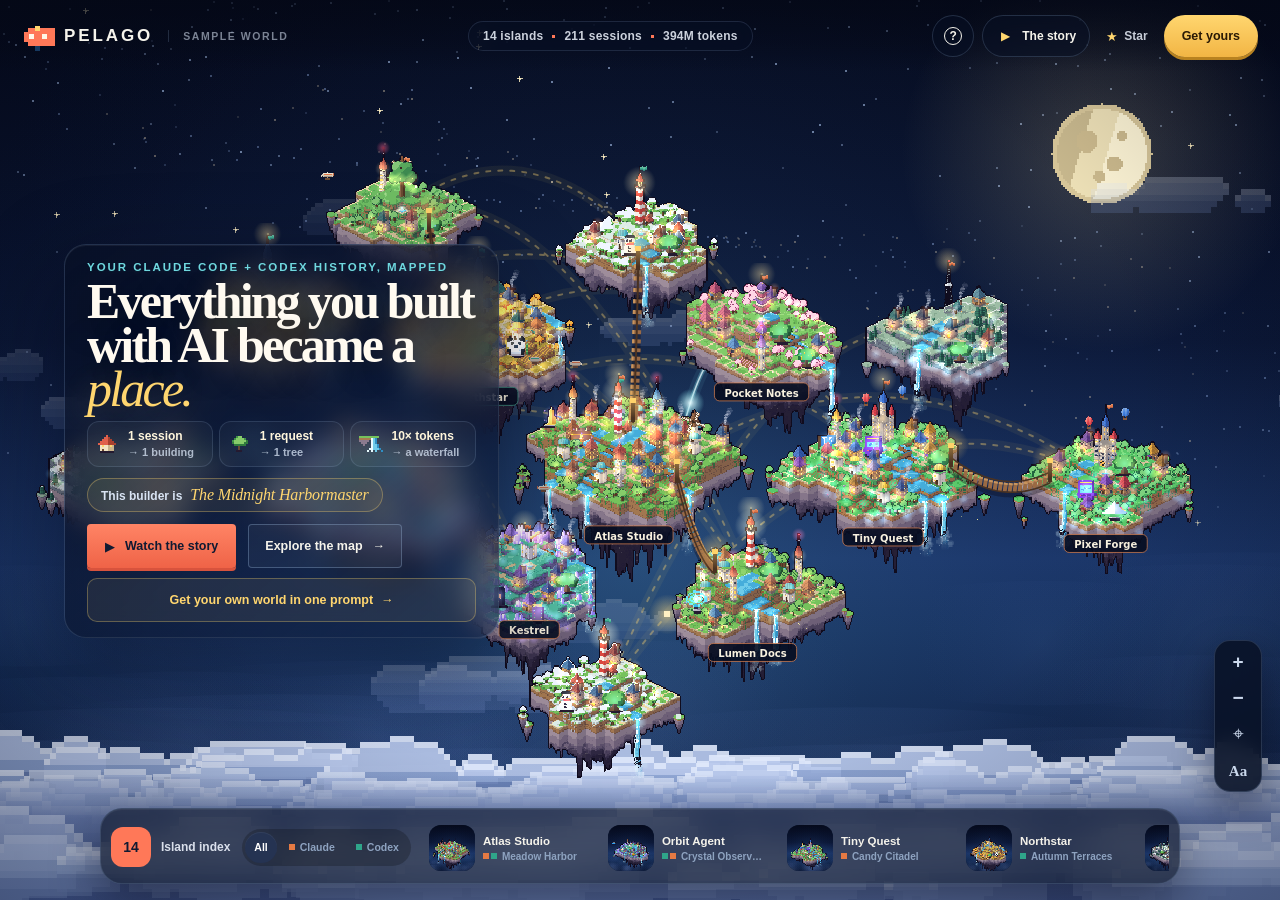
==== docs/index.html @ 81033b1c "Demo landing and the Get-yours loop The live demo now says in one glance what Pelago is and leads to" ====
<!doctype html>
<html lang="en">
<head>
  <meta charset="utf-8">
  <meta name="viewport" content="width=device-width,initial-scale=1,viewport-fit=cover">
  <meta name="theme-color" content="#081126">
  <meta name="description" content="A personal archipelago built from local Claude Code and Codex history.">
  <link rel="icon" href="data:image/svg+xml,%3Csvg xmlns='http://www.w3.org/2000/svg' viewBox='0 0 64 64' shape-rendering='crispEdges'%3E%3Crect width='64' height='64' rx='12' fill='%23143247'/%3E%3Cpath fill='%236EC9CE' d='M8 38h48v14H8z'/%3E%3Cpath fill='%23F3EAD5' d='M14 34h36v10H14zM20 28h24v8H20z'/%3E%3Cpath fill='%238FC979' d='M18 30h28v8H18zM24 24h16v8H24z'/%3E%3Cpath fill='%23F26C5B' d='M30 10h6v18h-6zM36 10h14v10H36z'/%3E%3Cpath fill='%23FFF4AD' d='M12 14h6v6h-6z'/%3E%3C/svg%3E">
  <meta property="og:title" content="Pelago: your AI coding history as a pixel-art world">
  <meta property="og:description" content="Every project becomes an island built from your Claude Code and Codex sessions, tokens and tools. Explore a sample world.">
  <meta property="og:image" content="https://mikebouskila.github.io/pelago/hero.jpg">
  <meta property="og:url" content="https://mikebouskila.github.io/pelago/">
  <meta name="twitter:card" content="summary_large_image">
  <title>Pelago · your AI coding history as a pixel-art world</title>
  <style>:root {
  --ink: #f5f3eb;
  --ink-2: #cbd8ec;
  --muted: #8ea3c0;
  --paper: #101a32;
  --paper-2: #162441;
  --line: rgba(151, 180, 224, .2);
  --coral: #ff7858;
  --coral-deep: #d8533d;
  --sea: #08142f;
  --sea-deep: #163960;
  --sun: #ffd66f;
  --claude: oklch(69% 0.15 46);
  --codex: oklch(65% 0.11 174);
  --focus: oklch(84% 0.16 91);
  --shadow: 0 24px 75px rgba(0, 3, 16, .52), inset 0 1px rgba(255,255,255,.045);
  color: var(--ink);
  background: var(--paper);
  font-family: Inter, ui-sans-serif, -apple-system, BlinkMacSystemFont, "Segoe UI", sans-serif;
  font-synthesis: none;
}

* { box-sizing: border-box; }
[hidden] { display: none !important; }
html, body { height: 100%; margin: 0; }
html { touch-action: manipulation; }
body { overflow: hidden; background: #050b1d; }
button, input { font: inherit; color: inherit; }
button { -webkit-tap-highlight-color: transparent; }
button:focus-visible, input:focus-visible, a:focus-visible { outline: 3px solid var(--focus); outline-offset: 3px; }
.skip-link { position: fixed; z-index: 100; left: 16px; top: -60px; padding: 10px 14px; border-radius: 4px; background: var(--ink); color: var(--paper); font-size: 13px; font-weight: 800; transition: top .18s cubic-bezier(.22,1,.36,1); }
.skip-link:focus { top: 12px; }

.app { height: 100%; display: grid; grid-template-rows: 66px 1fr; }
.masthead { position: relative; z-index: 20; display: grid; grid-template-columns: auto 1fr auto; align-items: center; gap: 18px; padding: 0 18px 0 24px; border-bottom: 1px solid var(--line); background: rgba(7,13,30,.94); box-shadow: 0 10px 40px rgba(0,0,0,.18); backdrop-filter: blur(18px); }
.brand { display: flex; align-items: center; gap: 10px; min-width: 0; white-space: nowrap; }
.brand-glyph { position: relative; display: block; width: 32px; height: 30px; flex: 0 0 auto; }
.brand-glyph::before { content: ""; position: absolute; left: 2px; top: 11px; width: 27px; height: 10px; background: var(--coral); box-shadow: 4px -4px 0 var(--coral), 4px 4px 0 var(--coral); }
.brand-glyph::after { content: ""; position: absolute; left: 7px; top: 13px; width: 5px; height: 5px; background: #fff8e8; box-shadow: 13px 0 0 #fff8e8; }
.brand-glyph i { position: absolute; z-index: 1; left: 13px; top: 5px; width: 5px; height: 5px; background: var(--sun); box-shadow: 0 20px 0 var(--sea-deep); }
.brand-word { font-size: 17px; font-weight: 950; letter-spacing: .17em; }
.brand-edition { margin-left: 5px; padding-left: 14px; border-left: 1px solid var(--line); color: var(--muted); font-size: 10.5px; font-weight: 850; letter-spacing: .15em; white-space: nowrap; }
.world-summary { display: flex; align-items: center; justify-content: center; gap: 9px; color: var(--ink-2); font-size: 12px; font-weight: 760; letter-spacing: .02em; white-space: nowrap; min-width: 0; overflow: hidden; }
.world-summary i { width: 3px; height: 3px; background: var(--coral); }
.mast-actions { display: flex; flex-wrap: nowrap; justify-content: flex-end; gap: 8px; }
.mast-actions button span { white-space: nowrap; }
.quiet-action, .share-action, .primary-action, .text-action, .sheet-share, .download-action { border: 0; cursor: pointer; transition: transform .16s cubic-bezier(.22,1,.36,1), background .16s, color .16s, box-shadow .16s; }
.quiet-action { min-height: 42px; padding: 0 13px; border: 1px solid var(--line); border-radius: 4px; background: transparent; display: inline-flex; align-items: center; gap: 8px; font-size: 12px; font-weight: 800; }
.quiet-action:hover { background: var(--paper-2); transform: translateY(-1px); }
.action-icon { display: grid; place-items: center; width: 18px; height: 18px; border: 1px solid currentColor; border-radius: 50%; font-size: 12px; }
.share-action { min-height: 42px; padding: 0 15px; border-radius: 4px; background: var(--coral); color: var(--paper); display: inline-flex; align-items: center; gap: 20px; font-size: 12px; font-weight: 900; box-shadow: 0 3px 0 var(--coral-deep); }
.share-action:hover, .primary-action:hover, .download-action:hover { transform: translateY(-1px); filter: saturate(1.06); box-shadow: 0 4px 0 var(--coral-deep); }

.atlas { position: relative; min-height: 0; overflow: hidden; isolation: isolate; background: #08142f; }
#worldCanvas { position: absolute; inset: 0; width: 100%; height: 100%; image-rendering: auto; cursor: grab; touch-action: none; }
#worldCanvas:active { cursor: grabbing; }
.ocean-vignette { position: absolute; inset: 0; pointer-events: none; background: radial-gradient(ellipse at 50% 45%, transparent 0 55%, rgba(1,4,16,.32) 100%); transition: background .4s; }
.welcome:not(.dismissed) ~ .ocean-vignette { background: radial-gradient(ellipse at 50% 45%, transparent 0 55%, rgba(1,4,16,.32) 100%), linear-gradient(90deg, rgba(1,4,16,.55), transparent 40%); }

.overline { margin: 0; color: var(--coral-deep); font-size: 11.5px; font-weight: 900; letter-spacing: .17em; text-transform: uppercase; }
.welcome { position: absolute; z-index: 4; left: clamp(30px, 5vw, 78px); top: 90px; bottom: 108px; width: min(440px, 34vw); height: fit-content; max-height: calc(100% - 198px); margin: auto 0; overflow: auto; transition: opacity .28s cubic-bezier(.22,1,.36,1), transform .28s cubic-bezier(.22,1,.36,1), visibility .28s; }
.welcome.dismissed { opacity: 0; visibility: hidden; transform: translateX(-22px); pointer-events: none; }
.welcome .overline { color: oklch(96% 0.035 184); text-shadow: 0 1px oklch(30% 0.06 210 / .25); }
.welcome h1 { margin: 13px 0 17px; max-width: 520px; color: var(--paper); font-family: Georgia, "Times New Roman", serif; font-size: clamp(40px, min(5.4vw, 8.6vh), 76px); font-weight: 700; line-height: .9; letter-spacing: -.055em; text-shadow: 0 4px 0 oklch(35% 0.06 208 / .16); }
.welcome h1 em { color: var(--sun); font-weight: 400; }
.welcome-actions { display: flex; align-items: center; gap: 18px; margin-top: 25px; }
.primary-action { min-height: 49px; padding: 0 18px; border-radius: 4px; background: var(--coral); color: var(--paper); display: inline-flex; align-items: center; gap: 22px; font-size: 12.5px; font-weight: 900; box-shadow: 0 3px 0 var(--coral-deep); }
.text-action { min-height: 44px; padding: 0; background: transparent; color: #dce8f6; font-size: 12.5px; font-weight: 820; text-decoration: underline; text-decoration-color: rgba(220,232,246,.38); text-decoration-thickness: 1px; text-underline-offset: 5px; }
.text-action:hover { color: var(--sun); text-decoration-color: currentColor; }
.privacy { display: flex; align-items: center; gap: 8px; margin: 19px 0 0; color: oklch(94% 0.025 180 / .75); font-size: 11.5px; font-weight: 760; }

.map-key { position: absolute; z-index: 9; top: 18px; left: 18px; width: min(620px, calc(100vw - 36px)); max-height: calc(100% - 150px); overflow: auto; padding: 24px; border: 1px solid oklch(92% 0.025 89 / .9); border-radius: 6px; background: var(--paper); box-shadow: var(--shadow); opacity: 0; visibility: hidden; transform: translateY(-10px); transition: .22s cubic-bezier(.22,1,.36,1); }
.map-key.open { opacity: 1; visibility: visible; transform: none; }
.map-key-head { display: flex; align-items: flex-start; justify-content: space-between; gap: 20px; }
.map-key h2, .island-sheet h2, .share-dialog h2 { margin: 5px 0 0; font-family: Georgia, "Times New Roman", serif; font-size: 27px; line-height: 1.05; letter-spacing: -.035em; }
.icon-button, .sheet-close { width: 38px; height: 38px; border: 1px solid var(--line); border-radius: 4px; background: transparent; display: grid; place-items: center; cursor: pointer; font-size: 22px; transition: background .15s; }
.icon-button:hover, .sheet-close:hover { background: var(--paper-2); }
.key-grid { display: grid; grid-template-columns: repeat(2, 1fr); gap: 0 22px; margin-top: 20px; border-block: 1px solid var(--line); }
.key-item { display: grid; grid-template-columns: 52px 1fr; gap: 12px; min-height: 96px; align-items: center; padding: 15px 0; }
.key-item:nth-child(-n+2) { border-bottom: 1px solid var(--line); }
.key-item strong { font-size: 12px; }
.key-item p { margin: 4px 0 0; color: var(--muted); font-size: 12px; line-height: 1.45; }
.key-visual { position: relative; width: 48px; height: 42px; display: block; background: oklch(77% 0.09 197); overflow: hidden; }
.key-visual.footprint::before { content: ""; position: absolute; left: 5px; right: 5px; top: 15px; height: 18px; background: oklch(90% 0.07 87); border-radius: 50%; }
.key-visual.footprint i { position: absolute; left: 12px; right: 12px; top: 12px; height: 16px; background: oklch(70% 0.13 137); border-radius: 50%; }
.key-visual.settlement::before { content: ""; position: absolute; left: 5px; right: 5px; bottom: 5px; height: 15px; background: oklch(70% 0.13 137); border-radius: 50%; }
.key-visual.settlement i { position: absolute; bottom: 17px; width: 13px; height: 14px; background: var(--paper); box-shadow: inset 0 4px var(--coral); }
.key-visual.settlement i:first-child { left: 9px; }.key-visual.settlement i:last-child { left: 27px; height: 20px; }
.key-visual.forest i { position: absolute; bottom: 8px; width: 5px; height: 9px; background: oklch(46% 0.08 76); }
.key-visual.forest i::before { content: ""; position: absolute; left: -5px; top: -10px; width: 15px; height: 12px; background: oklch(61% 0.14 141); }
.key-visual.forest i:nth-child(1) { left: 10px; }.key-visual.forest i:nth-child(2) { left: 24px; bottom: 5px; }.key-visual.forest i:nth-child(3) { left: 37px; }
.key-visual.beacon i { position: absolute; left: 22px; bottom: 7px; width: 6px; height: 24px; background: var(--paper); box-shadow: inset 0 5px var(--coral); }
.key-visual.beacon i::before { content: ""; position: absolute; left: -9px; top: -7px; width: 24px; height: 10px; background: var(--sun); opacity: .85; }
.category-key { display: flex; flex-wrap: wrap; gap: 7px; margin-top: 18px; }
.category-chip { display: inline-flex; align-items: center; gap: 6px; min-height: 28px; padding: 0 9px; border: 1px solid var(--line); border-radius: 3px; color: var(--ink-2); font-size: 11.5px; font-weight: 800; }
.category-chip i { width: 8px; height: 8px; background: var(--chip); box-shadow: 2px 2px 0 oklch(30% 0.04 220 / .12); }
.key-note { margin: 18px 0 0; padding-top: 14px; border-top: 1px solid var(--line); color: var(--muted); font-size: 11.5px; line-height: 1.5; }

.island-sheet { position: absolute; z-index: 8; top: 18px; right: 18px; bottom: 140px; width: 344px; overflow-x: hidden; overflow-y: auto; border: 1px solid oklch(92% 0.025 89 / .9); border-radius: 6px; background: var(--paper); box-shadow: var(--shadow); opacity: 0; visibility: hidden; transform: translateX(18px); transition: .22s cubic-bezier(.22,1,.36,1); }
.island-sheet.open { opacity: 1; visibility: visible; transform: none; }
.sheet-close { position: absolute; z-index: 2; top: 10px; right: 10px; background: oklch(98% 0.015 90 / .9); }
.sheet-preview { position: relative; height: 176px; background: var(--sea); overflow: hidden; }
.sheet-preview canvas { display: block; width: 100%; height: 100%; image-rendering: pixelated; }
.agent-stamp { position: absolute; left: 13px; top: 13px; min-height: 25px; padding: 0 8px; border-radius: 3px; background: var(--paper); display: inline-flex; align-items: center; gap: 6px; color: var(--ink); font-size: 10.5px; font-weight: 900; letter-spacing: .1em; text-transform: uppercase; }
.agent-stamp::before { content: ""; width: 7px; height: 7px; background: var(--agent-color); }
.sheet-content { padding: 20px; }
.island-sheet h2 { font-size: 28px; }
#selectedName { overflow-wrap: anywhere; }
.island-story { margin: 10px 0 0; color: var(--ink-2); font-size: 12.5px; line-height: 1.55; }
.island-facts { display: grid; grid-template-columns: repeat(3, 1fr); margin-top: 17px; padding: 13px 0; border-block: 1px solid var(--line); }
.fact { display: flex; flex-direction: column; align-items: flex-start; gap: 2px; }
.fact + .fact { padding-left: 12px; border-left: 1px solid var(--line); }
.fact strong { font-size: 16px; line-height: 1; }.fact small { color: var(--muted); font-size: 10px; font-weight: 850; letter-spacing: .08em; text-transform: uppercase; }
.why-title { display: flex; align-items: center; gap: 10px; margin: 17px 0 5px; color: var(--ink-2); font-size: 10.5px; font-weight: 900; letter-spacing: .1em; text-transform: uppercase; }
.why-title i { flex: 1; height: 1px; background: var(--line); }
.why-list { display: grid; }
.why-row { display: grid; grid-template-columns: 28px 1fr; gap: 9px; padding: 9px 0; border-bottom: 1px solid var(--line); }
.why-row:last-child { border: 0; }
.why-icon { width: 24px; height: 24px; display: grid; place-items: center; background: var(--paper-2); font-size: 12px; }
.why-row strong { display: block; font-size: 11.5px; }.why-row p { margin: 2px 0 0; color: var(--muted); font-size: 10.5px; line-height: 1.4; }
.sheet-share { width: 100%; min-height: 40px; margin-top: 13px; padding: 0 11px; border-radius: 4px; background: var(--ink); color: var(--paper); display: flex; align-items: center; justify-content: space-between; font-size: 11.5px; font-weight: 850; }
.sheet-share:hover { background: var(--coral-deep); }

.hover-label { position: absolute; z-index: 7; max-width: 300px; padding: 8px 10px; border-radius: 3px; background: var(--ink); color: var(--paper); pointer-events: none; opacity: 0; transform: translate(-50%, -100%) translateY(-12px); transition: opacity .1s; font-size: 11.5px; font-weight: 850; box-shadow: 0 7px 20px oklch(25% 0.05 220 / .22); }
.hover-label.visible { opacity: 1; }
.hover-label small { display: block; margin-top: 2px; color: oklch(86% 0.03 210); font-size: 10px; font-weight: 650; }
.map-controls { position: absolute; z-index: 6; right: 17px; bottom: 139px; display: grid; gap: 2px; padding: 4px; border: 1px solid oklch(92% 0.025 89 / .8); border-radius: 5px; background: var(--paper); box-shadow: 0 9px 28px oklch(25% 0.05 220 / .14); }
.map-controls button { width: 38px; height: 34px; border: 0; border-radius: 3px; background: transparent; cursor: pointer; font-size: 19px; font-weight: 800; }
.map-controls button:hover { background: var(--paper-2); }

.island-index { position: absolute; z-index: 6; left: 16px; right: 16px; bottom: 15px; height: 110px; display: grid; grid-template-columns: 180px auto 1fr; align-items: center; gap: 16px; padding: 11px 13px; border: 1px solid oklch(92% 0.025 89 / .86); border-radius: 6px; background: var(--paper); box-shadow: 0 16px 45px oklch(25% 0.05 220 / .2); }
.index-title { display: flex; align-items: center; gap: 10px; min-width: 0; }
.index-count { display: grid; place-items: center; width: 45px; height: 45px; flex: 0 0 auto; background: var(--coral); color: var(--paper); font-size: 14px; font-weight: 950; box-shadow: 3px 3px 0 var(--coral-deep); }
.index-title strong, .index-title small { display: block; }.index-title strong { font-size: 12.5px; }.index-title small { margin-top: 3px; color: var(--muted); font-size: 10px; letter-spacing: .05em; text-transform: uppercase; }
.agent-filters { display: flex; gap: 3px; padding: 3px; border-radius: 4px; background: var(--paper-2); }
.agent-filter { min-height: 31px; padding: 0 9px; border: 0; border-radius: 3px; background: transparent; display: inline-flex; align-items: center; gap: 5px; color: var(--muted); font-size: 10.5px; font-weight: 850; cursor: pointer; }
.agent-filter.active { background: var(--paper); color: var(--ink); box-shadow: 0 1px 5px oklch(25% 0.04 220 / .11); }
.agent-dot { width: 6px; height: 6px; background: var(--claude); }.agent-dot.codex { background: var(--codex); }
.index-track { min-width: 0; height: 82px; display: flex; gap: 7px; overflow-x: auto; padding: 2px 3px 7px; scrollbar-color: var(--line) transparent; scrollbar-width: thin; }
.island-card { min-width: 196px; max-width: 196px; height: 70px; padding: 7px; border: 1px solid transparent; border-radius: 4px; background: transparent; display: grid; grid-template-columns: 52px 1fr; gap: 8px; align-items: center; text-align: left; cursor: pointer; transition: .15s cubic-bezier(.22,1,.36,1); }
.island-card:hover { background: var(--paper-2); transform: translateY(-2px); }.island-card.selected { border-color: var(--coral); background: oklch(96% 0.035 52); }
.island-card[hidden] { display: none; }
.card-island { width: 56px; height: 54px; background: var(--sea); image-rendering: pixelated; }
.island-card strong { display: block; overflow: hidden; color: var(--ink); text-overflow: ellipsis; white-space: nowrap; font-size: 11.5px; }.island-card small { display: flex; align-items: center; gap: 5px; min-width: 0; margin-top: 4px; color: var(--muted); font-size: 10px; font-weight: 760; text-transform: capitalize; }
.island-card > span { min-width: 0; }
.island-card .meta-text { min-width: 0; overflow: hidden; text-overflow: ellipsis; white-space: nowrap; }
.crew-dots { display: inline-flex; flex: 0 0 auto; gap: 2px; }

.share-dialog { width: min(900px, calc(100vw - 28px)); max-height: calc(100vh - 28px); max-height: calc(100dvh - 28px); padding: 0; border: 1px solid var(--line); border-radius: 7px; background: var(--paper); color: var(--ink); box-shadow: 0 28px 90px oklch(20% 0.05 220 / .38); overflow: auto; }
.share-dialog::backdrop { background: oklch(20% 0.05 220 / .68); backdrop-filter: blur(5px); }
.share-dialog[open] { animation: dialog-in .2s cubic-bezier(.22,1,.36,1); }
@keyframes dialog-in { from { opacity: 0; transform: translateY(10px) scale(.985); } }
.dialog-head { display: flex; align-items: flex-start; justify-content: space-between; gap: 20px; padding: 22px 24px; border-bottom: 1px solid var(--line); }
.dialog-head h2 { font-size: 30px; }.dialog-head > div > p:last-child { margin: 6px 0 0; color: var(--muted); font-size: 12px; }
.export-layout { display: grid; grid-template-columns: 250px 1fr; min-height: 470px; }
.export-options { padding: 22px; border-right: 1px solid var(--line); }
.field-label { display: block; margin: 0 0 8px; color: var(--ink-2); font-size: 10.5px; font-weight: 900; letter-spacing: .1em; text-transform: uppercase; }
.format-list { display: grid; gap: 6px; margin-bottom: 21px; }
.format-option { min-height: 58px; padding: 8px 10px; border: 1px solid var(--line); border-radius: 4px; background: transparent; display: grid; grid-template-columns: 34px 1fr 16px; gap: 9px; align-items: center; text-align: left; cursor: pointer; }
.format-option:hover { background: var(--paper-2); }.format-option.active { border-color: var(--coral); background: oklch(97% 0.025 52); box-shadow: inset 0 0 0 1px var(--coral); }
.format-option > span:nth-child(2) strong, .format-option > span:nth-child(2) small { display: block; }.format-option strong { font-size: 11.5px; }.format-option small { margin-top: 2px; color: var(--muted); font-size: 10px; }.format-option i { display: none; color: var(--coral-deep); font-style: normal; }.format-option.active i { display: block; }
.ratio { display: block; border: 2px solid var(--ink-2); }.ratio-story { width: 16px; height: 27px; margin-left: 7px; }.ratio-social { width: 29px; height: 17px; }.ratio-github { width: 30px; height: 15px; }.ratio-square { width: 22px; height: 22px; margin-left: 4px; }
.export-options input[type="text"], .export-options input:not([type]) { width: 100%; min-height: 40px; margin: 0 0 14px; padding: 0 10px; border: 1px solid var(--line); border-radius: 4px; background: var(--paper); font-size: 12px; }
.check-row { display: flex; align-items: center; gap: 8px; min-height: 38px; margin-bottom: 15px; color: var(--ink-2); font-size: 11.5px; font-weight: 700; }
.check-row input { accent-color: var(--coral); }
.download-action { width: 100%; min-height: 43px; padding: 0 13px; border-radius: 4px; background: var(--coral); color: var(--paper); display: flex; align-items: center; justify-content: space-between; font-size: 11.5px; font-weight: 900; box-shadow: 0 3px 0 var(--coral-deep); }
.local-note { display: flex; justify-content: center; align-items: center; gap: 6px; margin: 13px 0 0; color: var(--muted); font-size: 10px; font-weight: 800; text-transform: uppercase; }.local-note i { width: 6px; height: 6px; background: oklch(65% 0.14 142); }
.export-stage { min-height: 470px; padding: 22px; display: grid; place-items: center; background: var(--paper-2); overflow: hidden; }
.export-stage canvas { max-width: 100%; max-height: 425px; image-rendering: auto; box-shadow: 0 16px 45px rgba(0,2,16,.48); }
.toast { position: fixed; z-index: 100; left: 50%; bottom: 22px; padding: 11px 15px; border-radius: 4px; background: var(--ink); color: var(--paper); opacity: 0; transform: translate(-50%, 14px); pointer-events: none; transition: .18s cubic-bezier(.22,1,.36,1); font-size: 12px; font-weight: 820; box-shadow: var(--shadow); }.toast.show { opacity: 1; transform: translate(-50%, 0); }

/* Night atlas — game-world art is the interface, chrome stays quiet and cinematic. */
.welcome { padding: 26px 28px 25px; border: 1px solid rgba(167,198,236,.18); border-radius: 14px; background: linear-gradient(135deg, rgba(8,17,39,.9), rgba(12,29,57,.68)); box-shadow: 0 28px 90px rgba(0,2,14,.4), inset 0 1px rgba(255,255,255,.06); backdrop-filter: blur(13px); }
.welcome h1 { color: #fffaf0; text-shadow: 0 8px 32px rgba(0,0,0,.38); }
.welcome h1 em { color: #ffd66f; text-shadow: 0 0 30px rgba(255,201,83,.2); }
.welcome .overline { color: #70d8df; }
.privacy { color: rgba(201,220,240,.68); }

.map-key, .island-sheet, .share-dialog, .island-index { border-color: rgba(151,180,224,.21); background: linear-gradient(145deg, rgba(14,25,48,.97), rgba(9,17,35,.97)); box-shadow: 0 28px 80px rgba(0,3,18,.55), inset 0 1px rgba(255,255,255,.05); backdrop-filter: blur(18px); }
.map-key { border-radius: 14px; }
.island-sheet { border-radius: 14px; }
.island-index { border-radius: 12px; }
.sheet-preview { background: radial-gradient(circle at 50% 40%, #19335d, #071127 72%); }
.sheet-close { background: rgba(7,14,31,.78); }
.icon-button, .sheet-close { border-color: var(--line); color: var(--ink-2); }
.key-visual { background: #142d55; border: 1px solid rgba(117,205,224,.16); }
.category-chip { background: rgba(255,255,255,.025); }
.agent-filter.active { background: #253352; color: #fff; box-shadow: inset 0 1px rgba(255,255,255,.06); }
.agent-filters { background: rgba(0,0,0,.18); }
.island-card:hover { background: rgba(108,154,210,.09); }
.island-card.selected { border-color: #ffd66f; background: rgba(255,214,111,.08); }
.card-island { border-radius: 7px; background: radial-gradient(circle, #1b3763, #08142d); }
.map-controls { border-color: var(--line); border-radius: 9px; background: rgba(9,18,38,.88); box-shadow: 0 16px 38px rgba(0,2,15,.4); backdrop-filter: blur(10px); }
.map-controls button { color: var(--ink-2); }
.map-controls button:hover { background: rgba(255,255,255,.07); }
.hover-label { background: rgba(7,13,29,.94); border: 1px solid rgba(151,180,224,.25); color: #fffaf0; }
.share-dialog::backdrop { background: rgba(1,4,14,.82); }
.export-stage { background: #091227; }
.format-option.active { border-color: #ffd66f; background: rgba(255,214,111,.07); box-shadow: inset 0 0 0 1px rgba(255,214,111,.45); }
.export-options input[type="text"], .export-options input:not([type]) { background: rgba(4,10,24,.55); color: #fff; }
.toast { background: #f7f2e7; color: #101a32; }
.primary-action, .share-action, .download-action { background: linear-gradient(180deg, #ff8465, #ef6347); }
.sheet-share { background: linear-gradient(180deg, #ff8465, #ef6347); color: #fffaf0; box-shadow: 0 3px 0 #bd4434; }
.sheet-share:hover { background: linear-gradient(180deg, #ff9277, #f06c52); }

@media (max-width: 980px) {
  .masthead { grid-template-columns: 1fr auto; }.world-summary { display: none; }
  .welcome { width: min(520px, calc(100vw - 64px)); }
  .island-index { grid-template-columns: 160px 1fr; }.agent-filters { display: none; }.index-track { grid-column: 2; grid-row: 1; }
  .island-sheet { bottom: 138px; }
}

@media (max-width: 680px) {
  .app { grid-template-rows: 58px 1fr; }.masthead { padding: 0 10px 0 13px; }.brand-word { font-size: 14px; }.brand-edition, .quiet-action span:last-child { display: none; }.quiet-action { width: 40px; padding: 0; justify-content: center; }.share-action { padding: 0 11px; }.share-action span:first-child { display: none; }
  .welcome { left: 14px; right: 14px; bottom: 112px; top: auto; width: auto; padding: 18px; border: 1px solid oklch(94% 0.03 180 / .42); border-radius: 6px; background: oklch(38% 0.07 208 / .77); transform: none; backdrop-filter: blur(5px); }.welcome.dismissed { transform: translateY(16px); }.welcome h1 { margin-top: 9px; font-size: clamp(42px, 13vw, 58px); }.welcome-actions { margin-top: 17px; }.text-action, .privacy { display: none; }
  .welcome:not(.dismissed) ~ .map-controls { display: none; }
  .island-index { left: 8px; right: 8px; bottom: 8px; height: 94px; grid-template-columns: 46px 1fr; gap: 8px; padding: 8px; }.index-title > span:last-child { display: none; }.index-count { width: 42px; height: 42px; }.index-track { height: 76px; }.island-card { min-width: 135px; max-width: 135px; height: 61px; grid-template-columns: 46px 1fr; }.card-island { width: 46px; height: 45px; }
  .map-controls { right: 9px; bottom: 111px; }.map-controls button { width: 36px; height: 34px; }
  .map-key { top: 8px; left: 8px; width: calc(100vw - 16px); max-height: calc(100% - 110px); padding: 18px; }.key-grid { grid-template-columns: 1fr; }.key-item { min-height: 78px; }.key-item:nth-child(-n+3) { border-bottom: 1px solid var(--line); }
  .island-sheet { top: auto; left: 8px; right: 8px; bottom: 108px; width: auto; max-height: min(67vh, 570px); transform: translateY(16px); }.island-sheet.open { transform: none; }.sheet-preview { height: 145px; }.sheet-content { padding: 17px; }
  .export-layout { grid-template-columns: 1fr; }.export-options { border-right: 0; border-bottom: 1px solid var(--line); }.format-list { grid-template-columns: repeat(3, 1fr); }.format-option { grid-template-columns: 1fr; place-items: center; text-align: center; padding: 7px; }.format-option .ratio, .format-option i { display: none; }.export-stage { min-height: 300px; }.export-stage canvas { max-height: 270px; }
}

@media (prefers-reduced-motion: reduce) {
  *, *::before, *::after { animation-duration: .01ms !important; transition-duration: .01ms !important; scroll-behavior: auto !important; }
}

/* ---------- Persona, ghost actions, share row ---------- */
.persona-chip { display: inline-flex; align-items: baseline; flex-wrap: wrap; gap: 8px; margin: 18px 0 0; padding: 9px 14px; border: 1px solid rgba(255,214,111,.32); border-radius: 999px; background: rgba(255,214,111,.07); color: #d9e4f4; font-size: 12px; font-weight: 700; }
.persona-chip strong { color: #ffd66f; font-family: Georgia, "Times New Roman", serif; font-size: 16px; font-style: italic; font-weight: 400; letter-spacing: -.01em; }
.ghost-action { min-height: 49px; padding: 0 16px; border: 1px solid rgba(167,198,236,.3); border-radius: 4px; background: rgba(255,255,255,.04); color: var(--ink); display: inline-flex; align-items: center; gap: 10px; font-size: 12.5px; font-weight: 900; cursor: pointer; transition: transform .16s cubic-bezier(.22,1,.36,1), background .16s; }
.ghost-action:hover { background: rgba(255,255,255,.09); transform: translateY(-1px); }
.welcome-actions { flex-wrap: wrap; gap: 12px 14px; }
.primary-action { gap: 10px; }
.action-icon.play { border: 0; font-size: 11.5px; color: var(--sun); }
.story-action { border-color: rgba(255,214,111,.36); }
.share-row { display: grid; grid-template-columns: repeat(3, 1fr); gap: 6px; margin-top: 8px; }
.share-mini { min-height: 38px; border: 1px solid var(--line); border-radius: 4px; background: rgba(255,255,255,.03); color: var(--ink); font-size: 11.5px; font-weight: 850; cursor: pointer; }
.share-mini:hover { background: rgba(255,255,255,.08); }

/* ---------- Story ---------- */
.story { position: fixed; inset: 0; z-index: 60; pointer-events: none; display: grid; place-items: center; background: radial-gradient(ellipse at 50% 38%, rgba(26,58,108,.75), rgba(3,7,20,.96) 70%); backdrop-filter: blur(10px); opacity: 0; transition: opacity .26s cubic-bezier(.22,1,.36,1); }
.story.open { opacity: 1; pointer-events: auto; }
.story-frame { position: relative; width: min(460px, 100vw, calc((100dvh - 32px) * .5625)); height: min(100dvh - 32px, 818px); border: 1px solid rgba(167,198,236,.18); border-radius: 22px; overflow: hidden; overflow: clip; background: radial-gradient(ellipse at 50% 30%, #18305f 0%, #0b1736 55%, #050b1d 100%); box-shadow: 0 40px 120px rgba(0,0,0,.6); }
.story-frame::before { content: ""; position: absolute; inset: 0; pointer-events: none; background-image: radial-gradient(1.2px 1.2px at 12% 18%, rgba(255,230,160,.7), transparent), radial-gradient(1px 1px at 72% 12%, rgba(190,220,255,.6), transparent), radial-gradient(1px 1px at 34% 64%, rgba(190,220,255,.45), transparent), radial-gradient(1.4px 1.4px at 86% 54%, rgba(255,230,160,.6), transparent), radial-gradient(1px 1px at 22% 88%, rgba(190,220,255,.5), transparent), radial-gradient(1px 1px at 62% 82%, rgba(190,220,255,.45), transparent); }
.story-progress { position: absolute; z-index: 3; top: 12px; left: 14px; right: 14px; display: flex; gap: 5px; }
.story-progress i { position: relative; flex: 1; height: 3px; border-radius: 3px; background: rgba(255,255,255,.22); overflow: hidden; }
.story-progress i::after { content: ""; position: absolute; inset: 0; transform-origin: left; transform: scaleX(0); background: #fff6dc; }
.story-progress i.done::after { transform: scaleX(1); }
.story-progress i.active::after { animation: story-fill var(--duration, 5.6s) linear forwards; }
.story.paused .story-progress i.active::after, .story.last .story-progress i.active::after { animation: none; transform: scaleX(1); }
@keyframes story-fill { to { transform: scaleX(1); } }
.story-top { position: absolute; z-index: 3; top: 24px; left: 14px; right: 10px; display: flex; align-items: center; gap: 6px; }
.story-brand { display: inline-flex; align-items: center; gap: 8px; color: #fff6dc; font-size: 12px; font-weight: 900; letter-spacing: .12em; }
.story-count { margin-left: auto; color: rgba(220,232,248,.6); font-size: 12.5px; font-weight: 800; font-variant-numeric: tabular-nums; }
.story-icon { width: 44px; height: 44px; border: 0; border-radius: 50%; background: transparent; color: #fff6dc; font-size: 15px; cursor: pointer; }
.story-icon:hover { background: rgba(255,255,255,.08); }
.story-stage { position: absolute; inset: 0; overflow: clip; display: grid; grid-template-columns: minmax(0, 1fr); grid-template-rows: minmax(0, 1fr); cursor: pointer; }
.story-nav { position: absolute; z-index: 2; top: 50%; width: 44px; height: 64px; margin-top: -32px; border: 0; background: transparent; color: rgba(255,246,220,.55); font-size: 34px; cursor: pointer; opacity: 0; transition: opacity .2s; }
.story-frame:hover .story-nav, .story-nav:focus-visible { opacity: 1; }
.story-nav.prev { left: 2px; } .story-nav.next { right: 2px; }
.slide { min-width: 0; min-height: 0; display: flex; flex-direction: column; justify-content: center; align-items: flex-start; padding: 84px 30px 40px; gap: 12px; animation: slide-in .5s cubic-bezier(.22,1,.36,1) both; }
@keyframes slide-in { from { opacity: 0; transform: translateY(18px) scale(.985); } to { opacity: 1; transform: none; } }
.story-over { margin: 0; color: #ff8a6b; font-size: 12.5px; font-weight: 900; letter-spacing: .16em; }
.story-mega { margin: 0; color: #fff6dc; font-family: Georgia, "Times New Roman", serif; font-size: clamp(70px, 22vw, 112px); font-weight: 700; line-height: .9; letter-spacing: -.05em; font-variant-numeric: tabular-nums; text-shadow: 0 0 60px rgba(255,214,111,.25); }
.story-title { margin: 0; color: #fff6dc; font-family: Georgia, "Times New Roman", serif; font-size: clamp(28px, 8vw, 38px); font-weight: 700; line-height: 1.02; letter-spacing: -.035em; overflow-wrap: anywhere; }
.story-copy { margin: 4px 0 0; max-width: 34ch; color: rgba(220,232,248,.82); font-size: 15px; font-weight: 600; line-height: 1.5; }
.story-island { width: calc(100% + 30px); margin: -16px -15px -8px; height: auto; filter: drop-shadow(0 20px 40px rgba(0,0,0,.45)); animation: float 6s ease-in-out infinite; }
@keyframes float { 50% { transform: translateY(-8px); } }
.story-persona { margin: 0; color: #fff6dc; font-family: Georgia, "Times New Roman", serif; font-size: clamp(38px, 11vw, 52px); font-weight: 700; line-height: .95; letter-spacing: -.045em; }
.story-persona em { display: block; color: #ffd66f; font-weight: 400; text-shadow: 0 0 40px rgba(255,201,83,.35); }
.slide-persona .story-island { animation: reveal 1.1s cubic-bezier(.22,1,.36,1) both, float 6s 1.1s ease-in-out infinite; }
@keyframes reveal { from { opacity: 0; transform: scale(.7) translateY(30px); filter: blur(8px); } }
.story-clock { width: 100%; max-width: 330px; align-self: center; margin: 4px 0 6px; overflow: visible; }
.clock-ring { fill: rgba(125,231,239,.05); stroke: rgba(167,198,236,.22); stroke-width: 1; }
.clock-bar { stroke: #7de7ef; stroke-width: 6; stroke-linecap: round; opacity: .7; animation: grow .7s var(--delay) cubic-bezier(.22,1,.36,1) both; transform-origin: center; }
.clock-bar.peak { stroke: #ffd66f; opacity: 1; filter: drop-shadow(0 0 6px rgba(255,214,111,.8)); }
@keyframes grow { from { opacity: 0; transform: scale(.6); } }
.clock-label { fill: rgba(220,232,248,.55); font-size: 11.5px; font-weight: 800; text-anchor: middle; }
.crew-bar { display: flex; width: 100%; height: 150px; gap: 6px; margin: 14px 0 6px; }
.crew { flex: 0 0 var(--share); min-width: 92px; display: flex; flex-direction: column; justify-content: flex-end; padding: 14px; border-radius: 10px; animation: grow .9s cubic-bezier(.22,1,.36,1) both; transform-origin: left; }
.crew strong { font-family: Georgia, serif; font-size: 34px; line-height: 1; color: #fff; }
.crew small { margin-top: 5px; color: rgba(255,255,255,.85); font-size: 12.5px; font-weight: 800; }
.crew.claude { background: linear-gradient(160deg, #e9905e, #b9573a); }
.crew.codex { background: linear-gradient(160deg, #4fb49c, #2c7a68); flex: 1 1 auto; }
.slide-share { align-items: center; padding: 74px 22px 22px; gap: 14px; }
.slide-share .story-over { align-self: flex-start; }
.story-card { flex: 1 1 0; min-height: 0; width: auto; height: auto; max-width: 100%; aspect-ratio: 1080 / 1920; align-self: center; border-radius: 12px; box-shadow: 0 24px 60px rgba(0,0,0,.5); animation: reveal .8s cubic-bezier(.22,1,.36,1) both; object-fit: contain; }
.story-actions { display: grid; grid-template-columns: 1fr 1fr 1fr; gap: 8px; width: 100%; }
.story-actions .primary-action { grid-column: 1 / -1; justify-content: center; min-height: 50px; font-size: 13px; }
.story-ghost { min-height: 44px; border: 1px solid rgba(167,198,236,.26); border-radius: 6px; background: rgba(255,255,255,.04); color: #fff6dc; font-size: 12.5px; font-weight: 850; cursor: pointer; }
.story-ghost:hover { background: rgba(255,255,255,.1); }
@media (max-width: 520px) {
  .story-frame { width: 100vw; height: 100dvh; border: 0; border-radius: 0; }
  .persona-chip strong { font-size: 14px; }
}
@media (prefers-reduced-motion: reduce) {
  .slide, .story-island, .clock-bar, .crew, .story-card { animation: none !important; }
}

/* ---------- Bridges ---------- */
.sheet-links { margin-top: 14px; }
.link-list { display: grid; gap: 6px; margin-top: 8px; }
.link-chip { display: grid; gap: 2px; min-height: 44px; padding: 8px 12px; border: 1px solid rgba(125,231,239,.25); border-radius: 6px; background: rgba(125,231,239,.06); color: var(--ink); text-align: left; cursor: pointer; }
.link-chip:hover { background: rgba(125,231,239,.12); border-color: rgba(125,231,239,.5); }
.link-chip strong { font-size: 12.5px; }
.link-chip small { color: var(--muted); font-size: 11px; font-weight: 650; }
.key-visual.bridge i { position: absolute; left: 8px; right: 8px; top: 50%; height: 4px; margin-top: -2px; background: repeating-linear-gradient(90deg, #c8955e 0 3px, #4a3222 3px 5px); border-radius: 2px; }

/* ---------- World-first chrome: the scene runs edge to edge, UI floats over the sky ---------- */
.app { display: block; position: relative; height: 100%; }
.atlas { position: absolute; inset: 0; background: #050a1c; }
.masthead {
  position: absolute; top: 0; left: 0; right: 0; height: 72px; padding: 0 22px;
  border: 0; box-shadow: none; backdrop-filter: none;
  background: linear-gradient(180deg, rgba(4,8,22,.78), rgba(4,8,22,.38) 60%, rgba(4,8,22,0));
}
.brand-edition { border-left-color: rgba(167,198,236,.18); color: rgba(220,232,248,.55); }
.world-summary { padding: 7px 14px; border: 1px solid rgba(167,198,236,.14); border-radius: 999px; background: rgba(8,16,38,.45); backdrop-filter: blur(10px); color: rgba(236,242,252,.86); }
.quiet-action { border-color: rgba(167,198,236,.18); border-radius: 999px; background: rgba(8,16,38,.45); backdrop-filter: blur(10px); }
.quiet-action:hover { background: rgba(30,48,90,.6); }
.share-action { border-radius: 999px; box-shadow: 0 6px 22px rgba(255,120,88,.35); }
.share-action:hover { box-shadow: 0 8px 28px rgba(255,120,88,.5); }

/* The island index becomes a floating dock. */
.island-index {
  left: 50%; right: auto; bottom: 16px; width: min(1080px, calc(100% - 140px)); height: 76px; transform: translateX(-50%);
  grid-template-columns: auto auto 1fr; gap: 12px; padding: 8px 10px;
  border: 1px solid rgba(167,198,236,.16); border-radius: 22px;
  background: rgba(8,15,34,.62); box-shadow: 0 18px 50px rgba(0,2,14,.45), inset 0 1px rgba(255,255,255,.05); backdrop-filter: blur(16px);
}
.index-title small { display: none; }
.index-title strong { font-size: 12px; color: rgba(236,242,252,.9); }
.index-count { width: 40px; height: 40px; border-radius: 12px; box-shadow: none; font-size: 14px; }
.agent-filters { border-radius: 999px; background: rgba(0,0,0,.22); }
.agent-filter { border-radius: 999px; }
.index-track { height: 60px; padding: 0; align-items: center; }
.island-card { min-width: 172px; max-width: 172px; height: 56px; padding: 5px 10px 5px 5px; border-radius: 16px; grid-template-columns: 46px 1fr; }
.island-card:hover { background: rgba(255,255,255,.06); }
.island-card.selected { border-color: rgba(255,214,111,.55); background: rgba(255,214,111,.08); }
.card-island { width: 46px; height: 46px; border-radius: 12px; }
.map-controls { right: 18px; bottom: 108px; border-radius: 16px; }
.map-controls button { border-radius: 10px; }

/* The island sheet floats like a lit window over the night. */
.island-sheet { top: 84px; right: 18px; bottom: 108px; width: 360px; border: 1px solid rgba(167,198,236,.16); border-radius: 22px; background: rgba(8,15,34,.78); backdrop-filter: blur(18px); box-shadow: 0 30px 80px rgba(0,2,14,.55); }
.sheet-preview { border-radius: 16px; overflow: hidden; margin: 10px 10px 0; }
.welcome { border-radius: 22px; background: linear-gradient(140deg, rgba(8,16,38,.82), rgba(12,26,58,.55)); border-color: rgba(167,198,236,.16); }

@media (max-width: 680px) {
  .masthead { height: 60px; padding: 0 12px; }
  .island-index { width: calc(100% - 16px); bottom: 8px; height: 70px; grid-template-columns: auto 1fr; }
  .agent-filters { display: none; }
  .map-controls { bottom: 92px; }
}

/* ---------- Field guide and relics ---------- */
.map-key.guide { top: 84px; left: 18px; bottom: 108px; width: min(560px, calc(100% - 36px)); max-height: none; display: flex; flex-direction: column; padding: 22px 22px 0; border: 1px solid rgba(167,198,236,.16); border-radius: 22px; background: rgba(8,15,34,.86); backdrop-filter: blur(18px); box-shadow: 0 30px 80px rgba(0,2,14,.55); overflow: hidden; }
.guide-tabs { display: flex; gap: 6px; margin: 16px 0 4px; padding: 4px; border-radius: 999px; background: rgba(0,0,0,.25); align-self: flex-start; }
.guide-tab { min-height: 38px; padding: 0 16px; border: 0; border-radius: 999px; background: transparent; color: var(--muted); font-size: 12.5px; font-weight: 850; cursor: pointer; }
.guide-tab.active { background: #253352; color: #fff; }
.guide-tab span { margin-left: 4px; color: #ffd36b; }
.guide-body { flex: 1; overflow-y: auto; padding: 8px 2px 24px; scrollbar-width: thin; }
.guide-section { margin-top: 18px; }
.guide-heading { margin: 0 0 8px; color: #ff8a6b; font-size: 11px; font-weight: 900; letter-spacing: .14em; text-transform: uppercase; }
.guide-row { display: grid; grid-template-columns: 52px 1fr; gap: 12px; align-items: center; padding: 8px 0; border-top: 1px solid rgba(167,198,236,.08); }
.guide-row strong { display: block; font-size: 13.5px; color: #fff6dc; }
.guide-row p, .guide-copy { margin: 3px 0 0; color: rgba(220,232,248,.75); font-size: 12.5px; line-height: 1.45; }
.guide-icon, .relic-frame { display: grid; place-items: center; width: 52px; height: 52px; border-radius: 12px; background: radial-gradient(circle at 50% 60%, #1b3763, #0a1530); }
.relic-icon { image-rendering: pixelated; max-width: 44px; max-height: 44px; }
.relic-summary { display: grid; gap: 4px; margin-top: 14px; padding: 14px 16px; border-radius: 14px; background: linear-gradient(120deg, rgba(255,211,107,.12), rgba(194,140,255,.08)); }
.relic-summary strong { font-family: Georgia, serif; font-size: 30px; color: #ffd36b; }
.relic-summary span { color: rgba(220,232,248,.8); font-size: 12.5px; line-height: 1.45; }
.relic-grid { display: grid; grid-template-columns: repeat(auto-fill, minmax(230px, 1fr)); gap: 8px; }
.relic-card { display: grid; grid-template-columns: 52px 1fr; gap: 10px; align-items: center; padding: 8px 10px 8px 8px; border: 1px solid rgba(167,198,236,.1); border-radius: 14px; background: rgba(255,255,255,.02); color: var(--ink); text-align: left; font: inherit; opacity: .62; }
.relic-card.earned { opacity: 1; border-color: color-mix(in srgb, var(--rarity) 45%, transparent); background: color-mix(in srgb, var(--rarity) 8%, transparent); cursor: pointer; }
.relic-card.earned:hover { background: color-mix(in srgb, var(--rarity) 15%, transparent); }
.relic-card.earned .relic-frame, .sheet-relic .relic-frame { box-shadow: 0 0 0 1px color-mix(in srgb, var(--rarity) 50%, transparent), 0 0 18px color-mix(in srgb, var(--rarity) 30%, transparent); }
.relic-card strong, .sheet-relic strong { display: block; font-size: 13px; color: #fff6dc; }
.relic-card p, .sheet-relic p { margin: 3px 0 0; color: rgba(220,232,248,.7); font-size: 11.5px; line-height: 1.35; }
.relic-rarity { color: var(--rarity); font-size: 10.5px; font-weight: 900; letter-spacing: .08em; text-transform: uppercase; }
.sheet-relics { margin-top: 14px; }
.sheet-relic-list { display: grid; gap: 6px; margin-top: 8px; }
.sheet-relic { display: grid; grid-template-columns: 52px 1fr; gap: 10px; align-items: center; padding: 6px; border-radius: 12px; background: color-mix(in srgb, var(--rarity) 7%, transparent); }
.story-relics { display: grid; grid-template-columns: repeat(4, 1fr); gap: 10px; width: 100%; margin: 10px 0; }
.story-relic { display: grid; place-items: center; aspect-ratio: 1; border-radius: 14px; background: radial-gradient(circle at 50% 60%, #1b3763, #0a1530); box-shadow: 0 0 0 1px color-mix(in srgb, var(--rarity) 55%, transparent), 0 0 22px color-mix(in srgb, var(--rarity) 35%, transparent); animation: reveal .6s both; }
.story-relic .relic-icon { max-width: 70%; max-height: 70%; }
@media (max-width: 680px) { .map-key.guide { top: 66px; left: 8px; right: 8px; bottom: 86px; width: auto; } }
@media (max-width: 680px) { .welcome:not(.dismissed) { max-height: calc(100% - 190px); overflow-y: auto; } }

/* ---------- Phones: the map stays visible, panels become bottom sheets ---------- */
@media (max-width: 680px) {
  .welcome { left: 10px; right: 10px; bottom: 92px; top: auto; width: auto; padding: 18px 18px 16px; transform: none; border-radius: 20px; }
  .welcome h1 { font-size: 36px; line-height: .95; margin: 8px 0 10px; }
  .welcome h1 br { display: none; }
  .welcome .privacy, .welcome .text-action { display: none; }
  .persona-chip { margin-top: 0; padding: 7px 12px; font-size: 11px; }
  .welcome-actions { margin-top: 14px; gap: 8px; }
  .welcome-actions .primary-action, .welcome-actions .ghost-action { flex: 1; justify-content: center; min-height: 46px; }
  .welcome:not(.dismissed) { max-height: none; overflow: visible; }

  .island-sheet { top: auto; left: 8px; right: 8px; bottom: 86px; width: auto; max-height: 52%; border-radius: 22px; transform: translateY(24px); }
  .island-sheet.open { transform: none; }
  .island-sheet .sheet-preview { display: none; }
  .island-sheet .sheet-close { top: 10px; right: 10px; }
  .island-sheet h2 { font-size: 24px; }

  .island-index { height: 66px; padding: 6px 8px; border-radius: 18px; }
  .index-title strong { display: none; }
  .index-count { width: 36px; height: 36px; font-size: 13px; }
  .island-card { min-width: 132px; max-width: 132px; height: 52px; grid-template-columns: 40px 1fr; gap: 7px; }
  .card-island { width: 40px; height: 40px; }
  .island-card small { display: none; }
  .island-card strong { font-size: 12px; white-space: normal; display: -webkit-box; -webkit-line-clamp: 2; -webkit-box-orient: vertical; }
  .map-controls { display: grid; padding: 3px; }.map-controls #zoomIn, .map-controls #zoomOut, .map-controls:not(.moved) #resetView { display: none; }.map-controls button { width: 44px; height: 44px; }
  .mast-actions { gap: 6px; }
}

/* ---------- Story v2: the world behind every slide ---------- */
.story-scene { position: absolute; inset: 0; width: 100%; height: 100%; image-rendering: auto; }
.story-shade { position: absolute; inset: 0; pointer-events: none; background: rgba(4,9,26,1); opacity: .3; }
.story-frame::after { content: ""; position: absolute; inset: 0; pointer-events: none; background: linear-gradient(180deg, rgba(4,9,26,.72) 0%, rgba(4,9,26,0) 16%, rgba(4,9,26,0) 44%, rgba(4,9,26,.82) 64%, rgba(4,9,26,.97) 100%); }
.story-frame::before { z-index: 1; }
.story-progress, .story-top { z-index: 4; }
.story-stage { z-index: 3; }
.story-nav { z-index: 4; }
.slide { justify-content: flex-end; padding: 84px 28px 36px; gap: 10px; text-shadow: 0 2px 18px rgba(0,0,0,.55); }
.slide > * { animation: rise .7s cubic-bezier(.22,1,.36,1) both; }
.slide > *:nth-child(2) { animation-delay: .08s; } .slide > *:nth-child(3) { animation-delay: .16s; } .slide > *:nth-child(4) { animation-delay: .24s; } .slide > *:nth-child(5) { animation-delay: .32s; }
@keyframes rise { from { opacity: 0; transform: translateY(22px); } }
.story-mega { font-size: clamp(76px, 24vw, 124px); background: linear-gradient(180deg, #fff6dc 30%, #ffd66f); -webkit-background-clip: text; background-clip: text; color: transparent; text-shadow: none; filter: drop-shadow(0 6px 30px rgba(255,200,100,.25)); }
.story-title { font-size: clamp(30px, 8.6vw, 40px); }
.story-over { font-size: 12px; }
.story-copy { font-size: 15.5px; color: rgba(232,240,252,.9); }
.slide-clock .story-clock { max-width: 290px; margin-bottom: 6px; }
.slide-persona .story-persona { font-size: clamp(42px, 12vw, 58px); }
.slide-persona .story-persona em { filter: drop-shadow(0 0 24px rgba(255,201,83,.45)); }
.slide-share { justify-content: center; }
.streak-grid { display: grid; grid-template-columns: repeat(var(--weeks), 1fr); grid-template-rows: repeat(7, 1fr); grid-auto-flow: column; gap: 3px; width: 100%; margin: 6px 0 4px; }
.streak-grid i { aspect-ratio: 1; border-radius: 3px; background: rgba(167,198,236,.1); animation: pop .5s var(--delay) both; }
.streak-grid i.on { background: color-mix(in srgb, #7de7ef calc(var(--level) * 100%), rgba(167,198,236,.12)); }
.streak-grid i.streak { background: color-mix(in srgb, #ffd66f calc(var(--level) * 100%), #a9822c); box-shadow: 0 0 10px rgba(255,214,111,.5); }
.streak-grid i.future { visibility: hidden; }
@keyframes pop { from { opacity: 0; transform: scale(.3); } }
@media (prefers-reduced-motion: reduce) { .slide > *, .streak-grid i { animation: none !important; } }
.crew-bar { gap: 6px; }
.crew.claude { flex: 1 1 auto; min-width: 0; }
.crew.codex { flex: 0 0 max(var(--share), 96px); min-width: 96px; }
.crew { overflow: hidden; }

/* ---------- Relic cards and popover ---------- */
.relic-how { margin-top: 4px !important; color: rgba(232,240,252,.85) !important; }
.relic-how b { color: #fff6dc; font-weight: 800; }
.relic-where { margin-top: 3px !important; color: color-mix(in srgb, var(--rarity) 70%, #ffffff) !important; font-weight: 700; }
.relic-card { opacity: .78; }
.relic-card:not(.earned) strong { color: rgba(220,232,248,.6); }
.story-note { margin: 0; color: rgba(220,232,248,.6); font-size: 12px; font-weight: 700; letter-spacing: .02em; }
.relic-pop { position: absolute; z-index: 12; width: 320px; padding: 18px; border: 1px solid color-mix(in srgb, var(--rarity) 55%, transparent); border-radius: 20px; background: rgba(8,15,34,.92); backdrop-filter: blur(16px); box-shadow: 0 24px 60px rgba(0,2,14,.6), 0 0 40px color-mix(in srgb, var(--rarity) 22%, transparent); animation: rise .25s cubic-bezier(.22,1,.36,1) both; }
.relic-pop.docked { left: 10px !important; right: 10px; bottom: 90px; top: auto !important; width: auto; }
.relic-pop-close { position: absolute; top: 10px; right: 10px; }
.relic-pop-head { display: flex; gap: 14px; align-items: center; padding-right: 30px; }
.relic-frame.big { width: 76px; height: 76px; border-radius: 16px; box-shadow: 0 0 0 1px color-mix(in srgb, var(--rarity) 55%, transparent), 0 0 24px color-mix(in srgb, var(--rarity) 35%, transparent); }
.relic-frame.big .relic-icon { max-width: 64px; max-height: 64px; }
.relic-pop h3 { margin: 2px 0 0; font-family: Georgia, serif; font-size: 22px; color: #fff6dc; }
.relic-pop .relic-rarity { margin: 0; }
.relic-pop-why { margin: 14px 0 10px; color: #fff6dc; font-size: 14px; line-height: 1.45; }
.relic-pop-meta { margin: 6px 0 0; color: rgba(220,232,248,.72); font-size: 12.5px; line-height: 1.4; }
.relic-pop-meta strong { display: block; margin-bottom: 2px; color: rgba(220,232,248,.5); font-size: 10.5px; font-weight: 900; letter-spacing: .1em; text-transform: uppercase; }

/* Video export */
.video-action { width: 100%; min-height: 41px; margin-top: 8px; padding: 0 13px; border: 1px solid rgba(255,132,101,.55); border-radius: 4px; background: rgba(255,132,101,.08); color: #ffd9cd; display: flex; align-items: center; justify-content: space-between; font-size: 11.5px; font-weight: 900; cursor: pointer; transition: background .16s, transform .16s; }
.video-action:hover { background: rgba(255,132,101,.16); transform: translateY(-1px); }
.video-action:disabled { cursor: progress; opacity: .8; transform: none; }
.video-action i { font-style: normal; font-size: 10px; }

/* Next relics: the locked ones you are closest to */
.next-relic-list { display: grid; gap: 8px; }
.next-relic { display: grid; grid-template-columns: 52px 1fr; gap: 12px; align-items: center; padding: 8px 10px 10px 8px; border: 1px dashed color-mix(in srgb, var(--rarity) 45%, transparent); border-radius: 12px; background: color-mix(in srgb, var(--rarity) 6%, transparent); }
.next-relic[role="button"] { cursor: pointer; }
.next-relic[role="button"]:hover { background: color-mix(in srgb, var(--rarity) 12%, transparent); }
.next-relic-head { display: flex; align-items: baseline; justify-content: space-between; gap: 8px; }
.next-relic strong { font-size: 13px; color: #fff6dc; }
.next-relic small { color: var(--rarity); font-size: 11px; font-weight: 900; }
.next-relic p { margin: 2px 0 7px; color: rgba(220,232,248,.72); font-size: 11.5px; line-height: 1.35; }
.next-relic-bar { display: block; height: 6px; border-radius: 99px; background: rgba(255,255,255,.08); overflow: hidden; position: relative; }
.next-relic-bar::after { content: ""; position: absolute; inset: 0 auto 0 0; width: var(--progress); border-radius: inherit; background: linear-gradient(90deg, color-mix(in srgb, var(--rarity) 60%, #fff0), var(--rarity)); box-shadow: 0 0 10px var(--rarity); }
.sheet-relics .next-relic { margin-top: 8px; }
.story-next { margin: 14px 0 0; padding: 9px 14px; border: 1px dashed rgba(255,214,111,.45); border-radius: 999px; color: #ffe7a8; font-size: 13px; font-weight: 700; display: inline-block; }

.next-relic .relic-frame canvas { filter: grayscale(.55) brightness(.9); opacity: .78; }

/* Welcome legend: three pixel chips say how history becomes a world */
.welcome h1 { font-size: clamp(34px, min(3.9vw, 6.6vh), 56px); line-height: .92; }
.welcome-legend { display: grid; grid-template-columns: repeat(3, minmax(0, 1fr)); gap: 6px; margin: 0; padding: 0; list-style: none; }
.welcome-legend li { display: flex; align-items: center; gap: 7px; min-width: 0; padding: 7px 8px 7px 7px; border: 1px solid rgba(167,198,236,.15); border-radius: 12px; background: rgba(255,255,255,.035); }
.legend-sprite { flex: 0 0 auto; display: grid; place-items: center; width: 26px; height: 22px; }
.legend-sprite .relic-icon { max-width: none; max-height: none; image-rendering: pixelated; }
.welcome-legend li > span:last-child { display: grid; min-width: 0; color: rgba(220,232,248,.74); font-size: 11px; font-weight: 700; line-height: 1.3; white-space: nowrap; }
.welcome-legend b { color: #fff6dc; font-size: 12px; font-weight: 850; }
@media (max-width: 680px) {
  .welcome .overline { font-size: 10px; letter-spacing: .1em; }
  .welcome h1 { font-size: 32px; }
  .welcome-actions .primary-action, .welcome-actions .ghost-action { flex: 1 1 auto; gap: 8px; padding: 0 12px; white-space: nowrap; }
  .welcome .persona-chip { margin-top: 9px; }
  .welcome-legend li { flex-direction: column; align-items: flex-start; gap: 4px; padding: 7px 8px; }
  .welcome-legend li > span:last-child { font-size: 10.5px; }
  .welcome-legend b { font-size: 11.5px; }
}

/* Live demo: one filled button in the header, and every road leads to one prompt */
.demo-cta { display: inline-flex; align-items: center; min-height: 42px; padding: 0 18px; border: 0; border-radius: 999px; background: linear-gradient(180deg, #ffd66f, #f2b544); color: #2a1a05; font-size: 12.5px; font-weight: 900; box-shadow: 0 3px 0 #b88220; white-space: nowrap; cursor: pointer; transition: transform .16s cubic-bezier(.22,1,.36,1); }
.demo-cta:hover { transform: translateY(-1px); }
.star-link { display: inline-flex; align-items: center; gap: 6px; min-height: 42px; padding: 0 8px; color: rgba(236,242,252,.84); font-size: 12px; font-weight: 800; text-decoration: none; white-space: nowrap; }
.star-link span:first-child { color: #ffd66f; font-size: 13px; }
.star-link:hover { color: #ffd66f; }
.quiet-action.icon-only { position: relative; width: 42px; padding: 0; justify-content: center; }
.quiet-action.icon-only > span:last-child { position: absolute; width: 1px; height: 1px; overflow: hidden; clip-path: inset(50%); white-space: nowrap; }
.get-action { display: flex; align-items: center; justify-content: center; gap: 8px; width: 100%; min-height: 44px; margin-top: 10px; padding: 0 14px; border: 1px solid rgba(255,214,111,.3); border-radius: 10px; background: rgba(255,214,111,.08); color: #ffd66f; font-size: 12.5px; font-weight: 850; cursor: pointer; transition: background .16s, transform .16s cubic-bezier(.22,1,.36,1); }
.get-action:hover { background: rgba(255,214,111,.15); transform: translateY(-1px); }
@media (max-width: 760px) { .demo-cta { min-height: 38px; padding: 0 14px; } .star-link { padding: 0 4px; } }
@media (max-width: 480px) { .star-link .star-text { display: none; } .star-link { min-width: 32px; justify-content: center; } .star-link span:first-child { font-size: 16px; } }
@media (max-width: 400px) { .masthead:has(.demo-cta) { gap: 10px; } .masthead:has(.demo-cta) .mast-actions { gap: 4px; } .masthead:has(.demo-cta) .quiet-action { width: 38px; } .demo-cta { padding: 0 12px; } }
@media (max-width: 350px) { .star-link { display: none; } }
@media (max-width: 400px) { .welcome-actions .primary-action, .welcome-actions .ghost-action { padding: 0 10px; font-size: 12px; } .welcome-actions .ghost-action span { display: none; } }

/* Get yours: a dialog on desktop, a bottom sheet on phones */
.get-dialog { width: min(560px, calc(100vw - 28px)); max-height: calc(100vh - 28px); max-height: calc(100dvh - 28px); padding: 0; border: 1px solid rgba(167,198,236,.2); border-radius: 22px; background: linear-gradient(145deg, #0e1930, #091123); color: var(--ink); box-shadow: 0 28px 90px rgba(0,3,18,.6); overflow: auto; overscroll-behavior: contain; }
.get-dialog::backdrop { background: rgba(1,4,14,.74); backdrop-filter: blur(4px); }
.get-dialog[open] { animation: dialog-in .2s cubic-bezier(.22,1,.36,1); }
.get-body { padding: 22px 24px 20px; }
.get-head { display: flex; align-items: flex-start; justify-content: space-between; gap: 16px; }
.get-head .overline { color: #70d8df; }
.get-head h2 { margin: 6px 0 0; color: #fffaf0; font-family: Georgia, "Times New Roman", serif; font-size: 30px; line-height: 1.05; letter-spacing: -.035em; }
.get-head .icon-button { flex: 0 0 auto; width: 44px; height: 44px; border-radius: 999px; }
.get-steps { display: grid; gap: 16px; margin: 20px 0 0; padding: 0; list-style: none; counter-reset: get; }
.get-steps > li { position: relative; display: grid; gap: 10px; min-width: 0; padding-left: 38px; counter-increment: get; }
.get-steps > li::before { content: counter(get); position: absolute; left: 0; top: -3px; display: grid; place-items: center; width: 26px; height: 26px; border-radius: 8px; background: rgba(255,214,111,.13); color: #ffd66f; font-size: 13px; font-weight: 900; }
.get-steps strong { color: #fff6dc; font-size: 14px; line-height: 1.4; }
.get-prompt { width: 100%; height: 196px; margin: 0; padding: 12px 14px; resize: none; border: 1px solid rgba(167,198,236,.22); border-radius: 12px; background: rgba(0,0,0,.3); color: #dfe9f7; font: 12px/1.55 ui-monospace, SFMono-Regular, Menlo, Consolas, monospace; }
.get-prompt:focus-visible { outline: 3px solid var(--focus); outline-offset: 2px; }
.get-buttons { display: flex; flex-wrap: wrap; gap: 8px; }
.get-buttons .primary-action { min-height: 46px; justify-content: center; }
.get-mini { display: inline-flex; align-items: center; justify-content: center; min-height: 46px; padding: 0 16px; border: 1px solid rgba(167,198,236,.3); border-radius: 4px; background: rgba(255,255,255,.04); color: #fff6dc; font-size: 12.5px; font-weight: 850; text-decoration: none; cursor: pointer; }
.get-mini:hover { background: rgba(255,255,255,.09); }
.get-terminal { margin-top: 18px; padding-top: 10px; border-top: 1px solid rgba(167,198,236,.12); }
.get-terminal summary { display: flex; align-items: center; gap: 8px; min-height: 40px; color: rgba(220,232,248,.8); font-size: 12.5px; font-weight: 800; cursor: pointer; list-style: none; }
.get-terminal summary::-webkit-details-marker { display: none; }
.get-terminal summary::before { content: "▸"; color: #ffd66f; }
.get-terminal[open] summary::before { content: "▾"; }
.get-terminal pre { margin: 4px 0 0; padding: 12px 14px; border-radius: 10px; background: rgba(0,0,0,.3); color: #dfe9f7; font: 12px/1.6 ui-monospace, SFMono-Regular, Menlo, Consolas, monospace; white-space: pre-wrap; overflow-wrap: anywhere; }
.get-dialog.sheet { width: 100%; max-width: 100%; margin: auto 0 0; max-height: 90vh; max-height: 90dvh; border-bottom: 0; border-radius: 22px 22px 0 0; }
.get-dialog.sheet[open] { animation: sheet-in .26s cubic-bezier(.22,1,.36,1); }
@keyframes sheet-in { from { opacity: 0; transform: translateY(48px); } }
.get-dialog.sheet .get-body { padding: 18px 18px calc(18px + env(safe-area-inset-bottom, 0px)); }
.get-dialog.sheet .get-head h2 { font-size: 25px; }
.get-dialog.sheet .get-steps { gap: 14px; margin-top: 16px; }
.get-dialog.sheet .get-steps > li { padding-left: 34px; }
.get-dialog.sheet .get-prompt { height: 132px; font-size: 11.5px; }
.get-dialog.sheet .get-buttons { display: grid; grid-template-columns: 1fr 1fr; }
.get-dialog.sheet .get-buttons > :only-child, .get-dialog.sheet .get-buttons .primary-action { grid-column: 1 / -1; }
@media (prefers-reduced-motion: reduce) { .get-dialog[open] { animation: none; } }

/* Story end in the sample: a small card, one question, the prompt */
.slide-share.demo .story-card { flex: 0 0 auto; height: 38vh; height: 38dvh; width: auto; }
.slide-share .end-title { margin: 2px 0 2px; font-size: clamp(24px, 6.8vw, 32px); line-height: 1.1; text-align: center; }
.story-actions.demo { grid-template-columns: 1fr 1fr; }

/* Team worlds: the crew slide, the builders on each island */
.team-list { display: grid; gap: 14px; width: 100%; margin: 18px 0 4px; }
.team-row { display: grid; grid-template-columns: 1fr; gap: 3px; }
.team-row strong { display: flex; align-items: center; gap: 8px; color: #fff6dc; font-family: Georgia, serif; font-size: 21px; font-weight: 700; }
.team-row strong::before { content: ""; width: 11px; height: 11px; border-radius: 50%; background: var(--builder, #ffd66f); box-shadow: 0 0 10px var(--builder, #ffd66f); }
.team-row em { color: var(--builder, #ffd66f); font-family: Georgia, serif; font-size: 14px; font-style: italic; }
.team-bar { display: block; height: 10px; margin-top: 3px; border-radius: 99px; background: rgba(255,255,255,.08); position: relative; overflow: hidden; }
.team-bar::after { content: ""; position: absolute; inset: 0 auto 0 0; width: var(--share); border-radius: inherit; background: var(--builder, #ffd66f); }
.team-row small { color: rgba(220,232,248,.72); font-size: 12px; font-weight: 700; }
.builder-list { display: grid; gap: 8px; margin-top: 8px; }
.builder-row { padding: 8px 10px 9px; border-radius: 12px; background: color-mix(in srgb, var(--builder) 8%, transparent); border: 1px solid color-mix(in srgb, var(--builder) 28%, transparent); }
.builder-head { display: flex; justify-content: space-between; align-items: baseline; }
.builder-head strong { display: flex; align-items: center; gap: 7px; color: #fff6dc; font-size: 13px; }
.builder-head strong::before { content: ""; width: 9px; height: 9px; border-radius: 50%; background: var(--builder); }
.builder-head small { color: var(--builder); font-size: 12px; font-weight: 900; }
.builder-bar { display: block; height: 6px; margin: 6px 0 5px; border-radius: 99px; background: rgba(255,255,255,.08); position: relative; overflow: hidden; }
.builder-bar::after { content: ""; position: absolute; inset: 0 auto 0 0; width: var(--share); border-radius: inherit; background: var(--builder); }
.builder-row p { margin: 0; color: rgba(220,232,248,.7); font-size: 11.5px; }
.builder-note { margin: 8px 0 4px; color: rgba(220,232,248,.6); font-size: 11px; line-height: 1.4; }
.sheet-builders:empty { display: none; }

/* Hide names: the map control and its pressed state */
.map-controls #toggleNames .names-icon { position: relative; font-family: Georgia, serif; font-size: 15px; font-weight: 700; }
.map-controls #toggleNames[aria-pressed="true"] { background: rgba(255,214,111,.16); color: #ffd66f; }
.map-controls #toggleNames[aria-pressed="true"] .names-icon::after { content: ""; position: absolute; left: -3px; right: -3px; top: 50%; height: 2px; background: currentColor; transform: rotate(-20deg); }

/* Polish: a masthead that never wraps, a welcome card that clears it, phones */
.sr-only { position: absolute; width: 1px; height: 1px; margin: -1px; padding: 0; overflow: hidden; clip: rect(0 0 0 0); clip-path: inset(50%); white-space: nowrap; border: 0; }
.world-summary { justify-self: center; max-width: 100%; }
.world-summary .dropped { display: none; }
@media (max-width: 1499px) { .world-summary .sum-since { display: none; } }
@media (min-width: 681px) and (max-width: 1180px) {
  .quiet-action { position: relative; width: 42px; padding: 0; justify-content: center; }
  .quiet-action > span:last-child { position: absolute; width: 1px; height: 1px; overflow: hidden; clip-path: inset(50%); white-space: nowrap; }
}
@media (min-width: 681px) and (max-height: 900px) {
  .welcome { padding: 16px 22px 15px; }
  .welcome h1 { margin: 7px 0 10px; line-height: .88; }
  .persona-chip { margin-top: 11px; padding: 7px 13px; }
  .welcome-actions { margin-top: 12px; gap: 4px 12px; }
  .welcome-actions .primary-action, .welcome-actions .ghost-action { min-height: 44px; }
  .welcome .text-action { min-height: 36px; }
  .privacy { margin-top: 8px; }
}
.toast { bottom: 108px; }
@media (max-width: 680px) {
  .welcome { height: auto; margin: 0; }
  .toast { bottom: calc(90px + env(safe-area-inset-bottom, 0px)); }
}
</style>
</head>
<body>
  <a class="skip-link" href="#atlas">Skip to the atlas</a>
  <div class="app">
    <header class="masthead">
      <div class="brand" aria-label="Pelago">
        <span class="brand-glyph" aria-hidden="true"><i></i></span>
        <span class="brand-word">PELAGO</span>
        <span class="brand-edition">PERSONAL ATLAS</span>
      </div>
      <div class="world-summary" id="worldSummary" aria-live="polite"></div>
      <nav class="mast-actions" aria-label="Atlas actions">
        <button class="quiet-action" id="guideButton" aria-label="Field guide" title="Field guide"><span class="action-icon" aria-hidden="true">?</span><span>Field guide</span></button>
        <button class="quiet-action story-action" data-play-story aria-label="Your story" title="Your story"><span class="action-icon play" aria-hidden="true">▶</span><span>Your story</span></button>
        <button class="share-action" id="shareButton"><span>Share atlas</span><span aria-hidden="true">↗</span></button>
      </nav>
    </header>

    <main class="atlas" id="atlas">
      <canvas id="worldCanvas" aria-label="Interactive pixel-art archipelago. Select an island from the island index for an accessible description."></canvas>
      <div class="ocean-vignette" aria-hidden="true"></div>

      <section class="welcome" id="welcome" aria-labelledby="welcomeTitle">
        <p class="overline">YOUR CLAUDE CODE + CODEX HISTORY, MAPPED</p>
        <h1 id="welcomeTitle">Everything you built with AI became a <em>place.</em></h1>
        <ul class="welcome-legend" aria-label="How your history becomes a world">
          <li><span class="legend-sprite" data-sprite="lg-cottage"></span><span><b>1 session</b> <span>→ 1 building</span></span></li>
          <li><span class="legend-sprite" data-sprite="lg-tree"></span><span><b>1 request</b> <span>→ 1 tree</span></span></li>
          <li><span class="legend-sprite" data-sprite="lg-falls"></span><span><b>10× tokens</b> <span>→ a waterfall</span></span></li>
        </ul>
        <p class="persona-chip" id="personaChip"><span>You are</span> <strong id="personaTitle"></strong></p>
        <div class="welcome-actions">
          <button class="primary-action" data-play-story><span aria-hidden="true">▶</span> Play your story</button>
          <button class="ghost-action" id="enterWorld">Explore the map <span aria-hidden="true">→</span></button>
          <button class="text-action" id="openGuide">How it works</button>
        </div>
        <p class="privacy"><span aria-hidden="true">▣</span> Private by design. No prompt or file content is stored.</p>
      </section>

      <section class="map-key guide" id="mapKey" aria-labelledby="mapKeyTitle">
        <div class="map-key-head">
          <div><p class="overline">FIELD GUIDE</p><h2 id="mapKeyTitle">Reading your archipelago</h2></div>
          <button class="icon-button" id="closeGuide" aria-label="Close field guide">×</button>
        </div>
        <div class="guide-tabs" role="tablist">
          <button class="guide-tab active" role="tab" aria-selected="true" data-guide="read">How to read</button>
          <button class="guide-tab" role="tab" aria-selected="false" data-guide="relics">Relics <span id="relicCount"></span></button>
        </div>
        <div class="guide-body" id="guideRead" role="tabpanel"></div>
        <div class="guide-body" id="guideRelics" role="tabpanel" hidden></div>
      </section>

      <aside class="island-sheet" id="islandSheet" aria-labelledby="selectedName">
        <button class="sheet-close" id="closeSheet" aria-label="Close island details">×</button>
        <div class="sheet-preview"><canvas id="detailCanvas"></canvas><span class="agent-stamp" id="selectedAgent"></span></div>
        <div class="sheet-content">
          <p class="overline" id="selectedType">PROJECT ISLAND</p>
          <h2 id="selectedName">Choose an island</h2>
          <p class="island-story" id="selectedStory"></p>
          <div class="island-facts" id="selectedFacts"></div>
          <div class="why-title"><span>Why it looks this way</span><i></i></div>
          <div class="why-list" id="whyList"></div>
          <div class="sheet-relics" id="sheetRelics"></div>
          <div class="sheet-links" id="sheetLinks"></div>
          <button class="sheet-share" id="shareSelected">Create a card from this view <span>↗</span></button>
        </div>
      </aside>

      <div class="hover-label" id="hoverLabel" role="tooltip"></div>
      <section class="relic-pop" id="relicPop" hidden role="dialog" aria-labelledby="relicPopName">
        <button class="icon-button relic-pop-close" id="relicPopClose" aria-label="Close relic">×</button>
        <div class="relic-pop-head"><span class="relic-frame big" id="relicPopIcon"></span><div><p class="relic-rarity" id="relicPopRarity"></p><h3 id="relicPopName"></h3></div></div>
        <p class="relic-pop-why" id="relicPopReason"></p>
        <p class="relic-pop-meta"><strong>How it is earned</strong><span id="relicPopHow"></span></p>
        <p class="relic-pop-meta" id="relicPopWhere"></p>
      </section>

      <div class="map-controls" aria-label="Map controls">
        <button id="zoomIn" aria-label="Zoom in">+</button>
        <button id="zoomOut" aria-label="Zoom out">−</button>
        <button id="resetView" aria-label="Reset map view"><span aria-hidden="true">⌖</span></button>
        <button id="toggleNames" aria-label="Hide project names" aria-pressed="false" title="Hide project names"><span class="names-icon" aria-hidden="true">Aa</span></button>
      </div>

      <section class="island-index" id="islandIndex" aria-labelledby="indexTitle">
        <div class="index-title">
          <span class="index-count" id="indexCount">00</span>
          <span><strong id="indexTitle">Island index</strong><small>Choose a place to explore</small></span>
        </div>
        <div class="agent-filters" role="group" aria-label="Filter islands by agent">
          <button class="agent-filter active" data-filter="all">All</button>
          <button class="agent-filter" data-filter="claude"><i class="agent-dot claude"></i>Claude</button>
          <button class="agent-filter" data-filter="codex"><i class="agent-dot codex"></i>Codex</button>
        </div>
        <div class="index-track" id="indexTrack" role="list"></div>
      </section>
    </main>
  </div>

  <dialog class="share-dialog" id="shareDialog">
    <div class="dialog-head">
      <div><p class="overline">EXPORT STUDIO</p><h2>Make your world travel.</h2><p>Rendered locally as a high-resolution PNG or an 8-second video.</p></div>
      <button class="icon-button" data-close-dialog aria-label="Close export studio">×</button>
    </div>
    <div class="export-layout">
      <div class="export-options">
        <p class="field-label">Format</p>
        <div class="format-list" role="group" aria-label="Export format">
          <button class="format-option active" data-format="story"><span class="ratio ratio-story"></span><span><strong>Story</strong><small>1080 × 1920</small></span><i>✓</i></button>
          <button class="format-option" data-format="square"><span class="ratio ratio-square"></span><span><strong>Square</strong><small>1080 × 1080</small></span><i>✓</i></button>
          <button class="format-option" data-format="social"><span class="ratio ratio-social"></span><span><strong>X / LinkedIn</strong><small>1600 × 900</small></span><i>✓</i></button>
          <button class="format-option" data-format="github"><span class="ratio ratio-github"></span><span><strong>GitHub</strong><small>1280 × 640</small></span><i>✓</i></button>
        </div>
        <label class="field-label" for="cardTitle">Card headline</label>
        <input id="cardTitle" maxlength="48" value="">
        <label class="check-row"><input type="checkbox" id="includeNames" checked><span>Show project names</span></label>
        <button class="download-action" id="downloadCard">Download PNG <span aria-hidden="true">↓</span></button>
        <button class="video-action" id="downloadVideo"><span>Download video</span> <i aria-hidden="true">▶</i></button>
        <div class="share-row">
          <button class="share-mini" id="copyCard">Copy image</button>
          <button class="share-mini" id="postCard">Post on X</button>
          <button class="share-mini" id="nativeShare">Share…</button>
        </div>
        <p class="local-note"><i></i>Nothing is uploaded</p>
      </div>
      <div class="export-stage"><canvas id="exportCanvas"></canvas></div>
    </div>
  </dialog>

  <section class="story" id="story" hidden role="dialog" aria-modal="true" aria-label="Your Pelago story">
    <div class="story-frame">
      <div class="story-progress" id="storyProgress" aria-hidden="true"></div>
      <div class="story-top">
        <span class="story-brand"><span class="brand-glyph" aria-hidden="true"><i></i></span>PELAGO</span>
        <span class="story-count" id="storyCount"></span>
        <button class="story-icon" id="storyPause" aria-label="Pause story">❚❚</button>
        <button class="story-icon" id="storyClose" aria-label="Close story">×</button>
      </div>
      <canvas class="story-scene" id="storyScene" aria-hidden="true"></canvas>
      <div class="story-shade" id="storyShade" aria-hidden="true"></div>
      <div class="story-stage" id="storyStage" aria-live="polite"></div>
      <button class="story-nav prev" id="storyPrev" aria-label="Previous">‹</button>
      <button class="story-nav next" id="storyNext" aria-label="Next">›</button>
    </div>
  </section>

  <div class="toast" id="toast" role="status" aria-live="polite"></div>
  <div class="sr-only" id="srAnnounce" aria-live="polite"></div>
  <script id="pelago-data" type="application/json">{"version":2,"demo":true,"generatedAt":"2026-10-16T13:02:34.689120+00:00","projects":[{"id":"557505a410df","name":"Atlas Studio","agent":"claude","category":"web","sessions":41,"messages":2860,"activity":9200,"firstActive":"2026-07-18T13:02:34.689120+00:00","lastActive":"2026-10-16T13:02:34.689120+00:00","seed":1433732516,"prompts":640,"tokens":{"input":20222222,"output":4550000,"cached":157227778,"total":182000000},"tools":{"build":1900,"shell":1300,"read":1100,"web":420,"crew":90},"models":["Opus","Sonnet"],"sessionSizes":[129,121,121,121,106,106,106,98,98,98,98,98,98,90,90,82,82,75,67,67,59,59,59,59,59,51,51,51,51,51,51,36,36,36,36,28,28,20,20,20,20],"tech":{"react":420,"typescript":380,"payments":40},"crews":{"claude":0.62,"codex":0.38}},{"id":"3bccedcda67f","name":"Orbit Agent","agent":"codex","category":"ai","sessions":29,"messages":1940,"activity":6100,"firstActive":"2026-07-01T13:02:34.689120+00:00","lastActive":"2026-10-14T13:02:34.689120+00:00","seed":1003285965,"prompts":410,"tokens":{"input":10666666,"output":2400000,"cached":82933334,"total":96000000},"tools":{"shell":1500,"build":700,"crew":300,"read":200},"models":["GPT"],"sessionSizes":[131,124,124,124,116,116,116,116,109,109,109,109,101,101,86,86,86,86,72,72,72,64,64,64,64,42,42,42,42],"tech":{"llm":300,"python":260,"docker":30},"crews":{"codex":0.7,"claude":0.3}},{"id":"abbcf342e8e4","name":"Tiny Quest","agent":"claude","category":"game","sessions":22,"messages":1210,"activity":4400,"firstActive":"2026-06-14T13:02:34.689120+00:00","lastActive":"2026-10-10T13:02:34.689120+00:00","seed":2881286978,"prompts":300,"tokens":{"input":4555555,"output":1025000,"cached":35419445,"total":41000000},"tools":{"build":900,"shell":500,"read":300,"web":120},"models":["Opus","Sonnet"],"sessionSizes":[108,108,102,102,95,95,89,89,83,77,71,71,65,59,59,53,40,34,34,28,22,16],"tech":{"gamedev":210,"typescript":50},"crews":{"claude":1.0}},{"id":"40c164122d6e","name":"Northstar","agent":"codex","category":"data","sessions":18,"messages":980,"activity":3500,"firstActive":"2026-05-28T13:02:34.689120+00:00","lastActive":"2026-10-05T13:02:34.689120+00:00","seed":1086415890,"prompts":220,"tokens":{"input":2555555,"output":575000,"cached":19869445,"total":23000000},"tools":{"shell":800,"read":400,"build":250},"models":["GPT"],"sessionSizes":[88,82,70,70,64,52,46,40,40,28,28,28,28,22,22,16,16,16],"tech":{"pandas":140,"python":110},"crews":{"codex":1.0}},{"id":"2371e70ee532","name":"Signal CLI","agent":"codex","category":"cli","sessions":14,"messages":620,"activity":2100,"firstActive":"2026-05-11T13:02:34.689120+00:00","lastActive":"2026-08-02T13:02:34.689120+00:00","seed":594667278,"prompts":150,"tokens":{"input":955555,"output":215000,"cached":7429445,"total":8600000},"tools":{"shell":600,"build":300,"read":120},"models":["GPT"],"sessionSizes":[87,82,82,82,72,72,57,52,47,47,28,28,18,13],"tech":{"rust":90},"crews":{"codex":1.0}},{"id":"eaaca8877a4d","name":"Pocket Notes","agent":"claude","category":"mobile","sessions":12,"messages":540,"activity":1800,"firstActive":"2026-04-24T13:02:34.689120+00:00","lastActive":"2026-09-27T13:02:34.689120+00:00","seed":3937183879,"prompts":120,"tokens":{"input":688888,"output":155000,"cached":5356112,"total":6200000},"tools":{"build":380,"shell":200,"web":60},"models":["Opus","Sonnet"],"sessionSizes":[63,53,53,48,38,33,33,28,23,18,18,13],"tech":{"swift":120},"crews":{"claude":1.0}},{"id":"f070e917e06b","name":"Paper Trail","agent":"codex","category":"web","sessions":8,"messages":300,"activity":900,"firstActive":"2026-04-07T13:02:34.689120+00:00","lastActive":"2026-06-08T13:02:34.689120+00:00","seed":4033931543,"prompts":70,"tokens":{"input":266666,"output":60000,"cached":2073334,"total":2400000},"tools":{"build":160,"shell":120,"read":40},"models":["GPT"],"sessionSizes":[57,44,40,32,27,19,19,15],"tech":{},"crews":{"codex":1.0}},{"id":"572ad3f88b9a","name":"Sunday Lab","agent":"claude","category":"other","sessions":5,"messages":140,"activity":420,"firstActive":"2026-03-21T13:02:34.689120+00:00","lastActive":"2026-09-20T13:02:34.689120+00:00","seed":1462424568,"prompts":30,"tokens":{"input":77777,"output":17500,"cached":604723,"total":700000},"tools":{"shell":50,"web":30,"crew":10},"models":["Opus","Sonnet"],"sessionSizes":[55,55,51,45,33],"tech":{},"crews":{"claude":1.0}},{"id":"1a80fe84b989","name":"Lumen Docs","agent":"claude","category":"web","sessions":16,"messages":820,"activity":2600,"firstActive":"2026-03-04T13:02:34.689120+00:00","lastActive":"2026-10-13T13:02:34.689120+00:00","seed":444661380,"prompts":170,"tokens":{"input":1377777,"output":310000,"cached":10712223,"total":12400000},"tools":{"build":500,"read":300,"web":90},"models":["Opus","Sonnet"],"sessionSizes":[100,100,100,100,95,89,72,60,55,38,38,32,26,21,21,15],"tech":{"react":140,"tailwind":120},"crews":{"claude":1.0}},{"id":"6a417919e78f","name":"Tidepool","agent":"codex","category":"data","sessions":11,"messages":560,"activity":1700,"firstActive":"2026-02-15T13:02:34.689120+00:00","lastActive":"2026-10-07T13:02:34.689120+00:00","seed":1782675737,"prompts":110,"tokens":{"input":566666,"output":127500,"cached":4405834,"total":5100000},"tools":{"shell":300,"read":140},"models":["GPT"],"sessionSizes":[94,83,83,66,66,60,49,37,32,26,20],"tech":{},"crews":{"codex":1.0}},{"id":"8e9d2c91ae80","name":"Kestrel","agent":"claude","category":"ai","sessions":13,"messages":700,"activity":2200,"firstActive":"2026-01-29T13:02:34.689120+00:00","lastActive":"2026-10-15T13:02:34.689120+00:00","seed":2392665233,"prompts":140,"tokens":{"input":1088888,"output":245000,"cached":8466112,"total":9800000},"tools":{"shell":400,"crew":60,"build":200},"models":["Opus","Sonnet"],"sessionSizes":[87,81,70,70,64,52,46,40,40,28,28,28,22],"tech":{"llm":160,"mcp":50},"crews":{"claude":1.0}},{"id":"8fdfbe8e6332","name":"Pixel Forge","agent":"claude","category":"game","sessions":9,"messages":430,"activity":1300,"firstActive":"2026-01-12T13:02:34.689120+00:00","lastActive":"2026-09-06T13:02:34.689120+00:00","seed":2413805198,"prompts":90,"tokens":{"input":433333,"output":97500,"cached":3369167,"total":3900000},"tools":{"build":260,"shell":120},"models":["Opus","Sonnet"],"sessionSizes":[88,88,83,67,56,51,35,30,19],"tech":{"gamedev":90,"threejs":40},"crews":{"claude":1.0}},{"id":"1552353e1b1a","name":"Harbor API","agent":"codex","category":"web","sessions":7,"messages":260,"activity":800,"firstActive":"2025-12-26T13:02:34.689120+00:00","lastActive":"2026-08-07T13:02:34.689120+00:00","seed":357709118,"prompts":55,"tokens":{"input":211111,"output":47500,"cached":1641389,"total":1900000},"tools":{"shell":160,"build":80},"models":["GPT"],"sessionSizes":[73,73,68,48,40,27,23],"tech":{},"crews":{"codex":1.0}},{"id":"4f26510a8774","name":"Night Owl","agent":"claude","category":"cli","sessions":6,"messages":190,"activity":560,"firstActive":"2025-12-09T13:02:34.689120+00:00","lastActive":"2026-10-14T13:02:34.689120+00:00","seed":1327911178,"prompts":40,"tokens":{"input":122222,"output":27500,"cached":950278,"total":1100000},"tools":{"shell":120,"build":40},"models":["Opus","Sonnet"],"sessionSizes":[44,37,27,16,13,9],"tech":{},"crews":{"claude":1.0}}],"links":[{"a":"557505a410df","b":"f070e917e06b","kind":"nest","word":""},{"a":"557505a410df","b":"eaaca8877a4d","kind":"name","word":"atlas"},{"a":"3bccedcda67f","b":"2371e70ee532","kind":"name","word":"orbit"},{"a":"40c164122d6e","b":"572ad3f88b9a","kind":"nest","word":""},{"a":"557505a410df","b":"1a80fe84b989","kind":"nest","word":""},{"a":"40c164122d6e","b":"6a417919e78f","kind":"name","word":"tide"},{"a":"abbcf342e8e4","b":"8fdfbe8e6332","kind":"nest","word":""}],"rhythm":{"hours":[26,17,9,4,1,0,1,2,5,9,12,11,8,10,13,15,14,12,13,18,24,31,38,34],"weekdays":[41,46,44,39,35,52,48],"activeDays":151,"longestStreak":27,"busiestDay":"2026-04-17","daily":{"2026-03-21":27,"2026-03-22":10,"2026-03-24":40,"2026-03-25":10,"2026-03-26":14,"2026-03-27":23,"2026-03-29":13,"2026-03-30":14,"2026-03-31":25,"2026-04-02":27,"2026-04-03":11,"2026-04-04":21,"2026-04-05":12,"2026-04-07":6,"2026-04-08":12,"2026-04-09":30,"2026-04-14":28,"2026-04-16":18,"2026-04-17":44,"2026-04-18":15,"2026-04-20":28,"2026-04-21":37,"2026-04-22":5,"2026-04-23":7,"2026-04-25":22,"2026-04-26":18,"2026-04-27":3,"2026-04-29":3,"2026-04-30":28,"2026-05-01":6,"2026-05-02":19,"2026-05-04":30,"2026-05-05":9,"2026-05-06":5,"2026-05-08":26,"2026-05-09":10,"2026-05-10":16,"2026-05-15":41,"2026-05-17":3,"2026-05-18":37,"2026-05-19":29,"2026-05-20":11,"2026-05-22":37,"2026-05-23":12,"2026-05-24":19,"2026-05-26":28,"2026-05-27":13,"2026-05-28":23,"2026-05-29":16,"2026-05-31":30,"2026-06-01":21,"2026-06-02":15,"2026-06-04":40,"2026-06-05":15,"2026-06-06":10,"2026-06-07":27,"2026-06-09":6,"2026-06-10":3,"2026-06-15":42,"2026-06-16":19,"2026-06-18":20,"2026-06-19":36,"2026-06-20":4,"2026-06-22":24,"2026-06-23":22,"2026-06-24":21,"2026-06-25":13,"2026-06-27":3,"2026-06-28":33,"2026-06-29":9,"2026-07-01":21,"2026-07-02":37,"2026-07-03":4,"2026-07-04":6,"2026-07-06":33,"2026-07-07":6,"2026-07-08":12,"2026-07-10":23,"2026-07-11":9,"2026-07-16":30,"2026-07-17":30,"2026-07-19":6,"2026-07-20":31,"2026-07-21":13,"2026-07-22":24,"2026-07-24":25,"2026-07-25":13,"2026-07-26":30,"2026-07-28":12,"2026-07-29":30,"2026-07-30":29,"2026-07-31":10,"2026-08-02":42,"2026-08-03":23,"2026-08-04":9,"2026-08-06":44,"2026-08-07":12,"2026-08-08":6,"2026-08-09":34,"2026-08-11":6,"2026-08-16":10,"2026-08-17":33,"2026-08-18":3,"2026-08-20":15,"2026-08-21":21,"2026-08-22":22,"2026-08-24":16,"2026-08-25":4,"2026-08-26":36,"2026-08-27":19,"2026-08-29":19,"2026-08-30":42,"2026-08-31":11,"2026-09-02":34,"2026-09-03":38,"2026-09-04":3,"2026-09-05":7,"2026-09-07":27,"2026-09-08":10,"2026-09-09":16,"2026-09-11":10,"2026-09-16":15,"2026-09-17":24,"2026-09-18":13,"2026-09-20":12,"2026-09-21":20,"2026-09-22":12,"2026-09-23":36,"2026-09-24":7,"2026-09-25":11,"2026-09-26":30,"2026-09-27":36,"2026-09-28":4,"2026-09-29":6,"2026-09-30":41,"2026-10-01":29,"2026-10-02":8,"2026-10-03":18,"2026-10-04":44,"2026-10-05":16,"2026-10-06":9,"2026-10-07":27,"2026-10-08":37,"2026-10-09":5,"2026-10-10":8,"2026-10-11":31,"2026-10-12":22,"2026-10-13":19,"2026-10-14":5,"2026-10-15":28,"2026-10-16":3},"firstDay":"2026-03-21","lastDay":"2026-10-16"},"sources":[{"agent":"claude","available":true,"files":4,"sessions":4},{"agent":"codex","available":true,"files":4,"sessions":4}],"persona":{"title":"The Midnight Harbormaster","realm":"harbor","line":"Your lamps stay lit long after the harbor sleeps.","realmLine":"You build places people arrive at: interfaces, apps, front doors.","peakHour":22},"archetypes":{"prefixes":["Midnight","Dawn","Weekend","Two-Tide","Unbroken","Hive","Wandering","Morning","Sunlit","Twilight","Steady"],"titles":["Harbormaster","Gardener","Wayfinder","Stargazer","Toolsmith","Archivist","Castle Builder","Cartographer"]}}</script>
  <script>/* ---------- Procedural islands: every island is built from its own work ---------- */
// Isometric pixel art, painted pixel by pixel into a buffer with one light source (upper left),
// warm highlights, cool shadows, dithered materials and a dark silhouette outline.
const TILE_W = 16, TILE_H = 8, LEVEL = 9;
const BAYER = [0, 8, 2, 10, 12, 4, 14, 6, 3, 11, 1, 9, 15, 7, 13, 5].map((value) => (value + .5) / 16);
const hexRgb = (hex) => { const value = parseInt(hex.slice(1), 16); return [(value >> 16) & 255, (value >> 8) & 255, value & 255]; };
const WARM = [255, 244, 214], COOL = [26, 20, 52], OUTLINE = [16, 12, 30];
function mixRgb(a, b, t) { return [a[0] + (b[0] - a[0]) * t, a[1] + (b[1] - a[1]) * t, a[2] + (b[2] - a[2]) * t]; }
function tone(color, amount) { return amount >= 0 ? mixRgb(color, WARM, amount) : mixRgb(color, COOL, -amount); }
const palette = (list) => list.map(hexRgb);

const ROCK = palette(['#a3929f', '#8a7a8e', '#71637c', '#5b4f69', '#473e57', '#352e45', '#272136']);
const BIOMES = {
  web: { name: 'Meadow harbor', grass: palette(['#5fae4e', '#76c25c', '#8fd46c']), dirt: palette(['#a87b51', '#8a6142']), sand: hexRgb('#ecd8a0'), roofs: palette(['#e0604c', '#d47a43', '#c24f45', '#3f86c4']), wall: hexRgb('#f2e4c4'), trees: 'oak', leaves: palette(['#2f7a3e', '#3f9447', '#5aae52', '#86cc6a']), flowers: palette(['#ffd36b', '#ff8fa3', '#ffffff', '#9fd0ff']), accent: hexRgb('#4fc4d6'), crystal: null },
  other: { name: 'Lighthouse meadow', grass: palette(['#5aa856', '#6fbd63', '#8bd27a']), dirt: palette(['#a5805a', '#876546']), sand: hexRgb('#e9d7a6'), roofs: palette(['#3a988b', '#e0784f', '#5684c6', '#c95c4c']), wall: hexRgb('#f0e5cd'), trees: 'oak', leaves: palette(['#2d6f45', '#3d8a50', '#57a75c', '#82c677']), flowers: palette(['#ffe27a', '#b9a3ff', '#ffffff', '#ff9a8a']), accent: hexRgb('#57c8c0'), crystal: null },
  ai: { name: 'Crystal observatory', grass: palette(['#3fa58f', '#52bba1', '#74d2b6']), dirt: palette(['#6f6aa0', '#565185']), sand: hexRgb('#cfe7dc'), roofs: palette(['#5654cc', '#7651c4', '#4468c4', '#8a5fd8']), wall: hexRgb('#e9e6f7'), trees: 'crystal', leaves: palette(['#6c5ad8', '#8f7cf0', '#b9a8ff', '#e6dcff']), flowers: palette(['#b48cff', '#7de7ef', '#ffffff', '#ff9ee8']), accent: hexRgb('#a586ff'), crystal: palette(['#7a5cf0', '#b08cff', '#efe4ff']) },
  cli: { name: 'Tundra workshops', grass: palette(['#86a890', '#9dbda5', '#bcd6c2']), dirt: palette(['#76808e', '#5b6472']), sand: hexRgb('#e0e8e5'), roofs: palette(['#2a8580', '#357894', '#4e5f74', '#b0533f']), wall: hexRgb('#e4eae7'), trees: 'pine', leaves: palette(['#1f4f44', '#2c6655', '#3d7f69', '#5c9c84']), flowers: palette(['#ffffff', '#cfe8ff', '#ffe08a', '#ffffff']), accent: hexRgb('#6fd0c3'), crystal: palette(['#4fb6d6', '#8fe2f2', '#e8fbff']) },
  data: { name: 'Autumn terraces', grass: palette(['#b39a3c', '#c9b04a', '#dcc560']), dirt: palette(['#9c6a43', '#7c5034']), sand: hexRgb('#efd9a0'), roofs: palette(['#4775ba', '#3a63a0', '#bf6337', '#2f8a7e']), wall: hexRgb('#f2e0bf'), trees: 'autumn', leaves: palette(['#a8441c', '#cf5f22', '#e88a2c', '#f6b94a']), flowers: palette(['#ff6b4a', '#ffd36b', '#ffffff', '#ffb46b']), accent: hexRgb('#f2c14e'), crystal: palette(['#e0a52a', '#ffd76a', '#fff4c4']) },
  mobile: { name: 'Blossom village', grass: palette(['#6cba57', '#82cc69', '#9fdf82']), dirt: palette(['#ac8061', '#8a634a']), sand: hexRgb('#f2deb0'), roofs: palette(['#ea6f8e', '#9466d2', '#e05a7f', '#4f8fd6']), wall: hexRgb('#fbeee6'), trees: 'blossom', leaves: palette(['#c9578a', '#e57fab', '#f6a9c8', '#ffd6e6']), flowers: palette(['#ffffff', '#ff8fb8', '#ffe27a', '#c9a8ff']), accent: hexRgb('#ff8fb8'), crystal: null },
  game: { name: 'Candy citadel', grass: palette(['#42b456', '#5bc96a', '#80dd80']), dirt: palette(['#b78150', '#93623c']), sand: hexRgb('#f3dda6'), roofs: palette(['#e03e48', '#3a74da', '#f0a92f', '#8f4fd0']), wall: hexRgb('#f5e8cf'), trees: 'oak', leaves: palette(['#237f43', '#30994f', '#4fb662', '#7ed37f']), flowers: palette(['#ff5d6c', '#5d9dff', '#ffd23a', '#ffffff']), accent: hexRgb('#ffd23a'), crystal: palette(['#ff5d8a', '#5dc6ff', '#ffe36b']) },
};
const BUILDING_FOR_TOOL = { build: 'workshop', shell: 'forge', read: 'library', web: 'tower', crew: 'windmill', other: 'house' };
const BUILDING_LABELS = {
  keep: 'Keep', workshop: 'Workshop', forge: 'Forge', library: 'Library', tower: 'Signal tower', windmill: 'Windmill', house: 'Cottage',
};
const islandCache = new Map();

function hash2(seed, x, y) {
  let value = (seed ^ Math.imul(x + 374761393, 668265263) ^ Math.imul(y + 1442695041, 2246822519)) >>> 0;
  value = Math.imul(value ^ (value >>> 15), 2246822519) >>> 0;
  value = Math.imul(value ^ (value >>> 13), 3266489917) >>> 0;
  return ((value ^ (value >>> 16)) >>> 0) / 4294967296;
}
function valueNoise(seed, x, y) {
  const x0 = Math.floor(x), y0 = Math.floor(y), fx = x - x0, fy = y - y0;
  const sx = fx * fx * (3 - 2 * fx), sy = fy * fy * (3 - 2 * fy);
  const a = hash2(seed, x0, y0), b = hash2(seed, x0 + 1, y0), c = hash2(seed, x0, y0 + 1), d = hash2(seed, x0 + 1, y0 + 1);
  return a + (b - a) * sx + (c - a) * sy + (a - b - c + d) * sx * sy;
}
function totalTokens(project) { return project.tokens?.total || 0; }
function workScale(project) {
  // Tokens are the island's mass. Older exports without tokens fall back to message volume.
  const tokens = totalTokens(project);
  return tokens > 0 ? Math.log10(tokens) : Math.log10(Math.max(10, (project.messages || 1) * 4000));
}
function gridSize(project) { return Math.round(clamp(6 + (workScale(project) - 4) * 2.7, 7, 26)); }
function waterfallCount(project) { return clamp(Math.floor(workScale(project)) - 5, 0, 4); }
function sessionSizesOf(project) {
  const sizes = project.sessionSizes?.length ? project.sessionSizes : Array.from({ length: Math.min(64, project.sessions || 1) }, (_, index) => Math.max(1, Math.round((project.messages || 10) / (project.sessions || 1) * (1.6 - index * .02))));
  return sizes.slice(0, 64);
}
function buildingPlan(project) {
  const sizes = sessionSizesOf(project);
  const perBuilding = Math.max(1, Math.ceil((project.sessions || sizes.length) / 48));
  const count = Math.max(1, Math.min(48, Math.ceil((project.sessions || sizes.length) / perBuilding)));
  const tools = project.tools || {};
  const total = Object.values(tools).reduce((sum, value) => sum + value, 0);
  const bag = [];
  if (total) {
    const quotas = Object.entries(tools).map(([group, value]) => ({ group, exact: value / total * (count - 1) }));
    quotas.forEach((quota) => { quota.whole = Math.floor(quota.exact); });
    let left = count - 1 - quotas.reduce((sum, quota) => sum + quota.whole, 0);
    [...quotas].sort((a, b) => (b.exact - b.whole) - (a.exact - a.whole)).forEach((quota) => { if (left > 0) { quota.whole += 1; left -= 1; } });
    quotas.forEach((quota) => { for (let index = 0; index < quota.whole; index += 1) bag.push(BUILDING_FOR_TOOL[quota.group] || 'house'); });
  }
  while (bag.length < count - 1) bag.push('house');
  const random = seeded(project.seed ^ 0x9e3779b9);
  for (let index = bag.length - 1; index > 0; index -= 1) { const swap = Math.floor(random() * (index + 1)); [bag[index], bag[swap]] = [bag[swap], bag[index]]; }
  const levels = Array.from({ length: count }, (_, index) => {
    const size = sizes[Math.min(sizes.length - 1, Math.floor(index * sizes.length / count))] || 1;
    return clamp(Math.round(Math.log10(size + 1) * 1.5), 1, 6);
  });
  return { count, perBuilding, types: ['keep', ...bag], levels };
}
function treePlan(project) {
  const prompts = project.prompts ?? Math.round((project.messages || 0) / 6);
  const perTree = Math.max(1, Math.ceil(prompts / 90));
  return { count: clamp(Math.ceil(prompts / perTree), 2, 90), perTree, prompts };
}
function islandRecipe(project) {
  const biome = BIOMES[project.category] || BIOMES.other;
  const buildings = buildingPlan(project);
  const trees = treePlan(project);
  const days = daysSince(project.lastActive), known = days !== null;
  return {
    biome, buildings, trees, days,
    grid: gridSize(project),
    waterfalls: waterfallCount(project),
    decor: clamp(Math.round((project.messages || 0) / 60), 4, 70),
    lanterns: clamp(Math.round(Math.log2(Math.max(1, (project.tokens?.output || project.messages * 120) / 4000))), 0, 24),
    lit: clamp(.3 + Math.log10(Math.max(1, project.tokens?.output || project.messages * 120)) / 9, .3, .95) * (!known ? .6 : days < 30 ? 1 : days < 120 ? .6 : .25),
    snow: known && days > 60,
    smoke: known && days < 14,
    beacon: known && days < 21,
  };
}

function createSurface(width, height) {
  const data = new Uint8ClampedArray(width * height * 4);
  // Depth of whatever last painted each pixel (painter order), so animations can hide behind it.
  const depth = new Uint16Array(width * height);
  const surface = { z: 0 };
  const put = (x, y, color, alpha = 1) => {
    x = Math.round(x); y = Math.round(y);
    if (x < 0 || y < 0 || x >= width || y >= height) return;
    const index = (y * width + x) * 4;
    if (alpha >= .6) depth[y * width + x] = surface.z;
    if (alpha >= 1) {
      data[index] = color[0]; data[index + 1] = color[1]; data[index + 2] = color[2]; data[index + 3] = 255;
      return;
    }
    const existing = data[index + 3] / 255;
    const out = alpha + existing * (1 - alpha);
    if (out <= 0) return;
    for (let channel = 0; channel < 3; channel += 1) data[index + channel] = (color[channel] * alpha + data[index + channel] * existing * (1 - alpha)) / out;
    data[index + 3] = out * 255;
  };
  const shadow = (x, y, strength) => {
    x = Math.round(x); y = Math.round(y);
    if (x < 0 || y < 0 || x >= width || y >= height) return;
    const index = (y * width + x) * 4;
    if (!data[index + 3]) return;
    for (let channel = 0; channel < 3; channel += 1) data[index + channel] += (COOL[channel] - data[index + channel]) * strength;
  };
  const alphaAt = (x, y) => (x < 0 || y < 0 || x >= width || y >= height ? 0 : data[(y * width + x) * 4 + 3]);
  return Object.assign(surface, { width, height, data, depth, put, shadow, alphaAt });
}

function renderIslandArt(project) {
  const recipe = islandRecipe(project);
  const { biome, grid: size } = recipe;
  const seed = project.seed >>> 0;
  const agentColor = hexRgb(project.agent === 'claude' ? '#e0784a' : '#3fae94');

  // 1. Shape: a lobed, noisy coastline and terraced hills, all seeded from the project.
  const lobes = 2 + Math.floor(hash2(seed, 7, 7) * 4);
  const twist = hash2(seed, 3, 9) * Math.PI * 2;
  const maxHeight = clamp(2 + Math.round(Math.log10((project.prompts || 10) + 1) * 1.3), 2, 6);
  const height = [], land = [];
  for (let i = 0; i < size; i += 1) {
    height.push([]); land.push([]);
    for (let j = 0; j < size; j += 1) {
      const dx = (i + .5) / size * 2 - 1, dy = (j + .5) / size * 2 - 1;
      const angle = Math.atan2(dy, dx);
      const radius = .8 + Math.sin(angle * lobes + twist) * .11 + (valueNoise(seed, i / 3.2, j / 3.2) - .5) * .32;
      const distance = Math.hypot(dx, dy) / radius;
      const hill = (1 - distance) * 1.25 + (valueNoise(seed + 11, i / 4.5, j / 4.5) - .5) * .7;
      land[i].push(distance < 1);
      height[i].push(distance < 1 ? clamp(1 + Math.floor(Math.max(0, hill) * maxHeight * .95), 1, maxHeight) : 0);
    }
  }
  const isLand = (i, j) => i >= 0 && j >= 0 && i < size && j < size && land[i][j];
  const levelAt = (i, j) => (isLand(i, j) ? height[i][j] : -99);
  const coastDistance = height.map((row, i) => row.map((_, j) => {
    let distance = 0;
    if (land[i][j]) while (distance < 9 && [[1, 0], [-1, 0], [0, 1], [0, -1]].every(([a, b]) => isLand(i + a * (distance + 1), j + b * (distance + 1)))) distance += 1;
    return distance;
  }));
  const undersideDepth = coastDistance.map((row, i) => row.map((distance, j) => Math.round((1.4 + Math.pow(distance, 1.18) * 1.55 + hash2(seed, i, j * 3) * 1.6) * LEVEL)));

  // 2. Rivers: tokens flow downhill and leave the island as waterfalls on the visible side.
  const water = height.map((row) => row.map(() => false));
  const falls = [];
  const peaks = [];
  for (let i = 0; i < size; i += 1) for (let j = 0; j < size; j += 1) if (land[i][j] && coastDistance[i][j] >= 2) peaks.push([i, j]);
  peaks.sort((a, b) => height[b[0]][b[1]] - height[a[0]][a[1]] || hash2(seed, a[0], a[1]) - hash2(seed, b[0], b[1]));
  for (let river = 0; river < recipe.waterfalls && peaks.length; river += 1) {
    let [i, j] = peaks[Math.floor(hash2(seed, river, 41) * Math.min(peaks.length, 6 + river * 4))];
    for (let step = 0; step < size * 2; step += 1) {
      water[i][j] = true;
      const front = [[1, 0], [0, 1]].filter(([a, b]) => !isLand(i + a, j + b));
      if (front.length) { falls.push({ i, j, side: front[0][0] ? 'right' : 'left' }); break; }
      const options = [[1, 0], [0, 1], [1, 0], [0, 1], [-1, 0], [0, -1]]
        .map(([a, b]) => [i + a, j + b])
        .filter(([a, b]) => isLand(a, b) && !water[a][b] && height[a][b] <= height[i][j]);
      if (!options.length) break;
      options.sort((a, b) => height[a[0]][a[1]] - height[b[0]][b[1]] || (b[0] + b[1]) - (a[0] + a[1]) || hash2(seed, a[0] * 31, a[1]) - .5);
      [i, j] = hash2(seed, i * 7 + step, j) < .78 ? options[0] : options[Math.min(1, options.length - 1)];
    }
  }

  // 3. Settlement: one building per session, the keep on central ground, streets to the nearest neighbour.
  const objects = height.map((row) => row.map(() => []));
  const free = [];
  for (let i = 0; i < size; i += 1) for (let j = 0; j < size; j += 1) if (land[i][j] && !water[i][j] && coastDistance[i][j] >= 1) free.push([i, j]);
  const centre = (size - 1) / 2;
  free.sort((a, b) => Math.hypot(a[0] - centre, a[1] - centre) - Math.hypot(b[0] - centre, b[1] - centre));
  const keepSpot = free[0] || [Math.floor(centre), Math.floor(centre)];
  const spread = free.slice(1).sort((a, b) => {
    const score = ([i, j]) => Math.hypot(i - centre, j - centre) / size * 1.4 + hash2(seed, i, j) * 1.6;
    return score(a) - score(b);
  });
  const taken = new Set();
  const placed = [];
  const key = (i, j) => `${i},${j}`;
  const blocked = (i, j) => [[0, 0], [1, 0], [-1, 0], [0, 1], [0, -1]].some(([a, b]) => taken.has(key(i + a, j + b)));
  recipe.buildings.types.forEach((type, index) => {
    const spot = index === 0 ? keepSpot : spread.find(([i, j]) => !blocked(i, j)) || spread.find(([i, j]) => !taken.has(key(i, j)));
    if (!spot || !isLand(spot[0], spot[1])) return;
    taken.add(key(spot[0], spot[1]));
    if (index === 0) [[1, 0], [-1, 0], [0, 1], [0, -1], [1, 1], [-1, -1], [1, -1], [-1, 1]].forEach(([a, b]) => taken.add(key(spot[0] + a, spot[1] + b)));
    objects[spot[0]][spot[1]].push({ kind: 'building', type, level: index === 0 ? Math.max(4, recipe.buildings.levels[0] + 1) : recipe.buildings.levels[index] || 1, index });
    placed.push(spot);
  });
  const street = height.map((row) => row.map(() => false));
  const bridge = height.map((row) => row.map(() => false));
  placed.slice(1).forEach(([i, j], index) => {
    let [x, y] = [i, j];
    const [tx, ty] = placed.slice(0, index + 1).reduce((best, spot) => (Math.hypot(spot[0] - i, spot[1] - j) < Math.hypot(best[0] - i, best[1] - j) ? spot : best), keepSpot);
    for (let step = 0; step < size * 2 && (x !== tx || y !== ty); step += 1) {
      const horizontal = x !== tx && (y === ty || hash2(seed, x + index, y) < .5);
      if (horizontal) x += Math.sign(tx - x); else y += Math.sign(ty - y);
      if (!isLand(x, y) || taken.has(key(x, y))) continue;
      if (water[x][y]) bridge[x][y] = true; else street[x][y] = true;
    }
  });
  // A town square with a fountain in front of the landmark.
  const plaza = height.map((row) => row.map(() => false));
  const [plazaI, plazaJ] = [keepSpot[0] + 1, keepSpot[1] + 1];
  if (isLand(plazaI, plazaJ) && !water[plazaI][plazaJ]) {
    plaza[plazaI][plazaJ] = true;
    objects[plazaI][plazaJ].push({ kind: 'fountain' });
  }
  const greenery = [];
  for (let i = 0; i < size; i += 1) for (let j = 0; j < size; j += 1) if (land[i][j] && !water[i][j] && !taken.has(key(i, j)) && !street[i][j] && !plaza[i][j]) greenery.push([i, j]);
  greenery.sort((a, b) => hash2(seed, a[0] * 13, a[1] * 7) - hash2(seed, b[0] * 13, b[1] * 7));
  // Farm fields on the outskirts of settled, earthly biomes.
  const field = height.map((row) => row.map(() => false));
  if (['web', 'other', 'data', 'mobile', 'game'].includes(project.category)) {
    const fields = clamp(Math.round((project.messages || 0) / 250), 0, 7);
    const outskirts = greenery.filter(([i, j]) => coastDistance[i][j] >= 1 && Math.hypot(i - keepSpot[0], j - keepSpot[1]) > size * .22)
      .sort((a, b) => Math.hypot(b[0] - keepSpot[0], b[1] - keepSpot[1]) - Math.hypot(a[0] - keepSpot[0], a[1] - keepSpot[1]));
    const seedField = outskirts[Math.floor(hash2(seed, 5, 5) * Math.min(outskirts.length, 6))];
    if (seedField) {
      outskirts.sort((a, b) => Math.hypot(a[0] - seedField[0], a[1] - seedField[1]) - Math.hypot(b[0] - seedField[0], b[1] - seedField[1]));
      outskirts.slice(0, fields).forEach(([i, j]) => { field[i][j] = true; });
    }
  }
  const open = greenery.filter(([i, j]) => !field[i][j]);
  const scatter = (count, make) => {
    for (let index = 0; index < count && open.length; index += 1) {
      const [i, j] = open[(index * 7 + make.salt) % open.length];
      objects[i][j].push(make(index));
    }
  };
  // Relics claim the most visible free ground: the front edge of the island, spread apart.
  const earned = typeof relicsOf === 'function' ? relicsOf(project) : [];
  const floating = earned.filter((entry) => entry.relic.sprite === 'whale');
  const grounded = earned.filter((entry) => entry.relic.sprite !== 'whale').slice(0, 4);
  const relicSpots = [];
  const frontier = open.filter(([i, j]) => coastDistance[i][j] >= 1 && !taken.has(key(i + 1, j)) && !taken.has(key(i, j + 1))).sort((a, b) => (b[0] + b[1]) - (a[0] + a[1]) + (hash2(seed, a[0], b[1]) - .5) * 4);
  grounded.forEach((entry) => {
    const spot = frontier.find(([i, j]) => relicSpots.every(([a, b]) => Math.hypot(a - i, b - j) >= 2.5));
    if (!spot) return;
    relicSpots.push(spot);
    objects[spot[0]][spot[1]].push({ kind: 'relic', sprite: entry.relic.sprite, rarity: entry.relic.rarity, id: entry.relic.id });
  });
  const relicKeys = new Set(relicSpots.map(([i, j]) => key(i, j)));
  for (let index = open.length - 1; index >= 0; index -= 1) if (relicKeys.has(key(open[index][0], open[index][1]))) open.splice(index, 1);

  // Trees grow in groves: most cluster around a few seeded centres, the rest are strays.
  const groveCount = clamp(Math.round(recipe.trees.count / 14), 1, 6);
  const groves = open.slice(0, groveCount).map(([ci, cj]) => open.filter(([i, j]) => Math.hypot(i - ci, j - cj) <= 2.6));
  for (let index = 0; index < recipe.trees.count && open.length; index += 1) {
    const grove = groves[index % groveCount];
    const pool = hash2(seed, index, 31) < .78 && grove?.length ? grove : open;
    const [i, j] = pool[Math.floor(hash2(seed, index, 33) * pool.length)];
    objects[i][j].push({ kind: 'tree', dx: Math.round((hash2(seed, index, 5) - .5) * 16), dy: Math.round((hash2(seed, index, 6) - .5) * 6), scale: hash2(seed, index, 8) });
  }
  const decorMaker = (index) => ({ kind: hash2(seed, index, 21) < .55 ? 'bush' : 'rock', dx: Math.round((hash2(seed, index, 22) - .5) * 16), dy: Math.round((hash2(seed, index, 23) - .5) * 6) });
  decorMaker.salt = 3;
  scatter(recipe.decor, decorMaker);
  const lanternMaker = (index) => ({ kind: 'lantern', dx: Math.round((hash2(seed, index, 15) - .5) * 10) });
  lanternMaker.salt = 5;
  scatter(recipe.lanterns, lanternMaker);
  for (let i = 0; i < size; i += 1) for (let j = 0; j < size; j += 1) objects[i][j].sort((a, b) => (a.dy || 0) - (b.dy || 0));

  // 4. Paint back to front into a pixel buffer.
  let peakLevel = 0; height.forEach((row) => row.forEach((value) => { peakLevel = Math.max(peakLevel, value); }));
  let deepest = 0; undersideDepth.forEach((row) => row.forEach((value) => { deepest = Math.max(deepest, value); }));
  const width = size * TILE_W * 2 + 120;
  const canvasHeight = size * TILE_H * 2 + (peakLevel + 1) * LEVEL + 170 + deepest + 140;
  const originX = width / 2, originY = (peakLevel + 1) * LEVEL + 170;
  const surface = createSurface(width, canvasHeight);
  const { put, shadow } = surface;
  const lights = [];
  const light = (x, y, color, radius, strength = .34) => lights.push({ x, y, color, radius, strength });
  const anims = [];
  const relicBoxes = [];
  const anim = (entry) => anims.push(entry);
  // In a team world, flags, airships and roofs wear the colours of the people who built the island.
  const builders = (project.builderPalette || []).filter(([, share]) => share > 0);
  const crewColors = builders.length
    ? builders.filter(([, share], index) => index === 0 || share >= .1).slice(0, 3).map(([color]) => hexRgb(color))
    : Object.entries(project.crews || { [project.agent]: 1 })
      .filter(([, share]) => share >= .15)
      .map(([agent]) => hexRgb(agent === 'claude' ? '#e0784a' : '#3fae94'));
  // Each building belongs to one builder, in proportion to their share of the work, spread evenly.
  const builderAt = (index) => {
    let pick = (index * .6180339887 + .31) % 1;
    for (const [color, share] of builders) { if (pick < share) return hexRgb(color); pick -= share; }
    return hexRgb(builders[builders.length - 1][0]);
  };
  const rect = (x, y, w, h, color, alpha = 1) => { for (let yy = 0; yy < h; yy += 1) for (let xx = 0; xx < w; xx += 1) put(x + xx, y + yy, color, alpha); };
  const dither = (x, y, t) => t > BAYER[((y & 3) << 2) | (x & 3)];
  const pickFrom = (list, value) => list[Math.min(list.length - 1, Math.floor(value * list.length))];
  const SAND_DARK = tone(biome.sand, -.18);
  const WATER = [hexRgb('#2f8fc4'), hexRgb('#45addb'), hexRgb('#6fcbea'), hexRgb('#c9f3ff')];

  function grassColor(gx, gy, lift) {
    const n = valueNoise(seed + 5, gx / 9, gy / 6) * .75 + hash2(seed, gx, gy) * .25 + lift;
    const shades = biome.grass;
    const position = clamp(n * (shades.length - 1), 0, shades.length - 1.001);
    const base = Math.floor(position);
    const color = dither(gx, gy, position - base) ? shades[base + 1] : shades[base];
    return recipe.snow && valueNoise(seed + 9, gx / 7, gy / 5) > .48 ? mixRgb(color, [238, 244, 255], .85) : color;
  }

  function column(i, j) {
    const level = height[i][j];
    const cx = originX + (i - j) * TILE_W, cy = originY + (i + j) * TILE_H;
    const top = cy - level * LEVEL;
    const coast = level === 1 && [[1, 0], [-1, 0], [0, 1], [0, -1]].some(([a, b]) => !isLand(i + a, j + b));
    const depth = undersideDepth[i][j];
    const lift = (level - 1) / Math.max(1, peakLevel) * .12;

    // Side faces: grass lip, earth, then strata of floating rock that taper into stalactites.
    for (let x = 0; x < TILE_W * 2; x += 1) {
      const left = x < TILE_W;
      const gx = cx - TILE_W + x;
      const edgeY = left ? top + TILE_H + Math.floor(x / 2) : top + TILE_H * 2 - 1 - Math.floor((x - TILE_W) / 2);
      const groundY = edgeY + level * LEVEL;
      const spike = Math.pow(valueNoise(seed + 3, gx / 4.2, 0), 3) * depth * .55 + hash2(seed, gx, 9) * 4;
      const bottomY = groundY + depth + spike;
      const faceShade = left ? -.04 : -.26;
      const lip = 2 + (hash2(seed, gx, j) > .55 ? 1 : 0) + (hash2(seed, gx, i) > .86 ? 3 : 0);
      for (let y = edgeY; y < bottomY; y += 1) {
        let color;
        if (water[i][j] && y < edgeY + 3) color = WATER[1];
        else if (y < edgeY + lip) color = coast ? SAND_DARK : grassColor(gx, y, -.25);
        else if (y < groundY) {
          const earth = biome.dirt[(hash2(seed, gx, y) > .82) ? 1 : 0];
          color = (y - edgeY) % LEVEL === LEVEL - 1 ? tone(earth, -.2) : earth;
        } else {
          const d = y - groundY;
          const wobble = valueNoise(seed + 13, gx / 7, 0) * 6;
          const band = Math.floor((d + wobble) / (LEVEL * 1.35));
          let rock = ROCK[clamp(band, 0, ROCK.length - 1)];
          if ((d + wobble) % (LEVEL * 1.35) < 1) rock = tone(rock, .18);
          if (hash2(seed, gx, y) > .92) rock = tone(rock, -.12);
          color = rock;
          if (bottomY - y < 3) color = tone(color, -.25);
        }
        put(gx, y, tone(color, faceShade));
      }
      // Hanging vines and roots from the grass lip.
      if (!water[i][j] && !coast && hash2(seed, gx, j * 7 + i) > (recipe.days !== null && recipe.days < 60 ? .8 : .93)) {
        const length = 4 + Math.floor(hash2(seed, gx, i * 5) * 16);
        for (let y = 0; y < length && edgeY + lip + y < bottomY; y += 1) {
          const leaf = biome.leaves[(y + gx) % 3 === 0 ? 2 : 1];
          put(gx, edgeY + lip + y, tone(recipe.snow ? [200, 210, 220] : leaf, faceShade - .1));
        }
      }
      // Glowing crystal seams in the rock.
      if (biome.crystal && hash2(seed, gx * 3, i + j * 31) > .985) {
        const y = groundY + 6 + hash2(seed, gx, i) * Math.max(4, depth * .6);
        for (let k = 0; k < 5; k += 1) put(gx, y - k, pickFrom(biome.crystal, k / 5));
        light(gx, y - 2, `rgb(${biome.crystal[1].join(',')})`, 8, .28);
      }
    }

    // Top face, shaded per pixel.
    const neighbours = { ul: levelAt(i - 1, j), ur: levelAt(i, j - 1), ll: levelAt(i, j + 1), lr: levelAt(i + 1, j) };
    const joins = (a, b) => isLand(a, b) && (street[a][b] || taken.has(key(a, b)) || plaza[a][b] || bridge[a][b]);
    const paths = street[i][j] ? { ip: joins(i + 1, j), im: joins(i - 1, j), jp: joins(i, j + 1), jm: joins(i, j - 1) } : null;
    for (let row = 0; row < TILE_H * 2; row += 1) {
      const half = row < TILE_H ? (row + 1) * 2 : (TILE_H * 2 - row) * 2;
      const gy = top + row;
      for (let x = -half; x < half; x += 1) {
        const gx = cx + x;
        const dx = (x + .5) / TILE_W, dy = (row + .5 - TILE_H) / TILE_H;
        const edge = 1 - (Math.abs(dx) + Math.abs(dy));
        const quadrant = dy < 0 ? (dx < 0 ? 'ul' : 'ur') : (dx < 0 ? 'll' : 'lr');
        const neighbour = neighbours[quadrant];
        let color;
        if (water[i][j]) {
          const ripple = valueNoise(seed + 17, gx / 7, gy / 3.5);
          color = dither(gx, gy, ripple) ? WATER[1] : WATER[2];
          if (ripple > .78 && ((gx + gy * 2) % 6 === 0)) color = WATER[3];
          const [ni, nj] = { ul: [i - 1, j], ur: [i, j - 1], ll: [i, j + 1], lr: [i + 1, j] }[quadrant];
          if (edge < .09 && isLand(ni, nj) && !water[ni][nj]) color = mixRgb(color, [235, 252, 255], .75);
          if (bridge[i][j] && Math.abs(dx - dy) < .42) {
            color = ((gx + gy * 2) % 5 === 0) ? hexRgb('#5c3f2c') : hexRgb('#9a6a44');
            if (Math.abs(dx - dy) > .36) color = hexRgb('#4a3222');
          }
        } else if (plaza[i][j]) {
          const ring = Math.floor(Math.hypot(dx * 1.6, dy * 2.4) * 4);
          color = ring % 2 ? hexRgb('#cdbb92') : hexRgb('#e3d4ad');
          if ((gx + gy) % 5 === 0) color = tone(color, -.12);
        } else if (field[i][j]) {
          const row = ((gx - gy * 2) % 6 + 6) % 6;
          const crop = project.category === 'data' ? [226, 182, 74] : project.category === 'mobile' ? [244, 168, 196] : biome.leaves[2];
          color = row < 3 ? (row === 0 ? tone(crop, .2) : crop) : hexRgb(row === 3 ? '#8a5e3c' : '#a5744c');
          if (recipe.snow) color = mixRgb(color, [240, 245, 255], .55);
        } else if (street[i][j]) {
          // Tile-local axes: u runs toward i+1, v toward j+1. The path is a band along whichever sides connect.
          const u = (dx + dy) / 2, v = (dy - dx) / 2;
          const wobble = (valueNoise(seed + 21, gx / 5, gy / 3) - .5) * .08;
          const width = .15 + wobble;
          const onPath = (Math.abs(u) < width && Math.abs(v) < width)
            || (Math.abs(v) < width && ((u > 0 && paths.ip) || (u < 0 && paths.im)))
            || (Math.abs(u) < width && ((v > 0 && paths.jp) || (v < 0 && paths.jm)));
          const nearPath = (Math.abs(u) < width + .07 && Math.abs(v) < width + .07)
            || (Math.abs(v) < width + .07 && ((u > 0 && paths.ip) || (u < 0 && paths.im)))
            || (Math.abs(u) < width + .07 && ((v > 0 && paths.jp) || (v < 0 && paths.jm)));
          if (onPath) {
            const pebble = hash2(seed, gx, gy);
            color = pebble > .86 ? hexRgb('#b9a77e') : pebble < .12 ? hexRgb('#e8dab4') : hexRgb('#d6c49a');
            if (recipe.snow && pebble > .4) color = mixRgb(color, [240, 245, 255], .7);
          } else {
            color = grassColor(gx, gy, lift);
            if (nearPath) color = tone(color, -.1);
          }
        } else if (coast && edge < .32) {
          color = dither(gx, gy, edge / .32) ? grassColor(gx, gy, lift) : biome.sand;
          if (hash2(seed, gx, gy) > .97) color = [255, 250, 236];
        } else {
          color = grassColor(gx, gy, lift);
          if (hash2(seed + 1, gx, gy) > .955) color = tone(color, -.16);
          else if (hash2(seed + 2, gx, gy) > .965) color = tone(color, .22);
        }
        // Rim light on edges that drop away, contact shadow under taller neighbours.
        if (edge < .08) {
          if ((quadrant === 'ul' || quadrant === 'ur') && neighbour < level) color = tone(color, .3);
          if ((quadrant === 'll' || quadrant === 'lr') && neighbour < level) color = tone(color, -.22);
        }
        if ((quadrant === 'ul' || quadrant === 'ur') && neighbour > level && edge < .3) color = tone(color, -(.3 - edge) * 1.3);
        put(gx, gy, color);
      }
    }
    if (!water[i][j] && !street[i][j] && !coast) {
      const flowers = Math.floor(hash2(seed, i, j + 99) * 4);
      for (let index = 0; index < flowers; index += 1) {
        const fx = cx - 7 + Math.floor(hash2(seed, i + index, j * 2) * 14), fy = top + 4 + Math.floor(hash2(seed, i * 2, j + index) * 8);
        const petal = recipe.snow ? [255, 255, 255] : pickFrom(biome.flowers, hash2(seed, i + index, j + 3));
        put(fx, fy, petal); put(fx, fy + 1, tone(biome.grass[0], -.2));
      }
    }
    return { cx, base: top + TILE_H };
  }

  // A wall box on an isometric footprint. Returns the y of the wall top at the box centre line.
  function walls(cx, baseY, half, wallHeight, material, options = {}) {
    const { windows = true, door = false, wall = biome.wall } = options;
    for (let x = -half; x < half; x += 1) {
      const left = x < 0;
      const bottomY = left ? baseY + Math.floor((x + half) / 2) : baseY + Math.floor(half / 2) - Math.floor(x / 2);
      const faceShade = left ? 0 : -.24;
      for (let y = bottomY - wallHeight; y < bottomY; y += 1) {
        const fromTop = y - (bottomY - wallHeight), fromBottom = bottomY - 1 - y;
        let color = wall;
        if (material === 'stone') {
          const course = Math.floor(fromBottom / 3);
          const joint = fromBottom % 3 === 2 || (x + half + (course % 2) * 2) % 5 === 0;
          color = joint ? tone(wall, -.22) : tone(wall, (hash2(seed, cx + x, course) - .5) * .14);
        } else if (material === 'wood') {
          color = fromBottom % 3 === 2 ? tone(wall, -.25) : tone(wall, (hash2(seed, cx + x, Math.floor(fromBottom / 3)) - .5) * .1);
        } else if (material === 'timber') {
          const beam = (x + half) % 7 === 0 || fromTop === 2 || (fromTop === Math.floor(wallHeight / 2) && wallHeight > 12);
          color = beam ? hexRgb('#5e4030') : tone(wall, (hash2(seed, cx + x, y) - .5) * .06);
        } else if (material === 'stripes') {
          color = Math.floor(fromBottom / 7) % 2 ? hexRgb('#d9483f') : hexRgb('#f6f0e6');
        } else if (material === 'glass') {
          color = (x + half) % 3 === 0 ? hexRgb('#3a2c2a') : fromTop < 2 ? [255, 246, 200] : [255, 214, 120];
        } else if (material === 'columns') {
          color = (x + half) % 4 === 1 ? tone(wall, .16) : (x + half) % 4 === 3 ? tone(wall, -.12) : wall;
        } else {
          color = tone(wall, (hash2(seed, cx + x, y) - .5) * .05);
        }
        if (fromBottom < 2) color = tone(hexRgb('#8a8079'), -.1);
        if (fromTop < 2) color = tone(color, -.35);
        if (x === -1) color = tone(color, .12);
        put(cx + x, y, tone(color, faceShade));
      }
      // Windows sit in pairs of pixel columns that follow the wall's slope.
      const slot = (x + half) % 6;
      if (windows && wallHeight >= 10 && (slot === 2 || slot === 3) && x !== -1 && x !== 0 && Math.abs(x) < half - 1) {
        for (let y = bottomY - wallHeight + 5; y < bottomY - 5; y += 8) {
          const lit = hash2(seed, cx + x - (slot === 3), y) < recipe.lit;
          put(cx + x, y - 1, tone(wall, -.4));
          for (let k = 0; k < 3; k += 1) put(cx + x, y + k, lit ? (k === 0 ? [255, 238, 176] : [255, 196, 92]) : (k === 0 ? [92, 112, 150] : [36, 46, 76]));
          put(cx + x, y + 3, tone(wall, .25));
          if (lit && slot === 2 && hash2(seed, x, y) < .35) light(cx + x, y + 1, '#ffc35a', 6, .24);
        }
      }
      if (door && left && x >= -Math.floor(half / 2) - 1 && x <= -Math.floor(half / 2) + 1) {
        for (let y = bottomY - 7; y < bottomY - 1; y += 1) put(cx + x, y, x === -Math.floor(half / 2) ? hexRgb('#4a3222') : hexRgb('#6e4a32'));
        put(cx + x, bottomY - 8, hexRgb('#3a281c'));
      }
    }
    return baseY - wallHeight;
  }

  function roof(cx, topY, half, kind, color = [150, 140, 135], options = {}) {
    const light1 = tone(color, .14), dark = tone(color, -.3);
    if (kind === 'cone') {
      const rise = half * 2.6;
      for (let x = -half - 1; x <= half; x += 1) {
        const t = Math.abs(x + .5) / (half + 1);
        const eave = (x < 0 ? topY + Math.floor((x + half) / 2) : topY + Math.floor(half / 2) - Math.floor(x / 2)) + 1;
        const tip = topY - Math.floor(half / 2) - Math.round(rise * (1 - t));
        for (let y = tip; y <= eave; y += 1) {
          let c = x < -half / 3 ? light1 : x < 1 ? color : dark;
          if ((eave - y) % 4 === 0) c = tone(c, -.12);
          if (y === eave) c = tone(c, -.3);
          put(cx + x, y, c);
        }
      }
      if (recipe.snow) for (let y = 0; y < 3; y += 1) put(cx - 1 + (y > 0), topY - Math.floor(half / 2) - Math.round(rise) + y + 1, [244, 248, 255]);
      return topY - Math.floor(half / 2) - Math.round(rise);
    }
    if (kind === 'dome') {
      const radius = half;
      const centreY = topY - Math.floor(half / 2) + 1;
      for (let x = -radius; x <= radius; x += 1) {
        const h = Math.round(Math.sqrt(Math.max(0, radius * radius - x * x)) * .95);
        for (let y = 0; y <= h; y += 1) {
          const nx = x / radius, ny = -y / radius;
          const lightness = -nx * .5 - ny * .45 + Math.sqrt(Math.max(0, 1 - nx * nx - ny * ny)) * .35 - .2;
          let c = tone(color, clamp(lightness, -.4, .4));
          if (x % 4 === 0) c = tone(c, -.15);
          put(cx + x, centreY - y, c);
        }
      }
      for (let y = 0; y < 4; y += 1) put(cx, centreY - radius - 1 - y, y === 3 ? [255, 236, 150] : [210, 170, 70]);
      put(cx - Math.round(radius * .45), centreY - Math.round(radius * .55), [255, 255, 255]);
      return centreY - radius - 5;
    }
    if (kind === 'crenel') {
      for (let row = 0; row < half; row += 1) {
        const w = row < half / 2 ? (row + 1) * 2 : (half - row) * 2;
        for (let x = -w; x < w; x += 1) put(cx + x, topY - Math.floor(half / 2) + row, tone(hexRgb('#9d9590'), -.05));
      }
      for (let x = -half; x < half; x += 1) {
        const left = x < 0;
        const edge = left ? topY + Math.floor((x + half) / 2) : topY + Math.floor(half / 2) - Math.floor(x / 2);
        if (Math.floor((x + half) / 3) % 2 === 0) for (let y = 1; y <= 3; y += 1) put(cx + x, edge - y, tone(hexRgb('#cfc6bc'), left ? 0 : -.24));
      }
      return topY - Math.floor(half / 2);
    }
    // Hipped roof with shingle rows, a lit ridge and a shadowed eave. Pagodas flare their corners.
    const rise = Math.round(half * (options.rise ?? .95));
    for (let x = -half - 1; x <= half; x += 1) {
      const t = Math.abs(x + .5) / (half + 1);
      const flare = options.flare ? Math.round(Math.pow(t, 4) * options.flare) : 0;
      const eave = (x < 0 ? topY + Math.floor((x + half) / 2) : topY + Math.floor(half / 2) - Math.floor(x / 2)) + 1 - flare;
      const ridge = topY - Math.floor(half / 2) + Math.floor(Math.abs(x + .5) / 2) - Math.round(rise * (1 - t));
      for (let y = ridge; y <= eave; y += 1) {
        let c = x < 0 ? light1 : dark;
        if ((eave - y) % 3 === 0) c = tone(c, -.14);
        if (y === ridge) c = tone(c, .28);
        if (y === eave) c = tone(c, -.3);
        if (recipe.snow && y - ridge < 2) c = [240, 246, 255];
        put(cx + x, y, c);
      }
    }
    if (options.chimney) {
      const chimneyX = cx + Math.round(half * .45);
      const chimneyTop = topY - Math.floor(half / 2) - rise + 2;
      for (let y = chimneyTop; y < chimneyTop + 7; y += 1) for (let x = 0; x < 3; x += 1) put(chimneyX + x, y, x === 2 ? hexRgb('#6a4a3e') : hexRgb('#8f5f4c'));
      for (let x = -1; x < 4; x += 1) put(chimneyX + x, chimneyTop, hexRgb('#4a3530'));
      if (recipe.smoke) smoke(chimneyX + 1, chimneyTop - 2, 4);
      return chimneyTop;
    }
    return topY - Math.floor(half / 2) - rise;
  }

  function smoke(x, y, puffs) {
    anim({ type: 'smoke', x, y, puffs, phase: hash2(seed, x, y) });
  }

  function groundShadow(cx, baseY, half, length) {
    for (let y = -Math.floor(half / 2); y <= Math.floor(half / 2) + 2; y += 1) {
      for (let x = -half; x <= half + length; x += 1) {
        if (Math.abs(x - length / 2) / (half + length / 2) + Math.abs(y) / (half / 2 + 2) < 1) shadow(cx + x + 2, baseY + y + 2, .28);
      }
    }
  }


  function flagPole(x, topY, length = 14) {
    for (let y = 0; y < length; y += 1) put(x, topY - y, hexRgb('#3a2c22'));
    put(x, topY - length, [230, 200, 120]);
    crewColors.forEach((color, index) => anim({ type: 'flag', x: x + 1, y: topY - length + 1 + index * 6, color, length: 10 - index * 2 }));
    if (recipe.beacon) { anim({ type: 'beacon', x, y: topY - length - 3 }); light(x, topY - length - 2, '#ffd36b', 22, .4); }
  }

  // The landmark holds the project's biggest session and shows what kind of place this is.
  function landmark(level, cx, baseY) {
    const kind = project.category;
    groundShadow(cx, baseY, 18, 12);
    if (kind === 'web') {
      const houseTop = walls(cx + 13, baseY + 3, 8, 12, 'timber', { door: true });
      roof(cx + 13, houseTop, 8, 'hip', biome.roofs[0], { chimney: true });
      const towerTop = walls(cx - 2, baseY, 7, 46 + level * 5, 'stripes', { windows: false });
      const gallery = walls(cx - 2, towerTop + 3, 9, 3, 'stone', { wall: hexRgb('#3a3640'), windows: false });
      const lantern = walls(cx - 2, gallery, 5, 9, 'glass', { windows: false });
      const tip = roof(cx - 2, lantern, 5, 'cone', hexRgb('#b8342e'));
      light(cx - 2, lantern + 4, '#ffe08a', 26, .5);
      anim({ type: 'beam', x: cx - 2, y: lantern + 5 });
      flagPole(cx - 2, tip - 1, 8);
    } else if (kind === 'ai') {
      const top = walls(cx, baseY, 14, 16 + level * 2, 'columns', { wall: hexRgb('#ece8f6'), door: true });
      const domeTop = roof(cx, top, 14, 'dome', biome.accent);
      for (let y = domeTop + 6; y < top - 2; y += 1) put(cx + 2, y, hexRgb('#241a3a'));
      for (let r = 0; r < 20; r += .5) for (let w = -2; w <= 2; w += 1) {
        put(cx + 2 + r * .82 + w * .4, top - 9 - r * .55 + w * .8, w < 0 ? hexRgb('#e8c26a') : w > 0 ? hexRgb('#8a6a2a') : hexRgb('#c9a24a'));
      }
      rect(cx + 18, top - 21, 4, 4, hexRgb('#3a2c22'));
      light(cx + 20, top - 19, '#b48cff', 16, .45);
      flagPole(cx - 8, domeTop + 6, 12);
    } else if (kind === 'cli') {
      const cabinTop = walls(cx + 12, baseY + 3, 8, 12, 'wood', { wall: hexRgb('#9fb0b8'), door: true });
      roof(cx + 12, cabinTop, 8, 'hip', biome.roofs[0], { chimney: true });
      const mastHeight = 62 + level * 5;
      for (let y = 0; y < mastHeight; y += 1) {
        const spread = Math.round(7 * (1 - y / mastHeight));
        put(cx - 4 - spread, baseY - y, hexRgb('#8a929e')); put(cx - 4 + spread, baseY - y, hexRgb('#5c6470'));
        if (y % 7 === 0) for (let x = -spread; x <= spread; x += 1) put(cx - 4 + x, baseY - y, hexRgb('#727a86'));
        if (y % 7 === 3) for (let x = -spread; x <= spread; x += 1) put(cx - 4 + x, baseY - y + Math.round(x * .6), hexRgb('#666e7a'));
      }
      for (let x = -6; x <= 6; x += 1) for (let y = 0; y < 6 - Math.abs(x) / 2; y += 1) put(cx - 4 + x, baseY - mastHeight * .55 - y, x < 0 ? [236, 240, 244] : [196, 204, 212]);
      flagPole(cx - 4, baseY - mastHeight, 4);
      rect(cx - 5, baseY - mastHeight - 7, 3, 2, [255, 77, 94]);
      anim({ type: 'beacon', x: cx - 4, y: baseY - mastHeight - 6, color: [255, 77, 94] });
    } else if (kind === 'data') {
      const annexTop = walls(cx + 12, baseY + 3, 9, 14, 'stone', { wall: hexRgb('#efe2c8'), door: true });
      roof(cx + 12, annexTop, 9, 'hip', biome.roofs[0]);
      const towerTop = walls(cx - 4, baseY, 8, 52 + level * 5, 'stone', { wall: hexRgb('#e8dcc4') });
      const faceY = towerTop + 9, faceX = cx - 8;
      for (let y = -5; y <= 5; y += 1) for (let x = -4; x <= 4; x += 1) if (x * x / 16 + y * y / 25 <= 1) put(faceX + x, faceY + y + Math.round(x / 2), x * x / 16 + y * y / 25 > .7 ? hexRgb('#8a6a2a') : [252, 244, 220]);
      for (let k = 0; k < 4; k += 1) { put(faceX, faceY - k, hexRgb('#2a1f1c')); put(faceX + k * .7, faceY + k * .2, hexRgb('#2a1f1c')); }
      light(faceX, faceY, '#fff1c4', 10, .3);
      const tip = roof(cx - 4, towerTop, 8, 'cone', biome.roofs[1]);
      flagPole(cx - 4, tip - 1, 10);
    } else if (kind === 'mobile') {
      let tierBase = baseY;
      for (let tier = 0; tier < 4; tier += 1) {
        const half = 13 - tier * 2;
        const top = walls(cx, tierBase, half, 10, 'plaster', { wall: hexRgb(tier % 2 ? '#fbe9e2' : '#f6d8d2'), windows: tier > 0 });
        roof(cx, top, half + 3, 'hip', biome.roofs[tier % 2], { rise: .45, flare: 5 });
        tierBase = top - Math.round((half + 3) * .45) + Math.floor(half / 2);
      }
      for (let y = 0; y < 12; y += 1) put(cx, tierBase - y, y % 3 ? [230, 190, 90] : [170, 130, 60]);
      flagPole(cx, tierBase - 12, 6);
    } else if (kind === 'game') {
      const backTop = walls(cx, baseY - 9, 6, 34 + level * 6, 'stone', { wall: hexRgb('#d8cfc4') });
      const backTip = roof(cx, backTop, 6, 'cone', biome.roofs[1]);
      flagPole(cx, backTip - 2, 14);
      const hallTop = walls(cx, baseY, 15, 20 + level * 4, 'stone', { wall: hexRgb('#e3dacd') });
      roof(cx, hallTop, 15, 'crenel');
      for (let x = -9; x <= -4; x += 1) {
        const bottom = baseY + Math.floor((x + 15) / 2);
        for (let y = bottom - (x === -9 || x === -4 ? 8 : 10); y < bottom; y += 1) put(cx + x, y, recipe.lit > .4 && (y - bottom) % 3 !== 0 ? [255, 190, 90] : hexRgb('#2a1f1c'));
      }
      [-14, 14].forEach((offset) => {
        const towerTop = walls(cx + offset, baseY + 4, 5, 30 + level * 5, 'stone', { wall: hexRgb('#ddd3c6') });
        roof(cx + offset, towerTop, 5, 'cone', biome.roofs[0]);
      });
      anim({ type: 'balloon', x: cx - 30, y: baseY - 70, color: hexRgb('#e8484f') });
      anim({ type: 'balloon', x: cx + 32, y: baseY - 86, color: hexRgb('#3f7fe0') });
    } else {
      // An ancient tree with lanterns: the heart of an uncategorised island.
      for (let y = 0; y < 26; y += 1) for (let x = -4; x <= 4; x += 1) {
        const w = 4 - Math.floor(y / 10);
        if (Math.abs(x) <= w) put(cx + x, baseY - y, x < -1 ? hexRgb('#8a6448') : x > 1 ? hexRgb('#4e3424') : hexRgb('#6b4a32'));
      }
      const blobs = [[0, -40, 16], [-14, -32, 11], [14, -33, 11], [-7, -50, 11], [8, -49, 10]];
      for (let dy = -64; dy <= -18; dy += 1) for (let dx = -28; dx <= 28; dx += 1) {
        let best = -1;
        blobs.forEach(([bx, by, r]) => { const d = Math.hypot(dx - bx, dy - by) / r; if (d <= 1) best = Math.max(best, 1 - d); });
        if (best < 0) continue;
        const side = -(dx + dy * 1.1 + 40) / 50;
        let c = side > .45 ? biome.leaves[3] : side > .1 ? biome.leaves[2] : side > -.3 ? biome.leaves[1] : biome.leaves[0];
        if (best < .08) c = tone(biome.leaves[0], -.3);
        if (hash2(seed, dx, dy) > .93) c = tone(c, .18);
        put(cx + dx, baseY + dy, c);
      }
      [[-12, -26], [10, -24], [-3, -30], [18, -30], [-20, -30]].forEach(([dx, dy]) => {
        put(cx + dx, baseY + dy - 2, hexRgb('#3a2c22'));
        rect(cx + dx - 1, baseY + dy, 3, 3, [255, 214, 110]);
        light(cx + dx, baseY + dy + 1, '#ffcf6a', 10, .4);
      });
      flagPole(cx + 2, baseY - 60, 6);
    }
  }

  function roofHue(index, salt) {
    if (builders.length) return tone(builderAt(index), (salt - 1) * .1);
    const base = biome.roofs[(index + salt) % biome.roofs.length];
    return tone(base, (hash2(seed, index, 40 + salt) - .5) * .26);
  }

  function building(object, cx, baseY, i, j) {
    const roofColor = tone(builders.length ? builderAt(object.index) : biome.roofs[object.index % biome.roofs.length], (hash2(seed, i * 3, j * 5) - .5) * .22);
    const level = object.level;
    if (object.type === 'keep') {
      landmark(level, cx, baseY);
    } else if (object.type === 'forge') {
      groundShadow(cx, baseY, 11, 8);
      const top = walls(cx, baseY, 11, 11 + level * 3, 'stone', { wall: hexRgb('#b5aba1'), door: false });
      roof(cx, top, 11, 'hip', tone(roofHue(object.index, 2), -.25));
      // Big chimney with embers and a furnace mouth.
      const chimneyTop = top - 9 - level;
      for (let y = chimneyTop; y < top + 2; y += 1) for (let x = 0; x < 5; x += 1) put(cx + 4 + x, y, x < 2 ? hexRgb('#7f716a') : hexRgb('#5c514c'));
      for (let x = -1; x < 6; x += 1) put(cx + 4 + x, chimneyTop, hexRgb('#3c3436'));
      put(cx + 6, chimneyTop + 1, [255, 150, 60]); light(cx + 6, chimneyTop, '#ff8a3a', 8, .35);
      for (let x = -7; x <= -3; x += 1) {
        const bottom = baseY + Math.floor((x + 11) / 2);
        for (let y = bottom - 6; y < bottom - 1; y += 1) put(cx + x, y, y > bottom - 4 ? [255, 140, 50] : [255, 196, 90]);
      }
      light(cx - 5, baseY - 2, '#ff7a2a', 14, .5);
      rect(cx - 13, baseY + 1, 3, 2, hexRgb('#3a3640'));
      if (recipe.smoke) smoke(cx + 6, chimneyTop - 3, 6);
    } else if (object.type === 'workshop') {
      groundShadow(cx, baseY, 11, 6);
      const top = walls(cx, baseY, 11, 10 + level * 3, 'wood', { wall: hexRgb('#c08f5e'), door: true });
      roof(cx, top, 11, 'hip', roofHue(object.index, 0));
      // Awning over the door, a stack of planks and a sawhorse.
      for (let x = -10; x <= -3; x += 1) {
        const ay = baseY + Math.floor((x + 11) / 2) - 10;
        put(cx + x, ay, (x & 1) ? [236, 226, 206] : roofHue(object.index, 1)); put(cx + x, ay + 1, tone(roofHue(object.index, 1), -.25));
      }
      for (let k = 0; k < 3; k += 1) { rect(cx + 12, baseY + 1 - k * 2, 7, 2, k % 2 ? hexRgb('#c8955e') : hexRgb('#a8743f')); put(cx + 12, baseY + 1 - k * 2, hexRgb('#e3b580')); }
      rect(cx - 17, baseY + 1, 5, 1, hexRgb('#8f5f34')); put(cx - 17, baseY + 2, hexRgb('#5e3f2a')); put(cx - 13, baseY + 2, hexRgb('#5e3f2a'));
    } else if (object.type === 'library') {
      groundShadow(cx, baseY, 10, 6);
      const top = walls(cx, baseY, 10, 12 + level * 3, 'columns', { wall: hexRgb('#efe9dd'), door: true });
      roof(cx, top, 10, 'dome', biome.accent);
    } else if (object.type === 'tower') {
      groundShadow(cx, baseY, 6, 12);
      const top = walls(cx, baseY, 6, 26 + level * 6, 'stone', { wall: hexRgb('#e8e2d8') });
      for (let x = -6; x < 6; x += 1) {
        const bottom = x < 0 ? top + Math.floor((x + 6) / 2) : top + 3 - Math.floor(x / 2);
        for (let y = bottom - 5; y < bottom - 1; y += 1) put(cx + x, y, (x + 6) % 3 === 0 ? hexRgb('#3a3a4a') : [255, 230, 150]);
      }
      light(cx, top - 3, '#ffe08a', 12, .4);
      const tip = roof(cx, top - 5, 6, 'cone', roofColor);
      for (let y = 0; y < 14; y += 1) put(cx, tip - y, hexRgb('#c8ccd8'));
      for (let x = -2; x <= 2; x += 1) put(cx + x, tip - 6, hexRgb('#9aa0b0'));
      rect(cx - 1, tip - 16, 3, 2, [255, 77, 94]);
      light(cx, tip - 15, '#ff4d5e', 10, .5);
    } else if (object.type === 'windmill') {
      groundShadow(cx, baseY, 8, 10);
      const top = walls(cx, baseY, 8, 22 + level * 4, 'plaster', { wall: hexRgb('#efe6d4'), door: true });
      const tip = roof(cx, top, 8, 'cone', hexRgb('#8a5a3c'));
      const hubX = cx - 2, hubY = top - 4;
      anim({ type: 'windmill', z: i + j + 1, x: hubX, y: hubY, phase: hash2(seed, i, j) * Math.PI, speed: .5 + hash2(seed, j, i) * .4 });
      rect(hubX - 1, hubY - 1, 3, 3, hexRgb('#3a2c22'));
      void tip;
    } else {
      groundShadow(cx, baseY, 10, 6);
      const material = hash2(seed, i, j) < .5 ? 'timber' : 'plaster';
      const top = walls(cx, baseY, 10, 12 + level * 3, material, { door: true });
      roof(cx, top, 10, 'hip', roofColor, { chimney: hash2(seed, j, i) < .6 });
    }
  }

  function tree(object, cx, baseY) {
    const x = cx + (object.dx || 0), y = baseY + (object.dy || 0);
    const big = object.scale;
    const leaves = biome.leaves;
    for (let dx = -4; dx <= 6; dx += 1) for (let dy = -1; dy <= 2; dy += 1) if (Math.abs(dx - 1) / 5.5 + Math.abs(dy) / 2.2 < 1) shadow(x + dx, y + dy, .25);
    if (biome.trees === 'pine') {
      const tiers = 3 + (big > .6 ? 1 : 0);
      for (let t = 0; t < 2; t += 1) put(x, y - t, hexRgb('#5a3f2c'));
      for (let tier = 0; tier < tiers; tier += 1) {
        const tierBottom = y - 2 - tier * 4;
        const halfWidth = 5 - tier;
        for (let row = 0; row < 6; row += 1) {
          const w = Math.round(halfWidth * (row + 1) / 6);
          for (let dx = -w; dx <= w; dx += 1) {
            let c = dx < 0 ? leaves[2] : dx === 0 ? leaves[1] : leaves[0];
            if (row === 5) c = tone(c, -.25);
            if (recipe.snow && row < 2) c = [240, 246, 255];
            put(x + dx, tierBottom - 5 + row, c);
          }
        }
      }
      return;
    }
    if (biome.trees === 'crystal') {
      const shards = [[0, 12 + Math.round(big * 6), 2], [-3, 7 + Math.round(big * 3), 1], [3, 8, 1]];
      shards.forEach(([offset, tall, w]) => {
        for (let k = 0; k < tall; k += 1) {
          const narrow = k > tall - 3 ? 0 : w;
          for (let dx = -narrow; dx <= narrow; dx += 1) put(x + offset + dx, y - k, dx < 0 ? leaves[3] : dx === 0 ? leaves[2] : leaves[1]);
        }
        put(x + offset, y - tall, [255, 255, 255]);
      });
      if (big > .5) light(x, y - 8, `rgb(${leaves[2].join(',')})`, 9, .22);
      return;
    }
    // Round canopy trees: oak, autumn, blossom.
    for (let t = 0; t < 5; t += 1) { put(x, y - t, hexRgb('#6b4a32')); put(x + 1, y - t, hexRgb('#4e3424')); }
    const radius = 4 + Math.round(big * 2);
    const blobs = [[0, -radius - 4, radius], [-3, -radius - 1, radius - 1], [3, -radius - 2, radius - 1]];
    for (let dy = -radius * 2 - 6; dy <= 0; dy += 1) for (let dx = -radius - 4; dx <= radius + 4; dx += 1) {
      let inside = false, best = 0;
      blobs.forEach(([bx, by, r]) => {
        const d = Math.hypot(dx - bx, dy - by) / r;
        if (d <= 1) { inside = true; best = Math.max(best, 1 - d); }
      });
      if (!inside) continue;
      const lightSide = -(dx + dy * 1.2) / (radius * 2) + .1;
      let c = lightSide > .55 ? leaves[3] : lightSide > .15 ? leaves[2] : lightSide > -.25 ? leaves[1] : leaves[0];
      if (best < .12) c = tone(leaves[0], -.25);
      if (hash2(seed, x + dx, y + dy) > .9) c = tone(c, .15);
      if (recipe.snow && dy < -radius * 1.4 && lightSide > 0) c = [240, 246, 255];
      put(x + dx, y + dy - 3, c);
    }
    if (biome.trees === 'blossom' || biome.trees === 'autumn') {
      for (let k = 0; k < 4; k += 1) put(x - 4 + Math.floor(hash2(seed, x, k) * 10), y + Math.floor(hash2(seed, k, y) * 3) - 1, leaves[2]);
    }
  }

  function drawRelic(name, x, y, rarity, scale = 3, id = null) {
    const sprite = RELIC_SPRITES[name];
    const w = sprite.rows[0].length * scale, h = sprite.rows.length * scale;
    const left = Math.round(x - w / 2), top = Math.round(y - h + scale);
    if (id) relicBoxes.push({ id, x: left, y: top, w, h });
    for (let dy = -2; dy <= 3; dy += 1) for (let dx = -w / 2 - 2; dx <= w / 2 + 2; dx += 1) if (Math.abs(dx) / (w / 2 + 2) + Math.abs(dy) / 3.5 < 1) shadow(x + dx + 2, y + dy, .3);
    paintSprite(name, (px, py, colour) => { for (let a = 0; a < scale; a += 1) for (let b = 0; b < scale; b += 1) put(left + px * scale + a, top + py * scale + b, colour); });
    light(x, y - h / 2, RARITY[rarity].color, 18, rarity === 'legendary' ? .5 : rarity === 'epic' ? .4 : .28);
    anim({ type: 'sparkle', x, y: y - h / 2, w, h, colour: hexRgb(RARITY[rarity].color), count: RARITY_ORDER[rarity] <= 1 ? 4 : 2 });
  }

  function decor(object, cx, baseY) {
    const x = cx + (object.dx || 0), y = baseY + (object.dy || 0);
    if (object.kind === 'relic') { drawRelic(object.sprite, x, y + 2, object.rarity, 3, object.id); return; }
    if (object.kind === 'fountain') {
      for (let dy = -3; dy <= 3; dy += 1) for (let dx = -8; dx <= 8; dx += 1) {
        const d = Math.abs(dx) / 8.5 + Math.abs(dy) / 3.6;
        if (d < 1) put(x + dx, y + dy, d > .72 ? (dy > 0 ? hexRgb('#8f8790') : hexRgb('#c9c1c8')) : d > .55 ? hexRgb('#45addb') : [111, 203, 234]);
      }
      for (let k = 0; k < 7; k += 1) { put(x, y - k, k < 4 ? hexRgb('#b7aeb6') : [190, 240, 255]); put(x - 1, y - k, k < 4 ? hexRgb('#d6cfd5') : [230, 250, 255]); }
      put(x - 2, y - 6, [200, 244, 255]); put(x + 1, y - 6, [200, 244, 255]); put(x - 3, y - 4, [170, 230, 250]); put(x + 2, y - 4, [170, 230, 250]);
      light(x, y - 3, '#7de7ef', 10, .3);
      return;
    }
    if (object.kind === 'rock') {
      for (let dx = -3; dx <= 3; dx += 1) for (let dy = -3; dy <= 0; dy += 1) {
        if (Math.abs(dx) / 3.5 + Math.abs(dy + 1) / 2.6 < 1) put(x + dx, y + dy, dx + dy < -1 ? hexRgb('#c9c1c8') : dx > 1 || dy === 0 ? hexRgb('#7d7480') : hexRgb('#a49ba6'));
      }
    } else if (object.kind === 'bush') {
      for (let dx = -3; dx <= 3; dx += 1) for (let dy = -4; dy <= 0; dy += 1) {
        if (Math.hypot(dx, (dy + 2) * 1.3) < 3.4) put(x + dx, y + dy, dx + dy < -2 ? biome.leaves[3] : dx + dy > 1 ? biome.leaves[0] : biome.leaves[1]);
      }
      if (biome.flowers && hash2(seed, x, y) > .5) put(x, y - 3, pickFrom(biome.flowers, hash2(seed, y, x)));
    } else if (object.kind === 'lantern') {
      for (let k = 0; k < 4; k += 1) put(x, y - k, hexRgb('#4a3a30'));
      rect(x - 1, y - 6, 3, 2, [255, 214, 110]);
      put(x, y - 7, hexRgb('#4a3a30'));
      light(x, y - 5, '#ffcf6a', 8, .32);
    }
  }

  for (let sum = 0; sum <= (size - 1) * 2; sum += 1) {
    for (let i = Math.max(0, sum - size + 1); i <= Math.min(size - 1, sum); i += 1) {
      const j = sum - i;
      if (!land[i][j]) continue;
      surface.z = sum + 1;
      const { cx, base } = column(i, j);
      objects[i][j].forEach((object) => {
        if (object.kind === 'building') building(object, cx, base, i, j);
        else if (object.kind === 'tree') tree(object, cx, base);
        else decor(object, cx, base);
      });
    }
  }

  surface.z = 4000;
  // 5. Waterfalls spill past the floating rock and dissolve into mist.
  falls.forEach(({ i, j, side }, index) => {
    const cx = originX + (i - j) * TILE_W + (side === 'right' ? TILE_W / 2 : -TILE_W / 2);
    const lipY = originY + (i + j) * TILE_H - height[i][j] * LEVEL + TILE_H * 2 - 2;
    const endY = lipY + height[i][j] * LEVEL + undersideDepth[i][j] + 40 + hash2(seed, index, 77) * 40;
    // A sheet of water: lit on the left, shaded on the right, with long vertical streaks that fray into spray.
    for (let y = lipY; y < endY; y += 1) {
      const fade = (y - lipY) / (endY - lipY);
      const spread = 3 + fade * 4.5;
      const sway = Math.sin(y / 11 + index) * fade * 1.5;
      for (let x = -Math.ceil(spread); x <= Math.ceil(spread); x += 1) {
        const across = (x - sway) / spread;
        if (Math.abs(across) > 1) continue;
        const streak = valueNoise(seed + index * 7, x * 1.9, y / 7);
        let c = across < -.35 ? WATER[3] : across < .2 ? WATER[2] : across < .7 ? WATER[1] : WATER[0];
        if (streak > .68) c = [244, 253, 255];
        else if (streak < .22) c = tone(c, -.12);
        const edge = Math.abs(across) > .8 ? .55 : 1;
        const alpha = (fade > .62 ? Math.max(0, (1 - fade) / .38) : 1) * edge * (fade > .62 && hash2(seed, x + y, index) > (1 - fade) * 1.6 ? .35 : 1);
        put(cx + x + sway, y, c, alpha);
      }
    }
    for (let x = -5; x <= 5; x += 1) { put(cx + x, lipY, [240, 253, 255]); put(cx + x, lipY + 1, [200, 242, 255]); }
    for (let puff = 0; puff < 16; puff += 1) {
      const radius = 2 + hash2(seed, puff, index) * 4;
      const px = cx + (hash2(seed, puff, 3) - .5) * 26, py = endY - 10 - hash2(seed, puff, 4) * 26;
      for (let dy = -radius; dy <= radius; dy += 1) for (let dx = -radius; dx <= radius; dx += 1) if (dx * dx + dy * dy <= radius * radius) put(px + dx, py + dy, [222, 246, 255], .12);
    }
    light(cx, lipY + 6, '#7de7ef', 14, .4);
    anim({ type: 'falls', x: cx, y0: lipY, y1: endY, phase: index * 1.7 });
  });

  // Airships circle islands where the agent sent out subagents; fireflies drift over recent ones.
  const centreX = originX, centreTop = originY + (size - 1) * TILE_H - peakLevel * LEVEL;
  const crewCalls = project.tools?.crew || 0;
  const ships = crewCalls ? clamp(Math.round(Math.log10(crewCalls + 1)), 1, 3) : 0;
  for (let ship = 0; ship < ships; ship += 1) {
    anim({ type: 'airship', x: centreX, y: centreTop - 40 - ship * 18, rx: size * TILE_W * (.75 + ship * .12), ry: size * TILE_H * .55, phase: hash2(seed, ship, 61) * Math.PI * 2, speed: .07 + ship * .02, color: crewColors[ship % crewColors.length] || hexRgb('#e0784a') });
  }
  if (recipe.days !== null && recipe.days < 30) anim({ type: 'fireflies', x: centreX, y: centreTop + size * TILE_H * .6, rx: size * TILE_W * .7, ry: size * TILE_H * .6, count: clamp(Math.round(size * 1.2), 6, 30) });

  function floatingRelics() { floating.forEach((entry) => {
    const wx = originX + landLeft - 46, wy = originY + size * TILE_H * .2;
    paintSprite('whale', (px, py, colour) => { for (let a = 0; a < 3; a += 1) for (let b = 0; b < 3; b += 1) put(wx + px * 3 + a, wy + py * 3 + b, colour); });
    relicBoxes.push({ id: entry.relic.id, x: wx, y: wy, w: 14 * 3, h: 9 * 3 });
    light(wx + 14, wy + 8, RARITY[entry.relic.rarity].color, 18, .3);
  }); }

  // Loose chunks of rock drift beside the island.
  const debris = clamp(2 + Math.round(workScale(project) - 5), 2, 6);
  let landLeft = 0, landRight = 0;
  for (let i = 0; i < size; i += 1) for (let j = 0; j < size; j += 1) if (land[i][j]) { landLeft = Math.min(landLeft, (i - j) * TILE_W); landRight = Math.max(landRight, (i - j) * TILE_W); }
  for (let chunk = 0; chunk < debris; chunk += 1) {
    const side = chunk % 2 ? 1 : -1;
    const half = 4 + Math.round(hash2(seed, chunk, 91) * 6);
    const cx = Math.round(originX + (side > 0 ? landRight : landLeft) + side * (8 + hash2(seed, chunk, 92) * 22));
    const top = Math.round(originY + size * TILE_H * (.75 + hash2(seed, chunk, 93) * .6) + 10);
    const depthPx = half * 2 + Math.round(hash2(seed, chunk, 94) * 10);
    for (let x = -half; x < half; x += 1) {
      const left = x < 0;
      const edge = left ? top + Math.floor((x + half) / 2) + Math.floor(half / 2) : top + half - 1 - Math.floor(x / 2);
      const taper = Math.round(depthPx * (1 - Math.abs(x + .5) / half) + 2);
      for (let y = edge; y < edge + taper; y += 1) {
        const rock = y - edge < 2 ? biome.grass[left ? 1 : 0] : y - edge < 4 ? biome.dirt[left ? 0 : 1] : ROCK[clamp(Math.floor((y - edge) / 5) + (left ? 0 : 1), 0, 5)];
        put(cx + x, y, rock);
      }
    }
    for (let row = 0; row < half; row += 1) {
      const w = row < half / 2 ? (row + 1) * 2 : (half - row) * 2;
      for (let x = -w; x < w; x += 1) put(cx + x, top + row, grassColor(cx + x, top + row, .05));
    }
    if (hash2(seed, chunk, 95) > .5) tree({ dx: 0, dy: 0, scale: .2 }, cx, top + Math.floor(half / 2));
  }
  floatingRelics();

  // 6. Outline the silhouette, crop, and build a soft half-resolution light layer.
  const { data } = surface;
  const opaque = new Uint8Array(width * canvasHeight);
  for (let index = 0; index < opaque.length; index += 1) opaque[index] = data[index * 4 + 3] > 200 ? 1 : 0;
  for (let y = 1; y < canvasHeight - 1; y += 1) for (let x = 1; x < width - 1; x += 1) {
    const index = y * width + x;
    if (opaque[index]) continue;
    if (opaque[index - 1] || opaque[index + 1] || opaque[index - width] || opaque[index + width]) put(x, y, OUTLINE, .92);
  }
  let minX = width, minY = canvasHeight, maxX = 0, maxY = 0;
  for (let y = 0; y < canvasHeight; y += 1) for (let x = 0; x < width; x += 1) {
    if (data[(y * width + x) * 4 + 3] > 8) { if (x < minX) minX = x; if (x > maxX) maxX = x; if (y < minY) minY = y; if (y > maxY) maxY = y; }
  }
  const pad = 20;
  minX = Math.max(0, minX - pad); minY = Math.max(0, minY - pad); maxX = Math.min(width - 1, maxX + pad); maxY = Math.min(canvasHeight - 1, maxY + pad);
  const full = document.createElement('canvas');
  full.width = width; full.height = canvasHeight;
  full.getContext('2d').putImageData(new ImageData(data, width, canvasHeight), 0, 0);
  const art = document.createElement('canvas');
  art.width = maxX - minX + 1; art.height = maxY - minY + 1;
  art.getContext('2d').drawImage(full, -minX, -minY);
  const depthMap = new Uint16Array(art.width * art.height);
  for (let y = 0; y < art.height; y += 1) depthMap.set(surface.depth.subarray((y + minY) * width + minX, (y + minY) * width + minX + art.width), y * art.width);
  const glow = document.createElement('canvas');
  glow.width = Math.ceil(art.width / 2); glow.height = Math.ceil(art.height / 2);
  const glowContext = glow.getContext('2d');
  lights.forEach(({ x, y, color, radius, strength }) => {
    const gx = (x - minX) / 2, gy = (y - minY) / 2, r = radius / 2 + 1;
    const gradient = glowContext.createRadialGradient(gx, gy, 0, gx, gy, r);
    gradient.addColorStop(0, hexAlpha(color, strength)); gradient.addColorStop(1, hexAlpha(color, 0));
    glowContext.fillStyle = gradient;
    glowContext.fillRect(gx - r, gy - r, r * 2, r * 2);
  });
  const centreY = originY + (size - 1) * TILE_H + TILE_H - minY;
  relicBoxes.forEach((box) => { box.x -= minX; box.y -= minY; });
  anims.forEach((entry) => { entry.x -= minX; if (entry.y !== undefined) entry.y -= minY; if (entry.y0 !== undefined) { entry.y0 -= minY; entry.y1 -= minY; } });
  const half = pixelDownsample(art);
  return { art, glow, anims, relicBoxes, depth: depthMap, mips: [art, half, pixelDownsample(half)], anchorX: originX - minX, anchorY: centreY, recipe, gridWidth: size * TILE_W * 2, falls: falls.length, buildings: placed.length };
}

// Halve a pixel-art canvas without inventing colours: each 2x2 block keeps its most common opaque
// colour (ties go to the darker one, so outlines survive). Soft effects such as mist are averaged.
function pixelDownsample(source) {
  const width = source.width, height = source.height;
  const input = source.getContext('2d').getImageData(0, 0, width, height).data;
  const outWidth = Math.ceil(width / 2), outHeight = Math.ceil(height / 2);
  const output = new ImageData(outWidth, outHeight);
  const out = output.data;
  const colours = [0, 0, 0, 0], counts = [0, 0, 0, 0], lumas = [0, 0, 0, 0];
  for (let y = 0; y < outHeight; y += 1) for (let x = 0; x < outWidth; x += 1) {
    let distinct = 0, opaque = 0, soft = 0, sr = 0, sg = 0, sb = 0, sa = 0;
    for (let dy = 0; dy < 2; dy += 1) for (let dx = 0; dx < 2; dx += 1) {
      const sx = x * 2 + dx, sy = y * 2 + dy;
      if (sx >= width || sy >= height) continue;
      const index = (sy * width + sx) * 4;
      const alpha = input[index + 3];
      if (alpha > 200) {
        opaque += 1;
        const packed = (input[index] << 16) | (input[index + 1] << 8) | input[index + 2];
        let slot = 0;
        while (slot < distinct && colours[slot] !== packed) slot += 1;
        if (slot === distinct) { colours[slot] = packed; counts[slot] = 0; lumas[slot] = input[index] * .3 + input[index + 1] * .59 + input[index + 2] * .11; distinct += 1; }
        counts[slot] += 1;
      } else if (alpha > 0) {
        soft += 1; sr += input[index] * alpha; sg += input[index + 1] * alpha; sb += input[index + 2] * alpha; sa += alpha;
      }
    }
    const target = (y * outWidth + x) * 4;
    if (opaque >= 2 || (opaque === 1 && soft === 0 && distinct && lumas[0] < 60)) {
      let best = 0;
      for (let slot = 1; slot < distinct; slot += 1) if (counts[slot] > counts[best] || (counts[slot] === counts[best] && lumas[slot] < lumas[best])) best = slot;
      out[target] = colours[best] >> 16; out[target + 1] = (colours[best] >> 8) & 255; out[target + 2] = colours[best] & 255; out[target + 3] = 255;
    } else if (soft) {
      out[target] = sr / sa; out[target + 1] = sg / sa; out[target + 2] = sb / sa; out[target + 3] = sa / 4;
    }
  }
  const canvas = document.createElement('canvas');
  canvas.width = outWidth; canvas.height = outHeight;
  canvas.getContext('2d').putImageData(output, 0, 0);
  return canvas;
}

// Draws the island art at `scale` canvas pixels per art pixel. It always starts from the mip level that
// needs enlarging (never shrinking) and enlarges it nearest-neighbour, so pixels stay hard-edged at any size.
function drawIslandArtCrisp(context, art, left, top, scale, options = {}) {
  const level = scale >= 1 ? 0 : scale >= .5 ? 1 : 2;
  const haze = options.haze || 0;
  const mips = haze ? hazedMips(art, haze) : art.mips;
  const source = mips[level];
  const step = scale * (1 << level);
  const x = Math.round(left), y = Math.round(top);
  context.imageSmoothingEnabled = step < .98;
  context.imageSmoothingQuality = 'high';
  context.drawImage(source, x, y, Math.round(source.width * step), Math.round(source.height * step));
  if (options.glow !== false) {
    context.globalCompositeOperation = 'lighter';
    context.globalAlpha = 1 - haze * 1.4;
    context.imageSmoothingEnabled = true;
    if (context.globalAlpha > 0) context.drawImage(art.glow, x, y, art.art.width * scale, art.art.height * scale);
    context.globalAlpha = 1;
    context.globalCompositeOperation = 'source-over';
  }
  return { x, y };
}

// Distant islands sink into the night air: their colours drift toward the sky and lose contrast.
const HAZE_COLOUR = [44, 72, 122];
function hazedMips(art, haze) {
  art.hazed = art.hazed || new Map();
  const key = haze.toFixed(2);
  if (!art.hazed.has(key)) {
    art.hazed.set(key, art.mips.map((mip) => {
      const canvas = document.createElement('canvas');
      canvas.width = mip.width; canvas.height = mip.height;
      const context = canvas.getContext('2d');
      context.drawImage(mip, 0, 0);
      const image = context.getImageData(0, 0, mip.width, mip.height);
      const data = image.data;
      for (let index = 0; index < data.length; index += 4) {
        if (!data[index + 3]) continue;
        for (let channel = 0; channel < 3; channel += 1) data[index + channel] += (HAZE_COLOUR[channel] - data[index + channel]) * haze;
      }
      context.putImageData(image, 0, 0);
      return canvas;
    }));
  }
  return art.hazed.get(key);
}

// Living details drawn on top of the static art every frame: water, smoke, sails, flags, ships.
function drawIslandAnimations(context, art, left, top, px, time = 0, seedValue = 1) {
  const t = time / 1000;
  const cell = (x, y, w, h, color, alpha = 1) => {
    context.globalAlpha = alpha;
    context.fillStyle = Array.isArray(color) ? `rgb(${color[0] | 0},${color[1] | 0},${color[2] | 0})` : color;
    const x0 = Math.round(left + Math.round(x) * px), y0 = Math.round(top + Math.round(y) * px);
    context.fillRect(x0, y0, Math.max(1, Math.round(Math.max(1, w) * px)), Math.max(1, Math.round(Math.max(1, h) * px)));
  };
  art.anims.forEach((entry) => {
    if (entry.type === 'falls') {
      // Bright streaks sliding down the sheet.
      for (let lane = -2; lane <= 2; lane += 1) {
        for (let y = entry.y0 + 3; y < entry.y1 - 8; y += 1) {
          const fade = (y - entry.y0) / (entry.y1 - entry.y0);
          const run = ((y - t * 46 - lane * 17 + entry.phase * 30) % 34 + 34) % 34;
          if (run < 6) cell(entry.x + lane * 1.6 * (1 + fade), y, 1, 1, [248, 254, 255], (.7 - run * .1) * (1 - fade));
        }
      }
      for (let k = 0; k < 4; k += 1) {
        const angle = t * 1.8 + k * 1.6 + entry.phase;
        cell(entry.x + Math.cos(angle) * 9, entry.y1 - 12 + Math.sin(angle * 1.3) * 5, 2, 2, [222, 246, 255], .35);
      }
    } else if (entry.type === 'sparkle') {
      for (let k = 0; k < entry.count; k += 1) {
        const phase = (t * .7 + k / entry.count + (entry.x % 7) / 7) % 1;
        const sx = entry.x + Math.sin(k * 2.4 + entry.x) * entry.w * .55, sy = entry.y - phase * entry.h * .9 + entry.h * .3;
        const a = Math.sin(phase * Math.PI);
        cell(sx, sy, 1, 1, [255, 255, 255], a);
        cell(sx - 1, sy, 1, 1, entry.colour, a * .6); cell(sx + 1, sy, 1, 1, entry.colour, a * .6);
        cell(sx, sy - 1, 1, 1, entry.colour, a * .6); cell(sx, sy + 1, 1, 1, entry.colour, a * .6);
      }
    } else if (entry.type === 'smoke') {
      for (let puff = 0; puff < entry.puffs; puff += 1) {
        const life = ((t * .35 + entry.phase + puff / entry.puffs) % 1);
        const radius = 1.4 + life * 4;
        const x = entry.x + Math.sin(life * 5 + entry.phase * 6) * 2.5 + life * 5, y = entry.y - life * 26;
        for (let dy = -radius; dy <= radius; dy += 1) {
          const w = Math.sqrt(Math.max(0, radius * radius - dy * dy));
          cell(x - w, y + dy, w * 2, 1, dy < 0 ? [236, 240, 250] : [178, 186, 210], (.55 - life * .5));
        }
      }
    } else if (entry.type === 'windmill') {
      const angle0 = entry.phase + t * entry.speed * Math.PI;
      const hidden = (x, y) => {
        const ax = Math.round(x), ay = Math.round(y);
        if (ax < 0 || ay < 0 || ax >= art.art.width || ay >= art.art.height) return false;
        return art.depth[ay * art.art.width + ax] > entry.z;
      };
      for (let blade = 0; blade < 4; blade += 1) {
        const angle = angle0 + blade * Math.PI / 2;
        const along = [Math.cos(angle), Math.sin(angle) * .8], across = [-Math.sin(angle), Math.cos(angle) * .8];
        for (let r = 1; r < 22; r += 1) {
          const x = entry.x + along[0] * r, y = entry.y + along[1] * r;
          if (!hidden(x, y)) cell(x, y, 1, 1, '#5e3f2a');
        }
        for (let r = 6; r < 22; r += 1) for (let w = 1; w < 6; w += 1) {
          const lattice = r % 4 === 0 || w === 5;
          const x = entry.x + along[0] * r + across[0] * w, y = entry.y + along[1] * r + across[1] * w;
          if (!hidden(x, y)) cell(x, y, 1, 1, lattice ? '#7a5a44' : blade % 2 ? '#ece4d4' : '#faf5e8');
        }
      }
      cell(entry.x - 1, entry.y - 1, 3, 3, '#3a2c22');
    } else if (entry.type === 'flag') {
      for (let x = 0; x < entry.length; x += 1) {
        const wave = Math.round(Math.sin(x * .7 - t * 5 + entry.x) * 1.2 * (x / entry.length + .3));
        for (let y = 0; y < 5; y += 1) cell(entry.x + x, entry.y + y + wave, 1, 1, tone(entry.color, y < 2 ? .2 : y > 3 ? -.25 : 0));
      }
    } else if (entry.type === 'beacon') {
      const pulse = .55 + Math.sin(t * 3 + entry.x) * .35;
      cell(entry.x - 1, entry.y - 1, 3, 3, entry.color || [255, 236, 160], pulse);
    } else if (entry.type === 'beam') {
      const angle = t * 1.2;
      const reach = 70;
      const dx = Math.cos(angle), dy = Math.sin(angle) * .45;
      if (dx !== 0) {
        context.globalAlpha = .16 + Math.abs(Math.cos(angle)) * .14;
        const gradient = context.createLinearGradient(left + entry.x * px, top + entry.y * px, left + (entry.x + dx * reach) * px, top + (entry.y + dy * reach) * px);
        gradient.addColorStop(0, 'rgba(255,240,180,.9)'); gradient.addColorStop(1, 'rgba(255,240,180,0)');
        context.fillStyle = gradient;
        context.beginPath();
        context.moveTo(left + entry.x * px, top + entry.y * px);
        context.lineTo(left + (entry.x + dx * reach - dy * 10) * px, top + (entry.y + dy * reach + dx * 6) * px);
        context.lineTo(left + (entry.x + dx * reach + dy * 10) * px, top + (entry.y + dy * reach - dx * 6) * px);
        context.closePath();
        context.fill();
      }
    } else if (entry.type === 'balloon') {
      const y = entry.y + Math.sin(t * .9 + entry.x) * 4;
      for (let dy = -7; dy <= 7; dy += 1) {
        const w = Math.round(Math.sqrt(Math.max(0, 49 - dy * dy)) * .8);
        for (let dx = -w; dx <= w; dx += 1) cell(entry.x + dx, y + dy, 1, 1, tone(entry.color, (Math.floor((dx + 8) / 3) % 2 ? .25 : 0) - (dx + dy) / 30));
      }
      cell(entry.x - 3, y + 8, 1, 3, '#5e3f2a'); cell(entry.x + 3, y + 8, 1, 3, '#5e3f2a');
      cell(entry.x - 3, y + 11, 7, 3, '#8a5a3c');
    } else if (entry.type === 'airship') {
      const angle = entry.phase + t * entry.speed * Math.PI * 2;
      const x = entry.x + Math.cos(angle) * entry.rx, y = entry.y + Math.sin(angle) * entry.ry;
      const facing = Math.sin(angle) > 0 ? -1 : 1;
      const behind = Math.sin(angle) < 0;
      const shade = behind ? -.2 : 0;
      for (let dy = -4; dy <= 4; dy += 1) {
        const w = Math.round(Math.sqrt(Math.max(0, 16 - dy * dy)) * 2.4);
        for (let dx = -w; dx <= w; dx += 1) cell(x + dx, y + dy, 1, 1, tone(dy < -1 ? [236, 228, 210] : dy > 2 ? [170, 150, 130] : [214, 202, 182], shade));
      }
      for (let dx = -6; dx <= 6; dx += 1) cell(x + dx, y - 1, 1, 1, tone(entry.color, shade));
      cell(x - 4, y + 5, 8, 3, tone([110, 76, 52], shade));
      cell(x + facing * 11, y - 2 + (Math.floor(t * 12) % 2) * 2, 1, 3, '#d9d1c4');
      cell(x - facing * 10, y - 3, 2, 6, tone(entry.color, shade - .1));
    } else if (entry.type === 'fireflies') {
      for (let k = 0; k < entry.count; k += 1) {
        const a = hash2(seedValue, k, 1) * Math.PI * 2 + t * (.2 + hash2(seedValue, k, 2) * .3);
        const r = hash2(seedValue, k, 3);
        const x = entry.x + Math.cos(a) * entry.rx * r, y = entry.y + Math.sin(a * 1.3) * entry.ry * r - 6;
        const blink = Math.sin(t * 2.5 + k) * .5 + .5;
        if (blink > .3) cell(x, y, 1, 1, [255, 246, 160], blink);
      }
    }
  });
  context.globalAlpha = 1;
}

function islandArt(project) {
  if (!islandCache.has(project.id)) islandCache.set(project.id, renderIslandArt(project));
  return islandCache.get(project.id);
}
function shadeColor(hex, amount) {
  const value = parseInt(hex.slice(1), 16);
  const channel = (shift) => clamp(Math.round(((value >> shift) & 255) * (1 + amount)), 0, 255);
  return `rgb(${channel(16)},${channel(8)},${channel(0)})`;
}
function hexAlpha(color, alpha) {
  if (color.startsWith('rgb')) return color.replace('rgb(', 'rgba(').replace(')', `,${alpha})`);
  const value = parseInt(color.slice(1), 16);
  return `rgba(${(value >> 16) & 255},${(value >> 8) & 255},${value & 255},${alpha})`;
}

/* ---------- Relics: unique items earned by what you built ---------- */
// Every relic is a hand-drawn pixel sprite. Rows are read top to bottom; '.' is transparent and every
// other character is looked up in the sprite's palette. The bottom row touches the ground.
const RELIC_STONE = { k: '#241a30', s: '#b8b0b8', S: '#857b8d', l: '#e2dce2' };
const RARITY = {
  common: { label: 'Common', color: '#9fc1dd' },
  rare: { label: 'Rare', color: '#5fb4ff' },
  epic: { label: 'Epic', color: '#c28cff' },
  legendary: { label: 'Legendary', color: '#ffd36b' },
};

const RELIC_SPRITES = {
  orrery: { palette: { ...RELIC_STONE, b: '#61dafb', B: '#2a9bc0', w: '#ffffff', c: '#bff3ff' }, rows: [
    '.....bbbb.....',
    '...bb....bb...',
    '..b..bccb..b..',
    '.b..b.cc.b..b.',
    '.b.b.cwwc.b.b.',
    '.b..b.cc.b..b.',
    '..b..bccb..b..',
    '...bb....bb...',
    '.....bBBb.....',
    '......kk......',
    '.....lssS.....',
    '....lssssS....',
    '...kkkkkkkk...',
  ] },
  kite: { palette: { ...RELIC_STONE, t: '#38bdf8', T: '#bae6fd', d: '#0284c7', r: '#f472b6', R: '#fb7185', w: '#5e3f2a' }, rows: [
    '.......t......',
    '......tTt.....',
    '.....tTTdt....',
    '....tTTTddt...',
    '.....tTddt....',
    '......tdt.....',
    '.......t......',
    '.......wr.....',
    '......w.R.....',
    '......w..r....',
    '.....w...R....',
    '.....w........',
    '....lsS.......',
    '...kkkkk......',
  ] },
  serpent: { palette: { ...RELIC_STONE, b: '#3b77c4', B: '#24508c', y: '#ffd343', Y: '#d9a514', e: '#ffffff' }, rows: [
    '.....bbb......',
    '....bebbb.....',
    '....bbbbyY....',
    '.....bB..y....',
    '......bb......',
    '....yyybB.....',
    '...yY...yy....',
    '...bbbbbbbB...',
    '....yyyyyY....',
    '...lsssssssS..',
    '...lsssssssS..',
    '..kkkkkkkkkkk.',
  ] },
  anvil: { palette: { ...RELIC_STONE, o: '#b7410e', O: '#e0793a', h: '#7a2a08', f: '#ffb35a' }, rows: [
    '..............',
    '...f..f.......',
    '.OOOOOOOOOo...',
    'OOOOOOOOOOooo.',
    '.ooooooooooo..',
    '....hooh......',
    '....hooh......',
    '...ooooooo....',
    '..oooooooooh..',
    '..kkkkkkkkkk..',
  ] },
  pennant: { palette: { ...RELIC_STONE, p: '#5e3f2a', b: '#3178c6', B: '#1f5a9e', w: '#ffffff' }, rows: [
    '..g...........',
    '..pbbbbbbbbb..',
    '..pbwwwbwwbB..',
    '..pbbwbbwbbB..',
    '..pbbwbbbwbB..',
    '..pbbwbwwbB...',
    '..pbbbbbbB....',
    '..p...........',
    '..p...........',
    '..p...........',
    '.lsS..........',
    'kkkkk.........',
  ] },
  whale: { palette: { b: '#2496ed', B: '#1474b8', w: '#ffffff', e: '#0b2540', c: '#c8955e', C: '#8a5e36', r: '#e8484f', k: '#0b2540' }, rows: [
    '....cC.rC.....',
    '...cCCcrrC....',
    '..bbbbbbbbbb..',
    '.bbbbbbbbbbbb.',
    'bbebbbbbbbbbbb',
    'bbbbbbbbbbbbbB',
    '.wwwwwwwwwbbB.',
    '..wwwwwwwww.bB',
    '...........B..',
  ] },
  elephant: { palette: { ...RELIC_STONE, e: '#336791', E: '#24496a', w: '#ffffff', i: '#dfe8f2' }, rows: [
    '...eeeeee.....',
    '..eeeeeeeee...',
    '.eeEeeewe.ee..',
    '.eeEeeeeee.e..',
    '..eeeeeeeeie..',
    '..eeeeeeeee.e.',
    '..ee.ee.ee..e.',
    '..EE.EE.EE....',
    '.lssssssssS...',
    'kkkkkkkkkkkk..',
  ] },
  panda: { palette: { ...RELIC_STONE, w: '#ffffff', W: '#d8dce4', b: '#1c1c24', g: '#7ccf6a', G: '#3e8f4a' }, rows: [
    '..b......b....',
    '.bbb....bbb...',
    '.bwwwwwwwwb...',
    '.wwbbwwbbww...',
    '.wwbwwwwbww.g.',
    '.wwwwbbwwwW.G.',
    '..wwwwwwwW..g.',
    '.bbwwwwwwbb.G.',
    '.bbwwwwwwbb.g.',
    '..bWWWWWWb..G.',
    '.lssssssssS...',
    'kkkkkkkkkkkk..',
  ] },
  prism: { palette: { ...RELIC_STONE, w: '#ffffff', c: '#cfe7ff', C: '#8fb8e8', r: '#ff5d6c', o: '#ffa34a', y: '#ffe36b', g: '#5bd37a', b: '#5d9dff', v: '#a77bff' }, rows: [
    '......w.......',
    '.....wcC......',
    '....wccCC.....',
    '...wcccCCCr...',
    '..wccccCCCCo..',
    '.wcccccCCCCCy.',
    'wwwwwwwCCCCCCg',
    '.............b',
    '.............v',
    '....lsssS.....',
    '...kkkkkkk....',
  ] },
  appletree: { palette: { k: '#241a30', t: '#6b4a32', T: '#4e3424', l: '#2f8f4a', L: '#5bbf5f', d: '#1f6a38', g: '#ffd343', G: '#e0a514' }, rows: [
    '....lLLLl.....',
    '..lLLLLLLLl...',
    '.lLLgLLLLLLl..',
    '.lLLGLLLgLLd..',
    'lLLLLLLLLGLdd.',
    '.dLgLLLLLLdd..',
    '.ddGLLLLLdd...',
    '...ddtTdd.....',
    '.....tT.......',
    '.....tT.......',
    '....ttTT......',
    '...kkkkkk.....',
  ] },
  masks: { palette: { ...RELIC_STONE, w: '#fff6dc', W: '#d9c79a', r: '#e8484f', R: '#a8282f', e: '#241a30' }, rows: [
    '.wwwww........',
    'wwwwwwW.......',
    'weweweW.rrrrr.',
    'wwwwwwWrrrrrrR',
    'wweeewWrerrerR',
    '.wwwwWrrrrrrrR',
    '..wwW.rreeerR.',
    '.......rrrrR..',
    '....lssssS....',
    '...kkkkkkkk...',
  ] },
  chest: { palette: { k: '#241a30', w: '#8a5a32', W: '#5e3a1e', g: '#ffd343', G: '#c48d1a', y: '#fff3a8' }, rows: [
    '...y.....y....',
    '..wwwwwwwwww..',
    '.wwwwwwwwwwwW.',
    '.gGGGGgGGGGgG.',
    '.wwwwwgwwwwwW.',
    '.wwwwgyGwwwwW.',
    '.wwwwwGwwwwwW.',
    '.gGGGGGGGGGgG.',
    '.wwwwwwwwwwwW.',
    '.kkkkkkkkkkkk.',
  ] },
  brazier: { palette: { ...RELIC_STONE, r: '#ff5a1f', o: '#ff9a3a', y: '#ffe36b', w: '#fff8d8', m: '#5c514c', M: '#3c3436' }, rows: [
    '.....y........',
    '....yoy...y...',
    '...yorroy.o...',
    '..yorwwrooo...',
    '..orwwwwro....',
    '.mmmmmmmmmmM..',
    '..mmmmmmmmM...',
    '....mMmM......',
    '....mMmM......',
    '...lsssssS....',
    '..kkkkkkkkk...',
  ] },
  monolith: { palette: { k: '#120d1c', m: '#2a2140', M: '#1a1430', l: '#3c3060', c: '#ffb38a', C: '#ff7a3d', w: '#ffffff' }, rows: [
    '....lmmM......',
    '...lmmmmM.....',
    '...lmmmmM.....',
    '...lmcmmM.....',
    '...lmwCmM.....',
    '...lmcCmM.....',
    '...lmmcmM.....',
    '...lmmmmM.....',
    '...lmcmmM.....',
    '...lmmmmM.....',
    '..lmmmmmmM....',
    '.kkkkkkkkkk...',
  ] },
  plug: { palette: { ...RELIC_STONE, p: '#6b5b8a', P: '#463a5e', y: '#ffe36b', g: '#5bd37a', c: '#7de7ef', r: '#ff6b6b' }, rows: [
    '....yy.yy.....',
    '....yy.yy.....',
    '...ppppppP....',
    '...pcpppgP....',
    '...ppppppP....',
    '...prpppcP....',
    '...ppppppP....',
    '...pgpppyP....',
    '...ppppppP....',
    '..lsssssssS...',
    '.kkkkkkkkkkk..',
  ] },
  branchtree: { palette: { k: '#241a30', t: '#c9d2dc', T: '#8a96a6', n: '#f05133', N: '#ffb08a', g: '#5bd37a' }, rows: [
    '.n.....g......',
    '.t....tT..N...',
    '.tT..tT..tT...',
    '..tTtT..tT....',
    '...tTtTtT..n..',
    '....tTT...tT..',
    '....tTtTtTT...',
    '....tTT.......',
    '....tTT.......',
    '...ttTTT......',
    '..kkkkkkk.....',
  ] },
  arcade: { palette: { k: '#241a30', a: '#7b3fd8', A: '#4e2596', s: '#5dd0ff', S: '#2a7fc0', y: '#ffd343', r: '#ff5d6c', w: '#ffffff' }, rows: [
    '..aaaaaaaaA...',
    '..ayyyyyyyA...',
    '..aaaaaaaaA...',
    '..asssssssA...',
    '..assSwsSsA...',
    '..asSsssssA...',
    '..asssssssA...',
    '.aaaaaaaaaaA..',
    '.aarAAyAAaaA..',
    '..aaaaaaaaA...',
    '..aaaaaaaaA...',
    '..kkkkkkkkk...',
  ] },
  crown: { palette: { ...RELIC_STONE, g: '#ffd343', G: '#c48d1a', y: '#fff3a8', r: '#ff4d6d', b: '#5d9dff', e: '#5bd37a' }, rows: [
    '.y....y....y..',
    '.g....g....g..',
    '.gG..gGG..gG..',
    '.gGg.gGGg.gG..',
    '.gGgggGGgggG..',
    '.gyrggebggyG..',
    '.gGGGGGGGGGG..',
    '..lsssssssS...',
    '..lsssssssS...',
    '.lsssssssssS..',
    'kkkkkkkkkkkkk.',
  ] },
  obelisk: { palette: { ...RELIC_STONE, g: '#ffd343', G: '#c48d1a', y: '#fff3a8' }, rows: [
    '.....y........',
    '....ygG.......',
    '....ygG.......',
    '....ygG.......',
    '....ygG.......',
    '...yggGG......',
    '...yggGG......',
    '...yggGG......',
    '...yggGG......',
    '..yggggGG.....',
    '.lsssssssS....',
    'kkkkkkkkkkk...',
  ] },
  bell: { palette: { k: '#241a30', w: '#6b4a32', W: '#4e3424', g: '#e8b84a', G: '#a8781e', y: '#fff1b0' }, rows: [
    '.wwwwwwwwwwW..',
    '.w....g....W..',
    '.w...ggG...W..',
    '.w..yggGG..W..',
    '.w..yggGG..W..',
    '.w.yggggGG.W..',
    '.w.GGGGGGG.W..',
    '.w....G....W..',
    '.w.........W..',
    'kkk.......kkk.',
  ] },
  hourglass: { palette: { k: '#241a30', w: '#8a5a32', W: '#5e3a1e', g: '#d8f2ff', s: '#f2c14e', S: '#c48d1a' }, rows: [
    '.wwwwwwwwwW...',
    '..gggggggg....',
    '..gssssssg....',
    '...gssssg.....',
    '....gSSg......',
    '.....gg.......',
    '....g.sg......',
    '...g..s.g.....',
    '..g..sss.g....',
    '..gsssssSg....',
    '.wwwwwwwwwW...',
    '.kkkkkkkkkk...',
  ] },
  scrolls: { palette: { k: '#241a30', p: '#f2e2b8', P: '#c9b17a', r: '#c24f45', w: '#8a5a32' }, rows: [
    '...pppppP.....',
    '..prpppppP....',
    '...pppppP.....',
    '.pppppppP.....',
    'prppppppppP...',
    '.pppppppP.....',
    '...pppppppP...',
    '..prppppppppP.',
    '...pppppppP...',
    '.wwwwwwwwwwww.',
    '.kkkkkkkkkkkk.',
  ] },
  arch: { palette: { ...RELIC_STONE, o: '#e0784a', O: '#a8522e', t: '#3fae94', T: '#2a7a66' }, rows: [
    '..oO.....tT...',
    '..oo.....tt...',
    '..ss.....ss...',
    '.lsssssssssS..',
    '.lsS.....lsS..',
    '.lsS.....lsS..',
    '.lsS.....lsS..',
    '.lsS.....lsS..',
    '.lsS.....lsS..',
    'kkkk.....kkkk.',
  ] },
  hive: { palette: { k: '#241a30', y: '#f2c14e', Y: '#c48d1a', d: '#8a5a1e', w: '#6b4a32', b: '#1c1c24', B: '#ffe36b' }, rows: [
    '.......Bb.....',
    '....yyyy...Bb.',
    '...yYYYYy.....',
    '..yyyyyyyy....',
    '..YYYYYYYY....',
    '.yyyyyyyyyy...',
    '.YYYYdYYYYY...',
    '..yyydyyyy....',
    '...YYYYYY.....',
    '.....ww.......',
    '....kkkk......',
  ] },
  dish: { palette: { ...RELIC_STONE, w: '#eef2f8', W: '#b8c2d2', r: '#ff4d5e', m: '#6a7486' }, rows: [
    '........r.....',
    '..wwwww.m.....',
    '.wWWWWWwm.....',
    'wWWWWWWWw.....',
    'wWWWWWWWWw....',
    '.wWWWWWWWWw...',
    '..wwwWWWWw....',
    '.....wwww.....',
    '......mm......',
    '.....lssS.....',
    '...kkkkkkk....',
  ] },
  hammer: { palette: { ...RELIC_STONE, m: '#c9d2dc', M: '#8a96a6', w: '#8a5a32', W: '#5e3a1e', g: '#ffd343' }, rows: [
    '..mmmmmmmM....',
    '..mmmmmmmM....',
    '..MMMMMMMM....',
    '.....wW.......',
    '.....wW.......',
    '.....wW.......',
    '.....wW.......',
    '....gwWg......',
    '...lssssS.....',
    '..lssssssS....',
    '.kkkkkkkkkk...',
  ] },
  rod: { palette: { ...RELIC_STONE, m: '#c9d2dc', M: '#6a7486', y: '#fff36b', Y: '#ffd343', w: '#ffffff' }, rows: [
    '......y.......',
    '.....yY.......',
    '....yw........',
    '.....Yy.......',
    '......m.......',
    '......mM......',
    '......mM......',
    '......mM......',
    '.....mmMM.....',
    '......mM......',
    '.....lssS.....',
    '...kkkkkkk....',
  ] },
  oak: { palette: { k: '#241a30', t: '#7a5236', T: '#4e3424', l: '#3f9447', L: '#6cc05c', d: '#2a6a36', D: '#1d4c28', g: '#a8e07a' }, rows: [
    '....lLLLLl....',
    '..lLgLLLLLLl..',
    '.lLLLLLLgLLLd.',
    'lLLLLLLLLLLLdd',
    'lLgLLLLLLLLddD',
    '.dLLLLLLLLLdD.',
    '.ddLLLLLLdddD.',
    '..ddddtTdddD..',
    '......tT......',
    '.....ttTT.....',
    '....tttTTT....',
    '..kkkkkkkkkk..',
  ] },
  seedling: { palette: { k: '#241a30', g: '#7ee08a', G: '#3fae5a', y: '#fff6a8', d: '#7a5236' }, rows: [
    '......y.......',
    '....g.y.g.....',
    '...gGg.gGg....',
    '....gGgGg.....',
    '......G.......',
    '......G.......',
    '....ddddd.....',
    '...kkkkkkk....',
  ] },
  snowman: { palette: { k: '#241a30', w: '#f4f8ff', W: '#c8d4e8', o: '#ff8a3a', h: '#2a2a36', r: '#e8484f' }, rows: [
    '....hhhh......',
    '...hhhhhh.....',
    '....wwwW......',
    '...wkwkwW.....',
    '...wwwooW.....',
    '....rrrr......',
    '...wwwwwW.....',
    '..wwwkwwwW....',
    '..wwwwwwwW....',
    '.wwwwkwwwwW...',
    '.wwwwwwwwwW...',
    '..kkkkkkkk....',
  ] },
  compass: { palette: { ...RELIC_STONE, g: '#ffd343', G: '#c48d1a', r: '#e8484f', w: '#ffffff' }, rows: [
    '......r.......',
    '.....rrG......',
    '..lsssrssS....',
    '.lsssgwgssS...',
    '.lsGGgwgGGsS..',
    '.lsssgggssS...',
    '..lssGGsssS...',
    '...lssGsS.....',
    '....kkkkk.....',
  ] },
};

// The catalogue. `test` returns a short reason when a project has earned the relic; `progress` returns
// [have, need, unit] for relics that are earned by reaching a number.
const TECH_RELICS = [
  ['react', 'orrery', 'Atom Orrery', 'rare', 'React components'],
  ['tailwind', 'kite', 'Tailwind Kite', 'common', 'Tailwind styling'],
  ['typescript', 'pennant', 'Blue Pennant', 'common', 'TypeScript'],
  ['python', 'serpent', 'Serpent Idol', 'common', 'Python'],
  ['rust', 'anvil', 'Rusted Anvil', 'rare', 'Rust'],
  ['docker', 'whale', 'Cargo Whale', 'rare', 'Docker containers'],
  ['postgres', 'elephant', 'Elephant Statue', 'common', 'SQL databases'],
  ['pandas', 'panda', 'Panda Shrine', 'rare', 'pandas, NumPy or Jupyter'],
  ['threejs', 'prism', 'Light Prism', 'epic', '3D, WebGL or shaders'],
  ['swift', 'appletree', 'Golden Apple Tree', 'rare', 'Swift and Xcode'],
  ['playwright', 'masks', 'Theatre Masks', 'rare', 'browser automation'],
  ['payments', 'chest', 'Treasure Chest', 'epic', 'payments'],
  ['backend', 'brazier', 'Ember Brazier', 'common', 'Supabase or Firebase'],
  ['llm', 'monolith', 'Spark Monolith', 'rare', 'LLM APIs'],
  ['mcp', 'plug', 'Switchboard Totem', 'epic', 'MCP servers'],
  ['git', 'branchtree', 'Branching Tree', 'common', 'git and pull requests'],
  ['gamedev', 'arcade', 'Arcade Cabinet', 'epic', 'a game engine'],
];
const RELICS = [
  ...TECH_RELICS.map(([tech, sprite, name, rarity, what]) => ({
    id: `tech-${tech}`, sprite, name, rarity, group: 'Craft',
    hint: `Build with ${what}.`,
    test: (project) => {
      const count = (project.tech || {})[tech] || 0;
      const sample = project.techSample ?? project.messages ?? 0;
      if (count < Math.max(6, sample * .004)) return null;
      const share = sample ? count / sample : 0;
      return `Built with ${what}: it came up in ${share >= .01 ? `${Math.round(share * 100)}%` : 'about 1 in ' + Math.round(1 / Math.max(share, 1e-6))} of messages.`;
    },
  })),
  { id: 'titan', sprite: 'crown', name: "Titan's Crown", rarity: 'legendary', group: 'Scale', hint: 'Pour a billion tokens into one project.',
    progress: (p) => [totalTokens(p), 1e9, 'tokens'],
    test: (p) => (totalTokens(p) >= 1e9 ? `${compact(totalTokens(p))} tokens flowed through this island.` : null) },
  { id: 'obelisk', sprite: 'obelisk', name: 'Golden Obelisk', rarity: 'epic', group: 'Scale', hint: 'Reach 100 million tokens in one project.',
    progress: (p) => [totalTokens(p), 1e8, 'tokens'],
    test: (p) => (totalTokens(p) >= 1e8 && totalTokens(p) < 1e9 ? `${compact(totalTokens(p))} tokens flowed through this island.` : null) },
  { id: 'bell', sprite: 'bell', name: 'Great Bell', rarity: 'rare', group: 'Scale', hint: 'Return to one project for 100 sessions.',
    progress: (p) => [p.sessions || 0, 100, 'sessions'],
    test: (p) => (p.sessions >= 100 ? `${compact(p.sessions)} sessions rang it.` : null) },
  { id: 'hourglass', sprite: 'hourglass', name: 'Marathon Hourglass', rarity: 'epic', group: 'Scale', hint: 'Hold a single session of 1,000+ messages.',
    progress: (p) => [(p.sessionSizes || [])[0] || 0, 1000, 'messages in one session'],
    test: (p) => ((p.sessionSizes || [])[0] >= 1000 ? `Its longest session ran ${compact(p.sessionSizes[0])} messages.` : null) },
  { id: 'scrolls', sprite: 'scrolls', name: 'Scroll Archive', rarity: 'rare', group: 'Scale', hint: 'Type 500 requests into one project.',
    progress: (p) => [p.prompts || 0, 500, 'requests'],
    test: (p) => ((p.prompts || 0) >= 500 ? `${compact(p.prompts)} requests are kept here.` : null) },
  { id: 'hive', sprite: 'hive', name: 'Beehive', rarity: 'rare', group: 'Tools', hint: 'Send subagents out 100 times.',
    progress: (p) => [(p.tools || {}).crew || 0, 100, 'subagent calls'],
    test: (p) => ((p.tools || {}).crew >= 100 ? `${compact(p.tools.crew)} subagent and team calls.` : null) },
  { id: 'rod', sprite: 'rod', name: 'Lightning Rod', rarity: 'epic', group: 'Tools', hint: 'Run 2,000 shell commands in one project.',
    progress: (p) => [(p.tools || {}).shell || 0, 2000, 'shell commands'],
    test: (p) => ((p.tools || {}).shell >= 2000 ? `${compact(p.tools.shell)} shell commands struck here.` : null) },
  { id: 'hammer', sprite: 'hammer', name: "Master's Hammer", rarity: 'epic', group: 'Tools', hint: 'Make 1,000 file edits in one project.',
    progress: (p) => [(p.tools || {}).build || 0, 1000, 'edits'],
    test: (p) => ((p.tools || {}).build >= 1000 ? `${compact(p.tools.build)} edits forged here.` : null) },
  { id: 'dish', sprite: 'dish', name: 'Star Dish', rarity: 'rare', group: 'Tools', hint: 'Browse or search the web 200 times.',
    progress: (p) => [(p.tools || {}).web || 0, 200, 'web trips'],
    test: (p) => ((p.tools || {}).web >= 200 ? `${compact(p.tools.web)} trips to the web.` : null) },
  { id: 'compass', sprite: 'compass', name: 'Compass Rose', rarity: 'rare', group: 'Tools', hint: 'Use every kind of tool: shell, edits, reading, web and subagents.',
    progress: (p) => [['shell', 'build', 'read', 'web', 'crew'].filter((group) => (p.tools || {})[group] > 0).length, 5, 'kinds of tools'],
    test: (p) => (['shell', 'build', 'read', 'web', 'crew'].every((group) => (p.tools || {})[group] > 0) ? 'Every kind of tool was used here.' : null) },
  { id: 'arch', sprite: 'arch', name: 'Twin Arch', rarity: 'rare', group: 'Crew', hint: 'Build one project with both Claude Code and Codex.',
    test: (p) => (Object.values(p.crews || {}).filter((share) => share >= .15).length >= 2 ? 'Both crews built this island together.' : null) },
  { id: 'oak', sprite: 'oak', name: 'Ancient Oak', rarity: 'rare', group: 'Time', hint: 'Keep a project alive for 60 days.',
    progress: (p) => [activeSpan(p), 60, 'days'],
    test: (p) => (activeSpan(p) >= 60 ? `It has grown for ${activeSpan(p)} days.` : null) },
  { id: 'seedling', sprite: 'seedling', name: 'Seedling of Light', rarity: 'common', group: 'Time', hint: 'Start something new this week.',
    test: (p) => (daysSince(p.firstActive) !== null && daysSince(p.firstActive) <= 7 ? 'Founded in the last seven days.' : null) },
  { id: 'snowman', sprite: 'snowman', name: 'Sleeping Snowman', rarity: 'common', group: 'Time', hint: 'Let a project rest for two months.',
    test: (p) => (daysSince(p.lastActive) !== null && daysSince(p.lastActive) > 60 ? `Resting for ${Math.round(daysSince(p.lastActive) / 30)} months.` : null) },
];
const RARITY_ORDER = { legendary: 0, epic: 1, rare: 2, common: 3 };

const relicCache = new Map();
function relicsOf(project) {
  if (!relicCache.has(project.id)) {
    relicCache.set(project.id, RELICS
      .map((relic) => ({ relic, reason: relic.test(project) }))
      .filter((entry) => entry.reason)
      .sort((a, b) => RARITY_ORDER[a.relic.rarity] - RARITY_ORDER[b.relic.rarity]));
  }
  return relicCache.get(project.id);
}

function paintSprite(name, plot) {
  const sprite = RELIC_SPRITES[name];
  if (!sprite) return { width: 0, height: 0 };
  const colours = {};
  Object.entries(sprite.palette).forEach(([key, hex]) => { colours[key] = hexRgb(hex); });
  const height = sprite.rows.length;
  sprite.rows.forEach((row, y) => [...row].forEach((char, x) => { if (char !== '.' && colours[char]) plot(x, y, colours[char]); }));
  return { width: sprite.rows[0].length, height };
}

// A crisp icon canvas for the interface.
function relicIcon(name, scale = 4, locked = false) {
  const sprite = RELIC_SPRITES[name];
  const canvas = document.createElement('canvas');
  canvas.width = Math.max(...sprite.rows.map((row) => row.length)) * scale; canvas.height = sprite.rows.length * scale;
  const context = canvas.getContext('2d');
  paintSprite(name, (x, y, colour) => {
    context.fillStyle = locked ? '#2a3550' : `rgb(${colour[0]},${colour[1]},${colour[2]})`;
    context.fillRect(x * scale, y * scale, scale, scale);
  });
  canvas.className = 'relic-icon';
  canvas.setAttribute('aria-hidden', 'true');
  return canvas;
}

// Small legend icons for the field guide, in the same style as the islands.
const GRASS = { g: '#76c25c', G: '#4f9a46', d: '#a87b51', D: '#7c5638', k: '#241a30' };
Object.assign(RELIC_SPRITES, {
  'lg-land': { palette: { ...GRASS, r: '#8a7a8e', R: '#5b4f69' }, rows: [
    '....gggg....', '..gggggggg..', 'gggggggggggg', 'GGddddddddGG', '.Dddddddddd.', '..RrrrrrrR..', '...RrrrrR...', '....RrrR....', '.....RR.....',
  ] },
  'lg-falls': { palette: { ...GRASS, w: '#e8fbff', b: '#6fcbea', B: '#2f8fc4', r: '#8a7a8e' }, rows: [
    'gggggggggg..', 'ddddddwbB...', 'rrrrr.wbB...', '.rrr..wbB...', '..r...wbbB..', '......wbbB..', '.....wwbbbB.', '....w.w.b..B',
  ] },
  'lg-cottage': { palette: { k: '#241a30', r: '#e0604c', R: '#a8402f', w: '#f2e4c4', W: '#c9b48c', y: '#ffd56a', d: '#6e4a32' }, rows: [
    '.....r......', '....rrR.....', '...rrrRR....', '..rrrrRRR...', '.rrrrrRRRR..', '..wywwWyW...', '..wwwwWWW...', '..wdwwWWW...', '..kkkkkkk...',
  ] },
  'lg-forge': { palette: { k: '#241a30', r: '#4a4458', R: '#2e2a38', w: '#b5aba1', W: '#857b72', o: '#ff8a3a', s: '#c8cfe0', c: '#5c514c' }, rows: [
    '........s...', '.......ss...', '.......cc...', '....r..cc...', '...rrRRcc...', '..rrrRRRR...', '..wwwWWWW...', '..oowWWWW...', '..kkkkkkk...',
  ] },
  'lg-workshop': { palette: { k: '#241a30', r: '#7a4f34', R: '#5a3a26', w: '#c08f5e', W: '#8f6440', p: '#e3b580' }, rows: [
    '.....r......', '....rrR.....', '...rrrRR....', '..rrrrRRR...', '..wwwwWWW...', '..wwwwWWWpp.', '..wkwwWWWpp.', '..kkkkkkkkk.',
  ] },
  'lg-library': { palette: { k: '#241a30', c: '#4fc4d6', C: '#2a8a9c', w: '#efe9dd', W: '#c9c0b0', g: '#d2a246' }, rows: [
    '.....g......', '....ccC.....', '...cccCC....', '..ccccCCC...', '..wwwWWWW...', '..wWwWwWW...', '..wWwWwWW...', '..kkkkkkk...',
  ] },
  'lg-tower': { palette: { k: '#241a30', r: '#ff4d5e', m: '#c8ccd8', c: '#3f86c4', C: '#2a5a8a', w: '#e8e2d8', W: '#bdb4a6', y: '#ffe08a' }, rows: [
    '....r.....', '....m.....', '....m.....', '...cCC....', '..ccCCC...', '..wyyWW...', '..wwwWW...', '..wywWW...', '..wwwWW...', '..kkkkk...',
  ] },
  'lg-windmill': { palette: { k: '#241a30', s: '#faf5e8', S: '#7a5a44', r: '#8a5a3c', w: '#efe6d4', W: '#c9bda6' }, rows: [
    's.....s...', '.s...s....', '..sSs.....', '...S......', '..sSs.....', '.s.rr.s...', 's.wwWW..s.', '..wwWW....', '..wkWW....', '..kkkk....',
  ] },
  'lg-tree': { palette: { k: '#241a30', l: '#3f9447', L: '#86cc6a', d: '#2f7a3e', t: '#6b4a32' }, rows: [
    '...lLL....', '..lLLLLl..', '.lLLLLLLd.', '.dLLLLLdd.', '..dddddd..', '....t.....', '....t.....', '...kkk....',
  ] },
  'lg-field': { palette: { y: '#e2b64a', Y: '#f6d77a', d: '#8a5e3c', D: '#a5744c', k: '#241a30' }, rows: [
    '....yY......', '..yYddyY....', 'yYddDDddyY..', 'ddDDyYDDddyY', '.DDyYddyYDD.', '...ddDDdd...', '.....dd.....',
  ] },
  'lg-beacon': { palette: { k: '#241a30', y: '#fff4b5', Y: '#ffd36b', p: '#3a2c22', f: '#e0784a' }, rows: [
    '..YyY.....', '.YyyyY....', '..YyY.....', '...pfff...', '...pff....', '...p......', '...p......', '..kkk.....',
  ] },
  'lg-snow': { palette: { k: '#241a30', w: '#f4f8ff', W: '#c8d4e8', r: '#e0604c', R: '#a8402f', d: '#d2c4a2' }, rows: [
    '.....w......', '....wwW.....', '...wwwWW....', '..wwrrRWW...', '.wwrrrRRWW..', '..ddddddd...', '..ddkdddd...', '..kkkkkkk...',
  ] },
  'lg-airship': { palette: { w: '#ecdfc6', W: '#c8b496', f: '#e0784a', b: '#6e4c34', k: '#241a30' }, rows: [
    '...wwwwww...', '.wwwwwwwwWW.', 'wfffffffffWW', '.wWWWWWWWWW.', '...WWWWWW...', '....bbbb....',
  ] },
  'lg-rope': { palette: { k: '#241a30', p: '#4a3222', w: '#9a6a44', W: '#c8955e', y: '#ffd56a' }, rows: [
    'y..........y', 'p..........p', 'pp........pp', 'pWw......wWp', 'p.WwW..WwW.p', 'p...WwWw...p', 'k..........k',
  ] },
  'lg-light': { palette: { c: '#7de7ef', w: '#e8fbff', v: '#b48cff' }, rows: [
    '....cwwc....', '..cw....wc..', '.c........c.', 'c..........c', 'v..........v', 'v..........v',
  ] },
  'lg-route': { palette: { y: '#ffd66f', w: '#fff1c4' }, rows: [
    'yy..yy..yy..', '..........ww', '..........ww',
  ] },
});

const DATA = JSON.parse(document.getElementById('pelago-data').textContent);
const PROJECTS = Array.isArray(DATA.projects) ? DATA.projects : [];
// A world is a snapshot: recency is measured from when it was generated, so a shared page never ages.
const NOW = Date.parse(DATA.generatedAt) || Date.now();
const $ = (selector) => document.querySelector(selector);
const $$ = (selector) => [...document.querySelectorAll(selector)];

const COLORS = {
  sea: '#08142f', deepSea: '#102b52', foam: '#5dcbd1', ink: '#101a33', muted: '#8fa6c4',
  paper: '#fffaf0', sand: '#f2dfae', wetSand: '#d3ba7d', grass: '#7fbd67', grassDark: '#4e8d4b',
  cliff: '#ba9363', cliffDark: '#8c684b', coral: '#eb6f5c', coralDark: '#bd4b42', sun: '#ffe68c',
  claude: '#dc8150', codex: '#45a38d', roof: '#cf5c4c', wood: '#755642', window: '#7cd0d1',
};


const CATEGORIES = {
  web: { label: 'Meadow harbor', color: '#e86f59', story: 'A connected harbor built for people to arrive, explore, and move through.' },
  ai: { label: 'Crystal observatory', color: '#8b78b9', story: 'A signal island where observatories search the horizon and beacons stay awake.' },
  data: { label: 'Autumn terraces', color: '#d39a45', story: 'A measured landscape of terraces, archives, and carefully ordered fields.' },
  cli: { label: 'Tundra workshops', color: '#4e8295', story: 'A practical outpost of workshops, radio masts, and tools close at hand.' },
  mobile: { label: 'Blossom village', color: '#e47779', story: 'A compact vertical village designed to carry a lot in a small footprint.' },
  game: { label: 'Candy citadel', color: '#a76972', story: 'A playful stronghold with banners, towers, and a few secrets off the path.' },
  other: { label: 'Lighthouse meadow', color: '#6c9a76', story: 'A characterful settlement that grew its own language as the work took shape.' },
};

const state = {
  scale: 1, panX: 0, panY: 0, dragging: false, moved: false, pointerX: 0, pointerY: 0,
  startX: 0, startY: 0, filter: 'all', selected: null, hovered: null, format: 'story',
  exportSelected: null, showNames: true, entered: false, items: [], viewWidth: 0, viewHeight: 0,
  hideNames: false,
};
// Hide names: for screenshots and screen shares, no project name appears anywhere on the page or on
// cards. Where words are needed, an island is called by its kind ("Meadow harbor") instead.
try { state.hideNames = localStorage.getItem('pelago-hide-names') === '1'; } catch { /* storage blocked */ }
state.showNames = !state.hideNames;
function nameOf(project) {
  return project && !state.hideNames ? project.name : '';
}
function kindOf(project) { return (CATEGORIES[project?.category] || CATEGORIES.other).label; }
// What to call an island in a sentence: its name, or its kind when names are hidden.
function calledOf(project) { return nameOf(project) || `a ${kindOf(project).toLowerCase()}`; }

const world = $('#worldCanvas');
const worldContext = world.getContext('2d');

const REPO_URL = 'github.com/Mikebouskila/pelago';
const PERSONA = DATA.persona || { title: 'The Steady Harbormaster', realm: 'harbor', line: 'You keep returning, and the islands keep growing.', realmLine: '' };
const TEAM = DATA.team?.members?.length ? DATA.team : null;
// Each builder gets a colour; roofs, flags and airships on the islands they built wear it.
const TEAM_COLORS = ['#ff7a59', '#45b4ff', '#ffd23f', '#b07bff', '#3fd08a', '#ff8fd0', '#5ee0e0', '#ff9f43'];
if (TEAM) {
  TEAM.members.forEach((member, index) => { member.color = TEAM_COLORS[index % TEAM_COLORS.length]; });
  PROJECTS.forEach((project) => {
    if (project.builders) project.builderPalette = Object.entries(project.builders).map(([name, share]) => [builderColor(name), share]);
  });
}
function builderColor(name) { return TEAM?.members.find((member) => member.name === name)?.color || '#9fb3c8'; }
function leadBuilder(project) { return Object.keys(project.builders || {})[0] || null; }
function isShared(project) { return Object.values(project.builders || {}).filter((share) => share >= .15).length > 1; }
const RHYTHM = DATA.rhythm || { hours: Array(24).fill(0), weekdays: Array(7).fill(0), activeDays: 0, longestStreak: 0 };
const TOTAL_SESSIONS = PROJECTS.reduce((sum, project) => sum + project.sessions, 0);
const TOTAL_TOKENS = PROJECTS.reduce((sum, project) => sum + (project.tokens?.total || 0), 0);
const TOTAL_PROMPTS = PROJECTS.reduce((sum, project) => sum + (project.prompts || 0), 0);
function sinceLabel() {
  return RHYTHM.firstDay ? new Date(`${RHYTHM.firstDay}T12:00:00`).toLocaleDateString('en-US', { month: 'short', day: 'numeric', year: 'numeric' }) : null;
}
function tokenComparison(tokens) {
  if (tokens >= 3e9) return `about ${(tokens / 6e9).toFixed(tokens >= 6e10 ? 0 : 1)}× the whole of English Wikipedia`;
  if (tokens >= 2e6) return `about ${Math.round(tokens / 780000).toLocaleString('en-US')} copies of War and Peace`;
  return `about ${Math.max(1, Math.round(tokens / 120000))} novels' worth of text`;
}
const SERIF = 'Georgia, "Times New Roman", serif';
const SANS = 'Inter, ui-sans-serif, -apple-system, BlinkMacSystemFont, "Segoe UI", sans-serif';
const CARD_ISLANDS = 7;
const FORMATS = { story: [1080, 1920], square: [1080, 1080], social: [1600, 900], github: [1280, 640] };

function hourLabel(hour) {
  if (hour === null || hour === undefined) return '—';
  const suffix = hour < 12 ? 'AM' : 'PM';
  return `${hour % 12 || 12} ${suffix}`;
}
function peakHour() {
  const hours = RHYTHM.hours || [];
  return hours.some(Boolean) ? hours.indexOf(Math.max(...hours)) : null;
}
function nightShare() {
  const hours = RHYTHM.hours || [];
  const total = hours.reduce((sum, value) => sum + value, 0);
  return total ? Math.round([22, 23, 0, 1, 2, 3, 4].reduce((sum, hour) => sum + hours[hour], 0) / total * 100) : 0;
}
function agentShares() {
  const total = PROJECTS.reduce((sum, project) => sum + project.activity, 0) || 1;
  const claude = PROJECTS.reduce((sum, project) => sum + project.activity * (crewsOf(project).claude || 0), 0);
  return { claude: Math.round(claude / total * 100), codex: 100 - Math.round(claude / total * 100) };
}
function personaParts(title = PERSONA.title) {
  const words = title.split(' ');
  return { lead: words.slice(0, -1).join(' ') || title, accent: words.length > 1 ? words[words.length - 1] : '' };
}
function wrapLines(context, text, maxWidth) {
  const lines = [];
  let line = '';
  text.split(/\s+/).forEach((word) => {
    const next = line ? `${line} ${word}` : word;
    if (context.measureText(next).width > maxWidth && line) { lines.push(line); line = word; } else line = next;
  });
  if (line) lines.push(line);
  return lines;
}

function drawBrandMark(context, x, y, unit) {
  rect(context, x, y + 4 * unit, 7 * unit, 4 * unit, COLORS.coral);
  rect(context, x + unit, y + 2 * unit, 7 * unit, 6 * unit, COLORS.coral);
  rect(context, x + 2 * unit, y + 4 * unit, 1.5 * unit, 1.5 * unit, COLORS.paper);
  rect(context, x + 5.5 * unit, y + 4 * unit, 1.5 * unit, 1.5 * unit, COLORS.paper);
  context.fillStyle = COLORS.paper; context.textAlign = 'left'; context.textBaseline = 'alphabetic';
  context.font = `900 ${6.4 * unit}px ${SANS}`;
  context.fillText('PELAGO', x + 12 * unit, y + 8.4 * unit);
}

function drawRhythmBars(context, x, y, width, height, color = COLORS.sun) {
  const hours = RHYTHM.hours || [];
  const max = Math.max(1, ...hours);
  const gap = width / 24;
  const peak = peakHour();
  hours.forEach((value, hour) => {
    const barHeight = Math.max(height * .06, value / max * height);
    context.globalAlpha = hour === peak ? 1 : .34 + value / max * .4;
    rect(context, x + hour * gap + gap * .16, y + height - barHeight, gap * .68, barHeight, hour === peak ? color : '#7de7ef');
  });
  context.globalAlpha = 1;
}

function drawStat(context, x, y, value, label, scale, align = 'left') {
  context.textAlign = align;
  context.fillStyle = COLORS.paper; context.font = `700 ${58 * scale}px ${SERIF}`;
  context.fillText(value, x, y);
  context.fillStyle = '#8fb3c9'; context.font = `800 ${15 * scale}px ${SANS}`;
  if ('letterSpacing' in context) context.letterSpacing = `${2 * scale}px`;
  context.fillText(label.toUpperCase(), x, y + 32 * scale);
  if ('letterSpacing' in context) context.letterSpacing = '0px';
}

function islandLine(project) {
  const recipe = islandRecipe(project);
  return `${plural(recipe.buildings.count, 'building')}, ${plural(recipe.trees.count, 'tree')} and ${plural(recipe.waterfalls, 'waterfall')}, all built from ${compact(project.sessions)} sessions${totalTokens(project) ? ` and ${compact(totalTokens(project))} tokens` : ''}.`;
}

function cardCopy(selected) {
  if (selected) {
    return {
      overline: TEAM ? 'AN ISLAND WE BUILT WITH AI' : 'AN ISLAND I BUILT WITH AI',
      title: nameOf(selected) || kindOf(selected),
      line: islandLine(selected),
      stats: [[compact(selected.sessions), 'sessions'], [compact(selected.prompts ?? selected.messages), selected.prompts !== undefined ? 'requests' : 'messages'], totalTokens(selected) ? [compact(totalTokens(selected)), 'tokens'] : [`${activeSpan(selected)}d`, 'lifespan']],
    };
  }
  const custom = ($('#cardTitle')?.value || '').trim();
  return {
    overline: TEAM ? 'OUR AI CODING ARCHETYPE' : 'MY AI CODING ARCHETYPE',
    title: custom || PERSONA.title,
    line: PERSONA.line,
    stats: [
      [String(PROJECTS.length), PROJECTS.length === 1 ? 'island' : 'islands'],
      [compact(TOTAL_SESSIONS), 'sessions'],
      TOTAL_TOKENS ? [compact(TOTAL_TOKENS), 'tokens'] : [String(RHYTHM.longestStreak || RHYTHM.activeDays || 1), RHYTHM.longestStreak ? 'day streak' : 'days'],
    ],
  };
}

function drawTitle(context, title, x, y, maxWidth, size, align = 'left') {
  context.textAlign = align;
  context.font = `700 ${size}px ${SERIF}`;
  const { lead, accent } = personaParts(title);
  const isPersona = title === PERSONA.title && accent;
  const lines = isPersona ? [...wrapLines(context, lead, maxWidth), accent] : wrapLines(context, title, maxWidth);
  const shown = lines.slice(0, 3);
  shown.forEach((line, index) => {
    const last = isPersona && index === shown.length - 1;
    context.font = `${last ? 'italic 400' : '700'} ${size}px ${SERIF}`;
    context.fillStyle = last ? COLORS.sun : COLORS.paper;
    context.fillText(line, x, y + index * size * .98, maxWidth);
  });
  return y + (shown.length - 1) * size * .98;
}

function renderCard(canvas, format = state.format, selected = state.exportSelected, showNames = state.showNames, options = {}) {
  // The card is the same night scene as the desktop map: the whole archipelago fills the frame and the
  // words sit on dark scrims at the top and bottom. A video records the 'scene' layer every frame and
  // lays one 'overlay' render of the words on top.
  const [width, height] = FORMATS[format] || FORMATS.story;
  const layer = options.layer || 'all';
  if (canvas.width !== width || canvas.height !== height) { canvas.width = width; canvas.height = height; }
  const context = canvas.getContext('2d');
  context.clearRect(0, 0, width, height);
  const tall = height / width > 1.4;
  const square = !tall && height / width > .9;
  const wide = !tall && !square;
  const scale = tall || square ? width / 1080 : height / 900;
  const pad = (wide ? 60 : 68) * scale;
  const copy = cardCopy(selected);
  const year = new Date(NOW).getFullYear();
  const time = options.time ?? 2400;
  const zoom = options.zoom || 1;

  // 1. The archipelago: the capital as the hero, the next biggest islands packed tight around it.
  const ranked = [...PROJECTS].sort((a, b) => b.activity - a.activity);
  const shown = selected ? [selected] : ranked;
  const hero = selected || ranked[0];
  const factors = new Map(shown.map((project, index) => [project.id, project === hero ? (selected ? 1 : 1.6) : index < 6 ? 1.05 : .92]));
  const bleed = selected ? 0 : width * (tall ? .3 : square ? .16 : .1);
  const box = tall ? { left: -bleed, right: -bleed, top: height * .2, bottom: height * .25 }
    : square ? { left: -bleed, right: -bleed, top: height * .31, bottom: height * .26 }
      : { left: width * .4, right: -bleed, top: -height * .04, bottom: 20 * scale };
  const items = makeLayout(width, height, shown, { ...box, hang: selected ? .8 : .32, maxSize: 4000, factors });
  const flat = { transform: { x: 0, y: 0, scale: 1 }, detail: true, selected: false, hovered: false };
  const pixel = items[0]?.px || 1;
  const heroItem = items.find((item) => item.project.id === hero.id);
  if (layer !== 'overlay') {
  context.save();
  if (zoom !== 1) {
    const centreX = heroItem ? heroItem.x : width / 2, centreY = heroItem ? heroItem.y : height / 2;
    context.translate(centreX, centreY); context.scale(zoom, zoom); context.translate(-centreX, -centreY);
  }
  drawOcean(context, width, height, selected ? selected.seed : 73, time);
  drawCloudSea(context, width, height, time);
  if (heroItem) {
    // A warm halo behind the capital gives the card a centre.
    const radius = heroItem.size * 2.4;
    const halo = context.createRadialGradient(heroItem.x, heroItem.y - heroItem.size * .3, 0, heroItem.x, heroItem.y - heroItem.size * .3, radius);
    halo.addColorStop(0, 'rgba(255,214,111,.28)'); halo.addColorStop(.45, 'rgba(125,190,240,.1)'); halo.addColorStop(1, 'rgba(125,190,240,0)');
    context.fillStyle = halo; context.fillRect(heroItem.x - radius, heroItem.y - radius * 1.2, radius * 2, radius * 2.2);
  }
  if (!selected) drawConnections(context, items, flat.transform, time, pixel, 'route');
  [...items].sort((a, b) => a.y - b.y).forEach((item) => drawIsland(context, item, { ...flat, label: false, time }));
  if (!selected) drawConnections(context, items, flat.transform, time, pixel, 'bridges');
  drawCloudSea(context, width, height, time, true);
  if (showNames && !selected) {
    // Label the biggest islands whose name fits fully inside the card.
    const labelScale = (item) => scale * (item === heroItem ? 1.35 : 1) * (tall ? 2.6 : wide ? 1.6 : 2.1);
    const fits = (item) => {
      const size = clamp(item.size * .085, 10 * labelScale(item), 15 * labelScale(item));
      context.font = `800 ${size}px ui-sans-serif, system-ui`;
      const half = (context.measureText(nameOf(item.project)).width + size * 2) / 2;
      return item.x - half > 12 * scale && item.x + half < width - 12 * scale;
    };
    items.filter((item) => item === heroItem || fits(item)).sort((a, b) => b.project.activity - a.project.activity).slice(0, tall ? 5 : 4)
      .forEach((item) => drawIslandLabel(context, item, { ...flat, labelScale: labelScale(item) }));
  }
  const hidden = PROJECTS.length - shown.length;
  if (hidden > 0 && !selected && !wide) {
    const bottom = Math.max(...items.map((item) => item.y + item.size * .9));
    context.textAlign = 'center'; context.fillStyle = 'rgba(220,232,248,.75)'; context.font = `800 ${(tall ? 20 : 15) * scale}px ${SANS}`;
    if ('letterSpacing' in context) context.letterSpacing = `${2 * scale}px`;
    const centreX = wide ? (box.left + width - box.right) / 2 : width / 2;
    context.fillText(`+ ${hidden} MORE ISLANDS`, centreX, Math.min(bottom + 26 * scale, height - (tall ? 410 : wide ? 70 : 250) * scale));
    if ('letterSpacing' in context) context.letterSpacing = '0px';
  }
  context.restore();
  }
  if (layer === 'scene') return canvas;

  // 2. Scrims so the words always read.
  const scrim = (y0, y1, from, to) => {
    const gradient = context.createLinearGradient(0, y0, 0, y1);
    gradient.addColorStop(0, from); gradient.addColorStop(1, to);
    context.fillStyle = gradient; context.fillRect(0, Math.min(y0, y1), width, Math.abs(y1 - y0));
  };
  if (wide) {
    const side = context.createLinearGradient(0, 0, width * .5, 0);
    side.addColorStop(0, 'rgba(4,9,26,.92)'); side.addColorStop(.62, 'rgba(4,9,26,.7)'); side.addColorStop(1, 'rgba(4,9,26,0)');
    context.fillStyle = side; context.fillRect(0, 0, width * .5, height);
  } else {
    scrim(0, height * (tall ? .27 : .34), 'rgba(4,9,26,.96)', 'rgba(4,9,26,0)');
    scrim(height, height * (tall ? .7 : .66), 'rgba(4,9,26,.96)', 'rgba(4,9,26,0)');
  }

  // 3. Header: brand, overline, title, line.
  drawBrandMark(context, pad, pad - 10 * scale, 4.4 * scale);
  context.textAlign = 'right'; context.fillStyle = '#9fbad4'; context.font = `800 ${15 * scale}px ${SANS}`;
  if (!wide) context.fillText(`${TEAM ? "OUR" : "MY"} PELAGO · ${year}`, width - pad, pad + 26 * scale);
  const textWidth = wide ? width * .36 - pad : width - pad * 2;
  const top = wide ? height * .2 : pad + 92 * scale;
  context.textAlign = 'left'; context.fillStyle = COLORS.coral; context.font = `900 ${(wide ? 16 : 19) * scale}px ${SANS}`;
  context.fillText(copy.overline, pad, top);
  const titleSize = (tall ? 92 : square ? 66 : 62) * scale;
  const end = drawTitle(context, copy.title, pad, top + titleSize * 1.04, textWidth, titleSize);
  context.fillStyle = '#d2e1f0'; context.font = `600 ${(tall ? 28 : 22) * scale}px ${SANS}`;
  const lines = wrapLines(context, copy.line, textWidth).slice(0, 2);
  lines.forEach((line, index) => context.fillText(line, pad, end + (tall ? 58 : 44) * scale + index * (tall ? 38 : 30) * scale));
  if (TEAM && !selected) {
    // The crew, each in their colour.
    let chipX = pad;
    const chipY = end + (tall ? 58 : 44) * scale + lines.length * (tall ? 38 : 30) * scale + (tall ? 8 : 4) * scale;
    const dot = (tall ? 9 : 7) * scale;
    context.font = `800 ${(tall ? 24 : 18) * scale}px ${SANS}`;
    TEAM.members.slice(0, 6).forEach((member) => {
      const nameWidth = context.measureText(member.name).width;
      if (chipX + dot * 2.6 + nameWidth > pad + textWidth) return;
      context.fillStyle = member.color;
      context.beginPath(); context.arc(chipX + dot, chipY - dot * .7, dot, 0, Math.PI * 2); context.fill();
      context.fillStyle = '#fff6dc'; context.fillText(member.name, chipX + dot * 2.6, chipY);
      chipX += dot * 2.6 + nameWidth + dot * 2.8;
    });
  }

  // 4. Footer: a glass panel of stat tiles, the rarest relic, rhythm and the call to action.
  const relicsFound = earnedRelics();
  const rarest = RELICS.filter((relic) => relicsFound.has(relic.id)).sort((a, b) => RARITY_ORDER[a.rarity] - RARITY_ORDER[b.rarity])[0];
  const stats = selected ? copy.stats : [...copy.stats, [`${relicsFound.size}/${RELICS.length}`, 'relics']];
  const glass = (x, y, w, h, radius) => {
    context.save();
    context.beginPath(); context.roundRect(x, y, w, h, radius);
    context.fillStyle = 'rgba(8,15,34,.72)'; context.fill();
    context.strokeStyle = 'rgba(167,198,236,.22)'; context.lineWidth = 1.5 * scale; context.stroke();
    context.restore();
  };
  const tiles = (x, y, w, h, columns) => {
    const gap = 12 * scale;
    const rows = Math.ceil(stats.length / columns);
    const tw = (w - gap * (columns - 1)) / columns, th = (h - gap * (rows - 1)) / rows;
    stats.forEach(([value, label], index) => {
      const tx = x + (index % columns) * (tw + gap), ty = y + Math.floor(index / columns) * (th + gap);
      glass(tx, ty, tw, th, 18 * scale);
      const size = Math.min(th * .44, tw * .3);
      context.textAlign = 'left'; context.fillStyle = index === 3 ? '#ffd36b' : COLORS.paper; context.font = `700 ${size}px ${SERIF}`;
      context.fillText(value, tx + 18 * scale, ty + th * .56);
      context.fillStyle = '#9fbad4'; context.font = `900 ${Math.max(11 * scale, size * .26)}px ${SANS}`;
      if ('letterSpacing' in context) context.letterSpacing = `${2 * scale}px`;
      context.fillText(label.toUpperCase(), tx + 18 * scale, ty + th * .82);
      if ('letterSpacing' in context) context.letterSpacing = '0px';
    });
  };
  const badge = (x, y, h) => {
    if (!rarest || selected) return 0;
    const iconSize = h - 12 * scale;
    context.font = `800 ${(tall ? 20 : 15) * scale}px ${SANS}`;
    const text = `Rarest relic · ${rarest.name}`;
    const w = iconSize + context.measureText(text).width + 44 * scale;
    context.save();
    context.beginPath(); context.roundRect(x, y, w, h, 999);
    context.fillStyle = 'rgba(8,15,34,.8)'; context.fill();
    context.strokeStyle = RARITY[rarest.rarity].color; context.lineWidth = 2 * scale; context.stroke();
    context.restore();
    const sprite = RELIC_SPRITES[rarest.sprite];
    const cell = Math.floor(iconSize / Math.max(sprite.rows.length, sprite.rows[0].length));
    paintSprite(rarest.sprite, (px, py, colour) => { context.fillStyle = `rgb(${colour.join(',')})`; context.fillRect(x + 12 * scale + px * cell, y + 6 * scale + py * cell, cell, cell); });
    context.textAlign = 'left'; context.fillStyle = '#fff6dc';
    context.fillText(text, x + iconSize + 26 * scale, y + h * .64);
    return w;
  };
  const footerY = height - (tall ? 64 : 40) * scale;
  if (wide) {
    const panelY = height * .5, panelW = width * .36 - pad, panelH = height * .3;
    tiles(pad, panelY, panelW, panelH, 2);
    badge(pad, panelY + panelH + 18 * scale, 48 * scale);
  } else {
    const panelH = (tall ? 150 : 104) * scale;
    const panelY = height - (tall ? 380 : 238) * scale;
    tiles(pad, panelY, width - pad * 2, panelH, 4);
    if (tall && !selected) {
      badge(pad, panelY - 82 * scale, 62 * scale);
      drawRhythmBars(context, pad, height - 196 * scale, width - pad * 2, 44 * scale);
      context.textAlign = 'left'; context.fillStyle = '#9fbad4'; context.font = `800 ${15 * scale}px ${SANS}`;
      context.fillText(`BUSIEST HOUR · ${hourLabel(peakHour())}${RHYTHM.longestStreak ? `   ·   ${RHYTHM.longestStreak}-DAY STREAK` : ''}`, pad, height - 124 * scale);
    } else if (!selected) {
      badge(width - pad - 0, -1000, 0);
    }
  }
  context.font = `800 ${(tall ? 22 : 16) * scale}px ${SANS}`;
  const cta = `Map yours  →  ${REPO_URL}`;
  const ctaWidth = context.measureText(cta).width + 40 * scale;
  context.fillStyle = 'rgba(255,120,88,.9)';
  context.beginPath(); context.roundRect(pad, footerY - (tall ? 36 : 27) * scale, ctaWidth, (tall ? 52 : 38) * scale, 999); context.fill();
  context.fillStyle = '#fff'; context.textAlign = 'left'; context.fillText(cta, pad + 20 * scale, footerY - 2 * scale);
  if (!wide) {
    context.textAlign = 'right'; context.fillStyle = '#9fbad4'; context.font = `700 ${(tall ? 19 : 14) * scale}px ${SANS}`;
    context.fillText('made locally · nothing uploaded', width - pad, footerY - 2 * scale);
  }
  return canvas;
}

function shareText(selected = state.exportSelected) {
  if (selected) return `${nameOf(selected) || 'This island'} is one of ${PROJECTS.length} islands I built with AI. Map your own Claude Code + Codex history 🏝️ ${REPO_URL}`;
  if (TEAM) return `We're ${PERSONA.title} 🏝️ ${TEAM.members.length} builders, ${PROJECTS.length} islands and ${compact(TOTAL_SESSIONS)} sessions built with Claude Code + Codex. Map yours: https://${REPO_URL} #pelago`;
  return `I'm ${PERSONA.title} 🏝️ ${PROJECTS.length} islands and ${compact(TOTAL_SESSIONS)} sessions built with Claude Code + Codex. Map yours: https://${REPO_URL} #pelago`;
}
function cardBlob() {
  return new Promise((resolve) => renderCard(document.createElement('canvas')).toBlob(resolve, 'image/png'));
}
function cardFileName() {
  return `pelago-${state.exportSelected ? (nameOf(state.exportSelected) || 'island').toLowerCase().replace(/[^a-z0-9]+/g, '-') : 'world'}-${state.format}.png`;
}
async function downloadCard() {
  const blob = await cardBlob();
  const anchor = document.createElement('a');
  anchor.download = cardFileName();
  anchor.href = URL.createObjectURL(blob);
  anchor.click();
  setTimeout(() => URL.revokeObjectURL(anchor.href), 4000);
  toast('Your world is ready to travel ✦');
}
async function copyCard() {
  try {
    const blob = await cardBlob();
    await navigator.clipboard.write([new ClipboardItem({ 'image/png': blob })]);
    toast('Card copied. Paste it anywhere ✦');
  } catch {
    toast('Copy is blocked here. Use Download instead.');
  }
}
async function nativeShare() {
  const blob = await cardBlob();
  const file = new File([blob], cardFileName(), { type: 'image/png' });
  if (navigator.canShare?.({ files: [file] })) {
    try { await navigator.share({ files: [file], text: shareText() }); } catch { /* user closed the sheet */ }
  } else {
    await downloadCard();
  }
}
const VIDEO_SECONDS = 8;
function videoType() {
  // MP4 posts everywhere; browsers that can only record WebM still get a working file.
  const types = ['video/mp4;codecs=avc1.640033', 'video/mp4;codecs=avc1', 'video/mp4', 'video/webm;codecs=vp9', 'video/webm'];
  return window.MediaRecorder ? types.find((type) => MediaRecorder.isTypeSupported(type)) : null;
}
async function downloadVideo() {
  const button = $('#downloadVideo');
  const type = videoType();
  const frame = document.createElement('canvas');
  if (!type || !frame.captureStream) { toast('Video needs a recent Chrome, Edge or Safari.'); return; }
  if (button.disabled) return;
  button.disabled = true;
  const label = button.querySelector('span');
  const format = state.format, selected = state.exportSelected, names = state.showNames;
  const overlay = renderCard(document.createElement('canvas'), format, selected, names, { layer: 'overlay' });
  const scene = document.createElement('canvas');
  frame.width = overlay.width; frame.height = overlay.height;
  const context = frame.getContext('2d');
  const paint = (elapsed) => {
    const progress = elapsed / (VIDEO_SECONDS * 1000);
    // A slow push in towards the capital while the world keeps moving.
    renderCard(scene, format, selected, names, { layer: 'scene', time: 2400 + elapsed, zoom: 1 + .1 * (1 - Math.cos(Math.min(1, progress) * Math.PI)) / 2 });
    context.drawImage(scene, 0, 0);
    context.drawImage(overlay, 0, 0);
  };
  paint(0);
  const recorder = new MediaRecorder(frame.captureStream(30), { mimeType: type, videoBitsPerSecond: 12_000_000 });
  const chunks = [];
  recorder.ondataavailable = (event) => { if (event.data.size) chunks.push(event.data); };
  const done = new Promise((resolve) => { recorder.onstop = resolve; });
  recorder.start();
  const start = performance.now();
  // Paced by timers rather than animation frames, which some embedded browsers throttle.
  await new Promise((resolve) => {
    const step = () => {
      const elapsed = performance.now() - start;
      paint(elapsed);
      label.textContent = `Recording… ${Math.max(1, Math.ceil(VIDEO_SECONDS - elapsed / 1000))}s`;
      if (elapsed < VIDEO_SECONDS * 1000) setTimeout(step, 1000 / 30); else resolve();
    };
    step();
  });
  recorder.stop();
  await done;
  const blob = new Blob(chunks, { type: type.split(';')[0] });
  const anchor = document.createElement('a');
  anchor.download = cardFileName().replace(/\.png$/, type.includes('mp4') ? '.mp4' : '.webm');
  anchor.href = URL.createObjectURL(blob);
  anchor.click();
  setTimeout(() => URL.revokeObjectURL(anchor.href), 4000);
  label.textContent = 'Download video';
  button.disabled = false;
  toast('Your world, in motion ✦');
}
function postToX() {
  window.open(`https://x.com/intent/post?text=${encodeURIComponent(shareText())}`, '_blank', 'noopener');
}


function seeded(seed) {
  let value = seed >>> 0;
  return () => ((value = (Math.imul(1664525, value) + 1013904223) >>> 0) / 4294967296);
}

function clamp(value, min, max) { return Math.max(min, Math.min(max, value)); }
function compact(value) {
  const units = [[1e9, 'B'], [1e6, 'M'], [1e3, 'k']];
  const [size, suffix] = units.find(([limit]) => value >= limit) || [1, ''];
  if (!suffix) return String(Math.round(value));
  const scaled = value / size;
  return `${scaled >= 10 ? Math.round(scaled) : scaled.toFixed(1).replace(/\.0$/, '')}${suffix}`;
}
function escapeHtml(text) { return String(text).replace(/[&<>"']/g, (char) => `&#${char.charCodeAt(0)};`); }
function plural(value, word) { return `${value} ${word}${value === 1 ? '' : 's'}`; }
function daysSince(value) {
  const time = value ? Date.parse(value) : NaN;
  return Number.isNaN(time) ? null : Math.max(0, Math.floor((NOW - time) / 86400000));
}
function crewsOf(project) { return project.crews || { [project.agent || 'claude']: 1 }; }
function hasCrew(project, agent) { return (crewsOf(project)[agent] || 0) > 0; }
function crewLabel(project) {
  return Object.entries(crewsOf(project)).filter(([, share]) => share >= .1).map(([agent]) => (agent === 'claude' ? 'Claude Code' : 'Codex')).join(' + ');
}
function activeSpan(project) {
  const first = Date.parse(project.firstActive || project.lastActive || ''), last = Date.parse(project.lastActive || '');
  if (Number.isNaN(first) || Number.isNaN(last)) return 1;
  return Math.max(1, Math.round((last - first) / 86400000));
}
function recencyText(project) {
  const days = daysSince(project.lastActive);
  if (days === null) return 'Date unknown';
  if (days === 0) return 'Active today';
  if (days === 1) return 'Active yesterday';
  if (days < 30) return `Active ${days} days ago`;
  if (days < 365) return `Resting for ${Math.round(days / 30)} months`;
  return `Resting for ${Math.round(days / 365)} years`;
}
function rank(project, key) {
  const values = PROJECTS.map((item) => item[key] || 0).sort((a, b) => a - b);
  const index = values.indexOf(project[key] || 0);
  return values.length < 2 ? 1 : index / (values.length - 1);
}
function activityBand(project) {
  const score = rank(project, 'activity');
  return score > .72 ? 'expansive' : score > .38 ? 'established' : 'intimate';
}
function settlementBand(project) {
  const score = rank(project, 'sessions');
  return score > .72 ? 'a bustling settlement' : score > .38 ? 'a growing village' : 'a small outpost';
}

function rect(context, x, y, width, height, color) {
  context.fillStyle = color;
  context.fillRect(Math.round(x), Math.round(y), Math.max(1, Math.round(width)), Math.max(1, Math.round(height)));
}
function poly(context, points, color) {
  context.fillStyle = color;
  context.beginPath();
  context.moveTo(Math.round(points[0][0]), Math.round(points[0][1]));
  points.slice(1).forEach(([x, y]) => context.lineTo(Math.round(x), Math.round(y)));
  context.closePath();
  context.fill();
}
function ellipse(context, x, y, radiusX, radiusY, color) {
  context.fillStyle = color;
  context.beginPath();
  context.ellipse(Math.round(x), Math.round(y), Math.round(radiusX), Math.round(radiusY), 0, 0, Math.PI * 2);
  context.fill();
}

const cloudSprites = new Map();
function cloudSprite(variant, unit) {
  const key = `${variant}|${unit}`;
  if (cloudSprites.has(key)) return cloudSprites.get(key);
  const random = seeded(9000 + variant);
  const cells = 26 + Math.floor(random() * 18);
  const rows = 9 + Math.floor(random() * 4);
  const puffCount = 4 + Math.floor(random() * 3);
  const puffs = Array.from({ length: puffCount }, (_, index) => ({
    x: cells * (.16 + index / puffCount * .68) + (random() - .5) * 3,
    y: rows * (.55 + (random() - .5) * .25),
    r: rows * (.28 + random() * .24) * (index === 1 || index === 2 ? 1.25 : 1),
  }));
  const canvas = document.createElement('canvas');
  canvas.width = cells * unit; canvas.height = rows * unit;
  const context = canvas.getContext('2d');
  for (let gy = 0; gy < rows; gy += 1) for (let gx = 0; gx < cells; gx += 1) {
    const inside = puffs.some((puff) => Math.hypot(gx + .5 - puff.x, (gy + .5 - puff.y) * 1.35) < puff.r) && gy < rows - 1;
    if (!inside) continue;
    const above = puffs.some((puff) => Math.hypot(gx + .5 - puff.x, (gy - .5 - puff.y) * 1.35) < puff.r);
    context.fillStyle = !above ? '#dfe8fb' : gy > rows * .62 ? '#6f86ba' : gy > rows * .45 ? '#93a9d6' : '#b9c9ec';
    context.fillRect(gx * unit, gy * unit, unit, unit);
  }
  cloudSprites.set(key, canvas);
  return canvas;
}

// A sea of cloud tops along the bottom of the scene. The back band sits behind the islands; a thin,
// faster front band passes in front of their undersides for depth.
function drawCloudSea(context, width, height, time, front = false) {
  const unit = Math.max(2, Math.round(Math.min(width, height) / 300));
  const random = seeded(front ? 707 : 505);
  const base = height * (front ? .97 : .86);
  const count = Math.ceil(width / (unit * 30)) + 3;
  context.save();
  context.globalAlpha = front ? .55 : .9;
  for (let row = 0; row < (front ? 1 : 3); row += 1) {
    const speed = (front ? .02 : .006 + row * .004) * unit;
    for (let index = 0; index < count; index += 1) {
      const sprite = cloudSprite((index + row * 3) % 6, unit * (front ? 3 : 2 + (row > 1)));
      const span = width + sprite.width * 2;
      const x = ((index / count) * span + random() * sprite.width * .4 + time * speed) % span - sprite.width;
      const y = base + row * unit * 9 - sprite.height * .55 + (random() - .5) * unit * 6;
      context.drawImage(sprite, Math.round(x), Math.round(y));
    }
    context.globalAlpha *= .85;
  }
  if (!front) {
    const fill = context.createLinearGradient(0, base, 0, height);
    fill.addColorStop(0, 'rgba(111,134,186,0)'); fill.addColorStop(.35, 'rgba(98,120,176,.85)'); fill.addColorStop(1, 'rgba(70,92,150,1)');
    context.globalAlpha = 1;
    context.fillStyle = fill;
    context.fillRect(0, base, width, height - base);
  }
  context.restore();
}

function drawOcean(context, width, height, seed = 41, time = performance.now()) {
  // Night sky: deep zenith, a luminous band at the horizon, stars, a pixel moon and a sea of cloud below.
  const random = seeded(seed);
  const horizon = height * .62;
  const sky = context.createLinearGradient(0, 0, 0, height);
  sky.addColorStop(0, '#050a1c');
  sky.addColorStop(.38, '#0b1736');
  sky.addColorStop(.62, '#1a3466');
  sky.addColorStop(.7, '#16305c');
  sky.addColorStop(1, '#0a1530');
  context.fillStyle = sky;
  context.fillRect(0, 0, width, height);

  const glow = context.createRadialGradient(width * .5, horizon, 0, width * .5, horizon, Math.max(width, height) * .6);
  glow.addColorStop(0, 'rgba(90,170,200,.22)');
  glow.addColorStop(.5, 'rgba(60,110,180,.08)');
  glow.addColorStop(1, 'rgba(20,40,90,0)');
  context.fillStyle = glow;
  context.fillRect(0, 0, width, height);

  const unit = Math.max(1, Math.round(Math.min(width, height) / 420));
  const stars = Math.floor(width * horizon / (5200 / unit));
  for (let index = 0; index < stars; index += 1) {
    const x = Math.floor(random() * width), y = Math.floor(Math.pow(random(), 1.6) * horizon * .95);
    const bright = random() > .92;
    context.globalAlpha = (bright ? .9 : .25 + random() * .4) * (1 - y / horizon * .6);
    context.fillStyle = bright ? '#fff1c4' : '#b9d4ff';
    context.fillRect(x, y, unit, unit);
    if (bright && unit > 1) { context.fillRect(x - unit, y, unit * 3, Math.max(1, unit / 2)); context.fillRect(x, y - unit, Math.max(1, unit / 2), unit * 3); }
  }
  context.globalAlpha = 1;

  // A faint band of the Milky Way.
  if (width > 480) {
    const band = seeded(seed + 3);
    for (let index = 0; index < stars * .9; index += 1) {
      const t = band();
      const x = t * width, y = height * (.05 + t * .38) + (band() - .5) * height * .12 * (1 + Math.sin(t * 9));
      context.globalAlpha = .12 + band() * .25;
      context.fillStyle = band() > .7 ? '#ffe9c4' : '#a9c8ff';
      context.fillRect(Math.round(x), Math.round(y), unit, unit);
    }
    context.globalAlpha = 1;
  }

  if (width > 480) {
    // A pixel moon with craters and a halo.
    const portrait = height > width;
    const radius = Math.round(Math.min(width, height) * (portrait ? .045 : .055) / unit) * unit;
    const mx = Math.round(width * (portrait ? .8 : .86)), my = Math.round(height * (portrait ? .1 : .17));
    const halo = context.createRadialGradient(mx, my, radius * .8, mx, my, radius * 4);
    halo.addColorStop(0, 'rgba(255,236,180,.16)'); halo.addColorStop(1, 'rgba(255,236,180,0)');
    context.fillStyle = halo;
    context.fillRect(mx - radius * 4, my - radius * 4, radius * 8, radius * 8);
    const cells = Math.round(radius / unit);
    for (let gy = -cells; gy <= cells; gy += 1) for (let gx = -cells; gx <= cells; gx += 1) {
      const d = Math.hypot(gx, gy) / cells;
      if (d > 1) continue;
      const lit = (gx + gy * .3) / cells;
      let colour = lit < -.45 ? '#c9b98e' : lit < .1 ? '#efe2b8' : '#fff6d6';
      if (d > .9) colour = '#d8c79a';
      const crater = [[-.3, -.25, .22], [.25, .2, .16], [-.05, .45, .12], [.4, -.35, .1]].some(([cx, cy, r]) => Math.hypot(gx / cells - cx, gy / cells - cy) < r);
      if (crater) colour = '#cdbb8e';
      context.fillStyle = colour;
      context.fillRect(mx + gx * unit, my + gy * unit, unit, unit);
    }
  }

  // Pixel clouds drifting slowly across the night, nearer ones faster and brighter.
  if (width > 480) {
    const drift = seeded(seed + 11);
    for (let index = 0; index < 9; index += 1) {
      const depth = drift();
      const cloudUnit = unit * (depth > .6 ? 3 : 2);
      const sprite = cloudSprite(index % 6, cloudUnit);
      const speed = (.004 + depth * .01) * unit;
      const span = width + sprite.width * 2;
      const x = ((drift() * span + time * speed) % span) - sprite.width;
      const y = height * (.12 + drift() * .62);
      context.globalAlpha = .1 + depth * .2;
      context.drawImage(sprite, Math.round(x), Math.round(y));
    }
    context.globalAlpha = 1;
    // Now and then a shooting star.
    const cycle = 7000, phase = (time % cycle) / cycle;
    if (phase < .12) {
      const run = seeded(Math.floor(time / cycle) + seed);
      const startX = width * (.2 + run() * .6), startY = height * (.05 + run() * .2);
      const progress = phase / .12;
      for (let tail = 0; tail < 14; tail += 1) {
        const k = progress - tail * .012;
        if (k < 0) continue;
        context.globalAlpha = (1 - tail / 14) * (1 - progress * .6);
        context.fillStyle = tail < 2 ? '#fff6dc' : '#bcd6ff';
        context.fillRect(Math.round(startX + k * width * .18), Math.round(startY + k * height * .09), unit * (tail < 2 ? 2 : 1), unit);
      }
      context.globalAlpha = 1;
    }
  }

  // Low mist banks along the horizon and the cloud sea beneath.
  const unitWidth = Math.max(width, height);
  for (let layer = 0; layer < 3; layer += 1) {
    for (let index = 0; index < 6 + layer * 3; index += 1) {
      const cx = random() * width * 1.2 - width * .1;
      const cy = horizon + height * (.05 + layer * .12 + random() * .06);
      const radius = unitWidth * (.07 + random() * .08) * (1 + layer * .25);
      const cloud = context.createRadialGradient(cx, cy, 0, cx, cy, radius);
      cloud.addColorStop(0, `rgba(${layer === 2 ? '120,150,210' : '96,128,196'},${.08 + layer * .03})`);
      cloud.addColorStop(1, 'rgba(60,90,160,0)');
      context.fillStyle = cloud;
      context.beginPath();
      context.ellipse(cx, cy, radius * 2, radius * .5, 0, 0, Math.PI * 2);
      context.fill();
    }
  }
}

const ART_UNIT = 420;

function islandMetrics(project) {
  const art = islandArt(project);
  const half = art.art.width * .44;
  return {
    art, half,
    unit: half / ART_UNIT,
    left: art.anchorX / ART_UNIT, right: (art.art.width - art.anchorX) / ART_UNIT,
    up: art.anchorY / ART_UNIT, down: (art.art.height - art.anchorY) / ART_UNIT,
  };
}

function drawIsland(context, item, options = {}) {
  const { project, x, y, size } = item;
  const { art, half } = islandMetrics(project);
  const px = item.px ?? size / half;
  const transform = options.transform || { x: state.panX, y: state.panY, scale: state.scale };
  const selected = options.selected ?? state.selected === project.id;
  const hovered = options.hovered ?? state.hovered === project.id;
  context.save();
  context.translate(transform.x, transform.y);
  context.scale(transform.scale, transform.scale);
  if (selected || hovered) {
    const halo = context.createRadialGradient(x, y - size * .2, size * .2, x, y - size * .2, size * 1.5);
    halo.addColorStop(0, selected ? 'rgba(255,211,106,.22)' : 'rgba(170,220,255,.12)');
    halo.addColorStop(1, 'rgba(255,211,106,0)');
    context.fillStyle = halo;
    context.fillRect(x - size * 1.6, y - size * 1.8, size * 3.2, size * 3.2);
  }
  // Art and animation are painted in raw canvas pixels so every art pixel lands on the pixel grid.
  const scale = px * transform.scale;
  const screenLeft = transform.x + (x - art.anchorX * px) * transform.scale;
  const screenTop = transform.y + (y - art.anchorY * px) * transform.scale;
  context.save();
  context.setTransform(1, 0, 0, 1, 0, 0);
  const origin = drawIslandArtCrisp(context, art, screenLeft, screenTop, scale, { ...options, haze: options.haze ?? item.haze ?? 0 });
  if (options.animate !== false) drawIslandAnimations(context, art, origin.x, origin.y, scale, options.time ?? performance.now(), project.seed);
  context.restore();
  if (selected || hovered) {
    context.strokeStyle = selected ? '#ffe293' : 'rgba(221,242,255,.8)';
    context.lineWidth = (selected ? 2.4 : 1.5) / transform.scale;
    context.setLineDash(selected ? [7, 7] : [3, 6]);
    context.beginPath();
    context.ellipse(x, y - size * .02, size * 1.12, size * .62, 0, 0, Math.PI * 2);
    context.stroke();
    context.setLineDash([]);
  }
  context.restore();
}

function drawIslandFit(context, project, x, y, width, height, options = {}) {
  // Draws one island scaled to fit a box, centred, pixel-crisp.
  const { art } = islandMetrics(project);
  const visible = art.anchorY + (art.art.height - art.anchorY) * (options.crop ?? 1);
  const px = Math.min(width / art.art.width, height / visible);
  const left = x + (width - art.art.width * px) / 2, top = y + (height - visible * px) / 2;
  context.save();
  const origin = drawIslandArtCrisp(context, art, left, top, px, options);
  if (options.animate !== false) drawIslandAnimations(context, art, origin.x, origin.y, px, options.time ?? performance.now(), project.seed);
  context.restore();
}

function drawIslandLabel(context, item, options = {}) {
  const { project, x, y, size } = item;
  if (!nameOf(project)) return;
  const transform = options.transform || { x: state.panX, y: state.panY, scale: state.scale };
  const diameter = size * 2.42;
  context.save();
  context.translate(transform.x, transform.y);
  context.scale(transform.scale, transform.scale);
  const labelScale = (options.labelScale || 1) / transform.scale;
  const fontSize = clamp(size * .085, 10 * labelScale, 15 * labelScale);
  context.textAlign = 'center';
  context.font = `800 ${fontSize}px ui-sans-serif, system-ui`;
  // Long names are cut with an ellipsis; the full name stays in the hover label and the sheet.
  let text = nameOf(project);
  const room = Math.max(size * 2.2, 120 * labelScale) - fontSize * 2;
  if (context.measureText(text).width > room) {
    let low = 0, high = text.length;
    while (low < high) { const mid = (low + high + 1) >> 1; if (context.measureText(`${text.slice(0, mid).trimEnd()}…`).width <= room) low = mid; else high = mid - 1; }
    text = `${text.slice(0, low).trimEnd()}…`;
  }
  const width = Math.min(Math.max(diameter * .9, 120 * labelScale), context.measureText(text).width + fontSize * 2);
  // Keep the pill inside the canvas while any of its island is on screen.
  const margin = 8 * (options.labelScale || 1) / transform.scale;
  const left = -transform.x / transform.scale, top = -transform.y / transform.scale;
  const right = left + context.canvas.width / transform.scale, bottom = top + context.canvas.height / transform.scale;
  const onScreen = x + size >= left && x - size <= right && y + size >= top && y - size <= bottom;
  const fit = (value, low, high) => (onScreen && low <= high ? clamp(value, low, high) : value);
  const pillHeight = fontSize * 1.8;
  const cx = fit(x, left + margin + width / 2, right - margin - width / 2);
  const labelY = fit(y + size * .62, top + margin + fontSize * 1.1, bottom - margin - pillHeight + fontSize * 1.1);
  context.fillStyle = 'rgba(7,14,34,.9)';
  context.beginPath();
  context.roundRect(cx - width / 2, labelY - fontSize * 1.1, width, pillHeight, fontSize * .5);
  context.fill();
  context.strokeStyle = project.builderPalette ? hexAlpha(project.builderPalette[0][0], .8) : project.agent === 'claude' ? 'rgba(220,129,80,.72)' : 'rgba(69,163,141,.72)';
  context.lineWidth = 1;
  context.stroke();
  if (project.builderPalette) {
    // Who built it: one coloured segment per builder, sized by their share.
    const stripWidth = width - fontSize * 1.4, stripHeight = Math.max(2, fontSize * .2);
    let stripLeft = cx - stripWidth / 2;
    const stripTop = labelY + fontSize * .48;
    project.builderPalette.forEach(([color, share]) => {
      context.fillStyle = color; context.fillRect(stripLeft, stripTop, stripWidth * share, stripHeight); stripLeft += stripWidth * share;
    });
  }
  context.fillStyle = '#f8f1df';
  context.fillText(text, cx, labelY + fontSize * .28, width - fontSize);
  context.restore();
}

const LINKS = (Array.isArray(DATA.links) ? DATA.links : []).filter((link) => link.a !== link.b);
function linksOf(project) {
  return LINKS.filter((link) => link.a === project.id || link.b === project.id)
    .map((link) => ({ ...link, other: PROJECTS.find((candidate) => candidate.id === (link.a === project.id ? link.b : link.a)) }))
    .filter((link) => link.other);
}

function teamAnchor(project, placed, aspect) {
  // Team worlds: shared islands gather at the heart, each builder's own islands in their own direction.
  if (!TEAM || isShared(project) || !leadBuilder(project)) return null;
  const lead = leadBuilder(project);
  const home = placed.filter((item) => !isShared(item.project) && leadBuilder(item.project) === lead).sort((a, b) => b.project.activity - a.project.activity)[0];
  if (home) return home;
  const index = Math.max(0, TEAM.members.findIndex((member) => member.name === lead));
  const angle = index / TEAM.members.length * Math.PI * 2 - Math.PI / 2;
  const reach = (placed[0]?.unit || .4) * 2.4;
  return { x: Math.cos(angle) * reach, y: Math.sin(angle) * reach * aspect };
}
function packIslands(projects, aspect, factors = null) {
  // Deterministic golden-spiral packing. The biggest island sits at the heart; an island with a bridge
  // to one already placed searches outward from that neighbour, so related worlds end up side by side.
  // Collisions are checked against a uniform spatial hash: a cell is as wide as the largest possible clearance,
  // so only the 3×3 cells around a candidate can hold an island it would overlap. Same test, same spiral order.
  const ordered = [...projects].sort((a, b) => (b.activity || 0) - (a.activity || 0));
  const sized = ordered.map((project) => {
    const factor = factors?.get(project.id) ?? 1;
    const base = islandMetrics(project);
    return { project, factor, metrics: { ...base, unit: base.unit * factor, left: base.left * factor, right: base.right * factor, up: base.up * factor, down: base.down * factor } };
  });
  const largest = Math.max(1e-6, ...sized.map((entry) => entry.metrics.unit));
  const cellX = 2.24 * largest, cellY = 2.24 * largest * .66;
  const cells = new Map();
  const cellKey = (i, j) => i * 1048576 + j;
  const placed = [];
  sized.forEach(({ project, factor, metrics }, index) => {
    const unit = metrics.unit;
    const twist = seeded(project.seed)() * Math.PI * 2;
    const relatives = linksOf(project).map((link) => placed.find((item) => item.project.id === link.other.id)).filter(Boolean);
    const anchor = relatives.sort((a, b) => b.project.activity - a.project.activity)[0] || teamAnchor(project, placed, aspect) || { x: 0, y: 0 };
    let spot = { x: anchor.x, y: anchor.y };
    const free = (x, y) => {
      const ci = Math.floor(x / cellX), cj = Math.floor(y / cellY);
      for (let i = ci - 1; i <= ci + 1; i += 1) {
        for (let j = cj - 1; j <= cj + 1; j += 1) {
          const bucket = cells.get(cellKey(i, j));
          if (bucket && !bucket.every((other) => Math.hypot((x - other.x) / (unit + other.unit), (y - other.y) / ((unit + other.unit) * .66)) >= 1.12)) return false;
        }
      }
      return true;
    };
    if (index) {
      // The golden spiral keeps widening until it finds open water; it never falls back onto the anchor.
      let found = false;
      for (let step = 1; step < 4e6 && !found; step += 1) {
        const angle = step * 2.39996 + twist;
        const radius = .05 * Math.sqrt(step);
        const x = anchor.x + Math.cos(angle) * radius, y = anchor.y + Math.sin(angle) * radius * aspect;
        if (free(x, y)) { spot = { x, y }; found = true; }
      }
      if (!found) spot = { x: Math.max(...placed.map((other) => other.x + other.unit)) + unit * 2.3, y: anchor.y };
    }
    const item = { project, unit, metrics, factor, ...spot };
    placed.push(item);
    const key = cellKey(Math.floor(item.x / cellX), Math.floor(item.y / cellY));
    if (!cells.has(key)) cells.set(key, []);
    cells.get(key).push(item);
  });
  return placed;
}

function makeLayout(width, height, projects = PROJECTS, options = {}) {
  const box = {
    left: options.left ?? 24, right: options.right ?? 24,
    top: options.top ?? 30, bottom: options.bottom ?? 128,
  };
  const availableWidth = Math.max(120, width - box.left - box.right);
  const availableHeight = Math.max(120, height - box.top - box.bottom);
  const aspect = clamp(availableHeight / availableWidth, .45, 2);
  const key = `${projects.map((project) => project.id).join()}|${aspect.toFixed(2)}|${options.depth ? 1 : 0}|${options.factors ? [...options.factors.values()].join() : ''}`;
  let factors = options.factors || null, hazes = null, tierOf = null;
  if (options.depth) {
    factors = new Map(); hazes = new Map(); tierOf = new Map();
    sceneTiers(projects).forEach((tier, index) => tier.forEach((project) => {
      factors.set(project.id, [1, .84, .7][index]); hazes.set(project.id, [0, .1, .22][index]); tierOf.set(project.id, index);
    }));
  }
  const placed = layoutCache.get(key) || packIslands(projects, aspect, factors);
  layoutCache.set(key, placed);
  // Bounds come from each island's real artwork; hanging rock and waterfalls may trail off a little.
  const minX = Math.min(...placed.map((item) => item.x - item.metrics.left));
  const maxX = Math.max(...placed.map((item) => item.x + item.metrics.right));
  const minY = Math.min(...placed.map((item) => item.y - item.metrics.up));
  const maxY = Math.max(...placed.map((item) => item.y + item.metrics.down * (options.hang ?? .72)));
  let fit = Math.min(availableWidth / (maxX - minX), availableHeight / (maxY - minY), (options.maxSize ?? 190) * 1.1);
  if (options.crisp) fit = crispNear(fit / ART_UNIT, options.crispLow ?? .55, 1.02) * ART_UNIT;
  const offsetX = box.left + (availableWidth - (maxX - minX) * fit) / 2;
  const offsetY = box.top + (availableHeight - (maxY - minY) * fit) / 2;
  return placed.map((item) => ({
    project: item.project,
    x: offsetX + (item.x - minX) * fit,
    y: offsetY + (item.y - minY) * fit,
    size: item.unit * fit,
    px: fit / ART_UNIT * (item.factor || 1),
    haze: hazes?.get(item.project.id) || 0,
    tier: tierOf?.get(item.project.id) ?? 0,
  }));
}
const layoutCache = new Map();

// Pixel-perfect zoom levels: canvas pixels per art pixel that land exactly on the pixel grid.
const CRISP_STEPS = [.25, .5, 1, 1.5, 2, 2.5, 3, 4, 5, 6, 8];
function crispNear(value, low = .72, high = 1.12) {
  let best = null;
  CRISP_STEPS.forEach((step) => { if (step >= value * low && step <= value * high) best = step; });
  return best ?? value;
}
function nearestCrisp(value) {
  return CRISP_STEPS.reduce((best, step) => (Math.abs(Math.log(step / value)) < Math.abs(Math.log(best / value)) ? step : best));
}
function basePx() { return worldLayout()[0]?.px || 1; }
function zoomTo(scale, point = { x: world.width / 2, y: world.height / 2 }, animated = true) {
  const next = clamp(scale, .45, 12);
  const panX = point.x - (point.x - state.panX) * next / state.scale;
  const panY = point.y - (point.y - state.panY) * next / state.scale;
  if (animated) animateView(panX, panY, next); else { viewAnimation += 1; state.panX = panX; state.panY = panY; state.scale = next; requestDraw(); }
}
// Pointer moves and wheel ticks ask for a frame; at most one redraw happens per display frame.
let drawQueued = 0;
function requestDraw() { if (!drawQueued) drawQueued = requestAnimationFrame(() => { drawQueued = 0; drawWorld(); }); }
// Backing-store density: phones get up to 3x so the pixel art stays crisp, larger screens stay at 2x.
function worldRatio() { return Math.min(innerWidth <= 680 ? 3 : 2, window.devicePixelRatio || 1); }
function zoomStep(direction) { zoomTo(state.scale * (direction > 0 ? 1.4 : 1 / 1.4)); }

function resizeWorld() {
  const previousWidth = state.viewWidth;
  const bounds = world.getBoundingClientRect();
  const ratio = worldRatio();
  world.width = Math.max(1, Math.floor(bounds.width * ratio));
  world.height = Math.max(1, Math.floor(bounds.height * ratio));
  if (previousWidth && Math.abs(previousWidth - world.width) > 20) {
    state.panX = 0; state.panY = 0; state.scale = 1;
  }
  state.viewWidth = world.width;
  state.viewHeight = world.height;
  drawWorld();
}

let SCENE_MODE = 'packed';
function visibleProjects() {
  if (state.filter.startsWith('builder:')) return PROJECTS.filter((project) => (project.builders || {})[state.filter.slice(8)] > 0);
  return PROJECTS.filter((project) => state.filter === 'all' || hasCrew(project, state.filter));
}

// The map is laid out from the islands currently shown, so filtering by agent re-forms a tight archipelago.
function worldLayout() {
  const ratio = worldRatio();
  const projects = visibleProjects();
  if (world.height > world.width) {
    // Phones: lay the archipelago out as a panorama wider than the screen and start on the capital.
    const wide = Math.round(world.height * (projects.length > 8 ? 1.05 : .8));
    const items = makeLayout(wide, world.height, projects, { top: 80 * ratio, bottom: 110 * ratio, left: 12 * ratio, right: 12 * ratio, maxSize: 4000, hang: .42 });
    const capital = [...items].sort((a, b) => b.project.activity - a.project.activity)[0];
    const offset = capital ? capital.x - world.width / 2 : (wide - world.width) / 2;
    return items.map((item) => ({ ...item, x: item.x - offset }));
  }
  return makeLayout(world.width, world.height, projects, { top: 78 * ratio, bottom: 104 * ratio, left: 24 * ratio, right: 74 * ratio, maxSize: 4000, hang: .42 });
}


// Bridges between related islands and the golden route of when each one was founded.
function islandScreen(item, transform) {
  return { x: transform.x + item.x * transform.scale, y: transform.y + (item.y - item.size * .1) * transform.scale, r: item.size * transform.scale };
}
function curvePoints(a, b, sag, steps) {
  const points = [];
  for (let k = 0; k <= steps; k += 1) {
    const t = k / steps;
    points.push({ x: a.x + (b.x - a.x) * t, y: a.y + (b.y - a.y) * t + sag * 4 * t * (1 - t), t });
  }
  return points;
}
function drawConnections(context, items, transform, time, pixel, layer = 'all') {
  const byId = new Map(items.map((item) => [item.project.id, item]));
  const unit = Math.max(2, Math.round(pixel * 3));
  const block = (x, y, w, h, color, alpha = 1) => { context.globalAlpha = alpha; context.fillStyle = color; context.fillRect(Math.round(x), Math.round(y), w, h); };

  // The route: islands in the order you founded them.
  const route = [...items].sort((a, b) => (Date.parse(a.project.firstActive || '') || 0) - (Date.parse(b.project.firstActive || '') || 0)).map((item) => islandScreen(item, transform));
  if (route.length > 1 && layer !== 'bridges') {
    const samples = [];
    route.slice(1).forEach((point, index) => {
      const from = route[index];
      const lift = -Math.min(160 * unit, Math.hypot(point.x - from.x, point.y - from.y) * .22);
      curvePoints(from, point, lift, 24).forEach((sample, k) => { if (k || !index) samples.push(sample); });
    });
    context.save();
    context.lineCap = 'round';
    const trace = () => { context.beginPath(); samples.forEach((sample, index) => (index ? context.lineTo(sample.x, sample.y) : context.moveTo(sample.x, sample.y))); };
    trace(); context.strokeStyle = 'rgba(255,214,111,.06)'; context.lineWidth = unit * 5; context.stroke();
    trace(); context.strokeStyle = 'rgba(255,214,111,.38)'; context.lineWidth = unit; context.setLineDash([unit * 2, unit * 4]); context.lineDashOffset = -time * .02 * unit; context.stroke();
    context.restore();
    const lengths = [0];
    for (let k = 1; k < samples.length; k += 1) lengths.push(lengths[k - 1] + Math.hypot(samples[k].x - samples[k - 1].x, samples[k].y - samples[k - 1].y));
    const total = lengths[lengths.length - 1] || 1;
    const distance = (time * .05 * unit) % total;
    let at = lengths.findIndex((length) => length >= distance);
    if (at < 1) at = 1;
    const head = samples[at];
    const glow = context.createRadialGradient(head.x, head.y, 0, head.x, head.y, 10 * unit);
    glow.addColorStop(0, 'rgba(255,220,130,.55)'); glow.addColorStop(1, 'rgba(255,220,130,0)');
    context.globalAlpha = 1; context.fillStyle = glow;
    context.fillRect(head.x - 10 * unit, head.y - 10 * unit, 20 * unit, 20 * unit);
    block(head.x - unit * 1.5, head.y - unit * 1.5, unit * 3, unit * 3, '#fff1c4');
  }

  // Bridges: wooden rope bridges for nested projects, lantern-lit sky paths for shared names.
  LINKS.forEach((link) => {
    // Sky paths for shared names fly behind the islands; rope bridges rest on top of them.
    const wanted = link.kind === 'nest' ? 'bridges' : 'route';
    if (layer !== 'all' && layer !== wanted) return;
    const first = byId.get(link.a), second = byId.get(link.b);
    if (!first || !second) return;
    if (link.kind === 'nest' && first.tier !== undefined && first.tier !== second.tier) return;
    const a = islandScreen(first, transform), b = islandScreen(second, transform);
    const distance = Math.hypot(b.x - a.x, b.y - a.y);
    const dx = (b.x - a.x) / distance, dy = (b.y - a.y) / distance;
    const start = { x: a.x + dx * a.r * .62, y: a.y + dy * a.r * .3 };
    const end = { x: b.x - dx * b.r * .62, y: b.y - dy * b.r * .3 };
    const span = Math.hypot(end.x - start.x, end.y - start.y);
    if (span < 8 * unit) return;
    // Ropes only hang between near neighbours; far relatives are already grouped by the layout.
    if (link.kind === 'nest' && span > (a.r + b.r) * 1.1) return;
    const stroke = (points, width, color, offsetY = 0) => {
      context.beginPath();
      points.forEach((point, index) => (index ? context.lineTo(point.x, point.y + offsetY) : context.moveTo(point.x, point.y + offsetY)));
      context.lineWidth = width; context.strokeStyle = color; context.stroke();
    };
    context.save();
    context.lineCap = 'round'; context.lineJoin = 'round';
    if (link.kind === 'nest') {
      // A rope bridge: two sagging ropes, a plank deck and lantern posts at both ends.
      const points = curvePoints(start, end, span * .16, 40);
      stroke(points, unit * 4, 'rgba(10,8,20,.35)', unit * 3);
      const angle = Math.atan2(end.y - start.y, end.x - start.x);
      const plankEvery = Math.max(2, Math.round(40 / (span / (unit * 3))));
      points.forEach((point, index) => {
        if (index % plankEvery) return;
        context.save();
        context.translate(point.x, point.y);
        context.rotate(angle);
        context.fillStyle = '#9a6a44'; context.fillRect(-unit, -unit * 2.2, unit * 2, unit * 4.4);
        context.fillStyle = '#c8955e'; context.fillRect(-unit, -unit * 2.2, unit * 2, unit);
        context.restore();
      });
      stroke(points, unit * .8, '#4a3222', -unit * 3);
      stroke(points, unit * .8, '#4a3222', unit * 2.4);
      [start, end].forEach((post) => {
        context.fillStyle = '#4a3222'; context.fillRect(Math.round(post.x - unit), Math.round(post.y - unit * 8), unit * 2, unit * 10);
        context.fillStyle = '#ffd56a'; context.fillRect(Math.round(post.x - unit * 1.5), Math.round(post.y - unit * 10), unit * 3, unit * 2.5);
        const glow = context.createRadialGradient(post.x, post.y - unit * 9, 0, post.x, post.y - unit * 9, unit * 9);
        glow.addColorStop(0, 'rgba(255,207,106,.45)'); glow.addColorStop(1, 'rgba(255,207,106,0)');
        context.fillStyle = glow; context.fillRect(post.x - unit * 9, post.y - unit * 18, unit * 18, unit * 18);
      });
    } else {
      // A light bridge: an arc of starlight between islands that share a name.
      const points = curvePoints(start, end, -span * .22, 48);
      stroke(points, unit * 6, 'rgba(125,231,239,.08)');
      stroke(points, unit * 2.2, 'rgba(125,231,239,.28)');
      stroke(points, unit * .8, 'rgba(232,251,255,.75)');
      const travel = ((time * .00035) % 1 + 1) % 1;
      const spark = points[Math.floor(travel * (points.length - 1))];
      const glow = context.createRadialGradient(spark.x, spark.y, 0, spark.x, spark.y, unit * 7);
      glow.addColorStop(0, 'rgba(232,251,255,.9)'); glow.addColorStop(1, 'rgba(125,231,239,0)');
      context.fillStyle = glow; context.fillRect(spark.x - unit * 7, spark.y - unit * 7, unit * 14, unit * 14);
      [start, end].forEach((post) => {
        context.fillStyle = '#b48cff'; context.fillRect(Math.round(post.x - unit), Math.round(post.y - unit * 6), unit * 2, unit * 6);
        context.fillStyle = '#efe4ff'; context.fillRect(Math.round(post.x - unit * .5), Math.round(post.y - unit * 7), unit, unit * 2);
      });
    }
    context.restore();
  });
  context.globalAlpha = 1;
}


// ---------- Scene composition: a diorama with depth ----------
// Recent work stands in the foreground, older work recedes into the night air. The capital takes the
// front and centre; bigger islands sit near the middle of their row and related islands sit side by side.
const TIERS = [
  { scale: 1, haze: 0, band: .74 },
  { scale: .66, haze: .24, band: .46 },
  { scale: .44, haze: .46, band: .24 },
];
function sceneTiers(projects) {
  const n = projects.length;
  const tiers = [[], [], []];
  const byRecency = [...projects].sort((a, b) => (Date.parse(b.lastActive || '') || 0) - (Date.parse(a.lastActive || '') || 0));
  const near = n <= 3 ? n : Math.ceil(n * (n > 12 ? .3 : .42));
  const mid = n <= 3 ? 0 : Math.ceil((n - near) * .5);
  byRecency.forEach((project, index) => tiers[index < near ? 0 : index < near + mid ? 1 : 2].push(project));
  const capital = [...projects].sort((a, b) => b.activity - a.activity)[0];
  const home = tiers.findIndex((tier) => tier.includes(capital));
  if (home > 0 && tiers[0].length) {
    const swap = [...tiers[0]].sort((a, b) => a.activity - b.activity)[0];
    tiers[0] = tiers[0].map((project) => (project === swap ? capital : project));
    tiers[home] = tiers[home].map((project) => (project === capital ? swap : project));
  }
  return tiers;
}
function centreOut(list) {
  // Families first (each island followed by the relatives in the same tier), then spread from the middle.
  const sorted = [...list].sort((a, b) => b.activity - a.activity);
  const sequence = [];
  const used = new Set();
  sorted.forEach((project) => {
    const queue = [project];
    while (queue.length) {
      const next = queue.shift();
      if (used.has(next.id)) continue;
      used.add(next.id);
      sequence.push(next);
      linksOf(next).map((link) => link.other).filter((other) => list.includes(other) && !used.has(other.id)).forEach((other) => queue.push(other));
    }
  });
  const row = [];
  sequence.forEach((project, index) => (index % 2 ? row.unshift(project) : row.push(project)));
  return row;
}
function composeAt(projects, tiers, box, scale) {
  const items = [];
  const width = box.right - box.left, height = box.bottom - box.top;
  tiers.forEach((tierProjects, tierIndex) => {
    if (!tierProjects.length) return;
    const tier = TIERS[tierIndex];
    const px = scale * tier.scale;
    const span = (project) => islandArt(project).art.width * px * (.68 + seeded(project.seed ^ 77)() * .22);
    const ordered = centreOut(tierProjects);
    const total = ordered.reduce((sum, project) => sum + span(project), 0);
    const perRowMax = height > width * 1.1 ? [3, 3, 4][tierIndex] : [8, 6, 6][tierIndex];
    const wanted = Math.max(1, Math.ceil(ordered.length / perRowMax));
    void total;
    const perRow = Math.ceil(ordered.length / wanted);
    const rows = Math.ceil(ordered.length / perRow);
    for (let row = 0; row < rows; row += 1) {
      const members = centreOut(ordered.slice(row * perRow, (row + 1) * perRow));
      if (!members.length) continue;
      const rowWidth = members.reduce((sum, project) => sum + span(project), 0);
      // Each row spans the frame: its islands are spread evenly, and second rows sit half a step over.
      const step = width / members.length;
      const shift = rows > 1 ? (row % 2 ? .25 : -.25) * step : 0;
      void rowWidth;
      const rowLift = (rows - 1 - row) * height * .11 * tier.scale;
      members.forEach((project, slot) => {
        const art = islandArt(project);
        const random = seeded(project.seed ^ 0x2545f491);
        const w = span(project);
        const x = box.left + step * (slot + .5) + shift + (random() - .5) * step * .18;
        // Rows bow toward the viewer in the middle and drift back at the edges; each island floats at its own height.
        const across = (x - (box.left + width / 2)) / (width / 2);
        const bow = (1 - across * across) * height * .06 * tier.scale;
        const altitude = (random() - .5) * art.art.height * px * .22;
        const y = box.top + height * tier.band - rowLift + bow + altitude;
        items.push({ project, x, y, px, size: art.art.width * .44 * px, tier: tierIndex, haze: tier.haze });
        void w;
      });
    }
  });
  return items;
}
function sceneBounds(items, hang) {
  let left = Infinity, right = -Infinity, top = Infinity, bottom = -Infinity;
  items.forEach((item) => {
    const art = islandArt(item.project);
    left = Math.min(left, item.x - art.anchorX * item.px);
    right = Math.max(right, item.x + (art.art.width - art.anchorX) * item.px);
    top = Math.min(top, item.y - art.anchorY * item.px);
    bottom = Math.max(bottom, item.y + (art.art.height - art.anchorY) * item.px * hang);
  });
  return { left, right, top, bottom };
}
const sceneCache = new Map();
function composeScene(width, height, projects, box = {}, options = {}) {
  const frame = { left: box.left ?? 0, right: width - (box.right ?? 0), top: box.top ?? 0, bottom: height - (box.bottom ?? 0) };
  const key = `${width}x${height}|${JSON.stringify(frame)}|${projects.map((project) => project.id).join()}|${options.hang ?? .4}`;
  if (sceneCache.has(key)) return sceneCache.get(key).map((item) => ({ ...item }));
  const tiers = sceneTiers(projects);
  const hang = options.hang ?? .4;
  let low = .02, high = 6, best = composeAt(projects, tiers, frame, low);
  for (let step = 0; step < 22; step += 1) {
    const mid = (low + high) / 2;
    const items = composeAt(projects, tiers, frame, mid);
    const bounds = sceneBounds(items, hang);
    const fits = bounds.left >= frame.left - 1 && bounds.right <= frame.right + 1 && bounds.top >= frame.top - 1 && bounds.bottom <= frame.bottom + 1;
    if (fits) { low = mid; best = items; } else high = mid;
  }
  // Centre the finished scene vertically within the frame.
  const bounds = sceneBounds(best, hang);
  const shift = (frame.top + frame.bottom) / 2 - (bounds.top + bounds.bottom) / 2;
  best.forEach((item) => { item.y += shift; });
  best.sort((a, b) => b.tier - a.tier || a.y - b.y);
  sceneCache.set(key, best);
  return best.map((item) => ({ ...item }));
}

// Cloud banks drifting between the depth layers.
function drawCloudBank(context, y, width, seed, alpha, transform, thickness) {
  const random = seeded(seed);
  for (let index = 0; index < 9; index += 1) {
    const cx = transform.x + (random() * 1.3 - .15) * width * transform.scale;
    const cy = transform.y + (y + (random() - .5) * thickness * .5) * transform.scale;
    const radius = (thickness * (.7 + random() * .8)) * transform.scale;
    const cloud = context.createRadialGradient(cx, cy, 0, cx, cy, radius);
    cloud.addColorStop(0, `rgba(118,150,210,${alpha})`);
    cloud.addColorStop(.6, `rgba(84,116,180,${alpha * .45})`);
    cloud.addColorStop(1, 'rgba(60,90,160,0)');
    context.fillStyle = cloud;
    context.beginPath();
    context.ellipse(cx, cy, radius * 2.6, radius * .55, 0, 0, Math.PI * 2);
    context.fill();
  }
}

function drawWorld() {
  drawOcean(worldContext, world.width, world.height);
  drawCloudSea(worldContext, world.width, world.height, performance.now());
  const ratio = worldRatio();
  state.items = worldLayout();
  // Phones show the reset button only once the map has been moved or zoomed.
  const moved = Math.abs(state.panX) > 1 || Math.abs(state.panY) > 1 || Math.abs(state.scale - 1) > .01;
  if (moved !== state.viewMoved) { state.viewMoved = moved; $('.map-controls').classList.toggle('moved', moved); }
  const view = { x: state.panX, y: state.panY, scale: state.scale };
  const now = performance.now();
  const capital = [...PROJECTS].sort((a, b) => b.activity - a.activity)[0];
  const topNamed = new Set([...PROJECTS].sort((a, b) => b.activity - a.activity).slice(0, 10).map((project) => project.id));
  if (SCENE_MODE === 'diorama') {
    // Far to near, with cloud banks between the layers so each one floats in its own air.
    [2, 1, 0].forEach((tier) => {
      const layer = state.items.filter((item) => item.tier === tier);
      if (!layer.length) return;
      const depth = layer.reduce((sum, item) => sum + item.y, 0) / layer.length;
      const thickness = layer[0].size * 1.1;
      layer.forEach((item) => drawIsland(worldContext, item, { label: false, haze: item.haze, time: now }));
      drawCloudBank(worldContext, depth + thickness * 1.25, world.width, 31 + tier * 7, tier === 0 ? .1 : .16, view, thickness);
    });
  } else {
    if (SCENE_MODE === 'packed' && world.width > world.height) drawConnections(worldContext, state.items, view, now, (state.items[0]?.px || .5) * state.scale, 'route');
    [...state.items].sort((a, b) => a.y - b.y).forEach((item) => drawIsland(worldContext, item, { label: false, haze: item.haze, time: now }));
  }
  drawCloudSea(worldContext, world.width, world.height, now, true);
  drawConnections(worldContext, state.items, view, now, (state.items[0]?.px || .5) * state.scale, 'bridges');
  state.items.forEach((item) => {
    const phone = world.height > world.width;
    const show = SCENE_MODE !== 'diorama' ? ((phone ? topNamed.has(item.project.id) && [...topNamed].indexOf(item.project.id) < 6 : topNamed.has(item.project.id)) || item.size * state.scale > (phone ? 220 : 140) * ratio) || state.hovered === item.project.id || state.selected === item.project.id
      : item.tier === 0 || (item.tier === 1 && world.width > world.height) || item.project === capital || state.hovered === item.project.id || state.selected === item.project.id;
    if (show) drawIslandLabel(worldContext, item, { labelScale: ratio * (item.tier === 0 ? 1 : .85) * (world.height > world.width ? 1.25 : 1) });
  });
}

function worldPoint(event) {
  const bounds = world.getBoundingClientRect();
  return { x: (event.clientX - bounds.left) * world.width / bounds.width, y: (event.clientY - bounds.top) * world.height / bounds.height };
}
function hitIsland(point) {
  const x = (point.x - state.panX) / state.scale;
  const y = (point.y - state.panY) / state.scale;
  return [...state.items].reverse().find((item) => {
    const dx = (x - item.x) / (item.size * 1.05);
    const dy = (y - item.y + item.size * .15) / (item.size * .8);
    return dx * dx + dy * dy < 1;
  });
}

// A relic standing on an island, under the pointer. Boxes are in art pixels; islands are tested front to back.
function hitRelic(point) {
  const x = (point.x - state.panX) / state.scale;
  const y = (point.y - state.panY) / state.scale;
  const ordered = [...state.items].sort((a, b) => b.y - a.y);
  for (const item of ordered) {
    const art = islandArt(item.project);
    const px = item.px ?? item.size / islandMetrics(item.project).half;
    const ax = (x - item.x) / px + art.anchorX, ay = (y - item.y) / px + art.anchorY;
    const pad = 4;
    const box = (art.relicBoxes || []).find((candidate) => ax >= candidate.x - pad && ax <= candidate.x + candidate.w + pad && ay >= candidate.y - pad && ay <= candidate.y + candidate.h + pad);
    if (box) {
      const entry = relicsOf(item.project).find((candidate) => candidate.relic.id === box.id);
      if (entry) return { item, ...entry };
    }
  }
  return null;
}

function showRelicCard(hit, clientX, clientY) {
  const card = $('#relicPop');
  const { relic, reason, item } = hit;
  card.style.setProperty('--rarity', RARITY[relic.rarity].color);
  const icon = $('#relicPopIcon'); icon.innerHTML = ''; icon.append(relicIcon(relic.sprite, 5));
  $('#relicPopName').textContent = relic.name;
  $('#relicPopRarity').textContent = `${RARITY[relic.rarity].label} · ${relic.group}`;
  $('#relicPopReason').textContent = reason;
  $('#relicPopHow').textContent = relic.hint;
  const owners = earnedRelics().get(relic.id) || [];
  $('#relicPopWhere').textContent = owners.length > 1 ? `On ${calledOf(item.project)} and ${plural(owners.length - 1, 'other island')}.` : `Only on ${calledOf(item.project)}.`;
  card.hidden = false;
  const bounds = $('#atlas').getBoundingClientRect();
  if (innerWidth <= 680) { card.style.left = ''; card.style.top = ''; card.classList.add('docked'); return; }
  card.classList.remove('docked');
  const width = card.offsetWidth, height = card.offsetHeight;
  card.style.left = `${clamp(clientX - bounds.left + 16, 12, bounds.width - width - 12)}px`;
  card.style.top = `${clamp(clientY - bounds.top - height / 2, 80, bounds.height - height - 110)}px`;
}
function hideRelicCard() { $('#relicPop').hidden = true; }

let viewAnimation = 0;
function animateView(targetX, targetY, targetScale) {
  const token = viewAnimation += 1;
  const start = { x: state.panX, y: state.panY, scale: state.scale };
  const startTime = performance.now();
  const reduced = matchMedia('(prefers-reduced-motion: reduce)').matches;
  const duration = reduced ? 1 : 420;
  function frame(now) {
    if (token !== viewAnimation) return;
    const progress = clamp((now - startTime) / duration, 0, 1);
    const eased = 1 - Math.pow(1 - progress, 4);
    state.panX = start.x + (targetX - start.x) * eased;
    state.panY = start.y + (targetY - start.y) * eased;
    state.scale = start.scale + (targetScale - start.scale) * eased;
    drawWorld();
    if (progress < 1) requestAnimationFrame(frame);
  }
  requestAnimationFrame(frame);
}

function resetView() { state.selected = null; state.hovered = null; animateView(0, 0, 1); $('#islandSheet').classList.remove('open'); updateCardSelection(); }
function enterWorld() { state.entered = true; $('#welcome').classList.add('dismissed'); }


// ---------- Field guide ----------
const GUIDE = [
  ['Land and water', [
    ['lg-land', 'Tokens become land', 'Every 10× more tokens makes the island bigger. Hills rise with the number of requests.'],
    ['lg-falls', 'Waterfalls', 'One more waterfall for each order of magnitude past a million tokens, up to four.'],
  ]],
  ['The settlement', [
    ['lg-cottage', 'A building for every session', 'Longer sessions build taller. Past 48 buildings, each one stands for several sessions.'],
    ['lg-forge', 'Forge', 'Shell commands. Chimneys smoke while the project is active.'],
    ['lg-workshop', 'Workshop', 'File edits and writes, with planks stacked outside.'],
    ['lg-library', 'Library', 'Reading and searching code.'],
    ['lg-tower', 'Signal tower', 'Browsing and searching the web.'],
    ['lg-windmill', 'Windmill', 'Subagents and teams. The sails turn.'],
  ]],
  ['Nature', [
    ['lg-tree', 'Trees', 'Grown from the requests you typed, clustered into groves.'],
    ['lg-field', 'Fields', 'Message volume ploughs fields on the outskirts.'],
  ]],
  ['Time and life', [
    ['lg-beacon', 'Beacon and fireflies', 'Lit when you worked here in the last three weeks.'],
    ['lg-snow', 'Snow', 'Falls on islands that rested for two months. The windows go dark.'],
    ['lg-airship', 'Airships', 'Circle islands where your agent delegated to subagents.'],
  ]],
  ['Between islands', [
    ['lg-rope', 'Rope bridge', 'One project lives inside the other’s folder.'],
    ['lg-light', 'Light bridge', 'Two projects share a distinctive name.'],
    ['lg-route', 'Golden route', 'Threads the islands in the order you founded them.'],
  ]],
];

function earnedRelics() {
  const found = new Map();
  PROJECTS.forEach((project) => relicsOf(project).forEach(({ relic }) => {
    if (!found.has(relic.id)) found.set(relic.id, []);
    found.get(relic.id).push(project);
  }));
  return found;
}

// The locked relics you are closest to, each on the island nearest to earning it.
function nextRelics(limit = 3, only = null) {
  const found = earnedRelics();
  const pool = only ? [only] : PROJECTS;
  const owned = only ? new Set(relicsOf(only).map(({ relic }) => relic.id)) : new Set(found.keys());
  return RELICS.filter((relic) => relic.progress && !owned.has(relic.id)).map((relic) => {
    let best = null;
    pool.forEach((project) => {
      const [have, need, unit] = relic.progress(project);
      const ratio = have / need;
      if (ratio > 0 && ratio < 1 && (!best || ratio > best.ratio)) best = { relic, project, have, need, unit, ratio };
    });
    return best;
  }).filter(Boolean).sort((a, b) => b.ratio - a.ratio).slice(0, limit);
}
function progressText({ have, need, unit, project }, withIsland = true) {
  return `${compact(have)} of ${compact(need)} ${unit}${withIsland ? ` on ${calledOf(project)}` : ''}`;
}
function nextRelicRow(next, withIsland = true) {
  const row = element('div', 'next-relic');
  row.style.setProperty('--rarity', RARITY[next.relic.rarity].color);
  row.style.setProperty('--progress', `${Math.max(3, Math.round(next.ratio * 100))}%`);
  const icon = element('span', 'relic-frame'); icon.append(relicIcon(next.relic.sprite, 2));
  const text = element('div', '');
  const head = element('div', 'next-relic-head');
  head.append(element('strong', '', next.relic.name), element('small', 'relic-rarity', `${Math.floor(next.ratio * 100)}%`));
  text.append(head, element('p', '', progressText(next, withIsland)), element('span', 'next-relic-bar'));
  row.append(icon, text);
  if (withIsland) { row.tabIndex = 0; row.setAttribute('role', 'button'); row.addEventListener('click', () => focusProject(next.project)); }
  return row;
}

function buildGuide() {
  const read = $('#guideRead');
  read.innerHTML = '';
  if (TEAM) {
    const section = element('section', 'guide-section');
    section.append(element('h3', 'guide-heading', 'Your crew'));
    section.append(element('p', 'guide-copy', 'Every builder has a colour. Roofs, flags and airships wear the colour of whoever built them, and the strip under each name shows how the work was split. Islands you share sit at the heart of the map; everyone\'s own islands gather on their side of it.'));
    const chips = element('div', 'category-key');
    TEAM.members.forEach((member) => {
      const chip = element('span', 'category-chip'); chip.style.setProperty('--chip', member.color);
      chip.append(element('i', ''), document.createTextNode(`${member.name} · ${member.title.replace(/^The /, '')}`)); chips.append(chip);
    });
    section.append(chips);
    read.append(section);
  }
  GUIDE.forEach(([title, rows]) => {
    const section = element('section', 'guide-section');
    section.append(element('h3', 'guide-heading', title));
    rows.forEach(([sprite, name, copy]) => {
      const row = element('div', 'guide-row');
      const icon = element('span', 'guide-icon'); icon.append(relicIcon(sprite, 4));
      const text = element('div', ''); text.append(element('strong', '', name), element('p', '', copy));
      row.append(icon, text); section.append(row);
    });
    read.append(section);
  });
  const landmarks = element('section', 'guide-section');
  landmarks.append(element('h3', 'guide-heading', 'Landmarks and biomes'));
  landmarks.append(element('p', 'guide-copy', 'The kind of project sets the biome and the landmark at its heart: a lighthouse for web, an observatory for AI, a clock tower for data, a radio mast for CLIs, a pagoda for mobile, a castle with balloons for games, and an ancient lantern tree for everything else. The flags show which agents built it.'));
  const chips = element('div', 'category-key');
  Object.entries(CATEGORIES).forEach(([key, value]) => {
    if (!PROJECTS.some((project) => project.category === key)) return;
    const chip = element('span', 'category-chip'); chip.style.setProperty('--chip', value.color);
    chip.append(element('i', ''), document.createTextNode(value.label)); chips.append(chip);
  });
  landmarks.append(chips);
  read.append(landmarks);
  read.append(element('p', 'key-note', `Everything here is counted from the transcripts Claude Code and Codex keep on this computer${sinceLabel() ? `, which go back to ${sinceLabel()}` : ''}. Sessions on other machines, or ones the tools have already cleaned up, are not included.`));
  read.append(element('p', 'key-note', 'Small does not mean worse. Pelago maps the shape of your attention, never the quality of your work.'));

  const found = earnedRelics();
  $('#relicCount').textContent = `${found.size}/${RELICS.length}`;
  const relics = $('#guideRelics');
  relics.innerHTML = '';
  const intro = element('div', 'relic-summary');
  const big = element('strong', '', `${found.size} of ${RELICS.length}`);
  intro.append(big, element('span', '', 'relics found. Each one is earned by what you built, how big it grew, or the tools you used. Find them standing on your islands and click one to see why it is there.'));
  relics.append(intro);
  const upcoming = nextRelics(3);
  if (upcoming.length) {
    const section = element('section', 'guide-section');
    section.append(element('h3', 'guide-heading', 'Closest to unlocking'));
    const list = element('div', 'next-relic-list');
    upcoming.forEach((next) => list.append(nextRelicRow(next)));
    section.append(list);
    relics.append(section);
  }
  ['Craft', 'Scale', 'Tools', 'Crew', 'Time'].forEach((group) => {
    const section = element('section', 'guide-section');
    section.append(element('h3', 'guide-heading', group));
    const grid = element('div', 'relic-grid');
    RELICS.filter((relic) => relic.group === group)
      .sort((a, b) => Number(found.has(b.id)) - Number(found.has(a.id)) || RARITY_ORDER[a.rarity] - RARITY_ORDER[b.rarity])
      .forEach((relic) => {
        const owners = found.get(relic.id);
        const card = element(owners ? 'button' : 'div', `relic-card${owners ? ' earned' : ''}`);
        card.style.setProperty('--rarity', RARITY[relic.rarity].color);
        const icon = element('span', 'relic-frame'); icon.append(relicIcon(relic.sprite, 3, !owners));
        const text = element('div', '');
        text.append(element('strong', '', owners ? relic.name : 'Locked relic'), element('small', 'relic-rarity', RARITY[relic.rarity].label));
        const how = element('p', 'relic-how'); how.append(element('b', '', 'Earned by: '), document.createTextNode(relic.hint.replace(/\.$/, '')));
        text.append(how);
        if (owners) text.append(element('p', 'relic-where', state.hideNames ? `Found on ${plural(owners.length, 'island')}` : `Found on ${owners.slice(0, 2).map((project) => nameOf(project)).join(', ')}${owners.length > 2 ? ` and ${owners.length - 2} more` : ''}`));
        card.append(icon, text);
        if (owners) card.addEventListener('click', () => focusProject(owners[0]));
        grid.append(card);
      });
    section.append(grid);
    relics.append(section);
  });
}
function selectGuideTab(name) {
  $$('.guide-tab').forEach((tab) => { const on = tab.dataset.guide === name; tab.classList.toggle('active', on); tab.setAttribute('aria-selected', String(on)); });
  $('#guideRead').hidden = name !== 'read';
  $('#guideRelics').hidden = name !== 'relics';
}
$$('.guide-tab').forEach((tab) => tab.addEventListener('click', () => selectGuideTab(tab.dataset.guide)));

function fillSheetBuilders(project) {
  const box = $('#sheetBuilders');
  if (!box) return;
  box.innerHTML = '';
  if (!project.builders) return;
  const names = Object.keys(project.builders);
  const title = element('div', 'why-title');
  title.append(element('span', '', names.length > 1 ? `Built together · ${names.length} builders` : `Built by ${names[0]}`), element('i', ''));
  const list = element('div', 'builder-list');
  Object.entries(project.builders).forEach(([name, share]) => {
    const work = (project.work || {})[name] || {};
    const row = element('div', 'builder-row');
    row.style.setProperty('--builder', builderColor(name));
    row.style.setProperty('--share', `${Math.max(3, Math.round(share * 100))}%`);
    const head = element('div', 'builder-head');
    head.append(element('strong', '', name), element('small', '', `${Math.round(share * 100)}%`));
    const detail = [work.sessions && plural(work.sessions, 'session'), work.prompts && `${compact(work.prompts)} requests`, work.tokens && `${compact(work.tokens)} tokens`].filter(Boolean).join(' · ');
    row.append(head, element('span', 'builder-bar'), element('p', '', detail));
    list.append(row);
  });
  box.append(title, list);
  if (names.length > 1) box.append(element('p', 'builder-note', 'Each roof wears the colour of whoever built it, in proportion to their share of the work.'));
}
function fillSheetRelics(project) {
  const box = $('#sheetRelics');
  box.innerHTML = '';
  const earned = relicsOf(project);
  if (earned.length) {
    const title = element('div', 'why-title');
    title.append(element('span', '', `Relics found here · ${earned.length}`), element('i', ''));
    const list = element('div', 'sheet-relic-list');
    earned.forEach(({ relic, reason }) => {
      const row = element('div', 'sheet-relic');
      row.style.setProperty('--rarity', RARITY[relic.rarity].color);
      const icon = element('span', 'relic-frame'); icon.append(relicIcon(relic.sprite, 2));
      const text = element('div', '');
      text.append(element('strong', '', relic.name), element('small', 'relic-rarity', RARITY[relic.rarity].label), element('p', '', reason));
      row.append(icon, text); list.append(row);
    });
    box.append(title, list);
  }
  const next = nextRelics(1, project)[0];
  if (next) {
    const title = element('div', 'why-title');
    title.append(element('span', '', 'Next relic here'), element('i', ''));
    box.append(title, nextRelicRow(next, false));
  }
}

function showGuide(tab = 'read') {
  enterWorld();
  selectGuideTab(typeof tab === 'string' ? tab : 'read');
  $('#mapKey').classList.add('open');
  $('#islandSheet').classList.remove('open');
}
function hideGuide() { $('#mapKey').classList.remove('open'); }

function focusProject(project, openSheet = true) {
  enterWorld();
  hideGuide();
  state.selected = project.id;
  state.hovered = null;
  const item = worldLayout().find((candidate) => candidate.project.id === project.id);
  if (item) {
    const wanted = clamp(Math.min(world.width * .5 / (item.size * 2.2), world.height * .62 / (item.size * 1.9)), 1.25, 8);
    const zoom = wanted;
    const sheetOffset = openSheet && innerWidth > 680 ? -world.width * .14 : 0;
    const phone = innerWidth <= 680;
    animateView(world.width * .5 - item.x * zoom + sheetOffset, world.height * (phone && openSheet ? .26 : .44) - item.y * zoom, zoom);
  }
  fillSheet(project);
  if (openSheet) $('#islandSheet').classList.add('open');
  updateCardSelection();
  announce(`${nameOf(project) || kindOf(project)} selected. ${recencyText(project)}, ${plural(project.sessions, 'session')}.`);
}
function announce(text) {
  const node = $('#srAnnounce');
  node.textContent = '';
  setTimeout(() => { node.textContent = text; }, 60);
}
function closeSheet() { $('#islandSheet').classList.remove('open'); state.selected = null; updateCardSelection(); drawWorld(); }

function fillSheet(project) {
  const category = CATEGORIES[project.category] || CATEGORIES.other;
  $('#selectedAgent').textContent = crewLabel(project);
  $('#selectedAgent').style.setProperty('--agent-color', project.agent === 'claude' ? COLORS.claude : COLORS.codex);
  $('#selectedType').textContent = `${category.label} · ${recencyText(project)}`;
  $('#selectedName').textContent = nameOf(project) || kindOf(project);
  $('#selectedStory').textContent = `${category.story} This ${activityBand(project)} island holds ${settlementBand(project)} shaped across ${plural(project.sessions, 'session')}.`;
  $('#selectedFacts').innerHTML = '';
  const tokens = totalTokens(project);
  [[compact(project.sessions), 'sessions'], [compact(project.prompts ?? project.messages), project.prompts !== undefined ? 'requests' : 'messages'], [tokens ? compact(tokens) : `${activeSpan(project)}d`, tokens ? 'tokens' : 'lifespan']].forEach(([value, label]) => {
    const element = document.createElement('div');
    element.className = 'fact';
    element.innerHTML = `<strong>${value}</strong><small>${label}</small>`;
    $('#selectedFacts').appendChild(element);
  });
  const recipe = islandRecipe(project);
  const mix = {};
  recipe.buildings.types.slice(1).forEach((type) => { mix[type] = (mix[type] || 0) + 1; });
  const mixText = Object.entries(mix).sort((a, b) => b[1] - a[1]).map(([type, count]) => `${count} ${count === 1 ? BUILDING_LABELS[type].toLowerCase() : BUILDING_LABELS[type].toLowerCase().replace(/y$/, "ie") + "s"}`).join(' · ') || 'A single keep';
  const per = recipe.buildings.perBuilding;
  const rows = [
    ['⌂', plural(recipe.buildings.count, 'building'), per > 1 ? `Each building stands for ${per} of ${compact(project.sessions)} sessions. Taller means longer sessions. The keep holds your biggest one.` : `One per session. Taller means a longer session. The keep is your biggest one.`],
    ['⚒', mixText, 'Built from the tools your agent used: forges for shell commands, workshops for edits, libraries for reading, signal towers for the web, windmills for subagents.'],
    ['♣', plural(recipe.trees.count, 'tree'), `Grown from ${compact(recipe.trees.prompts)} requests you typed${recipe.trees.perTree > 1 ? `, one tree for every ${recipe.trees.perTree}` : ''}.`],
    ['≈', recipe.waterfalls ? plural(recipe.waterfalls, 'waterfall') : 'No waterfall yet', tokens ? `${compact(tokens)} tokens flowed through here. The island's size and its waterfalls grow with every 10× more tokens.` : 'Island size follows how much work happened here.'],
    ['✦', recencyText(project), recipe.beacon ? 'The keep\'s beacon is lit and the forges are smoking because you worked here recently.' : recipe.snow ? 'Snow has settled and most windows went dark while this island rested.' : 'The lights are dimming slowly until you return.'],
  ];
  $('#whyList').innerHTML = '';
  rows.forEach(([icon, title, copy]) => {
    const row = document.createElement('div');
    row.className = 'why-row';
    const iconNode = document.createElement('span'); iconNode.className = 'why-icon'; iconNode.textContent = icon;
    const copyNode = document.createElement('div');
    const strong = document.createElement('strong'); strong.textContent = title;
    const paragraph = document.createElement('p'); paragraph.textContent = copy;
    copyNode.append(strong, paragraph); row.append(iconNode, copyNode); $('#whyList').appendChild(row);
  });
  fillSheetBuilders(project);
  fillSheetRelics(project);
  const links = linksOf(project);
  const linkBox = $('#sheetLinks');
  linkBox.innerHTML = '';
  if (links.length) {
    const title = document.createElement('div'); title.className = 'why-title';
    const label = document.createElement('span'); label.textContent = 'Bridges to'; title.append(label, document.createElement('i'));
    const list = document.createElement('div'); list.className = 'link-list';
    links.forEach((link) => {
      const button = document.createElement('button'); button.className = 'link-chip';
      const name = document.createElement('strong'); name.textContent = nameOf(link.other) || kindOf(link.other);
      const why = document.createElement('small'); why.textContent = link.kind === 'nest' ? 'lives inside the same folder tree' : state.hideNames ? "shares a word in its name" : `shares “${link.word}”`;
      button.append(name, why);
      button.addEventListener('click', () => focusProject(link.other));
      list.appendChild(button);
    });
    linkBox.append(title, list);
  }
  drawDetail(project);
}
function drawDetail(project) {
  // Drawn at the preview's real device size so every art pixel stays square; skipped while the preview is hidden.
  const canvas = $('#detailCanvas'), box = canvas.getBoundingClientRect();
  if (!project || !box.width || !box.height) return;
  const ratio = Math.min(3, window.devicePixelRatio || 1);
  canvas.width = Math.round(box.width * ratio); canvas.height = Math.round(box.height * ratio);
  const width = canvas.width, height = canvas.height;
  const context = canvas.getContext('2d');
  drawOcean(context, width, height, project.seed);
  drawIslandFit(context, project, width * .047, height * .036, width * .906, height * .964, { crop: .5 });
}

function updateCardSelection() {
  $$('.island-card').forEach((card) => card.classList.toggle('selected', card.dataset.project === state.selected));
}

function renderThumbnail(canvas, project) {
  // A square backing store at the thumbnail's device size: one canvas pixel per screen pixel.
  const css = canvas.getBoundingClientRect().width;
  if (!css) return;
  const size = Math.round(css * Math.min(3, window.devicePixelRatio || 1));
  if (canvas.width === size && canvas.height === size) return;
  canvas.width = size; canvas.height = size;
  const context = canvas.getContext('2d');
  drawOcean(context, size, size, project.seed);
  drawIslandFit(context, project, size * .05, size * .05, size * .9, size * .93, { crop: .45, glow: false, animate: false });
}
function refreshThumbnails() {
  $$('.island-card:not([hidden])').forEach((card) => renderThumbnail(card.querySelector('canvas'), PROJECTS.find((project) => project.id === card.dataset.project)));
}

function updateSummary() {
  const shown = visibleProjects();
  // With one builder picked, count only their own work on the islands they touched.
  const builder = state.filter.startsWith('builder:') ? state.filter.slice(8) : null;
  const sessions = shown.reduce((sum, project) => sum + (builder ? project.work?.[builder]?.sessions || 0 : project.sessions), 0);
  const tokens = shown.reduce((sum, project) => sum + (builder ? project.work?.[builder]?.tokens || 0 : totalTokens(project)), 0);
  const who = state.filter === 'all' ? '' : `<span>${state.filter.startsWith('builder:') ? escapeHtml(state.filter.slice(8)) : state.filter === 'claude' ? 'Claude Code' : 'Codex'}</span><i></i>`;
  const crew = TEAM ? `<span class="sum-builders">${plural(TEAM.members.length, 'builder')}</span><i class="sum-builders"></i>` : '';
  $('#worldSummary').innerHTML = `${crew}${who}<span>${plural(shown.length, 'island')}</span><i class="sum-sessions"></i><span class="sum-sessions">${compact(sessions)} sessions</span><i></i><span>${compact(tokens)} tokens</span>${sinceLabel() ? `<i class="sum-since"></i><span class="sum-since">since ${sinceLabel()}</span>` : ''}`;
  fitSummary();
}
function fitSummary() {
  // The masthead never wraps: when the summary runs out of room it drops its least useful parts first.
  const summary = $('#worldSummary');
  summary.querySelectorAll('.dropped').forEach((node) => node.classList.remove('dropped'));
  for (const part of ['sum-since', 'sum-builders', 'sum-sessions']) {
    if (summary.scrollWidth <= summary.clientWidth) break;
    summary.querySelectorAll(`.${part}`).forEach((node) => node.classList.add('dropped'));
  }
}

// The one prompt; it must stay identical to the "Just me" block in the README (a test checks).
const GET_PROMPT = String.raw`Build my Pelago world from my local AI coding history.
Clone https://github.com/Mikebouskila/pelago
to ~/.claude/skills/pelago (Codex: ~/.codex/skills/pelago;
if it exists, git pull) and run:
python3 <that folder>/scripts/pelago.py \
  --output ./pelago-world.html --open
It only reads ~/.claude/projects and ~/.codex/sessions.
Then tell me my archetype and to press "Play your story".
Don't quote my prompts.`;
const DEMO_URL = 'https://mikebouskila.github.io/pelago/';
const DEMO_SHARE = 'Pelago turns your Claude Code + Codex history into a living pixel-art world. Fly over a sample:';
const ARCHETYPE_COUNT = (DATA.archetypes?.prefixes?.length || 11) * (DATA.archetypes?.titles?.length || 8);
function setText(selector, text) { const node = $(selector); if (node) node.textContent = text; }
function markDemo() {
  // The sample world doubles as the public live demo: say so, and lead to one prompt. It never offers to post someone else's card.
  document.title = 'Pelago · your AI coding history as a pixel-art world';
  setText('.brand-edition', 'SAMPLE WORLD');
  setText('#personaChip span', 'This builder is');
  const play = $('.welcome .primary-action');
  if (play) play.innerHTML = '<span aria-hidden="true">▶</span> Watch the story';
  const watch = $('.mast-actions [data-play-story]');
  if (watch) { watch.setAttribute('aria-label', 'Watch the story'); watch.title = 'Watch the story'; watch.lastElementChild.textContent = 'The story'; }
  $('#guideButton')?.classList.add('icon-only');
  ['#shareButton', '#shareSelected', '#openGuide', '#welcome .privacy'].forEach((selector) => { const node = $(selector); if (node) node.hidden = true; });
  const get = element('button', 'get-action');
  get.innerHTML = 'Get your own world in one prompt <span aria-hidden="true">→</span>';
  get.addEventListener('click', () => openGetYours('welcome'));
  $('.welcome-actions')?.after(get);
  const star = element('a', 'star-link');
  star.href = `https://${REPO_URL}`; star.target = '_blank'; star.rel = 'noopener'; star.setAttribute('aria-label', 'Star Pelago on GitHub');
  star.innerHTML = '<span aria-hidden="true">★</span><span class="star-text">Star</span>';
  const cta = element('button', 'demo-cta', 'Get yours');
  cta.addEventListener('click', () => openGetYours('header'));
  $('.mast-actions')?.append(star, cta);
  buildGetYours();
}
function buildGetYours() {
  const dialog = element('dialog', 'get-dialog'); dialog.id = 'getYours'; dialog.setAttribute('aria-labelledby', 'getYoursTitle');
  dialog.innerHTML = `<div class="get-body">
    <div class="get-head"><div><p class="overline">GET YOURS</p><h2 id="getYoursTitle">Your world, in about a minute.</h2></div><button class="icon-button" data-close-get aria-label="Close">×</button></div>
    <ol class="get-steps">
      <li><strong id="getStepOne">Copy this prompt</strong><textarea class="get-prompt" id="getPrompt" readonly spellcheck="false" aria-labelledby="getStepOne"></textarea>
        <div class="get-buttons"><button class="primary-action" id="getShare">Send to my computer</button><a class="get-mini" id="getEmail">Email it to me</a><button class="primary-action" id="getCopy">Copy prompt</button></div></li>
      <li><strong>Paste it into a new Claude Code or Codex session</strong></li>
      <li><strong>Your world opens in your browser. Nothing leaves your machine.</strong></li>
    </ol>
    <details class="get-terminal"><summary>No agent? Two lines in a terminal</summary><pre><code>git clone https://github.com/Mikebouskila/pelago &amp;&amp;
python3 pelago/scripts/pelago.py --open</code></pre></details>
  </div>`;
  document.body.append(dialog);
  $('#getPrompt').value = GET_PROMPT;
  $('#getEmail').href = `mailto:?subject=${encodeURIComponent('My Pelago prompt')}&body=${encodeURIComponent(`Paste this into Claude Code or Codex on your computer:\n\n${GET_PROMPT}\n\nSample world: ${DEMO_URL}`)}`;
  $('#getCopy').addEventListener('click', copyPrompt);
  $('#getShare').addEventListener('click', async () => {
    try { await navigator.share({ title: 'Pelago', text: GET_PROMPT, url: DEMO_URL }); } catch (error) { if (error?.name !== 'AbortError') copyPrompt(); }
  });
  dialog.querySelector('[data-close-get]').addEventListener('click', () => dialog.close());
  // A click that lands on the dialog itself is a click on the backdrop.
  dialog.addEventListener('click', (event) => { if (event.target === dialog) dialog.close(); });
}
function openGetYours(source = 'header') {
  const dialog = $('#getYours');
  if (!dialog) return;
  if (!$('#story').hidden) closeStory();
  // Phones get a bottom sheet that sends the prompt to the computer where the agent lives.
  const phone = coarsePointer.matches || innerWidth <= 680;
  dialog.classList.toggle('sheet', phone); dialog.dataset.source = source;
  $('#getStepOne').textContent = phone ? 'Send it to your computer' : 'Copy this prompt';
  $('#getShare').hidden = !phone || !navigator.share;
  $('#getEmail').hidden = !phone;
  $('#getCopy').className = phone ? 'get-mini' : 'primary-action';
  if (!dialog.open) dialog.showModal();
  $('#getPrompt').scrollTop = 0;
  ($('#getShare').hidden ? $('#getCopy') : $('#getShare')).focus();
}
async function copyPrompt() {
  let copied = false;
  try { await navigator.clipboard.writeText(GET_PROMPT); copied = true; } catch { /* blocked: fall back to a selection */ }
  const area = $('#getPrompt');
  if (!copied && area) { area.focus(); area.select(); area.setSelectionRange(0, area.value.length); try { copied = document.execCommand('copy'); } catch { copied = false; } }
  toast(copied ? 'Copied. Paste it into Claude Code or Codex.' : 'Select the prompt and copy it.');
  const button = $('#getCopy');
  if (copied && button) { button.textContent = 'Copied ✓'; clearTimeout(button.reset); button.reset = setTimeout(() => { button.textContent = 'Copy prompt'; }, 2200); }
}
async function shareDemo() {
  if (navigator.share) {
    try { await navigator.share({ title: 'Pelago', text: DEMO_SHARE, url: DEMO_URL }); return; } catch (error) { if (error?.name === 'AbortError') return; }
  }
  window.open(`https://x.com/intent/post?text=${encodeURIComponent(`${DEMO_SHARE} ${DEMO_URL}`)}`, '_blank', 'noopener');
}
function markTeam() {
  // A team world: several people's exports merged, shared islands built together.
  document.title = `${TEAM.name} · Pelago`;
  setText('.brand-edition', DATA.demo ? 'SAMPLE TEAM' : 'TEAM ATLAS');
  setText('#welcome .overline', `${TEAM.name.toUpperCase()} · ${plural(TEAM.members.length, 'BUILDER')}`);
  const title = $('#welcomeTitle');
  if (title) title.innerHTML = 'Everything we built with AI became a <em>place.</em>';
  setText('#personaChip span', 'Together you are');
  const play = $('.welcome .primary-action');
  if (play) play.innerHTML = `<span aria-hidden="true">▶</span> ${DATA.demo ? 'Watch' : 'Play'} the team story`;
  const builders = element('div', 'sheet-builders'); builders.id = 'sheetBuilders';
  $('#selectedFacts')?.after(builders);
  const filters = $('.agent-filters');
  if (!filters) return;
  filters.innerHTML = '';
  filters.setAttribute('aria-label', 'Filter islands by builder');
  const all = element('button', 'agent-filter active', 'All'); all.dataset.filter = 'all'; filters.append(all);
  TEAM.members.forEach((member) => {
    const button = element('button', 'agent-filter'); button.dataset.filter = `builder:${member.name}`;
    const dot = element('i', 'agent-dot'); dot.style.background = member.color;
    button.append(dot, document.createTextNode(member.name)); filters.append(button);
  });
}
// The card's second line: its kind, or its crew when names are hidden (the first line already shows the kind).
function islandMeta(project) { return state.hideNames ? crewLabel(project) : kindOf(project); }
function buildInterface() {
  $('#personaTitle').textContent = PERSONA.title;
  document.title = `${PERSONA.title} · My Pelago`;
  if (DATA.demo) markDemo();
  if (TEAM) markTeam();
  $$('.legend-sprite').forEach((node) => { if (!node.firstChild) node.append(relicIcon(node.dataset.sprite, 2)); });
  const sessions = PROJECTS.reduce((sum, project) => sum + project.sessions, 0);
  updateSummary();
  $('#indexCount').textContent = String(PROJECTS.length).padStart(2, '0');
  buildGuide();
  const track = $('#indexTrack');
  PROJECTS.forEach((project) => {
    const button = document.createElement('button');
    button.className = 'island-card'; button.dataset.project = project.id; button.dataset.agents = Object.keys(crewsOf(project)).join(' ');
    const canvas = document.createElement('canvas'); canvas.className = 'card-island'; canvas.setAttribute('aria-hidden', 'true');
    const copy = document.createElement('span');
    const name = document.createElement('strong'); name.className = 'island-name'; name.textContent = nameOf(project) || kindOf(project);
    const meta = document.createElement('small'); meta.className = 'island-meta';
    const crew = element('span', 'crew-dots'); crew.setAttribute('role', 'img'); crew.setAttribute('aria-label', crewLabel(project)); crew.title = crewLabel(project);
    Object.entries(crewsOf(project)).filter(([, share]) => share >= .1).forEach(([agent]) => crew.append(element('i', `agent-dot ${agent === 'claude' ? 'claude' : 'codex'}`)));
    meta.append(crew, element('span', 'meta-text', islandMeta(project)));
    copy.append(name, meta); button.append(canvas, copy); button.addEventListener('click', () => focusProject(project));
    track.appendChild(button); renderThumbnail(canvas, project);
  });
}

// Pointers: one finger or the mouse pans, two fingers pinch-zoom around their midpoint, a tap opens what it lands on.
// On touch a single tap waits a moment so a double tap can zoom instead.
const pointers = new Map();
const coarsePointer = matchMedia('(pointer: coarse)');
const gesture = { pinch: null, multi: false, double: false, lastTap: null, tapTimer: 0 };
function startPinch() {
  const [a, b] = [...pointers.values()];
  gesture.pinch = { distance: Math.max(1, Math.hypot(b.x - a.x, b.y - a.y)), x: (a.x + b.x) / 2, y: (a.y + b.y) / 2, scale: state.scale, panX: state.panX, panY: state.panY };
}
function movePinch() {
  const [a, b] = [...pointers.values()], start = gesture.pinch;
  const scale = clamp(start.scale * Math.hypot(b.x - a.x, b.y - a.y) / start.distance, .45, 12);
  state.panX = (a.x + b.x) / 2 - (start.x - start.panX) * scale / start.scale;
  state.panY = (a.y + b.y) / 2 - (start.y - start.panY) * scale / start.scale;
  state.scale = scale;
}
function tapAt(point, clientX, clientY) {
  const relicHit = hitRelic(point);
  if (relicHit) { showRelicCard(relicHit, clientX, clientY); return; }
  hideRelicCard();
  const found = hitIsland(point); if (found) focusProject(found.project);
}
world.addEventListener('pointerdown', (event) => {
  if (event.pointerType === 'mouse' && event.button !== 0) return;
  const point = worldPoint(event);
  pointers.set(event.pointerId, point);
  try { world.setPointerCapture(event.pointerId); } catch { /* the pointer is already gone */ }
  viewAnimation += 1; world.style.cursor = '';
  if (pointers.size === 1) {
    state.dragging = true; state.moved = false; gesture.multi = false;
    state.startX = state.pointerX = point.x; state.startY = state.pointerY = point.y;
    const last = gesture.lastTap;
    gesture.double = Boolean(last && event.timeStamp - last.time < 300 && Math.hypot(event.clientX - last.x, event.clientY - last.y) < 24);
    if (gesture.double) clearTimeout(gesture.tapTimer);
    return;
  }
  // A second finger turns the drag into a pinch; a pinch never counts as a tap.
  state.moved = true; gesture.multi = true; gesture.double = false; clearTimeout(gesture.tapTimer);
  $('#hoverLabel').classList.remove('visible');
  startPinch();
});
world.addEventListener('pointermove', (event) => {
  const point = worldPoint(event);
  if (pointers.has(event.pointerId)) {
    pointers.set(event.pointerId, point);
    if (pointers.size > 1) { movePinch(); requestDraw(); return; }
    if (Math.abs(point.x - state.startX) + Math.abs(point.y - state.startY) > (event.pointerType === 'mouse' ? 5 : 10 * worldRatio())) state.moved = true;
    state.panX += point.x - state.pointerX; state.panY += point.y - state.pointerY; state.pointerX = point.x; state.pointerY = point.y;
    requestDraw(); return;
  }
  if (event.pointerType === 'touch') return;
  const relicHit = hitRelic(point);
  const label = $('#hoverLabel');
  const bounds = world.getBoundingClientRect();
  if (relicHit) {
    world.style.cursor = 'pointer';
    label.innerHTML = '';
    const small = document.createElement('small'); small.textContent = `${RARITY[relicHit.relic.rarity].label} relic · click to see why`;
    label.append(document.createTextNode(relicHit.relic.name), small); label.classList.add('visible');
    label.style.left = `${event.clientX - bounds.left}px`; label.style.top = `${event.clientY - bounds.top}px`;
    return;
  }
  const found = hitIsland(point);
  world.style.cursor = found ? 'pointer' : '';
  const next = found?.project.id || null;
  if (next !== state.hovered) { state.hovered = next; requestDraw(); }
  if (found) {
    label.innerHTML = '';
    const title = document.createTextNode(nameOf(found.project) || kindOf(found.project));
    const recipe = islandRecipe(found.project);
    const small = document.createElement('small'); small.textContent = `${plural(recipe.buildings.count, 'building')} · ${plural(recipe.trees.count, 'tree')} · ${plural(recipe.waterfalls, 'waterfall')} — ${recencyText(found.project)}`;
    label.append(title, small); label.classList.add('visible');
    label.style.left = `${event.clientX - bounds.left}px`; label.style.top = `${event.clientY - bounds.top}px`;
  } else label.classList.remove('visible');
});
world.addEventListener('pointerleave', () => { if (!state.dragging) { state.hovered = null; $('#hoverLabel').classList.remove('visible'); requestDraw(); } });
function endPointer(event) {
  if (!pointers.has(event.pointerId)) return;
  const point = worldPoint(event);
  pointers.delete(event.pointerId);
  if (pointers.size > 1) { startPinch(); return; }
  if (pointers.size === 1) { const [rest] = pointers.values(); state.pointerX = rest.x; state.pointerY = rest.y; return; }
  state.dragging = false;
  const double = gesture.double;
  gesture.double = false;
  // A cancelled pointer (the browser took the gesture) only ends the drag.
  if (event.type === 'pointercancel' || state.moved || gesture.multi) return;
  if (!(event.pointerType === 'touch' || coarsePointer.matches)) { tapAt(point, event.clientX, event.clientY); return; }
  if (double) {
    gesture.lastTap = null;
    if (state.scale >= 11.99) animateView(0, 0, 1); else zoomTo(state.scale * 2, point);
    return;
  }
  const { clientX, clientY } = event;
  gesture.lastTap = { time: event.timeStamp, x: clientX, y: clientY };
  clearTimeout(gesture.tapTimer);
  gesture.tapTimer = setTimeout(() => tapAt(point, clientX, clientY), 220);
}
world.addEventListener('pointerup', endPointer);
world.addEventListener('pointercancel', endPointer);
world.addEventListener('wheel', (event) => {
  event.preventDefault();
  const point = worldPoint(event);
  zoomTo(state.scale * Math.exp(-event.deltaY * .0016), point, false);
}, { passive: false });

function openShare(selected = null) {
  state.exportSelected = selected;
  $('#cardTitle').value = selected ? nameOf(selected) || kindOf(selected) : PERSONA.title;
  renderExport(); $('#shareDialog').showModal();
}
function renderExport() { renderCard($('#exportCanvas')); }

function toast(message) { const node = $('#toast'); const host = $('#getYours')?.open ? $('#getYours') : document.body; if (node.parentNode !== host) host.append(node); node.textContent = message; node.classList.add('show'); clearTimeout(node.timeout); node.timeout = setTimeout(() => node.classList.remove('show'), 2300); }

$('#enterWorld').addEventListener('click', enterWorld);
$('#openGuide').addEventListener('click', showGuide);
$('#guideButton').addEventListener('click', showGuide);
$('#closeGuide').addEventListener('click', hideGuide);
$('#closeSheet').addEventListener('click', closeSheet);
$('#zoomIn').addEventListener('click', () => zoomStep(1));
$('#zoomOut').addEventListener('click', () => zoomStep(-1));
$('#resetView').addEventListener('click', resetView);
function setHideNames(hide) {
  state.hideNames = hide;
  state.showNames = !hide;
  try { localStorage.setItem('pelago-hide-names', hide ? '1' : '0'); } catch { /* storage blocked */ }
  const button = $('#toggleNames');
  button.setAttribute('aria-pressed', String(hide));
  button.setAttribute('aria-label', hide ? 'Show project names' : 'Hide project names');
  button.title = hide ? 'Show project names' : 'Hide project names';
  $('#includeNames').checked = !hide;
  $$('.island-card').forEach((card) => { const project = PROJECTS.find((item) => item.id === card.dataset.project); card.querySelector('.island-name').textContent = nameOf(project) || kindOf(project); card.querySelector('.meta-text').textContent = islandMeta(project); });
  const open = PROJECTS.find((project) => project.id === state.selected);
  if (open) fillSheet(open);
  buildGuide();
  hideRelicCard();
  drawWorld();
  toast(hide ? 'Project names hidden everywhere.' : 'Project names are back.');
}
$('#toggleNames').addEventListener('click', () => setHideNames(!state.hideNames));
if (state.hideNames) {
  $('#toggleNames').setAttribute('aria-pressed', 'true');
  $('#toggleNames').setAttribute('aria-label', 'Show project names');
  $('#toggleNames').title = 'Show project names';
  $('#includeNames').checked = false;
}
$('#shareButton').addEventListener('click', () => openShare());
if (!navigator.canShare) $('#nativeShare').hidden = true;
$('#shareSelected').addEventListener('click', () => openShare(PROJECTS.find((project) => project.id === state.selected) || null));
$('.agent-filters').addEventListener('click', (event) => {
  const button = event.target.closest('.agent-filter');
  if (!button) return;
  $$('.agent-filter').forEach((item) => item.classList.remove('active')); button.classList.add('active'); state.filter = button.dataset.filter;
  const shown = new Set(visibleProjects().map((project) => project.id));
  $$('.island-card').forEach((card) => { card.hidden = !shown.has(card.dataset.project); });
  refreshThumbnails();
  $('#indexCount').textContent = String(visibleProjects().length).padStart(2, '0');
  updateSummary();
  hideRelicCard();
  // Re-form the archipelago around what is shown, then ease back to the full view.
  state.selected = null; state.hovered = null; $('#islandSheet').classList.remove('open'); updateCardSelection();
  state.panX = 0; state.panY = 0; state.scale = 1;
  drawWorld();
});
$$('.format-option').forEach((button) => button.addEventListener('click', () => {
  $$('.format-option').forEach((item) => item.classList.remove('active')); button.classList.add('active'); state.format = button.dataset.format; renderExport();
}));
$('[data-close-dialog]').addEventListener('click', () => $('#shareDialog').close());
$('#relicPopClose').addEventListener('click', hideRelicCard);
// Escape closes the topmost layer only: a relic card, then the island sheet, then the field guide. The story and the export dialog handle their own.
document.addEventListener('keydown', (event) => {
  if (event.key !== 'Escape' || !$('#story').hidden || $('#shareDialog').open || $('#getYours')?.open) return;
  if (!$('#relicPop').hidden) hideRelicCard();
  else if ($('#islandSheet').classList.contains('open')) closeSheet();
  else if ($('#mapKey').classList.contains('open')) hideGuide();
});
$('#cardTitle').addEventListener('input', renderExport);
$('#includeNames').addEventListener('change', (event) => { state.showNames = event.target.checked; renderExport(); });
$('#downloadCard').addEventListener('click', downloadCard);
$('#downloadVideo').addEventListener('click', downloadVideo);
$('#copyCard').addEventListener('click', copyCard);
$('#postCard').addEventListener('click', postToX);
$('#nativeShare').addEventListener('click', nativeShare);
window.addEventListener('resize', () => { resizeWorld(); fitSummary(); refreshThumbnails(); drawDetail(PROJECTS.find((project) => project.id === state.selected)); if (!$('#story').hidden) { sizeStoryScene(); const build = story.slides[story.index]; if (build?.camera) setStoryCamera(build.camera); } });

/* ---------- Story: a Wrapped-style recap that ends on the share card ---------- */
const STORY_SECONDS = 5.6;
const story = { index: 0, timer: null, started: 0, paused: false, slides: [] };

function capital() { return [...PROJECTS].sort((a, b) => b.activity - a.activity)[0]; }
function capitalShare() {
  // Activity first; worlds without it fall back to sessions, then to an even split.
  for (const key of ['activity', 'sessions']) {
    const total = PROJECTS.reduce((sum, project) => sum + (project[key] || 0), 0);
    if (total > 0) return Math.max(1, Math.round((capital()?.[key] || 0) / total * 100));
  }
  return Math.round(100 / Math.max(1, PROJECTS.length));
}
function element(tag, className, text) {
  const node = document.createElement(tag);
  if (className) node.className = className;
  if (text !== undefined) node.textContent = text;
  return node;
}
function clockSvg() {
  const hours = RHYTHM.hours || [];
  const max = Math.max(1, ...hours);
  const peak = peakHour();
  const ns = 'http://www.w3.org/2000/svg';
  const svg = document.createElementNS(ns, 'svg');
  svg.setAttribute('viewBox', '-120 -120 240 240');
  svg.setAttribute('class', 'story-clock');
  svg.setAttribute('role', 'img');
  svg.setAttribute('aria-label', `Activity by hour of day. Busiest hour: ${hourLabel(peak)}.`);
  const ring = document.createElementNS(ns, 'circle');
  ring.setAttribute('r', '46'); ring.setAttribute('class', 'clock-ring');
  svg.appendChild(ring);
  hours.forEach((value, hour) => {
    const angle = (hour / 24) * Math.PI * 2 - Math.PI / 2;
    const length = 8 + (value / max) * 58;
    const bar = document.createElementNS(ns, 'line');
    bar.setAttribute('x1', String(Math.cos(angle) * 52)); bar.setAttribute('y1', String(Math.sin(angle) * 52));
    bar.setAttribute('x2', String(Math.cos(angle) * (52 + length))); bar.setAttribute('y2', String(Math.sin(angle) * (52 + length)));
    bar.setAttribute('class', hour === peak ? 'clock-bar peak' : 'clock-bar');
    bar.style.setProperty('--delay', `${hour * 28}ms`);
    svg.appendChild(bar);
  });
  [['12a', 0], ['6a', 6], ['12p', 12], ['6p', 18]].forEach(([text, hour]) => {
    const angle = (hour / 24) * Math.PI * 2 - Math.PI / 2;
    const label = document.createElementNS(ns, 'text');
    label.setAttribute('x', String(Math.cos(angle) * 32)); label.setAttribute('y', String(Math.sin(angle) * 32 + 4));
    label.setAttribute('class', 'clock-label'); label.textContent = text;
    svg.appendChild(label);
  });
  return svg;
}
function countUp(node, target, format = (value) => value.toLocaleString('en-US')) {
  node.textContent = format(target);
  if (matchMedia('(prefers-reduced-motion: reduce)').matches) { node.textContent = format(target); return; }
  const start = performance.now();
  const step = (now) => {
    const progress = clamp((now - start) / 1300, 0, 1);
    node.textContent = format(Math.round(target * (1 - Math.pow(1 - progress, 3))));
    if (progress < 1 && node.isConnected) requestAnimationFrame(step);
  };
  requestAnimationFrame(step);
}

function buildSlides() {
  const top = capital();
  const at = (camera, build) => Object.assign(build, { camera });
  const shares = agentShares();
  const days = RHYTHM.activeDays || 0;
  const slides = [];

  slides.push(at({ mode: 'wide', zoom: 1.08, shade: .2 }, () => {
    const slide = element('div', 'slide slide-intro');
    slide.append(element('p', 'story-over', TEAM ? `${TEAM.name.toUpperCase()}'S AI CODING HISTORY` : DATA.demo ? "A SAMPLE BUILDER'S AI CODING HISTORY" : 'YOUR AI CODING HISTORY'));
    const big = element('p', 'story-mega'); slide.append(big); countUp(big, TOTAL_SESSIONS);
    slide.append(element('h2', 'story-title', DATA.demo && !TEAM ? 'sessions with their agents.' : 'sessions with your agents.'));
    slide.append(element('p', 'story-copy', days ? `Across ${plural(days, 'day')} at sea${sinceLabel() ? ` since ${sinceLabel()}` : ''}, they quietly raised ${plural(PROJECTS.length, 'island')}.` : `Together they raised ${plural(PROJECTS.length, 'island')}.`));
    return slide;
  }));

  if (TEAM) slides.push(at({ mode: 'wide', zoom: 1.02, shade: .55 }, () => {
    const slide = element('div', 'slide slide-team');
    slide.append(element('p', 'story-over', 'THE CREW'));
    const shared = PROJECTS.filter((project) => Object.keys(project.builders || {}).length > 1).length;
    slide.append(element('h2', 'story-title', `${TEAM.members.length} builders. ${shared ? `${plural(shared, 'island')} built together.` : 'One archipelago.'}`));
    const most = Math.max(1, ...TEAM.members.map((member) => member.activity));
    const list = element('div', 'team-list');
    TEAM.members.slice(0, 8).forEach((member) => {
      const row = element('div', 'team-row');
      row.style.setProperty('--share', `${Math.max(4, Math.round(member.activity / most * 100))}%`);
      row.style.setProperty('--builder', member.color);
      const name = element('strong', '', member.name);
      row.append(name, element('em', '', member.title || ''), element('span', 'team-bar'),
        element('small', '', `${plural(member.islands, 'island')}${member.shared ? `, ${member.shared} shared` : ''} · ${compact(member.sessions)} sessions${member.tokens ? ` · ${compact(member.tokens)} tokens` : ''}`));
      list.append(row);
    });
    slide.append(list);
    return slide;
  }));

  if (top) slides.push(at({ mode: 'island', project: top, shade: .15 }, () => {
    const slide = element('div', 'slide slide-capital');
    slide.append(element('p', 'story-over', 'YOUR CAPITAL'));
    slide.append(element('h2', 'story-title', nameOf(top) || kindOf(top)));
    slide.append(element('p', 'story-copy', `${capitalShare()}% of everything you built lives here: ${islandLine(top).charAt(0).toLowerCase()}${islandLine(top).slice(1)}`));
    return slide;
  }));

  if (TOTAL_TOKENS) slides.push(at({ mode: 'island', project: [...PROJECTS].sort((a, b) => totalTokens(b) - totalTokens(a))[0], low: true, shade: .25 }, () => {
    const slide = element('div', 'slide slide-tokens');
    slide.append(element('p', 'story-over', 'WHAT FLOWED THROUGH'));
    const big = element('p', 'story-mega'); big.textContent = compact(TOTAL_TOKENS); slide.append(big);
    slide.append(element('h2', 'story-title', 'tokens.'));
    if (sinceLabel()) slide.append(element('p', 'story-note', `Counted from the transcripts on this computer since ${sinceLabel()}.`));
    const cached = PROJECTS.reduce((sum, project) => sum + (project.tokens?.cached || 0), 0);
    const fresh = TOTAL_TOKENS - cached;
    slide.append(element('p', 'story-copy', `That's ${tokenComparison(TOTAL_TOKENS)}. ${cached > TOTAL_TOKENS * .5 ? `${Math.round(cached / TOTAL_TOKENS * 100)}% were your agents re-reading context they already had; ${compact(fresh)} were brand new.` : ''}`));
    if (TOTAL_PROMPTS) slide.append(element('p', 'story-copy', `You typed ${TOTAL_PROMPTS.toLocaleString('en-US')} requests. Each one planted part of a forest.`));
    return slide;
  }));

  if ((RHYTHM.hours || []).some(Boolean)) slides.push(at({ mode: 'wide', zoom: .92, shade: .62 }, () => {
    const slide = element('div', 'slide slide-clock');
    slide.append(element('p', 'story-over', 'WHEN YOUR LAMPS ARE LIT'));
    slide.append(clockSvg());
    const night = nightShare();
    slide.append(element('h2', 'story-title', `Busiest at ${hourLabel(peakHour())}.`));
    const peak = peakHour();
    const copy = night >= 25 ? `${night}% of your building happened after 10 PM. The harbor never really sleeps.`
      : peak >= 18 || peak < 5 ? 'Evenings are when your islands rise. The lamps come on, and so do you.'
        : peak < 10 ? 'You raise the sails early, while the water is still.'
          : 'You build in daylight and let the islands rest at night.';
    slide.append(element('p', 'story-copy', copy));
    return slide;
  }));

  if (RHYTHM.longestStreak) slides.push(at({ mode: 'wide', zoom: 1.25, shade: .55 }, () => {
    const slide = element('div', 'slide slide-streak');
    slide.append(element('p', 'story-over', 'LONGEST VOYAGE'));
    const big = element('p', 'story-mega'); slide.append(big); countUp(big, RHYTHM.longestStreak);
    slide.append(element('h2', 'story-title', 'days in a row.'));
    const busy = RHYTHM.busiestDay ? new Date(`${RHYTHM.busiestDay}T12:00:00`).toLocaleDateString('en-US', { month: 'long', day: 'numeric' }) : null;
    const calendar = streakCalendar();
    if (calendar) slide.append(calendar);
    slide.append(element('p', 'story-copy', `${plural(RHYTHM.activeDays || 0, 'day')} at sea in all.${busy ? ` Your biggest was ${busy}.` : ''}`));
    return slide;
  }));

  if (PROJECTS.some((project) => hasCrew(project, 'codex')) && PROJECTS.some((project) => hasCrew(project, 'claude'))) slides.push(at({ mode: 'wide', zoom: 1, shade: .5 }, () => {
    const slide = element('div', 'slide slide-crew');
    slide.append(element('p', 'story-over', 'YOUR CREW'));
    slide.append(element('h2', 'story-title', 'Two agents. One archipelago.'));
    const bar = element('div', 'crew-bar');
    const claude = element('span', 'crew claude'); claude.style.setProperty('--share', `${shares.claude}%`);
    claude.append(element('strong', '', `${shares.claude}%`), element('small', '', 'Claude Code'));
    const codex = element('span', 'crew codex'); codex.style.setProperty('--share', `${shares.codex}%`);
    codex.append(element('strong', '', `${shares.codex}%`), element('small', '', 'Codex'));
    bar.append(claude, codex); slide.append(bar);
    slide.append(element('p', 'story-copy', 'Coral flags fly over Claude Code islands, sea-green over Codex.'));
    return slide;
  }));

  const relicsFound = earnedRelics();
  if (relicsFound.size) slides.push(at({ mode: 'island', project: relicsFound.get(RELICS.filter((relic) => relicsFound.has(relic.id)).sort((a, b) => RARITY_ORDER[a.rarity] - RARITY_ORDER[b.rarity])[0].id)[0], shade: .55 }, () => {
    const slide = element('div', 'slide slide-relics');
    slide.append(element('p', 'story-over', 'RELICS FOUND'));
    const big = element('p', 'story-mega'); big.textContent = `${relicsFound.size}`; slide.append(big);
    slide.append(element('h2', 'story-title', `of ${RELICS.length} relics.`));
    const grid = element('div', 'story-relics');
    RELICS.filter((relic) => relicsFound.has(relic.id)).sort((a, b) => RARITY_ORDER[a.rarity] - RARITY_ORDER[b.rarity]).slice(0, 8).forEach((relic) => {
      const tile = element('span', 'story-relic'); tile.style.setProperty('--rarity', RARITY[relic.rarity].color);
      tile.append(relicIcon(relic.sprite, 4)); tile.title = relic.name; grid.append(tile);
    });
    slide.append(grid);
    const rarest = RELICS.filter((relic) => relicsFound.has(relic.id)).sort((a, b) => RARITY_ORDER[a.rarity] - RARITY_ORDER[b.rarity])[0];
    slide.append(element('p', 'story-copy', `Rarest: ${rarest.name}, ${rarest.rarity === 'epic' ? 'an' : 'a'} ${RARITY[rarest.rarity].label.toLowerCase()} relic on ${calledOf(relicsFound.get(rarest.id)[0])}.`));
    const next = nextRelics(1)[0];
    if (next) slide.append(element('p', 'story-next', `Next up: ${next.relic.name}, ${progressText(next)}.`));
    return slide;
  }));

  slides.push(at({ mode: 'wide', zoom: .95, shade: .25, reveal: true }, () => {
    const slide = element('div', 'slide slide-persona');
    slide.append(element('p', 'story-over', TEAM ? 'TOGETHER, YOU ARE' : DATA.demo ? 'THIS BUILDER IS' : 'WHICH MAKES YOU'));
    const title = element('h2', 'story-persona');
    const { lead, accent } = personaParts();
    title.append(document.createTextNode(`${lead} `));
    if (accent) title.append(element('em', '', accent));
    slide.append(title);
    slide.append(element('p', 'story-copy', `${PERSONA.line} ${PERSONA.realmLine || ''}`.trim()));
    return slide;
  }));

  slides.push(at({ mode: 'wide', zoom: .9, shade: .85 }, () => {
    const slide = element('div', `slide slide-share${DATA.demo ? ' demo' : ''}`);
    slide.append(element('p', 'story-over', DATA.demo ? 'YOUR TURN' : 'YOUR CARD IS READY'));
    const preview = element('canvas', 'story-card');
    state.format = 'story'; state.exportSelected = null;
    renderCard(preview, 'story', null, state.showNames);
    preview.setAttribute('role', 'img'); preview.setAttribute('aria-label', `${DATA.demo ? 'Sample card' : 'Share card'}: ${PERSONA.title}`);
    slide.append(preview);
    if (DATA.demo) slide.append(element('h2', 'story-title end-title', `That was a sample. Which of ${ARCHETYPE_COUNT} builders are you?`));
    storyEndActions(slide);
    return slide;
  }));
  return slides;
}
// The last slide's buttons. A real world shares its card; the sample leads to the prompt and never posts someone else's card.
function storyEndActions(slide) {
  const actions = element('div', `story-actions${DATA.demo ? ' demo' : ''}`);
  const add = (className, label, run) => {
    const button = element('button', className, label);
    button.addEventListener('click', (event) => { event.stopPropagation(); run(); });
    actions.append(button);
  };
  const explore = () => { closeStory(); enterWorld(); };
  if (DATA.demo) {
    add('primary-action', 'Get yours in one prompt', () => openGetYours('story'));
    add('story-ghost', 'Share this demo', shareDemo);
    add('story-ghost', 'Explore the map', explore);
  } else {
    add('primary-action', 'Share my card', nativeShare);
    add('story-ghost', 'Post on X', postToX);
    add('story-ghost', 'More formats', () => { closeStory(); openShare(); });
    add('story-ghost', 'Explore the map', explore);
  }
  slide.append(actions);
  return actions;
}


// ---------- Story scene: the world behind every slide, with a camera that travels between them ----------
const storyScene = { camera: null, target: null, shade: 0, targetShade: 0, frame: 0, items: null, size: '' };
function storyLayout(width, height) {
  const key = `${width}x${height}`;
  if (storyScene.size !== key) {
    storyScene.items = makeLayout(width, height, PROJECTS, { top: height * .1, bottom: height * .44, left: width * .03, right: width * .03, maxSize: 4000, hang: .4 });
    storyScene.size = key;
  }
  return storyScene.items;
}
function storyCameraFor(spec, width, height) {
  const items = storyLayout(width, height);
  if (spec.mode === 'island' && spec.project) {
    const item = items.find((candidate) => candidate.project.id === spec.project.id);
    if (item) {
      const scale = clamp(width * .82 / (item.size * 2.5), 1, 9);
      return { x: width / 2 - item.x * scale, y: height * (spec.low ? .4 : .34) - item.y * scale, scale };
    }
  }
  const zoom = spec.zoom || 1;
  return { x: width / 2 * (1 - zoom), y: height * .3 * (1 - zoom), scale: zoom };
}
function setStoryCamera(spec) {
  const canvas = $('#storyScene');
  const width = canvas.width, height = canvas.height;
  if (!width) return;
  storyScene.target = storyCameraFor(spec, width, height);
  storyScene.targetShade = spec.shade ?? .3;
  storyScene.focus = spec.mode === 'island' ? spec.project?.id : null;
  const still = matchMedia('(prefers-reduced-motion: reduce)').matches;
  if (!storyScene.camera || still) storyScene.camera = { ...storyScene.target };
  if (still) storyScene.shade = storyScene.targetShade;
  if (spec.reveal && !matchMedia('(prefers-reduced-motion: reduce)').matches) {
    // The archetype reveal starts deep in the capital and pulls back over the whole archipelago.
    const capitalItem = storyLayout(width, height).find((item) => item.project.id === capital()?.id);
    if (capitalItem) storyScene.camera = { x: width / 2 - capitalItem.x * 4, y: height * .34 - capitalItem.y * 4, scale: 4 };
  }
}
function sizeStoryScene() {
  const canvas = $('#storyScene');
  const bounds = canvas.getBoundingClientRect();
  const ratio = Math.min(2, window.devicePixelRatio || 1);
  const width = Math.max(1, Math.round(bounds.width * ratio)), height = Math.max(1, Math.round(bounds.height * ratio));
  if (canvas.width !== width || canvas.height !== height) { canvas.width = width; canvas.height = height; storyScene.camera = null; }
}
function drawStoryScene(now) {
  const canvas = $('#storyScene');
  const context = canvas.getContext('2d');
  const width = canvas.width, height = canvas.height;
  if (!storyScene.target) return;
  const camera = storyScene.camera;
  const ease = .055;
  camera.x += (storyScene.target.x - camera.x) * ease;
  camera.y += (storyScene.target.y - camera.y) * ease;
  camera.scale += (storyScene.target.scale - camera.scale) * ease;
  storyScene.shade += (storyScene.targetShade - storyScene.shade) * .08;
  // A slow drift keeps the shot alive while text is on screen.
  const drift = { x: camera.x + Math.sin(now / 4200) * width * .012, y: camera.y + Math.cos(now / 5100) * height * .008, scale: camera.scale };
  drawOcean(context, width, height, 73, now);
  drawCloudSea(context, width, height, now);
  const items = storyLayout(width, height);
  const pixel = (items[0]?.px || 1) * drift.scale;
  drawConnections(context, items, drift, now, pixel, 'route');
  [...items].sort((a, b) => a.y - b.y).forEach((item) => drawIsland(context, item, { transform: drift, label: false, selected: false, hovered: false, time: now }));
  drawConnections(context, items, drift, now, pixel, 'bridges');
  drawCloudSea(context, width, height, now, true);
  const focus = items.find((item) => item.project.id === storyScene.focus);
  if (focus && storyScene.shade < .4) drawIslandLabel(context, focus, { transform: drift, labelScale: Math.min(2, window.devicePixelRatio || 1) * 1.2 });
  $('#storyShade').style.opacity = storyScene.shade.toFixed(3);
}
function storyLoop(now) {
  if ($('#story').hidden) return;
  requestAnimationFrame(storyLoop);
  if (document.hidden || now - storyScene.frame < 33) return;
  storyScene.frame = now;
  drawStoryScene(now);
}

function streakCalendar() {
  const daily = RHYTHM.daily || {};
  const dates = Object.keys(daily).sort();
  if (!dates.length) return null;
  const end = new Date(`${dates[dates.length - 1]}T12:00:00`);
  const weeks = 17;
  const start = new Date(end);
  start.setDate(end.getDate() - end.getDay() - (weeks - 1) * 7);
  // The longest run of consecutive active days, found from the same daily counts.
  let best = [0, -1], run = 0, runStart = 0;
  const all = [];
  for (let day = new Date(`${dates[0]}T12:00:00`); day <= end; day.setDate(day.getDate() + 1)) all.push(day.toISOString().slice(0, 10));
  all.forEach((iso, index) => {
    if (daily[iso]) { if (!run) runStart = index; run += 1; if (run > best[1] - best[0] + 1) best = [runStart, index]; } else run = 0;
  });
  const streakDays = new Set(all.slice(best[0], best[1] + 1));
  const max = Math.max(...Object.values(daily));
  const grid = element('div', 'streak-grid');
  grid.style.setProperty('--weeks', weeks);
  for (let week = 0; week < weeks; week += 1) {
    for (let weekday = 0; weekday < 7; weekday += 1) {
      const day = new Date(start); day.setDate(start.getDate() + week * 7 + weekday);
      const iso = day.toISOString().slice(0, 10);
      const count = daily[iso] || 0;
      const cell = element('i', count ? `on${streakDays.has(iso) ? ' streak' : ''}` : '');
      if (day > end) cell.className = 'future';
      cell.style.setProperty('--level', count ? (.25 + .75 * Math.log1p(count) / Math.log1p(max)).toFixed(2) : 0);
      cell.style.setProperty('--delay', `${(week * 7 + weekday) * 6}ms`);
      cell.title = count ? `${day.toLocaleDateString('en-US', { month: 'short', day: 'numeric' })}: ${count} messages` : '';
      grid.append(cell);
    }
  }
  return grid;
}

function renderStorySlide() {
  const stage = $('#storyStage');
  stage.innerHTML = '';
  const build = story.slides[story.index];
  const slide = build();
  stage.appendChild(slide);
  if (build.camera) setStoryCamera(build.camera);
  $$('#storyProgress i').forEach((bar, index) => {
    bar.classList.toggle('done', index < story.index);
    bar.classList.toggle('active', index === story.index);
    bar.style.setProperty('--duration', `${STORY_SECONDS}s`);
  });
  $('#storyCount').textContent = `${story.index + 1} / ${story.slides.length}`;
  $('#story').classList.toggle('last', story.index === story.slides.length - 1);
  scheduleStory();
}
function scheduleStory() {
  clearTimeout(story.timer);
  const last = story.index === story.slides.length - 1;
  if (last || story.paused || matchMedia('(prefers-reduced-motion: reduce)').matches) return;
  story.timer = setTimeout(() => stepStory(1), STORY_SECONDS * 1000);
}
function stepStory(direction) {
  const next = story.index + direction;
  if (next < 0 || next >= story.slides.length) return;
  story.index = next;
  renderStorySlide();
}
function openStory() {
  story.slides = buildSlides();
  story.index = 0;
  story.paused = false;
  const progress = $('#storyProgress');
  progress.innerHTML = '';
  story.slides.forEach(() => progress.appendChild(document.createElement('i')));
  $('#story').hidden = false;
  requestAnimationFrame(() => $('#story').classList.add('open'));
  sizeStoryScene();
  storyScene.camera = null;
  renderStorySlide();
  requestAnimationFrame(storyLoop);
  $('#storyClose').focus();
}
function closeStory() {
  clearTimeout(story.timer);
  $('#story').classList.remove('open', 'paused');
  setTimeout(() => { $('#story').hidden = true; $('#storyStage').innerHTML = ''; }, 260);
}
function toggleStoryPause(force) {
  story.paused = force ?? !story.paused;
  $('#story').classList.toggle('paused', story.paused);
  $('#storyPause').setAttribute('aria-label', story.paused ? 'Resume story' : 'Pause story');
  $('#storyPause').textContent = story.paused ? '▶' : '❚❚';
  scheduleStory();
}

$('#storyStage').addEventListener('click', (event) => {
  if (event.target.closest('button')) return;
  const bounds = $('#storyStage').getBoundingClientRect();
  stepStory(event.clientX - bounds.left < bounds.width * .3 ? -1 : 1);
});
$('#storyPrev').addEventListener('click', () => stepStory(-1));
$('#storyNext').addEventListener('click', () => stepStory(1));
$('#storyClose').addEventListener('click', closeStory);
$('#storyPause').addEventListener('click', () => toggleStoryPause());
document.addEventListener('keydown', (event) => {
  if ($('#story').hidden) return;
  if (event.key === 'Escape') closeStory();
  else if (event.key === 'ArrowRight') stepStory(1);
  else if (event.key === 'ArrowLeft') stepStory(-1);
  else if (event.key === ' ' && !event.target.closest('button')) { event.preventDefault(); toggleStoryPause(); }
});
$$('[data-play-story]').forEach((button) => button.addEventListener('click', openStory));

buildInterface();
resizeWorld();

// Keep the world alive: water falls, smoke drifts, sails turn. Paused when hidden or when motion is reduced.
const reducedMotion = matchMedia('(prefers-reduced-motion: reduce)');
let lastFrame = 0;
function animateWorld(now) {
  requestAnimationFrame(animateWorld);
  if (document.hidden || reducedMotion.matches || now - lastFrame < 40) return;
  lastFrame = now;
  if (!$('#story').hidden) { $$('.story-island').forEach((canvas) => canvas.redraw?.()); return; }
  if ($('#shareDialog').open) return;
  drawWorld();
}
requestAnimationFrame(animateWorld);
</script>
</body>
</html>
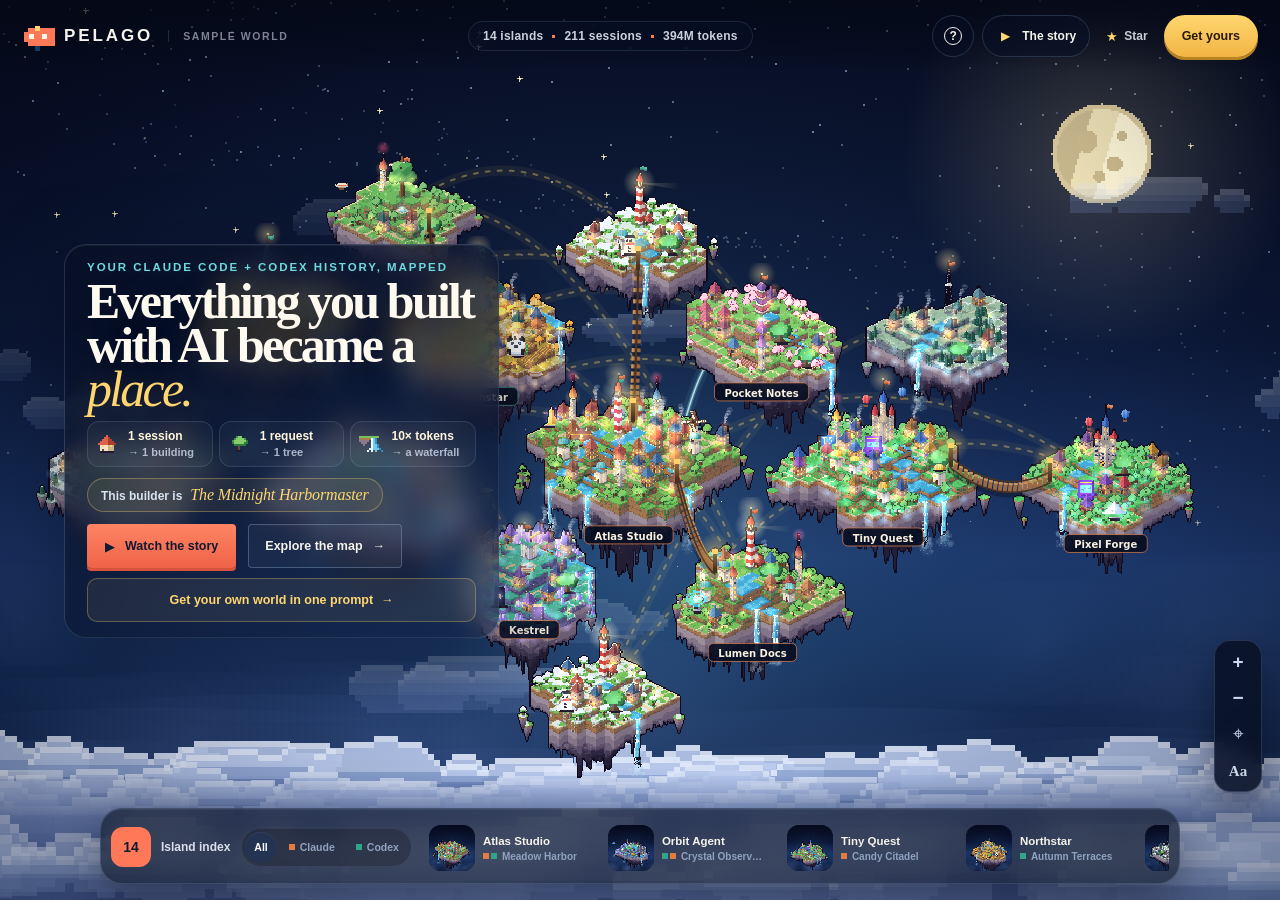
==== commit 1ed7adba: "Archetype keepers, reasons, slot-machine reveal and accent cards - Eight hand-made 16x20 pixel keepe" ====
--- a/docs/index.html
+++ b/docs/index.html
@@ -628,6 +628,35 @@
   .welcome { height: auto; margin: 0; }
   .toast { bottom: calc(90px + env(safe-area-inset-bottom, 0px)); }
 }
+
+/* ---------- Archetype reveal and keepers ---------- */
+.slide-persona { --accent: #ffd66f; }
+.slide-persona > .keeper-portrait { animation: none; image-rendering: pixelated; margin-bottom: 2px; filter: drop-shadow(0 6px 22px color-mix(in srgb, var(--accent) 40%, transparent)); }
+.story-persona.reels { position: relative; align-self: stretch; line-height: 1.08; }
+.reel-line { display: block; white-space: nowrap; }
+.reel { display: inline-block; height: 1.08em; overflow: hidden; vertical-align: top; text-shadow: none; }
+.story-persona em.reel { display: block; text-shadow: none; }
+.reel-line { filter: drop-shadow(0 2px 10px rgba(0,0,0,.55)); }
+.reel-strip { display: flex; flex-direction: column; transition: transform 1.3s cubic-bezier(.12,.62,.22,1); }
+.reel-word { display: block; height: 1.08em; line-height: 1.08; white-space: nowrap; }
+.reel.locked { animation: reel-flash .7s steps(5, end); }
+@keyframes reel-flash { 0% { color: #fffbea; filter: drop-shadow(0 0 2px #fff) drop-shadow(0 0 14px #ffd66f) drop-shadow(0 0 30px rgba(255,190,80,.8)); } }
+.reel-spark { position: absolute; width: 4px; height: 4px; background: #fff8d6; box-shadow: 4px 0 #ffd66f, -4px 0 #ffd66f, 0 4px #ffd66f, 0 -4px #ffd66f; pointer-events: none; transform: scale(0); animation: reel-spark .7s steps(1, end) both; }
+@keyframes reel-spark { 0% { transform: scale(1); } 30% { transform: scale(2); } 65% { transform: scale(1); } 100% { transform: scale(0); } }
+.clue-chips { display: grid; gap: 6px; width: 100%; margin-top: 4px; }
+.clue-chip { display: flex; align-items: baseline; gap: 9px; margin: 0; padding: 8px 12px; border: 2px solid var(--accent); background: rgba(5,11,28,.8); color: rgba(232,240,252,.94); font-size: 13.5px; font-weight: 700; line-height: 1.35; text-shadow: none; visibility: hidden;
+  clip-path: polygon(0 4px, 4px 4px, 4px 0, calc(100% - 4px) 0, calc(100% - 4px) 4px, 100% 4px, 100% calc(100% - 4px), calc(100% - 4px) calc(100% - 4px), calc(100% - 4px) 100%, 4px 100%, 4px calc(100% - 4px), 0 calc(100% - 4px)); }
+.clue-chip strong { flex: none; color: var(--accent); font-size: 10.5px; font-weight: 900; letter-spacing: .12em; text-transform: uppercase; }
+.clue-chips.shown .clue-chip { visibility: visible; animation: chip-in .3s steps(3, end) both; }
+.clue-chips.shown .clue-chip:nth-child(2) { animation-delay: .25s; }
+@keyframes chip-in { from { visibility: hidden; transform: translateX(-12px); } 1% { visibility: visible; } }
+@media (prefers-reduced-motion: reduce) { .clue-chips .clue-chip, .reel.locked, .reel-spark { animation: none !important; } .reel-spark { display: none; } }
+.keeper-row { display: grid; grid-template-columns: repeat(4, minmax(0, 1fr)); gap: 6px; margin-top: 10px; }
+.keeper-tile { display: grid; justify-items: center; align-content: start; gap: 6px; margin: 0; padding: 10px 4px 8px; border: 1px solid rgba(167,198,236,.1); border-radius: 12px; background: radial-gradient(circle at 50% 55%, #1b3763, #0a1530); }
+.keeper-tile.mine { border-color: var(--accent); box-shadow: inset 0 0 0 1px var(--accent); }
+.keeper-tile .relic-icon { max-width: none; max-height: none; }
+.keeper-tile figcaption { color: rgba(220,232,248,.82); font-size: 11px; font-weight: 800; line-height: 1.2; text-align: center; }
+.keeper-tile.mine figcaption { color: var(--accent); }
 </style>
 </head>
 <body>
@@ -777,7 +806,7 @@
 
   <div class="toast" id="toast" role="status" aria-live="polite"></div>
   <div class="sr-only" id="srAnnounce" aria-live="polite"></div>
-  <script id="pelago-data" type="application/json">{"version":2,"demo":true,"generatedAt":"2026-10-16T13:02:34.689120+00:00","projects":[{"id":"557505a410df","name":"Atlas Studio","agent":"claude","category":"web","sessions":41,"messages":2860,"activity":9200,"firstActive":"2026-07-18T13:02:34.689120+00:00","lastActive":"2026-10-16T13:02:34.689120+00:00","seed":1433732516,"prompts":640,"tokens":{"input":20222222,"output":4550000,"cached":157227778,"total":182000000},"tools":{"build":1900,"shell":1300,"read":1100,"web":420,"crew":90},"models":["Opus","Sonnet"],"sessionSizes":[129,121,121,121,106,106,106,98,98,98,98,98,98,90,90,82,82,75,67,67,59,59,59,59,59,51,51,51,51,51,51,36,36,36,36,28,28,20,20,20,20],"tech":{"react":420,"typescript":380,"payments":40},"crews":{"claude":0.62,"codex":0.38}},{"id":"3bccedcda67f","name":"Orbit Agent","agent":"codex","category":"ai","sessions":29,"messages":1940,"activity":6100,"firstActive":"2026-07-01T13:02:34.689120+00:00","lastActive":"2026-10-14T13:02:34.689120+00:00","seed":1003285965,"prompts":410,"tokens":{"input":10666666,"output":2400000,"cached":82933334,"total":96000000},"tools":{"shell":1500,"build":700,"crew":300,"read":200},"models":["GPT"],"sessionSizes":[131,124,124,124,116,116,116,116,109,109,109,109,101,101,86,86,86,86,72,72,72,64,64,64,64,42,42,42,42],"tech":{"llm":300,"python":260,"docker":30},"crews":{"codex":0.7,"claude":0.3}},{"id":"abbcf342e8e4","name":"Tiny Quest","agent":"claude","category":"game","sessions":22,"messages":1210,"activity":4400,"firstActive":"2026-06-14T13:02:34.689120+00:00","lastActive":"2026-10-10T13:02:34.689120+00:00","seed":2881286978,"prompts":300,"tokens":{"input":4555555,"output":1025000,"cached":35419445,"total":41000000},"tools":{"build":900,"shell":500,"read":300,"web":120},"models":["Opus","Sonnet"],"sessionSizes":[108,108,102,102,95,95,89,89,83,77,71,71,65,59,59,53,40,34,34,28,22,16],"tech":{"gamedev":210,"typescript":50},"crews":{"claude":1.0}},{"id":"40c164122d6e","name":"Northstar","agent":"codex","category":"data","sessions":18,"messages":980,"activity":3500,"firstActive":"2026-05-28T13:02:34.689120+00:00","lastActive":"2026-10-05T13:02:34.689120+00:00","seed":1086415890,"prompts":220,"tokens":{"input":2555555,"output":575000,"cached":19869445,"total":23000000},"tools":{"shell":800,"read":400,"build":250},"models":["GPT"],"sessionSizes":[88,82,70,70,64,52,46,40,40,28,28,28,28,22,22,16,16,16],"tech":{"pandas":140,"python":110},"crews":{"codex":1.0}},{"id":"2371e70ee532","name":"Signal CLI","agent":"codex","category":"cli","sessions":14,"messages":620,"activity":2100,"firstActive":"2026-05-11T13:02:34.689120+00:00","lastActive":"2026-08-02T13:02:34.689120+00:00","seed":594667278,"prompts":150,"tokens":{"input":955555,"output":215000,"cached":7429445,"total":8600000},"tools":{"shell":600,"build":300,"read":120},"models":["GPT"],"sessionSizes":[87,82,82,82,72,72,57,52,47,47,28,28,18,13],"tech":{"rust":90},"crews":{"codex":1.0}},{"id":"eaaca8877a4d","name":"Pocket Notes","agent":"claude","category":"mobile","sessions":12,"messages":540,"activity":1800,"firstActive":"2026-04-24T13:02:34.689120+00:00","lastActive":"2026-09-27T13:02:34.689120+00:00","seed":3937183879,"prompts":120,"tokens":{"input":688888,"output":155000,"cached":5356112,"total":6200000},"tools":{"build":380,"shell":200,"web":60},"models":["Opus","Sonnet"],"sessionSizes":[63,53,53,48,38,33,33,28,23,18,18,13],"tech":{"swift":120},"crews":{"claude":1.0}},{"id":"f070e917e06b","name":"Paper Trail","agent":"codex","category":"web","sessions":8,"messages":300,"activity":900,"firstActive":"2026-04-07T13:02:34.689120+00:00","lastActive":"2026-06-08T13:02:34.689120+00:00","seed":4033931543,"prompts":70,"tokens":{"input":266666,"output":60000,"cached":2073334,"total":2400000},"tools":{"build":160,"shell":120,"read":40},"models":["GPT"],"sessionSizes":[57,44,40,32,27,19,19,15],"tech":{},"crews":{"codex":1.0}},{"id":"572ad3f88b9a","name":"Sunday Lab","agent":"claude","category":"other","sessions":5,"messages":140,"activity":420,"firstActive":"2026-03-21T13:02:34.689120+00:00","lastActive":"2026-09-20T13:02:34.689120+00:00","seed":1462424568,"prompts":30,"tokens":{"input":77777,"output":17500,"cached":604723,"total":700000},"tools":{"shell":50,"web":30,"crew":10},"models":["Opus","Sonnet"],"sessionSizes":[55,55,51,45,33],"tech":{},"crews":{"claude":1.0}},{"id":"1a80fe84b989","name":"Lumen Docs","agent":"claude","category":"web","sessions":16,"messages":820,"activity":2600,"firstActive":"2026-03-04T13:02:34.689120+00:00","lastActive":"2026-10-13T13:02:34.689120+00:00","seed":444661380,"prompts":170,"tokens":{"input":1377777,"output":310000,"cached":10712223,"total":12400000},"tools":{"build":500,"read":300,"web":90},"models":["Opus","Sonnet"],"sessionSizes":[100,100,100,100,95,89,72,60,55,38,38,32,26,21,21,15],"tech":{"react":140,"tailwind":120},"crews":{"claude":1.0}},{"id":"6a417919e78f","name":"Tidepool","agent":"codex","category":"data","sessions":11,"messages":560,"activity":1700,"firstActive":"2026-02-15T13:02:34.689120+00:00","lastActive":"2026-10-07T13:02:34.689120+00:00","seed":1782675737,"prompts":110,"tokens":{"input":566666,"output":127500,"cached":4405834,"total":5100000},"tools":{"shell":300,"read":140},"models":["GPT"],"sessionSizes":[94,83,83,66,66,60,49,37,32,26,20],"tech":{},"crews":{"codex":1.0}},{"id":"8e9d2c91ae80","name":"Kestrel","agent":"claude","category":"ai","sessions":13,"messages":700,"activity":2200,"firstActive":"2026-01-29T13:02:34.689120+00:00","lastActive":"2026-10-15T13:02:34.689120+00:00","seed":2392665233,"prompts":140,"tokens":{"input":1088888,"output":245000,"cached":8466112,"total":9800000},"tools":{"shell":400,"crew":60,"build":200},"models":["Opus","Sonnet"],"sessionSizes":[87,81,70,70,64,52,46,40,40,28,28,28,22],"tech":{"llm":160,"mcp":50},"crews":{"claude":1.0}},{"id":"8fdfbe8e6332","name":"Pixel Forge","agent":"claude","category":"game","sessions":9,"messages":430,"activity":1300,"firstActive":"2026-01-12T13:02:34.689120+00:00","lastActive":"2026-09-06T13:02:34.689120+00:00","seed":2413805198,"prompts":90,"tokens":{"input":433333,"output":97500,"cached":3369167,"total":3900000},"tools":{"build":260,"shell":120},"models":["Opus","Sonnet"],"sessionSizes":[88,88,83,67,56,51,35,30,19],"tech":{"gamedev":90,"threejs":40},"crews":{"claude":1.0}},{"id":"1552353e1b1a","name":"Harbor API","agent":"codex","category":"web","sessions":7,"messages":260,"activity":800,"firstActive":"2025-12-26T13:02:34.689120+00:00","lastActive":"2026-08-07T13:02:34.689120+00:00","seed":357709118,"prompts":55,"tokens":{"input":211111,"output":47500,"cached":1641389,"total":1900000},"tools":{"shell":160,"build":80},"models":["GPT"],"sessionSizes":[73,73,68,48,40,27,23],"tech":{},"crews":{"codex":1.0}},{"id":"4f26510a8774","name":"Night Owl","agent":"claude","category":"cli","sessions":6,"messages":190,"activity":560,"firstActive":"2025-12-09T13:02:34.689120+00:00","lastActive":"2026-10-14T13:02:34.689120+00:00","seed":1327911178,"prompts":40,"tokens":{"input":122222,"output":27500,"cached":950278,"total":1100000},"tools":{"shell":120,"build":40},"models":["Opus","Sonnet"],"sessionSizes":[44,37,27,16,13,9],"tech":{},"crews":{"claude":1.0}}],"links":[{"a":"557505a410df","b":"f070e917e06b","kind":"nest","word":""},{"a":"557505a410df","b":"eaaca8877a4d","kind":"name","word":"atlas"},{"a":"3bccedcda67f","b":"2371e70ee532","kind":"name","word":"orbit"},{"a":"40c164122d6e","b":"572ad3f88b9a","kind":"nest","word":""},{"a":"557505a410df","b":"1a80fe84b989","kind":"nest","word":""},{"a":"40c164122d6e","b":"6a417919e78f","kind":"name","word":"tide"},{"a":"abbcf342e8e4","b":"8fdfbe8e6332","kind":"nest","word":""}],"rhythm":{"hours":[26,17,9,4,1,0,1,2,5,9,12,11,8,10,13,15,14,12,13,18,24,31,38,34],"weekdays":[41,46,44,39,35,52,48],"activeDays":151,"longestStreak":27,"busiestDay":"2026-04-17","daily":{"2026-03-21":27,"2026-03-22":10,"2026-03-24":40,"2026-03-25":10,"2026-03-26":14,"2026-03-27":23,"2026-03-29":13,"2026-03-30":14,"2026-03-31":25,"2026-04-02":27,"2026-04-03":11,"2026-04-04":21,"2026-04-05":12,"2026-04-07":6,"2026-04-08":12,"2026-04-09":30,"2026-04-14":28,"2026-04-16":18,"2026-04-17":44,"2026-04-18":15,"2026-04-20":28,"2026-04-21":37,"2026-04-22":5,"2026-04-23":7,"2026-04-25":22,"2026-04-26":18,"2026-04-27":3,"2026-04-29":3,"2026-04-30":28,"2026-05-01":6,"2026-05-02":19,"2026-05-04":30,"2026-05-05":9,"2026-05-06":5,"2026-05-08":26,"2026-05-09":10,"2026-05-10":16,"2026-05-15":41,"2026-05-17":3,"2026-05-18":37,"2026-05-19":29,"2026-05-20":11,"2026-05-22":37,"2026-05-23":12,"2026-05-24":19,"2026-05-26":28,"2026-05-27":13,"2026-05-28":23,"2026-05-29":16,"2026-05-31":30,"2026-06-01":21,"2026-06-02":15,"2026-06-04":40,"2026-06-05":15,"2026-06-06":10,"2026-06-07":27,"2026-06-09":6,"2026-06-10":3,"2026-06-15":42,"2026-06-16":19,"2026-06-18":20,"2026-06-19":36,"2026-06-20":4,"2026-06-22":24,"2026-06-23":22,"2026-06-24":21,"2026-06-25":13,"2026-06-27":3,"2026-06-28":33,"2026-06-29":9,"2026-07-01":21,"2026-07-02":37,"2026-07-03":4,"2026-07-04":6,"2026-07-06":33,"2026-07-07":6,"2026-07-08":12,"2026-07-10":23,"2026-07-11":9,"2026-07-16":30,"2026-07-17":30,"2026-07-19":6,"2026-07-20":31,"2026-07-21":13,"2026-07-22":24,"2026-07-24":25,"2026-07-25":13,"2026-07-26":30,"2026-07-28":12,"2026-07-29":30,"2026-07-30":29,"2026-07-31":10,"2026-08-02":42,"2026-08-03":23,"2026-08-04":9,"2026-08-06":44,"2026-08-07":12,"2026-08-08":6,"2026-08-09":34,"2026-08-11":6,"2026-08-16":10,"2026-08-17":33,"2026-08-18":3,"2026-08-20":15,"2026-08-21":21,"2026-08-22":22,"2026-08-24":16,"2026-08-25":4,"2026-08-26":36,"2026-08-27":19,"2026-08-29":19,"2026-08-30":42,"2026-08-31":11,"2026-09-02":34,"2026-09-03":38,"2026-09-04":3,"2026-09-05":7,"2026-09-07":27,"2026-09-08":10,"2026-09-09":16,"2026-09-11":10,"2026-09-16":15,"2026-09-17":24,"2026-09-18":13,"2026-09-20":12,"2026-09-21":20,"2026-09-22":12,"2026-09-23":36,"2026-09-24":7,"2026-09-25":11,"2026-09-26":30,"2026-09-27":36,"2026-09-28":4,"2026-09-29":6,"2026-09-30":41,"2026-10-01":29,"2026-10-02":8,"2026-10-03":18,"2026-10-04":44,"2026-10-05":16,"2026-10-06":9,"2026-10-07":27,"2026-10-08":37,"2026-10-09":5,"2026-10-10":8,"2026-10-11":31,"2026-10-12":22,"2026-10-13":19,"2026-10-14":5,"2026-10-15":28,"2026-10-16":3},"firstDay":"2026-03-21","lastDay":"2026-10-16"},"sources":[{"agent":"claude","available":true,"files":4,"sessions":4},{"agent":"codex","available":true,"files":4,"sessions":4}],"persona":{"title":"The Midnight Harbormaster","realm":"harbor","line":"Your lamps stay lit long after the harbor sleeps.","realmLine":"You build places people arrive at: interfaces, apps, front doors.","peakHour":22},"archetypes":{"prefixes":["Midnight","Dawn","Weekend","Two-Tide","Unbroken","Hive","Wandering","Morning","Sunlit","Twilight","Steady"],"titles":["Harbormaster","Gardener","Wayfinder","Stargazer","Toolsmith","Archivist","Castle Builder","Cartographer"]}}</script>
+  <script id="pelago-data" type="application/json">{"version":2,"demo":true,"generatedAt":"2026-10-16T13:37:43.832932+00:00","projects":[{"id":"557505a410df","name":"Atlas Studio","agent":"claude","category":"web","sessions":41,"messages":2860,"activity":9200,"firstActive":"2026-07-18T13:37:43.832932+00:00","lastActive":"2026-10-16T13:37:43.832932+00:00","seed":1433732516,"prompts":640,"tokens":{"input":20222222,"output":4550000,"cached":157227778,"total":182000000},"tools":{"build":1900,"shell":1300,"read":1100,"web":420,"crew":90},"models":["Opus","Sonnet"],"sessionSizes":[129,121,121,121,106,106,106,98,98,98,98,98,98,90,90,82,82,75,67,67,59,59,59,59,59,51,51,51,51,51,51,36,36,36,36,28,28,20,20,20,20],"tech":{"react":420,"typescript":380,"payments":40},"crews":{"claude":0.62,"codex":0.38}},{"id":"3bccedcda67f","name":"Orbit Agent","agent":"codex","category":"ai","sessions":29,"messages":1940,"activity":6100,"firstActive":"2026-07-01T13:37:43.832932+00:00","lastActive":"2026-10-14T13:37:43.832932+00:00","seed":1003285965,"prompts":410,"tokens":{"input":10666666,"output":2400000,"cached":82933334,"total":96000000},"tools":{"shell":1500,"build":700,"crew":300,"read":200},"models":["GPT"],"sessionSizes":[131,124,124,124,116,116,116,116,109,109,109,109,101,101,86,86,86,86,72,72,72,64,64,64,64,42,42,42,42],"tech":{"llm":300,"python":260,"docker":30},"crews":{"codex":0.7,"claude":0.3}},{"id":"abbcf342e8e4","name":"Tiny Quest","agent":"claude","category":"game","sessions":22,"messages":1210,"activity":4400,"firstActive":"2026-06-14T13:37:43.832932+00:00","lastActive":"2026-10-10T13:37:43.832932+00:00","seed":2881286978,"prompts":300,"tokens":{"input":4555555,"output":1025000,"cached":35419445,"total":41000000},"tools":{"build":900,"shell":500,"read":300,"web":120},"models":["Opus","Sonnet"],"sessionSizes":[108,108,102,102,95,95,89,89,83,77,71,71,65,59,59,53,40,34,34,28,22,16],"tech":{"gamedev":210,"typescript":50},"crews":{"claude":1.0}},{"id":"40c164122d6e","name":"Northstar","agent":"codex","category":"data","sessions":18,"messages":980,"activity":3500,"firstActive":"2026-05-28T13:37:43.832932+00:00","lastActive":"2026-10-05T13:37:43.832932+00:00","seed":1086415890,"prompts":220,"tokens":{"input":2555555,"output":575000,"cached":19869445,"total":23000000},"tools":{"shell":800,"read":400,"build":250},"models":["GPT"],"sessionSizes":[88,82,70,70,64,52,46,40,40,28,28,28,28,22,22,16,16,16],"tech":{"pandas":140,"python":110},"crews":{"codex":1.0}},{"id":"2371e70ee532","name":"Signal CLI","agent":"codex","category":"cli","sessions":14,"messages":620,"activity":2100,"firstActive":"2026-05-11T13:37:43.832932+00:00","lastActive":"2026-08-02T13:37:43.832932+00:00","seed":594667278,"prompts":150,"tokens":{"input":955555,"output":215000,"cached":7429445,"total":8600000},"tools":{"shell":600,"build":300,"read":120},"models":["GPT"],"sessionSizes":[87,82,82,82,72,72,57,52,47,47,28,28,18,13],"tech":{"rust":90},"crews":{"codex":1.0}},{"id":"eaaca8877a4d","name":"Pocket Notes","agent":"claude","category":"mobile","sessions":12,"messages":540,"activity":1800,"firstActive":"2026-04-24T13:37:43.832932+00:00","lastActive":"2026-09-27T13:37:43.832932+00:00","seed":3937183879,"prompts":120,"tokens":{"input":688888,"output":155000,"cached":5356112,"total":6200000},"tools":{"build":380,"shell":200,"web":60},"models":["Opus","Sonnet"],"sessionSizes":[63,53,53,48,38,33,33,28,23,18,18,13],"tech":{"swift":120},"crews":{"claude":1.0}},{"id":"f070e917e06b","name":"Paper Trail","agent":"codex","category":"web","sessions":8,"messages":300,"activity":900,"firstActive":"2026-04-07T13:37:43.832932+00:00","lastActive":"2026-06-08T13:37:43.832932+00:00","seed":4033931543,"prompts":70,"tokens":{"input":266666,"output":60000,"cached":2073334,"total":2400000},"tools":{"build":160,"shell":120,"read":40},"models":["GPT"],"sessionSizes":[57,44,40,32,27,19,19,15],"tech":{},"crews":{"codex":1.0}},{"id":"572ad3f88b9a","name":"Sunday Lab","agent":"claude","category":"other","sessions":5,"messages":140,"activity":420,"firstActive":"2026-03-21T13:37:43.832932+00:00","lastActive":"2026-09-20T13:37:43.832932+00:00","seed":1462424568,"prompts":30,"tokens":{"input":77777,"output":17500,"cached":604723,"total":700000},"tools":{"shell":50,"web":30,"crew":10},"models":["Opus","Sonnet"],"sessionSizes":[55,55,51,45,33],"tech":{},"crews":{"claude":1.0}},{"id":"1a80fe84b989","name":"Lumen Docs","agent":"claude","category":"web","sessions":16,"messages":820,"activity":2600,"firstActive":"2026-03-04T13:37:43.832932+00:00","lastActive":"2026-10-13T13:37:43.832932+00:00","seed":444661380,"prompts":170,"tokens":{"input":1377777,"output":310000,"cached":10712223,"total":12400000},"tools":{"build":500,"read":300,"web":90},"models":["Opus","Sonnet"],"sessionSizes":[100,100,100,100,95,89,72,60,55,38,38,32,26,21,21,15],"tech":{"react":140,"tailwind":120},"crews":{"claude":1.0}},{"id":"6a417919e78f","name":"Tidepool","agent":"codex","category":"data","sessions":11,"messages":560,"activity":1700,"firstActive":"2026-02-15T13:37:43.832932+00:00","lastActive":"2026-10-07T13:37:43.832932+00:00","seed":1782675737,"prompts":110,"tokens":{"input":566666,"output":127500,"cached":4405834,"total":5100000},"tools":{"shell":300,"read":140},"models":["GPT"],"sessionSizes":[94,83,83,66,66,60,49,37,32,26,20],"tech":{},"crews":{"codex":1.0}},{"id":"8e9d2c91ae80","name":"Kestrel","agent":"claude","category":"ai","sessions":13,"messages":700,"activity":2200,"firstActive":"2026-01-29T13:37:43.832932+00:00","lastActive":"2026-10-15T13:37:43.832932+00:00","seed":2392665233,"prompts":140,"tokens":{"input":1088888,"output":245000,"cached":8466112,"total":9800000},"tools":{"shell":400,"crew":60,"build":200},"models":["Opus","Sonnet"],"sessionSizes":[87,81,70,70,64,52,46,40,40,28,28,28,22],"tech":{"llm":160,"mcp":50},"crews":{"claude":1.0}},{"id":"8fdfbe8e6332","name":"Pixel Forge","agent":"claude","category":"game","sessions":9,"messages":430,"activity":1300,"firstActive":"2026-01-12T13:37:43.832932+00:00","lastActive":"2026-09-06T13:37:43.832932+00:00","seed":2413805198,"prompts":90,"tokens":{"input":433333,"output":97500,"cached":3369167,"total":3900000},"tools":{"build":260,"shell":120},"models":["Opus","Sonnet"],"sessionSizes":[88,88,83,67,56,51,35,30,19],"tech":{"gamedev":90,"threejs":40},"crews":{"claude":1.0}},{"id":"1552353e1b1a","name":"Harbor API","agent":"codex","category":"web","sessions":7,"messages":260,"activity":800,"firstActive":"2025-12-26T13:37:43.832932+00:00","lastActive":"2026-08-07T13:37:43.832932+00:00","seed":357709118,"prompts":55,"tokens":{"input":211111,"output":47500,"cached":1641389,"total":1900000},"tools":{"shell":160,"build":80},"models":["GPT"],"sessionSizes":[73,73,68,48,40,27,23],"tech":{},"crews":{"codex":1.0}},{"id":"4f26510a8774","name":"Night Owl","agent":"claude","category":"cli","sessions":6,"messages":190,"activity":560,"firstActive":"2025-12-09T13:37:43.832932+00:00","lastActive":"2026-10-14T13:37:43.832932+00:00","seed":1327911178,"prompts":40,"tokens":{"input":122222,"output":27500,"cached":950278,"total":1100000},"tools":{"shell":120,"build":40},"models":["Opus","Sonnet"],"sessionSizes":[44,37,27,16,13,9],"tech":{},"crews":{"claude":1.0}}],"links":[{"a":"557505a410df","b":"f070e917e06b","kind":"nest","word":""},{"a":"557505a410df","b":"eaaca8877a4d","kind":"name","word":"atlas"},{"a":"3bccedcda67f","b":"2371e70ee532","kind":"name","word":"orbit"},{"a":"40c164122d6e","b":"572ad3f88b9a","kind":"nest","word":""},{"a":"557505a410df","b":"1a80fe84b989","kind":"nest","word":""},{"a":"40c164122d6e","b":"6a417919e78f","kind":"name","word":"tide"},{"a":"abbcf342e8e4","b":"8fdfbe8e6332","kind":"nest","word":""}],"rhythm":{"hours":[26,17,9,4,1,0,1,2,5,9,12,11,8,10,13,15,14,12,13,18,24,31,38,34],"weekdays":[41,46,44,39,35,52,48],"activeDays":151,"longestStreak":27,"busiestDay":"2026-04-17","daily":{"2026-03-21":27,"2026-03-22":10,"2026-03-24":40,"2026-03-25":10,"2026-03-26":14,"2026-03-27":23,"2026-03-29":13,"2026-03-30":14,"2026-03-31":25,"2026-04-02":27,"2026-04-03":11,"2026-04-04":21,"2026-04-05":12,"2026-04-07":6,"2026-04-08":12,"2026-04-09":30,"2026-04-14":28,"2026-04-16":18,"2026-04-17":44,"2026-04-18":15,"2026-04-20":28,"2026-04-21":37,"2026-04-22":5,"2026-04-23":7,"2026-04-25":22,"2026-04-26":18,"2026-04-27":3,"2026-04-29":3,"2026-04-30":28,"2026-05-01":6,"2026-05-02":19,"2026-05-04":30,"2026-05-05":9,"2026-05-06":5,"2026-05-08":26,"2026-05-09":10,"2026-05-10":16,"2026-05-15":41,"2026-05-17":3,"2026-05-18":37,"2026-05-19":29,"2026-05-20":11,"2026-05-22":37,"2026-05-23":12,"2026-05-24":19,"2026-05-26":28,"2026-05-27":13,"2026-05-28":23,"2026-05-29":16,"2026-05-31":30,"2026-06-01":21,"2026-06-02":15,"2026-06-04":40,"2026-06-05":15,"2026-06-06":10,"2026-06-07":27,"2026-06-09":6,"2026-06-10":3,"2026-06-15":42,"2026-06-16":19,"2026-06-18":20,"2026-06-19":36,"2026-06-20":4,"2026-06-22":24,"2026-06-23":22,"2026-06-24":21,"2026-06-25":13,"2026-06-27":3,"2026-06-28":33,"2026-06-29":9,"2026-07-01":21,"2026-07-02":37,"2026-07-03":4,"2026-07-04":6,"2026-07-06":33,"2026-07-07":6,"2026-07-08":12,"2026-07-10":23,"2026-07-11":9,"2026-07-16":30,"2026-07-17":30,"2026-07-19":6,"2026-07-20":31,"2026-07-21":13,"2026-07-22":24,"2026-07-24":25,"2026-07-25":13,"2026-07-26":30,"2026-07-28":12,"2026-07-29":30,"2026-07-30":29,"2026-07-31":10,"2026-08-02":42,"2026-08-03":23,"2026-08-04":9,"2026-08-06":44,"2026-08-07":12,"2026-08-08":6,"2026-08-09":34,"2026-08-11":6,"2026-08-16":10,"2026-08-17":33,"2026-08-18":3,"2026-08-20":15,"2026-08-21":21,"2026-08-22":22,"2026-08-24":16,"2026-08-25":4,"2026-08-26":36,"2026-08-27":19,"2026-08-29":19,"2026-08-30":42,"2026-08-31":11,"2026-09-02":34,"2026-09-03":38,"2026-09-04":3,"2026-09-05":7,"2026-09-07":27,"2026-09-08":10,"2026-09-09":16,"2026-09-11":10,"2026-09-16":15,"2026-09-17":24,"2026-09-18":13,"2026-09-20":12,"2026-09-21":20,"2026-09-22":12,"2026-09-23":36,"2026-09-24":7,"2026-09-25":11,"2026-09-26":30,"2026-09-27":36,"2026-09-28":4,"2026-09-29":6,"2026-09-30":41,"2026-10-01":29,"2026-10-02":8,"2026-10-03":18,"2026-10-04":44,"2026-10-05":16,"2026-10-06":9,"2026-10-07":27,"2026-10-08":37,"2026-10-09":5,"2026-10-10":8,"2026-10-11":31,"2026-10-12":22,"2026-10-13":19,"2026-10-14":5,"2026-10-15":28,"2026-10-16":3},"firstDay":"2026-03-21","lastDay":"2026-10-16"},"sources":[{"agent":"claude","available":true,"files":4,"sessions":4},{"agent":"codex","available":true,"files":4,"sessions":4}],"persona":{"title":"The Midnight Harbormaster","realm":"harbor","line":"Your lamps stay lit long after the harbor sleeps.","realmLine":"You build places people arrive at: interfaces, apps, front doors.","peakHour":22,"clues":[{"label":"Midnight","why":"39% of your building happened after 10 PM"},{"label":"Harbormaster","why":"36% of your work was web"}]},"archetypes":{"prefixes":["Midnight","Dawn","Weekend","Two-Tide","Unbroken","Hive","Wandering","Morning","Sunlit","Twilight","Steady"],"titles":["Harbormaster","Gardener","Wayfinder","Stargazer","Toolsmith","Archivist","Castle Builder","Cartographer"]}}</script>
   <script>/* ---------- Procedural islands: every island is built from its own work ---------- */
 // Isometric pixel art, painted pixel by pixel into a buffer with one light source (upper left),
 // warm highlights, cool shadows, dithered materials and a dark silhouette outline.
@@ -2585,6 +2614,194 @@
   ] },
 });
 
+/* ---------- Keepers: a pixel character for every archetype title ---------- */
+// Same format as the relics. Each keeper carries its title and the accent colour its cards wear.
+const KEEPER_SKIN = { k: '#241a30', s: '#f6cfa6', S: '#d9a07c', r: '#f08f8f' };
+const KEEPERS = {
+  harbor: { title: 'Harbormaster', accent: '#ff8a6b', palette: { ...KEEPER_SKIN, N: '#3a5ba8', n: '#253d78', B: '#18264e', y: '#ffd36b', w: '#f6f1e6', W: '#c9c6d6', m: '#6b5440', L: '#ffe9a0', o: '#ff9a3a', d: '#3a2a24' }, rows: [
+    '....kkkkkk......',
+    '...kNNNNNNk.....',
+    '...kNNyyNNk.....',
+    '..kBBBBBBBBk....',
+    '..kssssssssk....',
+    '..kssksskssk....',
+    '..ksrwwwwrsk....',
+    '..kwwwwwwwwk....',
+    '...kwWwwWwk.....',
+    '..kNNkwwkNNk.kk.',
+    '.kNNNNkkNNNNkssk',
+    '.kNnNNyNNNNNNssk',
+    '.kNnNNNNNNNkkmkk',
+    '.ksnNNyNNNkmLLLm',
+    '..knNNNNNNkLLoLk',
+    '..knNNyNNNkLooLk',
+    '..knNNNNNNkmLLmk',
+    '...kNNkkNNkkmmk.',
+    '...kddk.kddk....',
+    '..kkkkk.kkkkk...',
+  ] },
+  garden: { title: 'Gardener', accent: '#ff8fc8', palette: { ...KEEPER_SKIN, h: '#efcf72', H: '#b9923e', p: '#ff8fb8', P: '#e0507a', c: '#fff1d6', g: '#5aa65e', G: '#357544', t: '#7cc4d4', T: '#3f8aa0', b: '#bff1ff', d: '#6e4a32' }, rows: [
+    '.....kkkkk......',
+    '....khhhhhkpk...',
+    '...khhhhhhpPpk..',
+    '.kkHHHHHHHHkpkk.',
+    'khhhhhhhhhhhhhhk',
+    '.kkssssssssskk..',
+    '..kssksskssk....',
+    '..ksrssssrsk....',
+    '...kSssssSk.....',
+    '..kcgkcckgck....',
+    '.kccggggggcck...',
+    '.kcGggPpggGcsk..',
+    '.ksGggggggGk.k..',
+    '..kGggggggGkkkkT',
+    '..kGggggggGkk.kt',
+    '..kGggggggkktttt',
+    '...kggggggkktTtk',
+    '...kddkkddkkTTTk',
+    '...kddk.kddkkkk.',
+    '..kkkkk.kkkkk...',
+  ] },
+  wilds: { title: 'Wayfinder', accent: '#8ee07a', palette: { ...KEEPER_SKIN, f: '#4f9a6a', F: '#2f6a48', t: '#b98552', T: '#7a5230', y: '#ffd36b', Y: '#c9962a', c: '#fff6dc', d: '#5a3e2a' }, rows: [
+    '..y.............',
+    '.yty....kk......',
+    '..t....kffk.....',
+    '..t...kffffk....',
+    '..t..kffffffk...',
+    '..t.kffffffffk..',
+    '..tkfkssssssfk..',
+    '..tkfssksskssk..',
+    '..tkfsrssssrfk..',
+    '..tkffkSssSkfk..',
+    '.kskffffffffffk.',
+    '.kssfFffffffFfk.',
+    '..tkFfffffffYYk.',
+    '..tkFffffffYcyY.',
+    '..tkFfffffffYYk.',
+    '..tkFFffffffFFk.',
+    '..t.kFFFFFFFFk..',
+    '..t..kddkkddk...',
+    '..t..kddk.kddk..',
+    '.kTk.kkkk.kkkk..',
+  ] },
+  observatory: { title: 'Stargazer', accent: '#b98cff', palette: { ...KEEPER_SKIN, v: '#7b5cc8', V: '#4f3592', y: '#ffe68c', b: '#e0b25a', B: '#9a6a2a', c: '#9fe6ff', d: '#2e2140' }, rows: [
+    '......k.......y.',
+    '.....kvk.....yyy',
+    '.....kvyk.....y.',
+    '....kvvvk.......',
+    '...kvvyvvk......',
+    '..kvvvvvvvk.....',
+    '.kVVVVVVVVVk....',
+    '..kssssssssk..kc',
+    '..kssksskssk.kbc',
+    '..ksrssssrskkbBk',
+    '...kSssssSkkbBk.',
+    '..kvvkvvkkbBk...',
+    '.kvvvvyvsbBk....',
+    '.ksvvvvvvkk.....',
+    '..kvvvvvvvVk....',
+    '..kvVvvvyvVk....',
+    '..kvVvvvvvVk....',
+    '..kVVVVVVVVk....',
+    '...kddkkddk.....',
+    '..kkkkk.kkkkk...',
+  ] },
+  forge: { title: 'Toolsmith', accent: '#ffb347', palette: { ...KEEPER_SKIN, d: '#3a2a24', h: '#3a3448', a: '#8a5a3a', A: '#5e3a24', c: '#d8dce4', C: '#a8adbc', m: '#c3cad6', M: '#7a8494', t: '#b98552', o: '#ffb35a', O: '#ff7a3a', x: '#4a4458', X: '#2e2a38', R: '#e0604c' }, rows: [
+    '..........kkkk..',
+    '....kkkkk.kmmMk.',
+    '...kRRRRRkkmmMk.',
+    '..kRRRRRRRkkttk.',
+    '..kssssssskkttk.',
+    '..kssksskssktk..',
+    '..ksrssssrstk...',
+    '...kSssssSktk...',
+    '..kcckcckcsk.o..',
+    '.kccaaaaaaccc..O',
+    '.kccaaaaaacck.o.',
+    '.ksaaaAaaaak..O.',
+    '..kaaaaaaaak....',
+    '..kaAaaaaAak....',
+    '..kaaaaaaaakkkkk',
+    '..kAaaaaaaAkmmmm',
+    '...kccckcckkxxXk',
+    '...kddkkddk.kxk.',
+    '...kddk.kddkxxXk',
+    '..kkkkk.kkkkkkkk',
+  ] },
+  archive: { title: 'Archivist', accent: '#5ccfe6', palette: { ...KEEPER_SKIN, h: '#7a4a32', c: '#3fb0c4', C: '#23788c', g: '#b8862e', R: '#e0604c', b: '#5d9dff', y: '#ffd36b', G: '#5bd37a', w: '#efe9dd', W: '#c9c0b0', d: '#2e2a38' }, rows: [
+    '.....kkkk.......',
+    '....khhhhk......',
+    '...kkhhhhkk.....',
+    '..khhhhhhhhk....',
+    '..khsssssshk....',
+    '..kssgssgssk....',
+    '..ksgkggkgsk....',
+    '..ksrgssgrsk....',
+    '...kSssssSk.....',
+    '..kcckcckcck....',
+    '.kcckRRRRRRk....',
+    '.kcckbbbbbbk....',
+    '.kcsskyyyyyyk...',
+    '.kccsskGGGGGk...',
+    '..kcckwwwwwwk...',
+    '..kcCkWwWwWk....',
+    '..kCCCCCCCk.....',
+    '...kddkkddk.....',
+    '...kddk.kddk....',
+    '..kkkkk.kkkkk...',
+  ] },
+  citadel: { title: 'Castle Builder', accent: '#ffd84d', palette: { ...KEEPER_SKIN, y: '#ffd36b', Y: '#d9a514', j: '#ff5d6c', R: '#c43a4a', Q: '#8a2434', P: '#ff8fd0', p: '#c85aa0', t: '#b98552', w: '#f2e4c4', d: '#3a2a24', h: '#8a5a3a' }, rows: [
+    '.kPPPPk.........',
+    '.kPPPPPk........',
+    '.kPpPPPPk.......',
+    '.kPPPPk.k.k.k...',
+    '.kt.kk.kykykyk..',
+    '.kt...kyyjyyyk..',
+    '.kt...kYYYYYYk..',
+    '.kt...khhhhhhk..',
+    '.kt...kssssssk..',
+    '.kt...kskssksk..',
+    '.kt...krssssrk..',
+    '.kt....kSssSk...',
+    '.kssRRRRwwRRRk..',
+    '.kt.kQRRwywRRRk.',
+    '.kt.kQRRwwwRRRk.',
+    '.kt.kQRRwywRRRRk',
+    '.kt.kQRRwwwRRRRk',
+    '.kt.kQRRRRRRRRRk',
+    '.kt...kddkkddk..',
+    '.kk..kkkk..kkkk.',
+  ] },
+  atlas: { title: 'Cartographer', accent: '#7fa8ff', palette: { ...KEEPER_SKIN, h: '#7a5236', H: '#523422', f: '#e0604c', c: '#5c8fd6', C: '#3a64a8', w: '#f2dfae', W: '#d3ba7d', R: '#e0604c', b: '#7cc8e8', g: '#7fbd67', d: '#3a2a24' }, rows: [
+    '.........f......',
+    '....kkkkkff.....',
+    '...khhhhhhfk....',
+    '..khhhhhhhhk....',
+    '.kHHHHHHHHHHk...',
+    '..kssssssssk....',
+    '..kssksskssk....',
+    '..ksrssssrsk....',
+    '...kSssssSk.....',
+    '..kcckcckcck....',
+    '.kkkkkkkkkkkkkk.',
+    'kswwbbwwwgggwwsk',
+    'kwwbbwRwwggwwwwk',
+    'kwwbwwwRwwwgwwwk',
+    'kwbbwwwwRwwRwwwk',
+    'kWwwwgwwwRRwRwWk',
+    '.kkkkkkkkkkkkkk.',
+    '...kCCkkCCk.....',
+    '...kddk.kddk....',
+    '..kkkkk.kkkkk...',
+  ] },
+};
+Object.entries(KEEPERS).forEach(([realm, keeper]) => { RELIC_SPRITES[`keeper-${realm}`] = keeper; });
+const CATEGORY_REALM = { web: 'harbor', mobile: 'garden', other: 'wilds', ai: 'observatory', cli: 'forge', data: 'archive', game: 'citadel' };
+function keeperFor(realm) {
+  const key = KEEPERS[realm] ? realm : 'harbor';
+  return { realm: key, sprite: `keeper-${key}`, title: KEEPERS[key].title, accent: KEEPERS[key].accent };
+}
+
 const DATA = JSON.parse(document.getElementById('pelago-data').textContent);
 const PROJECTS = Array.isArray(DATA.projects) ? DATA.projects : [];
 // A world is a snapshot: recency is measured from when it was generated, so a shared page never ages.
@@ -2728,6 +2945,65 @@
   if ('letterSpacing' in context) context.letterSpacing = '0px';
 }
 
+// A 5×7 bitmap font for the big numbers on cards, drawn in whole pixels so it stays crisp in a feed.
+const PIXEL_FONT = {
+  0: ['.###.', '#...#', '#...#', '#...#', '#...#', '#...#', '.###.'],
+  1: ['..#..', '.##..', '..#..', '..#..', '..#..', '..#..', '.###.'],
+  2: ['.###.', '#...#', '....#', '...#.', '..#..', '.#...', '#####'],
+  3: ['####.', '....#', '....#', '.###.', '....#', '....#', '####.'],
+  4: ['...#.', '..##.', '.#.#.', '#..#.', '#####', '...#.', '...#.'],
+  5: ['#####', '#....', '####.', '....#', '....#', '#...#', '.###.'],
+  6: ['..##.', '.#...', '#....', '####.', '#...#', '#...#', '.###.'],
+  7: ['#####', '....#', '...#.', '..#..', '.#...', '.#...', '.#...'],
+  8: ['.###.', '#...#', '#...#', '.###.', '#...#', '#...#', '.###.'],
+  9: ['.###.', '#...#', '#...#', '.####', '....#', '...#.', '.##..'],
+  K: ['#...#', '#..#.', '#.#..', '##...', '#.#..', '#..#.', '#...#'],
+  M: ['#...#', '##.##', '#.#.#', '#.#.#', '#...#', '#...#', '#...#'],
+  B: ['####.', '#...#', '#...#', '####.', '#...#', '#...#', '####.'],
+  d: ['....#', '....#', '.####', '#...#', '#...#', '#...#', '.####'],
+  '/': ['....#', '...#.', '...#.', '..#..', '.#...', '.#...', '#....'],
+  '.': ['..', '..', '..', '..', '..', '##', '##'],
+  '%': ['##..#', '##.#.', '...#.', '..#..', '.#...', '.#.##', '#..##'],
+  '+': ['.....', '..#..', '..#..', '#####', '..#..', '..#..', '.....'],
+  ' ': ['..', '..', '..', '..', '..', '..', '..'],
+};
+PIXEL_FONT.k = PIXEL_FONT.K;
+const pixelable = (text) => [...String(text)].every((char) => PIXEL_FONT[char]);
+function pixelTextWidth(text, cell) { return [...String(text)].reduce((sum, char) => sum + (PIXEL_FONT[char][0].length + 1) * cell, -cell); }
+// y is the baseline: the bottom row of every glyph sits just above it.
+function drawPixelText(context, text, x, y, cell, color) {
+  let cursor = Math.round(x);
+  const top = Math.round(y) - 7 * cell;
+  context.fillStyle = color;
+  [...String(text)].forEach((char) => {
+    const glyph = PIXEL_FONT[char];
+    glyph.forEach((row, gy) => [...row].forEach((on, gx) => { if (on === '#') context.fillRect(cursor + gx * cell, top + gy * cell, cell, cell); }));
+    cursor += (glyph[0].length + 1) * cell;
+  });
+}
+// A keeper drawn in whole pixels, its feet on (x, bottom).
+function drawKeeper(context, realm, x, bottom, cell) {
+  const sprite = RELIC_SPRITES[keeperFor(realm).sprite];
+  const top = Math.round(bottom) - sprite.rows.length * cell;
+  context.fillStyle = 'rgba(2,6,18,.45)';
+  context.fillRect(Math.round(x) + 2 * cell, Math.round(bottom) - cell, 12 * cell, cell * 2);
+  paintSprite(keeperFor(realm).sprite, (px, py, colour) => { context.fillStyle = `rgb(${colour.join(',')})`; context.fillRect(Math.round(x) + px * cell, top + py * cell, cell, cell); });
+}
+// A frame with stepped corners, in the realm's accent, so cards from different builders look different in a feed.
+function drawPixelFrame(context, width, height, color, scale) {
+  const cell = Math.max(2, Math.round(4 * scale)), inset = Math.round(16 * scale);
+  const draw = (offset, fill) => {
+    const x0 = inset + offset, y0 = inset + offset, x1 = width - inset + offset, y1 = height - inset + offset;
+    context.fillStyle = fill;
+    context.fillRect(x0 + 2 * cell, y0, x1 - x0 - 4 * cell, cell); context.fillRect(x0 + 2 * cell, y1 - cell, x1 - x0 - 4 * cell, cell);
+    context.fillRect(x0, y0 + 2 * cell, cell, y1 - y0 - 4 * cell); context.fillRect(x1 - cell, y0 + 2 * cell, cell, y1 - y0 - 4 * cell);
+    [[x0 + cell, y0 + cell], [x1 - 2 * cell, y0 + cell], [x0 + cell, y1 - 2 * cell], [x1 - 2 * cell, y1 - 2 * cell]].forEach(([x, y]) => context.fillRect(x, y, cell, cell));
+    [[x0 + 3 * cell, y0 + 3 * cell], [x1 - 4 * cell, y0 + 3 * cell], [x0 + 3 * cell, y1 - 4 * cell], [x1 - 4 * cell, y1 - 4 * cell]].forEach(([x, y]) => context.fillRect(x, y, cell, cell));
+  };
+  draw(cell, 'rgba(2,6,18,.55)');
+  draw(0, color);
+}
+
 function islandLine(project) {
   const recipe = islandRecipe(project);
   return `${plural(recipe.buildings.count, 'building')}, ${plural(recipe.trees.count, 'tree')} and ${plural(recipe.waterfalls, 'waterfall')}, all built from ${compact(project.sessions)} sessions${totalTokens(project) ? ` and ${compact(totalTokens(project))} tokens` : ''}.`;
@@ -2736,7 +3012,8 @@
 function cardCopy(selected) {
   if (selected) {
     return {
-      overline: TEAM ? 'AN ISLAND WE BUILT WITH AI' : 'AN ISLAND I BUILT WITH AI',
+      overline: DATA.demo ? 'A SAMPLE ISLAND' : TEAM ? 'AN ISLAND WE BUILT WITH AI' : 'AN ISLAND I BUILT WITH AI',
+      accent: keeperFor(CATEGORY_REALM[selected.category] || 'wilds').accent,
       title: nameOf(selected) || kindOf(selected),
       line: islandLine(selected),
       stats: [[compact(selected.sessions), 'sessions'], [compact(selected.prompts ?? selected.messages), selected.prompts !== undefined ? 'requests' : 'messages'], totalTokens(selected) ? [compact(totalTokens(selected)), 'tokens'] : [`${activeSpan(selected)}d`, 'lifespan']],
@@ -2744,7 +3021,8 @@
   }
   const custom = ($('#cardTitle')?.value || '').trim();
   return {
-    overline: TEAM ? 'OUR AI CODING ARCHETYPE' : 'MY AI CODING ARCHETYPE',
+    overline: DATA.demo ? (TEAM ? 'SAMPLE TEAM ARCHETYPE' : 'SAMPLE ARCHETYPE') : TEAM ? 'OUR AI CODING ARCHETYPE' : 'MY AI CODING ARCHETYPE',
+    accent: keeperFor(PERSONA.realm).accent,
     title: custom || PERSONA.title,
     line: PERSONA.line,
     stats: [
@@ -2757,9 +3035,11 @@
 
 function drawTitle(context, title, x, y, maxWidth, size, align = 'left') {
   context.textAlign = align;
-  context.font = `700 ${size}px ${SERIF}`;
   const { lead, accent } = personaParts(title);
   const isPersona = title === PERSONA.title && accent;
+  const full = size;
+  context.font = `700 ${size}px ${SERIF}`;
+  while (isPersona && size > full * .8 && wrapLines(context, lead, maxWidth).length > 1) { size *= .95; context.font = `700 ${size}px ${SERIF}`; }
   const lines = isPersona ? [...wrapLines(context, lead, maxWidth), accent] : wrapLines(context, title, maxWidth);
   const shown = lines.slice(0, 3);
   shown.forEach((line, index) => {
@@ -2809,7 +3089,8 @@
     const centreX = heroItem ? heroItem.x : width / 2, centreY = heroItem ? heroItem.y : height / 2;
     context.translate(centreX, centreY); context.scale(zoom, zoom); context.translate(-centreX, -centreY);
   }
-  drawOcean(context, width, height, selected ? selected.seed : 73, time);
+  // A persona card's keeper stands where the moon would, so the moon rises higher and further left.
+  drawOcean(context, width, height, selected ? selected.seed : 73, time, selected || wide ? null : tall ? [.6, .062] : [.6, .08]);
   drawCloudSea(context, width, height, time);
   if (heroItem) {
     // A warm halo behind the capital gives the card a centre.
@@ -2868,10 +3149,20 @@
   if (!wide) context.fillText(`${TEAM ? "OUR" : "MY"} PELAGO · ${year}`, width - pad, pad + 26 * scale);
   const textWidth = wide ? width * .36 - pad : width - pad * 2;
   const top = wide ? height * .2 : pad + 92 * scale;
-  context.textAlign = 'left'; context.fillStyle = COLORS.coral; context.font = `900 ${(wide ? 16 : 19) * scale}px ${SANS}`;
+  drawPixelFrame(context, width, height, copy.accent, scale);
+  context.textAlign = 'left'; context.fillStyle = copy.accent; context.font = `900 ${(wide ? 16 : 19) * scale}px ${SANS}`;
   context.fillText(copy.overline, pad, top);
   const titleSize = (tall ? 92 : square ? 66 : 62) * scale;
-  const end = drawTitle(context, copy.title, pad, top + titleSize * 1.04, textWidth, titleSize);
+  // The keeper stands at the end of the title, in whole pixels.
+  const cell = selected ? 0 : Math.max(3, Math.round((tall ? 8 : square ? 6 : 7) * scale));
+  if (cell) {
+    const keeperX = pad + textWidth - 16 * cell, keeperBottom = top + titleSize * 2.1;
+    const halo = context.createRadialGradient(keeperX + 8 * cell, keeperBottom - 10 * cell, 0, keeperX + 8 * cell, keeperBottom - 10 * cell, 16 * cell);
+    halo.addColorStop(0, `${copy.accent}38`); halo.addColorStop(1, `${copy.accent}00`);
+    context.fillStyle = halo; context.fillRect(keeperX - 8 * cell, keeperBottom - 26 * cell, 32 * cell, 32 * cell);
+    drawKeeper(context, PERSONA.realm, keeperX, keeperBottom, cell);
+  }
+  const end = drawTitle(context, copy.title, pad, top + titleSize * 1.04, textWidth - (cell ? 16 * cell + 20 * scale : 0), titleSize);
   context.fillStyle = '#d2e1f0'; context.font = `600 ${(tall ? 28 : 22) * scale}px ${SANS}`;
   const lines = wrapLines(context, copy.line, textWidth).slice(0, 2);
   lines.forEach((line, index) => context.fillText(line, pad, end + (tall ? 58 : 44) * scale + index * (tall ? 38 : 30) * scale));
@@ -2910,8 +3201,16 @@
       const tx = x + (index % columns) * (tw + gap), ty = y + Math.floor(index / columns) * (th + gap);
       glass(tx, ty, tw, th, 18 * scale);
       const size = Math.min(th * .44, tw * .3);
-      context.textAlign = 'left'; context.fillStyle = index === 3 ? '#ffd36b' : COLORS.paper; context.font = `700 ${size}px ${SERIF}`;
-      context.fillText(value, tx + 18 * scale, ty + th * .56);
+      context.textAlign = 'left';
+      if (pixelable(value)) {
+        let unit = Math.max(2, Math.floor(size / 7));
+        while (unit > 2 && pixelTextWidth(value, unit) > tw - 36 * scale) unit -= 1;
+        drawPixelText(context, value, tx + 18 * scale + unit, ty + th * .56 + unit, unit, 'rgba(2,6,18,.6)');
+        drawPixelText(context, value, tx + 18 * scale, ty + th * .56, unit, index === 3 ? '#ffd36b' : COLORS.paper);
+      } else {
+        context.fillStyle = index === 3 ? '#ffd36b' : COLORS.paper; context.font = `700 ${size}px ${SERIF}`;
+        context.fillText(value, tx + 18 * scale, ty + th * .56);
+      }
       context.fillStyle = '#9fbad4'; context.font = `900 ${Math.max(11 * scale, size * .26)}px ${SANS}`;
       if ('letterSpacing' in context) context.letterSpacing = `${2 * scale}px`;
       context.fillText(label.toUpperCase(), tx + 18 * scale, ty + th * .82);
@@ -2927,7 +3226,7 @@
     context.save();
     context.beginPath(); context.roundRect(x, y, w, h, 999);
     context.fillStyle = 'rgba(8,15,34,.8)'; context.fill();
-    context.strokeStyle = RARITY[rarest.rarity].color; context.lineWidth = 2 * scale; context.stroke();
+    context.strokeStyle = copy.accent; context.lineWidth = 3 * scale; context.stroke();
     context.restore();
     const sprite = RELIC_SPRITES[rarest.sprite];
     const cell = Math.floor(iconSize / Math.max(sprite.rows.length, sprite.rows[0].length));
@@ -3193,7 +3492,7 @@
   context.restore();
 }
 
-function drawOcean(context, width, height, seed = 41, time = performance.now()) {
+function drawOcean(context, width, height, seed = 41, time = performance.now(), moonAt = null) {
   // Night sky: deep zenith, a luminous band at the horizon, stars, a pixel moon and a sea of cloud below.
   const random = seeded(seed);
   const horizon = height * .62;
@@ -3242,7 +3541,7 @@
     // A pixel moon with craters and a halo.
     const portrait = height > width;
     const radius = Math.round(Math.min(width, height) * (portrait ? .045 : .055) / unit) * unit;
-    const mx = Math.round(width * (portrait ? .8 : .86)), my = Math.round(height * (portrait ? .1 : .17));
+    const [mx, my] = (moonAt || [portrait ? .8 : .86, portrait ? .1 : .17]).map((share, index) => Math.round(share * (index ? height : width)));
     const halo = context.createRadialGradient(mx, my, radius * .8, mx, my, radius * 4);
     halo.addColorStop(0, 'rgba(255,236,180,.16)'); halo.addColorStop(1, 'rgba(255,236,180,0)');
     context.fillStyle = halo;
@@ -4058,6 +4357,19 @@
     });
     read.append(section);
   });
+  const keepers = element('section', 'guide-section');
+  keepers.append(element('h3', 'guide-heading', 'Archetypes'));
+  const combos = (DATA.archetypes?.prefixes?.length || 11) * (DATA.archetypes?.titles?.length || 8);
+  keepers.append(element('p', 'guide-copy', `Every title has a keeper. The title comes from the realm you build in most, its first word from how you build: ${combos} in all. ${TEAM ? 'Together you are' : DATA.demo ? 'This sample builder is' : 'You are'} ${PERSONA.title}.`));
+  const keeperRow = element('div', 'keeper-row');
+  Object.entries(KEEPERS).forEach(([realm, keeper]) => {
+    const tile = element('figure', `keeper-tile${realm === PERSONA.realm ? ' mine' : ''}`);
+    tile.style.setProperty('--accent', keeper.accent);
+    tile.append(relicIcon(keeperFor(realm).sprite, 3), element('figcaption', '', keeper.title.replace(/(master|grapher)$/, '\u00AD$1')));
+    keeperRow.append(tile);
+  });
+  keepers.append(keeperRow);
+  read.append(keepers);
   const landmarks = element('section', 'guide-section');
   landmarks.append(element('h3', 'guide-heading', 'Landmarks and biomes'));
   landmarks.append(element('p', 'guide-copy', 'The kind of project sets the biome and the landmark at its heart: a lighthouse for web, an observatory for AI, a clock tower for data, a radio mast for CLIs, a pagoda for mobile, a castle with balloons for games, and an ancient lantern tree for everything else. The flags show which agents built it.'));
@@ -4820,17 +5132,7 @@
     return slide;
   }));
 
-  slides.push(at({ mode: 'wide', zoom: .95, shade: .25, reveal: true }, () => {
-    const slide = element('div', 'slide slide-persona');
-    slide.append(element('p', 'story-over', TEAM ? 'TOGETHER, YOU ARE' : DATA.demo ? 'THIS BUILDER IS' : 'WHICH MAKES YOU'));
-    const title = element('h2', 'story-persona');
-    const { lead, accent } = personaParts();
-    title.append(document.createTextNode(`${lead} `));
-    if (accent) title.append(element('em', '', accent));
-    slide.append(title);
-    slide.append(element('p', 'story-copy', `${PERSONA.line} ${PERSONA.realmLine || ''}`.trim()));
-    return slide;
-  }));
+  slides.push(Object.assign(at({ mode: 'wide', zoom: .95, shade: .25, reveal: true }, personaSlide), { seconds: 8.5 }));
 
   slides.push(at({ mode: 'wide', zoom: .9, shade: .85 }, () => {
     const slide = element('div', `slide slide-share${DATA.demo ? ' demo' : ''}`);
@@ -4846,6 +5148,102 @@
   }));
   return slides;
 }
+// The archetype reveal: two reels spin through every first word and title and lock on yours, then your keeper
+// dithers in and the two numbers that decided it appear.
+function keeperPortrait(realm, size) {
+  const sprite = RELIC_SPRITES[keeperFor(realm).sprite];
+  // Whole device pixels per sprite pixel, whatever the screen's density.
+  const ratio = window.devicePixelRatio || 1, cell = Math.max(1, Math.round(size * ratio));
+  const canvas = element('canvas', 'keeper-portrait');
+  canvas.width = 16 * cell; canvas.height = sprite.rows.length * cell;
+  canvas.style.width = `${16 * cell / ratio}px`; canvas.style.height = `${sprite.rows.length * cell / ratio}px`;
+  canvas.setAttribute('aria-hidden', 'true');
+  const pixels = [];
+  paintSprite(keeperFor(realm).sprite, (x, y, colour) => pixels.push([x, y, `rgb(${colour.join(',')})`]));
+  // Ordered dither: each step lights the pixels whose Bayer threshold it has passed, so it arrives in whole pixels.
+  canvas.reveal = (step = 16) => {
+    const context = canvas.getContext('2d');
+    pixels.forEach(([x, y, colour]) => { if (BAYER[((y & 3) << 2) | (x & 3)] < step / 16) { context.fillStyle = colour; context.fillRect(x * cell, y * cell, cell, cell); } });
+  };
+  return canvas;
+}
+function storyReel(words, final, tag) {
+  const reel = element(tag, 'reel');
+  reel.setAttribute('aria-hidden', 'true');
+  const strip = element('span', 'reel-strip');
+  const pool = words.filter((word) => word !== final);
+  const spins = [];
+  for (let index = 0; pool.length && index < 14; index += 1) {
+    const options = pool.filter((word) => word !== spins[spins.length - 1]);
+    spins.push(options[Math.floor(Math.random() * options.length)]);
+  }
+  [...spins, final].forEach((word) => strip.append(element('span', 'reel-word', word)));
+  reel.append(strip);
+  reel.steps = spins.length;
+  return reel;
+}
+function personaSlide() {
+  const slide = element('div', 'slide slide-persona');
+  const still = matchMedia('(prefers-reduced-motion: reduce)').matches;
+  const keeper = keeperFor(PERSONA.realm);
+  slide.style.setProperty('--accent', keeper.accent);
+  const portrait = keeperPortrait(PERSONA.realm, window.innerWidth < 380 ? 5 : 6);
+  slide.append(portrait);
+  slide.append(element('p', 'story-over', TEAM ? 'TOGETHER, YOU ARE' : DATA.demo ? 'THIS BUILDER IS' : 'WHICH MAKES YOU'));
+  const title = element('h2', 'story-persona');
+  const [first, second] = PERSONA.clues || [];
+  const spinning = first && second && PERSONA.title === `The ${first.label} ${second.label}`;
+  const reels = [];
+  if (spinning) {
+    title.classList.add('reels');
+    title.append(element('span', 'sr-only', PERSONA.title));
+    const line = element('span', 'reel-line'); line.setAttribute('aria-hidden', 'true');
+    reels.push(storyReel(still ? [] : DATA.archetypes?.prefixes || [], first.label, 'span'), storyReel(still ? [] : DATA.archetypes?.titles || [], second.label, 'em'));
+    line.append(document.createTextNode('The '), reels[0]);
+    title.append(line, reels[1]);
+  } else {
+    const { lead, accent } = personaParts();
+    title.append(document.createTextNode(`${lead} `));
+    if (accent) title.append(element('em', '', accent));
+  }
+  slide.append(title);
+  slide.append(element('p', 'story-copy', `${PERSONA.line} ${PERSONA.realmLine || ''}`.trim()));
+  const chips = element('div', 'clue-chips');
+  (PERSONA.clues || []).forEach((clue) => {
+    const chip = element('p', 'clue-chip');
+    chip.append(element('strong', '', clue.label), document.createTextNode(clue.why));
+    chips.append(chip);
+  });
+  slide.append(chips);
+  // Long words shrink the title rather than spill past the frame.
+  requestAnimationFrame(() => {
+    const widest = Math.max(0, ...[...title.querySelectorAll('.reel-line, em.reel')].map((child) => child.scrollWidth));
+    if (spinning && widest > title.clientWidth) title.style.fontSize = `${parseFloat(getComputedStyle(title).fontSize) * title.clientWidth / widest * .98}px`;
+  });
+  if (still) { portrait.reveal(); chips.classList.add('shown'); return slide; }
+  const later = (ms, run) => setTimeout(() => { if (slide.isConnected) run(); }, ms);
+  const lock = (reel) => {
+    reel.classList.add('locked');
+    for (let index = 0; index < 5; index += 1) {
+      const spark = element('i', 'reel-spark');
+      spark.style.left = `${reel.offsetLeft + Math.random() * reel.offsetWidth * .9}px`;
+      spark.style.top = `${reel.offsetTop + (index % 2 ? -6 : reel.offsetHeight - 2) + Math.random() * 10 - 5}px`;
+      spark.style.animationDelay = `${index * 60}ms`;
+      title.append(spark);
+    }
+    navigator.vibrate?.(15);
+  };
+  requestAnimationFrame(() => requestAnimationFrame(() => reels.forEach((reel, index) => {
+    const strip = reel.firstChild;
+    strip.style.transitionDuration = `${index ? 2.1 : 1.3}s`;
+    strip.style.transform = `translateY(${-reel.steps * 1.08}em)`;
+  })));
+  reels.forEach((reel, index) => later(index ? 2100 : 1300, () => lock(reel)));
+  for (let step = 1; step <= 16; step += 1) later(2250 + step * 40, () => portrait.reveal(step));
+  later(2950, () => chips.classList.add('shown'));
+  return slide;
+}
+
 // The last slide's buttons. A real world shares its card; the sample leads to the prompt and never posts someone else's card.
 function storyEndActions(slide) {
   const actions = element('div', `story-actions${DATA.demo ? ' demo' : ''}`);
@@ -4993,7 +5391,7 @@
   $$('#storyProgress i').forEach((bar, index) => {
     bar.classList.toggle('done', index < story.index);
     bar.classList.toggle('active', index === story.index);
-    bar.style.setProperty('--duration', `${STORY_SECONDS}s`);
+    bar.style.setProperty('--duration', `${index === story.index && build.seconds || STORY_SECONDS}s`);
   });
   $('#storyCount').textContent = `${story.index + 1} / ${story.slides.length}`;
   $('#story').classList.toggle('last', story.index === story.slides.length - 1);
@@ -5003,7 +5401,7 @@
   clearTimeout(story.timer);
   const last = story.index === story.slides.length - 1;
   if (last || story.paused || matchMedia('(prefers-reduced-motion: reduce)').matches) return;
-  story.timer = setTimeout(() => stepStory(1), STORY_SECONDS * 1000);
+  story.timer = setTimeout(() => stepStory(1), (story.slides[story.index].seconds || STORY_SECONDS) * 1000);
 }
 function stepStory(direction) {
   const next = story.index + direction;
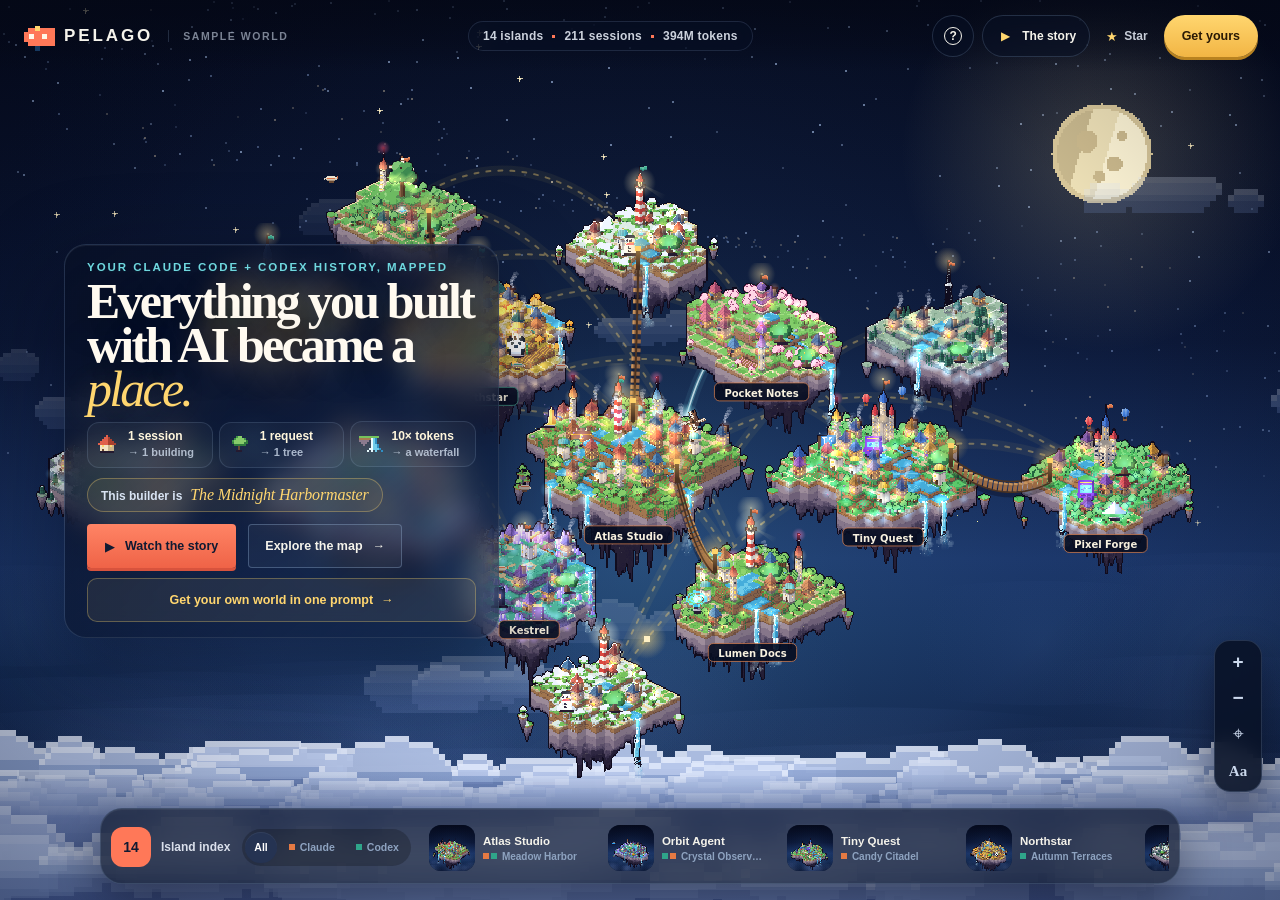
==== commit 0bc1890c: "Share loop: posts carry the picture, a 12-second rise reel, moment cards - Post buttons for X, Linke" ====
--- a/docs/index.html
+++ b/docs/index.html
@@ -232,7 +232,6 @@
   .map-controls { right: 9px; bottom: 111px; }.map-controls button { width: 36px; height: 34px; }
   .map-key { top: 8px; left: 8px; width: calc(100vw - 16px); max-height: calc(100% - 110px); padding: 18px; }.key-grid { grid-template-columns: 1fr; }.key-item { min-height: 78px; }.key-item:nth-child(-n+3) { border-bottom: 1px solid var(--line); }
   .island-sheet { top: auto; left: 8px; right: 8px; bottom: 108px; width: auto; max-height: min(67vh, 570px); transform: translateY(16px); }.island-sheet.open { transform: none; }.sheet-preview { height: 145px; }.sheet-content { padding: 17px; }
-  .export-layout { grid-template-columns: 1fr; }.export-options { border-right: 0; border-bottom: 1px solid var(--line); }.format-list { grid-template-columns: repeat(3, 1fr); }.format-option { grid-template-columns: 1fr; place-items: center; text-align: center; padding: 7px; }.format-option .ratio, .format-option i { display: none; }.export-stage { min-height: 300px; }.export-stage canvas { max-height: 270px; }
 }
 
 @media (prefers-reduced-motion: reduce) {
@@ -248,7 +247,7 @@
 .primary-action { gap: 10px; }
 .action-icon.play { border: 0; font-size: 11.5px; color: var(--sun); }
 .story-action { border-color: rgba(255,214,111,.36); }
-.share-row { display: grid; grid-template-columns: repeat(3, 1fr); gap: 6px; margin-top: 8px; }
+.share-row { display: flex; gap: 6px; margin-top: 6px; }.share-row .share-mini { flex: 1 1 0; }
 .share-mini { min-height: 38px; border: 1px solid var(--line); border-radius: 4px; background: rgba(255,255,255,.03); color: var(--ink); font-size: 11.5px; font-weight: 850; cursor: pointer; }
 .share-mini:hover { background: rgba(255,255,255,.08); }
 
@@ -657,6 +656,46 @@
 .keeper-tile .relic-icon { max-width: none; max-height: none; }
 .keeper-tile figcaption { color: rgba(220,232,248,.82); font-size: 11px; font-weight: 800; line-height: 1.2; text-align: center; }
 .keeper-tile.mine figcaption { color: var(--accent); }
+
+/* ---------- Share studio: post buttons, the tip, moments, and the phone layout ---------- */
+.format-option { min-height: 50px; }
+.edit-toggle { display: none; }
+.post-label { margin: 16px 0 8px; }
+.post-row { display: grid; grid-template-columns: 1fr 1fr; gap: 6px; }
+.share-tip { margin: 10px 0 0; color: var(--muted); font-size: 11px; font-weight: 700; line-height: 1.4; }
+.share-bar { display: none; }
+.share-pill { display: inline-flex; align-items: center; gap: 7px; min-height: 40px; margin-top: 4px; padding: 0 16px; border: 1px solid rgba(255,214,111,.5); border-radius: 999px; background: rgba(255,214,111,.1); color: #ffe7a8; font-size: 13px; font-weight: 850; text-shadow: none; cursor: pointer; transition: background .16s, transform .16s cubic-bezier(.22,1,.36,1); }
+.share-pill:hover { background: rgba(255,214,111,.2); transform: translateY(-1px); }
+.slide-persona .share-pill:not(.shown) { visibility: hidden; }
+.relic-share { display: flex; align-items: center; justify-content: center; gap: 8px; width: 100%; min-height: 42px; margin-top: 14px; border: 1px solid color-mix(in srgb, var(--rarity) 55%, transparent); border-radius: 12px; background: color-mix(in srgb, var(--rarity) 12%, transparent); color: #fff6dc; font-size: 12.5px; font-weight: 850; cursor: pointer; }
+.relic-share:hover { background: color-mix(in srgb, var(--rarity) 22%, transparent); }
+@media (max-width: 680px) {
+  /* The preview comes first and large, formats are a strip of chips, editing folds away, and the two actions stay in reach. */
+  .share-dialog { width: 100%; max-width: 100%; height: 100dvh; max-height: 100dvh; margin: 0; border: 0; border-radius: 0; overscroll-behavior: contain; }
+  .share-dialog .dialog-head { align-items: center; padding: 10px 10px 10px 16px; }
+  .share-dialog .dialog-head h2 { font-size: 21px; }
+  .share-dialog .dialog-head .overline, .share-dialog .dialog-head > div > p:last-child { display: none; }
+  .export-layout { display: flex; flex-direction: column; min-height: 0; }
+  .export-stage { order: -1; min-height: 0; padding: 14px 16px 4px; background: transparent; }
+  .export-stage canvas { max-height: max(240px, calc(100dvh - 330px)); }
+  .export-options { padding: 10px 16px 18px; border: 0; }
+  .export-options > .field-label:first-child { display: none; }
+  .format-list { display: flex; gap: 6px; margin: 0 -16px 10px; padding: 2px 16px; overflow-x: auto; scrollbar-width: none; }
+  .format-list::-webkit-scrollbar { display: none; }
+  .format-option { flex: 0 0 auto; display: inline-flex; min-height: 40px; padding: 0 15px; border-radius: 999px; white-space: nowrap; }
+  .format-option > span:nth-child(2) small, .format-option .ratio, .format-option i, .format-option.active i { display: none; }
+  .edit-toggle { display: flex; align-items: center; justify-content: space-between; width: 100%; min-height: 44px; margin-bottom: 10px; padding: 0 14px; border: 1px solid var(--line); border-radius: 4px; background: rgba(255,255,255,.03); color: var(--ink-2); font-size: 12.5px; font-weight: 850; cursor: pointer; }
+  .edit-toggle i { font-style: normal; transition: transform .16s; }
+  .edit-toggle[aria-expanded="true"] i { transform: rotate(180deg); }
+  .card-edit:not(.open) { display: none; }
+  #cardTitle { font-size: 16px; }
+  .export-options > [data-video] { display: none; }
+  .share-bar { position: sticky; bottom: 0; z-index: 2; display: grid; gap: 8px; padding: 10px 16px calc(10px + env(safe-area-inset-bottom, 0px)); border-top: 1px solid var(--line); background: rgba(9,17,35,.96); backdrop-filter: blur(12px); }
+  .share-bar .download-action { min-height: 48px; justify-content: center; gap: 10px; font-size: 13px; }
+  .share-bar .video-action { min-height: 42px; margin: 0; justify-content: center; gap: 10px; }
+  .share-dialog .toast { bottom: calc(126px + env(safe-area-inset-bottom, 0px)); }
+}
+.toast { width: max-content; max-width: calc(100vw - 32px); }
 </style>
 </head>
 <body>
@@ -733,6 +772,7 @@
         <p class="relic-pop-why" id="relicPopReason"></p>
         <p class="relic-pop-meta"><strong>How it is earned</strong><span id="relicPopHow"></span></p>
         <p class="relic-pop-meta" id="relicPopWhere"></p>
+        <button class="relic-share" id="relicPopShare">Share this relic <span aria-hidden="true">↗</span></button>
       </section>
 
       <div class="map-controls" aria-label="Map controls">
@@ -757,9 +797,9 @@
     </main>
   </div>
 
-  <dialog class="share-dialog" id="shareDialog">
+  <dialog class="share-dialog" id="shareDialog" aria-labelledby="shareTitle">
     <div class="dialog-head">
-      <div><p class="overline">EXPORT STUDIO</p><h2>Make your world travel.</h2><p>Rendered locally as a high-resolution PNG or an 8-second video.</p></div>
+      <div><p class="overline">EXPORT STUDIO</p><h2 id="shareTitle">Make your world travel.</h2><p>Rendered locally as a high-resolution PNG or a 12-second video.</p></div>
       <button class="icon-button" data-close-dialog aria-label="Close export studio">×</button>
     </div>
     <div class="export-layout">
@@ -771,19 +811,33 @@
           <button class="format-option" data-format="social"><span class="ratio ratio-social"></span><span><strong>X / LinkedIn</strong><small>1600 × 900</small></span><i>✓</i></button>
           <button class="format-option" data-format="github"><span class="ratio ratio-github"></span><span><strong>GitHub</strong><small>1280 × 640</small></span><i>✓</i></button>
         </div>
-        <label class="field-label" for="cardTitle">Card headline</label>
-        <input id="cardTitle" maxlength="48" value="">
-        <label class="check-row"><input type="checkbox" id="includeNames" checked><span>Show project names</span></label>
+        <button class="edit-toggle" id="editToggle" aria-expanded="false" aria-controls="cardEdit"><span>Edit headline and names</span><i aria-hidden="true">▾</i></button>
+        <div class="card-edit" id="cardEdit">
+          <div id="headlineField"><label class="field-label" for="cardTitle">Card headline</label>
+          <input id="cardTitle" maxlength="48" value=""></div>
+          <label class="check-row"><input type="checkbox" id="includeNames" checked><span>Show project names</span></label>
+        </div>
         <button class="download-action" id="downloadCard">Download PNG <span aria-hidden="true">↓</span></button>
-        <button class="video-action" id="downloadVideo"><span>Download video</span> <i aria-hidden="true">▶</i></button>
+        <button class="video-action" id="downloadVideo" data-video><span>Download video</span> <i aria-hidden="true">▶</i></button>
+        <p class="field-label post-label" id="postLabel">Post it</p>
+        <div class="post-row" role="group" aria-labelledby="postLabel">
+          <button class="share-mini" data-post="x" aria-label="Copy the image and post on X">X</button>
+          <button class="share-mini" data-post="linkedin" aria-label="Copy the image and post on LinkedIn">LinkedIn</button>
+          <button class="share-mini" data-post="bluesky" aria-label="Copy the image and post on Bluesky">Bluesky</button>
+          <button class="share-mini" data-post="threads" aria-label="Copy the image and post on Threads">Threads</button>
+        </div>
         <div class="share-row">
           <button class="share-mini" id="copyCard">Copy image</button>
-          <button class="share-mini" id="postCard">Post on X</button>
           <button class="share-mini" id="nativeShare">Share…</button>
         </div>
+        <p class="share-tip">Tip: post the image and put the link in the first comment.</p>
         <p class="local-note"><i></i>Nothing is uploaded</p>
       </div>
       <div class="export-stage"><canvas id="exportCanvas"></canvas></div>
+      <div class="share-bar">
+        <button class="download-action" id="shareImage">Share image <span aria-hidden="true">↗</span></button>
+        <button class="video-action" data-video><span>Download video</span> <i aria-hidden="true">▶</i></button>
+      </div>
     </div>
   </dialog>
 
@@ -806,7 +860,7 @@
 
   <div class="toast" id="toast" role="status" aria-live="polite"></div>
   <div class="sr-only" id="srAnnounce" aria-live="polite"></div>
-  <script id="pelago-data" type="application/json">{"version":2,"demo":true,"generatedAt":"2026-10-16T13:37:43.832932+00:00","projects":[{"id":"557505a410df","name":"Atlas Studio","agent":"claude","category":"web","sessions":41,"messages":2860,"activity":9200,"firstActive":"2026-07-18T13:37:43.832932+00:00","lastActive":"2026-10-16T13:37:43.832932+00:00","seed":1433732516,"prompts":640,"tokens":{"input":20222222,"output":4550000,"cached":157227778,"total":182000000},"tools":{"build":1900,"shell":1300,"read":1100,"web":420,"crew":90},"models":["Opus","Sonnet"],"sessionSizes":[129,121,121,121,106,106,106,98,98,98,98,98,98,90,90,82,82,75,67,67,59,59,59,59,59,51,51,51,51,51,51,36,36,36,36,28,28,20,20,20,20],"tech":{"react":420,"typescript":380,"payments":40},"crews":{"claude":0.62,"codex":0.38}},{"id":"3bccedcda67f","name":"Orbit Agent","agent":"codex","category":"ai","sessions":29,"messages":1940,"activity":6100,"firstActive":"2026-07-01T13:37:43.832932+00:00","lastActive":"2026-10-14T13:37:43.832932+00:00","seed":1003285965,"prompts":410,"tokens":{"input":10666666,"output":2400000,"cached":82933334,"total":96000000},"tools":{"shell":1500,"build":700,"crew":300,"read":200},"models":["GPT"],"sessionSizes":[131,124,124,124,116,116,116,116,109,109,109,109,101,101,86,86,86,86,72,72,72,64,64,64,64,42,42,42,42],"tech":{"llm":300,"python":260,"docker":30},"crews":{"codex":0.7,"claude":0.3}},{"id":"abbcf342e8e4","name":"Tiny Quest","agent":"claude","category":"game","sessions":22,"messages":1210,"activity":4400,"firstActive":"2026-06-14T13:37:43.832932+00:00","lastActive":"2026-10-10T13:37:43.832932+00:00","seed":2881286978,"prompts":300,"tokens":{"input":4555555,"output":1025000,"cached":35419445,"total":41000000},"tools":{"build":900,"shell":500,"read":300,"web":120},"models":["Opus","Sonnet"],"sessionSizes":[108,108,102,102,95,95,89,89,83,77,71,71,65,59,59,53,40,34,34,28,22,16],"tech":{"gamedev":210,"typescript":50},"crews":{"claude":1.0}},{"id":"40c164122d6e","name":"Northstar","agent":"codex","category":"data","sessions":18,"messages":980,"activity":3500,"firstActive":"2026-05-28T13:37:43.832932+00:00","lastActive":"2026-10-05T13:37:43.832932+00:00","seed":1086415890,"prompts":220,"tokens":{"input":2555555,"output":575000,"cached":19869445,"total":23000000},"tools":{"shell":800,"read":400,"build":250},"models":["GPT"],"sessionSizes":[88,82,70,70,64,52,46,40,40,28,28,28,28,22,22,16,16,16],"tech":{"pandas":140,"python":110},"crews":{"codex":1.0}},{"id":"2371e70ee532","name":"Signal CLI","agent":"codex","category":"cli","sessions":14,"messages":620,"activity":2100,"firstActive":"2026-05-11T13:37:43.832932+00:00","lastActive":"2026-08-02T13:37:43.832932+00:00","seed":594667278,"prompts":150,"tokens":{"input":955555,"output":215000,"cached":7429445,"total":8600000},"tools":{"shell":600,"build":300,"read":120},"models":["GPT"],"sessionSizes":[87,82,82,82,72,72,57,52,47,47,28,28,18,13],"tech":{"rust":90},"crews":{"codex":1.0}},{"id":"eaaca8877a4d","name":"Pocket Notes","agent":"claude","category":"mobile","sessions":12,"messages":540,"activity":1800,"firstActive":"2026-04-24T13:37:43.832932+00:00","lastActive":"2026-09-27T13:37:43.832932+00:00","seed":3937183879,"prompts":120,"tokens":{"input":688888,"output":155000,"cached":5356112,"total":6200000},"tools":{"build":380,"shell":200,"web":60},"models":["Opus","Sonnet"],"sessionSizes":[63,53,53,48,38,33,33,28,23,18,18,13],"tech":{"swift":120},"crews":{"claude":1.0}},{"id":"f070e917e06b","name":"Paper Trail","agent":"codex","category":"web","sessions":8,"messages":300,"activity":900,"firstActive":"2026-04-07T13:37:43.832932+00:00","lastActive":"2026-06-08T13:37:43.832932+00:00","seed":4033931543,"prompts":70,"tokens":{"input":266666,"output":60000,"cached":2073334,"total":2400000},"tools":{"build":160,"shell":120,"read":40},"models":["GPT"],"sessionSizes":[57,44,40,32,27,19,19,15],"tech":{},"crews":{"codex":1.0}},{"id":"572ad3f88b9a","name":"Sunday Lab","agent":"claude","category":"other","sessions":5,"messages":140,"activity":420,"firstActive":"2026-03-21T13:37:43.832932+00:00","lastActive":"2026-09-20T13:37:43.832932+00:00","seed":1462424568,"prompts":30,"tokens":{"input":77777,"output":17500,"cached":604723,"total":700000},"tools":{"shell":50,"web":30,"crew":10},"models":["Opus","Sonnet"],"sessionSizes":[55,55,51,45,33],"tech":{},"crews":{"claude":1.0}},{"id":"1a80fe84b989","name":"Lumen Docs","agent":"claude","category":"web","sessions":16,"messages":820,"activity":2600,"firstActive":"2026-03-04T13:37:43.832932+00:00","lastActive":"2026-10-13T13:37:43.832932+00:00","seed":444661380,"prompts":170,"tokens":{"input":1377777,"output":310000,"cached":10712223,"total":12400000},"tools":{"build":500,"read":300,"web":90},"models":["Opus","Sonnet"],"sessionSizes":[100,100,100,100,95,89,72,60,55,38,38,32,26,21,21,15],"tech":{"react":140,"tailwind":120},"crews":{"claude":1.0}},{"id":"6a417919e78f","name":"Tidepool","agent":"codex","category":"data","sessions":11,"messages":560,"activity":1700,"firstActive":"2026-02-15T13:37:43.832932+00:00","lastActive":"2026-10-07T13:37:43.832932+00:00","seed":1782675737,"prompts":110,"tokens":{"input":566666,"output":127500,"cached":4405834,"total":5100000},"tools":{"shell":300,"read":140},"models":["GPT"],"sessionSizes":[94,83,83,66,66,60,49,37,32,26,20],"tech":{},"crews":{"codex":1.0}},{"id":"8e9d2c91ae80","name":"Kestrel","agent":"claude","category":"ai","sessions":13,"messages":700,"activity":2200,"firstActive":"2026-01-29T13:37:43.832932+00:00","lastActive":"2026-10-15T13:37:43.832932+00:00","seed":2392665233,"prompts":140,"tokens":{"input":1088888,"output":245000,"cached":8466112,"total":9800000},"tools":{"shell":400,"crew":60,"build":200},"models":["Opus","Sonnet"],"sessionSizes":[87,81,70,70,64,52,46,40,40,28,28,28,22],"tech":{"llm":160,"mcp":50},"crews":{"claude":1.0}},{"id":"8fdfbe8e6332","name":"Pixel Forge","agent":"claude","category":"game","sessions":9,"messages":430,"activity":1300,"firstActive":"2026-01-12T13:37:43.832932+00:00","lastActive":"2026-09-06T13:37:43.832932+00:00","seed":2413805198,"prompts":90,"tokens":{"input":433333,"output":97500,"cached":3369167,"total":3900000},"tools":{"build":260,"shell":120},"models":["Opus","Sonnet"],"sessionSizes":[88,88,83,67,56,51,35,30,19],"tech":{"gamedev":90,"threejs":40},"crews":{"claude":1.0}},{"id":"1552353e1b1a","name":"Harbor API","agent":"codex","category":"web","sessions":7,"messages":260,"activity":800,"firstActive":"2025-12-26T13:37:43.832932+00:00","lastActive":"2026-08-07T13:37:43.832932+00:00","seed":357709118,"prompts":55,"tokens":{"input":211111,"output":47500,"cached":1641389,"total":1900000},"tools":{"shell":160,"build":80},"models":["GPT"],"sessionSizes":[73,73,68,48,40,27,23],"tech":{},"crews":{"codex":1.0}},{"id":"4f26510a8774","name":"Night Owl","agent":"claude","category":"cli","sessions":6,"messages":190,"activity":560,"firstActive":"2025-12-09T13:37:43.832932+00:00","lastActive":"2026-10-14T13:37:43.832932+00:00","seed":1327911178,"prompts":40,"tokens":{"input":122222,"output":27500,"cached":950278,"total":1100000},"tools":{"shell":120,"build":40},"models":["Opus","Sonnet"],"sessionSizes":[44,37,27,16,13,9],"tech":{},"crews":{"claude":1.0}}],"links":[{"a":"557505a410df","b":"f070e917e06b","kind":"nest","word":""},{"a":"557505a410df","b":"eaaca8877a4d","kind":"name","word":"atlas"},{"a":"3bccedcda67f","b":"2371e70ee532","kind":"name","word":"orbit"},{"a":"40c164122d6e","b":"572ad3f88b9a","kind":"nest","word":""},{"a":"557505a410df","b":"1a80fe84b989","kind":"nest","word":""},{"a":"40c164122d6e","b":"6a417919e78f","kind":"name","word":"tide"},{"a":"abbcf342e8e4","b":"8fdfbe8e6332","kind":"nest","word":""}],"rhythm":{"hours":[26,17,9,4,1,0,1,2,5,9,12,11,8,10,13,15,14,12,13,18,24,31,38,34],"weekdays":[41,46,44,39,35,52,48],"activeDays":151,"longestStreak":27,"busiestDay":"2026-04-17","daily":{"2026-03-21":27,"2026-03-22":10,"2026-03-24":40,"2026-03-25":10,"2026-03-26":14,"2026-03-27":23,"2026-03-29":13,"2026-03-30":14,"2026-03-31":25,"2026-04-02":27,"2026-04-03":11,"2026-04-04":21,"2026-04-05":12,"2026-04-07":6,"2026-04-08":12,"2026-04-09":30,"2026-04-14":28,"2026-04-16":18,"2026-04-17":44,"2026-04-18":15,"2026-04-20":28,"2026-04-21":37,"2026-04-22":5,"2026-04-23":7,"2026-04-25":22,"2026-04-26":18,"2026-04-27":3,"2026-04-29":3,"2026-04-30":28,"2026-05-01":6,"2026-05-02":19,"2026-05-04":30,"2026-05-05":9,"2026-05-06":5,"2026-05-08":26,"2026-05-09":10,"2026-05-10":16,"2026-05-15":41,"2026-05-17":3,"2026-05-18":37,"2026-05-19":29,"2026-05-20":11,"2026-05-22":37,"2026-05-23":12,"2026-05-24":19,"2026-05-26":28,"2026-05-27":13,"2026-05-28":23,"2026-05-29":16,"2026-05-31":30,"2026-06-01":21,"2026-06-02":15,"2026-06-04":40,"2026-06-05":15,"2026-06-06":10,"2026-06-07":27,"2026-06-09":6,"2026-06-10":3,"2026-06-15":42,"2026-06-16":19,"2026-06-18":20,"2026-06-19":36,"2026-06-20":4,"2026-06-22":24,"2026-06-23":22,"2026-06-24":21,"2026-06-25":13,"2026-06-27":3,"2026-06-28":33,"2026-06-29":9,"2026-07-01":21,"2026-07-02":37,"2026-07-03":4,"2026-07-04":6,"2026-07-06":33,"2026-07-07":6,"2026-07-08":12,"2026-07-10":23,"2026-07-11":9,"2026-07-16":30,"2026-07-17":30,"2026-07-19":6,"2026-07-20":31,"2026-07-21":13,"2026-07-22":24,"2026-07-24":25,"2026-07-25":13,"2026-07-26":30,"2026-07-28":12,"2026-07-29":30,"2026-07-30":29,"2026-07-31":10,"2026-08-02":42,"2026-08-03":23,"2026-08-04":9,"2026-08-06":44,"2026-08-07":12,"2026-08-08":6,"2026-08-09":34,"2026-08-11":6,"2026-08-16":10,"2026-08-17":33,"2026-08-18":3,"2026-08-20":15,"2026-08-21":21,"2026-08-22":22,"2026-08-24":16,"2026-08-25":4,"2026-08-26":36,"2026-08-27":19,"2026-08-29":19,"2026-08-30":42,"2026-08-31":11,"2026-09-02":34,"2026-09-03":38,"2026-09-04":3,"2026-09-05":7,"2026-09-07":27,"2026-09-08":10,"2026-09-09":16,"2026-09-11":10,"2026-09-16":15,"2026-09-17":24,"2026-09-18":13,"2026-09-20":12,"2026-09-21":20,"2026-09-22":12,"2026-09-23":36,"2026-09-24":7,"2026-09-25":11,"2026-09-26":30,"2026-09-27":36,"2026-09-28":4,"2026-09-29":6,"2026-09-30":41,"2026-10-01":29,"2026-10-02":8,"2026-10-03":18,"2026-10-04":44,"2026-10-05":16,"2026-10-06":9,"2026-10-07":27,"2026-10-08":37,"2026-10-09":5,"2026-10-10":8,"2026-10-11":31,"2026-10-12":22,"2026-10-13":19,"2026-10-14":5,"2026-10-15":28,"2026-10-16":3},"firstDay":"2026-03-21","lastDay":"2026-10-16"},"sources":[{"agent":"claude","available":true,"files":4,"sessions":4},{"agent":"codex","available":true,"files":4,"sessions":4}],"persona":{"title":"The Midnight Harbormaster","realm":"harbor","line":"Your lamps stay lit long after the harbor sleeps.","realmLine":"You build places people arrive at: interfaces, apps, front doors.","peakHour":22,"clues":[{"label":"Midnight","why":"39% of your building happened after 10 PM"},{"label":"Harbormaster","why":"36% of your work was web"}]},"archetypes":{"prefixes":["Midnight","Dawn","Weekend","Two-Tide","Unbroken","Hive","Wandering","Morning","Sunlit","Twilight","Steady"],"titles":["Harbormaster","Gardener","Wayfinder","Stargazer","Toolsmith","Archivist","Castle Builder","Cartographer"]}}</script>
+  <script id="pelago-data" type="application/json">{"version":2,"demo":true,"generatedAt":"2026-10-16T14:32:19.271997+00:00","projects":[{"id":"557505a410df","name":"Atlas Studio","agent":"claude","category":"web","sessions":41,"messages":2860,"activity":9200,"firstActive":"2026-07-18T14:32:19.271997+00:00","lastActive":"2026-10-16T14:32:19.271997+00:00","seed":1433732516,"prompts":640,"tokens":{"input":20222222,"output":4550000,"cached":157227778,"total":182000000},"tools":{"build":1900,"shell":1300,"read":1100,"web":420,"crew":90},"models":["Opus","Sonnet"],"sessionSizes":[129,121,121,121,106,106,106,98,98,98,98,98,98,90,90,82,82,75,67,67,59,59,59,59,59,51,51,51,51,51,51,36,36,36,36,28,28,20,20,20,20],"tech":{"react":420,"typescript":380,"payments":40},"crews":{"claude":0.62,"codex":0.38}},{"id":"3bccedcda67f","name":"Orbit Agent","agent":"codex","category":"ai","sessions":29,"messages":1940,"activity":6100,"firstActive":"2026-07-01T14:32:19.271997+00:00","lastActive":"2026-10-14T14:32:19.271997+00:00","seed":1003285965,"prompts":410,"tokens":{"input":10666666,"output":2400000,"cached":82933334,"total":96000000},"tools":{"shell":1500,"build":700,"crew":300,"read":200},"models":["GPT"],"sessionSizes":[131,124,124,124,116,116,116,116,109,109,109,109,101,101,86,86,86,86,72,72,72,64,64,64,64,42,42,42,42],"tech":{"llm":300,"python":260,"docker":30},"crews":{"codex":0.7,"claude":0.3}},{"id":"abbcf342e8e4","name":"Tiny Quest","agent":"claude","category":"game","sessions":22,"messages":1210,"activity":4400,"firstActive":"2026-06-14T14:32:19.271997+00:00","lastActive":"2026-10-10T14:32:19.271997+00:00","seed":2881286978,"prompts":300,"tokens":{"input":4555555,"output":1025000,"cached":35419445,"total":41000000},"tools":{"build":900,"shell":500,"read":300,"web":120},"models":["Opus","Sonnet"],"sessionSizes":[108,108,102,102,95,95,89,89,83,77,71,71,65,59,59,53,40,34,34,28,22,16],"tech":{"gamedev":210,"typescript":50},"crews":{"claude":1.0}},{"id":"40c164122d6e","name":"Northstar","agent":"codex","category":"data","sessions":18,"messages":980,"activity":3500,"firstActive":"2026-05-28T14:32:19.271997+00:00","lastActive":"2026-10-05T14:32:19.271997+00:00","seed":1086415890,"prompts":220,"tokens":{"input":2555555,"output":575000,"cached":19869445,"total":23000000},"tools":{"shell":800,"read":400,"build":250},"models":["GPT"],"sessionSizes":[88,82,70,70,64,52,46,40,40,28,28,28,28,22,22,16,16,16],"tech":{"pandas":140,"python":110},"crews":{"codex":1.0}},{"id":"2371e70ee532","name":"Signal CLI","agent":"codex","category":"cli","sessions":14,"messages":620,"activity":2100,"firstActive":"2026-05-11T14:32:19.271997+00:00","lastActive":"2026-08-02T14:32:19.271997+00:00","seed":594667278,"prompts":150,"tokens":{"input":955555,"output":215000,"cached":7429445,"total":8600000},"tools":{"shell":600,"build":300,"read":120},"models":["GPT"],"sessionSizes":[87,82,82,82,72,72,57,52,47,47,28,28,18,13],"tech":{"rust":90},"crews":{"codex":1.0}},{"id":"eaaca8877a4d","name":"Pocket Notes","agent":"claude","category":"mobile","sessions":12,"messages":540,"activity":1800,"firstActive":"2026-04-24T14:32:19.271997+00:00","lastActive":"2026-09-27T14:32:19.271997+00:00","seed":3937183879,"prompts":120,"tokens":{"input":688888,"output":155000,"cached":5356112,"total":6200000},"tools":{"build":380,"shell":200,"web":60},"models":["Opus","Sonnet"],"sessionSizes":[63,53,53,48,38,33,33,28,23,18,18,13],"tech":{"swift":120},"crews":{"claude":1.0}},{"id":"f070e917e06b","name":"Paper Trail","agent":"codex","category":"web","sessions":8,"messages":300,"activity":900,"firstActive":"2026-04-07T14:32:19.271997+00:00","lastActive":"2026-06-08T14:32:19.271997+00:00","seed":4033931543,"prompts":70,"tokens":{"input":266666,"output":60000,"cached":2073334,"total":2400000},"tools":{"build":160,"shell":120,"read":40},"models":["GPT"],"sessionSizes":[57,44,40,32,27,19,19,15],"tech":{},"crews":{"codex":1.0}},{"id":"572ad3f88b9a","name":"Sunday Lab","agent":"claude","category":"other","sessions":5,"messages":140,"activity":420,"firstActive":"2026-03-21T14:32:19.271997+00:00","lastActive":"2026-09-20T14:32:19.271997+00:00","seed":1462424568,"prompts":30,"tokens":{"input":77777,"output":17500,"cached":604723,"total":700000},"tools":{"shell":50,"web":30,"crew":10},"models":["Opus","Sonnet"],"sessionSizes":[55,55,51,45,33],"tech":{},"crews":{"claude":1.0}},{"id":"1a80fe84b989","name":"Lumen Docs","agent":"claude","category":"web","sessions":16,"messages":820,"activity":2600,"firstActive":"2026-03-04T14:32:19.271997+00:00","lastActive":"2026-10-13T14:32:19.271997+00:00","seed":444661380,"prompts":170,"tokens":{"input":1377777,"output":310000,"cached":10712223,"total":12400000},"tools":{"build":500,"read":300,"web":90},"models":["Opus","Sonnet"],"sessionSizes":[100,100,100,100,95,89,72,60,55,38,38,32,26,21,21,15],"tech":{"react":140,"tailwind":120},"crews":{"claude":1.0}},{"id":"6a417919e78f","name":"Tidepool","agent":"codex","category":"data","sessions":11,"messages":560,"activity":1700,"firstActive":"2026-02-15T14:32:19.271997+00:00","lastActive":"2026-10-07T14:32:19.271997+00:00","seed":1782675737,"prompts":110,"tokens":{"input":566666,"output":127500,"cached":4405834,"total":5100000},"tools":{"shell":300,"read":140},"models":["GPT"],"sessionSizes":[94,83,83,66,66,60,49,37,32,26,20],"tech":{},"crews":{"codex":1.0}},{"id":"8e9d2c91ae80","name":"Kestrel","agent":"claude","category":"ai","sessions":13,"messages":700,"activity":2200,"firstActive":"2026-01-29T14:32:19.271997+00:00","lastActive":"2026-10-15T14:32:19.271997+00:00","seed":2392665233,"prompts":140,"tokens":{"input":1088888,"output":245000,"cached":8466112,"total":9800000},"tools":{"shell":400,"crew":60,"build":200},"models":["Opus","Sonnet"],"sessionSizes":[87,81,70,70,64,52,46,40,40,28,28,28,22],"tech":{"llm":160,"mcp":50},"crews":{"claude":1.0}},{"id":"8fdfbe8e6332","name":"Pixel Forge","agent":"claude","category":"game","sessions":9,"messages":430,"activity":1300,"firstActive":"2026-01-12T14:32:19.271997+00:00","lastActive":"2026-09-06T14:32:19.271997+00:00","seed":2413805198,"prompts":90,"tokens":{"input":433333,"output":97500,"cached":3369167,"total":3900000},"tools":{"build":260,"shell":120},"models":["Opus","Sonnet"],"sessionSizes":[88,88,83,67,56,51,35,30,19],"tech":{"gamedev":90,"threejs":40},"crews":{"claude":1.0}},{"id":"1552353e1b1a","name":"Harbor API","agent":"codex","category":"web","sessions":7,"messages":260,"activity":800,"firstActive":"2025-12-26T14:32:19.271997+00:00","lastActive":"2026-08-07T14:32:19.271997+00:00","seed":357709118,"prompts":55,"tokens":{"input":211111,"output":47500,"cached":1641389,"total":1900000},"tools":{"shell":160,"build":80},"models":["GPT"],"sessionSizes":[73,73,68,48,40,27,23],"tech":{},"crews":{"codex":1.0}},{"id":"4f26510a8774","name":"Night Owl","agent":"claude","category":"cli","sessions":6,"messages":190,"activity":560,"firstActive":"2025-12-09T14:32:19.271997+00:00","lastActive":"2026-10-14T14:32:19.271997+00:00","seed":1327911178,"prompts":40,"tokens":{"input":122222,"output":27500,"cached":950278,"total":1100000},"tools":{"shell":120,"build":40},"models":["Opus","Sonnet"],"sessionSizes":[44,37,27,16,13,9],"tech":{},"crews":{"claude":1.0}}],"links":[{"a":"557505a410df","b":"f070e917e06b","kind":"nest","word":""},{"a":"557505a410df","b":"eaaca8877a4d","kind":"name","word":"atlas"},{"a":"3bccedcda67f","b":"2371e70ee532","kind":"name","word":"orbit"},{"a":"40c164122d6e","b":"572ad3f88b9a","kind":"nest","word":""},{"a":"557505a410df","b":"1a80fe84b989","kind":"nest","word":""},{"a":"40c164122d6e","b":"6a417919e78f","kind":"name","word":"tide"},{"a":"abbcf342e8e4","b":"8fdfbe8e6332","kind":"nest","word":""}],"rhythm":{"hours":[26,17,9,4,1,0,1,2,5,9,12,11,8,10,13,15,14,12,13,18,24,31,38,34],"weekdays":[41,46,44,39,35,52,48],"activeDays":151,"longestStreak":27,"busiestDay":"2026-04-17","daily":{"2026-03-21":27,"2026-03-22":10,"2026-03-24":40,"2026-03-25":10,"2026-03-26":14,"2026-03-27":23,"2026-03-29":13,"2026-03-30":14,"2026-03-31":25,"2026-04-02":27,"2026-04-03":11,"2026-04-04":21,"2026-04-05":12,"2026-04-07":6,"2026-04-08":12,"2026-04-09":30,"2026-04-14":28,"2026-04-16":18,"2026-04-17":44,"2026-04-18":15,"2026-04-20":28,"2026-04-21":37,"2026-04-22":5,"2026-04-23":7,"2026-04-25":22,"2026-04-26":18,"2026-04-27":3,"2026-04-29":3,"2026-04-30":28,"2026-05-01":6,"2026-05-02":19,"2026-05-04":30,"2026-05-05":9,"2026-05-06":5,"2026-05-08":26,"2026-05-09":10,"2026-05-10":16,"2026-05-15":41,"2026-05-17":3,"2026-05-18":37,"2026-05-19":29,"2026-05-20":11,"2026-05-22":37,"2026-05-23":12,"2026-05-24":19,"2026-05-26":28,"2026-05-27":13,"2026-05-28":23,"2026-05-29":16,"2026-05-31":30,"2026-06-01":21,"2026-06-02":15,"2026-06-04":40,"2026-06-05":15,"2026-06-06":10,"2026-06-07":27,"2026-06-09":6,"2026-06-10":3,"2026-06-15":42,"2026-06-16":19,"2026-06-18":20,"2026-06-19":36,"2026-06-20":4,"2026-06-22":24,"2026-06-23":22,"2026-06-24":21,"2026-06-25":13,"2026-06-27":3,"2026-06-28":33,"2026-06-29":9,"2026-07-01":21,"2026-07-02":37,"2026-07-03":4,"2026-07-04":6,"2026-07-06":33,"2026-07-07":6,"2026-07-08":12,"2026-07-10":23,"2026-07-11":9,"2026-07-16":30,"2026-07-17":30,"2026-07-19":6,"2026-07-20":31,"2026-07-21":13,"2026-07-22":24,"2026-07-24":25,"2026-07-25":13,"2026-07-26":30,"2026-07-28":12,"2026-07-29":30,"2026-07-30":29,"2026-07-31":10,"2026-08-02":42,"2026-08-03":23,"2026-08-04":9,"2026-08-06":44,"2026-08-07":12,"2026-08-08":6,"2026-08-09":34,"2026-08-11":6,"2026-08-16":10,"2026-08-17":33,"2026-08-18":3,"2026-08-20":15,"2026-08-21":21,"2026-08-22":22,"2026-08-24":16,"2026-08-25":4,"2026-08-26":36,"2026-08-27":19,"2026-08-29":19,"2026-08-30":42,"2026-08-31":11,"2026-09-02":34,"2026-09-03":38,"2026-09-04":3,"2026-09-05":7,"2026-09-07":27,"2026-09-08":10,"2026-09-09":16,"2026-09-11":10,"2026-09-16":15,"2026-09-17":24,"2026-09-18":13,"2026-09-20":12,"2026-09-21":20,"2026-09-22":12,"2026-09-23":36,"2026-09-24":7,"2026-09-25":11,"2026-09-26":30,"2026-09-27":36,"2026-09-28":4,"2026-09-29":6,"2026-09-30":41,"2026-10-01":29,"2026-10-02":8,"2026-10-03":18,"2026-10-04":44,"2026-10-05":16,"2026-10-06":9,"2026-10-07":27,"2026-10-08":37,"2026-10-09":5,"2026-10-10":8,"2026-10-11":31,"2026-10-12":22,"2026-10-13":19,"2026-10-14":5,"2026-10-15":28,"2026-10-16":3},"firstDay":"2026-03-21","lastDay":"2026-10-16"},"sources":[{"agent":"claude","available":true,"files":4,"sessions":4},{"agent":"codex","available":true,"files":4,"sessions":4}],"persona":{"title":"The Midnight Harbormaster","realm":"harbor","line":"Your lamps stay lit long after the harbor sleeps.","realmLine":"You build places people arrive at: interfaces, apps, front doors.","peakHour":22,"clues":[{"label":"Midnight","why":"39% of your building happened after 10 PM"},{"label":"Harbormaster","why":"36% of your work was web"}]},"archetypes":{"prefixes":["Midnight","Dawn","Weekend","Two-Tide","Unbroken","Hive","Wandering","Morning","Sunlit","Twilight","Steady"],"titles":["Harbormaster","Gardener","Wayfinder","Stargazer","Toolsmith","Archivist","Castle Builder","Cartographer"]}}</script>
   <script>/* ---------- Procedural islands: every island is built from its own work ---------- */
 // Isometric pixel art, painted pixel by pixel into a buffer with one light source (upper left),
 // warm highlights, cool shadows, dithered materials and a dark silhouette outline.
@@ -2831,7 +2885,7 @@
   scale: 1, panX: 0, panY: 0, dragging: false, moved: false, pointerX: 0, pointerY: 0,
   startX: 0, startY: 0, filter: 'all', selected: null, hovered: null, format: 'story',
   exportSelected: null, showNames: true, entered: false, items: [], viewWidth: 0, viewHeight: 0,
-  hideNames: false,
+  hideNames: false, moment: null,
 };
 // Hide names: for screenshots and screen shares, no project name appears anywhere on the page or on
 // cards. Where words are needed, an island is called by its kind ("Meadow harbor") instead.
@@ -2897,6 +2951,13 @@
   const claude = PROJECTS.reduce((sum, project) => sum + project.activity * (crewsOf(project).claude || 0), 0);
   return { claude: Math.round(claude / total * 100), codex: 100 - Math.round(claude / total * 100) };
 }
+// The agents a post names, in the words people search for: each one that did at least a tenth of the work.
+function agentPhrase() {
+  const { claude, codex } = agentShares();
+  return claude >= 10 && codex >= 10 ? 'Claude Code + Codex' : claude >= codex ? 'Claude Code' : 'Codex';
+}
+// A name a share may carry: none when the page hides names or the card's "Show project names" is off.
+function sharedName(project) { return state.showNames ? nameOf(project) : ''; }
 function personaParts(title = PERSONA.title) {
   const words = title.split(' ');
   return { lead: words.slice(0, -1).join(' ') || title, accent: words.length > 1 ? words[words.length - 1] : '' };
@@ -3009,12 +3070,12 @@
   return `${plural(recipe.buildings.count, 'building')}, ${plural(recipe.trees.count, 'tree')} and ${plural(recipe.waterfalls, 'waterfall')}, all built from ${compact(project.sessions)} sessions${totalTokens(project) ? ` and ${compact(totalTokens(project))} tokens` : ''}.`;
 }
 
-function cardCopy(selected) {
+function cardCopy(selected, showNames = state.showNames) {
   if (selected) {
     return {
       overline: DATA.demo ? 'A SAMPLE ISLAND' : TEAM ? 'AN ISLAND WE BUILT WITH AI' : 'AN ISLAND I BUILT WITH AI',
       accent: keeperFor(CATEGORY_REALM[selected.category] || 'wilds').accent,
-      title: nameOf(selected) || kindOf(selected),
+      title: (showNames ? nameOf(selected) : '') || kindOf(selected),
       line: islandLine(selected),
       stats: [[compact(selected.sessions), 'sessions'], [compact(selected.prompts ?? selected.messages), selected.prompts !== undefined ? 'requests' : 'messages'], totalTokens(selected) ? [compact(totalTokens(selected)), 'tokens'] : [`${activeSpan(selected)}d`, 'lifespan']],
     };
@@ -3033,7 +3094,7 @@
   };
 }
 
-function drawTitle(context, title, x, y, maxWidth, size, align = 'left') {
+function drawTitle(context, title, x, y, maxWidth, size, align = 'left', draw = true) {
   context.textAlign = align;
   const { lead, accent } = personaParts(title);
   const isPersona = title === PERSONA.title && accent;
@@ -3042,7 +3103,7 @@
   while (isPersona && size > full * .8 && wrapLines(context, lead, maxWidth).length > 1) { size *= .95; context.font = `700 ${size}px ${SERIF}`; }
   const lines = isPersona ? [...wrapLines(context, lead, maxWidth), accent] : wrapLines(context, title, maxWidth);
   const shown = lines.slice(0, 3);
-  shown.forEach((line, index) => {
+  if (draw) shown.forEach((line, index) => {
     const last = isPersona && index === shown.length - 1;
     context.font = `${last ? 'italic 400' : '700'} ${size}px ${SERIF}`;
     context.fillStyle = last ? COLORS.sun : COLORS.paper;
@@ -3051,26 +3112,14 @@
   return y + (shown.length - 1) * size * .98;
 }
 
-function renderCard(canvas, format = state.format, selected = state.exportSelected, showNames = state.showNames, options = {}) {
-  // The card is the same night scene as the desktop map: the whole archipelago fills the frame and the
-  // words sit on dark scrims at the top and bottom. A video records the 'scene' layer every frame and
-  // lays one 'overlay' render of the words on top.
+// The card's layout: the capital as the hero, the next biggest islands packed tight around it. The still card,
+// the rise reel and the moment cards all stand on it.
+function cardScene(format, selected = null) {
   const [width, height] = FORMATS[format] || FORMATS.story;
-  const layer = options.layer || 'all';
-  if (canvas.width !== width || canvas.height !== height) { canvas.width = width; canvas.height = height; }
-  const context = canvas.getContext('2d');
-  context.clearRect(0, 0, width, height);
   const tall = height / width > 1.4;
   const square = !tall && height / width > .9;
   const wide = !tall && !square;
   const scale = tall || square ? width / 1080 : height / 900;
-  const pad = (wide ? 60 : 68) * scale;
-  const copy = cardCopy(selected);
-  const year = new Date(NOW).getFullYear();
-  const time = options.time ?? 2400;
-  const zoom = options.zoom || 1;
-
-  // 1. The archipelago: the capital as the hero, the next biggest islands packed tight around it.
   const ranked = [...PROJECTS].sort((a, b) => b.activity - a.activity);
   const shown = selected ? [selected] : ranked;
   const hero = selected || ranked[0];
@@ -3080,29 +3129,38 @@
     : square ? { left: -bleed, right: -bleed, top: height * .31, bottom: height * .26 }
       : { left: width * .4, right: -bleed, top: -height * .04, bottom: 20 * scale };
   const items = makeLayout(width, height, shown, { ...box, hang: selected ? .8 : .32, maxSize: 4000, factors });
-  const flat = { transform: { x: 0, y: 0, scale: 1 }, detail: true, selected: false, hovered: false };
-  const pixel = items[0]?.px || 1;
-  const heroItem = items.find((item) => item.project.id === hero.id);
-  if (layer !== 'overlay') {
-  context.save();
-  if (zoom !== 1) {
-    const centreX = heroItem ? heroItem.x : width / 2, centreY = heroItem ? heroItem.y : height / 2;
-    context.translate(centreX, centreY); context.scale(zoom, zoom); context.translate(-centreX, -centreY);
-  }
+  return { width, height, tall, square, wide, scale, selected, items, heroItem: items.find((item) => item.project.id === hero?.id) };
+}
+
+// The night scene behind a card. In the reel `rise` is the time in seconds: islands still to come stay under the
+// cloud sea, rising ones climb through a puff of cloud, and the route and bridges only reach islands that are up.
+function drawCardScene(context, scene, { time = 2400, camera = null, rise = null, showNames = false } = {}) {
+  const { width, height, tall, wide, scale, selected, items, heroItem } = scene;
+  const view = camera || { x: 0, y: 0, scale: 1 };
+  const flat = { transform: view, detail: true, selected: false, hovered: false, label: false, time };
+  const pixel = (items[0]?.px || 1) * view.scale;
+  const up = rise === null ? null : (item) => riseAt(item, rise);
   // A persona card's keeper stands where the moon would, so the moon rises higher and further left.
   drawOcean(context, width, height, selected ? selected.seed : 73, time, selected || wide ? null : tall ? [.6, .062] : [.6, .08]);
   drawCloudSea(context, width, height, time);
   if (heroItem) {
     // A warm halo behind the capital gives the card a centre.
-    const radius = heroItem.size * 2.4;
-    const halo = context.createRadialGradient(heroItem.x, heroItem.y - heroItem.size * .3, 0, heroItem.x, heroItem.y - heroItem.size * .3, radius);
+    const radius = heroItem.size * 2.4 * view.scale;
+    const x = view.x + heroItem.x * view.scale, y = view.y + (heroItem.y - heroItem.size * .3) * view.scale;
+    const halo = context.createRadialGradient(x, y, 0, x, y, radius);
     halo.addColorStop(0, 'rgba(255,214,111,.28)'); halo.addColorStop(.45, 'rgba(125,190,240,.1)'); halo.addColorStop(1, 'rgba(125,190,240,0)');
-    context.fillStyle = halo; context.fillRect(heroItem.x - radius, heroItem.y - radius * 1.2, radius * 2, radius * 2.2);
-  }
-  if (!selected) drawConnections(context, items, flat.transform, time, pixel, 'route');
-  [...items].sort((a, b) => a.y - b.y).forEach((item) => drawIsland(context, item, { ...flat, label: false, time }));
-  if (!selected) drawConnections(context, items, flat.transform, time, pixel, 'bridges');
+    context.fillStyle = halo; context.fillRect(x - radius, view.y + heroItem.y * view.scale - radius * 1.2, radius * 2, radius * 2.2);
+  }
+  if (!selected) drawConnections(context, items, view, time, pixel, 'route', up);
+  const rising = [];
+  [...items].sort((a, b) => a.y - b.y).forEach((item) => {
+    const shown = up ? up(item) : 1;
+    if (shown >= 1) drawIsland(context, item, flat);
+    else if (shown > 0) { drawRisingIsland(context, item, flat, shown); rising.push([item, shown]); }
+  });
+  if (!selected) drawConnections(context, items, view, time, pixel, 'bridges', up);
   drawCloudSea(context, width, height, time, true);
+  rising.forEach(([item, shown]) => drawPuff(context, view.x + item.x * view.scale, view.y + (item.y + item.size * .28) * view.scale, item.size * .8 * view.scale, shown, Math.max(4, Math.round(7 * scale)), item.project.seed));
   if (showNames && !selected) {
     // Label the biggest islands whose name fits fully inside the card.
     const labelScale = (item) => scale * (item === heroItem ? 1.35 : 1) * (tall ? 2.6 : wide ? 1.6 : 2.1);
@@ -3112,21 +3170,126 @@
       const half = (context.measureText(nameOf(item.project)).width + size * 2) / 2;
       return item.x - half > 12 * scale && item.x + half < width - 12 * scale;
     };
-    items.filter((item) => item === heroItem || fits(item)).sort((a, b) => b.project.activity - a.project.activity).slice(0, tall ? 5 : 4)
+    items.filter((item) => (item === heroItem || fits(item)) && (!up || up(item) >= 1)).sort((a, b) => b.project.activity - a.project.activity).slice(0, tall ? 5 : 4)
       .forEach((item) => drawIslandLabel(context, item, { ...flat, labelScale: labelScale(item) }));
   }
-  const hidden = PROJECTS.length - shown.length;
-  if (hidden > 0 && !selected && !wide) {
-    const bottom = Math.max(...items.map((item) => item.y + item.size * .9));
-    context.textAlign = 'center'; context.fillStyle = 'rgba(220,232,248,.75)'; context.font = `800 ${(tall ? 20 : 15) * scale}px ${SANS}`;
-    if ('letterSpacing' in context) context.letterSpacing = `${2 * scale}px`;
-    const centreX = wide ? (box.left + width - box.right) / 2 : width / 2;
-    context.fillText(`+ ${hidden} MORE ISLANDS`, centreX, Math.min(bottom + 26 * scale, height - (tall ? 410 : wide ? 70 : 250) * scale));
-    if ('letterSpacing' in context) context.letterSpacing = '0px';
-  }
-  context.restore();
-  }
-  if (layer === 'scene') return canvas;
+}
+
+// The order the islands were founded in. The golden route follows it and the rise reel raises them in it; the
+// capital (or a card's only island) is up from the first frame, so it takes no turn.
+function foundingOrder(items) {
+  const order = [...items].sort((a, b) => (Date.parse(a.project.firstActive || '') || 0) - (Date.parse(b.project.firstActive || '') || 0));
+  const first = items.length > 1 ? capital()?.id : items[0]?.project.id;
+  const founders = order.length - (order.some((item) => item.project.id === first) ? 1 : 0);
+  let turn = 0;
+  order.forEach((item) => { item.founding = item.project.id === first ? -1 : turn++; item.founders = founders; });
+  return order;
+}
+// How far an island has risen t seconds into the reel: 0 under the cloud sea, 1 in its place. The turns are spread
+// over the first 7.5 seconds; an island foundingOrder() has not numbered is simply there.
+const RISE = { from: .3, to: 7.5, each: 1.2 };
+function riseAt(item, t) {
+  if (!(item.founding >= 0)) return 1;
+  const begin = RISE.from + (item.founders > 1 ? item.founding / (item.founders - 1) : 0) * (RISE.to - RISE.each - RISE.from);
+  return clamp((t - begin) / RISE.each, 0, 1);
+}
+// A 4×4 Bayer screen: at `level` (0 to 16) the cells whose threshold is under level/16 are solid.
+const ditherTiles = new Map();
+function ditherTile(level, cell) {
+  const key = `${level}|${cell}`;
+  if (!ditherTiles.has(key)) {
+    const tile = document.createElement('canvas');
+    tile.width = tile.height = 4 * cell;
+    const context = tile.getContext('2d');
+    context.fillStyle = '#000';
+    for (let y = 0; y < 4; y += 1) for (let x = 0; x < 4; x += 1) if (BAYER[(y << 2) | x] < level / 16) context.fillRect(x * cell, y * cell, cell, cell);
+    ditherTiles.set(key, tile);
+  }
+  return ditherTiles.get(key);
+}
+// An island coming up through the cloud sea: it climbs in whole art pixels and dithers in through a Bayer screen
+// laid on its own art grid, so it arrives as hard pixels and is never half transparent.
+const riseCanvas = document.createElement('canvas');
+function drawRisingIsland(context, item, options, progress) {
+  const view = options.transform;
+  const risen = { ...item, y: item.y + Math.round(Math.pow(1 - progress, 3) * item.size * 1.1 / item.px) * item.px };
+  const { art } = islandMetrics(item.project);
+  const step = item.px * view.scale, margin = Math.ceil(24 * step);
+  const left = Math.round(view.x + (risen.x - art.anchorX * item.px) * view.scale) - margin;
+  const top = Math.round(view.y + (risen.y - art.anchorY * item.px) * view.scale) - margin;
+  const width = Math.ceil(art.art.width * step) + margin * 2, height = Math.ceil(art.art.height * step) + margin * 2;
+  if (riseCanvas.width < width || riseCanvas.height < height) { riseCanvas.width = Math.max(riseCanvas.width, width); riseCanvas.height = Math.max(riseCanvas.height, height); }
+  const scratch = riseCanvas.getContext('2d');
+  scratch.clearRect(0, 0, width, height);
+  drawIsland(scratch, risen, { ...options, transform: { x: view.x - left, y: view.y - top, scale: view.scale } });
+  const pattern = scratch.createPattern(ditherTile(Math.min(16, Math.floor(progress / .6 * 17)), Math.max(3, Math.round(step * 3))), 'repeat');
+  pattern.setTransform(new DOMMatrix([1, 0, 0, 1, margin, margin]));
+  scratch.globalCompositeOperation = 'destination-in';
+  scratch.fillStyle = pattern; scratch.fillRect(0, 0, width, height);
+  scratch.globalCompositeOperation = 'source-over';
+  context.drawImage(riseCanvas, 0, 0, width, height, left, top, width, height);
+}
+// The puff of cloud an island breaks through: hard pixel lobes that swell, then wear away in Bayer order.
+function drawPuff(context, x, y, radius, progress, cell, seed) {
+  const random = seeded(seed ^ 0x5f3759df);
+  const lobes = Array.from({ length: 5 }, (_, index) => ({ x: (index - 2) * .38 + (random() - .5) * .12, y: -(index % 2) * .1 - (index === 2) * .16, r: .3 + random() * .12 + (index === 2 ? .16 : index % 2 ? .08 : 0) }));
+  const swell = .5 + .5 * Math.min(1, progress / .3), wear = clamp((progress - .25) / .75, 0, 1);
+  // Round lobes on a flat underside, like the cloud sea's own sprites.
+  const inside = (u, v) => v < .2 && lobes.some((lobe) => Math.hypot(u - lobe.x, (v - lobe.y) * 1.25) < lobe.r * swell);
+  const reach = Math.ceil(radius * 1.3 / cell), rows = Math.ceil(radius * .75 / cell);
+  const ox = Math.round(x), oy = Math.round(y), step = cell / radius;
+  for (let gy = -rows; gy <= rows; gy += 1) for (let gx = -reach; gx <= reach; gx += 1) {
+    const u = gx * step, v = gy * step;
+    if (BAYER[((gy & 3) << 2) | (gx & 3)] < wear || !inside(u, v)) continue;
+    context.fillStyle = !inside(u, v - step) ? '#dfe8fb' : !inside(u, v + step) ? '#6f86ba' : v > .02 ? '#93a9d6' : '#b9c9ec';
+    context.fillRect(ox + gx * cell, oy + gy * cell, cell, cell);
+  }
+}
+
+// The beats of the rise reel, in seconds.
+const REEL = { seconds: 12, rise: 7.5, pull: 10, title: 7.7, keeper: 8.05, line: 8.45, badge: 9, cta: 10 };
+// A slam: nothing before `from`, then a scale that drops hard from 1 + lift (2.4 by default) to 1.
+function slam(t, from, length = .28, lift = 1.4) {
+  return t < from ? 0 : 1 + Math.pow(1 - Math.min(1, (t - from) / length), 3) * lift;
+}
+const CTA_TEXT = `Map yours  →  ${REPO_URL}`;
+// The call to action: a coral pill whose words sit on `baseline`. Returns its width; with `draw` off it only measures.
+function drawCta(context, x, baseline, scale, big, draw = true) {
+  context.font = `800 ${(big ? 22 : 16) * scale}px ${SANS}`;
+  const width = context.measureText(CTA_TEXT).width + 40 * scale;
+  if (!draw) return width;
+  context.fillStyle = 'rgba(255,120,88,.9)';
+  context.beginPath(); context.roundRect(x, baseline - (big ? 36 : 27) * scale, width, (big ? 52 : 38) * scale, 999); context.fill();
+  context.fillStyle = '#fff'; context.textAlign = 'left'; context.fillText(CTA_TEXT, x + 20 * scale, baseline - 2 * scale);
+  return width;
+}
+
+function renderCard(canvas, format = state.format, selected = state.exportSelected, showNames = state.showNames, options = {}) {
+  // The card is the same night scene as the desktop map: the whole archipelago fills the frame and the words sit on
+  // dark scrims at the top and bottom. The rise reel passes its time as `reel`: then every word arrives on its beat
+  // and the counters show `stats`.
+  const scene = options.scene || cardScene(format, selected);
+  const { width, height, tall, square, wide, scale } = scene;
+  if (canvas.width !== width || canvas.height !== height) { canvas.width = width; canvas.height = height; }
+  const context = canvas.getContext('2d');
+  context.clearRect(0, 0, width, height);
+  const pad = (wide ? 60 : 68) * scale;
+  const copy = cardCopy(selected, showNames);
+  const year = new Date(NOW).getFullYear();
+  const beat = options.reel ?? null;
+  const arrive = (from, lift) => (beat === null ? 1 : slam(beat, from, undefined, lift));
+  const after = (from) => beat === null || beat >= from;
+  // Draws at `size` around (x, y), and nothing while the size is 0.
+  const sized = (size, x, y, draw) => {
+    if (!size) return;
+    context.save();
+    if (size !== 1) { context.translate(x, y); context.scale(size, size); context.translate(-x, -y); }
+    draw();
+    context.restore();
+  };
+
+  // 1. The archipelago.
+  drawCardScene(context, scene, { time: options.time ?? 2400, camera: options.camera, rise: beat, showNames });
 
   // 2. Scrims so the words always read.
   const scrim = (y0, y1, from, to) => {
@@ -3150,23 +3313,30 @@
   const textWidth = wide ? width * .36 - pad : width - pad * 2;
   const top = wide ? height * .2 : pad + 92 * scale;
   drawPixelFrame(context, width, height, copy.accent, scale);
-  context.textAlign = 'left'; context.fillStyle = copy.accent; context.font = `900 ${(wide ? 16 : 19) * scale}px ${SANS}`;
-  context.fillText(copy.overline, pad, top);
+  const titleIn = arrive(REEL.title);
+  if (titleIn === 1) {
+    context.textAlign = 'left'; context.fillStyle = copy.accent; context.font = `900 ${(wide ? 16 : 19) * scale}px ${SANS}`;
+    context.fillText(copy.overline, pad, top);
+  }
   const titleSize = (tall ? 92 : square ? 66 : 62) * scale;
   // The keeper stands at the end of the title, in whole pixels.
   const cell = selected ? 0 : Math.max(3, Math.round((tall ? 8 : square ? 6 : 7) * scale));
-  if (cell) {
+  const keeperIn = arrive(REEL.keeper);
+  if (cell && keeperIn) {
     const keeperX = pad + textWidth - 16 * cell, keeperBottom = top + titleSize * 2.1;
     const halo = context.createRadialGradient(keeperX + 8 * cell, keeperBottom - 10 * cell, 0, keeperX + 8 * cell, keeperBottom - 10 * cell, 16 * cell);
     halo.addColorStop(0, `${copy.accent}38`); halo.addColorStop(1, `${copy.accent}00`);
     context.fillStyle = halo; context.fillRect(keeperX - 8 * cell, keeperBottom - 26 * cell, 32 * cell, 32 * cell);
-    drawKeeper(context, PERSONA.realm, keeperX, keeperBottom, cell);
-  }
-  const end = drawTitle(context, copy.title, pad, top + titleSize * 1.04, textWidth - (cell ? 16 * cell + 20 * scale : 0), titleSize);
-  context.fillStyle = '#d2e1f0'; context.font = `600 ${(tall ? 28 : 22) * scale}px ${SANS}`;
+    const size = Math.round(cell * keeperIn);
+    drawKeeper(context, PERSONA.realm, keeperX + 8 * (cell - size), keeperBottom, size);
+  }
+  const titleWidth = textWidth - (cell ? 16 * cell + 20 * scale : 0);
+  const end = drawTitle(context, copy.title, pad, top + titleSize * 1.04, titleWidth, titleSize, 'left', false);
+  sized(titleIn, pad + titleWidth / 2, (top + titleSize * .6 + end) / 2, () => drawTitle(context, copy.title, pad, top + titleSize * 1.04, titleWidth, titleSize));
+  context.textAlign = 'left'; context.fillStyle = '#d2e1f0'; context.font = `600 ${(tall ? 28 : 22) * scale}px ${SANS}`;
   const lines = wrapLines(context, copy.line, textWidth).slice(0, 2);
-  lines.forEach((line, index) => context.fillText(line, pad, end + (tall ? 58 : 44) * scale + index * (tall ? 38 : 30) * scale));
-  if (TEAM && !selected) {
+  if (after(REEL.line)) lines.forEach((line, index) => context.fillText(line, pad, end + (tall ? 58 : 44) * scale + index * (tall ? 38 : 30) * scale));
+  if (TEAM && !selected && after(REEL.line)) {
     // The crew, each in their colour.
     let chipX = pad;
     const chipY = end + (tall ? 58 : 44) * scale + lines.length * (tall ? 38 : 30) * scale + (tall ? 8 : 4) * scale;
@@ -3185,7 +3355,7 @@
   // 4. Footer: a glass panel of stat tiles, the rarest relic, rhythm and the call to action.
   const relicsFound = earnedRelics();
   const rarest = RELICS.filter((relic) => relicsFound.has(relic.id)).sort((a, b) => RARITY_ORDER[a.rarity] - RARITY_ORDER[b.rarity])[0];
-  const stats = selected ? copy.stats : [...copy.stats, [`${relicsFound.size}/${RELICS.length}`, 'relics']];
+  const stats = options.stats || (selected ? copy.stats : [...copy.stats, [`${relicsFound.size}/${RELICS.length}`, 'relics']]);
   const glass = (x, y, w, h, radius) => {
     context.save();
     context.beginPath(); context.roundRect(x, y, w, h, radius);
@@ -3218,7 +3388,7 @@
     });
   };
   const badge = (x, y, h) => {
-    if (!rarest || selected) return 0;
+    if (!rarest || selected || !after(REEL.badge)) return 0;
     const iconSize = h - 12 * scale;
     context.font = `800 ${(tall ? 20 : 15) * scale}px ${SANS}`;
     const text = `Rarest relic · ${rarest.name}`;
@@ -3249,87 +3419,290 @@
       drawRhythmBars(context, pad, height - 196 * scale, width - pad * 2, 44 * scale);
       context.textAlign = 'left'; context.fillStyle = '#9fbad4'; context.font = `800 ${15 * scale}px ${SANS}`;
       context.fillText(`BUSIEST HOUR · ${hourLabel(peakHour())}${RHYTHM.longestStreak ? `   ·   ${RHYTHM.longestStreak}-DAY STREAK` : ''}`, pad, height - 124 * scale);
-    } else if (!selected) {
-      badge(width - pad - 0, -1000, 0);
     }
   }
-  context.font = `800 ${(tall ? 22 : 16) * scale}px ${SANS}`;
-  const cta = `Map yours  →  ${REPO_URL}`;
-  const ctaWidth = context.measureText(cta).width + 40 * scale;
-  context.fillStyle = 'rgba(255,120,88,.9)';
-  context.beginPath(); context.roundRect(pad, footerY - (tall ? 36 : 27) * scale, ctaWidth, (tall ? 52 : 38) * scale, 999); context.fill();
-  context.fillStyle = '#fff'; context.textAlign = 'left'; context.fillText(cta, pad + 20 * scale, footerY - 2 * scale);
-  if (!wide) {
+  // The call to action lands softer than the title and grows from its left end, so it never spills past the frame.
+  const ctaIn = arrive(REEL.cta, .35);
+  sized(ctaIn, pad, footerY - 10 * scale, () => drawCta(context, pad, footerY, scale, tall));
+  if (!wide && ctaIn === 1) {
     context.textAlign = 'right'; context.fillStyle = '#9fbad4'; context.font = `700 ${(tall ? 19 : 14) * scale}px ${SANS}`;
     context.fillText('made locally · nothing uploaded', width - pad, footerY - 2 * scale);
   }
   return canvas;
 }
 
-function shareText(selected = state.exportSelected) {
-  if (selected) return `${nameOf(selected) || 'This island'} is one of ${PROJECTS.length} islands I built with AI. Map your own Claude Code + Codex history 🏝️ ${REPO_URL}`;
-  if (TEAM) return `We're ${PERSONA.title} 🏝️ ${TEAM.members.length} builders, ${PROJECTS.length} islands and ${compact(TOTAL_SESSIONS)} sessions built with Claude Code + Codex. Map yours: https://${REPO_URL} #pelago`;
-  return `I'm ${PERSONA.title} 🏝️ ${PROJECTS.length} islands and ${compact(TOTAL_SESSIONS)} sessions built with Claude Code + Codex. Map yours: https://${REPO_URL} #pelago`;
+// The rise reel: 12 seconds, a pure function of t. The capital is there from the first frame; the other islands rise
+// from the cloud sea in the order you founded them while the golden route draws and the counters tick (0-7.5 s); the
+// camera pulls back as the archetype and its keeper slam in (7.5-10 s); then it holds on the brand and the call to action.
+function renderReelFrame(canvas, t, format = state.format, selected = state.exportSelected, showNames = state.showNames) {
+  const scene = cardScene(format, selected);
+  foundingOrder(scene.items);
+  const smooth = (k) => k * k * (3 - 2 * k);
+  const zoom = t < REEL.rise ? 1.2 - .06 * smooth(t / REEL.rise) : 1 + .14 * (1 - smooth(clamp((t - REEL.rise) / (REEL.pull - REEL.rise), 0, 1)));
+  const focus = scene.heroItem || { x: scene.width / 2, y: scene.height / 2 };
+  // The title lands with a short shake.
+  const landed = t - REEL.title - .28;
+  const shake = landed > 0 && landed < .24 ? Math.round(Math.sin(landed * 70) * (1 - landed / .24) * 8 * scene.scale) : 0;
+  const camera = { x: Math.round(focus.x * (1 - zoom)) + shake, y: Math.round(focus.y * (1 - zoom)), scale: zoom };
+  return renderCard(canvas, format, selected, showNames, { scene, time: 2400 + t * 1000, camera, reel: t, stats: selected ? null : reelStats(scene, t) });
+}
+// The reel's counters: what has risen so far.
+function reelStats(scene, t) {
+  let islands = 0, sessions = 0, tokens = 0;
+  const relics = new Set();
+  scene.items.forEach((item) => {
+    const up = riseAt(item, t);
+    if (up <= 0) return;
+    const grown = 1 - Math.pow(1 - up, 3);
+    islands += 1; sessions += item.project.sessions * grown; tokens += totalTokens(item.project) * grown;
+    if (up >= 1) relicsOf(item.project).forEach(({ relic }) => relics.add(relic.id));
+  });
+  return [[String(islands), islands === 1 ? 'island' : 'islands'], [compact(Math.round(sessions)), 'sessions'],
+    TOTAL_TOKENS ? [compact(Math.round(tokens)), 'tokens'] : cardCopy(null).stats[2], [`${relics.size}/${RELICS.length}`, 'relics']];
+}
+
+// Moment cards: one thing worth posting, big, over the world dimmed behind it. Each kind says what it shows; lines
+// are [style, text] with the style one of label, body or note.
+const MOMENTS = {
+  tokens: () => ({
+    accent: '#ffd36b', overline: 'WHAT FLOWED THROUGH', number: compact(TOTAL_TOKENS), title: 'tokens.', italic: true,
+    lines: [['body', `That's ${tokenComparison(TOTAL_TOKENS)}.`],
+      ['note', [TOTAL_PROMPTS && `${compact(TOTAL_PROMPTS)} requests`, `${compact(TOTAL_SESSIONS)} sessions`, plural(PROJECTS.length, 'island')].filter(Boolean).join(' · ')],
+      ['note', `Built with ${agentPhrase()}.`]],
+  }),
+  relic: ({ relic, project }) => {
+    const owners = earnedRelics().get(relic.id) || [project];
+    // The reason, less any "Built with …:" that repeats the hint.
+    const reason = relicsOf(project).find((entry) => entry.relic.id === relic.id)?.reason.replace(/^[^:]+: (.)/, (_, first) => first.toUpperCase());
+    return {
+      accent: RARITY[relic.rarity].color, overline: `${RARITY[relic.rarity].label.toUpperCase()} RELIC · ${relic.group.toUpperCase()}`, sprite: relic.sprite, title: relic.name,
+      lines: [['label', 'EARNED BY'], ['body', relic.hint], reason && ['note', reason],
+        ['note', `Found on ${sharedName(project) || `a ${kindOf(project).toLowerCase()}`}${owners.length > 1 ? ` and ${plural(owners.length - 1, 'other island')}` : ''}.`]].filter(Boolean),
+    };
+  },
+  archetype: () => ({
+    accent: keeperFor(PERSONA.realm).accent, sprite: keeperFor(PERSONA.realm).sprite, title: PERSONA.title,
+    overline: DATA.demo ? 'SAMPLE ARCHETYPE' : TEAM ? 'OUR AI CODING ARCHETYPE' : 'MY AI CODING ARCHETYPE',
+    lines: [['body', PERSONA.line]], clues: (PERSONA.clues || []).map((clue) => [clue.label, clue.why.replace(/\byour\b/g, TEAM ? 'our' : 'my')]),
+  }),
+};
+// A box with stepped corners: a `cell`-wide border in `stroke` around a `fill`.
+function drawPixelBox(context, x, y, w, h, cell, stroke, fill) {
+  [x, y, w, h] = [x, y, w, h].map(Math.round);
+  context.fillStyle = stroke;
+  context.fillRect(x + cell, y, w - 2 * cell, h); context.fillRect(x, y + cell, w, h - 2 * cell);
+  context.fillStyle = fill; context.fillRect(x + cell, y + cell, w - 2 * cell, h - 2 * cell);
+}
+// The moment's picture, as big as its box allows in whole pixels: a pixel number, a relic or a keeper.
+function drawMomentVisual(context, spec, box, scale) {
+  const cx = box.x + box.w / 2, cy = box.y + box.h / 2;
+  const reach = Math.min(box.w, box.h) * .75;
+  const glow = context.createRadialGradient(cx, cy, 0, cx, cy, reach);
+  glow.addColorStop(0, hexAlpha(spec.accent, .28)); glow.addColorStop(1, hexAlpha(spec.accent, 0));
+  context.fillStyle = glow; context.fillRect(cx - reach, cy - reach, reach * 2, reach * 2);
+  if (spec.number) {
+    const cell = Math.max(2, Math.floor(Math.min(box.w * .86 / pixelTextWidth(spec.number, 1), box.h / 7, 34 * scale)));
+    const x = Math.round(cx - pixelTextWidth(spec.number, cell) / 2), y = Math.round(cy + 3.5 * cell), drop = Math.max(2, Math.round(cell / 4));
+    drawPixelText(context, spec.number, x + drop, y + drop, cell, 'rgba(2,6,18,.75)');
+    drawPixelText(context, spec.number, x, y, cell, spec.accent);
+    return;
+  }
+  const sprite = RELIC_SPRITES[spec.sprite];
+  const columns = Math.max(...sprite.rows.map((row) => row.length)), rows = sprite.rows.length;
+  const cell = Math.max(2, Math.floor(Math.min(box.w / columns, box.h / rows, 34 * scale)));
+  const left = Math.round(cx - columns * cell / 2), top = Math.round(cy - rows * cell / 2);
+  paintSprite(spec.sprite, (px, py, colour) => { context.fillStyle = `rgb(${colour.join(',')})`; context.fillRect(left + px * cell, top + py * cell, cell, cell); });
+  // A few pixel glints around it.
+  const glint = Math.max(2, Math.round(cell / 3));
+  [[-.66, -.34], [.62, -.46], [.7, .2], [-.6, .3]].forEach(([dx, dy], index) => {
+    const x = Math.round(cx + dx * columns * cell), y = Math.round(cy + dy * rows * cell);
+    context.fillStyle = index % 2 ? '#fff6dc' : spec.accent;
+    context.fillRect(x - glint, y, glint * 3, glint); context.fillRect(x, y - glint, glint, glint * 3);
+  });
+}
+// On a story the brand and the call to action keep out of the top and bottom bands the apps cover.
+function renderMomentCard(canvas, kind, format = state.format, moment = state.moment) {
+  const scene = cardScene(format, null);
+  const { width, height, tall, square, wide, scale } = scene;
+  if (canvas.width !== width || canvas.height !== height) { canvas.width = width; canvas.height = height; }
+  const context = canvas.getContext('2d');
+  const spec = (MOMENTS[kind] || MOMENTS.archetype)(moment || { kind });
+  drawCardScene(context, scene);
+  context.fillStyle = 'rgba(4,9,26,.72)'; context.fillRect(0, 0, width, height);
+  const pad = (wide ? 64 : 72) * scale;
+  const safeTop = tall ? 250 * scale : pad, safeBottom = tall ? 270 * scale : pad;
+  drawPixelFrame(context, width, height, spec.accent, scale);
+  drawBrandMark(context, pad, safeTop - 8 * scale, 4.4 * scale);
+  if (!wide) {
+    context.textAlign = 'right'; context.fillStyle = '#9fbad4'; context.font = `800 ${15 * scale}px ${SANS}`;
+    context.fillText(`${TEAM ? 'OUR' : 'MY'} PELAGO · ${new Date(NOW).getFullYear()}`, width - pad, safeTop + 26 * scale);
+  }
+  // Stacked and centred on tall and square cards; words left and picture right on wide ones.
+  const visual = wide ? { x: width * .56, y: height * .14, w: width * .44 - pad, h: height * .64 }
+    : tall ? { x: pad, y: safeTop + 170 * scale, w: width - pad * 2, h: 580 * scale }
+      : { x: pad, y: safeTop + 90 * scale, w: width - pad * 2, h: 320 * scale };
+  drawMomentVisual(context, spec, visual, scale);
+  const center = !wide, x = center ? width / 2 : pad, column = center ? width - pad * 2 : width * .52 - pad;
+  const align = center ? 'center' : 'left';
+  // Sizes for tall, square and wide cards.
+  const pick = (tallSize, squareSize, wideSize) => (tall ? tallSize : wide ? wideSize : squareSize) * scale;
+  let y = wide ? height * .29 : visual.y + visual.h + pick(96, 60, 0);
+  const say = (text, font, color, spacing = 0) => {
+    context.textAlign = align; context.font = font; context.fillStyle = color;
+    if ('letterSpacing' in context) context.letterSpacing = `${spacing * scale}px`;
+    context.fillText(text, x, y, column);
+    if ('letterSpacing' in context) context.letterSpacing = '0px';
+  };
+  say(spec.overline, `900 ${pick(22, 17, 20)}px ${SANS}`, spec.accent, 3);
+  const size = pick(96, 62, 84);
+  y += size * 1.08;
+  if (spec.title === PERSONA.title) y = drawTitle(context, spec.title, x, y, column, size, align);
+  else {
+    context.font = `${spec.italic ? 'italic 400' : '700'} ${size}px ${SERIF}`;
+    wrapLines(context, spec.title, column).slice(0, 2).forEach((line, index) => { if (index) y += size * .98; say(line, context.font, spec.italic ? spec.accent : COLORS.paper); });
+  }
+  y += pick(22, 12, 16);
+  const styles = {
+    label: [`900 ${pick(18, 13, 16)}px ${SANS}`, spec.accent, 2, pick(40, 28, 36)],
+    body: [`600 ${pick(30, 21, 28)}px ${SANS}`, '#e6eef8', 0, pick(42, 29, 38)],
+    note: [`700 ${pick(23, 16, 21)}px ${SANS}`, '#9fbad4', 0, pick(36, 25, 31)],
+  };
+  spec.lines.forEach(([style, text]) => {
+    const [font, color, spacing, lead] = styles[style];
+    context.font = font;
+    wrapLines(context, text, column).slice(0, 2).forEach((line) => { y += lead; say(line, font, color, spacing); });
+  });
+  // The clues that decided an archetype, as stepped chips in its accent.
+  (spec.clues || []).forEach(([label, why]) => {
+    y += pick(22, 12, 16);
+    const labelFont = `900 ${pick(17, 12, 15)}px ${SANS}`, whyFont = `700 ${pick(23, 16, 20)}px ${SANS}`;
+    const h = pick(56, 38, 50), inset = 18 * scale, gap = 14 * scale;
+    context.font = labelFont; const labelWidth = context.measureText(label.toUpperCase()).width;
+    context.font = whyFont; const w = Math.min(column, labelWidth + gap + context.measureText(why).width + inset * 2);
+    const left = center ? x - w / 2 : x;
+    drawPixelBox(context, left, y, w, h, Math.max(2, Math.round(3 * scale)), spec.accent, 'rgba(5,11,28,.88)');
+    context.textAlign = 'left';
+    context.font = labelFont; context.fillStyle = spec.accent; context.fillText(label.toUpperCase(), left + inset, y + h * .6);
+    context.font = whyFont; context.fillStyle = '#e8f0fc'; context.fillText(why, left + inset + labelWidth + gap, y + h * .63, w - inset * 2 - labelWidth - gap);
+    y += h;
+  });
+  const ctaWidth = drawCta(context, 0, 0, scale, tall, false);
+  drawCta(context, center ? (width - ctaWidth) / 2 : pad, height - safeBottom, scale, tall);
+  return canvas;
+}
+
+function shareText(selected = state.exportSelected, moment = state.moment) {
+  const agents = agentPhrase(), we = Boolean(TEAM);
+  const tail = ` Map yours: ${DEMO_URL}${agents.includes('Claude') ? ' #ClaudeCode' : ''}`;
+  if (moment?.kind === 'tokens') return `${compact(TOTAL_TOKENS)} tokens through ${agents} became ${plural(PROJECTS.length, 'island')} in ${we ? 'our' : 'my'} pixel-art world.${tail}`;
+  if (moment?.kind === 'relic') {
+    const rarity = RARITY[moment.relic.rarity].label.toLowerCase(), where = sharedName(moment.project);
+    return `${we ? 'We' : 'I'} found the ${moment.relic.name}, ${/^[aeiou]/.test(rarity) ? 'an' : 'a'} ${rarity} relic${where ? ` on ${where}` : ''}, in ${we ? 'our' : 'my'} ${agents} world.${tail}`;
+  }
+  if (selected) return `${sharedName(selected) || `This ${kindOf(selected).toLowerCase()}`} is ${PROJECTS.length > 1 ? `one of the ${plural(PROJECTS.length, 'island')}` : 'the island'} ${we ? 'we' : 'I'} built with ${agents}.${tail}`;
+  return `${we ? "We're" : "I'm"} ${PERSONA.title}: ${TEAM ? `${plural(TEAM.members.length, 'builder')}, ` : ''}${plural(PROJECTS.length, 'island')} and ${compact(TOTAL_SESSIONS)} sessions built with ${agents}.${tail}`;
+}
+function renderShareCard(canvas) { return state.moment ? renderMomentCard(canvas, state.moment.kind, state.format, state.moment) : renderCard(canvas); }
+// The finished PNG for the card as it looks now. Posting and sharing must start inside the click, so the PNG is made
+// 250 ms after the preview settles and kept until the format, headline, names, island, moment or sky change.
+const cardCache = { key: '', promise: null, blob: null, timer: 0 };
+function cardKey() {
+  const moment = state.moment && [state.moment.kind, state.moment.relic?.id ?? null, state.moment.project?.id ?? null];
+  // `sky` arrives with painted skies; until then every card is night.
+  return JSON.stringify([state.format, ($('#cardTitle').value || '').trim(), state.showNames && !state.hideNames, state.exportSelected?.id ?? null, moment, typeof sky === 'object' && sky ? sky.name : 'night']);
 }
 function cardBlob() {
-  return new Promise((resolve) => renderCard(document.createElement('canvas')).toBlob(resolve, 'image/png'));
-}
+  const key = cardKey();
+  if (cardCache.key !== key || !cardCache.promise) {
+    // The open studio's preview already shows this card; anywhere else it is drawn fresh.
+    const canvas = $('#shareDialog').open ? $('#exportCanvas') : renderShareCard(document.createElement('canvas'));
+    cardCache.key = key; cardCache.blob = null;
+    cardCache.promise = new Promise((resolve) => canvas.toBlob(resolve, 'image/png')).then((blob) => { if (cardCache.key === key) cardCache.blob = blob; return blob; });
+  }
+  return cardCache.promise;
+}
+function readyBlob() { return cardCache.key === cardKey() ? cardCache.blob : null; }
+function primeCardBlob() { clearTimeout(cardCache.timer); cardCache.timer = setTimeout(cardBlob, 250); }
 function cardFileName() {
-  return `pelago-${state.exportSelected ? (nameOf(state.exportSelected) || 'island').toLowerCase().replace(/[^a-z0-9]+/g, '-') : 'world'}-${state.format}.png`;
-}
-async function downloadCard() {
-  const blob = await cardBlob();
+  const slug = (text) => text.toLowerCase().replace(/[^a-z0-9]+/g, '-').replace(/^-+|-+$/g, '');
+  const moment = state.moment;
+  const subject = moment ? [moment.kind, moment.relic?.id].filter(Boolean).join('-') : state.exportSelected ? slug(sharedName(state.exportSelected)) || 'island' : 'world';
+  return `pelago-${subject}-${state.format}.png`;
+}
+function saveBlob(blob, name) {
   const anchor = document.createElement('a');
-  anchor.download = cardFileName();
+  anchor.download = name;
   anchor.href = URL.createObjectURL(blob);
   anchor.click();
   setTimeout(() => URL.revokeObjectURL(anchor.href), 4000);
+}
+async function downloadCard() {
+  const name = cardFileName();
+  saveBlob(readyBlob() || await cardBlob(), name);
   toast('Your world is ready to travel ✦');
 }
+// Starts the clipboard write inside the click, where Safari allows it: the item is built at once around the PNG or a
+// promise of it. Resolves true once the image is on the clipboard.
+function copyImage() {
+  try {
+    return navigator.clipboard.write([new ClipboardItem({ 'image/png': readyBlob() || cardBlob() })]).then(() => true, () => false);
+  } catch {
+    return Promise.resolve(false);
+  }
+}
 async function copyCard() {
+  toast(await copyImage() ? 'Card copied. Paste it anywhere ✦' : 'Copy is blocked here. Use Download instead.');
+}
+async function nativeShare() {
+  const name = cardFileName();
+  const blob = readyBlob() || await cardBlob();
+  const file = new File([blob], name, { type: 'image/png' });
+  if (!navigator.canShare?.({ files: [file] })) { saveBlob(blob, name); toast('Your world is ready to travel ✦'); return; }
   try {
-    const blob = await cardBlob();
-    await navigator.clipboard.write([new ClipboardItem({ 'image/png': blob })]);
-    toast('Card copied. Paste it anywhere ✦');
-  } catch {
-    toast('Copy is blocked here. Use Download instead.');
-  }
-}
-async function nativeShare() {
-  const blob = await cardBlob();
-  const file = new File([blob], cardFileName(), { type: 'image/png' });
-  if (navigator.canShare?.({ files: [file] })) {
-    try { await navigator.share({ files: [file], text: shareText() }); } catch { /* user closed the sheet */ }
-  } else {
-    await downloadCard();
-  }
-}
-const VIDEO_SECONDS = 8;
+    await navigator.share({ files: [file], text: shareText() });
+  } catch (error) {
+    if (error?.name === 'AbortError') return;
+    saveBlob(blob, name);
+    toast('Sharing is blocked here, so the image was downloaded.');
+  }
+}
+const POST_TO = {
+  x: 'https://x.com/intent/post?text=',
+  linkedin: 'https://www.linkedin.com/feed/?shareActive=true&text=',
+  bluesky: 'https://bsky.app/intent/compose?text=',
+  threads: 'https://www.threads.net/intent/post?text=',
+};
+// A post button puts the image on the clipboard and opens the platform's composer with the words, so the post is one
+// paste away. Where the clipboard cannot take an image the PNG is downloaded first, and the toast says so.
+function postTo(platform) {
+  const url = `${POST_TO[platform]}${encodeURIComponent(shareText())}`, name = cardFileName(), blob = readyBlob();
+  const canCopy = Boolean(window.ClipboardItem && navigator.clipboard?.write);
+  if (!canCopy && blob) saveBlob(blob, name);
+  const copied = canCopy ? copyImage() : Promise.resolve(false);
+  window.open(url, '_blank', 'noopener');
+  copied.then(async (ok) => {
+    if (ok) { toast('Image copied — paste it into your post'); return; }
+    if (canCopy || !blob) saveBlob(blob || await cardBlob(), name);
+    toast('The image could not be copied here, so it was downloaded — attach it to your post');
+  });
+}
+const VIDEO_SECONDS = REEL.seconds;
 function videoType() {
   // MP4 posts everywhere; browsers that can only record WebM still get a working file.
   const types = ['video/mp4;codecs=avc1.640033', 'video/mp4;codecs=avc1', 'video/mp4', 'video/webm;codecs=vp9', 'video/webm'];
   return window.MediaRecorder ? types.find((type) => MediaRecorder.isTypeSupported(type)) : null;
 }
 async function downloadVideo() {
-  const button = $('#downloadVideo');
+  const buttons = $$('[data-video]');
   const type = videoType();
   const frame = document.createElement('canvas');
   if (!type || !frame.captureStream) { toast('Video needs a recent Chrome, Edge or Safari.'); return; }
-  if (button.disabled) return;
-  button.disabled = true;
-  const label = button.querySelector('span');
+  if (buttons.some((button) => button.disabled)) return;
+  buttons.forEach((button) => { button.disabled = true; });
+  const label = (text) => buttons.forEach((button) => { button.querySelector('span').textContent = text; });
   const format = state.format, selected = state.exportSelected, names = state.showNames;
-  const overlay = renderCard(document.createElement('canvas'), format, selected, names, { layer: 'overlay' });
-  const scene = document.createElement('canvas');
-  frame.width = overlay.width; frame.height = overlay.height;
-  const context = frame.getContext('2d');
-  const paint = (elapsed) => {
-    const progress = elapsed / (VIDEO_SECONDS * 1000);
-    // A slow push in towards the capital while the world keeps moving.
-    renderCard(scene, format, selected, names, { layer: 'scene', time: 2400 + elapsed, zoom: 1 + .1 * (1 - Math.cos(Math.min(1, progress) * Math.PI)) / 2 });
-    context.drawImage(scene, 0, 0);
-    context.drawImage(overlay, 0, 0);
-  };
+  const name = cardFileName().replace(/\.png$/, type.includes('mp4') ? '.mp4' : '.webm');
+  const paint = (elapsed) => renderReelFrame(frame, Math.min(VIDEO_SECONDS, elapsed / 1000), format, selected, names);
   paint(0);
   const recorder = new MediaRecorder(frame.captureStream(30), { mimeType: type, videoBitsPerSecond: 12_000_000 });
   const chunks = [];
@@ -3337,30 +3710,23 @@
   const done = new Promise((resolve) => { recorder.onstop = resolve; });
   recorder.start();
   const start = performance.now();
-  // Paced by timers rather than animation frames, which some embedded browsers throttle.
+  // Paced by timers rather than animation frames, which some embedded browsers throttle. Each frame is drawn for
+  // the time on the clock, so a slow frame never stretches the reel.
   await new Promise((resolve) => {
     const step = () => {
       const elapsed = performance.now() - start;
       paint(elapsed);
-      label.textContent = `Recording… ${Math.max(1, Math.ceil(VIDEO_SECONDS - elapsed / 1000))}s`;
+      label(`Recording… ${Math.max(1, Math.ceil(VIDEO_SECONDS - elapsed / 1000))}s`);
       if (elapsed < VIDEO_SECONDS * 1000) setTimeout(step, 1000 / 30); else resolve();
     };
     step();
   });
   recorder.stop();
   await done;
-  const blob = new Blob(chunks, { type: type.split(';')[0] });
-  const anchor = document.createElement('a');
-  anchor.download = cardFileName().replace(/\.png$/, type.includes('mp4') ? '.mp4' : '.webm');
-  anchor.href = URL.createObjectURL(blob);
-  anchor.click();
-  setTimeout(() => URL.revokeObjectURL(anchor.href), 4000);
-  label.textContent = 'Download video';
-  button.disabled = false;
+  saveBlob(new Blob(chunks, { type: type.split(';')[0] }), name);
+  label('Download video');
+  buttons.forEach((button) => { button.disabled = false; });
   toast('Your world, in motion ✦');
-}
-function postToX() {
-  window.open(`https://x.com/intent/post?text=${encodeURIComponent(shareText())}`, '_blank', 'noopener');
 }
 
 
@@ -3905,20 +4271,27 @@
   }
   return points;
 }
-function drawConnections(context, items, transform, time, pixel, layer = 'all') {
+// `shownAt(item)`, when given, is how far each island has risen (the rise reel): the route then reaches each island
+// as it rises and stops there, and bridges wait until both ends are up.
+function drawConnections(context, items, transform, time, pixel, layer = 'all', shownAt = null) {
   const byId = new Map(items.map((item) => [item.project.id, item]));
   const unit = Math.max(2, Math.round(pixel * 3));
   const block = (x, y, w, h, color, alpha = 1) => { context.globalAlpha = alpha; context.fillStyle = color; context.fillRect(Math.round(x), Math.round(y), w, h); };
 
   // The route: islands in the order you founded them.
-  const route = [...items].sort((a, b) => (Date.parse(a.project.firstActive || '') || 0) - (Date.parse(b.project.firstActive || '') || 0)).map((item) => islandScreen(item, transform));
-  if (route.length > 1 && layer !== 'bridges') {
-    const samples = [];
-    route.slice(1).forEach((point, index) => {
-      const from = route[index];
-      const lift = -Math.min(160 * unit, Math.hypot(point.x - from.x, point.y - from.y) * .22);
-      curvePoints(from, point, lift, 24).forEach((sample, k) => { if (k || !index) samples.push(sample); });
-    });
+  const route = foundingOrder(items).map((item) => ({ ...islandScreen(item, transform), shown: shownAt ? shownAt(item) : 1, first: item.founding < 0 }));
+  const samples = [];
+  let open = layer !== 'bridges';
+  route.slice(1).forEach((point, index) => {
+    if (!open) return;
+    const from = route[index];
+    const lift = -Math.min(160 * unit, Math.hypot(point.x - from.x, point.y - from.y) * .22);
+    // The line into the capital, which is up from the start, draws as the island before it rises.
+    const reach = Math.round((point.first ? from.shown : point.shown) * 24);
+    curvePoints(from, point, lift, 24).forEach((sample, k) => { if ((k || !index) && k <= reach) samples.push(sample); });
+    if (reach < 24) open = false;
+  });
+  if (samples.length > 1) {
     context.save();
     context.lineCap = 'round';
     const trace = () => { context.beginPath(); samples.forEach((sample, index) => (index ? context.lineTo(sample.x, sample.y) : context.moveTo(sample.x, sample.y))); };
@@ -3931,7 +4304,8 @@
     const distance = (time * .05 * unit) % total;
     let at = lengths.findIndex((length) => length >= distance);
     if (at < 1) at = 1;
-    const head = samples[at];
+    // While the route is still being drawn its spark rides the tip.
+    const head = open ? samples[at] : samples[samples.length - 1];
     const glow = context.createRadialGradient(head.x, head.y, 0, head.x, head.y, 10 * unit);
     glow.addColorStop(0, 'rgba(255,220,130,.55)'); glow.addColorStop(1, 'rgba(255,220,130,0)');
     context.globalAlpha = 1; context.fillStyle = glow;
@@ -3945,7 +4319,7 @@
     const wanted = link.kind === 'nest' ? 'bridges' : 'route';
     if (layer !== 'all' && layer !== wanted) return;
     const first = byId.get(link.a), second = byId.get(link.b);
-    if (!first || !second) return;
+    if (!first || !second || (shownAt && (shownAt(first) < 1 || shownAt(second) < 1))) return;
     if (link.kind === 'nest' && first.tier !== undefined && first.tier !== second.tier) return;
     const a = islandScreen(first, transform), b = islandScreen(second, transform);
     const distance = Math.hypot(b.x - a.x, b.y - a.y);
@@ -4226,6 +4600,7 @@
   $('#relicPopHow').textContent = relic.hint;
   const owners = earnedRelics().get(relic.id) || [];
   $('#relicPopWhere').textContent = owners.length > 1 ? `On ${calledOf(item.project)} and ${plural(owners.length - 1, 'other island')}.` : `Only on ${calledOf(item.project)}.`;
+  card.hit = hit;
   card.hidden = false;
   const bounds = $('#atlas').getBoundingClientRect();
   if (innerWidth <= 680) { card.style.left = ''; card.style.top = ''; card.classList.add('docked'); return; }
@@ -4648,7 +5023,7 @@
   const watch = $('.mast-actions [data-play-story]');
   if (watch) { watch.setAttribute('aria-label', 'Watch the story'); watch.title = 'Watch the story'; watch.lastElementChild.textContent = 'The story'; }
   $('#guideButton')?.classList.add('icon-only');
-  ['#shareButton', '#shareSelected', '#openGuide', '#welcome .privacy'].forEach((selector) => { const node = $(selector); if (node) node.hidden = true; });
+  ['#shareButton', '#shareSelected', '#relicPopShare', '#openGuide', '#welcome .privacy'].forEach((selector) => { const node = $(selector); if (node) node.hidden = true; });
   const get = element('button', 'get-action');
   get.innerHTML = 'Get your own world in one prompt <span aria-hidden="true">→</span>';
   get.addEventListener('click', () => openGetYours('welcome'));
@@ -4872,14 +5247,28 @@
   zoomTo(state.scale * Math.exp(-event.deltaY * .0016), point, false);
 }, { passive: false });
 
-function openShare(selected = null) {
-  state.exportSelected = selected;
-  $('#cardTitle').value = selected ? nameOf(selected) || kindOf(selected) : PERSONA.title;
-  renderExport(); $('#shareDialog').showModal();
-}
-function renderExport() { renderCard($('#exportCanvas')); }
-
-function toast(message) { const node = $('#toast'); const host = $('#getYours')?.open ? $('#getYours') : document.body; if (node.parentNode !== host) host.append(node); node.textContent = message; node.classList.add('show'); clearTimeout(node.timeout); node.timeout = setTimeout(() => node.classList.remove('show'), 2300); }
+// The export studio, for the whole world, one island, or a moment ({ kind: 'tokens' | 'relic' | 'archetype', ... }).
+function openShare(selected = null, moment = null) {
+  state.exportSelected = selected; state.moment = moment;
+  $('#cardTitle').value = selected ? sharedName(selected) || kindOf(selected) : PERSONA.title;
+  // A moment card has no headline to edit and no reel; names stay off while the page hides them.
+  $('#headlineField').hidden = Boolean(moment);
+  $('#editToggle span').textContent = moment ? 'Project names' : 'Edit headline and names';
+  $$('[data-video]').forEach((button) => { button.hidden = Boolean(moment); });
+  $('#includeNames').disabled = state.hideNames;
+  $$('.format-option').forEach((item) => item.classList.toggle('active', item.dataset.format === state.format));
+  toggleCardEdit(false);
+  renderExport();
+  if (!$('#shareDialog').open) $('#shareDialog').showModal();
+}
+function renderExport() { renderShareCard($('#exportCanvas')); primeCardBlob(); }
+// Phones fold the headline and names away under one button; wider screens always show them.
+function toggleCardEdit(open = !$('#cardEdit').classList.contains('open')) {
+  $('#cardEdit').classList.toggle('open', open);
+  $('#editToggle').setAttribute('aria-expanded', String(open));
+}
+
+function toast(message) { const node = $('#toast'); const host = $('#getYours')?.open ? $('#getYours') : $('#shareDialog').open ? $('#shareDialog') : document.body; if (node.parentNode !== host) host.append(node); node.textContent = message; node.classList.add('show'); clearTimeout(node.timeout); node.timeout = setTimeout(() => node.classList.remove('show'), 2300); }
 
 $('#enterWorld').addEventListener('click', enterWorld);
 $('#openGuide').addEventListener('click', showGuide);
@@ -4946,10 +5335,17 @@
 $('#cardTitle').addEventListener('input', renderExport);
 $('#includeNames').addEventListener('change', (event) => { state.showNames = event.target.checked; renderExport(); });
 $('#downloadCard').addEventListener('click', downloadCard);
-$('#downloadVideo').addEventListener('click', downloadVideo);
+$$('[data-video]').forEach((button) => button.addEventListener('click', downloadVideo));
 $('#copyCard').addEventListener('click', copyCard);
-$('#postCard').addEventListener('click', postToX);
+$$('[data-post]').forEach((button) => button.addEventListener('click', () => postTo(button.dataset.post)));
 $('#nativeShare').addEventListener('click', nativeShare);
+$('#shareImage').addEventListener('click', nativeShare);
+$('#editToggle').addEventListener('click', () => toggleCardEdit());
+$('#relicPopShare').addEventListener('click', () => {
+  const { relic, item } = $('#relicPop').hit;
+  hideRelicCard();
+  openShare(null, { kind: 'relic', relic, project: item.project });
+});
 window.addEventListener('resize', () => { resizeWorld(); fitSummary(); refreshThumbnails(); drawDetail(PROJECTS.find((project) => project.id === state.selected)); if (!$('#story').hidden) { sizeStoryScene(); const build = story.slides[story.index]; if (build?.camera) setStoryCamera(build.camera); } });
 
 /* ---------- Story: a Wrapped-style recap that ends on the share card ---------- */
@@ -5015,6 +5411,16 @@
   requestAnimationFrame(step);
 }
 
+// A "Share this" pill on a story slide: it pauses the story and opens the studio on that moment. Never in the sample.
+function sharePill(slide, moment) {
+  if (DATA.demo) return null;
+  const pill = element('button', 'share-pill');
+  pill.innerHTML = 'Share this <span aria-hidden="true">↗</span>';
+  pill.addEventListener('click', (event) => { event.stopPropagation(); toggleStoryPause(true); openShare(null, moment); });
+  slide.append(pill);
+  return pill;
+}
+
 function buildSlides() {
   const top = capital();
   const at = (camera, build) => Object.assign(build, { camera });
@@ -5069,6 +5475,7 @@
     const fresh = TOTAL_TOKENS - cached;
     slide.append(element('p', 'story-copy', `That's ${tokenComparison(TOTAL_TOKENS)}. ${cached > TOTAL_TOKENS * .5 ? `${Math.round(cached / TOTAL_TOKENS * 100)}% were your agents re-reading context they already had; ${compact(fresh)} were brand new.` : ''}`));
     if (TOTAL_PROMPTS) slide.append(element('p', 'story-copy', `You typed ${TOTAL_PROMPTS.toLocaleString('en-US')} requests. Each one planted part of a forest.`));
+    sharePill(slide, { kind: 'tokens' });
     return slide;
   }));
 
@@ -5129,6 +5536,7 @@
     slide.append(element('p', 'story-copy', `Rarest: ${rarest.name}, ${rarest.rarity === 'epic' ? 'an' : 'a'} ${RARITY[rarest.rarity].label.toLowerCase()} relic on ${calledOf(relicsFound.get(rarest.id)[0])}.`));
     const next = nextRelics(1)[0];
     if (next) slide.append(element('p', 'story-next', `Next up: ${next.relic.name}, ${progressText(next)}.`));
+    sharePill(slide, { kind: 'relic', relic: rarest, project: relicsFound.get(rarest.id)[0] });
     return slide;
   }));
 
@@ -5138,8 +5546,10 @@
     const slide = element('div', `slide slide-share${DATA.demo ? ' demo' : ''}`);
     slide.append(element('p', 'story-over', DATA.demo ? 'YOUR TURN' : 'YOUR CARD IS READY'));
     const preview = element('canvas', 'story-card');
-    state.format = 'story'; state.exportSelected = null;
+    // The headline goes back to the archetype: an island's name left in it from an earlier card must not end the story.
+    state.format = 'story'; state.exportSelected = null; state.moment = null; $('#cardTitle').value = PERSONA.title;
     renderCard(preview, 'story', null, state.showNames);
+    primeCardBlob();
     preview.setAttribute('role', 'img'); preview.setAttribute('aria-label', `${DATA.demo ? 'Sample card' : 'Share card'}: ${PERSONA.title}`);
     slide.append(preview);
     if (DATA.demo) slide.append(element('h2', 'story-title end-title', `That was a sample. Which of ${ARCHETYPE_COUNT} builders are you?`));
@@ -5215,12 +5625,13 @@
     chips.append(chip);
   });
   slide.append(chips);
+  const pill = sharePill(slide, { kind: 'archetype' });
   // Long words shrink the title rather than spill past the frame.
   requestAnimationFrame(() => {
     const widest = Math.max(0, ...[...title.querySelectorAll('.reel-line, em.reel')].map((child) => child.scrollWidth));
     if (spinning && widest > title.clientWidth) title.style.fontSize = `${parseFloat(getComputedStyle(title).fontSize) * title.clientWidth / widest * .98}px`;
   });
-  if (still) { portrait.reveal(); chips.classList.add('shown'); return slide; }
+  if (still) { portrait.reveal(); chips.classList.add('shown'); pill?.classList.add('shown'); return slide; }
   const later = (ms, run) => setTimeout(() => { if (slide.isConnected) run(); }, ms);
   const lock = (reel) => {
     reel.classList.add('locked');
@@ -5240,7 +5651,7 @@
   })));
   reels.forEach((reel, index) => later(index ? 2100 : 1300, () => lock(reel)));
   for (let step = 1; step <= 16; step += 1) later(2250 + step * 40, () => portrait.reveal(step));
-  later(2950, () => chips.classList.add('shown'));
+  later(2950, () => { chips.classList.add('shown'); pill?.classList.add('shown'); });
   return slide;
 }
 
@@ -5259,7 +5670,7 @@
     add('story-ghost', 'Explore the map', explore);
   } else {
     add('primary-action', 'Share my card', nativeShare);
-    add('story-ghost', 'Post on X', postToX);
+    add('story-ghost', 'Post on X', () => postTo('x'));
     add('story-ghost', 'More formats', () => { closeStory(); openShare(); });
     add('story-ghost', 'Explore the map', explore);
   }
@@ -5447,7 +5858,7 @@
 $('#storyClose').addEventListener('click', closeStory);
 $('#storyPause').addEventListener('click', () => toggleStoryPause());
 document.addEventListener('keydown', (event) => {
-  if ($('#story').hidden) return;
+  if ($('#story').hidden || $('#shareDialog').open) return;
   if (event.key === 'Escape') closeStory();
   else if (event.key === 'ArrowRight') stepStory(1);
   else if (event.key === 'ArrowLeft') stepStory(-1);
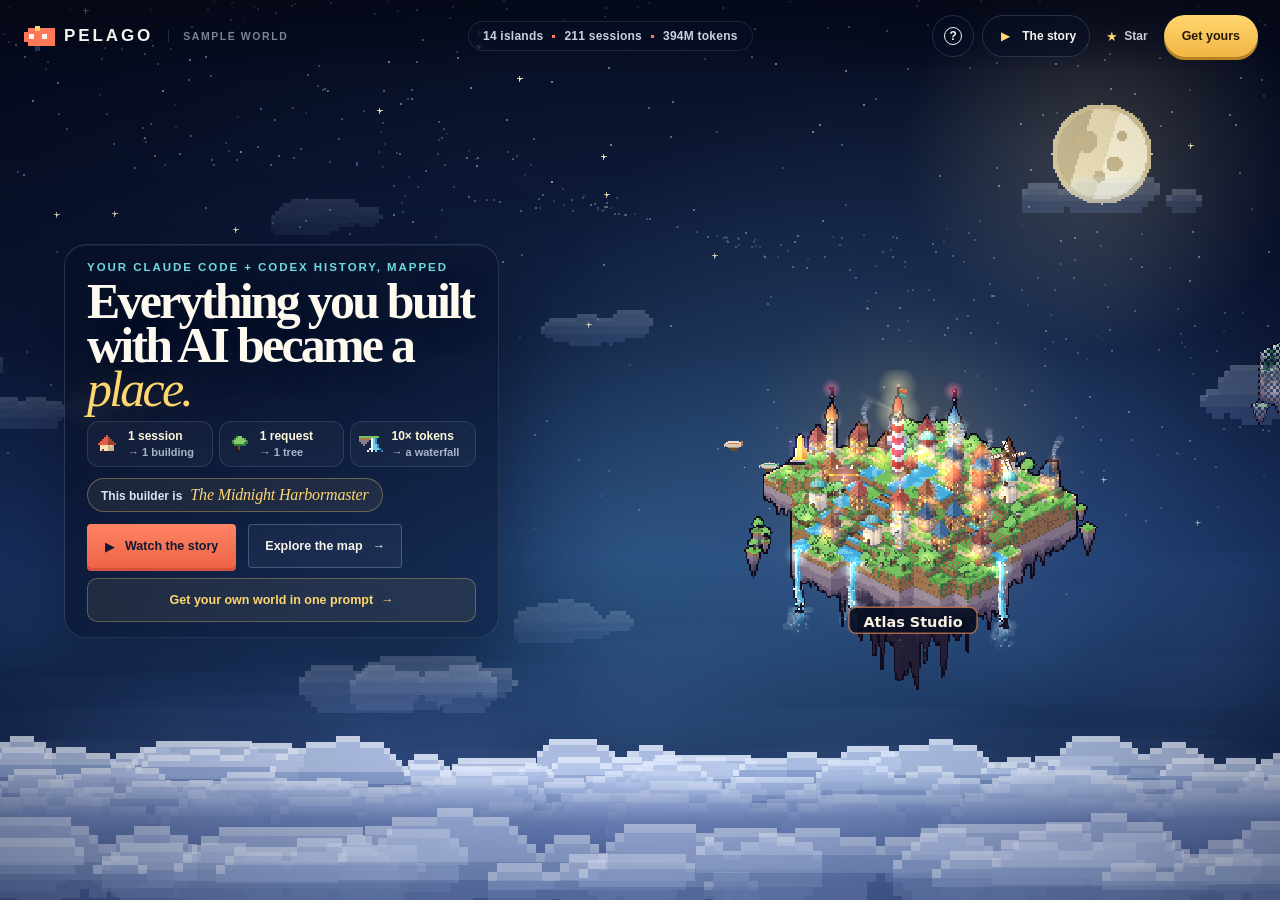
==== commit 1ab82e3c: "First frame: instant paint, islands rise, hero composition, a calmer map - The sky, cloud sea and we" ====
--- a/docs/index.html
+++ b/docs/index.html
@@ -69,7 +69,6 @@
 #worldCanvas { position: absolute; inset: 0; width: 100%; height: 100%; image-rendering: auto; cursor: grab; touch-action: none; }
 #worldCanvas:active { cursor: grabbing; }
 .ocean-vignette { position: absolute; inset: 0; pointer-events: none; background: radial-gradient(ellipse at 50% 45%, transparent 0 55%, rgba(1,4,16,.32) 100%); transition: background .4s; }
-.welcome:not(.dismissed) ~ .ocean-vignette { background: radial-gradient(ellipse at 50% 45%, transparent 0 55%, rgba(1,4,16,.32) 100%), linear-gradient(90deg, rgba(1,4,16,.55), transparent 40%); }
 
 .overline { margin: 0; color: var(--coral-deep); font-size: 11.5px; font-weight: 900; letter-spacing: .17em; text-transform: uppercase; }
 .welcome { position: absolute; z-index: 4; left: clamp(30px, 5vw, 78px); top: 90px; bottom: 108px; width: min(440px, 34vw); height: fit-content; max-height: calc(100% - 198px); margin: auto 0; overflow: auto; transition: opacity .28s cubic-bezier(.22,1,.36,1), transform .28s cubic-bezier(.22,1,.36,1), visibility .28s; }
@@ -354,6 +353,12 @@
 .card-island { width: 46px; height: 46px; border-radius: 12px; }
 .map-controls { right: 18px; bottom: 108px; border-radius: 16px; }
 .map-controls button { border-radius: 10px; }
+/* Desktop, while the welcome card shows: the dock and the map controls slide away and leave the islands the sky. */
+.island-index, .map-controls { transition: transform .5s cubic-bezier(.22,1,.36,1), opacity .35s, visibility .5s; }
+@media (min-width: 981px) {
+  .welcome:not(.dismissed) ~ .island-index { transform: translate(-50%, calc(100% + 40px)); opacity: 0; visibility: hidden; }
+  .welcome:not(.dismissed) ~ .map-controls { transform: translateX(calc(100% + 40px)); opacity: 0; visibility: hidden; }
+}
 
 /* The island sheet floats like a lit window over the night. */
 .island-sheet { top: 84px; right: 18px; bottom: 108px; width: 360px; border: 1px solid rgba(167,198,236,.16); border-radius: 22px; background: rgba(8,15,34,.78); backdrop-filter: blur(18px); box-shadow: 0 30px 80px rgba(0,2,14,.55); }
@@ -860,7 +865,7 @@
 
   <div class="toast" id="toast" role="status" aria-live="polite"></div>
   <div class="sr-only" id="srAnnounce" aria-live="polite"></div>
-  <script id="pelago-data" type="application/json">{"version":2,"demo":true,"generatedAt":"2026-10-16T14:32:19.271997+00:00","projects":[{"id":"557505a410df","name":"Atlas Studio","agent":"claude","category":"web","sessions":41,"messages":2860,"activity":9200,"firstActive":"2026-07-18T14:32:19.271997+00:00","lastActive":"2026-10-16T14:32:19.271997+00:00","seed":1433732516,"prompts":640,"tokens":{"input":20222222,"output":4550000,"cached":157227778,"total":182000000},"tools":{"build":1900,"shell":1300,"read":1100,"web":420,"crew":90},"models":["Opus","Sonnet"],"sessionSizes":[129,121,121,121,106,106,106,98,98,98,98,98,98,90,90,82,82,75,67,67,59,59,59,59,59,51,51,51,51,51,51,36,36,36,36,28,28,20,20,20,20],"tech":{"react":420,"typescript":380,"payments":40},"crews":{"claude":0.62,"codex":0.38}},{"id":"3bccedcda67f","name":"Orbit Agent","agent":"codex","category":"ai","sessions":29,"messages":1940,"activity":6100,"firstActive":"2026-07-01T14:32:19.271997+00:00","lastActive":"2026-10-14T14:32:19.271997+00:00","seed":1003285965,"prompts":410,"tokens":{"input":10666666,"output":2400000,"cached":82933334,"total":96000000},"tools":{"shell":1500,"build":700,"crew":300,"read":200},"models":["GPT"],"sessionSizes":[131,124,124,124,116,116,116,116,109,109,109,109,101,101,86,86,86,86,72,72,72,64,64,64,64,42,42,42,42],"tech":{"llm":300,"python":260,"docker":30},"crews":{"codex":0.7,"claude":0.3}},{"id":"abbcf342e8e4","name":"Tiny Quest","agent":"claude","category":"game","sessions":22,"messages":1210,"activity":4400,"firstActive":"2026-06-14T14:32:19.271997+00:00","lastActive":"2026-10-10T14:32:19.271997+00:00","seed":2881286978,"prompts":300,"tokens":{"input":4555555,"output":1025000,"cached":35419445,"total":41000000},"tools":{"build":900,"shell":500,"read":300,"web":120},"models":["Opus","Sonnet"],"sessionSizes":[108,108,102,102,95,95,89,89,83,77,71,71,65,59,59,53,40,34,34,28,22,16],"tech":{"gamedev":210,"typescript":50},"crews":{"claude":1.0}},{"id":"40c164122d6e","name":"Northstar","agent":"codex","category":"data","sessions":18,"messages":980,"activity":3500,"firstActive":"2026-05-28T14:32:19.271997+00:00","lastActive":"2026-10-05T14:32:19.271997+00:00","seed":1086415890,"prompts":220,"tokens":{"input":2555555,"output":575000,"cached":19869445,"total":23000000},"tools":{"shell":800,"read":400,"build":250},"models":["GPT"],"sessionSizes":[88,82,70,70,64,52,46,40,40,28,28,28,28,22,22,16,16,16],"tech":{"pandas":140,"python":110},"crews":{"codex":1.0}},{"id":"2371e70ee532","name":"Signal CLI","agent":"codex","category":"cli","sessions":14,"messages":620,"activity":2100,"firstActive":"2026-05-11T14:32:19.271997+00:00","lastActive":"2026-08-02T14:32:19.271997+00:00","seed":594667278,"prompts":150,"tokens":{"input":955555,"output":215000,"cached":7429445,"total":8600000},"tools":{"shell":600,"build":300,"read":120},"models":["GPT"],"sessionSizes":[87,82,82,82,72,72,57,52,47,47,28,28,18,13],"tech":{"rust":90},"crews":{"codex":1.0}},{"id":"eaaca8877a4d","name":"Pocket Notes","agent":"claude","category":"mobile","sessions":12,"messages":540,"activity":1800,"firstActive":"2026-04-24T14:32:19.271997+00:00","lastActive":"2026-09-27T14:32:19.271997+00:00","seed":3937183879,"prompts":120,"tokens":{"input":688888,"output":155000,"cached":5356112,"total":6200000},"tools":{"build":380,"shell":200,"web":60},"models":["Opus","Sonnet"],"sessionSizes":[63,53,53,48,38,33,33,28,23,18,18,13],"tech":{"swift":120},"crews":{"claude":1.0}},{"id":"f070e917e06b","name":"Paper Trail","agent":"codex","category":"web","sessions":8,"messages":300,"activity":900,"firstActive":"2026-04-07T14:32:19.271997+00:00","lastActive":"2026-06-08T14:32:19.271997+00:00","seed":4033931543,"prompts":70,"tokens":{"input":266666,"output":60000,"cached":2073334,"total":2400000},"tools":{"build":160,"shell":120,"read":40},"models":["GPT"],"sessionSizes":[57,44,40,32,27,19,19,15],"tech":{},"crews":{"codex":1.0}},{"id":"572ad3f88b9a","name":"Sunday Lab","agent":"claude","category":"other","sessions":5,"messages":140,"activity":420,"firstActive":"2026-03-21T14:32:19.271997+00:00","lastActive":"2026-09-20T14:32:19.271997+00:00","seed":1462424568,"prompts":30,"tokens":{"input":77777,"output":17500,"cached":604723,"total":700000},"tools":{"shell":50,"web":30,"crew":10},"models":["Opus","Sonnet"],"sessionSizes":[55,55,51,45,33],"tech":{},"crews":{"claude":1.0}},{"id":"1a80fe84b989","name":"Lumen Docs","agent":"claude","category":"web","sessions":16,"messages":820,"activity":2600,"firstActive":"2026-03-04T14:32:19.271997+00:00","lastActive":"2026-10-13T14:32:19.271997+00:00","seed":444661380,"prompts":170,"tokens":{"input":1377777,"output":310000,"cached":10712223,"total":12400000},"tools":{"build":500,"read":300,"web":90},"models":["Opus","Sonnet"],"sessionSizes":[100,100,100,100,95,89,72,60,55,38,38,32,26,21,21,15],"tech":{"react":140,"tailwind":120},"crews":{"claude":1.0}},{"id":"6a417919e78f","name":"Tidepool","agent":"codex","category":"data","sessions":11,"messages":560,"activity":1700,"firstActive":"2026-02-15T14:32:19.271997+00:00","lastActive":"2026-10-07T14:32:19.271997+00:00","seed":1782675737,"prompts":110,"tokens":{"input":566666,"output":127500,"cached":4405834,"total":5100000},"tools":{"shell":300,"read":140},"models":["GPT"],"sessionSizes":[94,83,83,66,66,60,49,37,32,26,20],"tech":{},"crews":{"codex":1.0}},{"id":"8e9d2c91ae80","name":"Kestrel","agent":"claude","category":"ai","sessions":13,"messages":700,"activity":2200,"firstActive":"2026-01-29T14:32:19.271997+00:00","lastActive":"2026-10-15T14:32:19.271997+00:00","seed":2392665233,"prompts":140,"tokens":{"input":1088888,"output":245000,"cached":8466112,"total":9800000},"tools":{"shell":400,"crew":60,"build":200},"models":["Opus","Sonnet"],"sessionSizes":[87,81,70,70,64,52,46,40,40,28,28,28,22],"tech":{"llm":160,"mcp":50},"crews":{"claude":1.0}},{"id":"8fdfbe8e6332","name":"Pixel Forge","agent":"claude","category":"game","sessions":9,"messages":430,"activity":1300,"firstActive":"2026-01-12T14:32:19.271997+00:00","lastActive":"2026-09-06T14:32:19.271997+00:00","seed":2413805198,"prompts":90,"tokens":{"input":433333,"output":97500,"cached":3369167,"total":3900000},"tools":{"build":260,"shell":120},"models":["Opus","Sonnet"],"sessionSizes":[88,88,83,67,56,51,35,30,19],"tech":{"gamedev":90,"threejs":40},"crews":{"claude":1.0}},{"id":"1552353e1b1a","name":"Harbor API","agent":"codex","category":"web","sessions":7,"messages":260,"activity":800,"firstActive":"2025-12-26T14:32:19.271997+00:00","lastActive":"2026-08-07T14:32:19.271997+00:00","seed":357709118,"prompts":55,"tokens":{"input":211111,"output":47500,"cached":1641389,"total":1900000},"tools":{"shell":160,"build":80},"models":["GPT"],"sessionSizes":[73,73,68,48,40,27,23],"tech":{},"crews":{"codex":1.0}},{"id":"4f26510a8774","name":"Night Owl","agent":"claude","category":"cli","sessions":6,"messages":190,"activity":560,"firstActive":"2025-12-09T14:32:19.271997+00:00","lastActive":"2026-10-14T14:32:19.271997+00:00","seed":1327911178,"prompts":40,"tokens":{"input":122222,"output":27500,"cached":950278,"total":1100000},"tools":{"shell":120,"build":40},"models":["Opus","Sonnet"],"sessionSizes":[44,37,27,16,13,9],"tech":{},"crews":{"claude":1.0}}],"links":[{"a":"557505a410df","b":"f070e917e06b","kind":"nest","word":""},{"a":"557505a410df","b":"eaaca8877a4d","kind":"name","word":"atlas"},{"a":"3bccedcda67f","b":"2371e70ee532","kind":"name","word":"orbit"},{"a":"40c164122d6e","b":"572ad3f88b9a","kind":"nest","word":""},{"a":"557505a410df","b":"1a80fe84b989","kind":"nest","word":""},{"a":"40c164122d6e","b":"6a417919e78f","kind":"name","word":"tide"},{"a":"abbcf342e8e4","b":"8fdfbe8e6332","kind":"nest","word":""}],"rhythm":{"hours":[26,17,9,4,1,0,1,2,5,9,12,11,8,10,13,15,14,12,13,18,24,31,38,34],"weekdays":[41,46,44,39,35,52,48],"activeDays":151,"longestStreak":27,"busiestDay":"2026-04-17","daily":{"2026-03-21":27,"2026-03-22":10,"2026-03-24":40,"2026-03-25":10,"2026-03-26":14,"2026-03-27":23,"2026-03-29":13,"2026-03-30":14,"2026-03-31":25,"2026-04-02":27,"2026-04-03":11,"2026-04-04":21,"2026-04-05":12,"2026-04-07":6,"2026-04-08":12,"2026-04-09":30,"2026-04-14":28,"2026-04-16":18,"2026-04-17":44,"2026-04-18":15,"2026-04-20":28,"2026-04-21":37,"2026-04-22":5,"2026-04-23":7,"2026-04-25":22,"2026-04-26":18,"2026-04-27":3,"2026-04-29":3,"2026-04-30":28,"2026-05-01":6,"2026-05-02":19,"2026-05-04":30,"2026-05-05":9,"2026-05-06":5,"2026-05-08":26,"2026-05-09":10,"2026-05-10":16,"2026-05-15":41,"2026-05-17":3,"2026-05-18":37,"2026-05-19":29,"2026-05-20":11,"2026-05-22":37,"2026-05-23":12,"2026-05-24":19,"2026-05-26":28,"2026-05-27":13,"2026-05-28":23,"2026-05-29":16,"2026-05-31":30,"2026-06-01":21,"2026-06-02":15,"2026-06-04":40,"2026-06-05":15,"2026-06-06":10,"2026-06-07":27,"2026-06-09":6,"2026-06-10":3,"2026-06-15":42,"2026-06-16":19,"2026-06-18":20,"2026-06-19":36,"2026-06-20":4,"2026-06-22":24,"2026-06-23":22,"2026-06-24":21,"2026-06-25":13,"2026-06-27":3,"2026-06-28":33,"2026-06-29":9,"2026-07-01":21,"2026-07-02":37,"2026-07-03":4,"2026-07-04":6,"2026-07-06":33,"2026-07-07":6,"2026-07-08":12,"2026-07-10":23,"2026-07-11":9,"2026-07-16":30,"2026-07-17":30,"2026-07-19":6,"2026-07-20":31,"2026-07-21":13,"2026-07-22":24,"2026-07-24":25,"2026-07-25":13,"2026-07-26":30,"2026-07-28":12,"2026-07-29":30,"2026-07-30":29,"2026-07-31":10,"2026-08-02":42,"2026-08-03":23,"2026-08-04":9,"2026-08-06":44,"2026-08-07":12,"2026-08-08":6,"2026-08-09":34,"2026-08-11":6,"2026-08-16":10,"2026-08-17":33,"2026-08-18":3,"2026-08-20":15,"2026-08-21":21,"2026-08-22":22,"2026-08-24":16,"2026-08-25":4,"2026-08-26":36,"2026-08-27":19,"2026-08-29":19,"2026-08-30":42,"2026-08-31":11,"2026-09-02":34,"2026-09-03":38,"2026-09-04":3,"2026-09-05":7,"2026-09-07":27,"2026-09-08":10,"2026-09-09":16,"2026-09-11":10,"2026-09-16":15,"2026-09-17":24,"2026-09-18":13,"2026-09-20":12,"2026-09-21":20,"2026-09-22":12,"2026-09-23":36,"2026-09-24":7,"2026-09-25":11,"2026-09-26":30,"2026-09-27":36,"2026-09-28":4,"2026-09-29":6,"2026-09-30":41,"2026-10-01":29,"2026-10-02":8,"2026-10-03":18,"2026-10-04":44,"2026-10-05":16,"2026-10-06":9,"2026-10-07":27,"2026-10-08":37,"2026-10-09":5,"2026-10-10":8,"2026-10-11":31,"2026-10-12":22,"2026-10-13":19,"2026-10-14":5,"2026-10-15":28,"2026-10-16":3},"firstDay":"2026-03-21","lastDay":"2026-10-16"},"sources":[{"agent":"claude","available":true,"files":4,"sessions":4},{"agent":"codex","available":true,"files":4,"sessions":4}],"persona":{"title":"The Midnight Harbormaster","realm":"harbor","line":"Your lamps stay lit long after the harbor sleeps.","realmLine":"You build places people arrive at: interfaces, apps, front doors.","peakHour":22,"clues":[{"label":"Midnight","why":"39% of your building happened after 10 PM"},{"label":"Harbormaster","why":"36% of your work was web"}]},"archetypes":{"prefixes":["Midnight","Dawn","Weekend","Two-Tide","Unbroken","Hive","Wandering","Morning","Sunlit","Twilight","Steady"],"titles":["Harbormaster","Gardener","Wayfinder","Stargazer","Toolsmith","Archivist","Castle Builder","Cartographer"]}}</script>
+  <script id="pelago-data" type="application/json">{"version":2,"demo":true,"generatedAt":"2026-10-16T15:30:01.240417+00:00","projects":[{"id":"557505a410df","name":"Atlas Studio","agent":"claude","category":"web","sessions":41,"messages":2860,"activity":9200,"firstActive":"2026-07-18T15:30:01.240417+00:00","lastActive":"2026-10-16T15:30:01.240417+00:00","seed":1433732516,"prompts":640,"tokens":{"input":20222222,"output":4550000,"cached":157227778,"total":182000000},"tools":{"build":1900,"shell":1300,"read":1100,"web":420,"crew":90},"models":["Opus","Sonnet"],"sessionSizes":[129,121,121,121,106,106,106,98,98,98,98,98,98,90,90,82,82,75,67,67,59,59,59,59,59,51,51,51,51,51,51,36,36,36,36,28,28,20,20,20,20],"tech":{"react":420,"typescript":380,"payments":40},"crews":{"claude":0.62,"codex":0.38}},{"id":"3bccedcda67f","name":"Orbit Agent","agent":"codex","category":"ai","sessions":29,"messages":1940,"activity":6100,"firstActive":"2026-07-01T15:30:01.240417+00:00","lastActive":"2026-10-14T15:30:01.240417+00:00","seed":1003285965,"prompts":410,"tokens":{"input":10666666,"output":2400000,"cached":82933334,"total":96000000},"tools":{"shell":1500,"build":700,"crew":300,"read":200},"models":["GPT"],"sessionSizes":[131,124,124,124,116,116,116,116,109,109,109,109,101,101,86,86,86,86,72,72,72,64,64,64,64,42,42,42,42],"tech":{"llm":300,"python":260,"docker":30},"crews":{"codex":0.7,"claude":0.3}},{"id":"abbcf342e8e4","name":"Tiny Quest","agent":"claude","category":"game","sessions":22,"messages":1210,"activity":4400,"firstActive":"2026-06-14T15:30:01.240417+00:00","lastActive":"2026-10-10T15:30:01.240417+00:00","seed":2881286978,"prompts":300,"tokens":{"input":4555555,"output":1025000,"cached":35419445,"total":41000000},"tools":{"build":900,"shell":500,"read":300,"web":120},"models":["Opus","Sonnet"],"sessionSizes":[108,108,102,102,95,95,89,89,83,77,71,71,65,59,59,53,40,34,34,28,22,16],"tech":{"gamedev":210,"typescript":50},"crews":{"claude":1.0}},{"id":"40c164122d6e","name":"Northstar","agent":"codex","category":"data","sessions":18,"messages":980,"activity":3500,"firstActive":"2026-05-28T15:30:01.240417+00:00","lastActive":"2026-10-05T15:30:01.240417+00:00","seed":1086415890,"prompts":220,"tokens":{"input":2555555,"output":575000,"cached":19869445,"total":23000000},"tools":{"shell":800,"read":400,"build":250},"models":["GPT"],"sessionSizes":[88,82,70,70,64,52,46,40,40,28,28,28,28,22,22,16,16,16],"tech":{"pandas":140,"python":110},"crews":{"codex":1.0}},{"id":"2371e70ee532","name":"Signal CLI","agent":"codex","category":"cli","sessions":14,"messages":620,"activity":2100,"firstActive":"2026-05-11T15:30:01.240417+00:00","lastActive":"2026-08-02T15:30:01.240417+00:00","seed":594667278,"prompts":150,"tokens":{"input":955555,"output":215000,"cached":7429445,"total":8600000},"tools":{"shell":600,"build":300,"read":120},"models":["GPT"],"sessionSizes":[87,82,82,82,72,72,57,52,47,47,28,28,18,13],"tech":{"rust":90},"crews":{"codex":1.0}},{"id":"eaaca8877a4d","name":"Pocket Notes","agent":"claude","category":"mobile","sessions":12,"messages":540,"activity":1800,"firstActive":"2026-04-24T15:30:01.240417+00:00","lastActive":"2026-09-27T15:30:01.240417+00:00","seed":3937183879,"prompts":120,"tokens":{"input":688888,"output":155000,"cached":5356112,"total":6200000},"tools":{"build":380,"shell":200,"web":60},"models":["Opus","Sonnet"],"sessionSizes":[63,53,53,48,38,33,33,28,23,18,18,13],"tech":{"swift":120},"crews":{"claude":1.0}},{"id":"f070e917e06b","name":"Paper Trail","agent":"codex","category":"web","sessions":8,"messages":300,"activity":900,"firstActive":"2026-04-07T15:30:01.240417+00:00","lastActive":"2026-06-08T15:30:01.240417+00:00","seed":4033931543,"prompts":70,"tokens":{"input":266666,"output":60000,"cached":2073334,"total":2400000},"tools":{"build":160,"shell":120,"read":40},"models":["GPT"],"sessionSizes":[57,44,40,32,27,19,19,15],"tech":{},"crews":{"codex":1.0}},{"id":"572ad3f88b9a","name":"Sunday Lab","agent":"claude","category":"other","sessions":5,"messages":140,"activity":420,"firstActive":"2026-03-21T15:30:01.240417+00:00","lastActive":"2026-09-20T15:30:01.240417+00:00","seed":1462424568,"prompts":30,"tokens":{"input":77777,"output":17500,"cached":604723,"total":700000},"tools":{"shell":50,"web":30,"crew":10},"models":["Opus","Sonnet"],"sessionSizes":[55,55,51,45,33],"tech":{},"crews":{"claude":1.0}},{"id":"1a80fe84b989","name":"Lumen Docs","agent":"claude","category":"web","sessions":16,"messages":820,"activity":2600,"firstActive":"2026-03-04T15:30:01.240417+00:00","lastActive":"2026-10-13T15:30:01.240417+00:00","seed":444661380,"prompts":170,"tokens":{"input":1377777,"output":310000,"cached":10712223,"total":12400000},"tools":{"build":500,"read":300,"web":90},"models":["Opus","Sonnet"],"sessionSizes":[100,100,100,100,95,89,72,60,55,38,38,32,26,21,21,15],"tech":{"react":140,"tailwind":120},"crews":{"claude":1.0}},{"id":"6a417919e78f","name":"Tidepool","agent":"codex","category":"data","sessions":11,"messages":560,"activity":1700,"firstActive":"2026-02-15T15:30:01.240417+00:00","lastActive":"2026-10-07T15:30:01.240417+00:00","seed":1782675737,"prompts":110,"tokens":{"input":566666,"output":127500,"cached":4405834,"total":5100000},"tools":{"shell":300,"read":140},"models":["GPT"],"sessionSizes":[94,83,83,66,66,60,49,37,32,26,20],"tech":{},"crews":{"codex":1.0}},{"id":"8e9d2c91ae80","name":"Kestrel","agent":"claude","category":"ai","sessions":13,"messages":700,"activity":2200,"firstActive":"2026-01-29T15:30:01.240417+00:00","lastActive":"2026-10-15T15:30:01.240417+00:00","seed":2392665233,"prompts":140,"tokens":{"input":1088888,"output":245000,"cached":8466112,"total":9800000},"tools":{"shell":400,"crew":60,"build":200},"models":["Opus","Sonnet"],"sessionSizes":[87,81,70,70,64,52,46,40,40,28,28,28,22],"tech":{"llm":160,"mcp":50},"crews":{"claude":1.0}},{"id":"8fdfbe8e6332","name":"Pixel Forge","agent":"claude","category":"game","sessions":9,"messages":430,"activity":1300,"firstActive":"2026-01-12T15:30:01.240417+00:00","lastActive":"2026-09-06T15:30:01.240417+00:00","seed":2413805198,"prompts":90,"tokens":{"input":433333,"output":97500,"cached":3369167,"total":3900000},"tools":{"build":260,"shell":120},"models":["Opus","Sonnet"],"sessionSizes":[88,88,83,67,56,51,35,30,19],"tech":{"gamedev":90,"threejs":40},"crews":{"claude":1.0}},{"id":"1552353e1b1a","name":"Harbor API","agent":"codex","category":"web","sessions":7,"messages":260,"activity":800,"firstActive":"2025-12-26T15:30:01.240417+00:00","lastActive":"2026-08-07T15:30:01.240417+00:00","seed":357709118,"prompts":55,"tokens":{"input":211111,"output":47500,"cached":1641389,"total":1900000},"tools":{"shell":160,"build":80},"models":["GPT"],"sessionSizes":[73,73,68,48,40,27,23],"tech":{},"crews":{"codex":1.0}},{"id":"4f26510a8774","name":"Night Owl","agent":"claude","category":"cli","sessions":6,"messages":190,"activity":560,"firstActive":"2025-12-09T15:30:01.240417+00:00","lastActive":"2026-10-14T15:30:01.240417+00:00","seed":1327911178,"prompts":40,"tokens":{"input":122222,"output":27500,"cached":950278,"total":1100000},"tools":{"shell":120,"build":40},"models":["Opus","Sonnet"],"sessionSizes":[44,37,27,16,13,9],"tech":{},"crews":{"claude":1.0}}],"links":[{"a":"557505a410df","b":"f070e917e06b","kind":"nest","word":""},{"a":"557505a410df","b":"eaaca8877a4d","kind":"name","word":"atlas"},{"a":"3bccedcda67f","b":"2371e70ee532","kind":"name","word":"orbit"},{"a":"40c164122d6e","b":"572ad3f88b9a","kind":"nest","word":""},{"a":"557505a410df","b":"1a80fe84b989","kind":"nest","word":""},{"a":"40c164122d6e","b":"6a417919e78f","kind":"name","word":"tide"},{"a":"abbcf342e8e4","b":"8fdfbe8e6332","kind":"nest","word":""}],"rhythm":{"hours":[26,17,9,4,1,0,1,2,5,9,12,11,8,10,13,15,14,12,13,18,24,31,38,34],"weekdays":[41,46,44,39,35,52,48],"activeDays":151,"longestStreak":27,"busiestDay":"2026-04-17","daily":{"2026-03-21":27,"2026-03-22":10,"2026-03-24":40,"2026-03-25":10,"2026-03-26":14,"2026-03-27":23,"2026-03-29":13,"2026-03-30":14,"2026-03-31":25,"2026-04-02":27,"2026-04-03":11,"2026-04-04":21,"2026-04-05":12,"2026-04-07":6,"2026-04-08":12,"2026-04-09":30,"2026-04-14":28,"2026-04-16":18,"2026-04-17":44,"2026-04-18":15,"2026-04-20":28,"2026-04-21":37,"2026-04-22":5,"2026-04-23":7,"2026-04-25":22,"2026-04-26":18,"2026-04-27":3,"2026-04-29":3,"2026-04-30":28,"2026-05-01":6,"2026-05-02":19,"2026-05-04":30,"2026-05-05":9,"2026-05-06":5,"2026-05-08":26,"2026-05-09":10,"2026-05-10":16,"2026-05-15":41,"2026-05-17":3,"2026-05-18":37,"2026-05-19":29,"2026-05-20":11,"2026-05-22":37,"2026-05-23":12,"2026-05-24":19,"2026-05-26":28,"2026-05-27":13,"2026-05-28":23,"2026-05-29":16,"2026-05-31":30,"2026-06-01":21,"2026-06-02":15,"2026-06-04":40,"2026-06-05":15,"2026-06-06":10,"2026-06-07":27,"2026-06-09":6,"2026-06-10":3,"2026-06-15":42,"2026-06-16":19,"2026-06-18":20,"2026-06-19":36,"2026-06-20":4,"2026-06-22":24,"2026-06-23":22,"2026-06-24":21,"2026-06-25":13,"2026-06-27":3,"2026-06-28":33,"2026-06-29":9,"2026-07-01":21,"2026-07-02":37,"2026-07-03":4,"2026-07-04":6,"2026-07-06":33,"2026-07-07":6,"2026-07-08":12,"2026-07-10":23,"2026-07-11":9,"2026-07-16":30,"2026-07-17":30,"2026-07-19":6,"2026-07-20":31,"2026-07-21":13,"2026-07-22":24,"2026-07-24":25,"2026-07-25":13,"2026-07-26":30,"2026-07-28":12,"2026-07-29":30,"2026-07-30":29,"2026-07-31":10,"2026-08-02":42,"2026-08-03":23,"2026-08-04":9,"2026-08-06":44,"2026-08-07":12,"2026-08-08":6,"2026-08-09":34,"2026-08-11":6,"2026-08-16":10,"2026-08-17":33,"2026-08-18":3,"2026-08-20":15,"2026-08-21":21,"2026-08-22":22,"2026-08-24":16,"2026-08-25":4,"2026-08-26":36,"2026-08-27":19,"2026-08-29":19,"2026-08-30":42,"2026-08-31":11,"2026-09-02":34,"2026-09-03":38,"2026-09-04":3,"2026-09-05":7,"2026-09-07":27,"2026-09-08":10,"2026-09-09":16,"2026-09-11":10,"2026-09-16":15,"2026-09-17":24,"2026-09-18":13,"2026-09-20":12,"2026-09-21":20,"2026-09-22":12,"2026-09-23":36,"2026-09-24":7,"2026-09-25":11,"2026-09-26":30,"2026-09-27":36,"2026-09-28":4,"2026-09-29":6,"2026-09-30":41,"2026-10-01":29,"2026-10-02":8,"2026-10-03":18,"2026-10-04":44,"2026-10-05":16,"2026-10-06":9,"2026-10-07":27,"2026-10-08":37,"2026-10-09":5,"2026-10-10":8,"2026-10-11":31,"2026-10-12":22,"2026-10-13":19,"2026-10-14":5,"2026-10-15":28,"2026-10-16":3},"firstDay":"2026-03-21","lastDay":"2026-10-16"},"sources":[{"agent":"claude","available":true,"files":4,"sessions":4},{"agent":"codex","available":true,"files":4,"sessions":4}],"persona":{"title":"The Midnight Harbormaster","realm":"harbor","line":"Your lamps stay lit long after the harbor sleeps.","realmLine":"You build places people arrive at: interfaces, apps, front doors.","peakHour":22,"clues":[{"label":"Midnight","why":"39% of your building happened after 10 PM"},{"label":"Harbormaster","why":"36% of your work was web"}]},"archetypes":{"prefixes":["Midnight","Dawn","Weekend","Two-Tide","Unbroken","Hive","Wandering","Morning","Sunlit","Twilight","Steady"],"titles":["Harbormaster","Gardener","Wayfinder","Stargazer","Toolsmith","Archivist","Castle Builder","Cartographer"]}}</script>
   <script>/* ---------- Procedural islands: every island is built from its own work ---------- */
 // Isometric pixel art, painted pixel by pixel into a buffer with one light source (upper left),
 // warm highlights, cool shadows, dithered materials and a dark silhouette outline.
@@ -1855,7 +1860,7 @@
   relicBoxes.forEach((box) => { box.x -= minX; box.y -= minY; });
   anims.forEach((entry) => { entry.x -= minX; if (entry.y !== undefined) entry.y -= minY; if (entry.y0 !== undefined) { entry.y0 -= minY; entry.y1 -= minY; } });
   const half = pixelDownsample(art);
-  return { art, glow, anims, relicBoxes, depth: depthMap, mips: [art, half, pixelDownsample(half)], anchorX: originX - minX, anchorY: centreY, recipe, gridWidth: size * TILE_W * 2, falls: falls.length, buildings: placed.length };
+  return { art, glow, anims, relicBoxes, depth: depthMap, mips: [art, half, pixelDownsample(half)], anchorX: originX - minX, anchorY: centreY, recipe, gridWidth: size * TILE_W * 2, falls: falls.length, buildings: placed.length, heights: height };
 }
 
 // Halve a pixel-art canvas without inventing colours: each 2x2 block keeps its most common opaque
@@ -2885,7 +2890,7 @@
   scale: 1, panX: 0, panY: 0, dragging: false, moved: false, pointerX: 0, pointerY: 0,
   startX: 0, startY: 0, filter: 'all', selected: null, hovered: null, format: 'story',
   exportSelected: null, showNames: true, entered: false, items: [], viewWidth: 0, viewHeight: 0,
-  hideNames: false, moment: null,
+  hideNames: false, moment: null, ready: false, hero: false, heroEdge: 0,
 };
 // Hide names: for screenshots and screen shares, no project name appears anywhere on the page or on
 // cards. Where words are needed, an island is called by its kind ("Meadow harbor") instead.
@@ -3133,7 +3138,8 @@
 }
 
 // The night scene behind a card. In the reel `rise` is the time in seconds: islands still to come stay under the
-// cloud sea, rising ones climb through a puff of cloud, and the route and bridges only reach islands that are up.
+// cloud sea, rising ones climb through a puff of cloud, and the golden route (only the reel draws it) and the
+// bridges only reach islands that are up.
 function drawCardScene(context, scene, { time = 2400, camera = null, rise = null, showNames = false } = {}) {
   const { width, height, tall, wide, scale, selected, items, heroItem } = scene;
   const view = camera || { x: 0, y: 0, scale: 1 };
@@ -3143,22 +3149,14 @@
   // A persona card's keeper stands where the moon would, so the moon rises higher and further left.
   drawOcean(context, width, height, selected ? selected.seed : 73, time, selected || wide ? null : tall ? [.6, .062] : [.6, .08]);
   drawCloudSea(context, width, height, time);
-  if (heroItem) {
-    // A warm halo behind the capital gives the card a centre.
-    const radius = heroItem.size * 2.4 * view.scale;
-    const x = view.x + heroItem.x * view.scale, y = view.y + (heroItem.y - heroItem.size * .3) * view.scale;
-    const halo = context.createRadialGradient(x, y, 0, x, y, radius);
-    halo.addColorStop(0, 'rgba(255,214,111,.28)'); halo.addColorStop(.45, 'rgba(125,190,240,.1)'); halo.addColorStop(1, 'rgba(125,190,240,0)');
-    context.fillStyle = halo; context.fillRect(x - radius, view.y + heroItem.y * view.scale - radius * 1.2, radius * 2, radius * 2.2);
-  }
-  if (!selected) drawConnections(context, items, view, time, pixel, 'route', up);
+  if (heroItem) drawCapitalHalo(context, heroItem, view);
+  if (!selected && up) drawRoute(context, items, view, time, pixel, up);
   const rising = [];
-  [...items].sort((a, b) => a.y - b.y).forEach((item) => {
+  paintIslands(context, items, view, time, pixel, (item) => {
     const shown = up ? up(item) : 1;
     if (shown >= 1) drawIsland(context, item, flat);
     else if (shown > 0) { drawRisingIsland(context, item, flat, shown); rising.push([item, shown]); }
-  });
-  if (!selected) drawConnections(context, items, view, time, pixel, 'bridges', up);
+  }, up);
   drawCloudSea(context, width, height, time, true);
   rising.forEach(([item, shown]) => drawPuff(context, view.x + item.x * view.scale, view.y + (item.y + item.size * .28) * view.scale, item.size * .8 * view.scale, shown, Math.max(4, Math.round(7 * scale)), item.project.seed));
   if (showNames && !selected) {
@@ -3858,76 +3856,80 @@
   context.restore();
 }
 
-function drawOcean(context, width, height, seed = 41, time = performance.now(), moonAt = null) {
+function drawOcean(context, width, height, seed = 41, time = performance.now(), moonAt = null, part = 'all') {
   // Night sky: deep zenith, a luminous band at the horizon, stars, a pixel moon and a sea of cloud below.
+  // The map keeps the still layers in a cache (`part` 'still') and draws only the moving ones each frame ('moving').
   const random = seeded(seed);
   const horizon = height * .62;
-  const sky = context.createLinearGradient(0, 0, 0, height);
-  sky.addColorStop(0, '#050a1c');
-  sky.addColorStop(.38, '#0b1736');
-  sky.addColorStop(.62, '#1a3466');
-  sky.addColorStop(.7, '#16305c');
-  sky.addColorStop(1, '#0a1530');
-  context.fillStyle = sky;
-  context.fillRect(0, 0, width, height);
-
-  const glow = context.createRadialGradient(width * .5, horizon, 0, width * .5, horizon, Math.max(width, height) * .6);
-  glow.addColorStop(0, 'rgba(90,170,200,.22)');
-  glow.addColorStop(.5, 'rgba(60,110,180,.08)');
-  glow.addColorStop(1, 'rgba(20,40,90,0)');
-  context.fillStyle = glow;
-  context.fillRect(0, 0, width, height);
-
+  const still = part !== 'moving', moving = part !== 'still';
   const unit = Math.max(1, Math.round(Math.min(width, height) / 420));
-  const stars = Math.floor(width * horizon / (5200 / unit));
-  for (let index = 0; index < stars; index += 1) {
-    const x = Math.floor(random() * width), y = Math.floor(Math.pow(random(), 1.6) * horizon * .95);
-    const bright = random() > .92;
-    context.globalAlpha = (bright ? .9 : .25 + random() * .4) * (1 - y / horizon * .6);
-    context.fillStyle = bright ? '#fff1c4' : '#b9d4ff';
-    context.fillRect(x, y, unit, unit);
-    if (bright && unit > 1) { context.fillRect(x - unit, y, unit * 3, Math.max(1, unit / 2)); context.fillRect(x, y - unit, Math.max(1, unit / 2), unit * 3); }
-  }
-  context.globalAlpha = 1;
-
-  // A faint band of the Milky Way.
-  if (width > 480) {
-    const band = seeded(seed + 3);
-    for (let index = 0; index < stars * .9; index += 1) {
-      const t = band();
-      const x = t * width, y = height * (.05 + t * .38) + (band() - .5) * height * .12 * (1 + Math.sin(t * 9));
-      context.globalAlpha = .12 + band() * .25;
-      context.fillStyle = band() > .7 ? '#ffe9c4' : '#a9c8ff';
-      context.fillRect(Math.round(x), Math.round(y), unit, unit);
+  if (still) {
+    const sky = context.createLinearGradient(0, 0, 0, height);
+    sky.addColorStop(0, '#050a1c');
+    sky.addColorStop(.38, '#0b1736');
+    sky.addColorStop(.62, '#1a3466');
+    sky.addColorStop(.7, '#16305c');
+    sky.addColorStop(1, '#0a1530');
+    context.fillStyle = sky;
+    context.fillRect(0, 0, width, height);
+
+    const glow = context.createRadialGradient(width * .5, horizon, 0, width * .5, horizon, Math.max(width, height) * .6);
+    glow.addColorStop(0, 'rgba(90,170,200,.22)');
+    glow.addColorStop(.5, 'rgba(60,110,180,.08)');
+    glow.addColorStop(1, 'rgba(20,40,90,0)');
+    context.fillStyle = glow;
+    context.fillRect(0, 0, width, height);
+
+    const stars = Math.floor(width * horizon / (5200 / unit));
+    for (let index = 0; index < stars; index += 1) {
+      const x = Math.floor(random() * width), y = Math.floor(Math.pow(random(), 1.6) * horizon * .95);
+      const bright = random() > .92;
+      context.globalAlpha = (bright ? .9 : .25 + random() * .4) * (1 - y / horizon * .6);
+      context.fillStyle = bright ? '#fff1c4' : '#b9d4ff';
+      context.fillRect(x, y, unit, unit);
+      if (bright && unit > 1) { context.fillRect(x - unit, y, unit * 3, Math.max(1, unit / 2)); context.fillRect(x, y - unit, Math.max(1, unit / 2), unit * 3); }
     }
     context.globalAlpha = 1;
-  }
-
-  if (width > 480) {
-    // A pixel moon with craters and a halo.
-    const portrait = height > width;
-    const radius = Math.round(Math.min(width, height) * (portrait ? .045 : .055) / unit) * unit;
-    const [mx, my] = (moonAt || [portrait ? .8 : .86, portrait ? .1 : .17]).map((share, index) => Math.round(share * (index ? height : width)));
-    const halo = context.createRadialGradient(mx, my, radius * .8, mx, my, radius * 4);
-    halo.addColorStop(0, 'rgba(255,236,180,.16)'); halo.addColorStop(1, 'rgba(255,236,180,0)');
-    context.fillStyle = halo;
-    context.fillRect(mx - radius * 4, my - radius * 4, radius * 8, radius * 8);
-    const cells = Math.round(radius / unit);
-    for (let gy = -cells; gy <= cells; gy += 1) for (let gx = -cells; gx <= cells; gx += 1) {
-      const d = Math.hypot(gx, gy) / cells;
-      if (d > 1) continue;
-      const lit = (gx + gy * .3) / cells;
-      let colour = lit < -.45 ? '#c9b98e' : lit < .1 ? '#efe2b8' : '#fff6d6';
-      if (d > .9) colour = '#d8c79a';
-      const crater = [[-.3, -.25, .22], [.25, .2, .16], [-.05, .45, .12], [.4, -.35, .1]].some(([cx, cy, r]) => Math.hypot(gx / cells - cx, gy / cells - cy) < r);
-      if (crater) colour = '#cdbb8e';
-      context.fillStyle = colour;
-      context.fillRect(mx + gx * unit, my + gy * unit, unit, unit);
+
+    // A faint band of the Milky Way.
+    if (width > 480) {
+      const band = seeded(seed + 3);
+      for (let index = 0; index < stars * .9; index += 1) {
+        const t = band();
+        const x = t * width, y = height * (.05 + t * .38) + (band() - .5) * height * .12 * (1 + Math.sin(t * 9));
+        context.globalAlpha = .12 + band() * .25;
+        context.fillStyle = band() > .7 ? '#ffe9c4' : '#a9c8ff';
+        context.fillRect(Math.round(x), Math.round(y), unit, unit);
+      }
+      context.globalAlpha = 1;
     }
+
+    if (width > 480) {
+      // A pixel moon with craters and a halo.
+      const portrait = height > width;
+      const radius = Math.round(Math.min(width, height) * (portrait ? .045 : .055) / unit) * unit;
+      const [mx, my] = (moonAt || [portrait ? .8 : .86, portrait ? .1 : .17]).map((share, index) => Math.round(share * (index ? height : width)));
+      const halo = context.createRadialGradient(mx, my, radius * .8, mx, my, radius * 4);
+      halo.addColorStop(0, 'rgba(255,236,180,.16)'); halo.addColorStop(1, 'rgba(255,236,180,0)');
+      context.fillStyle = halo;
+      context.fillRect(mx - radius * 4, my - radius * 4, radius * 8, radius * 8);
+      const cells = Math.round(radius / unit);
+      for (let gy = -cells; gy <= cells; gy += 1) for (let gx = -cells; gx <= cells; gx += 1) {
+        const d = Math.hypot(gx, gy) / cells;
+        if (d > 1) continue;
+        const lit = (gx + gy * .3) / cells;
+        let colour = lit < -.45 ? '#c9b98e' : lit < .1 ? '#efe2b8' : '#fff6d6';
+        if (d > .9) colour = '#d8c79a';
+        const crater = [[-.3, -.25, .22], [.25, .2, .16], [-.05, .45, .12], [.4, -.35, .1]].some(([cx, cy, r]) => Math.hypot(gx / cells - cx, gy / cells - cy) < r);
+        if (crater) colour = '#cdbb8e';
+        context.fillStyle = colour;
+        context.fillRect(mx + gx * unit, my + gy * unit, unit, unit);
+      }
+    }
   }
 
   // Pixel clouds drifting slowly across the night, nearer ones faster and brighter.
-  if (width > 480) {
+  if (moving && width > 480) {
     const drift = seeded(seed + 11);
     for (let index = 0; index < 9; index += 1) {
       const depth = drift();
@@ -3958,6 +3960,7 @@
     }
   }
 
+  if (!still) return;
   // Low mist banks along the horizon and the cloud sea beneath.
   const unitWidth = Math.max(width, height);
   for (let layer = 0; layer < 3; layer += 1) {
@@ -3976,6 +3979,22 @@
   }
 }
 
+// The live sky of the map and the story: its still layers are painted once per size and kept, so a frame only
+// blits them and draws the drifting clouds and the shooting star.
+const skyCache = new Map();
+function drawSky(context, width, height, seed, time) {
+  const key = `${seed}|${width}x${height}`;
+  if (!skyCache.has(key)) {
+    const still = document.createElement('canvas');
+    still.width = width; still.height = height;
+    drawOcean(still.getContext('2d'), width, height, seed, 0, null, 'still');
+    skyCache.set(key, still);
+    if (skyCache.size > 2) skyCache.delete(skyCache.keys().next().value);
+  }
+  context.drawImage(skyCache.get(key), 0, 0);
+  drawOcean(context, width, height, seed, time, null, 'moving');
+}
+
 const ART_UNIT = 420;
 
 function islandMetrics(project) {
@@ -3999,7 +4018,8 @@
   context.save();
   context.translate(transform.x, transform.y);
   context.scale(transform.scale, transform.scale);
-  if (selected || hovered) {
+  // The capital already stands in its warm halo (`halo: false`); a second glow is never stacked on it.
+  if ((selected || hovered) && options.halo !== false) {
     const halo = context.createRadialGradient(x, y - size * .2, size * .2, x, y - size * .2, size * 1.5);
     halo.addColorStop(0, selected ? 'rgba(255,211,106,.22)' : 'rgba(170,220,255,.12)');
     halo.addColorStop(1, 'rgba(255,211,106,0)');
@@ -4012,7 +4032,7 @@
   const screenTop = transform.y + (y - art.anchorY * px) * transform.scale;
   context.save();
   context.setTransform(1, 0, 0, 1, 0, 0);
-  const origin = drawIslandArtCrisp(context, art, screenLeft, screenTop, scale, { ...options, haze: options.haze ?? item.haze ?? 0 });
+  const origin = drawIslandArtCrisp(context, art, screenLeft, screenTop, scale, options);
   if (options.animate !== false) drawIslandAnimations(context, art, origin.x, origin.y, scale, options.time ?? performance.now(), project.seed);
   context.restore();
   if (selected || hovered) {
@@ -4168,15 +4188,8 @@
   const availableWidth = Math.max(120, width - box.left - box.right);
   const availableHeight = Math.max(120, height - box.top - box.bottom);
   const aspect = clamp(availableHeight / availableWidth, .45, 2);
-  const key = `${projects.map((project) => project.id).join()}|${aspect.toFixed(2)}|${options.depth ? 1 : 0}|${options.factors ? [...options.factors.values()].join() : ''}`;
-  let factors = options.factors || null, hazes = null, tierOf = null;
-  if (options.depth) {
-    factors = new Map(); hazes = new Map(); tierOf = new Map();
-    sceneTiers(projects).forEach((tier, index) => tier.forEach((project) => {
-      factors.set(project.id, [1, .84, .7][index]); hazes.set(project.id, [0, .1, .22][index]); tierOf.set(project.id, index);
-    }));
-  }
-  const placed = layoutCache.get(key) || packIslands(projects, aspect, factors);
+  const key = `${projects.map((project) => project.id).join()}|${aspect.toFixed(2)}|${options.factors ? [...options.factors.values()].join() : ''}`;
+  const placed = layoutCache.get(key) || packIslands(projects, aspect, options.factors || null);
   layoutCache.set(key, placed);
   // Bounds come from each island's real artwork; hanging rock and waterfalls may trail off a little.
   const minX = Math.min(...placed.map((item) => item.x - item.metrics.left));
@@ -4193,8 +4206,6 @@
     y: offsetY + (item.y - minY) * fit,
     size: item.unit * fit,
     px: fit / ART_UNIT * (item.factor || 1),
-    haze: hazes?.get(item.project.id) || 0,
-    tier: tierOf?.get(item.project.id) ?? 0,
   }));
 }
 const layoutCache = new Map();
@@ -4229,15 +4240,46 @@
   const ratio = worldRatio();
   world.width = Math.max(1, Math.floor(bounds.width * ratio));
   world.height = Math.max(1, Math.floor(bounds.height * ratio));
-  if (previousWidth && Math.abs(previousWidth - world.width) > 20) {
-    state.panX = 0; state.panY = 0; state.scale = 1;
-  }
   state.viewWidth = world.width;
   state.viewHeight = world.height;
+  // The hero frame is measured again at every size; leaving it, or a real change of width, shows the whole map.
+  if (state.ready && heroWanted()) showHero();
+  else if (state.hero || (previousWidth && Math.abs(previousWidth - world.width) > 20)) { viewAnimation += 1; state.hero = false; state.panX = 0; state.panY = 0; state.scale = 1; }
   drawWorld();
 }
 
-let SCENE_MODE = 'packed';
+// Desktop, before Explore: the capital and about six of the next islands by activity (the six of the next seven that
+// sit closest to it) fill the sky beside the welcome card, big enough to read; the rest bleeds off the edges. When six
+// would leave them small (under 1.3x the whole map) the farthest drop out, down to the capital and three.
+// Phones keep their panorama.
+function heroWanted() { return !state.entered && innerWidth > 980 && world.width > world.height && PROJECTS.length > 1; }
+function heroView() {
+  const ratio = worldRatio(), atlas = world.getBoundingClientRect(), card = $('#welcome').getBoundingClientRect();
+  const box = { left: (card.right - atlas.left + 28) * ratio, right: world.width - 20 * ratio, top: 84 * ratio, bottom: world.height - 28 * ratio };
+  const [first, ...rest] = worldLayout().sort((a, b) => b.project.activity - a.project.activity);
+  if (!first || box.right - box.left < 200 * ratio) return { x: 0, y: 0, scale: 1, edge: -Infinity };
+  const away = (item) => Math.hypot(item.x - first.x, item.y - first.y);
+  const near = rest.slice(0, 7).sort((a, b) => away(a) - away(b));
+  const frame = (hero) => {
+    let left = Infinity, right = -Infinity, top = Infinity, bottom = -Infinity;
+    hero.forEach((item) => {
+      const art = islandArt(item.project);
+      left = Math.min(left, item.x - art.anchorX * item.px); right = Math.max(right, item.x + (art.art.width - art.anchorX) * item.px);
+      top = Math.min(top, item.y - art.anchorY * item.px); bottom = Math.max(bottom, item.y + (art.art.height - art.anchorY) * item.px * .42);
+    });
+    const scale = clamp(Math.min((box.right - box.left) / (right - left), (box.bottom - box.top) / (bottom - top)), 1, 4);
+    return { x: (box.left + box.right) / 2 - (left + right) / 2 * scale, y: (box.top + box.bottom) / 2 - (top + bottom) / 2 * scale, scale, edge: box.left - 28 * ratio };
+  };
+  let view = frame([first, ...near.slice(0, 6)]);
+  for (let count = Math.min(6, near.length) - 1; view.scale < 1.3 && count >= 3; count -= 1) view = frame([first, ...near.slice(0, count)]);
+  return view;
+}
+function showHero() {
+  const view = heroView();
+  viewAnimation += 1; state.hero = true; state.heroEdge = view.edge;
+  state.panX = view.x; state.panY = view.y; state.scale = view.scale;
+}
+
 function visibleProjects() {
   if (state.filter.startsWith('builder:')) return PROJECTS.filter((project) => (project.builders || {})[state.filter.slice(8)] > 0);
   return PROJECTS.filter((project) => state.filter === 'all' || hasCrew(project, state.filter));
@@ -4271,27 +4313,33 @@
   }
   return points;
 }
-// `shownAt(item)`, when given, is how far each island has risen (the rise reel): the route then reaches each island
-// as it rises and stops there, and bridges wait until both ends are up.
-function drawConnections(context, items, transform, time, pixel, layer = 'all', shownAt = null) {
-  const byId = new Map(items.map((item) => [item.project.id, item]));
+// The golden route: the islands in the order they were founded, drawn whole only by the intro, the story and the rise
+// reel. `shownAt(item)`, when given, is how far each island has risen: the route then reaches each island as it rises
+// and stops there. With `focus` (a project id) only the legs into and out of that island are drawn, as on the map,
+// from coast to coast so the islands never hide them.
+function drawRoute(context, items, transform, time, pixel, shownAt = null, focus = null) {
   const unit = Math.max(2, Math.round(pixel * 3));
-  const block = (x, y, w, h, color, alpha = 1) => { context.globalAlpha = alpha; context.fillStyle = color; context.fillRect(Math.round(x), Math.round(y), w, h); };
-
-  // The route: islands in the order you founded them.
-  const route = foundingOrder(items).map((item) => ({ ...islandScreen(item, transform), shown: shownAt ? shownAt(item) : 1, first: item.founding < 0 }));
-  const samples = [];
-  let open = layer !== 'bridges';
-  route.slice(1).forEach((point, index) => {
-    if (!open) return;
-    const from = route[index];
+  const route = foundingOrder(items).map((item) => ({ ...islandScreen(item, transform), item, shown: shownAt ? shownAt(item) : 1, first: item.founding < 0 }));
+  const paths = [[]];
+  let open = true;
+  route.slice(1).forEach((to, index) => {
+    let from = route[index], point = to;
+    if (!open || (focus && from.item.project.id !== focus && to.item.project.id !== focus)) return;
+    if (focus) {
+      const dx = to.item.x - from.item.x, dy = to.item.y - from.item.y, length = Math.hypot(dx, dy) || 1;
+      const screen = (spot) => ({ x: transform.x + spot.x * transform.scale, y: transform.y + spot.y * transform.scale });
+      from = { ...from, ...screen(coastPoint(from.item, dx / length, dy / length)) };
+      point = { ...to, ...screen(coastPoint(to.item, -dx / length, -dy / length)) };
+      if (paths[paths.length - 1].length) paths.push([]);
+    }
+    const samples = paths[paths.length - 1];
     const lift = -Math.min(160 * unit, Math.hypot(point.x - from.x, point.y - from.y) * .22);
     // The line into the capital, which is up from the start, draws as the island before it rises.
     const reach = Math.round((point.first ? from.shown : point.shown) * 24);
-    curvePoints(from, point, lift, 24).forEach((sample, k) => { if ((k || !index) && k <= reach) samples.push(sample); });
+    curvePoints(from, point, lift, 24).forEach((sample, k) => { if ((k || !samples.length) && k <= reach) samples.push(sample); });
     if (reach < 24) open = false;
   });
-  if (samples.length > 1) {
+  paths.filter((samples) => samples.length > 1).forEach((samples) => {
     context.save();
     context.lineCap = 'round';
     const trace = () => { context.beginPath(); samples.forEach((sample, index) => (index ? context.lineTo(sample.x, sample.y) : context.moveTo(sample.x, sample.y))); };
@@ -4310,249 +4358,150 @@
     glow.addColorStop(0, 'rgba(255,220,130,.55)'); glow.addColorStop(1, 'rgba(255,220,130,0)');
     context.globalAlpha = 1; context.fillStyle = glow;
     context.fillRect(head.x - 10 * unit, head.y - 10 * unit, 20 * unit, 20 * unit);
-    block(head.x - unit * 1.5, head.y - unit * 1.5, unit * 3, unit * 3, '#fff1c4');
-  }
-
-  // Bridges: wooden rope bridges for nested projects, lantern-lit sky paths for shared names.
+    context.fillStyle = '#fff1c4'; context.fillRect(Math.round(head.x - unit * 1.5), Math.round(head.y - unit * 1.5), unit * 3, unit * 3);
+  });
+}
+// Where an island's coast meets the line from its centre along (dx, dy), in world units: the last land tile on that
+// line, on top of its grass.
+function coastPoint(item, dx, dy) {
+  const art = islandArt(item.project), size = art.recipe.grid;
+  let coast = { x: item.x, y: item.y };
+  for (let r = 0; r <= size * TILE_W; r += 2) {
+    const u = dx * r, v = dy * r;
+    const level = art.heights[Math.floor((u / TILE_W + v / TILE_H + size) / 2)]?.[Math.floor((v / TILE_H + size - u / TILE_W) / 2)];
+    if (level) coast = { x: item.x + u * item.px, y: item.y + (v - level * LEVEL) * item.px };
+  }
+  return coast;
+}
+// A bridge landing on the two coasts that face each other: a wooden rope bridge for nested projects, a lantern-lit
+// sky path for shared names.
+function drawBridge(context, link, first, second, transform, time, unit) {
+  const dx = second.x - first.x, dy = second.y - first.y, length = Math.hypot(dx, dy) || 1;
+  const screen = (point) => ({ x: transform.x + point.x * transform.scale, y: transform.y + point.y * transform.scale });
+  const start = screen(coastPoint(first, dx / length, dy / length)), end = screen(coastPoint(second, -dx / length, -dy / length));
+  const span = Math.hypot(end.x - start.x, end.y - start.y);
+  // Coasts that touch or overlap need no bridge; ropes only hang between near neighbours.
+  if (span < 8 * unit || (end.x - start.x) * dx + (end.y - start.y) * dy <= 0) return;
+  if (link.kind === 'nest' && span > (first.size + second.size) * transform.scale * .9) return;
+  const stroke = (points, width, color, offsetY = 0) => {
+    context.beginPath();
+    points.forEach((point, index) => (index ? context.lineTo(point.x, point.y + offsetY) : context.moveTo(point.x, point.y + offsetY)));
+    context.lineWidth = width; context.strokeStyle = color; context.stroke();
+  };
+  context.save();
+  context.lineCap = 'round'; context.lineJoin = 'round';
+  if (link.kind === 'nest') {
+    // A rope bridge: two sagging ropes, a plank deck and lantern posts at both ends.
+    const points = curvePoints(start, end, span * .16, 40);
+    stroke(points, unit * 4, 'rgba(10,8,20,.35)', unit * 3);
+    const angle = Math.atan2(end.y - start.y, end.x - start.x);
+    const plankEvery = Math.max(2, Math.round(40 / (span / (unit * 3))));
+    points.forEach((point, index) => {
+      if (index % plankEvery) return;
+      context.save();
+      context.translate(point.x, point.y);
+      context.rotate(angle);
+      context.fillStyle = '#9a6a44'; context.fillRect(-unit, -unit * 2.2, unit * 2, unit * 4.4);
+      context.fillStyle = '#c8955e'; context.fillRect(-unit, -unit * 2.2, unit * 2, unit);
+      context.restore();
+    });
+    stroke(points, unit * .8, '#4a3222', -unit * 3);
+    stroke(points, unit * .8, '#4a3222', unit * 2.4);
+    [start, end].forEach((post) => {
+      context.fillStyle = '#4a3222'; context.fillRect(Math.round(post.x - unit), Math.round(post.y - unit * 8), unit * 2, unit * 10);
+      context.fillStyle = '#ffd56a'; context.fillRect(Math.round(post.x - unit * 1.5), Math.round(post.y - unit * 10), unit * 3, unit * 2.5);
+      const glow = context.createRadialGradient(post.x, post.y - unit * 9, 0, post.x, post.y - unit * 9, unit * 9);
+      glow.addColorStop(0, 'rgba(255,207,106,.45)'); glow.addColorStop(1, 'rgba(255,207,106,0)');
+      context.fillStyle = glow; context.fillRect(post.x - unit * 9, post.y - unit * 18, unit * 18, unit * 18);
+    });
+  } else {
+    // A light bridge: an arc of starlight between islands that share a name.
+    const points = curvePoints(start, end, -span * .22, 48);
+    stroke(points, unit * 6, 'rgba(125,231,239,.08)');
+    stroke(points, unit * 2.2, 'rgba(125,231,239,.28)');
+    stroke(points, unit * .8, 'rgba(232,251,255,.75)');
+    const travel = ((time * .00035) % 1 + 1) % 1;
+    const spark = points[Math.floor(travel * (points.length - 1))];
+    const glow = context.createRadialGradient(spark.x, spark.y, 0, spark.x, spark.y, unit * 7);
+    glow.addColorStop(0, 'rgba(232,251,255,.9)'); glow.addColorStop(1, 'rgba(125,231,239,0)');
+    context.fillStyle = glow; context.fillRect(spark.x - unit * 7, spark.y - unit * 7, unit * 14, unit * 14);
+    [start, end].forEach((post) => {
+      context.fillStyle = '#b48cff'; context.fillRect(Math.round(post.x - unit), Math.round(post.y - unit * 6), unit * 2, unit * 6);
+      context.fillStyle = '#efe4ff'; context.fillRect(Math.round(post.x - unit * .5), Math.round(post.y - unit * 7), unit, unit * 2);
+    });
+  }
+  context.restore();
+}
+// Islands back to front, `paint(item)` drawing each one. A bridge is painted just before the nearer of its two islands,
+// so that island stands in front of its far end and no bridge ever crosses a town. Bridges wait until both ends are up.
+function paintIslands(context, items, transform, time, pixel, paint, shownAt = null) {
+  const byId = new Map(items.map((item) => [item.project.id, item]));
+  const before = new Map();
   LINKS.forEach((link) => {
-    // Sky paths for shared names fly behind the islands; rope bridges rest on top of them.
-    const wanted = link.kind === 'nest' ? 'bridges' : 'route';
-    if (layer !== 'all' && layer !== wanted) return;
     const first = byId.get(link.a), second = byId.get(link.b);
-    if (!first || !second || (shownAt && (shownAt(first) < 1 || shownAt(second) < 1))) return;
-    if (link.kind === 'nest' && first.tier !== undefined && first.tier !== second.tier) return;
-    const a = islandScreen(first, transform), b = islandScreen(second, transform);
-    const distance = Math.hypot(b.x - a.x, b.y - a.y);
-    const dx = (b.x - a.x) / distance, dy = (b.y - a.y) / distance;
-    const start = { x: a.x + dx * a.r * .62, y: a.y + dy * a.r * .3 };
-    const end = { x: b.x - dx * b.r * .62, y: b.y - dy * b.r * .3 };
-    const span = Math.hypot(end.x - start.x, end.y - start.y);
-    if (span < 8 * unit) return;
-    // Ropes only hang between near neighbours; far relatives are already grouped by the layout.
-    if (link.kind === 'nest' && span > (a.r + b.r) * 1.1) return;
-    const stroke = (points, width, color, offsetY = 0) => {
-      context.beginPath();
-      points.forEach((point, index) => (index ? context.lineTo(point.x, point.y + offsetY) : context.moveTo(point.x, point.y + offsetY)));
-      context.lineWidth = width; context.strokeStyle = color; context.stroke();
-    };
-    context.save();
-    context.lineCap = 'round'; context.lineJoin = 'round';
-    if (link.kind === 'nest') {
-      // A rope bridge: two sagging ropes, a plank deck and lantern posts at both ends.
-      const points = curvePoints(start, end, span * .16, 40);
-      stroke(points, unit * 4, 'rgba(10,8,20,.35)', unit * 3);
-      const angle = Math.atan2(end.y - start.y, end.x - start.x);
-      const plankEvery = Math.max(2, Math.round(40 / (span / (unit * 3))));
-      points.forEach((point, index) => {
-        if (index % plankEvery) return;
-        context.save();
-        context.translate(point.x, point.y);
-        context.rotate(angle);
-        context.fillStyle = '#9a6a44'; context.fillRect(-unit, -unit * 2.2, unit * 2, unit * 4.4);
-        context.fillStyle = '#c8955e'; context.fillRect(-unit, -unit * 2.2, unit * 2, unit);
-        context.restore();
-      });
-      stroke(points, unit * .8, '#4a3222', -unit * 3);
-      stroke(points, unit * .8, '#4a3222', unit * 2.4);
-      [start, end].forEach((post) => {
-        context.fillStyle = '#4a3222'; context.fillRect(Math.round(post.x - unit), Math.round(post.y - unit * 8), unit * 2, unit * 10);
-        context.fillStyle = '#ffd56a'; context.fillRect(Math.round(post.x - unit * 1.5), Math.round(post.y - unit * 10), unit * 3, unit * 2.5);
-        const glow = context.createRadialGradient(post.x, post.y - unit * 9, 0, post.x, post.y - unit * 9, unit * 9);
-        glow.addColorStop(0, 'rgba(255,207,106,.45)'); glow.addColorStop(1, 'rgba(255,207,106,0)');
-        context.fillStyle = glow; context.fillRect(post.x - unit * 9, post.y - unit * 18, unit * 18, unit * 18);
-      });
-    } else {
-      // A light bridge: an arc of starlight between islands that share a name.
-      const points = curvePoints(start, end, -span * .22, 48);
-      stroke(points, unit * 6, 'rgba(125,231,239,.08)');
-      stroke(points, unit * 2.2, 'rgba(125,231,239,.28)');
-      stroke(points, unit * .8, 'rgba(232,251,255,.75)');
-      const travel = ((time * .00035) % 1 + 1) % 1;
-      const spark = points[Math.floor(travel * (points.length - 1))];
-      const glow = context.createRadialGradient(spark.x, spark.y, 0, spark.x, spark.y, unit * 7);
-      glow.addColorStop(0, 'rgba(232,251,255,.9)'); glow.addColorStop(1, 'rgba(125,231,239,0)');
-      context.fillStyle = glow; context.fillRect(spark.x - unit * 7, spark.y - unit * 7, unit * 14, unit * 14);
-      [start, end].forEach((post) => {
-        context.fillStyle = '#b48cff'; context.fillRect(Math.round(post.x - unit), Math.round(post.y - unit * 6), unit * 2, unit * 6);
-        context.fillStyle = '#efe4ff'; context.fillRect(Math.round(post.x - unit * .5), Math.round(post.y - unit * 7), unit, unit * 2);
-      });
-    }
-    context.restore();
+    if (!first || !second) return;
+    const near = first.y > second.y ? first : second;
+    before.set(near, [...(before.get(near) || []), [link, first, second]]);
   });
-  context.globalAlpha = 1;
-}
-
-
-// ---------- Scene composition: a diorama with depth ----------
-// Recent work stands in the foreground, older work recedes into the night air. The capital takes the
-// front and centre; bigger islands sit near the middle of their row and related islands sit side by side.
-const TIERS = [
-  { scale: 1, haze: 0, band: .74 },
-  { scale: .66, haze: .24, band: .46 },
-  { scale: .44, haze: .46, band: .24 },
-];
-function sceneTiers(projects) {
-  const n = projects.length;
-  const tiers = [[], [], []];
-  const byRecency = [...projects].sort((a, b) => (Date.parse(b.lastActive || '') || 0) - (Date.parse(a.lastActive || '') || 0));
-  const near = n <= 3 ? n : Math.ceil(n * (n > 12 ? .3 : .42));
-  const mid = n <= 3 ? 0 : Math.ceil((n - near) * .5);
-  byRecency.forEach((project, index) => tiers[index < near ? 0 : index < near + mid ? 1 : 2].push(project));
-  const capital = [...projects].sort((a, b) => b.activity - a.activity)[0];
-  const home = tiers.findIndex((tier) => tier.includes(capital));
-  if (home > 0 && tiers[0].length) {
-    const swap = [...tiers[0]].sort((a, b) => a.activity - b.activity)[0];
-    tiers[0] = tiers[0].map((project) => (project === swap ? capital : project));
-    tiers[home] = tiers[home].map((project) => (project === capital ? swap : project));
-  }
-  return tiers;
-}
-function centreOut(list) {
-  // Families first (each island followed by the relatives in the same tier), then spread from the middle.
-  const sorted = [...list].sort((a, b) => b.activity - a.activity);
-  const sequence = [];
-  const used = new Set();
-  sorted.forEach((project) => {
-    const queue = [project];
-    while (queue.length) {
-      const next = queue.shift();
-      if (used.has(next.id)) continue;
-      used.add(next.id);
-      sequence.push(next);
-      linksOf(next).map((link) => link.other).filter((other) => list.includes(other) && !used.has(other.id)).forEach((other) => queue.push(other));
-    }
+  const unit = Math.max(2, Math.round(pixel * 3));
+  [...items].sort((a, b) => a.y - b.y).forEach((item) => {
+    (before.get(item) || []).forEach(([link, first, second]) => { if (!shownAt || (shownAt(first) >= 1 && shownAt(second) >= 1)) drawBridge(context, link, first, second, transform, time, unit); });
+    paint(item);
   });
-  const row = [];
-  sequence.forEach((project, index) => (index % 2 ? row.unshift(project) : row.push(project)));
-  return row;
-}
-function composeAt(projects, tiers, box, scale) {
-  const items = [];
-  const width = box.right - box.left, height = box.bottom - box.top;
-  tiers.forEach((tierProjects, tierIndex) => {
-    if (!tierProjects.length) return;
-    const tier = TIERS[tierIndex];
-    const px = scale * tier.scale;
-    const span = (project) => islandArt(project).art.width * px * (.68 + seeded(project.seed ^ 77)() * .22);
-    const ordered = centreOut(tierProjects);
-    const total = ordered.reduce((sum, project) => sum + span(project), 0);
-    const perRowMax = height > width * 1.1 ? [3, 3, 4][tierIndex] : [8, 6, 6][tierIndex];
-    const wanted = Math.max(1, Math.ceil(ordered.length / perRowMax));
-    void total;
-    const perRow = Math.ceil(ordered.length / wanted);
-    const rows = Math.ceil(ordered.length / perRow);
-    for (let row = 0; row < rows; row += 1) {
-      const members = centreOut(ordered.slice(row * perRow, (row + 1) * perRow));
-      if (!members.length) continue;
-      const rowWidth = members.reduce((sum, project) => sum + span(project), 0);
-      // Each row spans the frame: its islands are spread evenly, and second rows sit half a step over.
-      const step = width / members.length;
-      const shift = rows > 1 ? (row % 2 ? .25 : -.25) * step : 0;
-      void rowWidth;
-      const rowLift = (rows - 1 - row) * height * .11 * tier.scale;
-      members.forEach((project, slot) => {
-        const art = islandArt(project);
-        const random = seeded(project.seed ^ 0x2545f491);
-        const w = span(project);
-        const x = box.left + step * (slot + .5) + shift + (random() - .5) * step * .18;
-        // Rows bow toward the viewer in the middle and drift back at the edges; each island floats at its own height.
-        const across = (x - (box.left + width / 2)) / (width / 2);
-        const bow = (1 - across * across) * height * .06 * tier.scale;
-        const altitude = (random() - .5) * art.art.height * px * .22;
-        const y = box.top + height * tier.band - rowLift + bow + altitude;
-        items.push({ project, x, y, px, size: art.art.width * .44 * px, tier: tierIndex, haze: tier.haze });
-        void w;
-      });
-    }
-  });
-  return items;
-}
-function sceneBounds(items, hang) {
-  let left = Infinity, right = -Infinity, top = Infinity, bottom = -Infinity;
-  items.forEach((item) => {
-    const art = islandArt(item.project);
-    left = Math.min(left, item.x - art.anchorX * item.px);
-    right = Math.max(right, item.x + (art.art.width - art.anchorX) * item.px);
-    top = Math.min(top, item.y - art.anchorY * item.px);
-    bottom = Math.max(bottom, item.y + (art.art.height - art.anchorY) * item.px * hang);
-  });
-  return { left, right, top, bottom };
-}
-const sceneCache = new Map();
-function composeScene(width, height, projects, box = {}, options = {}) {
-  const frame = { left: box.left ?? 0, right: width - (box.right ?? 0), top: box.top ?? 0, bottom: height - (box.bottom ?? 0) };
-  const key = `${width}x${height}|${JSON.stringify(frame)}|${projects.map((project) => project.id).join()}|${options.hang ?? .4}`;
-  if (sceneCache.has(key)) return sceneCache.get(key).map((item) => ({ ...item }));
-  const tiers = sceneTiers(projects);
-  const hang = options.hang ?? .4;
-  let low = .02, high = 6, best = composeAt(projects, tiers, frame, low);
-  for (let step = 0; step < 22; step += 1) {
-    const mid = (low + high) / 2;
-    const items = composeAt(projects, tiers, frame, mid);
-    const bounds = sceneBounds(items, hang);
-    const fits = bounds.left >= frame.left - 1 && bounds.right <= frame.right + 1 && bounds.top >= frame.top - 1 && bounds.bottom <= frame.bottom + 1;
-    if (fits) { low = mid; best = items; } else high = mid;
-  }
-  // Centre the finished scene vertically within the frame.
-  const bounds = sceneBounds(best, hang);
-  const shift = (frame.top + frame.bottom) / 2 - (bounds.top + bounds.bottom) / 2;
-  best.forEach((item) => { item.y += shift; });
-  best.sort((a, b) => b.tier - a.tier || a.y - b.y);
-  sceneCache.set(key, best);
-  return best.map((item) => ({ ...item }));
-}
-
-// Cloud banks drifting between the depth layers.
-function drawCloudBank(context, y, width, seed, alpha, transform, thickness) {
-  const random = seeded(seed);
-  for (let index = 0; index < 9; index += 1) {
-    const cx = transform.x + (random() * 1.3 - .15) * width * transform.scale;
-    const cy = transform.y + (y + (random() - .5) * thickness * .5) * transform.scale;
-    const radius = (thickness * (.7 + random() * .8)) * transform.scale;
-    const cloud = context.createRadialGradient(cx, cy, 0, cx, cy, radius);
-    cloud.addColorStop(0, `rgba(118,150,210,${alpha})`);
-    cloud.addColorStop(.6, `rgba(84,116,180,${alpha * .45})`);
-    cloud.addColorStop(1, 'rgba(60,90,160,0)');
-    context.fillStyle = cloud;
-    context.beginPath();
-    context.ellipse(cx, cy, radius * 2.6, radius * .55, 0, 0, Math.PI * 2);
-    context.fill();
-  }
+}
+// The one warm halo behind the capital: the centre of the map and of every card.
+function drawCapitalHalo(context, item, view) {
+  const radius = item.size * 2.4 * view.scale;
+  const x = view.x + item.x * view.scale, y = view.y + (item.y - item.size * .3) * view.scale;
+  const halo = context.createRadialGradient(x, y, 0, x, y, radius);
+  halo.addColorStop(0, 'rgba(255,214,111,.28)'); halo.addColorStop(.45, 'rgba(125,190,240,.1)'); halo.addColorStop(1, 'rgba(125,190,240,0)');
+  context.fillStyle = halo; context.fillRect(x - radius, view.y + item.y * view.scale - radius * 1.2, radius * 2, radius * 2.2);
 }
 
 function drawWorld() {
-  drawOcean(worldContext, world.width, world.height);
-  drawCloudSea(worldContext, world.width, world.height, performance.now());
+  const now = performance.now();
+  drawSky(worldContext, world.width, world.height, 41, now);
+  drawCloudSea(worldContext, world.width, world.height, now);
+  // Until every island's art is ready the sky and the cloud sea stand alone, and the welcome card reads over them.
+  if (!state.ready) return;
   const ratio = worldRatio();
   state.items = worldLayout();
   // Phones show the reset button only once the map has been moved or zoomed.
   const moved = Math.abs(state.panX) > 1 || Math.abs(state.panY) > 1 || Math.abs(state.scale - 1) > .01;
   if (moved !== state.viewMoved) { state.viewMoved = moved; $('.map-controls').classList.toggle('moved', moved); }
   const view = { x: state.panX, y: state.panY, scale: state.scale };
-  const now = performance.now();
-  const capital = [...PROJECTS].sort((a, b) => b.activity - a.activity)[0];
+  const phone = world.height > world.width;
+  const pixel = (state.items[0]?.px || .5) * state.scale;
   const topNamed = new Set([...PROJECTS].sort((a, b) => b.activity - a.activity).slice(0, 10).map((project) => project.id));
-  if (SCENE_MODE === 'diorama') {
-    // Far to near, with cloud banks between the layers so each one floats in its own air.
-    [2, 1, 0].forEach((tier) => {
-      const layer = state.items.filter((item) => item.tier === tier);
-      if (!layer.length) return;
-      const depth = layer.reduce((sum, item) => sum + item.y, 0) / layer.length;
-      const thickness = layer[0].size * 1.1;
-      layer.forEach((item) => drawIsland(worldContext, item, { label: false, haze: item.haze, time: now }));
-      drawCloudBank(worldContext, depth + thickness * 1.25, world.width, 31 + tier * 7, tier === 0 ? .1 : .16, view, thickness);
-    });
-  } else {
-    if (SCENE_MODE === 'packed' && world.width > world.height) drawConnections(worldContext, state.items, view, now, (state.items[0]?.px || .5) * state.scale, 'route');
-    [...state.items].sort((a, b) => a.y - b.y).forEach((item) => drawIsland(worldContext, item, { label: false, haze: item.haze, time: now }));
-  }
+  const capitalItem = [...state.items].sort((a, b) => b.project.activity - a.project.activity)[0];
+  // The intro raises the islands through the cloud sea in the order they were founded, along the whole golden route.
+  // Afterwards the map keeps the route quiet: only the legs into and out of the island under the pointer or in the sheet.
+  const rise = introRise(now);
+  const up = rise === null ? null : (item) => riseAt(item, rise);
+  if (up) foundingOrder(state.items);
+  if (capitalItem) drawCapitalHalo(worldContext, capitalItem, view);
+  const focus = state.hovered || state.selected;
+  if (up || focus) drawRoute(worldContext, state.items, view, now, pixel, up, up ? null : focus);
+  // Islands whose art misses the screen by more than 64 px are not drawn at all.
+  const margin = 64 * ratio, rising = [];
+  paintIslands(worldContext, state.items, view, now, pixel, (item) => {
+    const art = islandArt(item.project), step = item.px * view.scale;
+    const left = view.x + (item.x - art.anchorX * item.px) * view.scale, top = view.y + (item.y - art.anchorY * item.px) * view.scale;
+    if (left > world.width + margin || top > world.height + margin || left + art.art.width * step < -margin || top + art.art.height * step < -margin) return;
+    const shown = up ? up(item) : 1, options = { label: false, time: now, halo: item !== capitalItem };
+    if (shown >= 1) drawIsland(worldContext, item, options);
+    else if (shown > 0) { drawRisingIsland(worldContext, item, { ...options, transform: view }, shown); rising.push([item, shown]); }
+  }, up);
   drawCloudSea(worldContext, world.width, world.height, now, true);
-  drawConnections(worldContext, state.items, view, now, (state.items[0]?.px || .5) * state.scale, 'bridges');
+  const cell = Math.max(3, Math.round(Math.min(world.width, world.height) / 150));
+  rising.forEach(([item, shown]) => drawPuff(worldContext, view.x + item.x * view.scale, view.y + (item.y + item.size * .28) * view.scale, item.size * .8 * view.scale, shown, cell, item.project.seed));
   state.items.forEach((item) => {
-    const phone = world.height > world.width;
-    const show = SCENE_MODE !== 'diorama' ? ((phone ? topNamed.has(item.project.id) && [...topNamed].indexOf(item.project.id) < 6 : topNamed.has(item.project.id)) || item.size * state.scale > (phone ? 220 : 140) * ratio) || state.hovered === item.project.id || state.selected === item.project.id
-      : item.tier === 0 || (item.tier === 1 && world.width > world.height) || item.project === capital || state.hovered === item.project.id || state.selected === item.project.id;
-    if (show) drawIslandLabel(worldContext, item, { labelScale: ratio * (item.tier === 0 ? 1 : .85) * (world.height > world.width ? 1.25 : 1) });
+    if (up && up(item) < 1) return;
+    // The hero frame names only the islands whose label would sit in the open sky, not behind the card or on an edge.
+    const labelX = view.x + item.x * view.scale, labelY = view.y + (item.y + item.size * .62) * view.scale;
+    if (state.hero && (labelX - 60 * ratio < state.heroEdge || labelX > world.width - 40 * ratio || labelY > world.height - 20 * ratio)) return;
+    const show = (phone ? topNamed.has(item.project.id) && [...topNamed].indexOf(item.project.id) < 6 : topNamed.has(item.project.id)) || item.size * state.scale > (phone ? 220 : 140) * ratio || state.hovered === item.project.id || state.selected === item.project.id;
+    if (show) drawIslandLabel(worldContext, item, { labelScale: ratio * (phone ? 1.25 : 1) });
   });
 }
 
@@ -4612,19 +4561,20 @@
 function hideRelicCard() { $('#relicPop').hidden = true; }
 
 let viewAnimation = 0;
-function animateView(targetX, targetY, targetScale) {
+// Glides the camera to a view. Short moves settle fast; longer ones (`duration` in ms) ease in and out.
+function animateView(targetX, targetY, targetScale, { duration = 420 } = {}) {
   const token = viewAnimation += 1;
   const start = { x: state.panX, y: state.panY, scale: state.scale };
   const startTime = performance.now();
-  const reduced = matchMedia('(prefers-reduced-motion: reduce)').matches;
-  const duration = reduced ? 1 : 420;
+  const length = matchMedia('(prefers-reduced-motion: reduce)').matches ? 1 : duration;
   function frame(now) {
     if (token !== viewAnimation) return;
-    const progress = clamp((now - startTime) / duration, 0, 1);
-    const eased = 1 - Math.pow(1 - progress, 4);
+    const progress = clamp((now - startTime) / length, 0, 1);
+    const eased = duration > 420 ? (progress < .5 ? 4 * progress ** 3 : 1 - Math.pow(2 - 2 * progress, 3) / 2) : 1 - Math.pow(1 - progress, 4);
     state.panX = start.x + (targetX - start.x) * eased;
     state.panY = start.y + (targetY - start.y) * eased;
     state.scale = start.scale + (targetScale - start.scale) * eased;
+    ambient.last = now;
     drawWorld();
     if (progress < 1) requestAnimationFrame(frame);
   }
@@ -4632,7 +4582,12 @@
 }
 
 function resetView() { state.selected = null; state.hovered = null; animateView(0, 0, 1); $('#islandSheet').classList.remove('open'); updateCardSelection(); }
-function enterWorld() { state.entered = true; $('#welcome').classList.add('dismissed'); }
+// Explore leaves the hero frame and pulls the camera back over the whole archipelago.
+function enterWorld() {
+  if (!state.entered && state.hero) animateView(0, 0, 1, { duration: 700 });
+  state.entered = true; state.hero = false;
+  $('#welcome').classList.add('dismissed');
+}
 
 
 // ---------- Field guide ----------
@@ -4661,7 +4616,7 @@
   ['Between islands', [
     ['lg-rope', 'Rope bridge', 'One project lives inside the other’s folder.'],
     ['lg-light', 'Light bridge', 'Two projects share a distinctive name.'],
-    ['lg-route', 'Golden route', 'Threads the islands in the order you founded them.'],
+    ['lg-route', 'Golden route', 'Threads the islands in the order you founded them. Point at or open an island to see the legs before and after it.'],
   ]],
 ];
 
@@ -4966,7 +4921,7 @@
 function renderThumbnail(canvas, project) {
   // A square backing store at the thumbnail's device size: one canvas pixel per screen pixel.
   const css = canvas.getBoundingClientRect().width;
-  if (!css) return;
+  if (!css || !islandCache.has(project.id)) return;
   const size = Math.round(css * Math.min(3, window.devicePixelRatio || 1));
   if (canvas.width === size && canvas.height === size) return;
   canvas.width = size; canvas.height = size;
@@ -5737,13 +5692,12 @@
   storyScene.shade += (storyScene.targetShade - storyScene.shade) * .08;
   // A slow drift keeps the shot alive while text is on screen.
   const drift = { x: camera.x + Math.sin(now / 4200) * width * .012, y: camera.y + Math.cos(now / 5100) * height * .008, scale: camera.scale };
-  drawOcean(context, width, height, 73, now);
+  drawSky(context, width, height, 73, now);
   drawCloudSea(context, width, height, now);
   const items = storyLayout(width, height);
   const pixel = (items[0]?.px || 1) * drift.scale;
-  drawConnections(context, items, drift, now, pixel, 'route');
-  [...items].sort((a, b) => a.y - b.y).forEach((item) => drawIsland(context, item, { transform: drift, label: false, selected: false, hovered: false, time: now }));
-  drawConnections(context, items, drift, now, pixel, 'bridges');
+  drawRoute(context, items, drift, now, pixel);
+  paintIslands(context, items, drift, now, pixel, (item) => drawIsland(context, item, { transform: drift, label: false, selected: false, hovered: false, time: now }));
   drawCloudSea(context, width, height, now, true);
   const focus = items.find((item) => item.project.id === storyScene.focus);
   if (focus && storyScene.shade < .4) drawIslandLabel(context, focus, { transform: drift, labelScale: Math.min(2, window.devicePixelRatio || 1) * 1.2 });
@@ -5866,21 +5820,75 @@
 });
 $$('[data-play-story]').forEach((button) => button.addEventListener('click', openStory));
 
-buildInterface();
-resizeWorld();
-
-// Keep the world alive: water falls, smoke drifts, sails turn. Paused when hidden or when motion is reduced.
+// Keep the world alive: water falls, smoke drifts, sails turn, at about 25 fps. After 30 s without input it slows to
+// about 8 fps, and after 2 minutes it rests until a pointer, a key or the tab coming back wakes it. Paused when hidden
+// or when motion is reduced.
 const reducedMotion = matchMedia('(prefers-reduced-motion: reduce)');
-let lastFrame = 0;
+const ambient = { frame: 0, last: 0, input: performance.now() };
 function animateWorld(now) {
-  requestAnimationFrame(animateWorld);
-  if (document.hidden || reducedMotion.matches || now - lastFrame < 40) return;
-  lastFrame = now;
+  const idle = performance.now() - ambient.input;
+  if (idle > 120000 && !intro.running) { ambient.frame = 0; return; }
+  ambient.frame = requestAnimationFrame(animateWorld);
+  if (intro.running && !document.hidden) { if (!intro.start) intro.start = now; ambient.last = now; drawWorld(); return; }
+  if (!state.ready || document.hidden || reducedMotion.matches || now - ambient.last < (idle > 30000 ? 125 : 40)) return;
+  ambient.last = now;
   if (!$('#story').hidden) { $$('.story-island').forEach((canvas) => canvas.redraw?.()); return; }
   if ($('#shareDialog').open) return;
   drawWorld();
 }
-requestAnimationFrame(animateWorld);
+function wakeWorld() { ambient.input = performance.now(); if (!ambient.frame) ambient.frame = requestAnimationFrame(animateWorld); }
+['pointerdown', 'pointermove', 'wheel', 'keydown'].forEach((type) => window.addEventListener(type, wakeWorld, { capture: true, passive: true }));
+document.addEventListener('visibilitychange', () => { if (!document.hidden) wakeWorld(); });
+
+// A first visit opens on the islands rising from the cloud sea in the order they were founded, about 2.2 s, once per
+// viewer. Any pointer, wheel or key jumps to the end; reduced motion and a story opened from a link skip it.
+const INTRO_SECONDS = 2.2;
+const intro = { running: false, start: 0 };
+function startIntro() {
+  if (reducedMotion.matches || /^#story/.test(location.hash) || !$('#story').hidden || PROJECTS.length < 2) return;
+  try { if (localStorage.getItem('pelago-intro-seen') === '1') return; localStorage.setItem('pelago-intro-seen', '1'); } catch { /* storage blocked: play it */ }
+  intro.running = true; intro.start = 0; ambient.input = performance.now();
+  ['pointerdown', 'wheel', 'keydown'].forEach((type) => window.addEventListener(type, endIntro, { capture: true, passive: true }));
+}
+function endIntro() {
+  if (!intro.running) return;
+  intro.running = false;
+  ['pointerdown', 'wheel', 'keydown'].forEach((type) => window.removeEventListener(type, endIntro, { capture: true }));
+  requestDraw();
+}
+// The intro's clock in rise-reel seconds, or null once it is over. It starts on the first frame shown.
+function introRise(now) {
+  if (!intro.running) return null;
+  const seconds = intro.start ? (now - intro.start) / 1000 : 0;
+  if (seconds >= INTRO_SECONDS) { endIntro(); return null; }
+  return seconds / INTRO_SECONDS * RISE.to;
+}
+
+// The first frame is the sky, the cloud sea and the welcome card. The island art is then made one island per task,
+// the capital first, each dock card filled as its island is ready; the islands appear (and rise) once all are made.
+function raiseIslands() {
+  const queue = [...PROJECTS].sort((a, b) => b.activity - a.activity);
+  const step = () => {
+    const project = queue.shift();
+    if (project) {
+      islandArt(project);
+      const card = $$('.island-card').find((node) => node.dataset.project === project.id);
+      if (card) renderThumbnail(card.querySelector('canvas'), project);
+      setTimeout(step, 0);
+      return;
+    }
+    state.ready = true;
+    if (heroWanted()) showHero();
+    startIntro();
+    drawWorld();
+  };
+  if (document.hidden) setTimeout(step, 0); else requestAnimationFrame(() => setTimeout(step, 0));
+}
+
+buildInterface();
+resizeWorld();
+raiseIslands();
+ambient.frame = requestAnimationFrame(animateWorld);
 </script>
 </body>
 </html>
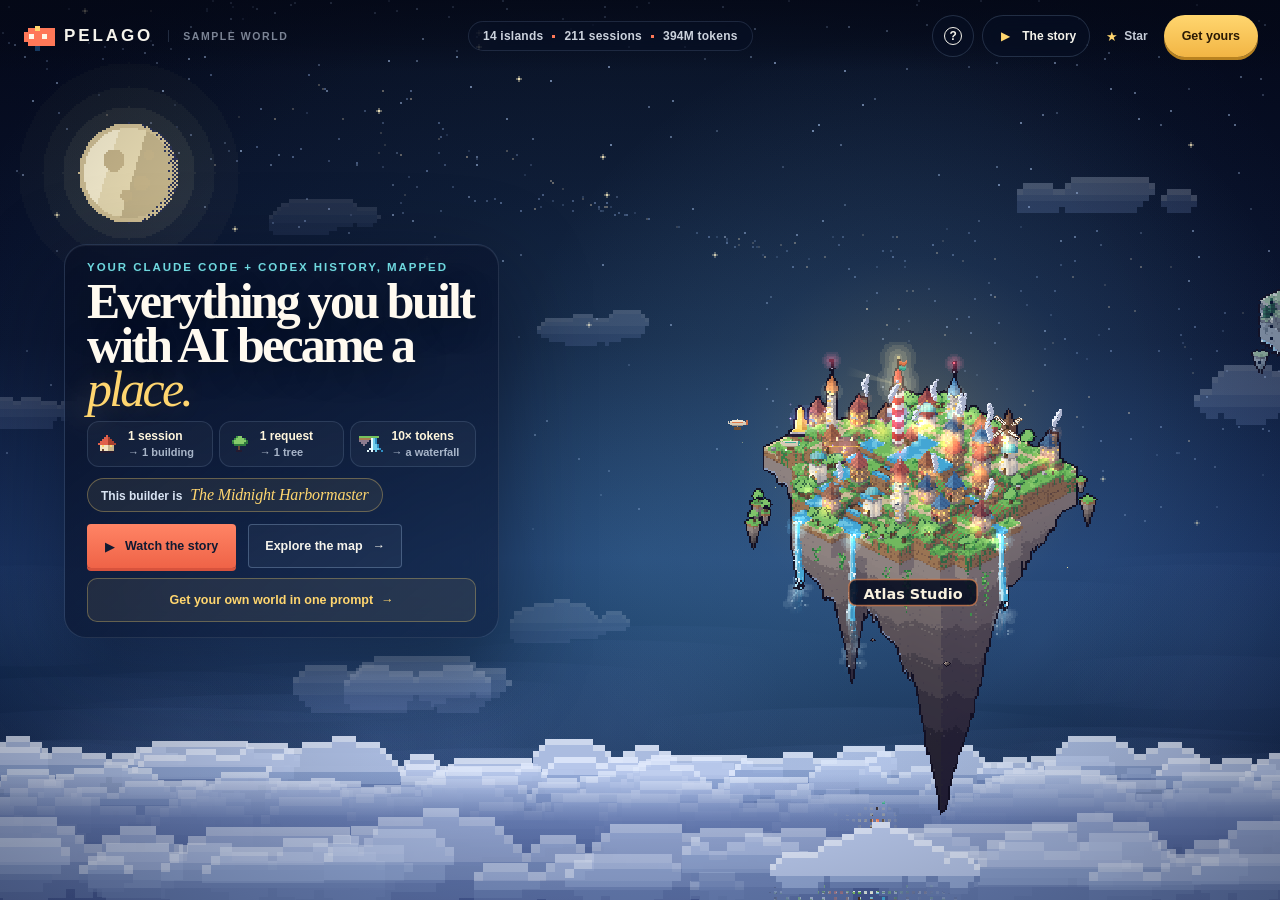
==== commit 5ae7de26: "Integration QA: lighter far-off islands, honest moon row, fresh demos and media - Far out (an art pi" ====
--- a/docs/index.html
+++ b/docs/index.html
@@ -6,11 +6,20 @@
   <meta name="theme-color" content="#081126">
   <meta name="description" content="A personal archipelago built from local Claude Code and Codex history.">
   <link rel="icon" href="data:image/svg+xml,%3Csvg xmlns='http://www.w3.org/2000/svg' viewBox='0 0 64 64' shape-rendering='crispEdges'%3E%3Crect width='64' height='64' rx='12' fill='%23143247'/%3E%3Cpath fill='%236EC9CE' d='M8 38h48v14H8z'/%3E%3Cpath fill='%23F3EAD5' d='M14 34h36v10H14zM20 28h24v8H20z'/%3E%3Cpath fill='%238FC979' d='M18 30h28v8H18zM24 24h16v8H24z'/%3E%3Cpath fill='%23F26C5B' d='M30 10h6v18h-6zM36 10h14v10H36z'/%3E%3Cpath fill='%23FFF4AD' d='M12 14h6v6h-6z'/%3E%3C/svg%3E">
+  <meta property="og:site_name" content="Pelago">
+  <meta property="og:type" content="website">
   <meta property="og:title" content="Pelago: your AI coding history as a pixel-art world">
   <meta property="og:description" content="Every project becomes an island built from your Claude Code and Codex sessions, tokens and tools. Explore a sample world.">
-  <meta property="og:image" content="https://mikebouskila.github.io/pelago/hero.jpg">
   <meta property="og:url" content="https://mikebouskila.github.io/pelago/">
+  <meta property="og:image" content="https://mikebouskila.github.io/pelago/og.jpg">
+  <meta property="og:image:width" content="1200">
+  <meta property="og:image:height" content="630">
+  <meta property="og:image:alt" content="Pelago: your Claude Code + Codex history as a pixel-art world of floating islands under a night sky">
   <meta name="twitter:card" content="summary_large_image">
+  <meta name="twitter:title" content="Pelago: your AI coding history as a pixel-art world">
+  <meta name="twitter:description" content="Every project becomes an island built from your Claude Code and Codex sessions, tokens and tools. Explore a sample world.">
+  <meta name="twitter:image" content="https://mikebouskila.github.io/pelago/og.jpg">
+  <meta name="twitter:image:alt" content="Pelago: your Claude Code + Codex history as a pixel-art world of floating islands under a night sky">
   <title>Pelago · your AI coding history as a pixel-art world</title>
   <style>:root {
   --ink: #f5f3eb;
@@ -465,6 +474,17 @@
 .crew.claude { flex: 1 1 auto; min-width: 0; }
 .crew.codex { flex: 0 0 max(var(--share), 96px); min-width: 96px; }
 .crew { overflow: hidden; }
+/* Receipts: big pixel numbers on a torn-off till slip */
+.receipt-list { display: grid; width: 100%; border-block: 2px dashed rgba(255,246,220,.28); }
+.receipt-row { display: grid; justify-items: start; gap: 5px; padding: 9px 0 8px; animation: rise .7s var(--delay, .1s) cubic-bezier(.22,1,.36,1) both; }
+.receipt-row + .receipt-row { border-top: 1px dotted rgba(255,246,220,.24); }
+.pixel-number { display: block; max-width: 100%; image-rendering: pixelated; filter: drop-shadow(0 0 18px rgba(255,200,100,.22)); }
+.receipt-line { margin: 0; color: rgba(232,240,252,.92); font-size: 14.5px; font-weight: 650; line-height: 1.35; }
+.slide-receipts .story-note { margin-top: 2px; }
+@media (prefers-reduced-motion: reduce) { .receipt-row { animation: none !important; } }
+.key-tip { color: var(--ink-2); }
+.key-tip strong { color: #ffd66f; }
+.key-tip code { padding: 1px 5px; border-radius: 4px; background: rgba(255,255,255,.08); color: #fff6dc; font: 700 11px ui-monospace, SFMono-Regular, Menlo, monospace; white-space: nowrap; }
 
 /* ---------- Relic cards and popover ---------- */
 .relic-how { margin-top: 4px !important; color: rgba(232,240,252,.85) !important; }
@@ -865,7 +885,7 @@
 
   <div class="toast" id="toast" role="status" aria-live="polite"></div>
   <div class="sr-only" id="srAnnounce" aria-live="polite"></div>
-  <script id="pelago-data" type="application/json">{"version":2,"demo":true,"generatedAt":"2026-10-16T15:30:01.240417+00:00","projects":[{"id":"557505a410df","name":"Atlas Studio","agent":"claude","category":"web","sessions":41,"messages":2860,"activity":9200,"firstActive":"2026-07-18T15:30:01.240417+00:00","lastActive":"2026-10-16T15:30:01.240417+00:00","seed":1433732516,"prompts":640,"tokens":{"input":20222222,"output":4550000,"cached":157227778,"total":182000000},"tools":{"build":1900,"shell":1300,"read":1100,"web":420,"crew":90},"models":["Opus","Sonnet"],"sessionSizes":[129,121,121,121,106,106,106,98,98,98,98,98,98,90,90,82,82,75,67,67,59,59,59,59,59,51,51,51,51,51,51,36,36,36,36,28,28,20,20,20,20],"tech":{"react":420,"typescript":380,"payments":40},"crews":{"claude":0.62,"codex":0.38}},{"id":"3bccedcda67f","name":"Orbit Agent","agent":"codex","category":"ai","sessions":29,"messages":1940,"activity":6100,"firstActive":"2026-07-01T15:30:01.240417+00:00","lastActive":"2026-10-14T15:30:01.240417+00:00","seed":1003285965,"prompts":410,"tokens":{"input":10666666,"output":2400000,"cached":82933334,"total":96000000},"tools":{"shell":1500,"build":700,"crew":300,"read":200},"models":["GPT"],"sessionSizes":[131,124,124,124,116,116,116,116,109,109,109,109,101,101,86,86,86,86,72,72,72,64,64,64,64,42,42,42,42],"tech":{"llm":300,"python":260,"docker":30},"crews":{"codex":0.7,"claude":0.3}},{"id":"abbcf342e8e4","name":"Tiny Quest","agent":"claude","category":"game","sessions":22,"messages":1210,"activity":4400,"firstActive":"2026-06-14T15:30:01.240417+00:00","lastActive":"2026-10-10T15:30:01.240417+00:00","seed":2881286978,"prompts":300,"tokens":{"input":4555555,"output":1025000,"cached":35419445,"total":41000000},"tools":{"build":900,"shell":500,"read":300,"web":120},"models":["Opus","Sonnet"],"sessionSizes":[108,108,102,102,95,95,89,89,83,77,71,71,65,59,59,53,40,34,34,28,22,16],"tech":{"gamedev":210,"typescript":50},"crews":{"claude":1.0}},{"id":"40c164122d6e","name":"Northstar","agent":"codex","category":"data","sessions":18,"messages":980,"activity":3500,"firstActive":"2026-05-28T15:30:01.240417+00:00","lastActive":"2026-10-05T15:30:01.240417+00:00","seed":1086415890,"prompts":220,"tokens":{"input":2555555,"output":575000,"cached":19869445,"total":23000000},"tools":{"shell":800,"read":400,"build":250},"models":["GPT"],"sessionSizes":[88,82,70,70,64,52,46,40,40,28,28,28,28,22,22,16,16,16],"tech":{"pandas":140,"python":110},"crews":{"codex":1.0}},{"id":"2371e70ee532","name":"Signal CLI","agent":"codex","category":"cli","sessions":14,"messages":620,"activity":2100,"firstActive":"2026-05-11T15:30:01.240417+00:00","lastActive":"2026-08-02T15:30:01.240417+00:00","seed":594667278,"prompts":150,"tokens":{"input":955555,"output":215000,"cached":7429445,"total":8600000},"tools":{"shell":600,"build":300,"read":120},"models":["GPT"],"sessionSizes":[87,82,82,82,72,72,57,52,47,47,28,28,18,13],"tech":{"rust":90},"crews":{"codex":1.0}},{"id":"eaaca8877a4d","name":"Pocket Notes","agent":"claude","category":"mobile","sessions":12,"messages":540,"activity":1800,"firstActive":"2026-04-24T15:30:01.240417+00:00","lastActive":"2026-09-27T15:30:01.240417+00:00","seed":3937183879,"prompts":120,"tokens":{"input":688888,"output":155000,"cached":5356112,"total":6200000},"tools":{"build":380,"shell":200,"web":60},"models":["Opus","Sonnet"],"sessionSizes":[63,53,53,48,38,33,33,28,23,18,18,13],"tech":{"swift":120},"crews":{"claude":1.0}},{"id":"f070e917e06b","name":"Paper Trail","agent":"codex","category":"web","sessions":8,"messages":300,"activity":900,"firstActive":"2026-04-07T15:30:01.240417+00:00","lastActive":"2026-06-08T15:30:01.240417+00:00","seed":4033931543,"prompts":70,"tokens":{"input":266666,"output":60000,"cached":2073334,"total":2400000},"tools":{"build":160,"shell":120,"read":40},"models":["GPT"],"sessionSizes":[57,44,40,32,27,19,19,15],"tech":{},"crews":{"codex":1.0}},{"id":"572ad3f88b9a","name":"Sunday Lab","agent":"claude","category":"other","sessions":5,"messages":140,"activity":420,"firstActive":"2026-03-21T15:30:01.240417+00:00","lastActive":"2026-09-20T15:30:01.240417+00:00","seed":1462424568,"prompts":30,"tokens":{"input":77777,"output":17500,"cached":604723,"total":700000},"tools":{"shell":50,"web":30,"crew":10},"models":["Opus","Sonnet"],"sessionSizes":[55,55,51,45,33],"tech":{},"crews":{"claude":1.0}},{"id":"1a80fe84b989","name":"Lumen Docs","agent":"claude","category":"web","sessions":16,"messages":820,"activity":2600,"firstActive":"2026-03-04T15:30:01.240417+00:00","lastActive":"2026-10-13T15:30:01.240417+00:00","seed":444661380,"prompts":170,"tokens":{"input":1377777,"output":310000,"cached":10712223,"total":12400000},"tools":{"build":500,"read":300,"web":90},"models":["Opus","Sonnet"],"sessionSizes":[100,100,100,100,95,89,72,60,55,38,38,32,26,21,21,15],"tech":{"react":140,"tailwind":120},"crews":{"claude":1.0}},{"id":"6a417919e78f","name":"Tidepool","agent":"codex","category":"data","sessions":11,"messages":560,"activity":1700,"firstActive":"2026-02-15T15:30:01.240417+00:00","lastActive":"2026-10-07T15:30:01.240417+00:00","seed":1782675737,"prompts":110,"tokens":{"input":566666,"output":127500,"cached":4405834,"total":5100000},"tools":{"shell":300,"read":140},"models":["GPT"],"sessionSizes":[94,83,83,66,66,60,49,37,32,26,20],"tech":{},"crews":{"codex":1.0}},{"id":"8e9d2c91ae80","name":"Kestrel","agent":"claude","category":"ai","sessions":13,"messages":700,"activity":2200,"firstActive":"2026-01-29T15:30:01.240417+00:00","lastActive":"2026-10-15T15:30:01.240417+00:00","seed":2392665233,"prompts":140,"tokens":{"input":1088888,"output":245000,"cached":8466112,"total":9800000},"tools":{"shell":400,"crew":60,"build":200},"models":["Opus","Sonnet"],"sessionSizes":[87,81,70,70,64,52,46,40,40,28,28,28,22],"tech":{"llm":160,"mcp":50},"crews":{"claude":1.0}},{"id":"8fdfbe8e6332","name":"Pixel Forge","agent":"claude","category":"game","sessions":9,"messages":430,"activity":1300,"firstActive":"2026-01-12T15:30:01.240417+00:00","lastActive":"2026-09-06T15:30:01.240417+00:00","seed":2413805198,"prompts":90,"tokens":{"input":433333,"output":97500,"cached":3369167,"total":3900000},"tools":{"build":260,"shell":120},"models":["Opus","Sonnet"],"sessionSizes":[88,88,83,67,56,51,35,30,19],"tech":{"gamedev":90,"threejs":40},"crews":{"claude":1.0}},{"id":"1552353e1b1a","name":"Harbor API","agent":"codex","category":"web","sessions":7,"messages":260,"activity":800,"firstActive":"2025-12-26T15:30:01.240417+00:00","lastActive":"2026-08-07T15:30:01.240417+00:00","seed":357709118,"prompts":55,"tokens":{"input":211111,"output":47500,"cached":1641389,"total":1900000},"tools":{"shell":160,"build":80},"models":["GPT"],"sessionSizes":[73,73,68,48,40,27,23],"tech":{},"crews":{"codex":1.0}},{"id":"4f26510a8774","name":"Night Owl","agent":"claude","category":"cli","sessions":6,"messages":190,"activity":560,"firstActive":"2025-12-09T15:30:01.240417+00:00","lastActive":"2026-10-14T15:30:01.240417+00:00","seed":1327911178,"prompts":40,"tokens":{"input":122222,"output":27500,"cached":950278,"total":1100000},"tools":{"shell":120,"build":40},"models":["Opus","Sonnet"],"sessionSizes":[44,37,27,16,13,9],"tech":{},"crews":{"claude":1.0}}],"links":[{"a":"557505a410df","b":"f070e917e06b","kind":"nest","word":""},{"a":"557505a410df","b":"eaaca8877a4d","kind":"name","word":"atlas"},{"a":"3bccedcda67f","b":"2371e70ee532","kind":"name","word":"orbit"},{"a":"40c164122d6e","b":"572ad3f88b9a","kind":"nest","word":""},{"a":"557505a410df","b":"1a80fe84b989","kind":"nest","word":""},{"a":"40c164122d6e","b":"6a417919e78f","kind":"name","word":"tide"},{"a":"abbcf342e8e4","b":"8fdfbe8e6332","kind":"nest","word":""}],"rhythm":{"hours":[26,17,9,4,1,0,1,2,5,9,12,11,8,10,13,15,14,12,13,18,24,31,38,34],"weekdays":[41,46,44,39,35,52,48],"activeDays":151,"longestStreak":27,"busiestDay":"2026-04-17","daily":{"2026-03-21":27,"2026-03-22":10,"2026-03-24":40,"2026-03-25":10,"2026-03-26":14,"2026-03-27":23,"2026-03-29":13,"2026-03-30":14,"2026-03-31":25,"2026-04-02":27,"2026-04-03":11,"2026-04-04":21,"2026-04-05":12,"2026-04-07":6,"2026-04-08":12,"2026-04-09":30,"2026-04-14":28,"2026-04-16":18,"2026-04-17":44,"2026-04-18":15,"2026-04-20":28,"2026-04-21":37,"2026-04-22":5,"2026-04-23":7,"2026-04-25":22,"2026-04-26":18,"2026-04-27":3,"2026-04-29":3,"2026-04-30":28,"2026-05-01":6,"2026-05-02":19,"2026-05-04":30,"2026-05-05":9,"2026-05-06":5,"2026-05-08":26,"2026-05-09":10,"2026-05-10":16,"2026-05-15":41,"2026-05-17":3,"2026-05-18":37,"2026-05-19":29,"2026-05-20":11,"2026-05-22":37,"2026-05-23":12,"2026-05-24":19,"2026-05-26":28,"2026-05-27":13,"2026-05-28":23,"2026-05-29":16,"2026-05-31":30,"2026-06-01":21,"2026-06-02":15,"2026-06-04":40,"2026-06-05":15,"2026-06-06":10,"2026-06-07":27,"2026-06-09":6,"2026-06-10":3,"2026-06-15":42,"2026-06-16":19,"2026-06-18":20,"2026-06-19":36,"2026-06-20":4,"2026-06-22":24,"2026-06-23":22,"2026-06-24":21,"2026-06-25":13,"2026-06-27":3,"2026-06-28":33,"2026-06-29":9,"2026-07-01":21,"2026-07-02":37,"2026-07-03":4,"2026-07-04":6,"2026-07-06":33,"2026-07-07":6,"2026-07-08":12,"2026-07-10":23,"2026-07-11":9,"2026-07-16":30,"2026-07-17":30,"2026-07-19":6,"2026-07-20":31,"2026-07-21":13,"2026-07-22":24,"2026-07-24":25,"2026-07-25":13,"2026-07-26":30,"2026-07-28":12,"2026-07-29":30,"2026-07-30":29,"2026-07-31":10,"2026-08-02":42,"2026-08-03":23,"2026-08-04":9,"2026-08-06":44,"2026-08-07":12,"2026-08-08":6,"2026-08-09":34,"2026-08-11":6,"2026-08-16":10,"2026-08-17":33,"2026-08-18":3,"2026-08-20":15,"2026-08-21":21,"2026-08-22":22,"2026-08-24":16,"2026-08-25":4,"2026-08-26":36,"2026-08-27":19,"2026-08-29":19,"2026-08-30":42,"2026-08-31":11,"2026-09-02":34,"2026-09-03":38,"2026-09-04":3,"2026-09-05":7,"2026-09-07":27,"2026-09-08":10,"2026-09-09":16,"2026-09-11":10,"2026-09-16":15,"2026-09-17":24,"2026-09-18":13,"2026-09-20":12,"2026-09-21":20,"2026-09-22":12,"2026-09-23":36,"2026-09-24":7,"2026-09-25":11,"2026-09-26":30,"2026-09-27":36,"2026-09-28":4,"2026-09-29":6,"2026-09-30":41,"2026-10-01":29,"2026-10-02":8,"2026-10-03":18,"2026-10-04":44,"2026-10-05":16,"2026-10-06":9,"2026-10-07":27,"2026-10-08":37,"2026-10-09":5,"2026-10-10":8,"2026-10-11":31,"2026-10-12":22,"2026-10-13":19,"2026-10-14":5,"2026-10-15":28,"2026-10-16":3},"firstDay":"2026-03-21","lastDay":"2026-10-16"},"sources":[{"agent":"claude","available":true,"files":4,"sessions":4},{"agent":"codex","available":true,"files":4,"sessions":4}],"persona":{"title":"The Midnight Harbormaster","realm":"harbor","line":"Your lamps stay lit long after the harbor sleeps.","realmLine":"You build places people arrive at: interfaces, apps, front doors.","peakHour":22,"clues":[{"label":"Midnight","why":"39% of your building happened after 10 PM"},{"label":"Harbormaster","why":"36% of your work was web"}]},"archetypes":{"prefixes":["Midnight","Dawn","Weekend","Two-Tide","Unbroken","Hive","Wandering","Morning","Sunlit","Twilight","Steady"],"titles":["Harbormaster","Gardener","Wayfinder","Stargazer","Toolsmith","Archivist","Castle Builder","Cartographer"]}}</script>
+  <script id="pelago-data" type="application/json">{"version":2,"demo":true,"generatedAt":"2026-10-16T16:17:54.443694+00:00","projects":[{"id":"557505a410df","name":"Atlas Studio","agent":"claude","category":"web","sessions":41,"messages":2860,"activity":9200,"firstActive":"2026-07-18T16:17:54.443694+00:00","lastActive":"2026-10-16T16:17:54.443694+00:00","seed":1433732516,"prompts":640,"tokens":{"input":20222222,"output":4550000,"cached":157227778,"total":182000000},"tools":{"build":1900,"shell":1300,"read":1100,"web":420,"crew":90},"models":["Opus","Sonnet"],"sessionSizes":[129,121,121,121,106,106,106,98,98,98,98,98,98,90,90,82,82,75,67,67,59,59,59,59,59,51,51,51,51,51,51,36,36,36,36,28,28,20,20,20,20],"tech":{"react":420,"typescript":380,"payments":40},"crews":{"claude":0.62,"codex":0.38},"habits":{"interrupts":44,"please":32,"thanks":83,"nudges":102,"nudgeWord":"continue","longestStretch":320}},{"id":"3bccedcda67f","name":"Orbit Agent","agent":"codex","category":"ai","sessions":29,"messages":1940,"activity":6100,"firstActive":"2026-07-01T16:17:54.443694+00:00","lastActive":"2026-10-14T16:17:54.443694+00:00","seed":1003285965,"prompts":410,"tokens":{"input":10666666,"output":2400000,"cached":82933334,"total":96000000},"tools":{"shell":1500,"build":700,"crew":300,"read":200},"models":["GPT"],"sessionSizes":[131,124,124,124,116,116,116,116,109,109,109,109,101,101,86,86,86,86,72,72,72,64,64,64,64,42,42,42,42],"tech":{"llm":300,"python":260,"docker":30},"crews":{"codex":0.7,"claude":0.3},"habits":{"interrupts":24,"please":24,"thanks":41,"nudges":45,"nudgeWord":"continue","longestStretch":233}},{"id":"abbcf342e8e4","name":"Tiny Quest","agent":"claude","category":"game","sessions":22,"messages":1210,"activity":4400,"firstActive":"2026-06-14T16:17:54.443694+00:00","lastActive":"2026-10-10T16:17:54.443694+00:00","seed":2881286978,"prompts":300,"tokens":{"input":4555555,"output":1025000,"cached":35419445,"total":41000000},"tools":{"build":900,"shell":500,"read":300,"web":120},"models":["Opus","Sonnet"],"sessionSizes":[108,108,102,102,95,95,89,89,83,77,71,71,65,59,59,53,40,34,34,28,22,16],"tech":{"gamedev":210,"typescript":50},"crews":{"claude":1.0},"habits":{"interrupts":27,"please":15,"thanks":30,"nudges":39,"nudgeWord":"go on","longestStretch":197}},{"id":"40c164122d6e","name":"Northstar","agent":"codex","category":"data","sessions":18,"messages":980,"activity":3500,"firstActive":"2026-05-28T16:17:54.443694+00:00","lastActive":"2026-10-05T16:17:54.443694+00:00","seed":1086415890,"prompts":220,"tokens":{"input":2555555,"output":575000,"cached":19869445,"total":23000000},"tools":{"shell":800,"read":400,"build":250},"models":["GPT"],"sessionSizes":[88,82,70,70,64,52,46,40,40,28,28,28,28,22,22,16,16,16],"tech":{"pandas":140,"python":110},"crews":{"codex":1.0},"habits":{"interrupts":13,"please":6,"thanks":15,"nudges":30,"nudgeWord":"continue","longestStretch":161}},{"id":"2371e70ee532","name":"Signal CLI","agent":"codex","category":"cli","sessions":14,"messages":620,"activity":2100,"firstActive":"2026-05-11T16:17:54.443694+00:00","lastActive":"2026-08-02T16:17:54.443694+00:00","seed":594667278,"prompts":150,"tokens":{"input":955555,"output":215000,"cached":7429445,"total":8600000},"tools":{"shell":600,"build":300,"read":120},"models":["GPT"],"sessionSizes":[87,82,82,82,72,72,57,52,47,47,28,28,18,13],"tech":{"rust":90},"crews":{"codex":1.0},"habits":{"interrupts":13,"please":4,"thanks":13,"nudges":12,"nudgeWord":"go on","longestStretch":161}},{"id":"eaaca8877a4d","name":"Pocket Notes","agent":"claude","category":"mobile","sessions":12,"messages":540,"activity":1800,"firstActive":"2026-04-24T16:17:54.443694+00:00","lastActive":"2026-09-27T16:17:54.443694+00:00","seed":3937183879,"prompts":120,"tokens":{"input":688888,"output":155000,"cached":5356112,"total":6200000},"tools":{"build":380,"shell":200,"web":60},"models":["Opus","Sonnet"],"sessionSizes":[63,53,53,48,38,33,33,28,23,18,18,13],"tech":{"swift":120},"crews":{"claude":1.0},"habits":{"interrupts":12,"please":4,"thanks":15,"nudges":14,"nudgeWord":"ok","longestStretch":148}},{"id":"f070e917e06b","name":"Paper Trail","agent":"codex","category":"web","sessions":8,"messages":300,"activity":900,"firstActive":"2026-04-07T16:17:54.443694+00:00","lastActive":"2026-06-08T16:17:54.443694+00:00","seed":4033931543,"prompts":70,"tokens":{"input":266666,"output":60000,"cached":2073334,"total":2400000},"tools":{"build":160,"shell":120,"read":40},"models":["GPT"],"sessionSizes":[57,44,40,32,27,19,19,15],"tech":{},"crews":{"codex":1.0},"habits":{"interrupts":6,"please":5,"thanks":8,"nudges":11,"nudgeWord":"go on","longestStretch":104}},{"id":"572ad3f88b9a","name":"Sunday Lab","agent":"claude","category":"other","sessions":5,"messages":140,"activity":420,"firstActive":"2026-03-21T16:17:54.443694+00:00","lastActive":"2026-09-20T16:17:54.443694+00:00","seed":1462424568,"prompts":30,"tokens":{"input":77777,"output":17500,"cached":604723,"total":700000},"tools":{"shell":50,"web":30,"crew":10},"models":["Opus","Sonnet"],"sessionSizes":[55,55,51,45,33],"tech":{},"crews":{"claude":1.0},"habits":{"interrupts":2,"please":0,"thanks":3,"nudges":4,"nudgeWord":"go on","longestStretch":68}},{"id":"1a80fe84b989","name":"Lumen Docs","agent":"claude","category":"web","sessions":16,"messages":820,"activity":2600,"firstActive":"2026-03-04T16:17:54.443694+00:00","lastActive":"2026-10-13T16:17:54.443694+00:00","seed":444661380,"prompts":170,"tokens":{"input":1377777,"output":310000,"cached":10712223,"total":12400000},"tools":{"build":500,"read":300,"web":90},"models":["Opus","Sonnet"],"sessionSizes":[100,100,100,100,95,89,72,60,55,38,38,32,26,21,21,15],"tech":{"react":140,"tailwind":120},"crews":{"claude":1.0},"habits":{"interrupts":10,"please":5,"thanks":15,"nudges":13,"nudgeWord":"continue","longestStretch":157}},{"id":"6a417919e78f","name":"Tidepool","agent":"codex","category":"data","sessions":11,"messages":560,"activity":1700,"firstActive":"2026-02-15T16:17:54.443694+00:00","lastActive":"2026-10-07T16:17:54.443694+00:00","seed":1782675737,"prompts":110,"tokens":{"input":566666,"output":127500,"cached":4405834,"total":5100000},"tools":{"shell":300,"read":140},"models":["GPT"],"sessionSizes":[94,83,83,66,66,60,49,37,32,26,20],"tech":{},"crews":{"codex":1.0},"habits":{"interrupts":8,"please":8,"thanks":11,"nudges":17,"nudgeWord":"yes","longestStretch":119}},{"id":"8e9d2c91ae80","name":"Kestrel","agent":"claude","category":"ai","sessions":13,"messages":700,"activity":2200,"firstActive":"2026-01-29T16:17:54.443694+00:00","lastActive":"2026-10-15T16:17:54.443694+00:00","seed":2392665233,"prompts":140,"tokens":{"input":1088888,"output":245000,"cached":8466112,"total":9800000},"tools":{"shell":400,"crew":60,"build":200},"models":["Opus","Sonnet"],"sessionSizes":[87,81,70,70,64,52,46,40,40,28,28,28,22],"tech":{"llm":160,"mcp":50},"crews":{"claude":1.0},"habits":{"interrupts":12,"please":11,"thanks":9,"nudges":18,"nudgeWord":"go on","longestStretch":149}},{"id":"8fdfbe8e6332","name":"Pixel Forge","agent":"claude","category":"game","sessions":9,"messages":430,"activity":1300,"firstActive":"2026-01-12T16:17:54.443694+00:00","lastActive":"2026-09-06T16:17:54.443694+00:00","seed":2413805198,"prompts":90,"tokens":{"input":433333,"output":97500,"cached":3369167,"total":3900000},"tools":{"build":260,"shell":120},"models":["Opus","Sonnet"],"sessionSizes":[88,88,83,67,56,51,35,30,19],"tech":{"gamedev":90,"threejs":40},"crews":{"claude":1.0},"habits":{"interrupts":8,"please":4,"thanks":6,"nudges":11,"nudgeWord":"go on","longestStretch":126}},{"id":"1552353e1b1a","name":"Harbor API","agent":"codex","category":"web","sessions":7,"messages":260,"activity":800,"firstActive":"2025-12-26T16:17:54.443694+00:00","lastActive":"2026-08-07T16:17:54.443694+00:00","seed":357709118,"prompts":55,"tokens":{"input":211111,"output":47500,"cached":1641389,"total":1900000},"tools":{"shell":160,"build":80},"models":["GPT"],"sessionSizes":[73,73,68,48,40,27,23],"tech":{},"crews":{"codex":1.0},"habits":{"interrupts":4,"please":2,"thanks":6,"nudges":7,"nudgeWord":"go on","longestStretch":112}},{"id":"4f26510a8774","name":"Night Owl","agent":"claude","category":"cli","sessions":6,"messages":190,"activity":560,"firstActive":"2025-12-09T16:17:54.443694+00:00","lastActive":"2026-10-14T16:17:54.443694+00:00","seed":1327911178,"prompts":40,"tokens":{"input":122222,"output":27500,"cached":950278,"total":1100000},"tools":{"shell":120,"build":40},"models":["Opus","Sonnet"],"sessionSizes":[44,37,27,16,13,9],"tech":{},"crews":{"claude":1.0},"habits":{"interrupts":3,"please":2,"thanks":5,"nudges":4,"nudgeWord":"go on","longestStretch":85}}],"links":[{"a":"557505a410df","b":"f070e917e06b","kind":"nest","word":""},{"a":"557505a410df","b":"eaaca8877a4d","kind":"name","word":"atlas"},{"a":"3bccedcda67f","b":"2371e70ee532","kind":"name","word":"orbit"},{"a":"40c164122d6e","b":"572ad3f88b9a","kind":"nest","word":""},{"a":"557505a410df","b":"1a80fe84b989","kind":"nest","word":""},{"a":"40c164122d6e","b":"6a417919e78f","kind":"name","word":"tide"},{"a":"abbcf342e8e4","b":"8fdfbe8e6332","kind":"nest","word":""}],"rhythm":{"hours":[26,17,9,4,1,0,1,2,5,9,12,11,8,10,13,15,14,12,13,18,24,31,38,34],"weekdays":[41,46,44,39,35,52,48],"activeDays":151,"longestStreak":27,"busiestDay":"2026-04-17","daily":{"2026-03-21":27,"2026-03-22":10,"2026-03-24":40,"2026-03-25":10,"2026-03-26":14,"2026-03-27":23,"2026-03-29":13,"2026-03-30":14,"2026-03-31":25,"2026-04-02":27,"2026-04-03":11,"2026-04-04":21,"2026-04-05":12,"2026-04-07":6,"2026-04-08":12,"2026-04-09":30,"2026-04-14":28,"2026-04-16":18,"2026-04-17":44,"2026-04-18":15,"2026-04-20":28,"2026-04-21":37,"2026-04-22":5,"2026-04-23":7,"2026-04-25":22,"2026-04-26":18,"2026-04-27":3,"2026-04-29":3,"2026-04-30":28,"2026-05-01":6,"2026-05-02":19,"2026-05-04":30,"2026-05-05":9,"2026-05-06":5,"2026-05-08":26,"2026-05-09":10,"2026-05-10":16,"2026-05-15":41,"2026-05-17":3,"2026-05-18":37,"2026-05-19":29,"2026-05-20":11,"2026-05-22":37,"2026-05-23":12,"2026-05-24":19,"2026-05-26":28,"2026-05-27":13,"2026-05-28":23,"2026-05-29":16,"2026-05-31":30,"2026-06-01":21,"2026-06-02":15,"2026-06-04":40,"2026-06-05":15,"2026-06-06":10,"2026-06-07":27,"2026-06-09":6,"2026-06-10":3,"2026-06-15":42,"2026-06-16":19,"2026-06-18":20,"2026-06-19":36,"2026-06-20":4,"2026-06-22":24,"2026-06-23":22,"2026-06-24":21,"2026-06-25":13,"2026-06-27":3,"2026-06-28":33,"2026-06-29":9,"2026-07-01":21,"2026-07-02":37,"2026-07-03":4,"2026-07-04":6,"2026-07-06":33,"2026-07-07":6,"2026-07-08":12,"2026-07-10":23,"2026-07-11":9,"2026-07-16":30,"2026-07-17":30,"2026-07-19":6,"2026-07-20":31,"2026-07-21":13,"2026-07-22":24,"2026-07-24":25,"2026-07-25":13,"2026-07-26":30,"2026-07-28":12,"2026-07-29":30,"2026-07-30":29,"2026-07-31":10,"2026-08-02":42,"2026-08-03":23,"2026-08-04":9,"2026-08-06":44,"2026-08-07":12,"2026-08-08":6,"2026-08-09":34,"2026-08-11":6,"2026-08-16":10,"2026-08-17":33,"2026-08-18":3,"2026-08-20":15,"2026-08-21":21,"2026-08-22":22,"2026-08-24":16,"2026-08-25":4,"2026-08-26":36,"2026-08-27":19,"2026-08-29":19,"2026-08-30":42,"2026-08-31":11,"2026-09-02":34,"2026-09-03":38,"2026-09-04":3,"2026-09-05":7,"2026-09-07":27,"2026-09-08":10,"2026-09-09":16,"2026-09-11":10,"2026-09-16":15,"2026-09-17":24,"2026-09-18":13,"2026-09-20":12,"2026-09-21":20,"2026-09-22":12,"2026-09-23":36,"2026-09-24":7,"2026-09-25":11,"2026-09-26":30,"2026-09-27":36,"2026-09-28":4,"2026-09-29":6,"2026-09-30":41,"2026-10-01":29,"2026-10-02":8,"2026-10-03":18,"2026-10-04":44,"2026-10-05":16,"2026-10-06":9,"2026-10-07":27,"2026-10-08":37,"2026-10-09":5,"2026-10-10":8,"2026-10-11":31,"2026-10-12":22,"2026-10-13":19,"2026-10-14":5,"2026-10-15":28,"2026-10-16":3},"firstDay":"2026-03-21","lastDay":"2026-10-16"},"sources":[{"agent":"claude","available":true,"files":4,"sessions":4},{"agent":"codex","available":true,"files":4,"sessions":4}],"persona":{"title":"The Midnight Harbormaster","realm":"harbor","line":"Your lamps stay lit long after the harbor sleeps.","realmLine":"You build places people arrive at: interfaces, apps, front doors.","peakHour":22,"clues":[{"label":"Midnight","why":"39% of your building happened after 10 PM"},{"label":"Harbormaster","why":"36% of your work was web"}]},"archetypes":{"prefixes":["Midnight","Dawn","Weekend","Two-Tide","Unbroken","Hive","Wandering","Morning","Sunlit","Twilight","Steady"],"titles":["Harbormaster","Gardener","Wayfinder","Stargazer","Toolsmith","Archivist","Castle Builder","Cartographer"]},"habits":{"interrupts":186,"please":122,"thanks":260,"nudges":327,"nudgeWord":"continue","longestStretch":320},"historyTip":false}</script>
   <script>/* ---------- Procedural islands: every island is built from its own work ---------- */
 // Isometric pixel art, painted pixel by pixel into a buffer with one light source (upper left),
 // warm highlights, cool shadows, dithered materials and a dark silhouette outline.
@@ -877,7 +897,17 @@
 function tone(color, amount) { return amount >= 0 ? mixRgb(color, WARM, amount) : mixRgb(color, COOL, -amount); }
 const palette = (list) => list.map(hexRgb);
 
-const ROCK = palette(['#a3929f', '#8a7a8e', '#71637c', '#5b4f69', '#473e57', '#352e45', '#272136']);
+// Bedrock, seven tones from the lit strata down to the dark tip of the root, one stone per biome.
+const ROCKS = {
+  web: palette(['#b6a69b', '#9a8b83', '#7f716d', '#675b5a', '#514749', '#3d353a', '#2a242b']),
+  other: palette(['#a3929f', '#8a7a8e', '#71637c', '#5b4f69', '#473e57', '#352e45', '#272136']),
+  ai: palette(['#ab9ecb', '#9082b3', '#766999', '#5f5383', '#4a406b', '#372f54', '#27213b']),
+  cli: palette(['#b7c5d2', '#9aa9b9', '#7e8ea0', '#657588', '#4e5c70', '#3a4658', '#283140']),
+  data: palette(['#e6c592', '#d2a774', '#b8895c', '#996c4a', '#79523b', '#593b2c', '#3b271f']),
+  mobile: palette(['#cba5ae', '#af8894', '#936e7c', '#795866', '#604551', '#47333e', '#30232c']),
+  game: palette(['#908596', '#74697a', '#5c5262', '#473f4e', '#362f3c', '#27222c', '#1a161e']),
+};
+const MOONLIT = [150, 192, 255], GLOW_BAND = .09;
 const BIOMES = {
   web: { name: 'Meadow harbor', grass: palette(['#5fae4e', '#76c25c', '#8fd46c']), dirt: palette(['#a87b51', '#8a6142']), sand: hexRgb('#ecd8a0'), roofs: palette(['#e0604c', '#d47a43', '#c24f45', '#3f86c4']), wall: hexRgb('#f2e4c4'), trees: 'oak', leaves: palette(['#2f7a3e', '#3f9447', '#5aae52', '#86cc6a']), flowers: palette(['#ffd36b', '#ff8fa3', '#ffffff', '#9fd0ff']), accent: hexRgb('#4fc4d6'), crystal: null },
   other: { name: 'Lighthouse meadow', grass: palette(['#5aa856', '#6fbd63', '#8bd27a']), dirt: palette(['#a5805a', '#876546']), sand: hexRgb('#e9d7a6'), roofs: palette(['#3a988b', '#e0784f', '#5684c6', '#c95c4c']), wall: hexRgb('#f0e5cd'), trees: 'oak', leaves: palette(['#2d6f45', '#3d8a50', '#57a75c', '#82c677']), flowers: palette(['#ffe27a', '#b9a3ff', '#ffffff', '#ff9a8a']), accent: hexRgb('#57c8c0'), crystal: null },
@@ -1024,7 +1054,43 @@
     if (land[i][j]) while (distance < 9 && [[1, 0], [-1, 0], [0, 1], [0, -1]].every(([a, b]) => isLand(i + a * (distance + 1), j + b * (distance + 1)))) distance += 1;
     return distance;
   }));
-  const undersideDepth = coastDistance.map((row, i) => row.map((distance, j) => Math.round((1.4 + Math.pow(distance, 1.18) * 1.55 + hash2(seed, i, j * 3) * 1.6) * LEVEL)));
+  // Under the earth every column keeps a short slab of rock; the root below it is painted as one mass.
+  const undersideDepth = coastDistance.map((row, i) => row.map((_, j) => Math.round((1.3 + hash2(seed, i, j * 3) * .8) * LEVEL)));
+  let landLeft = 0, landRight = 0;
+  for (let i = 0; i < size; i += 1) for (let j = 0; j < size; j += 1) if (land[i][j]) { landLeft = Math.min(landLeft, (i - j) * TILE_W); landRight = Math.max(landRight, (i - j) * TILE_W); }
+  // The root: an inverted mountain 0.6-1x the island's width, a main peak and a few lesser crags, all tapering to tips.
+  const rocks = ROCKS[project.category] || ROCKS.other;
+  const span = landRight - landLeft + TILE_W * 2, rootHalf = span / 2, rootMid = (landLeft + landRight) / 2;
+  const rootDepth = Math.round(span * (.98 - .38 * clamp((size - 7) / 19, 0, 1)) * (.9 + hash2(seed, 2, 71) * .2));
+  // A long spike first (it holds the tip), a broad belly under the whole island, then a few lesser crags.
+  const cones = [
+    { x: rootMid + (hash2(seed, 1, 72) - .5) * span * .16, w: rootHalf * (.5 + hash2(seed, 2, 72) * .14), h: rootDepth, p: 1.45 },
+    { x: rootMid, w: rootHalf * 1.02, h: rootDepth * .4, p: .8 },
+  ];
+  for (let k = 0; k < 2 + Math.floor(hash2(seed, 3, 73) * 2); k += 1) {
+    cones.push({ x: rootMid + (k % 2 ? 1 : -1) * rootHalf * (.3 + hash2(seed, k, 74) * .38), w: rootHalf * (.16 + hash2(seed, k, 75) * .16), h: rootDepth * (.4 + hash2(seed, k, 76) * .24), p: 1.25 });
+  }
+  // Per pixel column (offset k from the left edge): the bottom of the frontmost earth, its slab, the root's drop and which crag owns it.
+  const frontGround = new Array(span).fill(-1e9), frontSlab = new Array(span).fill(0), drops = new Array(span), owner = new Array(span);
+  for (let i = 0; i < size; i += 1) for (let j = 0; j < size; j += 1) {
+    if (!land[i][j]) continue;
+    for (let x = 0; x < TILE_W * 2; x += 1) {
+      const k = (i - j) * TILE_W - landLeft + x;
+      const ground = (i + j) * TILE_H + (x < TILE_W ? TILE_H + Math.floor(x / 2) : TILE_H * 2 - 1 - Math.floor((x - TILE_W) / 2));
+      if (ground > frontGround[k]) { frontGround[k] = ground; frontSlab[k] = undersideDepth[i][j]; }
+    }
+  }
+  for (let k = 0; k < span; k += 1) {
+    if (frontGround[k] < -1e8) { frontGround[k] = frontGround[k - 1] ?? 0; frontSlab[k] = frontSlab[k - 1] ?? LEVEL; }
+    const x = landLeft - TILE_W + k;
+    let drop = 0, best = cones[0];
+    cones.forEach((cone) => { const t = Math.abs(x - cone.x) / cone.w; const d = t < 1 ? cone.h * Math.pow(1 - t, cone.p) : 0; if (d > drop) { drop = d; best = cone; } });
+    const crag = (valueNoise(seed + 31, x / 7, 0) - .5) * 8 + (hash2(seed, Math.floor(x / 3), 77) > .72 ? hash2(seed, Math.floor(x / 3), 78) * 10 : 0);
+    drops[k] = Math.round(Math.max(frontSlab[k] + 3, drop * (.88 + valueNoise(seed + 33, x / 15, 0) * .24) + crag * Math.min(1, drop / 30)));
+    owner[k] = best;
+  }
+  let rootReach = 0;
+  for (let k = 0; k < span; k += 1) rootReach = Math.max(rootReach, frontGround[k] + drops[k]);
 
   // 2. Rivers: tokens flow downhill and leave the island as waterfalls on the visible side.
   const water = height.map((row) => row.map(() => false));
@@ -1145,10 +1211,9 @@
 
   // 4. Paint back to front into a pixel buffer.
   let peakLevel = 0; height.forEach((row) => row.forEach((value) => { peakLevel = Math.max(peakLevel, value); }));
-  let deepest = 0; undersideDepth.forEach((row) => row.forEach((value) => { deepest = Math.max(deepest, value); }));
   const width = size * TILE_W * 2 + 120;
-  const canvasHeight = size * TILE_H * 2 + (peakLevel + 1) * LEVEL + 170 + deepest + 140;
   const originX = width / 2, originY = (peakLevel + 1) * LEVEL + 170;
+  const canvasHeight = originY + Math.max(rootReach, size * TILE_H * 2 + 3 * LEVEL) + 160;
   const surface = createSurface(width, canvasHeight);
   const { put, shadow } = surface;
   const lights = [];
@@ -1184,6 +1249,138 @@
     return recipe.snow && valueNoise(seed + 9, gx / 7, gy / 5) > .48 ? mixRgb(color, [238, 244, 255], .85) : color;
   }
 
+  // Bedrock: bands darken with depth. Data islands are layered sandstone; tundra strata carry frost.
+  const motif = BIOMES[project.category] ? project.category : 'other';
+  const bandH = Math.max(LEVEL * 1.35, rootDepth / 7);
+  function bedrock(gx, y, d) {
+    const wobble = valueNoise(seed + 13, gx / 7, 0) * 6;
+    // Bands step one tone darker every bandH, Bayer-dithered across the last quarter of each band.
+    const position = (d + wobble) / bandH, within = position - Math.floor(position);
+    const band = 1 + Math.floor(position) + (within > .75 && dither(gx, y, (within - .75) * 4) ? 1 : 0);
+    let rock;
+    if (motif === 'data') {
+      const s = d + wobble * .6 + Math.sin(gx / 11 + (seed % 7)) * 2, layer = Math.floor(s / 4);
+      rock = rocks[clamp(band + (layer % 3 === 1 ? 1 : 0), 0, 6)];
+      if (s % 4 < 1 && layer % 3 === 0) rock = tone(rock, .2);
+    } else {
+      rock = rocks[clamp(band, 0, 6)];
+      if (within < 1 / bandH) rock = motif === 'cli' ? mixRgb(rock, [226, 238, 248], .45) : tone(rock, .16);
+    }
+    return hash2(seed, gx, y) > .93 ? tone(rock, -.12) : rock;
+  }
+  const rootX = (k) => originX + landLeft - TILE_W + k;
+  const faceBottom = (k) => originY + frontGround[k] + frontSlab[k];
+  const rootBottom = (k) => originY + frontGround[k] + drops[k];
+  const inRoot = (k, y, margin = 1) => k >= 0 && k < span && y >= faceBottom(k) && y < rootBottom(k) - margin;
+
+  // The root goes down first, behind everything: a lit and a shadowed face per crag, darkening toward the tip,
+  // with a cool moonlit rim along the lit side.
+  function paintRoot() {
+    surface.z = 1;
+    for (let k = 0; k < span; k += 1) {
+      const gx = rootX(k), top = originY + frontGround[k], bottom = rootBottom(k);
+      const lit = gx < originX + owner[k].x;
+      for (let y = top; y < bottom; y += 1) {
+        const color = tone(bedrock(gx, y, y - top), (lit ? -.04 : -.26) - clamp((y - top) / rootDepth, 0, 1) * .3);
+        put(gx, y, lit && bottom - y <= 2 ? mixRgb(color, MOONLIT, .5) : color);
+      }
+    }
+  }
+
+  // One motif per biome on the underside, painted over the root once the columns are down.
+  function bedrockMotif() {
+    surface.z = 1;
+    const pick = (salt) => Math.floor(span * (.14 + hash2(seed, salt, 81) * .72));
+    const tipX = originX + cones[0].x;
+    const walk = (salt, steps, paint) => {
+      let k = pick(salt), y = faceBottom(k) + 2;
+      for (let step = 0; step < steps && inRoot(k, y, 3); step += 1) {
+        paint(rootX(k), y, step);
+        const toward = Math.sign(tipX - rootX(k)) || 1;
+        k += hash2(seed, step, salt + 90) < .66 ? toward : -toward;
+        y += 1 + (step % 3 === 0 ? 1 : 0);
+      }
+    };
+    if (motif === 'ai') {
+      // Geodes broken open in the rock, and crystal seams running down toward the tip.
+      const glowColour = `rgb(${biome.crystal[1].join(',')})`;
+      for (let n = 0; n < 3; n += 1) walk(n * 5 + 2, 70, (gx, y, step) => {
+        put(gx, y, step % 4 === 0 ? biome.crystal[2] : biome.crystal[1]); put(gx + 1, y, biome.crystal[0]);
+        if (step % 10 === 5) light(gx, y, glowColour, 6, .24);
+      });
+      for (let n = 0; n < 2 + Math.floor(hash2(seed, 4, 82) * 2); n += 1) {
+        const k = pick(n * 3 + 1), rx = 4 + Math.round(hash2(seed, n, 84) * 3), ry = 3 + Math.round(hash2(seed, n, 85) * 2);
+        const cy = faceBottom(k) + ry + 4 + Math.round((drops[k] - frontSlab[k]) * (.1 + hash2(seed, n, 83) * .28));
+        if (!inRoot(k - rx, cy + ry + 1, 3) || !inRoot(k + rx, cy + ry + 1, 3)) continue;
+        for (let dy = -ry - 1; dy <= ry + 1; dy += 1) for (let dx = -rx - 1; dx <= rx + 1; dx += 1) {
+          const e = Math.hypot(dx / (rx + .5), dy / (ry + .5));
+          if (e <= 1.18) put(rootX(k) + dx, cy + dy, e > .95 ? rocks[6] : e > .68 ? biome.crystal[0] : (dx - dy + 9) % 3 === 0 ? biome.crystal[2] : biome.crystal[1]);
+        }
+        light(rootX(k), cy, glowColour, 16, .36);
+      }
+    } else if (motif === 'game') {
+      // Lava seams glowing through dark basalt, converging on a drip at the tip.
+      for (let n = 0; n < 3; n += 1) walk(n * 5 + 3, 110, (gx, y, step) => {
+        put(gx - 1, y, rocks[6]); put(gx + 1, y, rocks[6]);
+        put(gx, y, step % 5 === 0 ? [255, 236, 140] : [255, 146, 44]);
+        if (step % 7 === 3) light(gx, y, '#ff7a2a', 10, .32);
+      });
+      let deepest = 0;
+      for (let k = 1; k < span; k += 1) if (rootBottom(k) > rootBottom(deepest)) deepest = k;
+      const dripY = rootBottom(deepest);
+      for (let y = -2; y < 4; y += 1) put(rootX(deepest), dripY + y, y < 1 ? [255, 146, 44] : [255, 210, 90]);
+      put(rootX(deepest) - 1, dripY + 2, [255, 146, 44]); put(rootX(deepest) + 1, dripY + 2, [214, 84, 30]);
+      light(rootX(deepest), dripY + 1, '#ff7a2a', 14, .42);
+    } else if (motif === 'cli') {
+      // Icicles hang wherever the underside runs level enough to hold them.
+      for (let k = 2; k < span - 2; k += 2 + Math.floor(hash2(seed, k, 88) * 4)) {
+        if (Math.abs(rootBottom(k + 1) - rootBottom(k - 1)) > 4) continue;
+        const length = 3 + Math.round(hash2(seed, k, 89) * (4 + drops[k] / 40)), y0 = rootBottom(k) - 1;
+        for (let y = 0; y < length; y += 1) {
+          put(rootX(k), y0 + y, y >= length - 2 ? [255, 255, 255] : [226, 246, 255]);
+          if (y < length - 3) put(rootX(k) + 1, y0 + y, [150, 206, 232]);
+        }
+      }
+    } else if (motif === 'mobile') {
+      // Blossom vines trail down the rock.
+      const stem = tone(biome.grass[0], -.3);
+      for (let n = 0; n < 6 + Math.floor(hash2(seed, 5, 91) * 4); n += 1) {
+        const k0 = pick(n * 7 + 4), side = n % 2 ? 1 : -1;
+        const length = Math.round((drops[k0] - frontSlab[k0]) * (.22 + hash2(seed, n, 92) * .34));
+        for (let y = 0; y < length; y += 1) {
+          const k = k0 + Math.round(Math.sin(y / 6 + n) * 1.4), gy = faceBottom(k0) - 2 + y;
+          if (y > 3 && !inRoot(k, gy, 3)) break;
+          put(rootX(k), gy, stem);
+          if (y % 5 === 3) {
+            const petal = biome.leaves[1 + (y + n) % 3];
+            [[0, -1], [-1, 0], [1, 0], [0, 1]].forEach(([a, b]) => put(rootX(k) + side + a, gy + b, petal));
+            put(rootX(k) + side, gy, [255, 226, 122]);
+          }
+        }
+      }
+    } else if (motif === 'web') {
+      // Ivy curtains creep down from the lip.
+      for (let n = 0; n < 5 + Math.floor(hash2(seed, 6, 93) * 4); n += 1) {
+        const k0 = pick(n * 11 + 5), length = Math.round((drops[k0] - frontSlab[k0]) * (.18 + hash2(seed, n, 94) * .3));
+        for (let y = -2; y < length; y += 1) {
+          const w = Math.round(4 * (1 - y / length)) + 1;
+          for (let dx = -w; dx <= w; dx += 1) {
+            const k = k0 + dx + Math.round(Math.sin((y + n * 5) / 5) * 1.5), gy = faceBottom(k0) + y;
+            const h = hash2(seed, rootX(k), gy);
+            if (k < 0 || k >= span || gy >= rootBottom(k) - 1 || h < .42) continue;
+            put(rootX(k), gy, h > .88 ? biome.leaves[3] : h > .7 ? biome.leaves[2] : h > .55 ? biome.leaves[1] : biome.leaves[0]);
+          }
+        }
+      }
+    } else if (motif === 'other') {
+      // A lip of moss where the slab meets the root, dripping here and there.
+      for (let k = 0; k < span; k += 1) {
+        const length = 2 + Math.round(valueNoise(seed + 41, k / 4, 0) * 3) + (hash2(seed, k, 95) > .86 ? 3 + Math.round(hash2(seed, k, 96) * 6) : 0);
+        for (let y = 0; y < length && faceBottom(k) - 1 + y < rootBottom(k) - 1; y += 1) put(rootX(k), faceBottom(k) - 1 + y, y === 0 ? biome.leaves[3] : y < 3 ? biome.leaves[2] : biome.leaves[1]);
+      }
+    }
+  }
+
   function column(i, j) {
     const level = height[i][j];
     const cx = originX + (i - j) * TILE_W, cy = originY + (i + j) * TILE_H;
@@ -1192,14 +1389,13 @@
     const depth = undersideDepth[i][j];
     const lift = (level - 1) / Math.max(1, peakLevel) * .12;
 
-    // Side faces: grass lip, earth, then strata of floating rock that taper into stalactites.
+    // Side faces: grass lip, earth, then the first strata of the rock root.
     for (let x = 0; x < TILE_W * 2; x += 1) {
       const left = x < TILE_W;
       const gx = cx - TILE_W + x;
       const edgeY = left ? top + TILE_H + Math.floor(x / 2) : top + TILE_H * 2 - 1 - Math.floor((x - TILE_W) / 2);
       const groundY = edgeY + level * LEVEL;
-      const spike = Math.pow(valueNoise(seed + 3, gx / 4.2, 0), 3) * depth * .55 + hash2(seed, gx, 9) * 4;
-      const bottomY = groundY + depth + spike;
+      const bottomY = groundY + depth;
       const faceShade = left ? -.04 : -.26;
       const lip = 2 + (hash2(seed, gx, j) > .55 ? 1 : 0) + (hash2(seed, gx, i) > .86 ? 3 : 0);
       for (let y = edgeY; y < bottomY; y += 1) {
@@ -1209,16 +1405,7 @@
         else if (y < groundY) {
           const earth = biome.dirt[(hash2(seed, gx, y) > .82) ? 1 : 0];
           color = (y - edgeY) % LEVEL === LEVEL - 1 ? tone(earth, -.2) : earth;
-        } else {
-          const d = y - groundY;
-          const wobble = valueNoise(seed + 13, gx / 7, 0) * 6;
-          const band = Math.floor((d + wobble) / (LEVEL * 1.35));
-          let rock = ROCK[clamp(band, 0, ROCK.length - 1)];
-          if ((d + wobble) % (LEVEL * 1.35) < 1) rock = tone(rock, .18);
-          if (hash2(seed, gx, y) > .92) rock = tone(rock, -.12);
-          color = rock;
-          if (bottomY - y < 3) color = tone(color, -.25);
-        }
+        } else color = bedrock(gx, y, y - groundY);
         put(gx, y, tone(color, faceShade));
       }
       // Hanging vines and roots from the grass lip.
@@ -1228,12 +1415,6 @@
           const leaf = biome.leaves[(y + gx) % 3 === 0 ? 2 : 1];
           put(gx, edgeY + lip + y, tone(recipe.snow ? [200, 210, 220] : leaf, faceShade - .1));
         }
-      }
-      // Glowing crystal seams in the rock.
-      if (biome.crystal && hash2(seed, gx * 3, i + j * 31) > .985) {
-        const y = groundY + 6 + hash2(seed, gx, i) * Math.max(4, depth * .6);
-        for (let k = 0; k < 5; k += 1) put(gx, y - k, pickFrom(biome.crystal, k / 5));
-        light(gx, y - 2, `rgb(${biome.crystal[1].join(',')})`, 8, .28);
       }
     }
 
@@ -1457,9 +1638,13 @@
 
 
   function flagPole(x, topY, length = 14) {
+    // In a team world the keep flies one pennant per top builder (up to three), longest for the biggest share.
+    const pennants = [...builders].sort((a, b) => b[1] - a[1]).slice(0, 3);
+    if (pennants.length) length = Math.max(length, pennants.length * 8 + 3);
     for (let y = 0; y < length; y += 1) put(x, topY - y, hexRgb('#3a2c22'));
     put(x, topY - length, [230, 200, 120]);
-    crewColors.forEach((color, index) => anim({ type: 'flag', x: x + 1, y: topY - length + 1 + index * 6, color, length: 10 - index * 2 }));
+    if (pennants.length) pennants.forEach(([color, share], index) => anim({ type: 'pennant', x: x + 1, y: topY - length + 1 + index * 8, color: hexRgb(color), length: Math.round(10 + share * 12) }));
+    else crewColors.forEach((color, index) => anim({ type: 'flag', x: x + 1, y: topY - length + 1 + index * 6, color, length: 10 - index * 2 }));
     if (recipe.beacon) { anim({ type: 'beacon', x, y: topY - length - 3 }); light(x, topY - length - 2, '#ffd36b', 22, .4); }
   }
 
@@ -1733,6 +1918,7 @@
     }
   }
 
+  paintRoot();
   for (let sum = 0; sum <= (size - 1) * 2; sum += 1) {
     for (let i = Math.max(0, sum - size + 1); i <= Math.min(size - 1, sum); i += 1) {
       const j = sum - i;
@@ -1746,13 +1932,15 @@
       });
     }
   }
+  bedrockMotif();
 
   surface.z = 4000;
   // 5. Waterfalls spill past the floating rock and dissolve into mist.
   falls.forEach(({ i, j, side }, index) => {
     const cx = originX + (i - j) * TILE_W + (side === 'right' ? TILE_W / 2 : -TILE_W / 2);
     const lipY = originY + (i + j) * TILE_H - height[i][j] * LEVEL + TILE_H * 2 - 2;
-    const endY = lipY + height[i][j] * LEVEL + undersideDepth[i][j] + 40 + hash2(seed, index, 77) * 40;
+    const fallK = clamp(Math.round(cx - originX - landLeft + TILE_W), 0, span - 1);
+    const endY = lipY + height[i][j] * LEVEL + undersideDepth[i][j] + Math.min(drops[fallK] * .6, 150) + 30 + hash2(seed, index, 77) * 40;
     // A sheet of water: lit on the left, shaded on the right, with long vertical streaks that fray into spray.
     for (let y = lipY; y < endY; y += 1) {
       const fade = (y - lipY) / (endY - lipY);
@@ -1796,10 +1984,12 @@
     light(wx + 14, wy + 8, RARITY[entry.relic.rarity].color, 18, .3);
   }); }
 
-  // Loose chunks of rock drift beside the island.
+  // Loose chunks of rock drift beside the island, and a few small stones orbit its root.
   const debris = clamp(2 + Math.round(workScale(project) - 5), 2, 6);
-  let landLeft = 0, landRight = 0;
-  for (let i = 0; i < size; i += 1) for (let j = 0; j < size; j += 1) if (land[i][j]) { landLeft = Math.min(landLeft, (i - j) * TILE_W); landRight = Math.max(landRight, (i - j) * TILE_W); }
+  const orbitY = frontGround[Math.round(span / 2)] + Math.round(rootDepth * .3);
+  let orbitReach = 0;
+  for (let k = 0; k < span; k += 1) if (frontGround[k] + drops[k] > orbitY) orbitReach = Math.max(orbitReach, Math.abs(landLeft - TILE_W + k - rootMid));
+  anim({ type: 'orbit', x: originX + rootMid, y: originY + orbitY, rx: orbitReach + 10, ry: Math.max(6, orbitReach * .18), stones: 3 + Math.floor(hash2(seed, 8, 97) * 3), phase: hash2(seed, 9, 98) * Math.PI * 2, colours: [rocks[0], rocks[2], rocks[4]] });
   for (let chunk = 0; chunk < debris; chunk += 1) {
     const side = chunk % 2 ? 1 : -1;
     const half = 4 + Math.round(hash2(seed, chunk, 91) * 6);
@@ -1811,7 +2001,7 @@
       const edge = left ? top + Math.floor((x + half) / 2) + Math.floor(half / 2) : top + half - 1 - Math.floor(x / 2);
       const taper = Math.round(depthPx * (1 - Math.abs(x + .5) / half) + 2);
       for (let y = edge; y < edge + taper; y += 1) {
-        const rock = y - edge < 2 ? biome.grass[left ? 1 : 0] : y - edge < 4 ? biome.dirt[left ? 0 : 1] : ROCK[clamp(Math.floor((y - edge) / 5) + (left ? 0 : 1), 0, 5)];
+        const rock = y - edge < 2 ? biome.grass[left ? 1 : 0] : y - edge < 4 ? biome.dirt[left ? 0 : 1] : rocks[clamp(Math.floor((y - edge) / 5) + (left ? 0 : 1), 0, 5)];
         put(cx + x, y, rock);
       }
     }
@@ -1846,21 +2036,38 @@
   art.getContext('2d').drawImage(full, -minX, -minY);
   const depthMap = new Uint16Array(art.width * art.height);
   for (let y = 0; y < art.height; y += 1) depthMap.set(surface.depth.subarray((y + minY) * width + minX, (y + minY) * width + minX + art.width), y * art.width);
+  // Light is summed at half resolution, then posterized into a few hard alpha bands, so every glow is a
+  // stack of pixel rings rather than a blur.
   const glow = document.createElement('canvas');
-  glow.width = Math.ceil(art.width / 2); glow.height = Math.ceil(art.height / 2);
-  const glowContext = glow.getContext('2d');
+  const glowWidth = Math.ceil(art.width / 2), glowHeight = Math.ceil(art.height / 2);
+  glow.width = glowWidth; glow.height = glowHeight;
+  const sum = new Float32Array(glowWidth * glowHeight * 3);
   lights.forEach(({ x, y, color, radius, strength }) => {
+    const rgb = color.startsWith('#') ? hexRgb(color) : color.match(/\d+/g).slice(0, 3).map(Number);
     const gx = (x - minX) / 2, gy = (y - minY) / 2, r = radius / 2 + 1;
-    const gradient = glowContext.createRadialGradient(gx, gy, 0, gx, gy, r);
-    gradient.addColorStop(0, hexAlpha(color, strength)); gradient.addColorStop(1, hexAlpha(color, 0));
-    glowContext.fillStyle = gradient;
-    glowContext.fillRect(gx - r, gy - r, r * 2, r * 2);
+    for (let py = Math.max(0, Math.floor(gy - r)); py <= Math.min(glowHeight - 1, Math.ceil(gy + r)); py += 1) {
+      for (let px = Math.max(0, Math.floor(gx - r)); px <= Math.min(glowWidth - 1, Math.ceil(gx + r)); px += 1) {
+        const falloff = 1 - Math.hypot(px + .5 - gx, py + .5 - gy) / r;
+        if (falloff <= 0) continue;
+        const index = (py * glowWidth + px) * 3, amount = strength * falloff;
+        sum[index] += rgb[0] * amount; sum[index + 1] += rgb[1] * amount; sum[index + 2] += rgb[2] * amount;
+      }
+    }
   });
+  const glowImage = new ImageData(glowWidth, glowHeight);
+  for (let index = 0, out = 0; index < sum.length; index += 3, out += 4) {
+    const peak = Math.max(sum[index], sum[index + 1], sum[index + 2]);
+    const band = Math.min(1, Math.round(peak / 255 / GLOW_BAND) * GLOW_BAND);
+    if (band <= 0) continue;
+    glowImage.data[out] = sum[index] / peak * 255; glowImage.data[out + 1] = sum[index + 1] / peak * 255; glowImage.data[out + 2] = sum[index + 2] / peak * 255;
+    glowImage.data[out + 3] = band * 255;
+  }
+  glow.getContext('2d').putImageData(glowImage, 0, 0);
   const centreY = originY + (size - 1) * TILE_H + TILE_H - minY;
   relicBoxes.forEach((box) => { box.x -= minX; box.y -= minY; });
   anims.forEach((entry) => { entry.x -= minX; if (entry.y !== undefined) entry.y -= minY; if (entry.y0 !== undefined) { entry.y0 -= minY; entry.y1 -= minY; } });
   const half = pixelDownsample(art);
-  return { art, glow, anims, relicBoxes, depth: depthMap, mips: [art, half, pixelDownsample(half)], anchorX: originX - minX, anchorY: centreY, recipe, gridWidth: size * TILE_W * 2, falls: falls.length, buildings: placed.length, heights: height };
+  return { art, glow, anims, relicBoxes, depth: depthMap, mips: [art, half, pixelDownsample(half)], anchorX: originX - minX, anchorY: centreY, root: rootDepth, recipe, gridWidth: size * TILE_W * 2, falls: falls.length, buildings: placed.length, heights: height };
 }
 
 // Halve a pixel-art canvas without inventing colours: each 2x2 block keeps its most common opaque
@@ -1910,51 +2117,54 @@
 function drawIslandArtCrisp(context, art, left, top, scale, options = {}) {
   const level = scale >= 1 ? 0 : scale >= .5 ? 1 : 2;
   const haze = options.haze || 0;
-  const mips = haze ? hazedMips(art, haze) : art.mips;
-  const source = mips[level];
+  const source = haze ? hazedMip(art, haze, level) : art.mips[level];
   const step = scale * (1 << level);
   const x = Math.round(left), y = Math.round(top);
   context.imageSmoothingEnabled = step < .98;
   context.imageSmoothingQuality = 'high';
   context.drawImage(source, x, y, Math.round(source.width * step), Math.round(source.height * step));
   if (options.glow !== false) {
+    // Lights glow less under a day sky; the glow's pixels stay snapped to the art's grid.
     context.globalCompositeOperation = 'lighter';
-    context.globalAlpha = 1 - haze * 1.4;
-    context.imageSmoothingEnabled = true;
-    if (context.globalAlpha > 0) context.drawImage(art.glow, x, y, art.art.width * scale, art.art.height * scale);
+    context.globalAlpha = (1 - haze * 1.4) * skyNow().glow;
+    // Its bands are already soft, so a shrunk glow is sampled, not filtered.
+    context.imageSmoothingEnabled = false;
+    if (context.globalAlpha > 0) context.drawImage(art.glow, x, y, Math.round(art.glow.width * 2 * scale), Math.round(art.glow.height * 2 * scale));
     context.globalAlpha = 1;
     context.globalCompositeOperation = 'source-over';
   }
   return { x, y };
 }
 
-// Distant islands sink into the night air: their colours drift toward the sky and lose contrast.
-const HAZE_COLOUR = [44, 72, 122];
-function hazedMips(art, haze) {
+// Distant islands sink into the air: their colours drift toward the sky's haze and lose contrast.
+function hazedMip(art, haze, level) {
+  // Only the mip level actually on screen is hazed, and haze comes in a few fixed steps, so this stays small.
   art.hazed = art.hazed || new Map();
-  const key = haze.toFixed(2);
+  const HAZE_COLOUR = skyNow().haze;
+  const key = `${skyNow().name}|${haze.toFixed(2)}|${level}`;
   if (!art.hazed.has(key)) {
-    art.hazed.set(key, art.mips.map((mip) => {
-      const canvas = document.createElement('canvas');
-      canvas.width = mip.width; canvas.height = mip.height;
-      const context = canvas.getContext('2d');
-      context.drawImage(mip, 0, 0);
-      const image = context.getImageData(0, 0, mip.width, mip.height);
-      const data = image.data;
-      for (let index = 0; index < data.length; index += 4) {
-        if (!data[index + 3]) continue;
-        for (let channel = 0; channel < 3; channel += 1) data[index + channel] += (HAZE_COLOUR[channel] - data[index + channel]) * haze;
-      }
-      context.putImageData(image, 0, 0);
-      return canvas;
-    }));
+    const mip = art.mips[level];
+    const canvas = document.createElement('canvas');
+    canvas.width = mip.width; canvas.height = mip.height;
+    const context = canvas.getContext('2d');
+    context.drawImage(mip, 0, 0);
+    const image = context.getImageData(0, 0, mip.width, mip.height);
+    const data = image.data;
+    for (let index = 0; index < data.length; index += 4) {
+      if (!data[index + 3]) continue;
+      for (let channel = 0; channel < 3; channel += 1) data[index + channel] += (HAZE_COLOUR[channel] - data[index + channel]) * haze;
+    }
+    context.putImageData(image, 0, 0);
+    art.hazed.set(key, canvas);
   }
   return art.hazed.get(key);
 }
 
 // Living details drawn on top of the static art every frame: water, smoke, sails, flags, ships.
 function drawIslandAnimations(context, art, left, top, px, time = 0, seedValue = 1) {
-  const t = time / 1000;
+  const t = time / 1000, lit = skyNow().glow;
+  // Far out an art pixel is under a third of a screen pixel: the busiest effects keep their motion in fewer, bigger cells.
+  const coarse = px < .5;
   const cell = (x, y, w, h, color, alpha = 1) => {
     context.globalAlpha = alpha;
     context.fillStyle = Array.isArray(color) ? `rgb(${color[0] | 0},${color[1] | 0},${color[2] | 0})` : color;
@@ -1964,7 +2174,7 @@
   art.anims.forEach((entry) => {
     if (entry.type === 'falls') {
       // Bright streaks sliding down the sheet.
-      for (let lane = -2; lane <= 2; lane += 1) {
+      for (let lane = coarse ? 0 : -2; lane <= (coarse ? 0 : 2); lane += 1) {
         for (let y = entry.y0 + 3; y < entry.y1 - 8; y += 1) {
           const fade = (y - entry.y0) / (entry.y1 - entry.y0);
           const run = ((y - t * 46 - lane * 17 + entry.phase * 30) % 34 + 34) % 34;
@@ -1985,13 +2195,32 @@
         cell(sx, sy - 1, 1, 1, entry.colour, a * .6); cell(sx, sy + 1, 1, 1, entry.colour, a * .6);
       }
     } else if (entry.type === 'smoke') {
+      // Opaque two-tone puffs that swell as they rise and shrink away, never fading through alpha.
       for (let puff = 0; puff < entry.puffs; puff += 1) {
         const life = ((t * .35 + entry.phase + puff / entry.puffs) % 1);
-        const radius = 1.4 + life * 4;
-        const x = entry.x + Math.sin(life * 5 + entry.phase * 6) * 2.5 + life * 5, y = entry.y - life * 26;
+        const radius = Math.round(.6 + Math.sin(life * Math.PI) * (1.6 + life * 2.2));
+        if (radius < 1) continue;
+        const x = Math.round(entry.x + Math.sin(life * 5 + entry.phase * 6) * 2.5 + life * 5), y = Math.round(entry.y - life * 26);
+        if (coarse) { cell(x - radius, y - radius, radius * 2 + 1, radius + 1, [236, 240, 250]); cell(x - radius, y + 1, radius * 2 + 1, radius, [170, 178, 204]); continue; }
         for (let dy = -radius; dy <= radius; dy += 1) {
-          const w = Math.sqrt(Math.max(0, radius * radius - dy * dy));
-          cell(x - w, y + dy, w * 2, 1, dy < 0 ? [236, 240, 250] : [178, 186, 210], (.55 - life * .5));
+          const w = Math.round(Math.sqrt(Math.max(0, radius * radius - dy * dy + radius * .5)));
+          const split = clamp(-dy, -w, w + 1);
+          if (split > -w) cell(x - w, y + dy, split + w, 1, [236, 240, 250]);
+          if (split <= w) cell(x + split, y + dy, w - split + 1, 1, [170, 178, 204]);
+        }
+      }
+    } else if (entry.type === 'orbit') {
+      // Loose stones circling the root; on the far side they pass behind the rock.
+      const covered = (x, y) => x >= 0 && y >= 0 && x < art.art.width && y < art.art.height && art.depth[y * art.art.width + x] > 0;
+      for (let k = 0; k < entry.stones; k += 1) {
+        const angle = entry.phase + k / entry.stones * Math.PI * 2 + t * (.14 + k * .02);
+        const x = Math.round(entry.x + Math.cos(angle) * entry.rx * (1 - k * .07)), y = Math.round(entry.y + Math.sin(angle) * entry.ry + (k - 1) * 7 + Math.sin(t * .8 + k) * 1.5);
+        const behind = Math.sin(angle) < 0, r = 2 + (k * 7 % 3);
+        if (coarse) { if (!(behind && covered(x, y))) cell(x - r, y - r, r * 2 + 1, r * 2 + 1, entry.colours[1]); continue; }
+        for (let dy = -r - 1; dy <= r + 1; dy += 1) for (let dx = -r - 2; dx <= r + 2; dx += 1) {
+          const v = Math.abs(dx) / (r + 1.5) + Math.abs(dy) / (r + .7);
+          if (v > 1 || (behind && covered(x + dx, y + dy))) continue;
+          cell(x + dx, y + dy, 1, 1, v > .74 ? OUTLINE : dx + dy < -1 ? entry.colours[0] : dx + dy > 0 ? entry.colours[2] : entry.colours[1]);
         }
       }
     } else if (entry.type === 'windmill') {
@@ -2018,17 +2247,25 @@
     } else if (entry.type === 'flag') {
       for (let x = 0; x < entry.length; x += 1) {
         const wave = Math.round(Math.sin(x * .7 - t * 5 + entry.x) * 1.2 * (x / entry.length + .3));
-        for (let y = 0; y < 5; y += 1) cell(entry.x + x, entry.y + y + wave, 1, 1, tone(entry.color, y < 2 ? .2 : y > 3 ? -.25 : 0));
+        if (coarse) cell(entry.x + x, entry.y + wave, 1, 5, tone(entry.color, 0));
+        else for (let y = 0; y < 5; y += 1) cell(entry.x + x, entry.y + y + wave, 1, 1, tone(entry.color, y < 2 ? .2 : y > 3 ? -.25 : 0));
+      }
+    } else if (entry.type === 'pennant') {
+      for (let x = 0; x < entry.length; x += 1) {
+        const wave = Math.round(Math.sin(x * .6 - t * 4 + entry.x) * 1.3 * (x / entry.length + .2));
+        const half = Math.max(0, Math.round(3.4 * (1 - x / entry.length)));
+        cell(entry.x + x, entry.y + 3 - half + wave, 1, half + 1, tone(entry.color, .22));
+        cell(entry.x + x, entry.y + 4 + wave, 1, half + 1, tone(entry.color, x < 2 ? -.1 : -.28));
       }
     } else if (entry.type === 'beacon') {
-      const pulse = .55 + Math.sin(t * 3 + entry.x) * .35;
+      const pulse = (.55 + Math.sin(t * 3 + entry.x) * .35) * (.5 + lit * .5);
       cell(entry.x - 1, entry.y - 1, 3, 3, entry.color || [255, 236, 160], pulse);
     } else if (entry.type === 'beam') {
       const angle = t * 1.2;
       const reach = 70;
       const dx = Math.cos(angle), dy = Math.sin(angle) * .45;
       if (dx !== 0) {
-        context.globalAlpha = .16 + Math.abs(Math.cos(angle)) * .14;
+        context.globalAlpha = (.16 + Math.abs(Math.cos(angle)) * .14) * lit;
         const gradient = context.createLinearGradient(left + entry.x * px, top + entry.y * px, left + (entry.x + dx * reach) * px, top + (entry.y + dy * reach) * px);
         gradient.addColorStop(0, 'rgba(255,240,180,.9)'); gradient.addColorStop(1, 'rgba(255,240,180,0)');
         context.fillStyle = gradient;
@@ -2067,7 +2304,7 @@
         const r = hash2(seedValue, k, 3);
         const x = entry.x + Math.cos(a) * entry.rx * r, y = entry.y + Math.sin(a * 1.3) * entry.ry * r - 6;
         const blink = Math.sin(t * 2.5 + k) * .5 + .5;
-        if (blink > .3) cell(x, y, 1, 1, [255, 246, 160], blink);
+        if (blink > .3 && lit > .5) cell(x, y, 1, 1, [255, 246, 160], blink);
       }
     }
   });
@@ -2671,6 +2908,15 @@
   'lg-route': { palette: { y: '#ffd66f', w: '#fff1c4' }, rows: [
     'yy..yy..yy..', '..........ww', '..........ww',
   ] },
+  'lg-bedrock': { palette: { ...GRASS, r: '#d2a774', s: '#b8895c', R: '#996c4a', S: '#79523b', t: '#593b2c' }, rows: [
+    'gggggggggggg', 'GddddddddddG', '.rrrrrrRRRR.', '.ssssssSSSS.', '..rrrrrRRR..', '..sssssSSS..', '...rrrrRR...', '...ssssSS...', '....rrRt....', '.....st.....', '.....t......',
+  ] },
+  'lg-sky': { palette: { y: '#ffd879', Y: '#fff7d6', p: '#e6b26a', o: '#7c4c8e', O: '#2c2a5c' }, rows: [
+    '....yyyy....', '...yYYYYy...', '..yYYYYYYy..', 'pppppppppppp', 'oooooooooooo', 'o.o.o.o.o.o.', 'OOOOOOOOOOOO',
+  ] },
+  'lg-moon': { palette: { M: '#fff6d6', m: '#efe2b8', c: '#cdbb8e', d: '#323a5e' }, rows: [
+    '..mmmm..', '.MMmmdd.', 'MMcmmddd', 'MMMmdmdd', 'MMmmdddd', 'MMMcmddd', '.MMmmdd.', '..mmdd..',
+  ] },
 });
 
 /* ---------- Keepers: a pixel character for every archetype title ---------- */
@@ -2920,10 +3166,13 @@
 function builderColor(name) { return TEAM?.members.find((member) => member.name === name)?.color || '#9fb3c8'; }
 function leadBuilder(project) { return Object.keys(project.builders || {})[0] || null; }
 function isShared(project) { return Object.values(project.builders || {}).filter((share) => share >= .15).length > 1; }
+// A Wrapped edition (--year) names the story and the card: "CLAUDE CODE WRAPPED 2026".
+const EDITION = DATA.edition?.label ? DATA.edition : null;
 const RHYTHM = DATA.rhythm || { hours: Array(24).fill(0), weekdays: Array(7).fill(0), activeDays: 0, longestStreak: 0 };
 const TOTAL_SESSIONS = PROJECTS.reduce((sum, project) => sum + project.sessions, 0);
 const TOTAL_TOKENS = PROJECTS.reduce((sum, project) => sum + (project.tokens?.total || 0), 0);
 const TOTAL_PROMPTS = PROJECTS.reduce((sum, project) => sum + (project.prompts || 0), 0);
+const HABITS = DATA.habits || {};
 function sinceLabel() {
   return RHYTHM.firstDay ? new Date(`${RHYTHM.firstDay}T12:00:00`).toLocaleDateString('en-US', { month: 'short', day: 'numeric', year: 'numeric' }) : null;
 }
@@ -3032,6 +3281,10 @@
   '%': ['##..#', '##.#.', '...#.', '..#..', '.#...', '.#.##', '#..##'],
   '+': ['.....', '..#..', '..#..', '#####', '..#..', '..#..', '.....'],
   ' ': ['..', '..', '..', '..', '..', '..', '..'],
+  h: ['#....', '#....', '#.##.', '##..#', '#...#', '#...#', '#...#'],
+  m: ['.....', '.....', '##.#.', '#.#.#', '#.#.#', '#...#', '#...#'],
+  '×': ['.....', '#...#', '.#.#.', '..#..', '.#.#.', '#...#', '.....'],
+  ',': ['..', '..', '..', '..', '..', '.#', '#.'],
 };
 PIXEL_FONT.k = PIXEL_FONT.K;
 const pixelable = (text) => [...String(text)].every((char) => PIXEL_FONT[char]);
@@ -3087,7 +3340,7 @@
   }
   const custom = ($('#cardTitle')?.value || '').trim();
   return {
-    overline: DATA.demo ? (TEAM ? 'SAMPLE TEAM ARCHETYPE' : 'SAMPLE ARCHETYPE') : TEAM ? 'OUR AI CODING ARCHETYPE' : 'MY AI CODING ARCHETYPE',
+    overline: EDITION?.label || (DATA.demo ? (TEAM ? 'SAMPLE TEAM ARCHETYPE' : 'SAMPLE ARCHETYPE') : TEAM ? 'OUR AI CODING ARCHETYPE' : 'MY AI CODING ARCHETYPE'),
     accent: keeperFor(PERSONA.realm).accent,
     title: custom || PERSONA.title,
     line: PERSONA.line,
@@ -3146,8 +3399,8 @@
   const flat = { transform: view, detail: true, selected: false, hovered: false, label: false, time };
   const pixel = (items[0]?.px || 1) * view.scale;
   const up = rise === null ? null : (item) => riseAt(item, rise);
-  // A persona card's keeper stands where the moon would, so the moon rises higher and further left.
-  drawOcean(context, width, height, selected ? selected.seed : 73, time, selected || wide ? null : tall ? [.6, .062] : [.6, .08]);
+  // The moon or sun is painted over the scrims by the card itself, clear of the words.
+  drawOcean(context, width, height, selected ? selected.seed : 73, time, { moon: false });
   drawCloudSea(context, width, height, time);
   if (heroItem) drawCapitalHalo(context, heroItem, view);
   if (!selected && up) drawRoute(context, items, view, time, pixel, up);
@@ -3235,11 +3488,11 @@
   // Round lobes on a flat underside, like the cloud sea's own sprites.
   const inside = (u, v) => v < .2 && lobes.some((lobe) => Math.hypot(u - lobe.x, (v - lobe.y) * 1.25) < lobe.r * swell);
   const reach = Math.ceil(radius * 1.3 / cell), rows = Math.ceil(radius * .75 / cell);
-  const ox = Math.round(x), oy = Math.round(y), step = cell / radius;
+  const ox = Math.round(x), oy = Math.round(y), step = cell / radius, tint = skyNow().clouds;
   for (let gy = -rows; gy <= rows; gy += 1) for (let gx = -reach; gx <= reach; gx += 1) {
     const u = gx * step, v = gy * step;
     if (BAYER[((gy & 3) << 2) | (gx & 3)] < wear || !inside(u, v)) continue;
-    context.fillStyle = !inside(u, v - step) ? '#dfe8fb' : !inside(u, v + step) ? '#6f86ba' : v > .02 ? '#93a9d6' : '#b9c9ec';
+    context.fillStyle = !inside(u, v - step) ? tint[0] : !inside(u, v + step) ? tint[3] : v > .02 ? tint[2] : tint[1];
     context.fillRect(ox + gx * cell, oy + gy * cell, cell, cell);
   }
 }
@@ -3273,7 +3526,7 @@
   context.clearRect(0, 0, width, height);
   const pad = (wide ? 60 : 68) * scale;
   const copy = cardCopy(selected, showNames);
-  const year = new Date(NOW).getFullYear();
+  const year = EDITION?.year || new Date(NOW).getFullYear();
   const beat = options.reel ?? null;
   const arrive = (from, lift) => (beat === null ? 1 : slam(beat, from, undefined, lift));
   const after = (from) => beat === null || beat >= from;
@@ -3295,14 +3548,19 @@
     gradient.addColorStop(0, from); gradient.addColorStop(1, to);
     context.fillStyle = gradient; context.fillRect(0, Math.min(y0, y1), width, Math.abs(y1 - y0));
   };
+  // Tinted by the sky so a bright morning card does not wear a midnight band.
+  const ink = skyNow().scrim.join(',');
   if (wide) {
     const side = context.createLinearGradient(0, 0, width * .5, 0);
-    side.addColorStop(0, 'rgba(4,9,26,.92)'); side.addColorStop(.62, 'rgba(4,9,26,.7)'); side.addColorStop(1, 'rgba(4,9,26,0)');
+    side.addColorStop(0, `rgba(${ink},.92)`); side.addColorStop(.62, `rgba(${ink},.7)`); side.addColorStop(1, `rgba(${ink},0)`);
     context.fillStyle = side; context.fillRect(0, 0, width * .5, height);
   } else {
-    scrim(0, height * (tall ? .27 : .34), 'rgba(4,9,26,.96)', 'rgba(4,9,26,0)');
-    scrim(height, height * (tall ? .7 : .66), 'rgba(4,9,26,.96)', 'rgba(4,9,26,0)');
-  }
+    scrim(0, height * (tall ? .27 : .34), `rgba(${ink},.96)`, `rgba(${ink},0)`);
+    scrim(height, height * (tall ? .7 : .66), `rgba(${ink},.96)`, `rgba(${ink},0)`);
+  }
+  // The moon or sun rides above the scrim, upper left of the islands and clear of the words: between the
+  // wordmark and the overline on tall and square cards, just right of the text column on wide ones.
+  paintSkyBody(context, width, height, wide ? [.47, .15] : [.33, (pad + 8 * scale) / height]);
 
   // 3. Header: brand, overline, title, line.
   drawBrandMark(context, pad, pad - 10 * scale, 4.4 * scale);
@@ -3478,9 +3736,14 @@
         ['note', `Found on ${sharedName(project) || `a ${kindOf(project).toLowerCase()}`}${owners.length > 1 ? ` and ${plural(owners.length - 1, 'other island')}` : ''}.`]].filter(Boolean),
     };
   },
+  receipts: () => ({
+    accent: '#ffd36b', overline: 'THE RECEIPTS', rows: receiptLines(true), title: TEAM ? 'How we work with our agents.' : 'How I work with my agent.',
+    lines: [['note', TEAM ? 'Counted on each builder’s own computer. Only the numbers were shared, never anyone’s words.' : 'Counted on my computer. Only the numbers were kept, never the words.'],
+      ['note', `Built with ${agentPhrase()}.`]],
+  }),
   archetype: () => ({
     accent: keeperFor(PERSONA.realm).accent, sprite: keeperFor(PERSONA.realm).sprite, title: PERSONA.title,
-    overline: DATA.demo ? 'SAMPLE ARCHETYPE' : TEAM ? 'OUR AI CODING ARCHETYPE' : 'MY AI CODING ARCHETYPE',
+    overline: EDITION?.label || (DATA.demo ? 'SAMPLE ARCHETYPE' : TEAM ? 'OUR AI CODING ARCHETYPE' : 'MY AI CODING ARCHETYPE'),
     lines: [['body', PERSONA.line]], clues: (PERSONA.clues || []).map((clue) => [clue.label, clue.why.replace(/\byour\b/g, TEAM ? 'our' : 'my')]),
   }),
 };
@@ -3491,13 +3754,41 @@
   context.fillRect(x + cell, y, w - 2 * cell, h); context.fillRect(x, y + cell, w, h - 2 * cell);
   context.fillStyle = fill; context.fillRect(x + cell, y + cell, w - 2 * cell, h - 2 * cell);
 }
-// The moment's picture, as big as its box allows in whole pixels: a pixel number, a relic or a keeper.
+// The receipts as a torn-off till slip in whole pixels: each row a pixel number in ink and what it counts.
+function drawReceiptSlip(context, rows, box, scale) {
+  const cell = Math.max(2, Math.round(3 * scale));
+  const w = Math.round(Math.min(box.w, 820 * scale) / cell) * cell, h = Math.round(box.h / cell) * cell;
+  const left = Math.round(box.x + (box.w - w) / 2), top = Math.round(box.y);
+  const columns = w / cell, tooth = [0, 1, 2, 1];
+  [['rgba(2,6,18,.55)', cell], ['#fff3d6', 0]].forEach(([colour, drop]) => {
+    context.fillStyle = colour;
+    for (let column = 0; column < columns; column += 1) {
+      const bite = tooth[column % 4] * cell;
+      context.fillRect(left + column * cell + drop, top + bite + drop, cell, h - bite * 2);
+    }
+  });
+  const inset = 26 * scale, rowH = (h - inset * 2) / rows.length;
+  const widest = Math.max(...rows.map(([number]) => pixelTextWidth(number, 1)));
+  const digit = Math.max(2, Math.floor(Math.min(rowH * .5 / 7, (w - inset * 2) * .42 / widest)));
+  const textX = left + inset + widest * digit + 24 * scale, textW = left + w - inset - textX;
+  const size = Math.min(rowH * .27, 30 * scale);
+  rows.forEach(([number, caption], index) => {
+    const y = top + inset + index * rowH;
+    if (index) for (let x = left + inset; x < left + w - inset; x += cell * 3) { context.fillStyle = '#d9c9a6'; context.fillRect(Math.round(x), Math.round(y), cell * 2, Math.max(1, Math.round(cell / 2))); }
+    drawPixelText(context, number, left + inset, Math.round(y + rowH / 2 + 3.5 * digit), digit, '#241d33');
+    context.font = `700 ${size}px ${SANS}`; context.fillStyle = '#4a4058'; context.textAlign = 'left';
+    const lines = wrapLines(context, caption, textW).slice(0, 2);
+    lines.forEach((line, row) => context.fillText(line, textX, y + rowH / 2 + size * (.36 + (row - (lines.length - 1) / 2) * 1.15), textW));
+  });
+}
+// The moment's picture, as big as its box allows in whole pixels: a pixel number, the receipts, a relic or a keeper.
 function drawMomentVisual(context, spec, box, scale) {
   const cx = box.x + box.w / 2, cy = box.y + box.h / 2;
   const reach = Math.min(box.w, box.h) * .75;
   const glow = context.createRadialGradient(cx, cy, 0, cx, cy, reach);
   glow.addColorStop(0, hexAlpha(spec.accent, .28)); glow.addColorStop(1, hexAlpha(spec.accent, 0));
   context.fillStyle = glow; context.fillRect(cx - reach, cy - reach, reach * 2, reach * 2);
+  if (spec.rows) { drawReceiptSlip(context, spec.rows, box, scale); return; }
   if (spec.number) {
     const cell = Math.max(2, Math.floor(Math.min(box.w * .86 / pixelTextWidth(spec.number, 1), box.h / 7, 34 * scale)));
     const x = Math.round(cx - pixelTextWidth(spec.number, cell) / 2), y = Math.round(cy + 3.5 * cell), drop = Math.max(2, Math.round(cell / 4));
@@ -3526,19 +3817,19 @@
   const context = canvas.getContext('2d');
   const spec = (MOMENTS[kind] || MOMENTS.archetype)(moment || { kind });
   drawCardScene(context, scene);
-  context.fillStyle = 'rgba(4,9,26,.72)'; context.fillRect(0, 0, width, height);
+  context.fillStyle = `rgba(${skyNow().scrim.join(',')},.72)`; context.fillRect(0, 0, width, height);
   const pad = (wide ? 64 : 72) * scale;
   const safeTop = tall ? 250 * scale : pad, safeBottom = tall ? 270 * scale : pad;
   drawPixelFrame(context, width, height, spec.accent, scale);
   drawBrandMark(context, pad, safeTop - 8 * scale, 4.4 * scale);
   if (!wide) {
     context.textAlign = 'right'; context.fillStyle = '#9fbad4'; context.font = `800 ${15 * scale}px ${SANS}`;
-    context.fillText(`${TEAM ? 'OUR' : 'MY'} PELAGO · ${new Date(NOW).getFullYear()}`, width - pad, safeTop + 26 * scale);
+    context.fillText(`${TEAM ? 'OUR' : 'MY'} PELAGO · ${EDITION?.year || new Date(NOW).getFullYear()}`, width - pad, safeTop + 26 * scale);
   }
   // Stacked and centred on tall and square cards; words left and picture right on wide ones.
   const visual = wide ? { x: width * .56, y: height * .14, w: width * .44 - pad, h: height * .64 }
     : tall ? { x: pad, y: safeTop + 170 * scale, w: width - pad * 2, h: 580 * scale }
-      : { x: pad, y: safeTop + 90 * scale, w: width - pad * 2, h: 320 * scale };
+      : { x: pad, y: safeTop + 90 * scale, w: width - pad * 2, h: (spec.rows ? 420 : 320) * scale };
   drawMomentVisual(context, spec, visual, scale);
   const center = !wide, x = center ? width / 2 : pad, column = center ? width - pad * 2 : width * .52 - pad;
   const align = center ? 'center' : 'left';
@@ -3593,6 +3884,12 @@
   const agents = agentPhrase(), we = Boolean(TEAM);
   const tail = ` Map yours: ${DEMO_URL}${agents.includes('Claude') ? ' #ClaudeCode' : ''}`;
   if (moment?.kind === 'tokens') return `${compact(TOTAL_TOKENS)} tokens through ${agents} became ${plural(PROJECTS.length, 'island')} in ${we ? 'our' : 'my'} pixel-art world.${tail}`;
+  if (moment?.kind === 'receipts') {
+    const habit = (key) => Number(HABITS[key] || 0);
+    const said = [habit('interrupts') && `stopped ${we ? 'our agents' : 'my agent'} ${plural(habit('interrupts'), 'time')}`, habit('please') && `said please ${plural(habit('please'), 'time')}`,
+      habit('nudges') && `sent ${habit('nudges').toLocaleString('en-US')} one-word go-aheads`, habit('longestStretch') && `went ${stretchLabel(habit('longestStretch'))} without a break`].filter(Boolean);
+    return `${we ? 'Our' : 'My'} ${agents} receipts: ${we ? 'we' : 'I'} ${said.join(', ')}.${tail}`;
+  }
   if (moment?.kind === 'relic') {
     const rarity = RARITY[moment.relic.rarity].label.toLowerCase(), where = sharedName(moment.project);
     return `${we ? 'We' : 'I'} found the ${moment.relic.name}, ${/^[aeiou]/.test(rarity) ? 'an' : 'a'} ${rarity} relic${where ? ` on ${where}` : ''}, in ${we ? 'our' : 'my'} ${agents} world.${tail}`;
@@ -3606,8 +3903,7 @@
 const cardCache = { key: '', promise: null, blob: null, timer: 0 };
 function cardKey() {
   const moment = state.moment && [state.moment.kind, state.moment.relic?.id ?? null, state.moment.project?.id ?? null];
-  // `sky` arrives with painted skies; until then every card is night.
-  return JSON.stringify([state.format, ($('#cardTitle').value || '').trim(), state.showNames && !state.hideNames, state.exportSelected?.id ?? null, moment, typeof sky === 'object' && sky ? sky.name : 'night']);
+  return JSON.stringify([state.format, ($('#cardTitle').value || '').trim(), state.showNames && !state.hideNames, state.exportSelected?.id ?? null, moment, skyNow().name]);
 }
 function cardBlob() {
   const key = cardKey();
@@ -3799,9 +4095,45 @@
   context.fill();
 }
 
+// ---------- Sky at your hour ----------
+// The sky is painted for the hour you build in: the archetype's time of day, or the busiest hour.
+// Each preset sets the gradient, the glow on the horizon, how many stars show, a moon or a pixel sun,
+// the tint of the clouds, the air that hazes distant islands, and how brightly island lights glow.
+const SKIES = {
+  midnight: { label: 'Midnight', stops: ['#050a1c', '#0b1736', '#1a3466', '#16305c', '#0a1530'], horizon: [90, 170, 200, .22], stars: 1, milky: 1, body: 'moon', clouds: ['#dfe8fb', '#b9c9ec', '#93a9d6', '#6f86ba'], cloudAlpha: 1, sea: [98, 120, 176], mist: [96, 128, 196], haze: [44, 72, 122], glow: 1, scrim: [4, 9, 26] },
+  dawn: { label: 'Dawn', stops: ['#191c48', '#3b3a78', '#c87393', '#f2a77e', '#5a4f8c'], horizon: [255, 178, 140, .34], stars: .35, milky: 0, body: 'sun', sun: ['#fff6e2', '#ffd6a6', '#ff9d7e'], clouds: ['#ffe9e2', '#f3bcc4', '#c38fae', '#82709f'], cloudAlpha: 1.4, sea: [150, 120, 170], mist: [236, 160, 170], haze: [150, 112, 156], glow: .6, scrim: [24, 16, 50] },
+  morning: { label: 'Morning', stops: ['#2f74c4', '#5ea2e0', '#a4d4f2', '#c8e6f4', '#7eaed8'], horizon: [255, 252, 232, .32], stars: 0, milky: 0, body: 'sun', sun: ['#ffffff', '#fff3b8', '#ffd66e'], clouds: ['#ffffff', '#eef5ff', '#c6d9f1', '#98b3da'], cloudAlpha: 1.9, sea: [150, 186, 226], mist: [236, 246, 255], haze: [158, 196, 232], glow: .3, scrim: [8, 30, 70] },
+  golden: { label: 'Golden hour', stops: ['#2c5a96', '#5a83b6', '#e6b26a', '#f6c87c', '#8c6c80'], horizon: [255, 196, 110, .38], stars: 0, milky: 0, body: 'sun', sun: ['#fff7d6', '#ffd879', '#ffa94a'], clouds: ['#fff1d4', '#f6cd98', '#d79a7c', '#8a6f8a'], cloudAlpha: 1.6, sea: [176, 140, 150], mist: [255, 214, 160], haze: [186, 150, 126], glow: .45, scrim: [34, 18, 30] },
+  twilight: { label: 'Twilight', stops: ['#0d1135', '#28245e', '#7c4c8e', '#de7c6c', '#2c2a5c'], horizon: [255, 140, 120, .3], stars: .7, milky: .35, body: 'moon', clouds: ['#f7d4e2', '#c9a2cc', '#8f79b1', '#5d5590'], cloudAlpha: 1.15, sea: [110, 92, 160], mist: [200, 130, 170], haze: [84, 62, 122], glow: .85, scrim: [14, 9, 36] },
+};
+Object.entries(SKIES).forEach(([name, preset]) => { preset.name = name; });
+const SKY_FOR_PREFIX = { Midnight: 'midnight', Dawn: 'dawn', Morning: 'morning', Sunlit: 'golden', Twilight: 'twilight' };
+const sky = { name: null, phase: null };
+function skyFor() {
+  const prefix = PERSONA.title.replace(/^The /, '').split(' ')[0];
+  if (SKY_FOR_PREFIX[prefix]) return SKY_FOR_PREFIX[prefix];
+  const hour = PERSONA.peakHour ?? peakHour();
+  if (hour === null || hour === undefined) return 'midnight';
+  return hour >= 22 || hour < 5 ? 'midnight' : hour < 9 ? 'dawn' : hour < 12 ? 'morning' : hour < 17 ? 'golden' : 'twilight';
+}
+function skyNow() { sky.name = sky.name || skyFor(); return SKIES[sky.name]; }
+// The moon fills as you keep showing up: full after work on every one of the last 28 days, a crescent after a quiet month.
+function moonPhase() {
+  if (sky.phase !== null) return sky.phase;
+  const daily = RHYTHM.daily || {};
+  if (!Object.keys(daily).length) return (sky.phase = 1);
+  const end = new Date(DATA.generatedAt || Date.now());
+  let active = 0;
+  for (let back = 0; back < 28; back += 1) {
+    const day = new Date(end.getFullYear(), end.getMonth(), end.getDate() - back);
+    if (daily[`${day.getFullYear()}-${String(day.getMonth() + 1).padStart(2, '0')}-${String(day.getDate()).padStart(2, '0')}`]) active += 1;
+  }
+  return (sky.phase = active / 28);
+}
+
 const cloudSprites = new Map();
-function cloudSprite(variant, unit) {
-  const key = `${variant}|${unit}`;
+function cloudSprite(variant, unit, tint = skyNow().clouds) {
+  const key = `${variant}|${unit}|${tint[0]}${tint[3]}`;
   if (cloudSprites.has(key)) return cloudSprites.get(key);
   const random = seeded(9000 + variant);
   const cells = 26 + Math.floor(random() * 18);
@@ -3819,7 +4151,7 @@
     const inside = puffs.some((puff) => Math.hypot(gx + .5 - puff.x, (gy + .5 - puff.y) * 1.35) < puff.r) && gy < rows - 1;
     if (!inside) continue;
     const above = puffs.some((puff) => Math.hypot(gx + .5 - puff.x, (gy - .5 - puff.y) * 1.35) < puff.r);
-    context.fillStyle = !above ? '#dfe8fb' : gy > rows * .62 ? '#6f86ba' : gy > rows * .45 ? '#93a9d6' : '#b9c9ec';
+    context.fillStyle = !above ? tint[0] : gy > rows * .62 ? tint[3] : gy > rows * .45 ? tint[2] : tint[1];
     context.fillRect(gx * unit, gy * unit, unit, unit);
   }
   cloudSprites.set(key, canvas);
@@ -3833,6 +4165,7 @@
   const random = seeded(front ? 707 : 505);
   const base = height * (front ? .97 : .86);
   const count = Math.ceil(width / (unit * 30)) + 3;
+  const [r, g, b] = skyNow().sea;
   context.save();
   context.globalAlpha = front ? .55 : .9;
   for (let row = 0; row < (front ? 1 : 3); row += 1) {
@@ -3848,7 +4181,7 @@
   }
   if (!front) {
     const fill = context.createLinearGradient(0, base, 0, height);
-    fill.addColorStop(0, 'rgba(111,134,186,0)'); fill.addColorStop(.35, 'rgba(98,120,176,.85)'); fill.addColorStop(1, 'rgba(70,92,150,1)');
+    fill.addColorStop(0, `rgba(${r + 13},${g + 14},${b + 10},0)`); fill.addColorStop(.35, `rgba(${r},${g},${b},.85)`); fill.addColorStop(1, `rgb(${Math.round(r * .72)},${Math.round(g * .76)},${Math.round(b * .85)})`);
     context.globalAlpha = 1;
     context.fillStyle = fill;
     context.fillRect(0, base, width, height - base);
@@ -3856,121 +4189,102 @@
   context.restore();
 }
 
-function drawOcean(context, width, height, seed = 41, time = performance.now(), moonAt = null, part = 'all') {
-  // Night sky: deep zenith, a luminous band at the horizon, stars, a pixel moon and a sea of cloud below.
-  // The map keeps the still layers in a cache (`part` 'still') and draws only the moving ones each frame ('moving').
+// A disc of pixel cells, painted one row span at a time.
+function pixelDisc(context, x, y, cells, unit, colour, alpha = 1) {
+  context.globalAlpha = alpha; context.fillStyle = colour;
+  for (let gy = -cells; gy <= cells; gy += 1) {
+    const w = Math.floor(Math.sqrt(Math.max(0, cells * cells - gy * gy)));
+    context.fillRect(x - w * unit, y + gy * unit, (w * 2 + 1) * unit, unit);
+  }
+  context.globalAlpha = 1;
+}
+
+// The moon or sun sits upper left, on the side the islands are lit from, inside rings of pixel halo.
+function paintSkyBody(context, width, height, at) {
+  const preset = skyNow();
+  const portrait = height > width * .9, sun = preset.body === 'sun';
+  const unit = Math.max(1, Math.round(Math.min(width, height) / 420));
+  const [fx, fy] = at || (portrait ? [.2, .14] : [.1, .19]);
+  const cells = Math.round(Math.min(width, height) * (portrait ? .045 : .055) * (sun ? 1.08 : 1) / unit);
+  const mx = Math.round(width * fx / unit) * unit, my = Math.round(height * fy / unit) * unit;
+  [[2.2, sun ? .06 : .025], [1.7, sun ? .09 : .04], [1.3, sun ? .14 : .065]].forEach(([size, alpha]) => pixelDisc(context, mx, my, Math.round(cells * size), unit, sun ? preset.sun[1] : '#ffecb4', alpha));
+  if (sun) {
+    pixelDisc(context, mx, my, cells, unit, preset.sun[2]);
+    pixelDisc(context, mx, my, cells - 1, unit, preset.sun[1]);
+    pixelDisc(context, mx - unit, my - unit, Math.round(cells * .62), unit, preset.sun[0]);
+    return;
+  }
+  // Phase: lit from the left, the terminator Bayer-dithered; the dark side keeps a faint earthshine.
+  const phase = clamp(moonPhase(), .07, 1);
+  for (let gy = -cells; gy <= cells; gy += 1) for (let gx = -cells; gx <= cells; gx += 1) {
+    const d = Math.hypot(gx, gy) / cells;
+    if (d > 1) continue;
+    const nx = gx / cells, ny = gy / cells;
+    const edge = -Math.sqrt(Math.max(0, 1 - ny * ny)) * (1 - phase * 2);
+    const lit = phase >= .99 || (edge - nx) / .3 + .5 > BAYER[((gy & 3) << 2) | (gx & 3)];
+    const shade = (gx + gy * .3) / cells;
+    const crater = [[-.3, -.25, .22], [.25, .2, .16], [-.05, .45, .12], [.4, -.35, .1]].some(([cx, cy, r]) => Math.hypot(nx - cx, ny - cy) < r);
+    let colour = crater ? '#cdbb8e' : d > .9 ? '#d8c79a' : shade < -.45 ? '#fff6d6' : shade < .1 ? '#efe2b8' : '#c9b98e';
+    if (!lit) colour = crater ? '#2a3150' : d > .9 ? '#2c3456' : '#323a5e';
+    context.fillStyle = colour;
+    context.fillRect(mx + gx * unit, my + gy * unit, unit, unit);
+  }
+}
+
+// Everything in the sky that does not move: gradient, horizon glow, stars, the Milky Way, the moon or sun and
+// the mist banks. Big canvases keep it in an offscreen canvas, so a frame only copies it and moves the clouds.
+const skyCache = new Map();
+function paintSky(context, width, height, seed, moon) {
+  const preset = skyNow();
   const random = seeded(seed);
   const horizon = height * .62;
-  const still = part !== 'moving', moving = part !== 'still';
+  const gradient = context.createLinearGradient(0, 0, 0, height);
+  [0, .38, .62, .7, 1].forEach((stop, index) => gradient.addColorStop(stop, preset.stops[index]));
+  context.fillStyle = gradient;
+  context.fillRect(0, 0, width, height);
+  const [hr, hg, hb, ha] = preset.horizon;
+  const glow = context.createRadialGradient(width * .5, horizon, 0, width * .5, horizon, Math.max(width, height) * .6);
+  glow.addColorStop(0, `rgba(${hr},${hg},${hb},${ha})`); glow.addColorStop(.5, `rgba(${hr},${hg},${hb},${ha * .36})`); glow.addColorStop(1, `rgba(${hr},${hg},${hb},0)`);
+  context.fillStyle = glow;
+  context.fillRect(0, 0, width, height);
+
   const unit = Math.max(1, Math.round(Math.min(width, height) / 420));
-  if (still) {
-    const sky = context.createLinearGradient(0, 0, 0, height);
-    sky.addColorStop(0, '#050a1c');
-    sky.addColorStop(.38, '#0b1736');
-    sky.addColorStop(.62, '#1a3466');
-    sky.addColorStop(.7, '#16305c');
-    sky.addColorStop(1, '#0a1530');
-    context.fillStyle = sky;
-    context.fillRect(0, 0, width, height);
-
-    const glow = context.createRadialGradient(width * .5, horizon, 0, width * .5, horizon, Math.max(width, height) * .6);
-    glow.addColorStop(0, 'rgba(90,170,200,.22)');
-    glow.addColorStop(.5, 'rgba(60,110,180,.08)');
-    glow.addColorStop(1, 'rgba(20,40,90,0)');
-    context.fillStyle = glow;
-    context.fillRect(0, 0, width, height);
-
-    const stars = Math.floor(width * horizon / (5200 / unit));
-    for (let index = 0; index < stars; index += 1) {
-      const x = Math.floor(random() * width), y = Math.floor(Math.pow(random(), 1.6) * horizon * .95);
-      const bright = random() > .92;
-      context.globalAlpha = (bright ? .9 : .25 + random() * .4) * (1 - y / horizon * .6);
-      context.fillStyle = bright ? '#fff1c4' : '#b9d4ff';
-      context.fillRect(x, y, unit, unit);
-      if (bright && unit > 1) { context.fillRect(x - unit, y, unit * 3, Math.max(1, unit / 2)); context.fillRect(x, y - unit, Math.max(1, unit / 2), unit * 3); }
+  const stars = Math.floor(width * horizon / (5200 / unit));
+  for (let index = 0; index < stars; index += 1) {
+    const x = Math.floor(random() * width / unit) * unit, y = Math.floor(Math.pow(random(), 1.6) * horizon * .95 / unit) * unit;
+    const bright = random() > .92;
+    const alpha = (bright ? .9 : .25 + random() * .4) * (1 - y / horizon * .6) * preset.stars;
+    if (alpha < .04) continue;
+    context.globalAlpha = alpha;
+    context.fillStyle = bright ? '#fff1c4' : '#b9d4ff';
+    context.fillRect(x, y, unit, unit);
+    if (bright && unit > 1) { context.globalAlpha = alpha * .45; context.fillRect(x - unit, y, unit * 3, unit); context.fillRect(x, y - unit, unit, unit * 3); }
+  }
+  context.globalAlpha = 1;
+  if (width > 480 && preset.milky) {
+    const band = seeded(seed + 3);
+    for (let index = 0; index < stars * .9; index += 1) {
+      const t = band();
+      const x = t * width, y = height * (.05 + t * .38) + (band() - .5) * height * .12 * (1 + Math.sin(t * 9));
+      context.globalAlpha = (.12 + band() * .25) * preset.milky;
+      context.fillStyle = band() > .7 ? '#ffe9c4' : '#a9c8ff';
+      context.fillRect(Math.round(x / unit) * unit, Math.round(y / unit) * unit, unit, unit);
     }
     context.globalAlpha = 1;
-
-    // A faint band of the Milky Way.
-    if (width > 480) {
-      const band = seeded(seed + 3);
-      for (let index = 0; index < stars * .9; index += 1) {
-        const t = band();
-        const x = t * width, y = height * (.05 + t * .38) + (band() - .5) * height * .12 * (1 + Math.sin(t * 9));
-        context.globalAlpha = .12 + band() * .25;
-        context.fillStyle = band() > .7 ? '#ffe9c4' : '#a9c8ff';
-        context.fillRect(Math.round(x), Math.round(y), unit, unit);
-      }
-      context.globalAlpha = 1;
-    }
-
-    if (width > 480) {
-      // A pixel moon with craters and a halo.
-      const portrait = height > width;
-      const radius = Math.round(Math.min(width, height) * (portrait ? .045 : .055) / unit) * unit;
-      const [mx, my] = (moonAt || [portrait ? .8 : .86, portrait ? .1 : .17]).map((share, index) => Math.round(share * (index ? height : width)));
-      const halo = context.createRadialGradient(mx, my, radius * .8, mx, my, radius * 4);
-      halo.addColorStop(0, 'rgba(255,236,180,.16)'); halo.addColorStop(1, 'rgba(255,236,180,0)');
-      context.fillStyle = halo;
-      context.fillRect(mx - radius * 4, my - radius * 4, radius * 8, radius * 8);
-      const cells = Math.round(radius / unit);
-      for (let gy = -cells; gy <= cells; gy += 1) for (let gx = -cells; gx <= cells; gx += 1) {
-        const d = Math.hypot(gx, gy) / cells;
-        if (d > 1) continue;
-        const lit = (gx + gy * .3) / cells;
-        let colour = lit < -.45 ? '#c9b98e' : lit < .1 ? '#efe2b8' : '#fff6d6';
-        if (d > .9) colour = '#d8c79a';
-        const crater = [[-.3, -.25, .22], [.25, .2, .16], [-.05, .45, .12], [.4, -.35, .1]].some(([cx, cy, r]) => Math.hypot(gx / cells - cx, gy / cells - cy) < r);
-        if (crater) colour = '#cdbb8e';
-        context.fillStyle = colour;
-        context.fillRect(mx + gx * unit, my + gy * unit, unit, unit);
-      }
-    }
-  }
-
-  // Pixel clouds drifting slowly across the night, nearer ones faster and brighter.
-  if (moving && width > 480) {
-    const drift = seeded(seed + 11);
-    for (let index = 0; index < 9; index += 1) {
-      const depth = drift();
-      const cloudUnit = unit * (depth > .6 ? 3 : 2);
-      const sprite = cloudSprite(index % 6, cloudUnit);
-      const speed = (.004 + depth * .01) * unit;
-      const span = width + sprite.width * 2;
-      const x = ((drift() * span + time * speed) % span) - sprite.width;
-      const y = height * (.12 + drift() * .62);
-      context.globalAlpha = .1 + depth * .2;
-      context.drawImage(sprite, Math.round(x), Math.round(y));
-    }
-    context.globalAlpha = 1;
-    // Now and then a shooting star.
-    const cycle = 7000, phase = (time % cycle) / cycle;
-    if (phase < .12) {
-      const run = seeded(Math.floor(time / cycle) + seed);
-      const startX = width * (.2 + run() * .6), startY = height * (.05 + run() * .2);
-      const progress = phase / .12;
-      for (let tail = 0; tail < 14; tail += 1) {
-        const k = progress - tail * .012;
-        if (k < 0) continue;
-        context.globalAlpha = (1 - tail / 14) * (1 - progress * .6);
-        context.fillStyle = tail < 2 ? '#fff6dc' : '#bcd6ff';
-        context.fillRect(Math.round(startX + k * width * .18), Math.round(startY + k * height * .09), unit * (tail < 2 ? 2 : 1), unit);
-      }
-      context.globalAlpha = 1;
-    }
-  }
-
-  if (!still) return;
-  // Low mist banks along the horizon and the cloud sea beneath.
-  const unitWidth = Math.max(width, height);
+  }
+
+  if (width > 480 && moon !== false) paintSkyBody(context, width, height, moon);
+  // Low mist banks along the horizon.
+  const [mr, mg, mb] = preset.mist;
+  const reach = Math.max(width, height);
   for (let layer = 0; layer < 3; layer += 1) {
     for (let index = 0; index < 6 + layer * 3; index += 1) {
       const cx = random() * width * 1.2 - width * .1;
       const cy = horizon + height * (.05 + layer * .12 + random() * .06);
-      const radius = unitWidth * (.07 + random() * .08) * (1 + layer * .25);
+      const radius = reach * (.07 + random() * .08) * (1 + layer * .25);
       const cloud = context.createRadialGradient(cx, cy, 0, cx, cy, radius);
-      cloud.addColorStop(0, `rgba(${layer === 2 ? '120,150,210' : '96,128,196'},${.08 + layer * .03})`);
-      cloud.addColorStop(1, 'rgba(60,90,160,0)');
+      cloud.addColorStop(0, `rgba(${layer === 2 ? [mr + 24, mg + 22, mb + 14].map((value) => Math.min(255, value)).join(',') : `${mr},${mg},${mb}`},${.08 + layer * .03})`);
+      cloud.addColorStop(1, `rgba(${mr},${mg},${mb},0)`);
       context.fillStyle = cloud;
       context.beginPath();
       context.ellipse(cx, cy, radius * 2, radius * .5, 0, 0, Math.PI * 2);
@@ -3978,25 +4292,60 @@
     }
   }
 }
-
-// The live sky of the map and the story: its still layers are painted once per size and kept, so a frame only
-// blits them and draws the drifting clouds and the shooting star.
-const skyCache = new Map();
-function drawSky(context, width, height, seed, time) {
-  const key = `${seed}|${width}x${height}`;
-  if (!skyCache.has(key)) {
-    const still = document.createElement('canvas');
+function drawOcean(context, width, height, seed = 41, time = performance.now(), options = {}) {
+  const preset = skyNow();
+  if (width <= 480) { paintSky(context, width, height, seed, options.moon); return; }
+  const key = `${width}x${height}|${preset.name}|${Math.round(moonPhase() * 28)}|${Math.min(2, window.devicePixelRatio || 1)}|${seed}|${options.moon || ''}`;
+  // The still sky is copied in whole: a 'copy' blit skips blending, the cheapest way to fill the frame
+  // (about 1.4ms for 2880x1800 even when the canvas is rasterized on the CPU).
+  let still = skyCache.get(key);
+  if (still) skyCache.delete(key);
+  else {
+    still = document.createElement('canvas');
     still.width = width; still.height = height;
-    drawOcean(still.getContext('2d'), width, height, seed, 0, null, 'still');
-    skyCache.set(key, still);
-    if (skyCache.size > 2) skyCache.delete(skyCache.keys().next().value);
-  }
-  context.drawImage(skyCache.get(key), 0, 0);
-  drawOcean(context, width, height, seed, time, null, 'moving');
+    paintSky(still.getContext('2d'), width, height, seed, options.moon);
+    if (skyCache.size >= 4) skyCache.delete(skyCache.keys().next().value);
+  }
+  skyCache.set(key, still);
+  const unit = Math.max(1, Math.round(Math.min(width, height) / 420));
+  context.globalCompositeOperation = 'copy';
+  context.drawImage(still, 0, 0, width, height);
+  context.globalCompositeOperation = 'source-over';
+
+  // Pixel clouds drifting slowly across the sky, nearer ones faster and brighter.
+  const drift = seeded(seed + 11);
+  for (let index = 0; index < 9; index += 1) {
+    const depth = drift();
+    const cloudUnit = unit * (depth > .6 ? 3 : 2);
+    const sprite = cloudSprite(index % 6, cloudUnit);
+    const speed = (.004 + depth * .01) * unit;
+    const span = width + sprite.width * 2;
+    const x = ((drift() * span + time * speed) % span) - sprite.width;
+    const y = height * (.12 + drift() * .62);
+    context.globalAlpha = Math.min(.9, (.1 + depth * .2) * preset.cloudAlpha);
+    context.drawImage(sprite, Math.round(x), Math.round(y));
+  }
+  context.globalAlpha = 1;
+  // Now and then a shooting star, while there are stars to see.
+  const cycle = 7000, phase = (time % cycle) / cycle;
+  if (phase < .12 && preset.stars > .5) {
+    const run = seeded(Math.floor(time / cycle) + seed);
+    const startX = width * (.2 + run() * .6), startY = height * (.05 + run() * .2);
+    const progress = phase / .12;
+    for (let tail = 0; tail < 14; tail += 1) {
+      const k = progress - tail * .012;
+      if (k < 0) continue;
+      context.globalAlpha = (1 - tail / 14) * (1 - progress * .6);
+      context.fillStyle = tail < 2 ? '#fff6dc' : '#bcd6ff';
+      context.fillRect(Math.round(startX + k * width * .18), Math.round(startY + k * height * .09), unit * (tail < 2 ? 2 : 1), unit);
+    }
+    context.globalAlpha = 1;
+  }
 }
 
 const ART_UNIT = 420;
 
+// The lower part of each rock root may trail off into the clouds, so it does not count toward the layout.
 function islandMetrics(project) {
   const art = islandArt(project);
   const half = art.art.width * .44;
@@ -4004,7 +4353,7 @@
     art, half,
     unit: half / ART_UNIT,
     left: art.anchorX / ART_UNIT, right: (art.art.width - art.anchorX) / ART_UNIT,
-    up: art.anchorY / ART_UNIT, down: (art.art.height - art.anchorY) / ART_UNIT,
+    up: art.anchorY / ART_UNIT, down: (art.art.height - art.anchorY - (art.root || 0) * .6) / ART_UNIT,
   };
 }
 
@@ -4032,7 +4381,7 @@
   const screenTop = transform.y + (y - art.anchorY * px) * transform.scale;
   context.save();
   context.setTransform(1, 0, 0, 1, 0, 0);
-  const origin = drawIslandArtCrisp(context, art, screenLeft, screenTop, scale, options);
+  const origin = drawIslandArtCrisp(context, art, screenLeft, screenTop, scale, { ...options, haze: options.haze ?? item.haze ?? 0 });
   if (options.animate !== false) drawIslandAnimations(context, art, origin.x, origin.y, scale, options.time ?? performance.now(), project.seed);
   context.restore();
   if (selected || hovered) {
@@ -4050,7 +4399,7 @@
 function drawIslandFit(context, project, x, y, width, height, options = {}) {
   // Draws one island scaled to fit a box, centred, pixel-crisp.
   const { art } = islandMetrics(project);
-  const visible = art.anchorY + (art.art.height - art.anchorY) * (options.crop ?? 1);
+  const visible = art.anchorY + (art.art.height - (art.root || 0) * .6 - art.anchorY) * (options.crop ?? 1);
   const px = Math.min(width / art.art.width, height / visible);
   const left = x + (width - art.art.width * px) / 2, top = y + (height - visible * px) / 2;
   context.save();
@@ -4285,6 +4634,12 @@
   return PROJECTS.filter((project) => state.filter === 'all' || hasCrew(project, state.filter));
 }
 
+// Atmospheric depth: islands higher on the map sit further back and take on a little of the sky's haze,
+// in two steps, so an island never needs more than two hazed copies of its art.
+function airDepth(items) {
+  const ys = items.map((item) => item.y), top = Math.min(...ys), range = Math.max(...ys) - top;
+  return items.map((item) => ({ ...item, haze: item.haze || (range > 1 ? [.14, .07, 0][Math.min(2, Math.floor((item.y - top) / range * 3))] : 0) }));
+}
 // The map is laid out from the islands currently shown, so filtering by agent re-forms a tight archipelago.
 function worldLayout() {
   const ratio = worldRatio();
@@ -4295,9 +4650,9 @@
     const items = makeLayout(wide, world.height, projects, { top: 80 * ratio, bottom: 110 * ratio, left: 12 * ratio, right: 12 * ratio, maxSize: 4000, hang: .42 });
     const capital = [...items].sort((a, b) => b.project.activity - a.project.activity)[0];
     const offset = capital ? capital.x - world.width / 2 : (wide - world.width) / 2;
-    return items.map((item) => ({ ...item, x: item.x - offset }));
-  }
-  return makeLayout(world.width, world.height, projects, { top: 78 * ratio, bottom: 104 * ratio, left: 24 * ratio, right: 74 * ratio, maxSize: 4000, hang: .42 });
+    return airDepth(items.map((item) => ({ ...item, x: item.x - offset })));
+  }
+  return airDepth(makeLayout(world.width, world.height, projects, { top: 78 * ratio, bottom: 104 * ratio, left: 24 * ratio, right: 74 * ratio, maxSize: 4000, hang: .42 }));
 }
 
 
@@ -4312,6 +4667,15 @@
     points.push({ x: a.x + (b.x - a.x) * t, y: a.y + (b.y - a.y) * t + sag * 4 * t * (1 - t), t });
   }
   return points;
+}
+// A team bridge's two colours: whoever leads each end. Where one person leads both, the next builder of
+// either island takes the far end.
+function bridgeColours(a, b) {
+  const ranked = (project) => Object.entries(project.builders || {}).sort((x, y) => y[1] - x[1]).map(([name]) => name);
+  const one = ranked(a), two = ranked(b);
+  if (!one.length || !two.length) return null;
+  const other = two[0] !== one[0] ? two[0] : [...two.slice(1), ...one.slice(1)][0];
+  return [builderColor(one[0]), builderColor(other || one[0])];
 }
 // The golden route: the islands in the order they were founded, drawn whole only by the intro, the story and the rise
 // reel. `shownAt(item)`, when given, is how far each island has risen: the route then reaches each island as it rises
@@ -4390,6 +4754,8 @@
   };
   context.save();
   context.lineCap = 'round'; context.lineJoin = 'round';
+  // In a team world a bridge wears both builders' colours, one from each end, meeting in the middle.
+  const crew = TEAM ? bridgeColours(first.project, second.project) : null;
   if (link.kind === 'nest') {
     // A rope bridge: two sagging ropes, a plank deck and lantern posts at both ends.
     const points = curvePoints(start, end, span * .16, 40);
@@ -4402,14 +4768,18 @@
       context.translate(point.x, point.y);
       context.rotate(angle);
       context.fillStyle = '#9a6a44'; context.fillRect(-unit, -unit * 2.2, unit * 2, unit * 4.4);
-      context.fillStyle = '#c8955e'; context.fillRect(-unit, -unit * 2.2, unit * 2, unit);
+      context.fillStyle = crew ? crew[point.t < .5 ? 0 : 1] : '#c8955e'; context.fillRect(-unit, -unit * 2.2, unit * 2, crew ? unit * 1.8 : unit);
       context.restore();
     });
     stroke(points, unit * .8, '#4a3222', -unit * 3);
     stroke(points, unit * .8, '#4a3222', unit * 2.4);
-    [start, end].forEach((post) => {
+    [start, end].forEach((post, side) => {
       context.fillStyle = '#4a3222'; context.fillRect(Math.round(post.x - unit), Math.round(post.y - unit * 8), unit * 2, unit * 10);
       context.fillStyle = '#ffd56a'; context.fillRect(Math.round(post.x - unit * 1.5), Math.round(post.y - unit * 10), unit * 3, unit * 2.5);
+      if (crew) {
+        context.fillStyle = crew[side];
+        for (let step = 0; step < 4; step += 1) context.fillRect(Math.round(post.x + unit * (1 + step)), Math.round(post.y - unit * (8 - step * .5)), unit, Math.max(1, Math.round(unit * (3 - step * .7))));
+      }
       const glow = context.createRadialGradient(post.x, post.y - unit * 9, 0, post.x, post.y - unit * 9, unit * 9);
       glow.addColorStop(0, 'rgba(255,207,106,.45)'); glow.addColorStop(1, 'rgba(255,207,106,0)');
       context.fillStyle = glow; context.fillRect(post.x - unit * 9, post.y - unit * 18, unit * 18, unit * 18);
@@ -4417,16 +4787,22 @@
   } else {
     // A light bridge: an arc of starlight between islands that share a name.
     const points = curvePoints(start, end, -span * .22, 48);
-    stroke(points, unit * 6, 'rgba(125,231,239,.08)');
-    stroke(points, unit * 2.2, 'rgba(125,231,239,.28)');
+    const tint = (alpha, plain) => {
+      if (!crew) return plain;
+      const gradient = context.createLinearGradient(start.x, start.y, end.x, end.y);
+      gradient.addColorStop(.4, hexAlpha(crew[0], alpha)); gradient.addColorStop(.6, hexAlpha(crew[1], alpha));
+      return gradient;
+    };
+    stroke(points, unit * 6, tint(.14, 'rgba(125,231,239,.08)'));
+    stroke(points, unit * 2.2, tint(.5, 'rgba(125,231,239,.28)'));
     stroke(points, unit * .8, 'rgba(232,251,255,.75)');
     const travel = ((time * .00035) % 1 + 1) % 1;
     const spark = points[Math.floor(travel * (points.length - 1))];
     const glow = context.createRadialGradient(spark.x, spark.y, 0, spark.x, spark.y, unit * 7);
     glow.addColorStop(0, 'rgba(232,251,255,.9)'); glow.addColorStop(1, 'rgba(125,231,239,0)');
     context.fillStyle = glow; context.fillRect(spark.x - unit * 7, spark.y - unit * 7, unit * 14, unit * 14);
-    [start, end].forEach((post) => {
-      context.fillStyle = '#b48cff'; context.fillRect(Math.round(post.x - unit), Math.round(post.y - unit * 6), unit * 2, unit * 6);
+    [start, end].forEach((post, side) => {
+      context.fillStyle = crew ? crew[side] : '#b48cff'; context.fillRect(Math.round(post.x - unit), Math.round(post.y - unit * 6), unit * 2, unit * 6);
       context.fillStyle = '#efe4ff'; context.fillRect(Math.round(post.x - unit * .5), Math.round(post.y - unit * 7), unit, unit * 2);
     });
   }
@@ -4460,7 +4836,7 @@
 
 function drawWorld() {
   const now = performance.now();
-  drawSky(worldContext, world.width, world.height, 41, now);
+  drawOcean(worldContext, world.width, world.height, 41, now);
   drawCloudSea(worldContext, world.width, world.height, now);
   // Until every island's art is ready the sky and the cloud sea stand alone, and the welcome card reads over them.
   if (!state.ready) return;
@@ -4595,6 +4971,11 @@
   ['Land and water', [
     ['lg-land', 'Tokens become land', 'Every 10× more tokens makes the island bigger. Hills rise with the number of requests.'],
     ['lg-falls', 'Waterfalls', 'One more waterfall for each order of magnitude past a million tokens, up to four.'],
+    ['lg-bedrock', 'Bedrock', 'Every island hangs from a root of its biome\'s own stone, nearly as deep as the island is wide: sandstone strata under data, geodes under AI, icicles under CLIs, lava seams under games, blossom vines under mobile, ivy under web and a lip of moss under the rest.'],
+  ]],
+  ['Sky and moon', [
+    ['lg-sky', `Sky at your hour · ${skyNow().label}`, 'The sky is painted for the hour you build in, read from your archetype or your busiest hour: midnight, dawn, morning, golden hour or twilight. By day the windows and lanterns glow softer.'],
+    ['lg-moon', Object.keys(RHYTHM.daily || {}).length ? `Moon phase · ${Math.round(moonPhase() * 28)} of 28 days` : 'Moon phase', `The moon fills as you keep showing up: full when you worked on every one of the last 28 days, a thin crescent after a quiet month.${Object.keys(RHYTHM.daily || {}).length ? '' : ' These transcripts carry no dates, so it simply shines full.'}${skyNow().body === 'sun' ? ' Your sky shows the sun, so the moon waits for night.' : ''}`],
   ]],
   ['The settlement', [
     ['lg-cottage', 'A building for every session', 'Longer sessions build taller. Past 48 buildings, each one stands for several sessions.'],
@@ -4711,7 +5092,20 @@
   });
   landmarks.append(chips);
   read.append(landmarks);
+  if (receiptLines().length) {
+    const section = element('section', 'guide-section');
+    section.append(element('h3', 'guide-heading', 'Receipts'));
+    section.append(element('p', 'guide-copy', 'Your story keeps a few receipts: how often you stopped your agent mid-reply, how many requests said please or thank you, how many were just a one-word go-ahead like “continue”, and the longest stretch in one session with no pause of 20 minutes or more. Only these counts are kept. The words never leave the transcript.'));
+    read.append(section);
+  }
   read.append(element('p', 'key-note', `Everything here is counted from the transcripts Claude Code and Codex keep on this computer${sinceLabel() ? `, which go back to ${sinceLabel()}` : ''}. Sessions on other machines, or ones the tools have already cleaned up, are not included.`));
+  if (DATA.historyTip) {
+    // Pelago only suggests the setting; it never edits it.
+    const tip = element('p', 'key-note key-tip');
+    tip.append(element('strong', '', 'Keep more history. '), 'Claude Code keeps 30 days of history by default. Add ', element('code', '', '"cleanupPeriodDays": 365'),
+      ' to ', element('code', '', '~/.claude/settings.json'), ' and your islands keep growing.');
+    read.append(tip);
+  }
   read.append(element('p', 'key-note', 'Small does not mean worse. Pelago maps the shape of your attention, never the quality of your work.'));
 
   const found = earnedRelics();
@@ -5202,7 +5596,7 @@
   zoomTo(state.scale * Math.exp(-event.deltaY * .0016), point, false);
 }, { passive: false });
 
-// The export studio, for the whole world, one island, or a moment ({ kind: 'tokens' | 'relic' | 'archetype', ... }).
+// The export studio, for the whole world, one island, or a moment ({ kind: 'tokens' | 'receipts' | 'relic' | 'archetype', ... }).
 function openShare(selected = null, moment = null) {
   state.exportSelected = selected; state.moment = moment;
   $('#cardTitle').value = selected ? sharedName(selected) || kindOf(selected) : PERSONA.title;
@@ -5247,6 +5641,8 @@
   if (open) fillSheet(open);
   buildGuide();
   hideRelicCard();
+  // The screen reader's last announcement may still hold a name.
+  if (hide) $('#srAnnounce').textContent = '';
   drawWorld();
   toast(hide ? 'Project names hidden everywhere.' : 'Project names are back.');
 }
@@ -5375,6 +5771,54 @@
   slide.append(pill);
   return pill;
 }
+// ---------- Receipts: big numbers in the cards' pixel font, drawn on whole device pixels so they stay crisp ----------
+function pixelNumber(text, cell = 6) {
+  const dpr = window.devicePixelRatio || 1;
+  const unit = Math.max(1, Math.round(cell * dpr));
+  const glyphs = [...text].map((char) => PIXEL_FONT[char] || PIXEL_FONT[' ']);
+  const columns = glyphs.reduce((sum, rows) => sum + rows[0].length + 1, -1);
+  const canvas = document.createElement('canvas');
+  // One extra column and row for the pixel drop shadow.
+  canvas.width = (columns + 1) * unit; canvas.height = 8 * unit;
+  canvas.style.width = `${canvas.width / dpr}px`; canvas.style.height = `${canvas.height / dpr}px`;
+  canvas.className = 'pixel-number';
+  canvas.setAttribute('role', 'img'); canvas.setAttribute('aria-label', text);
+  const context = canvas.getContext('2d');
+  const shades = ['#fff6dc', '#fff6dc', '#fff0c4', '#ffe7a3', '#ffdf89', '#ffd66f', '#ffd66f'];
+  [['#b9473a', 1], [null, 0]].forEach(([shadow, offset]) => {
+    let left = 0;
+    glyphs.forEach((rows) => {
+      rows.forEach((line, row) => [...line].forEach((pixel, column) => {
+        if (pixel !== '#') return;
+        context.fillStyle = shadow || shades[row];
+        context.fillRect((left + column + offset) * unit, (row + offset) * unit, unit, unit);
+      }));
+      left += rows[0].length + 1;
+    });
+  });
+  return canvas;
+}
+function stretchLabel(minutes) {
+  const hours = Math.floor(minutes / 60), rest = minutes % 60;
+  return hours ? `${hours}h${rest ? ` ${rest}m` : ''}` : `${rest}m`;
+}
+// Up to four honest lines, only from what was actually counted. The story says "you"; a card (`mine`) says "I" or "we".
+function receiptLines(mine = false) {
+  const lines = [];
+  const count = (value) => Number(value || 0);
+  const who = mine ? (TEAM ? 'we' : 'I') : 'you', whose = mine ? (TEAM ? 'our agents' : 'my agent') : 'your agent';
+  const [stops, please, thanks, nudges, stretch] = ['interrupts', 'please', 'thanks', 'nudges', 'longestStretch'].map((key) => count(HABITS[key]));
+  if (stops) lines.push([stops.toLocaleString('en-US'), `${stops === 1 ? 'time' : 'times'} ${who} hit stop on ${whose}.`]);
+  if (please) lines.push([please.toLocaleString('en-US'), thanks ? `${please === 1 ? 'please' : 'pleases'}. And ${thanks.toLocaleString('en-US')} thank-you${thanks === 1 ? '' : 's'}.` : `${please === 1 ? 'time' : 'times'} ${who} said please.`]);
+  else if (thanks) lines.push([thanks.toLocaleString('en-US'), `${thanks === 1 ? 'time' : 'times'} ${who} said thank you.`]);
+  if (nudges) lines.push([`×${nudges.toLocaleString('en-US')}`, HABITS.nudgeWord ? `one-word go-aheads. Favourite: “${HABITS.nudgeWord}”.` : 'one-word go-aheads.']);
+  if (stretch) lines.push([stretchLabel(stretch), 'longest stretch without a break.']);
+  return lines.slice(0, 4);
+}
+function habitWeight(project) {
+  const habits = project.habits || {};
+  return ['interrupts', 'please', 'thanks', 'nudges'].reduce((sum, key) => sum + Number(habits[key] || 0), 0);
+}
 
 function buildSlides() {
   const top = capital();
@@ -5385,7 +5829,7 @@
 
   slides.push(at({ mode: 'wide', zoom: 1.08, shade: .2 }, () => {
     const slide = element('div', 'slide slide-intro');
-    slide.append(element('p', 'story-over', TEAM ? `${TEAM.name.toUpperCase()}'S AI CODING HISTORY` : DATA.demo ? "A SAMPLE BUILDER'S AI CODING HISTORY" : 'YOUR AI CODING HISTORY'));
+    slide.append(element('p', 'story-over', EDITION?.label || (TEAM ? `${TEAM.name.toUpperCase()}'S AI CODING HISTORY` : DATA.demo ? "A SAMPLE BUILDER'S AI CODING HISTORY" : 'YOUR AI CODING HISTORY')));
     const big = element('p', 'story-mega'); slide.append(big); countUp(big, TOTAL_SESSIONS);
     slide.append(element('h2', 'story-title', DATA.demo && !TEAM ? 'sessions with their agents.' : 'sessions with your agents.'));
     slide.append(element('p', 'story-copy', days ? `Across ${plural(days, 'day')} at sea${sinceLabel() ? ` since ${sinceLabel()}` : ''}, they quietly raised ${plural(PROJECTS.length, 'island')}.` : `Together they raised ${plural(PROJECTS.length, 'island')}.`));
@@ -5431,6 +5875,23 @@
     slide.append(element('p', 'story-copy', `That's ${tokenComparison(TOTAL_TOKENS)}. ${cached > TOTAL_TOKENS * .5 ? `${Math.round(cached / TOTAL_TOKENS * 100)}% were your agents re-reading context they already had; ${compact(fresh)} were brand new.` : ''}`));
     if (TOTAL_PROMPTS) slide.append(element('p', 'story-copy', `You typed ${TOTAL_PROMPTS.toLocaleString('en-US')} requests. Each one planted part of a forest.`));
     sharePill(slide, { kind: 'tokens' });
+    return slide;
+  }));
+
+  const receipts = receiptLines();
+  if (receipts.length) slides.push(at({ mode: 'island', project: [...PROJECTS].sort((a, b) => habitWeight(b) - habitWeight(a) || b.activity - a.activity)[0], shade: .5 }, () => {
+    const slide = element('div', 'slide slide-receipts');
+    slide.append(element('p', 'story-over', 'THE RECEIPTS'));
+    const list = element('div', 'receipt-list');
+    receipts.forEach(([number, line], index) => {
+      const row = element('div', 'receipt-row');
+      row.style.setProperty('--delay', `${.12 + index * .1}s`);
+      row.append(pixelNumber(number, 5), element('p', 'receipt-line', line));
+      list.append(row);
+    });
+    slide.append(list);
+    slide.append(element('p', 'story-note', TEAM ? 'Counted on each builder’s own computer. Only the numbers were shared, never anyone’s words.' : 'Counted on this computer. Only the numbers were kept, never your words.'));
+    sharePill(slide, { kind: 'receipts' });
     return slide;
   }));
 
@@ -5597,7 +6058,8 @@
       spark.style.animationDelay = `${index * 60}ms`;
       title.append(spark);
     }
-    navigator.vibrate?.(15);
+    // A tick on phones, once the person has touched the page (browsers refuse it before).
+    if (navigator.userActivation?.hasBeenActive !== false) navigator.vibrate?.(15);
   };
   requestAnimationFrame(() => requestAnimationFrame(() => reels.forEach((reel, index) => {
     const strip = reel.firstChild;
@@ -5692,7 +6154,7 @@
   storyScene.shade += (storyScene.targetShade - storyScene.shade) * .08;
   // A slow drift keeps the shot alive while text is on screen.
   const drift = { x: camera.x + Math.sin(now / 4200) * width * .012, y: camera.y + Math.cos(now / 5100) * height * .008, scale: camera.scale };
-  drawSky(context, width, height, 73, now);
+  drawOcean(context, width, height, 73, now);
   drawCloudSea(context, width, height, now);
   const items = storyLayout(width, height);
   const pixel = (items[0]?.px || 1) * drift.scale;
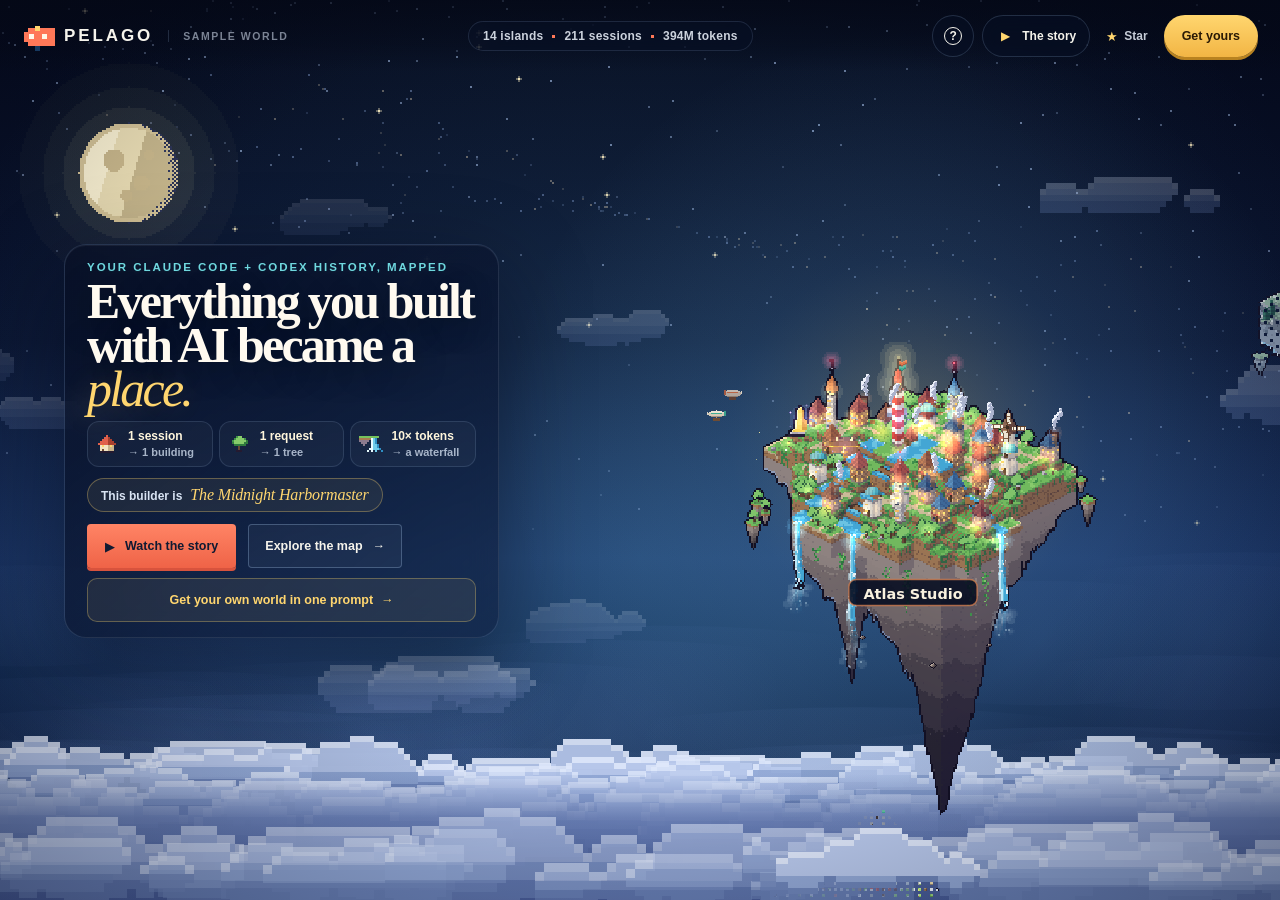
==== commit 6c123982: "README as a landing page, fresh media and lighter docs The README opens on a clickable animated hero" ====
--- a/docs/index.html
+++ b/docs/index.html
@@ -885,7 +885,7 @@
 
   <div class="toast" id="toast" role="status" aria-live="polite"></div>
   <div class="sr-only" id="srAnnounce" aria-live="polite"></div>
-  <script id="pelago-data" type="application/json">{"version":2,"demo":true,"generatedAt":"2026-10-16T16:17:54.443694+00:00","projects":[{"id":"557505a410df","name":"Atlas Studio","agent":"claude","category":"web","sessions":41,"messages":2860,"activity":9200,"firstActive":"2026-07-18T16:17:54.443694+00:00","lastActive":"2026-10-16T16:17:54.443694+00:00","seed":1433732516,"prompts":640,"tokens":{"input":20222222,"output":4550000,"cached":157227778,"total":182000000},"tools":{"build":1900,"shell":1300,"read":1100,"web":420,"crew":90},"models":["Opus","Sonnet"],"sessionSizes":[129,121,121,121,106,106,106,98,98,98,98,98,98,90,90,82,82,75,67,67,59,59,59,59,59,51,51,51,51,51,51,36,36,36,36,28,28,20,20,20,20],"tech":{"react":420,"typescript":380,"payments":40},"crews":{"claude":0.62,"codex":0.38},"habits":{"interrupts":44,"please":32,"thanks":83,"nudges":102,"nudgeWord":"continue","longestStretch":320}},{"id":"3bccedcda67f","name":"Orbit Agent","agent":"codex","category":"ai","sessions":29,"messages":1940,"activity":6100,"firstActive":"2026-07-01T16:17:54.443694+00:00","lastActive":"2026-10-14T16:17:54.443694+00:00","seed":1003285965,"prompts":410,"tokens":{"input":10666666,"output":2400000,"cached":82933334,"total":96000000},"tools":{"shell":1500,"build":700,"crew":300,"read":200},"models":["GPT"],"sessionSizes":[131,124,124,124,116,116,116,116,109,109,109,109,101,101,86,86,86,86,72,72,72,64,64,64,64,42,42,42,42],"tech":{"llm":300,"python":260,"docker":30},"crews":{"codex":0.7,"claude":0.3},"habits":{"interrupts":24,"please":24,"thanks":41,"nudges":45,"nudgeWord":"continue","longestStretch":233}},{"id":"abbcf342e8e4","name":"Tiny Quest","agent":"claude","category":"game","sessions":22,"messages":1210,"activity":4400,"firstActive":"2026-06-14T16:17:54.443694+00:00","lastActive":"2026-10-10T16:17:54.443694+00:00","seed":2881286978,"prompts":300,"tokens":{"input":4555555,"output":1025000,"cached":35419445,"total":41000000},"tools":{"build":900,"shell":500,"read":300,"web":120},"models":["Opus","Sonnet"],"sessionSizes":[108,108,102,102,95,95,89,89,83,77,71,71,65,59,59,53,40,34,34,28,22,16],"tech":{"gamedev":210,"typescript":50},"crews":{"claude":1.0},"habits":{"interrupts":27,"please":15,"thanks":30,"nudges":39,"nudgeWord":"go on","longestStretch":197}},{"id":"40c164122d6e","name":"Northstar","agent":"codex","category":"data","sessions":18,"messages":980,"activity":3500,"firstActive":"2026-05-28T16:17:54.443694+00:00","lastActive":"2026-10-05T16:17:54.443694+00:00","seed":1086415890,"prompts":220,"tokens":{"input":2555555,"output":575000,"cached":19869445,"total":23000000},"tools":{"shell":800,"read":400,"build":250},"models":["GPT"],"sessionSizes":[88,82,70,70,64,52,46,40,40,28,28,28,28,22,22,16,16,16],"tech":{"pandas":140,"python":110},"crews":{"codex":1.0},"habits":{"interrupts":13,"please":6,"thanks":15,"nudges":30,"nudgeWord":"continue","longestStretch":161}},{"id":"2371e70ee532","name":"Signal CLI","agent":"codex","category":"cli","sessions":14,"messages":620,"activity":2100,"firstActive":"2026-05-11T16:17:54.443694+00:00","lastActive":"2026-08-02T16:17:54.443694+00:00","seed":594667278,"prompts":150,"tokens":{"input":955555,"output":215000,"cached":7429445,"total":8600000},"tools":{"shell":600,"build":300,"read":120},"models":["GPT"],"sessionSizes":[87,82,82,82,72,72,57,52,47,47,28,28,18,13],"tech":{"rust":90},"crews":{"codex":1.0},"habits":{"interrupts":13,"please":4,"thanks":13,"nudges":12,"nudgeWord":"go on","longestStretch":161}},{"id":"eaaca8877a4d","name":"Pocket Notes","agent":"claude","category":"mobile","sessions":12,"messages":540,"activity":1800,"firstActive":"2026-04-24T16:17:54.443694+00:00","lastActive":"2026-09-27T16:17:54.443694+00:00","seed":3937183879,"prompts":120,"tokens":{"input":688888,"output":155000,"cached":5356112,"total":6200000},"tools":{"build":380,"shell":200,"web":60},"models":["Opus","Sonnet"],"sessionSizes":[63,53,53,48,38,33,33,28,23,18,18,13],"tech":{"swift":120},"crews":{"claude":1.0},"habits":{"interrupts":12,"please":4,"thanks":15,"nudges":14,"nudgeWord":"ok","longestStretch":148}},{"id":"f070e917e06b","name":"Paper Trail","agent":"codex","category":"web","sessions":8,"messages":300,"activity":900,"firstActive":"2026-04-07T16:17:54.443694+00:00","lastActive":"2026-06-08T16:17:54.443694+00:00","seed":4033931543,"prompts":70,"tokens":{"input":266666,"output":60000,"cached":2073334,"total":2400000},"tools":{"build":160,"shell":120,"read":40},"models":["GPT"],"sessionSizes":[57,44,40,32,27,19,19,15],"tech":{},"crews":{"codex":1.0},"habits":{"interrupts":6,"please":5,"thanks":8,"nudges":11,"nudgeWord":"go on","longestStretch":104}},{"id":"572ad3f88b9a","name":"Sunday Lab","agent":"claude","category":"other","sessions":5,"messages":140,"activity":420,"firstActive":"2026-03-21T16:17:54.443694+00:00","lastActive":"2026-09-20T16:17:54.443694+00:00","seed":1462424568,"prompts":30,"tokens":{"input":77777,"output":17500,"cached":604723,"total":700000},"tools":{"shell":50,"web":30,"crew":10},"models":["Opus","Sonnet"],"sessionSizes":[55,55,51,45,33],"tech":{},"crews":{"claude":1.0},"habits":{"interrupts":2,"please":0,"thanks":3,"nudges":4,"nudgeWord":"go on","longestStretch":68}},{"id":"1a80fe84b989","name":"Lumen Docs","agent":"claude","category":"web","sessions":16,"messages":820,"activity":2600,"firstActive":"2026-03-04T16:17:54.443694+00:00","lastActive":"2026-10-13T16:17:54.443694+00:00","seed":444661380,"prompts":170,"tokens":{"input":1377777,"output":310000,"cached":10712223,"total":12400000},"tools":{"build":500,"read":300,"web":90},"models":["Opus","Sonnet"],"sessionSizes":[100,100,100,100,95,89,72,60,55,38,38,32,26,21,21,15],"tech":{"react":140,"tailwind":120},"crews":{"claude":1.0},"habits":{"interrupts":10,"please":5,"thanks":15,"nudges":13,"nudgeWord":"continue","longestStretch":157}},{"id":"6a417919e78f","name":"Tidepool","agent":"codex","category":"data","sessions":11,"messages":560,"activity":1700,"firstActive":"2026-02-15T16:17:54.443694+00:00","lastActive":"2026-10-07T16:17:54.443694+00:00","seed":1782675737,"prompts":110,"tokens":{"input":566666,"output":127500,"cached":4405834,"total":5100000},"tools":{"shell":300,"read":140},"models":["GPT"],"sessionSizes":[94,83,83,66,66,60,49,37,32,26,20],"tech":{},"crews":{"codex":1.0},"habits":{"interrupts":8,"please":8,"thanks":11,"nudges":17,"nudgeWord":"yes","longestStretch":119}},{"id":"8e9d2c91ae80","name":"Kestrel","agent":"claude","category":"ai","sessions":13,"messages":700,"activity":2200,"firstActive":"2026-01-29T16:17:54.443694+00:00","lastActive":"2026-10-15T16:17:54.443694+00:00","seed":2392665233,"prompts":140,"tokens":{"input":1088888,"output":245000,"cached":8466112,"total":9800000},"tools":{"shell":400,"crew":60,"build":200},"models":["Opus","Sonnet"],"sessionSizes":[87,81,70,70,64,52,46,40,40,28,28,28,22],"tech":{"llm":160,"mcp":50},"crews":{"claude":1.0},"habits":{"interrupts":12,"please":11,"thanks":9,"nudges":18,"nudgeWord":"go on","longestStretch":149}},{"id":"8fdfbe8e6332","name":"Pixel Forge","agent":"claude","category":"game","sessions":9,"messages":430,"activity":1300,"firstActive":"2026-01-12T16:17:54.443694+00:00","lastActive":"2026-09-06T16:17:54.443694+00:00","seed":2413805198,"prompts":90,"tokens":{"input":433333,"output":97500,"cached":3369167,"total":3900000},"tools":{"build":260,"shell":120},"models":["Opus","Sonnet"],"sessionSizes":[88,88,83,67,56,51,35,30,19],"tech":{"gamedev":90,"threejs":40},"crews":{"claude":1.0},"habits":{"interrupts":8,"please":4,"thanks":6,"nudges":11,"nudgeWord":"go on","longestStretch":126}},{"id":"1552353e1b1a","name":"Harbor API","agent":"codex","category":"web","sessions":7,"messages":260,"activity":800,"firstActive":"2025-12-26T16:17:54.443694+00:00","lastActive":"2026-08-07T16:17:54.443694+00:00","seed":357709118,"prompts":55,"tokens":{"input":211111,"output":47500,"cached":1641389,"total":1900000},"tools":{"shell":160,"build":80},"models":["GPT"],"sessionSizes":[73,73,68,48,40,27,23],"tech":{},"crews":{"codex":1.0},"habits":{"interrupts":4,"please":2,"thanks":6,"nudges":7,"nudgeWord":"go on","longestStretch":112}},{"id":"4f26510a8774","name":"Night Owl","agent":"claude","category":"cli","sessions":6,"messages":190,"activity":560,"firstActive":"2025-12-09T16:17:54.443694+00:00","lastActive":"2026-10-14T16:17:54.443694+00:00","seed":1327911178,"prompts":40,"tokens":{"input":122222,"output":27500,"cached":950278,"total":1100000},"tools":{"shell":120,"build":40},"models":["Opus","Sonnet"],"sessionSizes":[44,37,27,16,13,9],"tech":{},"crews":{"claude":1.0},"habits":{"interrupts":3,"please":2,"thanks":5,"nudges":4,"nudgeWord":"go on","longestStretch":85}}],"links":[{"a":"557505a410df","b":"f070e917e06b","kind":"nest","word":""},{"a":"557505a410df","b":"eaaca8877a4d","kind":"name","word":"atlas"},{"a":"3bccedcda67f","b":"2371e70ee532","kind":"name","word":"orbit"},{"a":"40c164122d6e","b":"572ad3f88b9a","kind":"nest","word":""},{"a":"557505a410df","b":"1a80fe84b989","kind":"nest","word":""},{"a":"40c164122d6e","b":"6a417919e78f","kind":"name","word":"tide"},{"a":"abbcf342e8e4","b":"8fdfbe8e6332","kind":"nest","word":""}],"rhythm":{"hours":[26,17,9,4,1,0,1,2,5,9,12,11,8,10,13,15,14,12,13,18,24,31,38,34],"weekdays":[41,46,44,39,35,52,48],"activeDays":151,"longestStreak":27,"busiestDay":"2026-04-17","daily":{"2026-03-21":27,"2026-03-22":10,"2026-03-24":40,"2026-03-25":10,"2026-03-26":14,"2026-03-27":23,"2026-03-29":13,"2026-03-30":14,"2026-03-31":25,"2026-04-02":27,"2026-04-03":11,"2026-04-04":21,"2026-04-05":12,"2026-04-07":6,"2026-04-08":12,"2026-04-09":30,"2026-04-14":28,"2026-04-16":18,"2026-04-17":44,"2026-04-18":15,"2026-04-20":28,"2026-04-21":37,"2026-04-22":5,"2026-04-23":7,"2026-04-25":22,"2026-04-26":18,"2026-04-27":3,"2026-04-29":3,"2026-04-30":28,"2026-05-01":6,"2026-05-02":19,"2026-05-04":30,"2026-05-05":9,"2026-05-06":5,"2026-05-08":26,"2026-05-09":10,"2026-05-10":16,"2026-05-15":41,"2026-05-17":3,"2026-05-18":37,"2026-05-19":29,"2026-05-20":11,"2026-05-22":37,"2026-05-23":12,"2026-05-24":19,"2026-05-26":28,"2026-05-27":13,"2026-05-28":23,"2026-05-29":16,"2026-05-31":30,"2026-06-01":21,"2026-06-02":15,"2026-06-04":40,"2026-06-05":15,"2026-06-06":10,"2026-06-07":27,"2026-06-09":6,"2026-06-10":3,"2026-06-15":42,"2026-06-16":19,"2026-06-18":20,"2026-06-19":36,"2026-06-20":4,"2026-06-22":24,"2026-06-23":22,"2026-06-24":21,"2026-06-25":13,"2026-06-27":3,"2026-06-28":33,"2026-06-29":9,"2026-07-01":21,"2026-07-02":37,"2026-07-03":4,"2026-07-04":6,"2026-07-06":33,"2026-07-07":6,"2026-07-08":12,"2026-07-10":23,"2026-07-11":9,"2026-07-16":30,"2026-07-17":30,"2026-07-19":6,"2026-07-20":31,"2026-07-21":13,"2026-07-22":24,"2026-07-24":25,"2026-07-25":13,"2026-07-26":30,"2026-07-28":12,"2026-07-29":30,"2026-07-30":29,"2026-07-31":10,"2026-08-02":42,"2026-08-03":23,"2026-08-04":9,"2026-08-06":44,"2026-08-07":12,"2026-08-08":6,"2026-08-09":34,"2026-08-11":6,"2026-08-16":10,"2026-08-17":33,"2026-08-18":3,"2026-08-20":15,"2026-08-21":21,"2026-08-22":22,"2026-08-24":16,"2026-08-25":4,"2026-08-26":36,"2026-08-27":19,"2026-08-29":19,"2026-08-30":42,"2026-08-31":11,"2026-09-02":34,"2026-09-03":38,"2026-09-04":3,"2026-09-05":7,"2026-09-07":27,"2026-09-08":10,"2026-09-09":16,"2026-09-11":10,"2026-09-16":15,"2026-09-17":24,"2026-09-18":13,"2026-09-20":12,"2026-09-21":20,"2026-09-22":12,"2026-09-23":36,"2026-09-24":7,"2026-09-25":11,"2026-09-26":30,"2026-09-27":36,"2026-09-28":4,"2026-09-29":6,"2026-09-30":41,"2026-10-01":29,"2026-10-02":8,"2026-10-03":18,"2026-10-04":44,"2026-10-05":16,"2026-10-06":9,"2026-10-07":27,"2026-10-08":37,"2026-10-09":5,"2026-10-10":8,"2026-10-11":31,"2026-10-12":22,"2026-10-13":19,"2026-10-14":5,"2026-10-15":28,"2026-10-16":3},"firstDay":"2026-03-21","lastDay":"2026-10-16"},"sources":[{"agent":"claude","available":true,"files":4,"sessions":4},{"agent":"codex","available":true,"files":4,"sessions":4}],"persona":{"title":"The Midnight Harbormaster","realm":"harbor","line":"Your lamps stay lit long after the harbor sleeps.","realmLine":"You build places people arrive at: interfaces, apps, front doors.","peakHour":22,"clues":[{"label":"Midnight","why":"39% of your building happened after 10 PM"},{"label":"Harbormaster","why":"36% of your work was web"}]},"archetypes":{"prefixes":["Midnight","Dawn","Weekend","Two-Tide","Unbroken","Hive","Wandering","Morning","Sunlit","Twilight","Steady"],"titles":["Harbormaster","Gardener","Wayfinder","Stargazer","Toolsmith","Archivist","Castle Builder","Cartographer"]},"habits":{"interrupts":186,"please":122,"thanks":260,"nudges":327,"nudgeWord":"continue","longestStretch":320},"historyTip":false}</script>
+  <script id="pelago-data" type="application/json">{"version":2,"demo":true,"generatedAt":"2026-10-16T16:39:18.829003+00:00","projects":[{"id":"557505a410df","name":"Atlas Studio","agent":"claude","category":"web","sessions":41,"messages":2860,"activity":9200,"firstActive":"2026-07-18T16:39:18.829003+00:00","lastActive":"2026-10-16T16:39:18.829003+00:00","seed":1433732516,"prompts":640,"tokens":{"input":20222222,"output":4550000,"cached":157227778,"total":182000000},"tools":{"build":1900,"shell":1300,"read":1100,"web":420,"crew":90},"models":["Opus","Sonnet"],"sessionSizes":[129,121,121,121,106,106,106,98,98,98,98,98,98,90,90,82,82,75,67,67,59,59,59,59,59,51,51,51,51,51,51,36,36,36,36,28,28,20,20,20,20],"tech":{"react":420,"typescript":380,"payments":40},"crews":{"claude":0.62,"codex":0.38},"habits":{"interrupts":44,"please":32,"thanks":83,"nudges":102,"nudgeWord":"continue","longestStretch":320}},{"id":"3bccedcda67f","name":"Orbit Agent","agent":"codex","category":"ai","sessions":29,"messages":1940,"activity":6100,"firstActive":"2026-07-01T16:39:18.829003+00:00","lastActive":"2026-10-14T16:39:18.829003+00:00","seed":1003285965,"prompts":410,"tokens":{"input":10666666,"output":2400000,"cached":82933334,"total":96000000},"tools":{"shell":1500,"build":700,"crew":300,"read":200},"models":["GPT"],"sessionSizes":[131,124,124,124,116,116,116,116,109,109,109,109,101,101,86,86,86,86,72,72,72,64,64,64,64,42,42,42,42],"tech":{"llm":300,"python":260,"docker":30},"crews":{"codex":0.7,"claude":0.3},"habits":{"interrupts":24,"please":24,"thanks":41,"nudges":45,"nudgeWord":"continue","longestStretch":233}},{"id":"abbcf342e8e4","name":"Tiny Quest","agent":"claude","category":"game","sessions":22,"messages":1210,"activity":4400,"firstActive":"2026-06-14T16:39:18.829003+00:00","lastActive":"2026-10-10T16:39:18.829003+00:00","seed":2881286978,"prompts":300,"tokens":{"input":4555555,"output":1025000,"cached":35419445,"total":41000000},"tools":{"build":900,"shell":500,"read":300,"web":120},"models":["Opus","Sonnet"],"sessionSizes":[108,108,102,102,95,95,89,89,83,77,71,71,65,59,59,53,40,34,34,28,22,16],"tech":{"gamedev":210,"typescript":50},"crews":{"claude":1.0},"habits":{"interrupts":27,"please":15,"thanks":30,"nudges":39,"nudgeWord":"go on","longestStretch":197}},{"id":"40c164122d6e","name":"Northstar","agent":"codex","category":"data","sessions":18,"messages":980,"activity":3500,"firstActive":"2026-05-28T16:39:18.829003+00:00","lastActive":"2026-10-05T16:39:18.829003+00:00","seed":1086415890,"prompts":220,"tokens":{"input":2555555,"output":575000,"cached":19869445,"total":23000000},"tools":{"shell":800,"read":400,"build":250},"models":["GPT"],"sessionSizes":[88,82,70,70,64,52,46,40,40,28,28,28,28,22,22,16,16,16],"tech":{"pandas":140,"python":110},"crews":{"codex":1.0},"habits":{"interrupts":13,"please":6,"thanks":15,"nudges":30,"nudgeWord":"continue","longestStretch":161}},{"id":"2371e70ee532","name":"Signal CLI","agent":"codex","category":"cli","sessions":14,"messages":620,"activity":2100,"firstActive":"2026-05-11T16:39:18.829003+00:00","lastActive":"2026-08-02T16:39:18.829003+00:00","seed":594667278,"prompts":150,"tokens":{"input":955555,"output":215000,"cached":7429445,"total":8600000},"tools":{"shell":600,"build":300,"read":120},"models":["GPT"],"sessionSizes":[87,82,82,82,72,72,57,52,47,47,28,28,18,13],"tech":{"rust":90},"crews":{"codex":1.0},"habits":{"interrupts":13,"please":4,"thanks":13,"nudges":12,"nudgeWord":"go on","longestStretch":161}},{"id":"eaaca8877a4d","name":"Pocket Notes","agent":"claude","category":"mobile","sessions":12,"messages":540,"activity":1800,"firstActive":"2026-04-24T16:39:18.829003+00:00","lastActive":"2026-09-27T16:39:18.829003+00:00","seed":3937183879,"prompts":120,"tokens":{"input":688888,"output":155000,"cached":5356112,"total":6200000},"tools":{"build":380,"shell":200,"web":60},"models":["Opus","Sonnet"],"sessionSizes":[63,53,53,48,38,33,33,28,23,18,18,13],"tech":{"swift":120},"crews":{"claude":1.0},"habits":{"interrupts":12,"please":4,"thanks":15,"nudges":14,"nudgeWord":"ok","longestStretch":148}},{"id":"f070e917e06b","name":"Paper Trail","agent":"codex","category":"web","sessions":8,"messages":300,"activity":900,"firstActive":"2026-04-07T16:39:18.829003+00:00","lastActive":"2026-06-08T16:39:18.829003+00:00","seed":4033931543,"prompts":70,"tokens":{"input":266666,"output":60000,"cached":2073334,"total":2400000},"tools":{"build":160,"shell":120,"read":40},"models":["GPT"],"sessionSizes":[57,44,40,32,27,19,19,15],"tech":{},"crews":{"codex":1.0},"habits":{"interrupts":6,"please":5,"thanks":8,"nudges":11,"nudgeWord":"go on","longestStretch":104}},{"id":"572ad3f88b9a","name":"Sunday Lab","agent":"claude","category":"other","sessions":5,"messages":140,"activity":420,"firstActive":"2026-03-21T16:39:18.829003+00:00","lastActive":"2026-09-20T16:39:18.829003+00:00","seed":1462424568,"prompts":30,"tokens":{"input":77777,"output":17500,"cached":604723,"total":700000},"tools":{"shell":50,"web":30,"crew":10},"models":["Opus","Sonnet"],"sessionSizes":[55,55,51,45,33],"tech":{},"crews":{"claude":1.0},"habits":{"interrupts":2,"please":0,"thanks":3,"nudges":4,"nudgeWord":"go on","longestStretch":68}},{"id":"1a80fe84b989","name":"Lumen Docs","agent":"claude","category":"web","sessions":16,"messages":820,"activity":2600,"firstActive":"2026-03-04T16:39:18.829003+00:00","lastActive":"2026-10-13T16:39:18.829003+00:00","seed":444661380,"prompts":170,"tokens":{"input":1377777,"output":310000,"cached":10712223,"total":12400000},"tools":{"build":500,"read":300,"web":90},"models":["Opus","Sonnet"],"sessionSizes":[100,100,100,100,95,89,72,60,55,38,38,32,26,21,21,15],"tech":{"react":140,"tailwind":120},"crews":{"claude":1.0},"habits":{"interrupts":10,"please":5,"thanks":15,"nudges":13,"nudgeWord":"continue","longestStretch":157}},{"id":"6a417919e78f","name":"Tidepool","agent":"codex","category":"data","sessions":11,"messages":560,"activity":1700,"firstActive":"2026-02-15T16:39:18.829003+00:00","lastActive":"2026-10-07T16:39:18.829003+00:00","seed":1782675737,"prompts":110,"tokens":{"input":566666,"output":127500,"cached":4405834,"total":5100000},"tools":{"shell":300,"read":140},"models":["GPT"],"sessionSizes":[94,83,83,66,66,60,49,37,32,26,20],"tech":{},"crews":{"codex":1.0},"habits":{"interrupts":8,"please":8,"thanks":11,"nudges":17,"nudgeWord":"yes","longestStretch":119}},{"id":"8e9d2c91ae80","name":"Kestrel","agent":"claude","category":"ai","sessions":13,"messages":700,"activity":2200,"firstActive":"2026-01-29T16:39:18.829003+00:00","lastActive":"2026-10-15T16:39:18.829003+00:00","seed":2392665233,"prompts":140,"tokens":{"input":1088888,"output":245000,"cached":8466112,"total":9800000},"tools":{"shell":400,"crew":60,"build":200},"models":["Opus","Sonnet"],"sessionSizes":[87,81,70,70,64,52,46,40,40,28,28,28,22],"tech":{"llm":160,"mcp":50},"crews":{"claude":1.0},"habits":{"interrupts":12,"please":11,"thanks":9,"nudges":18,"nudgeWord":"go on","longestStretch":149}},{"id":"8fdfbe8e6332","name":"Pixel Forge","agent":"claude","category":"game","sessions":9,"messages":430,"activity":1300,"firstActive":"2026-01-12T16:39:18.829003+00:00","lastActive":"2026-09-06T16:39:18.829003+00:00","seed":2413805198,"prompts":90,"tokens":{"input":433333,"output":97500,"cached":3369167,"total":3900000},"tools":{"build":260,"shell":120},"models":["Opus","Sonnet"],"sessionSizes":[88,88,83,67,56,51,35,30,19],"tech":{"gamedev":90,"threejs":40},"crews":{"claude":1.0},"habits":{"interrupts":8,"please":4,"thanks":6,"nudges":11,"nudgeWord":"go on","longestStretch":126}},{"id":"1552353e1b1a","name":"Harbor API","agent":"codex","category":"web","sessions":7,"messages":260,"activity":800,"firstActive":"2025-12-26T16:39:18.829003+00:00","lastActive":"2026-08-07T16:39:18.829003+00:00","seed":357709118,"prompts":55,"tokens":{"input":211111,"output":47500,"cached":1641389,"total":1900000},"tools":{"shell":160,"build":80},"models":["GPT"],"sessionSizes":[73,73,68,48,40,27,23],"tech":{},"crews":{"codex":1.0},"habits":{"interrupts":4,"please":2,"thanks":6,"nudges":7,"nudgeWord":"go on","longestStretch":112}},{"id":"4f26510a8774","name":"Night Owl","agent":"claude","category":"cli","sessions":6,"messages":190,"activity":560,"firstActive":"2025-12-09T16:39:18.829003+00:00","lastActive":"2026-10-14T16:39:18.829003+00:00","seed":1327911178,"prompts":40,"tokens":{"input":122222,"output":27500,"cached":950278,"total":1100000},"tools":{"shell":120,"build":40},"models":["Opus","Sonnet"],"sessionSizes":[44,37,27,16,13,9],"tech":{},"crews":{"claude":1.0},"habits":{"interrupts":3,"please":2,"thanks":5,"nudges":4,"nudgeWord":"go on","longestStretch":85}}],"links":[{"a":"557505a410df","b":"f070e917e06b","kind":"nest","word":""},{"a":"557505a410df","b":"eaaca8877a4d","kind":"name","word":"atlas"},{"a":"3bccedcda67f","b":"2371e70ee532","kind":"name","word":"orbit"},{"a":"40c164122d6e","b":"572ad3f88b9a","kind":"nest","word":""},{"a":"557505a410df","b":"1a80fe84b989","kind":"nest","word":""},{"a":"40c164122d6e","b":"6a417919e78f","kind":"name","word":"tide"},{"a":"abbcf342e8e4","b":"8fdfbe8e6332","kind":"nest","word":""}],"rhythm":{"hours":[26,17,9,4,1,0,1,2,5,9,12,11,8,10,13,15,14,12,13,18,24,31,38,34],"weekdays":[41,46,44,39,35,52,48],"activeDays":151,"longestStreak":27,"busiestDay":"2026-04-17","daily":{"2026-03-21":27,"2026-03-22":10,"2026-03-24":40,"2026-03-25":10,"2026-03-26":14,"2026-03-27":23,"2026-03-29":13,"2026-03-30":14,"2026-03-31":25,"2026-04-02":27,"2026-04-03":11,"2026-04-04":21,"2026-04-05":12,"2026-04-07":6,"2026-04-08":12,"2026-04-09":30,"2026-04-14":28,"2026-04-16":18,"2026-04-17":44,"2026-04-18":15,"2026-04-20":28,"2026-04-21":37,"2026-04-22":5,"2026-04-23":7,"2026-04-25":22,"2026-04-26":18,"2026-04-27":3,"2026-04-29":3,"2026-04-30":28,"2026-05-01":6,"2026-05-02":19,"2026-05-04":30,"2026-05-05":9,"2026-05-06":5,"2026-05-08":26,"2026-05-09":10,"2026-05-10":16,"2026-05-15":41,"2026-05-17":3,"2026-05-18":37,"2026-05-19":29,"2026-05-20":11,"2026-05-22":37,"2026-05-23":12,"2026-05-24":19,"2026-05-26":28,"2026-05-27":13,"2026-05-28":23,"2026-05-29":16,"2026-05-31":30,"2026-06-01":21,"2026-06-02":15,"2026-06-04":40,"2026-06-05":15,"2026-06-06":10,"2026-06-07":27,"2026-06-09":6,"2026-06-10":3,"2026-06-15":42,"2026-06-16":19,"2026-06-18":20,"2026-06-19":36,"2026-06-20":4,"2026-06-22":24,"2026-06-23":22,"2026-06-24":21,"2026-06-25":13,"2026-06-27":3,"2026-06-28":33,"2026-06-29":9,"2026-07-01":21,"2026-07-02":37,"2026-07-03":4,"2026-07-04":6,"2026-07-06":33,"2026-07-07":6,"2026-07-08":12,"2026-07-10":23,"2026-07-11":9,"2026-07-16":30,"2026-07-17":30,"2026-07-19":6,"2026-07-20":31,"2026-07-21":13,"2026-07-22":24,"2026-07-24":25,"2026-07-25":13,"2026-07-26":30,"2026-07-28":12,"2026-07-29":30,"2026-07-30":29,"2026-07-31":10,"2026-08-02":42,"2026-08-03":23,"2026-08-04":9,"2026-08-06":44,"2026-08-07":12,"2026-08-08":6,"2026-08-09":34,"2026-08-11":6,"2026-08-16":10,"2026-08-17":33,"2026-08-18":3,"2026-08-20":15,"2026-08-21":21,"2026-08-22":22,"2026-08-24":16,"2026-08-25":4,"2026-08-26":36,"2026-08-27":19,"2026-08-29":19,"2026-08-30":42,"2026-08-31":11,"2026-09-02":34,"2026-09-03":38,"2026-09-04":3,"2026-09-05":7,"2026-09-07":27,"2026-09-08":10,"2026-09-09":16,"2026-09-11":10,"2026-09-16":15,"2026-09-17":24,"2026-09-18":13,"2026-09-20":12,"2026-09-21":20,"2026-09-22":12,"2026-09-23":36,"2026-09-24":7,"2026-09-25":11,"2026-09-26":30,"2026-09-27":36,"2026-09-28":4,"2026-09-29":6,"2026-09-30":41,"2026-10-01":29,"2026-10-02":8,"2026-10-03":18,"2026-10-04":44,"2026-10-05":16,"2026-10-06":9,"2026-10-07":27,"2026-10-08":37,"2026-10-09":5,"2026-10-10":8,"2026-10-11":31,"2026-10-12":22,"2026-10-13":19,"2026-10-14":5,"2026-10-15":28,"2026-10-16":3},"firstDay":"2026-03-21","lastDay":"2026-10-16"},"sources":[{"agent":"claude","available":true,"files":4,"sessions":4},{"agent":"codex","available":true,"files":4,"sessions":4}],"persona":{"title":"The Midnight Harbormaster","realm":"harbor","line":"Your lamps stay lit long after the harbor sleeps.","realmLine":"You build places people arrive at: interfaces, apps, front doors.","peakHour":22,"clues":[{"label":"Midnight","why":"39% of your building happened after 10 PM"},{"label":"Harbormaster","why":"36% of your work was web"}]},"archetypes":{"prefixes":["Midnight","Dawn","Weekend","Two-Tide","Unbroken","Hive","Wandering","Morning","Sunlit","Twilight","Steady"],"titles":["Harbormaster","Gardener","Wayfinder","Stargazer","Toolsmith","Archivist","Castle Builder","Cartographer"]},"habits":{"interrupts":186,"please":122,"thanks":260,"nudges":327,"nudgeWord":"continue","longestStretch":320},"historyTip":false}</script>
   <script>/* ---------- Procedural islands: every island is built from its own work ---------- */
 // Isometric pixel art, painted pixel by pixel into a buffer with one light source (upper left),
 // warm highlights, cool shadows, dithered materials and a dark silhouette outline.
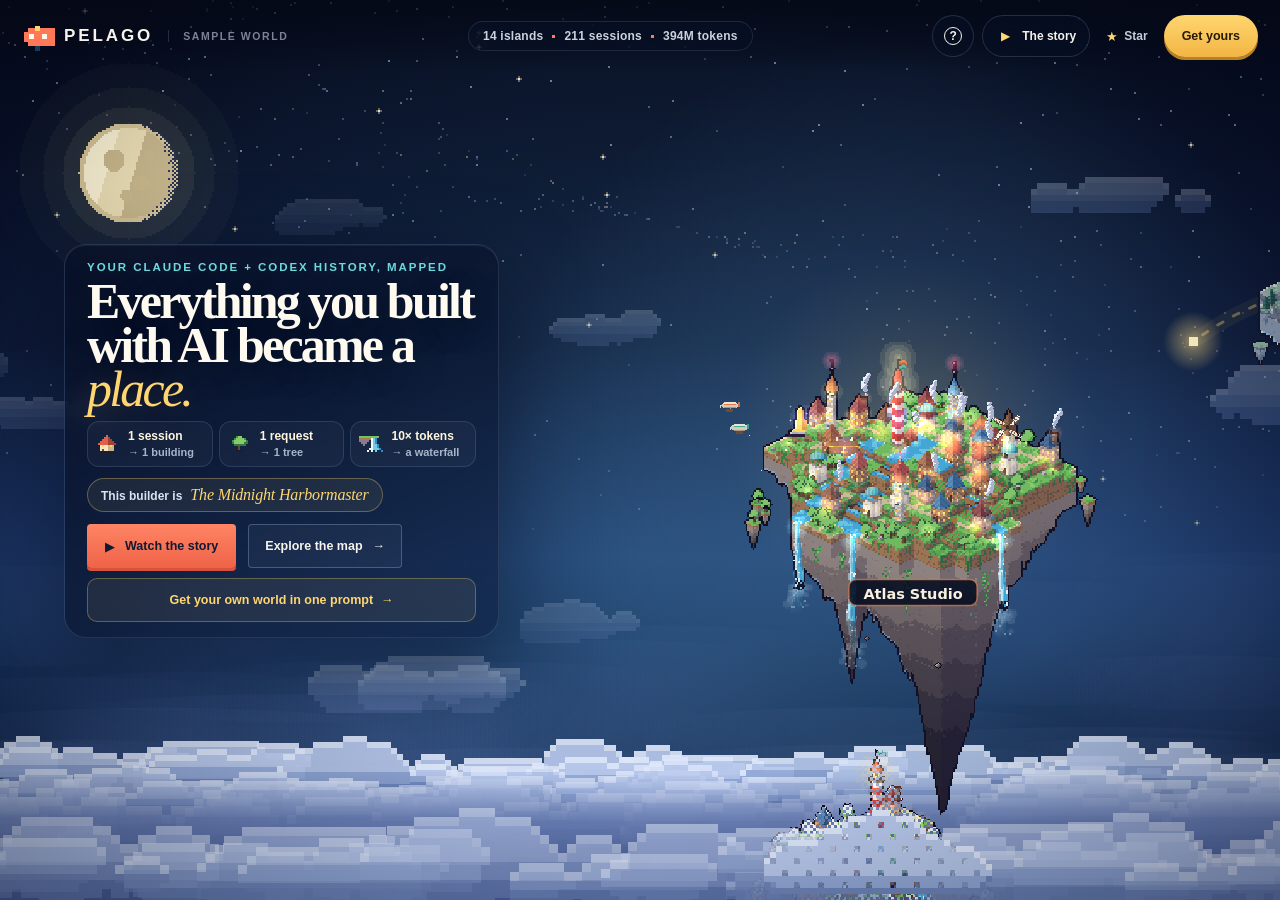
==== commit 4d351b7e: "Read only the two history folders; tidy hide-names and team receipts wording Co-Authored-By: Claude " ====
--- a/docs/index.html
+++ b/docs/index.html
@@ -885,7 +885,7 @@
 
   <div class="toast" id="toast" role="status" aria-live="polite"></div>
   <div class="sr-only" id="srAnnounce" aria-live="polite"></div>
-  <script id="pelago-data" type="application/json">{"version":2,"demo":true,"generatedAt":"2026-10-16T16:39:18.829003+00:00","projects":[{"id":"557505a410df","name":"Atlas Studio","agent":"claude","category":"web","sessions":41,"messages":2860,"activity":9200,"firstActive":"2026-07-18T16:39:18.829003+00:00","lastActive":"2026-10-16T16:39:18.829003+00:00","seed":1433732516,"prompts":640,"tokens":{"input":20222222,"output":4550000,"cached":157227778,"total":182000000},"tools":{"build":1900,"shell":1300,"read":1100,"web":420,"crew":90},"models":["Opus","Sonnet"],"sessionSizes":[129,121,121,121,106,106,106,98,98,98,98,98,98,90,90,82,82,75,67,67,59,59,59,59,59,51,51,51,51,51,51,36,36,36,36,28,28,20,20,20,20],"tech":{"react":420,"typescript":380,"payments":40},"crews":{"claude":0.62,"codex":0.38},"habits":{"interrupts":44,"please":32,"thanks":83,"nudges":102,"nudgeWord":"continue","longestStretch":320}},{"id":"3bccedcda67f","name":"Orbit Agent","agent":"codex","category":"ai","sessions":29,"messages":1940,"activity":6100,"firstActive":"2026-07-01T16:39:18.829003+00:00","lastActive":"2026-10-14T16:39:18.829003+00:00","seed":1003285965,"prompts":410,"tokens":{"input":10666666,"output":2400000,"cached":82933334,"total":96000000},"tools":{"shell":1500,"build":700,"crew":300,"read":200},"models":["GPT"],"sessionSizes":[131,124,124,124,116,116,116,116,109,109,109,109,101,101,86,86,86,86,72,72,72,64,64,64,64,42,42,42,42],"tech":{"llm":300,"python":260,"docker":30},"crews":{"codex":0.7,"claude":0.3},"habits":{"interrupts":24,"please":24,"thanks":41,"nudges":45,"nudgeWord":"continue","longestStretch":233}},{"id":"abbcf342e8e4","name":"Tiny Quest","agent":"claude","category":"game","sessions":22,"messages":1210,"activity":4400,"firstActive":"2026-06-14T16:39:18.829003+00:00","lastActive":"2026-10-10T16:39:18.829003+00:00","seed":2881286978,"prompts":300,"tokens":{"input":4555555,"output":1025000,"cached":35419445,"total":41000000},"tools":{"build":900,"shell":500,"read":300,"web":120},"models":["Opus","Sonnet"],"sessionSizes":[108,108,102,102,95,95,89,89,83,77,71,71,65,59,59,53,40,34,34,28,22,16],"tech":{"gamedev":210,"typescript":50},"crews":{"claude":1.0},"habits":{"interrupts":27,"please":15,"thanks":30,"nudges":39,"nudgeWord":"go on","longestStretch":197}},{"id":"40c164122d6e","name":"Northstar","agent":"codex","category":"data","sessions":18,"messages":980,"activity":3500,"firstActive":"2026-05-28T16:39:18.829003+00:00","lastActive":"2026-10-05T16:39:18.829003+00:00","seed":1086415890,"prompts":220,"tokens":{"input":2555555,"output":575000,"cached":19869445,"total":23000000},"tools":{"shell":800,"read":400,"build":250},"models":["GPT"],"sessionSizes":[88,82,70,70,64,52,46,40,40,28,28,28,28,22,22,16,16,16],"tech":{"pandas":140,"python":110},"crews":{"codex":1.0},"habits":{"interrupts":13,"please":6,"thanks":15,"nudges":30,"nudgeWord":"continue","longestStretch":161}},{"id":"2371e70ee532","name":"Signal CLI","agent":"codex","category":"cli","sessions":14,"messages":620,"activity":2100,"firstActive":"2026-05-11T16:39:18.829003+00:00","lastActive":"2026-08-02T16:39:18.829003+00:00","seed":594667278,"prompts":150,"tokens":{"input":955555,"output":215000,"cached":7429445,"total":8600000},"tools":{"shell":600,"build":300,"read":120},"models":["GPT"],"sessionSizes":[87,82,82,82,72,72,57,52,47,47,28,28,18,13],"tech":{"rust":90},"crews":{"codex":1.0},"habits":{"interrupts":13,"please":4,"thanks":13,"nudges":12,"nudgeWord":"go on","longestStretch":161}},{"id":"eaaca8877a4d","name":"Pocket Notes","agent":"claude","category":"mobile","sessions":12,"messages":540,"activity":1800,"firstActive":"2026-04-24T16:39:18.829003+00:00","lastActive":"2026-09-27T16:39:18.829003+00:00","seed":3937183879,"prompts":120,"tokens":{"input":688888,"output":155000,"cached":5356112,"total":6200000},"tools":{"build":380,"shell":200,"web":60},"models":["Opus","Sonnet"],"sessionSizes":[63,53,53,48,38,33,33,28,23,18,18,13],"tech":{"swift":120},"crews":{"claude":1.0},"habits":{"interrupts":12,"please":4,"thanks":15,"nudges":14,"nudgeWord":"ok","longestStretch":148}},{"id":"f070e917e06b","name":"Paper Trail","agent":"codex","category":"web","sessions":8,"messages":300,"activity":900,"firstActive":"2026-04-07T16:39:18.829003+00:00","lastActive":"2026-06-08T16:39:18.829003+00:00","seed":4033931543,"prompts":70,"tokens":{"input":266666,"output":60000,"cached":2073334,"total":2400000},"tools":{"build":160,"shell":120,"read":40},"models":["GPT"],"sessionSizes":[57,44,40,32,27,19,19,15],"tech":{},"crews":{"codex":1.0},"habits":{"interrupts":6,"please":5,"thanks":8,"nudges":11,"nudgeWord":"go on","longestStretch":104}},{"id":"572ad3f88b9a","name":"Sunday Lab","agent":"claude","category":"other","sessions":5,"messages":140,"activity":420,"firstActive":"2026-03-21T16:39:18.829003+00:00","lastActive":"2026-09-20T16:39:18.829003+00:00","seed":1462424568,"prompts":30,"tokens":{"input":77777,"output":17500,"cached":604723,"total":700000},"tools":{"shell":50,"web":30,"crew":10},"models":["Opus","Sonnet"],"sessionSizes":[55,55,51,45,33],"tech":{},"crews":{"claude":1.0},"habits":{"interrupts":2,"please":0,"thanks":3,"nudges":4,"nudgeWord":"go on","longestStretch":68}},{"id":"1a80fe84b989","name":"Lumen Docs","agent":"claude","category":"web","sessions":16,"messages":820,"activity":2600,"firstActive":"2026-03-04T16:39:18.829003+00:00","lastActive":"2026-10-13T16:39:18.829003+00:00","seed":444661380,"prompts":170,"tokens":{"input":1377777,"output":310000,"cached":10712223,"total":12400000},"tools":{"build":500,"read":300,"web":90},"models":["Opus","Sonnet"],"sessionSizes":[100,100,100,100,95,89,72,60,55,38,38,32,26,21,21,15],"tech":{"react":140,"tailwind":120},"crews":{"claude":1.0},"habits":{"interrupts":10,"please":5,"thanks":15,"nudges":13,"nudgeWord":"continue","longestStretch":157}},{"id":"6a417919e78f","name":"Tidepool","agent":"codex","category":"data","sessions":11,"messages":560,"activity":1700,"firstActive":"2026-02-15T16:39:18.829003+00:00","lastActive":"2026-10-07T16:39:18.829003+00:00","seed":1782675737,"prompts":110,"tokens":{"input":566666,"output":127500,"cached":4405834,"total":5100000},"tools":{"shell":300,"read":140},"models":["GPT"],"sessionSizes":[94,83,83,66,66,60,49,37,32,26,20],"tech":{},"crews":{"codex":1.0},"habits":{"interrupts":8,"please":8,"thanks":11,"nudges":17,"nudgeWord":"yes","longestStretch":119}},{"id":"8e9d2c91ae80","name":"Kestrel","agent":"claude","category":"ai","sessions":13,"messages":700,"activity":2200,"firstActive":"2026-01-29T16:39:18.829003+00:00","lastActive":"2026-10-15T16:39:18.829003+00:00","seed":2392665233,"prompts":140,"tokens":{"input":1088888,"output":245000,"cached":8466112,"total":9800000},"tools":{"shell":400,"crew":60,"build":200},"models":["Opus","Sonnet"],"sessionSizes":[87,81,70,70,64,52,46,40,40,28,28,28,22],"tech":{"llm":160,"mcp":50},"crews":{"claude":1.0},"habits":{"interrupts":12,"please":11,"thanks":9,"nudges":18,"nudgeWord":"go on","longestStretch":149}},{"id":"8fdfbe8e6332","name":"Pixel Forge","agent":"claude","category":"game","sessions":9,"messages":430,"activity":1300,"firstActive":"2026-01-12T16:39:18.829003+00:00","lastActive":"2026-09-06T16:39:18.829003+00:00","seed":2413805198,"prompts":90,"tokens":{"input":433333,"output":97500,"cached":3369167,"total":3900000},"tools":{"build":260,"shell":120},"models":["Opus","Sonnet"],"sessionSizes":[88,88,83,67,56,51,35,30,19],"tech":{"gamedev":90,"threejs":40},"crews":{"claude":1.0},"habits":{"interrupts":8,"please":4,"thanks":6,"nudges":11,"nudgeWord":"go on","longestStretch":126}},{"id":"1552353e1b1a","name":"Harbor API","agent":"codex","category":"web","sessions":7,"messages":260,"activity":800,"firstActive":"2025-12-26T16:39:18.829003+00:00","lastActive":"2026-08-07T16:39:18.829003+00:00","seed":357709118,"prompts":55,"tokens":{"input":211111,"output":47500,"cached":1641389,"total":1900000},"tools":{"shell":160,"build":80},"models":["GPT"],"sessionSizes":[73,73,68,48,40,27,23],"tech":{},"crews":{"codex":1.0},"habits":{"interrupts":4,"please":2,"thanks":6,"nudges":7,"nudgeWord":"go on","longestStretch":112}},{"id":"4f26510a8774","name":"Night Owl","agent":"claude","category":"cli","sessions":6,"messages":190,"activity":560,"firstActive":"2025-12-09T16:39:18.829003+00:00","lastActive":"2026-10-14T16:39:18.829003+00:00","seed":1327911178,"prompts":40,"tokens":{"input":122222,"output":27500,"cached":950278,"total":1100000},"tools":{"shell":120,"build":40},"models":["Opus","Sonnet"],"sessionSizes":[44,37,27,16,13,9],"tech":{},"crews":{"claude":1.0},"habits":{"interrupts":3,"please":2,"thanks":5,"nudges":4,"nudgeWord":"go on","longestStretch":85}}],"links":[{"a":"557505a410df","b":"f070e917e06b","kind":"nest","word":""},{"a":"557505a410df","b":"eaaca8877a4d","kind":"name","word":"atlas"},{"a":"3bccedcda67f","b":"2371e70ee532","kind":"name","word":"orbit"},{"a":"40c164122d6e","b":"572ad3f88b9a","kind":"nest","word":""},{"a":"557505a410df","b":"1a80fe84b989","kind":"nest","word":""},{"a":"40c164122d6e","b":"6a417919e78f","kind":"name","word":"tide"},{"a":"abbcf342e8e4","b":"8fdfbe8e6332","kind":"nest","word":""}],"rhythm":{"hours":[26,17,9,4,1,0,1,2,5,9,12,11,8,10,13,15,14,12,13,18,24,31,38,34],"weekdays":[41,46,44,39,35,52,48],"activeDays":151,"longestStreak":27,"busiestDay":"2026-04-17","daily":{"2026-03-21":27,"2026-03-22":10,"2026-03-24":40,"2026-03-25":10,"2026-03-26":14,"2026-03-27":23,"2026-03-29":13,"2026-03-30":14,"2026-03-31":25,"2026-04-02":27,"2026-04-03":11,"2026-04-04":21,"2026-04-05":12,"2026-04-07":6,"2026-04-08":12,"2026-04-09":30,"2026-04-14":28,"2026-04-16":18,"2026-04-17":44,"2026-04-18":15,"2026-04-20":28,"2026-04-21":37,"2026-04-22":5,"2026-04-23":7,"2026-04-25":22,"2026-04-26":18,"2026-04-27":3,"2026-04-29":3,"2026-04-30":28,"2026-05-01":6,"2026-05-02":19,"2026-05-04":30,"2026-05-05":9,"2026-05-06":5,"2026-05-08":26,"2026-05-09":10,"2026-05-10":16,"2026-05-15":41,"2026-05-17":3,"2026-05-18":37,"2026-05-19":29,"2026-05-20":11,"2026-05-22":37,"2026-05-23":12,"2026-05-24":19,"2026-05-26":28,"2026-05-27":13,"2026-05-28":23,"2026-05-29":16,"2026-05-31":30,"2026-06-01":21,"2026-06-02":15,"2026-06-04":40,"2026-06-05":15,"2026-06-06":10,"2026-06-07":27,"2026-06-09":6,"2026-06-10":3,"2026-06-15":42,"2026-06-16":19,"2026-06-18":20,"2026-06-19":36,"2026-06-20":4,"2026-06-22":24,"2026-06-23":22,"2026-06-24":21,"2026-06-25":13,"2026-06-27":3,"2026-06-28":33,"2026-06-29":9,"2026-07-01":21,"2026-07-02":37,"2026-07-03":4,"2026-07-04":6,"2026-07-06":33,"2026-07-07":6,"2026-07-08":12,"2026-07-10":23,"2026-07-11":9,"2026-07-16":30,"2026-07-17":30,"2026-07-19":6,"2026-07-20":31,"2026-07-21":13,"2026-07-22":24,"2026-07-24":25,"2026-07-25":13,"2026-07-26":30,"2026-07-28":12,"2026-07-29":30,"2026-07-30":29,"2026-07-31":10,"2026-08-02":42,"2026-08-03":23,"2026-08-04":9,"2026-08-06":44,"2026-08-07":12,"2026-08-08":6,"2026-08-09":34,"2026-08-11":6,"2026-08-16":10,"2026-08-17":33,"2026-08-18":3,"2026-08-20":15,"2026-08-21":21,"2026-08-22":22,"2026-08-24":16,"2026-08-25":4,"2026-08-26":36,"2026-08-27":19,"2026-08-29":19,"2026-08-30":42,"2026-08-31":11,"2026-09-02":34,"2026-09-03":38,"2026-09-04":3,"2026-09-05":7,"2026-09-07":27,"2026-09-08":10,"2026-09-09":16,"2026-09-11":10,"2026-09-16":15,"2026-09-17":24,"2026-09-18":13,"2026-09-20":12,"2026-09-21":20,"2026-09-22":12,"2026-09-23":36,"2026-09-24":7,"2026-09-25":11,"2026-09-26":30,"2026-09-27":36,"2026-09-28":4,"2026-09-29":6,"2026-09-30":41,"2026-10-01":29,"2026-10-02":8,"2026-10-03":18,"2026-10-04":44,"2026-10-05":16,"2026-10-06":9,"2026-10-07":27,"2026-10-08":37,"2026-10-09":5,"2026-10-10":8,"2026-10-11":31,"2026-10-12":22,"2026-10-13":19,"2026-10-14":5,"2026-10-15":28,"2026-10-16":3},"firstDay":"2026-03-21","lastDay":"2026-10-16"},"sources":[{"agent":"claude","available":true,"files":4,"sessions":4},{"agent":"codex","available":true,"files":4,"sessions":4}],"persona":{"title":"The Midnight Harbormaster","realm":"harbor","line":"Your lamps stay lit long after the harbor sleeps.","realmLine":"You build places people arrive at: interfaces, apps, front doors.","peakHour":22,"clues":[{"label":"Midnight","why":"39% of your building happened after 10 PM"},{"label":"Harbormaster","why":"36% of your work was web"}]},"archetypes":{"prefixes":["Midnight","Dawn","Weekend","Two-Tide","Unbroken","Hive","Wandering","Morning","Sunlit","Twilight","Steady"],"titles":["Harbormaster","Gardener","Wayfinder","Stargazer","Toolsmith","Archivist","Castle Builder","Cartographer"]},"habits":{"interrupts":186,"please":122,"thanks":260,"nudges":327,"nudgeWord":"continue","longestStretch":320},"historyTip":false}</script>
+  <script id="pelago-data" type="application/json">{"version":2,"demo":true,"generatedAt":"2026-10-16T16:42:43.180641+00:00","projects":[{"id":"557505a410df","name":"Atlas Studio","agent":"claude","category":"web","sessions":41,"messages":2860,"activity":9200,"firstActive":"2026-07-18T16:42:43.180641+00:00","lastActive":"2026-10-16T16:42:43.180641+00:00","seed":1433732516,"prompts":640,"tokens":{"input":20222222,"output":4550000,"cached":157227778,"total":182000000},"tools":{"build":1900,"shell":1300,"read":1100,"web":420,"crew":90},"models":["Opus","Sonnet"],"sessionSizes":[129,121,121,121,106,106,106,98,98,98,98,98,98,90,90,82,82,75,67,67,59,59,59,59,59,51,51,51,51,51,51,36,36,36,36,28,28,20,20,20,20],"tech":{"react":420,"typescript":380,"payments":40},"crews":{"claude":0.62,"codex":0.38},"habits":{"interrupts":44,"please":32,"thanks":83,"nudges":102,"nudgeWord":"continue","longestStretch":320}},{"id":"3bccedcda67f","name":"Orbit Agent","agent":"codex","category":"ai","sessions":29,"messages":1940,"activity":6100,"firstActive":"2026-07-01T16:42:43.180641+00:00","lastActive":"2026-10-14T16:42:43.180641+00:00","seed":1003285965,"prompts":410,"tokens":{"input":10666666,"output":2400000,"cached":82933334,"total":96000000},"tools":{"shell":1500,"build":700,"crew":300,"read":200},"models":["GPT"],"sessionSizes":[131,124,124,124,116,116,116,116,109,109,109,109,101,101,86,86,86,86,72,72,72,64,64,64,64,42,42,42,42],"tech":{"llm":300,"python":260,"docker":30},"crews":{"codex":0.7,"claude":0.3},"habits":{"interrupts":24,"please":24,"thanks":41,"nudges":45,"nudgeWord":"continue","longestStretch":233}},{"id":"abbcf342e8e4","name":"Tiny Quest","agent":"claude","category":"game","sessions":22,"messages":1210,"activity":4400,"firstActive":"2026-06-14T16:42:43.180641+00:00","lastActive":"2026-10-10T16:42:43.180641+00:00","seed":2881286978,"prompts":300,"tokens":{"input":4555555,"output":1025000,"cached":35419445,"total":41000000},"tools":{"build":900,"shell":500,"read":300,"web":120},"models":["Opus","Sonnet"],"sessionSizes":[108,108,102,102,95,95,89,89,83,77,71,71,65,59,59,53,40,34,34,28,22,16],"tech":{"gamedev":210,"typescript":50},"crews":{"claude":1.0},"habits":{"interrupts":27,"please":15,"thanks":30,"nudges":39,"nudgeWord":"go on","longestStretch":197}},{"id":"40c164122d6e","name":"Northstar","agent":"codex","category":"data","sessions":18,"messages":980,"activity":3500,"firstActive":"2026-05-28T16:42:43.180641+00:00","lastActive":"2026-10-05T16:42:43.180641+00:00","seed":1086415890,"prompts":220,"tokens":{"input":2555555,"output":575000,"cached":19869445,"total":23000000},"tools":{"shell":800,"read":400,"build":250},"models":["GPT"],"sessionSizes":[88,82,70,70,64,52,46,40,40,28,28,28,28,22,22,16,16,16],"tech":{"pandas":140,"python":110},"crews":{"codex":1.0},"habits":{"interrupts":13,"please":6,"thanks":15,"nudges":30,"nudgeWord":"continue","longestStretch":161}},{"id":"2371e70ee532","name":"Signal CLI","agent":"codex","category":"cli","sessions":14,"messages":620,"activity":2100,"firstActive":"2026-05-11T16:42:43.180641+00:00","lastActive":"2026-08-02T16:42:43.180641+00:00","seed":594667278,"prompts":150,"tokens":{"input":955555,"output":215000,"cached":7429445,"total":8600000},"tools":{"shell":600,"build":300,"read":120},"models":["GPT"],"sessionSizes":[87,82,82,82,72,72,57,52,47,47,28,28,18,13],"tech":{"rust":90},"crews":{"codex":1.0},"habits":{"interrupts":13,"please":4,"thanks":13,"nudges":12,"nudgeWord":"go on","longestStretch":161}},{"id":"eaaca8877a4d","name":"Pocket Notes","agent":"claude","category":"mobile","sessions":12,"messages":540,"activity":1800,"firstActive":"2026-04-24T16:42:43.180641+00:00","lastActive":"2026-09-27T16:42:43.180641+00:00","seed":3937183879,"prompts":120,"tokens":{"input":688888,"output":155000,"cached":5356112,"total":6200000},"tools":{"build":380,"shell":200,"web":60},"models":["Opus","Sonnet"],"sessionSizes":[63,53,53,48,38,33,33,28,23,18,18,13],"tech":{"swift":120},"crews":{"claude":1.0},"habits":{"interrupts":12,"please":4,"thanks":15,"nudges":14,"nudgeWord":"ok","longestStretch":148}},{"id":"f070e917e06b","name":"Paper Trail","agent":"codex","category":"web","sessions":8,"messages":300,"activity":900,"firstActive":"2026-04-07T16:42:43.180641+00:00","lastActive":"2026-06-08T16:42:43.180641+00:00","seed":4033931543,"prompts":70,"tokens":{"input":266666,"output":60000,"cached":2073334,"total":2400000},"tools":{"build":160,"shell":120,"read":40},"models":["GPT"],"sessionSizes":[57,44,40,32,27,19,19,15],"tech":{},"crews":{"codex":1.0},"habits":{"interrupts":6,"please":5,"thanks":8,"nudges":11,"nudgeWord":"go on","longestStretch":104}},{"id":"572ad3f88b9a","name":"Sunday Lab","agent":"claude","category":"other","sessions":5,"messages":140,"activity":420,"firstActive":"2026-03-21T16:42:43.180641+00:00","lastActive":"2026-09-20T16:42:43.180641+00:00","seed":1462424568,"prompts":30,"tokens":{"input":77777,"output":17500,"cached":604723,"total":700000},"tools":{"shell":50,"web":30,"crew":10},"models":["Opus","Sonnet"],"sessionSizes":[55,55,51,45,33],"tech":{},"crews":{"claude":1.0},"habits":{"interrupts":2,"please":0,"thanks":3,"nudges":4,"nudgeWord":"go on","longestStretch":68}},{"id":"1a80fe84b989","name":"Lumen Docs","agent":"claude","category":"web","sessions":16,"messages":820,"activity":2600,"firstActive":"2026-03-04T16:42:43.180641+00:00","lastActive":"2026-10-13T16:42:43.180641+00:00","seed":444661380,"prompts":170,"tokens":{"input":1377777,"output":310000,"cached":10712223,"total":12400000},"tools":{"build":500,"read":300,"web":90},"models":["Opus","Sonnet"],"sessionSizes":[100,100,100,100,95,89,72,60,55,38,38,32,26,21,21,15],"tech":{"react":140,"tailwind":120},"crews":{"claude":1.0},"habits":{"interrupts":10,"please":5,"thanks":15,"nudges":13,"nudgeWord":"continue","longestStretch":157}},{"id":"6a417919e78f","name":"Tidepool","agent":"codex","category":"data","sessions":11,"messages":560,"activity":1700,"firstActive":"2026-02-15T16:42:43.180641+00:00","lastActive":"2026-10-07T16:42:43.180641+00:00","seed":1782675737,"prompts":110,"tokens":{"input":566666,"output":127500,"cached":4405834,"total":5100000},"tools":{"shell":300,"read":140},"models":["GPT"],"sessionSizes":[94,83,83,66,66,60,49,37,32,26,20],"tech":{},"crews":{"codex":1.0},"habits":{"interrupts":8,"please":8,"thanks":11,"nudges":17,"nudgeWord":"yes","longestStretch":119}},{"id":"8e9d2c91ae80","name":"Kestrel","agent":"claude","category":"ai","sessions":13,"messages":700,"activity":2200,"firstActive":"2026-01-29T16:42:43.180641+00:00","lastActive":"2026-10-15T16:42:43.180641+00:00","seed":2392665233,"prompts":140,"tokens":{"input":1088888,"output":245000,"cached":8466112,"total":9800000},"tools":{"shell":400,"crew":60,"build":200},"models":["Opus","Sonnet"],"sessionSizes":[87,81,70,70,64,52,46,40,40,28,28,28,22],"tech":{"llm":160,"mcp":50},"crews":{"claude":1.0},"habits":{"interrupts":12,"please":11,"thanks":9,"nudges":18,"nudgeWord":"go on","longestStretch":149}},{"id":"8fdfbe8e6332","name":"Pixel Forge","agent":"claude","category":"game","sessions":9,"messages":430,"activity":1300,"firstActive":"2026-01-12T16:42:43.180641+00:00","lastActive":"2026-09-06T16:42:43.180641+00:00","seed":2413805198,"prompts":90,"tokens":{"input":433333,"output":97500,"cached":3369167,"total":3900000},"tools":{"build":260,"shell":120},"models":["Opus","Sonnet"],"sessionSizes":[88,88,83,67,56,51,35,30,19],"tech":{"gamedev":90,"threejs":40},"crews":{"claude":1.0},"habits":{"interrupts":8,"please":4,"thanks":6,"nudges":11,"nudgeWord":"go on","longestStretch":126}},{"id":"1552353e1b1a","name":"Harbor API","agent":"codex","category":"web","sessions":7,"messages":260,"activity":800,"firstActive":"2025-12-26T16:42:43.180641+00:00","lastActive":"2026-08-07T16:42:43.180641+00:00","seed":357709118,"prompts":55,"tokens":{"input":211111,"output":47500,"cached":1641389,"total":1900000},"tools":{"shell":160,"build":80},"models":["GPT"],"sessionSizes":[73,73,68,48,40,27,23],"tech":{},"crews":{"codex":1.0},"habits":{"interrupts":4,"please":2,"thanks":6,"nudges":7,"nudgeWord":"go on","longestStretch":112}},{"id":"4f26510a8774","name":"Night Owl","agent":"claude","category":"cli","sessions":6,"messages":190,"activity":560,"firstActive":"2025-12-09T16:42:43.180641+00:00","lastActive":"2026-10-14T16:42:43.180641+00:00","seed":1327911178,"prompts":40,"tokens":{"input":122222,"output":27500,"cached":950278,"total":1100000},"tools":{"shell":120,"build":40},"models":["Opus","Sonnet"],"sessionSizes":[44,37,27,16,13,9],"tech":{},"crews":{"claude":1.0},"habits":{"interrupts":3,"please":2,"thanks":5,"nudges":4,"nudgeWord":"go on","longestStretch":85}}],"links":[{"a":"557505a410df","b":"f070e917e06b","kind":"nest","word":""},{"a":"557505a410df","b":"eaaca8877a4d","kind":"name","word":"atlas"},{"a":"3bccedcda67f","b":"2371e70ee532","kind":"name","word":"orbit"},{"a":"40c164122d6e","b":"572ad3f88b9a","kind":"nest","word":""},{"a":"557505a410df","b":"1a80fe84b989","kind":"nest","word":""},{"a":"40c164122d6e","b":"6a417919e78f","kind":"name","word":"tide"},{"a":"abbcf342e8e4","b":"8fdfbe8e6332","kind":"nest","word":""}],"rhythm":{"hours":[26,17,9,4,1,0,1,2,5,9,12,11,8,10,13,15,14,12,13,18,24,31,38,34],"weekdays":[41,46,44,39,35,52,48],"activeDays":151,"longestStreak":27,"busiestDay":"2026-04-17","daily":{"2026-03-21":27,"2026-03-22":10,"2026-03-24":40,"2026-03-25":10,"2026-03-26":14,"2026-03-27":23,"2026-03-29":13,"2026-03-30":14,"2026-03-31":25,"2026-04-02":27,"2026-04-03":11,"2026-04-04":21,"2026-04-05":12,"2026-04-07":6,"2026-04-08":12,"2026-04-09":30,"2026-04-14":28,"2026-04-16":18,"2026-04-17":44,"2026-04-18":15,"2026-04-20":28,"2026-04-21":37,"2026-04-22":5,"2026-04-23":7,"2026-04-25":22,"2026-04-26":18,"2026-04-27":3,"2026-04-29":3,"2026-04-30":28,"2026-05-01":6,"2026-05-02":19,"2026-05-04":30,"2026-05-05":9,"2026-05-06":5,"2026-05-08":26,"2026-05-09":10,"2026-05-10":16,"2026-05-15":41,"2026-05-17":3,"2026-05-18":37,"2026-05-19":29,"2026-05-20":11,"2026-05-22":37,"2026-05-23":12,"2026-05-24":19,"2026-05-26":28,"2026-05-27":13,"2026-05-28":23,"2026-05-29":16,"2026-05-31":30,"2026-06-01":21,"2026-06-02":15,"2026-06-04":40,"2026-06-05":15,"2026-06-06":10,"2026-06-07":27,"2026-06-09":6,"2026-06-10":3,"2026-06-15":42,"2026-06-16":19,"2026-06-18":20,"2026-06-19":36,"2026-06-20":4,"2026-06-22":24,"2026-06-23":22,"2026-06-24":21,"2026-06-25":13,"2026-06-27":3,"2026-06-28":33,"2026-06-29":9,"2026-07-01":21,"2026-07-02":37,"2026-07-03":4,"2026-07-04":6,"2026-07-06":33,"2026-07-07":6,"2026-07-08":12,"2026-07-10":23,"2026-07-11":9,"2026-07-16":30,"2026-07-17":30,"2026-07-19":6,"2026-07-20":31,"2026-07-21":13,"2026-07-22":24,"2026-07-24":25,"2026-07-25":13,"2026-07-26":30,"2026-07-28":12,"2026-07-29":30,"2026-07-30":29,"2026-07-31":10,"2026-08-02":42,"2026-08-03":23,"2026-08-04":9,"2026-08-06":44,"2026-08-07":12,"2026-08-08":6,"2026-08-09":34,"2026-08-11":6,"2026-08-16":10,"2026-08-17":33,"2026-08-18":3,"2026-08-20":15,"2026-08-21":21,"2026-08-22":22,"2026-08-24":16,"2026-08-25":4,"2026-08-26":36,"2026-08-27":19,"2026-08-29":19,"2026-08-30":42,"2026-08-31":11,"2026-09-02":34,"2026-09-03":38,"2026-09-04":3,"2026-09-05":7,"2026-09-07":27,"2026-09-08":10,"2026-09-09":16,"2026-09-11":10,"2026-09-16":15,"2026-09-17":24,"2026-09-18":13,"2026-09-20":12,"2026-09-21":20,"2026-09-22":12,"2026-09-23":36,"2026-09-24":7,"2026-09-25":11,"2026-09-26":30,"2026-09-27":36,"2026-09-28":4,"2026-09-29":6,"2026-09-30":41,"2026-10-01":29,"2026-10-02":8,"2026-10-03":18,"2026-10-04":44,"2026-10-05":16,"2026-10-06":9,"2026-10-07":27,"2026-10-08":37,"2026-10-09":5,"2026-10-10":8,"2026-10-11":31,"2026-10-12":22,"2026-10-13":19,"2026-10-14":5,"2026-10-15":28,"2026-10-16":3},"firstDay":"2026-03-21","lastDay":"2026-10-16"},"sources":[{"agent":"claude","available":true,"files":4,"sessions":4},{"agent":"codex","available":true,"files":4,"sessions":4}],"persona":{"title":"The Midnight Harbormaster","realm":"harbor","line":"Your lamps stay lit long after the harbor sleeps.","realmLine":"You build places people arrive at: interfaces, apps, front doors.","peakHour":22,"clues":[{"label":"Midnight","why":"39% of your building happened after 10 PM"},{"label":"Harbormaster","why":"36% of your work was web"}]},"archetypes":{"prefixes":["Midnight","Dawn","Weekend","Two-Tide","Unbroken","Hive","Wandering","Morning","Sunlit","Twilight","Steady"],"titles":["Harbormaster","Gardener","Wayfinder","Stargazer","Toolsmith","Archivist","Castle Builder","Cartographer"]},"habits":{"interrupts":186,"please":122,"thanks":260,"nudges":327,"nudgeWord":"continue","longestStretch":320},"historyTip":false}</script>
   <script>/* ---------- Procedural islands: every island is built from its own work ---------- */
 // Isometric pixel art, painted pixel by pixel into a buffer with one light source (upper left),
 // warm highlights, cool shadows, dithered materials and a dark silhouette outline.
@@ -5242,7 +5242,7 @@
   const category = CATEGORIES[project.category] || CATEGORIES.other;
   $('#selectedAgent').textContent = crewLabel(project);
   $('#selectedAgent').style.setProperty('--agent-color', project.agent === 'claude' ? COLORS.claude : COLORS.codex);
-  $('#selectedType').textContent = `${category.label} · ${recencyText(project)}`;
+  $('#selectedType').textContent = state.hideNames ? recencyText(project) : `${category.label} · ${recencyText(project)}`;
   $('#selectedName').textContent = nameOf(project) || kindOf(project);
   $('#selectedStory').textContent = `${category.story} This ${activityBand(project)} island holds ${settlementBand(project)} shaped across ${plural(project.sessions, 'session')}.`;
   $('#selectedFacts').innerHTML = '';
@@ -5806,7 +5806,7 @@
 function receiptLines(mine = false) {
   const lines = [];
   const count = (value) => Number(value || 0);
-  const who = mine ? (TEAM ? 'we' : 'I') : 'you', whose = mine ? (TEAM ? 'our agents' : 'my agent') : 'your agent';
+  const who = mine ? (TEAM ? 'we' : 'I') : 'you', whose = mine ? (TEAM ? 'our agents' : 'my agent') : (TEAM ? 'your agents' : 'your agent');
   const [stops, please, thanks, nudges, stretch] = ['interrupts', 'please', 'thanks', 'nudges', 'longestStretch'].map((key) => count(HABITS[key]));
   if (stops) lines.push([stops.toLocaleString('en-US'), `${stops === 1 ? 'time' : 'times'} ${who} hit stop on ${whose}.`]);
   if (please) lines.push([please.toLocaleString('en-US'), thanks ? `${please === 1 ? 'please' : 'pleases'}. And ${thanks.toLocaleString('en-US')} thank-you${thanks === 1 ? '' : 's'}.` : `${please === 1 ? 'time' : 'times'} ${who} said please.`]);
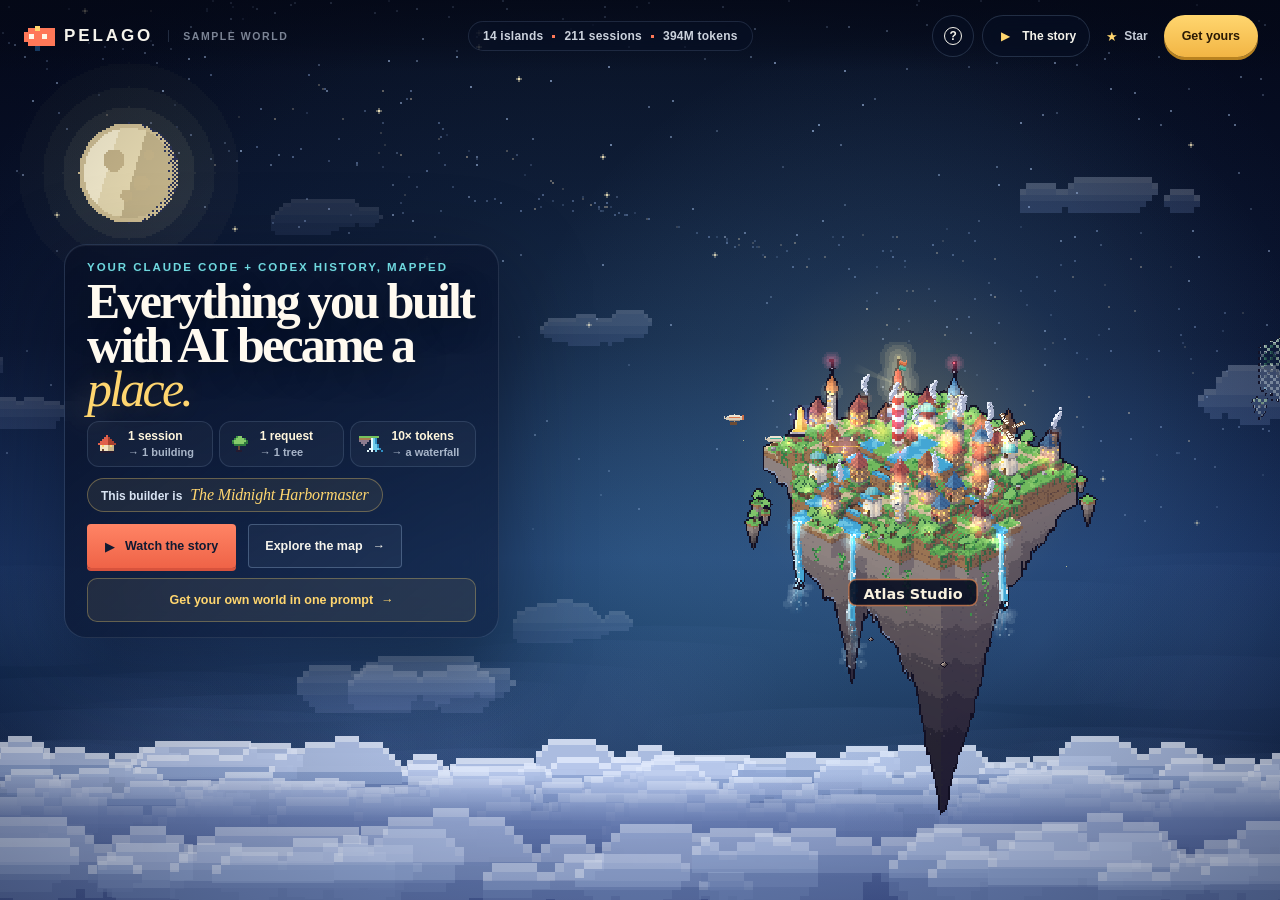
==== commit 1b211803: "Sky follows the viewer's clock, the golden route is back, relic badge sits level Co-Authored-By: Cla" ====
--- a/docs/index.html
+++ b/docs/index.html
@@ -885,7 +885,7 @@
 
   <div class="toast" id="toast" role="status" aria-live="polite"></div>
   <div class="sr-only" id="srAnnounce" aria-live="polite"></div>
-  <script id="pelago-data" type="application/json">{"version":2,"demo":true,"generatedAt":"2026-10-16T16:42:43.180641+00:00","projects":[{"id":"557505a410df","name":"Atlas Studio","agent":"claude","category":"web","sessions":41,"messages":2860,"activity":9200,"firstActive":"2026-07-18T16:42:43.180641+00:00","lastActive":"2026-10-16T16:42:43.180641+00:00","seed":1433732516,"prompts":640,"tokens":{"input":20222222,"output":4550000,"cached":157227778,"total":182000000},"tools":{"build":1900,"shell":1300,"read":1100,"web":420,"crew":90},"models":["Opus","Sonnet"],"sessionSizes":[129,121,121,121,106,106,106,98,98,98,98,98,98,90,90,82,82,75,67,67,59,59,59,59,59,51,51,51,51,51,51,36,36,36,36,28,28,20,20,20,20],"tech":{"react":420,"typescript":380,"payments":40},"crews":{"claude":0.62,"codex":0.38},"habits":{"interrupts":44,"please":32,"thanks":83,"nudges":102,"nudgeWord":"continue","longestStretch":320}},{"id":"3bccedcda67f","name":"Orbit Agent","agent":"codex","category":"ai","sessions":29,"messages":1940,"activity":6100,"firstActive":"2026-07-01T16:42:43.180641+00:00","lastActive":"2026-10-14T16:42:43.180641+00:00","seed":1003285965,"prompts":410,"tokens":{"input":10666666,"output":2400000,"cached":82933334,"total":96000000},"tools":{"shell":1500,"build":700,"crew":300,"read":200},"models":["GPT"],"sessionSizes":[131,124,124,124,116,116,116,116,109,109,109,109,101,101,86,86,86,86,72,72,72,64,64,64,64,42,42,42,42],"tech":{"llm":300,"python":260,"docker":30},"crews":{"codex":0.7,"claude":0.3},"habits":{"interrupts":24,"please":24,"thanks":41,"nudges":45,"nudgeWord":"continue","longestStretch":233}},{"id":"abbcf342e8e4","name":"Tiny Quest","agent":"claude","category":"game","sessions":22,"messages":1210,"activity":4400,"firstActive":"2026-06-14T16:42:43.180641+00:00","lastActive":"2026-10-10T16:42:43.180641+00:00","seed":2881286978,"prompts":300,"tokens":{"input":4555555,"output":1025000,"cached":35419445,"total":41000000},"tools":{"build":900,"shell":500,"read":300,"web":120},"models":["Opus","Sonnet"],"sessionSizes":[108,108,102,102,95,95,89,89,83,77,71,71,65,59,59,53,40,34,34,28,22,16],"tech":{"gamedev":210,"typescript":50},"crews":{"claude":1.0},"habits":{"interrupts":27,"please":15,"thanks":30,"nudges":39,"nudgeWord":"go on","longestStretch":197}},{"id":"40c164122d6e","name":"Northstar","agent":"codex","category":"data","sessions":18,"messages":980,"activity":3500,"firstActive":"2026-05-28T16:42:43.180641+00:00","lastActive":"2026-10-05T16:42:43.180641+00:00","seed":1086415890,"prompts":220,"tokens":{"input":2555555,"output":575000,"cached":19869445,"total":23000000},"tools":{"shell":800,"read":400,"build":250},"models":["GPT"],"sessionSizes":[88,82,70,70,64,52,46,40,40,28,28,28,28,22,22,16,16,16],"tech":{"pandas":140,"python":110},"crews":{"codex":1.0},"habits":{"interrupts":13,"please":6,"thanks":15,"nudges":30,"nudgeWord":"continue","longestStretch":161}},{"id":"2371e70ee532","name":"Signal CLI","agent":"codex","category":"cli","sessions":14,"messages":620,"activity":2100,"firstActive":"2026-05-11T16:42:43.180641+00:00","lastActive":"2026-08-02T16:42:43.180641+00:00","seed":594667278,"prompts":150,"tokens":{"input":955555,"output":215000,"cached":7429445,"total":8600000},"tools":{"shell":600,"build":300,"read":120},"models":["GPT"],"sessionSizes":[87,82,82,82,72,72,57,52,47,47,28,28,18,13],"tech":{"rust":90},"crews":{"codex":1.0},"habits":{"interrupts":13,"please":4,"thanks":13,"nudges":12,"nudgeWord":"go on","longestStretch":161}},{"id":"eaaca8877a4d","name":"Pocket Notes","agent":"claude","category":"mobile","sessions":12,"messages":540,"activity":1800,"firstActive":"2026-04-24T16:42:43.180641+00:00","lastActive":"2026-09-27T16:42:43.180641+00:00","seed":3937183879,"prompts":120,"tokens":{"input":688888,"output":155000,"cached":5356112,"total":6200000},"tools":{"build":380,"shell":200,"web":60},"models":["Opus","Sonnet"],"sessionSizes":[63,53,53,48,38,33,33,28,23,18,18,13],"tech":{"swift":120},"crews":{"claude":1.0},"habits":{"interrupts":12,"please":4,"thanks":15,"nudges":14,"nudgeWord":"ok","longestStretch":148}},{"id":"f070e917e06b","name":"Paper Trail","agent":"codex","category":"web","sessions":8,"messages":300,"activity":900,"firstActive":"2026-04-07T16:42:43.180641+00:00","lastActive":"2026-06-08T16:42:43.180641+00:00","seed":4033931543,"prompts":70,"tokens":{"input":266666,"output":60000,"cached":2073334,"total":2400000},"tools":{"build":160,"shell":120,"read":40},"models":["GPT"],"sessionSizes":[57,44,40,32,27,19,19,15],"tech":{},"crews":{"codex":1.0},"habits":{"interrupts":6,"please":5,"thanks":8,"nudges":11,"nudgeWord":"go on","longestStretch":104}},{"id":"572ad3f88b9a","name":"Sunday Lab","agent":"claude","category":"other","sessions":5,"messages":140,"activity":420,"firstActive":"2026-03-21T16:42:43.180641+00:00","lastActive":"2026-09-20T16:42:43.180641+00:00","seed":1462424568,"prompts":30,"tokens":{"input":77777,"output":17500,"cached":604723,"total":700000},"tools":{"shell":50,"web":30,"crew":10},"models":["Opus","Sonnet"],"sessionSizes":[55,55,51,45,33],"tech":{},"crews":{"claude":1.0},"habits":{"interrupts":2,"please":0,"thanks":3,"nudges":4,"nudgeWord":"go on","longestStretch":68}},{"id":"1a80fe84b989","name":"Lumen Docs","agent":"claude","category":"web","sessions":16,"messages":820,"activity":2600,"firstActive":"2026-03-04T16:42:43.180641+00:00","lastActive":"2026-10-13T16:42:43.180641+00:00","seed":444661380,"prompts":170,"tokens":{"input":1377777,"output":310000,"cached":10712223,"total":12400000},"tools":{"build":500,"read":300,"web":90},"models":["Opus","Sonnet"],"sessionSizes":[100,100,100,100,95,89,72,60,55,38,38,32,26,21,21,15],"tech":{"react":140,"tailwind":120},"crews":{"claude":1.0},"habits":{"interrupts":10,"please":5,"thanks":15,"nudges":13,"nudgeWord":"continue","longestStretch":157}},{"id":"6a417919e78f","name":"Tidepool","agent":"codex","category":"data","sessions":11,"messages":560,"activity":1700,"firstActive":"2026-02-15T16:42:43.180641+00:00","lastActive":"2026-10-07T16:42:43.180641+00:00","seed":1782675737,"prompts":110,"tokens":{"input":566666,"output":127500,"cached":4405834,"total":5100000},"tools":{"shell":300,"read":140},"models":["GPT"],"sessionSizes":[94,83,83,66,66,60,49,37,32,26,20],"tech":{},"crews":{"codex":1.0},"habits":{"interrupts":8,"please":8,"thanks":11,"nudges":17,"nudgeWord":"yes","longestStretch":119}},{"id":"8e9d2c91ae80","name":"Kestrel","agent":"claude","category":"ai","sessions":13,"messages":700,"activity":2200,"firstActive":"2026-01-29T16:42:43.180641+00:00","lastActive":"2026-10-15T16:42:43.180641+00:00","seed":2392665233,"prompts":140,"tokens":{"input":1088888,"output":245000,"cached":8466112,"total":9800000},"tools":{"shell":400,"crew":60,"build":200},"models":["Opus","Sonnet"],"sessionSizes":[87,81,70,70,64,52,46,40,40,28,28,28,22],"tech":{"llm":160,"mcp":50},"crews":{"claude":1.0},"habits":{"interrupts":12,"please":11,"thanks":9,"nudges":18,"nudgeWord":"go on","longestStretch":149}},{"id":"8fdfbe8e6332","name":"Pixel Forge","agent":"claude","category":"game","sessions":9,"messages":430,"activity":1300,"firstActive":"2026-01-12T16:42:43.180641+00:00","lastActive":"2026-09-06T16:42:43.180641+00:00","seed":2413805198,"prompts":90,"tokens":{"input":433333,"output":97500,"cached":3369167,"total":3900000},"tools":{"build":260,"shell":120},"models":["Opus","Sonnet"],"sessionSizes":[88,88,83,67,56,51,35,30,19],"tech":{"gamedev":90,"threejs":40},"crews":{"claude":1.0},"habits":{"interrupts":8,"please":4,"thanks":6,"nudges":11,"nudgeWord":"go on","longestStretch":126}},{"id":"1552353e1b1a","name":"Harbor API","agent":"codex","category":"web","sessions":7,"messages":260,"activity":800,"firstActive":"2025-12-26T16:42:43.180641+00:00","lastActive":"2026-08-07T16:42:43.180641+00:00","seed":357709118,"prompts":55,"tokens":{"input":211111,"output":47500,"cached":1641389,"total":1900000},"tools":{"shell":160,"build":80},"models":["GPT"],"sessionSizes":[73,73,68,48,40,27,23],"tech":{},"crews":{"codex":1.0},"habits":{"interrupts":4,"please":2,"thanks":6,"nudges":7,"nudgeWord":"go on","longestStretch":112}},{"id":"4f26510a8774","name":"Night Owl","agent":"claude","category":"cli","sessions":6,"messages":190,"activity":560,"firstActive":"2025-12-09T16:42:43.180641+00:00","lastActive":"2026-10-14T16:42:43.180641+00:00","seed":1327911178,"prompts":40,"tokens":{"input":122222,"output":27500,"cached":950278,"total":1100000},"tools":{"shell":120,"build":40},"models":["Opus","Sonnet"],"sessionSizes":[44,37,27,16,13,9],"tech":{},"crews":{"claude":1.0},"habits":{"interrupts":3,"please":2,"thanks":5,"nudges":4,"nudgeWord":"go on","longestStretch":85}}],"links":[{"a":"557505a410df","b":"f070e917e06b","kind":"nest","word":""},{"a":"557505a410df","b":"eaaca8877a4d","kind":"name","word":"atlas"},{"a":"3bccedcda67f","b":"2371e70ee532","kind":"name","word":"orbit"},{"a":"40c164122d6e","b":"572ad3f88b9a","kind":"nest","word":""},{"a":"557505a410df","b":"1a80fe84b989","kind":"nest","word":""},{"a":"40c164122d6e","b":"6a417919e78f","kind":"name","word":"tide"},{"a":"abbcf342e8e4","b":"8fdfbe8e6332","kind":"nest","word":""}],"rhythm":{"hours":[26,17,9,4,1,0,1,2,5,9,12,11,8,10,13,15,14,12,13,18,24,31,38,34],"weekdays":[41,46,44,39,35,52,48],"activeDays":151,"longestStreak":27,"busiestDay":"2026-04-17","daily":{"2026-03-21":27,"2026-03-22":10,"2026-03-24":40,"2026-03-25":10,"2026-03-26":14,"2026-03-27":23,"2026-03-29":13,"2026-03-30":14,"2026-03-31":25,"2026-04-02":27,"2026-04-03":11,"2026-04-04":21,"2026-04-05":12,"2026-04-07":6,"2026-04-08":12,"2026-04-09":30,"2026-04-14":28,"2026-04-16":18,"2026-04-17":44,"2026-04-18":15,"2026-04-20":28,"2026-04-21":37,"2026-04-22":5,"2026-04-23":7,"2026-04-25":22,"2026-04-26":18,"2026-04-27":3,"2026-04-29":3,"2026-04-30":28,"2026-05-01":6,"2026-05-02":19,"2026-05-04":30,"2026-05-05":9,"2026-05-06":5,"2026-05-08":26,"2026-05-09":10,"2026-05-10":16,"2026-05-15":41,"2026-05-17":3,"2026-05-18":37,"2026-05-19":29,"2026-05-20":11,"2026-05-22":37,"2026-05-23":12,"2026-05-24":19,"2026-05-26":28,"2026-05-27":13,"2026-05-28":23,"2026-05-29":16,"2026-05-31":30,"2026-06-01":21,"2026-06-02":15,"2026-06-04":40,"2026-06-05":15,"2026-06-06":10,"2026-06-07":27,"2026-06-09":6,"2026-06-10":3,"2026-06-15":42,"2026-06-16":19,"2026-06-18":20,"2026-06-19":36,"2026-06-20":4,"2026-06-22":24,"2026-06-23":22,"2026-06-24":21,"2026-06-25":13,"2026-06-27":3,"2026-06-28":33,"2026-06-29":9,"2026-07-01":21,"2026-07-02":37,"2026-07-03":4,"2026-07-04":6,"2026-07-06":33,"2026-07-07":6,"2026-07-08":12,"2026-07-10":23,"2026-07-11":9,"2026-07-16":30,"2026-07-17":30,"2026-07-19":6,"2026-07-20":31,"2026-07-21":13,"2026-07-22":24,"2026-07-24":25,"2026-07-25":13,"2026-07-26":30,"2026-07-28":12,"2026-07-29":30,"2026-07-30":29,"2026-07-31":10,"2026-08-02":42,"2026-08-03":23,"2026-08-04":9,"2026-08-06":44,"2026-08-07":12,"2026-08-08":6,"2026-08-09":34,"2026-08-11":6,"2026-08-16":10,"2026-08-17":33,"2026-08-18":3,"2026-08-20":15,"2026-08-21":21,"2026-08-22":22,"2026-08-24":16,"2026-08-25":4,"2026-08-26":36,"2026-08-27":19,"2026-08-29":19,"2026-08-30":42,"2026-08-31":11,"2026-09-02":34,"2026-09-03":38,"2026-09-04":3,"2026-09-05":7,"2026-09-07":27,"2026-09-08":10,"2026-09-09":16,"2026-09-11":10,"2026-09-16":15,"2026-09-17":24,"2026-09-18":13,"2026-09-20":12,"2026-09-21":20,"2026-09-22":12,"2026-09-23":36,"2026-09-24":7,"2026-09-25":11,"2026-09-26":30,"2026-09-27":36,"2026-09-28":4,"2026-09-29":6,"2026-09-30":41,"2026-10-01":29,"2026-10-02":8,"2026-10-03":18,"2026-10-04":44,"2026-10-05":16,"2026-10-06":9,"2026-10-07":27,"2026-10-08":37,"2026-10-09":5,"2026-10-10":8,"2026-10-11":31,"2026-10-12":22,"2026-10-13":19,"2026-10-14":5,"2026-10-15":28,"2026-10-16":3},"firstDay":"2026-03-21","lastDay":"2026-10-16"},"sources":[{"agent":"claude","available":true,"files":4,"sessions":4},{"agent":"codex","available":true,"files":4,"sessions":4}],"persona":{"title":"The Midnight Harbormaster","realm":"harbor","line":"Your lamps stay lit long after the harbor sleeps.","realmLine":"You build places people arrive at: interfaces, apps, front doors.","peakHour":22,"clues":[{"label":"Midnight","why":"39% of your building happened after 10 PM"},{"label":"Harbormaster","why":"36% of your work was web"}]},"archetypes":{"prefixes":["Midnight","Dawn","Weekend","Two-Tide","Unbroken","Hive","Wandering","Morning","Sunlit","Twilight","Steady"],"titles":["Harbormaster","Gardener","Wayfinder","Stargazer","Toolsmith","Archivist","Castle Builder","Cartographer"]},"habits":{"interrupts":186,"please":122,"thanks":260,"nudges":327,"nudgeWord":"continue","longestStretch":320},"historyTip":false}</script>
+  <script id="pelago-data" type="application/json">{"version":2,"demo":true,"generatedAt":"2026-10-16T18:03:55.579473+00:00","projects":[{"id":"557505a410df","name":"Atlas Studio","agent":"claude","category":"web","sessions":41,"messages":2860,"activity":9200,"firstActive":"2026-07-18T18:03:55.579473+00:00","lastActive":"2026-10-16T18:03:55.579473+00:00","seed":1433732516,"prompts":640,"tokens":{"input":20222222,"output":4550000,"cached":157227778,"total":182000000},"tools":{"build":1900,"shell":1300,"read":1100,"web":420,"crew":90},"models":["Opus","Sonnet"],"sessionSizes":[129,121,121,121,106,106,106,98,98,98,98,98,98,90,90,82,82,75,67,67,59,59,59,59,59,51,51,51,51,51,51,36,36,36,36,28,28,20,20,20,20],"tech":{"react":420,"typescript":380,"payments":40},"crews":{"claude":0.62,"codex":0.38},"habits":{"interrupts":44,"please":32,"thanks":83,"nudges":102,"nudgeWord":"continue","longestStretch":320}},{"id":"3bccedcda67f","name":"Orbit Agent","agent":"codex","category":"ai","sessions":29,"messages":1940,"activity":6100,"firstActive":"2026-07-01T18:03:55.579473+00:00","lastActive":"2026-10-14T18:03:55.579473+00:00","seed":1003285965,"prompts":410,"tokens":{"input":10666666,"output":2400000,"cached":82933334,"total":96000000},"tools":{"shell":1500,"build":700,"crew":300,"read":200},"models":["GPT"],"sessionSizes":[131,124,124,124,116,116,116,116,109,109,109,109,101,101,86,86,86,86,72,72,72,64,64,64,64,42,42,42,42],"tech":{"llm":300,"python":260,"docker":30},"crews":{"codex":0.7,"claude":0.3},"habits":{"interrupts":24,"please":24,"thanks":41,"nudges":45,"nudgeWord":"continue","longestStretch":233}},{"id":"abbcf342e8e4","name":"Tiny Quest","agent":"claude","category":"game","sessions":22,"messages":1210,"activity":4400,"firstActive":"2026-06-14T18:03:55.579473+00:00","lastActive":"2026-10-10T18:03:55.579473+00:00","seed":2881286978,"prompts":300,"tokens":{"input":4555555,"output":1025000,"cached":35419445,"total":41000000},"tools":{"build":900,"shell":500,"read":300,"web":120},"models":["Opus","Sonnet"],"sessionSizes":[108,108,102,102,95,95,89,89,83,77,71,71,65,59,59,53,40,34,34,28,22,16],"tech":{"gamedev":210,"typescript":50},"crews":{"claude":1.0},"habits":{"interrupts":27,"please":15,"thanks":30,"nudges":39,"nudgeWord":"go on","longestStretch":197}},{"id":"40c164122d6e","name":"Northstar","agent":"codex","category":"data","sessions":18,"messages":980,"activity":3500,"firstActive":"2026-05-28T18:03:55.579473+00:00","lastActive":"2026-10-05T18:03:55.579473+00:00","seed":1086415890,"prompts":220,"tokens":{"input":2555555,"output":575000,"cached":19869445,"total":23000000},"tools":{"shell":800,"read":400,"build":250},"models":["GPT"],"sessionSizes":[88,82,70,70,64,52,46,40,40,28,28,28,28,22,22,16,16,16],"tech":{"pandas":140,"python":110},"crews":{"codex":1.0},"habits":{"interrupts":13,"please":6,"thanks":15,"nudges":30,"nudgeWord":"continue","longestStretch":161}},{"id":"2371e70ee532","name":"Signal CLI","agent":"codex","category":"cli","sessions":14,"messages":620,"activity":2100,"firstActive":"2026-05-11T18:03:55.579473+00:00","lastActive":"2026-08-02T18:03:55.579473+00:00","seed":594667278,"prompts":150,"tokens":{"input":955555,"output":215000,"cached":7429445,"total":8600000},"tools":{"shell":600,"build":300,"read":120},"models":["GPT"],"sessionSizes":[87,82,82,82,72,72,57,52,47,47,28,28,18,13],"tech":{"rust":90},"crews":{"codex":1.0},"habits":{"interrupts":13,"please":4,"thanks":13,"nudges":12,"nudgeWord":"go on","longestStretch":161}},{"id":"eaaca8877a4d","name":"Pocket Notes","agent":"claude","category":"mobile","sessions":12,"messages":540,"activity":1800,"firstActive":"2026-04-24T18:03:55.579473+00:00","lastActive":"2026-09-27T18:03:55.579473+00:00","seed":3937183879,"prompts":120,"tokens":{"input":688888,"output":155000,"cached":5356112,"total":6200000},"tools":{"build":380,"shell":200,"web":60},"models":["Opus","Sonnet"],"sessionSizes":[63,53,53,48,38,33,33,28,23,18,18,13],"tech":{"swift":120},"crews":{"claude":1.0},"habits":{"interrupts":12,"please":4,"thanks":15,"nudges":14,"nudgeWord":"ok","longestStretch":148}},{"id":"f070e917e06b","name":"Paper Trail","agent":"codex","category":"web","sessions":8,"messages":300,"activity":900,"firstActive":"2026-04-07T18:03:55.579473+00:00","lastActive":"2026-06-08T18:03:55.579473+00:00","seed":4033931543,"prompts":70,"tokens":{"input":266666,"output":60000,"cached":2073334,"total":2400000},"tools":{"build":160,"shell":120,"read":40},"models":["GPT"],"sessionSizes":[57,44,40,32,27,19,19,15],"tech":{},"crews":{"codex":1.0},"habits":{"interrupts":6,"please":5,"thanks":8,"nudges":11,"nudgeWord":"go on","longestStretch":104}},{"id":"572ad3f88b9a","name":"Sunday Lab","agent":"claude","category":"other","sessions":5,"messages":140,"activity":420,"firstActive":"2026-03-21T18:03:55.579473+00:00","lastActive":"2026-09-20T18:03:55.579473+00:00","seed":1462424568,"prompts":30,"tokens":{"input":77777,"output":17500,"cached":604723,"total":700000},"tools":{"shell":50,"web":30,"crew":10},"models":["Opus","Sonnet"],"sessionSizes":[55,55,51,45,33],"tech":{},"crews":{"claude":1.0},"habits":{"interrupts":2,"please":0,"thanks":3,"nudges":4,"nudgeWord":"go on","longestStretch":68}},{"id":"1a80fe84b989","name":"Lumen Docs","agent":"claude","category":"web","sessions":16,"messages":820,"activity":2600,"firstActive":"2026-03-04T18:03:55.579473+00:00","lastActive":"2026-10-13T18:03:55.579473+00:00","seed":444661380,"prompts":170,"tokens":{"input":1377777,"output":310000,"cached":10712223,"total":12400000},"tools":{"build":500,"read":300,"web":90},"models":["Opus","Sonnet"],"sessionSizes":[100,100,100,100,95,89,72,60,55,38,38,32,26,21,21,15],"tech":{"react":140,"tailwind":120},"crews":{"claude":1.0},"habits":{"interrupts":10,"please":5,"thanks":15,"nudges":13,"nudgeWord":"continue","longestStretch":157}},{"id":"6a417919e78f","name":"Tidepool","agent":"codex","category":"data","sessions":11,"messages":560,"activity":1700,"firstActive":"2026-02-15T18:03:55.579473+00:00","lastActive":"2026-10-07T18:03:55.579473+00:00","seed":1782675737,"prompts":110,"tokens":{"input":566666,"output":127500,"cached":4405834,"total":5100000},"tools":{"shell":300,"read":140},"models":["GPT"],"sessionSizes":[94,83,83,66,66,60,49,37,32,26,20],"tech":{},"crews":{"codex":1.0},"habits":{"interrupts":8,"please":8,"thanks":11,"nudges":17,"nudgeWord":"yes","longestStretch":119}},{"id":"8e9d2c91ae80","name":"Kestrel","agent":"claude","category":"ai","sessions":13,"messages":700,"activity":2200,"firstActive":"2026-01-29T18:03:55.579473+00:00","lastActive":"2026-10-15T18:03:55.579473+00:00","seed":2392665233,"prompts":140,"tokens":{"input":1088888,"output":245000,"cached":8466112,"total":9800000},"tools":{"shell":400,"crew":60,"build":200},"models":["Opus","Sonnet"],"sessionSizes":[87,81,70,70,64,52,46,40,40,28,28,28,22],"tech":{"llm":160,"mcp":50},"crews":{"claude":1.0},"habits":{"interrupts":12,"please":11,"thanks":9,"nudges":18,"nudgeWord":"go on","longestStretch":149}},{"id":"8fdfbe8e6332","name":"Pixel Forge","agent":"claude","category":"game","sessions":9,"messages":430,"activity":1300,"firstActive":"2026-01-12T18:03:55.579473+00:00","lastActive":"2026-09-06T18:03:55.579473+00:00","seed":2413805198,"prompts":90,"tokens":{"input":433333,"output":97500,"cached":3369167,"total":3900000},"tools":{"build":260,"shell":120},"models":["Opus","Sonnet"],"sessionSizes":[88,88,83,67,56,51,35,30,19],"tech":{"gamedev":90,"threejs":40},"crews":{"claude":1.0},"habits":{"interrupts":8,"please":4,"thanks":6,"nudges":11,"nudgeWord":"go on","longestStretch":126}},{"id":"1552353e1b1a","name":"Harbor API","agent":"codex","category":"web","sessions":7,"messages":260,"activity":800,"firstActive":"2025-12-26T18:03:55.579473+00:00","lastActive":"2026-08-07T18:03:55.579473+00:00","seed":357709118,"prompts":55,"tokens":{"input":211111,"output":47500,"cached":1641389,"total":1900000},"tools":{"shell":160,"build":80},"models":["GPT"],"sessionSizes":[73,73,68,48,40,27,23],"tech":{},"crews":{"codex":1.0},"habits":{"interrupts":4,"please":2,"thanks":6,"nudges":7,"nudgeWord":"go on","longestStretch":112}},{"id":"4f26510a8774","name":"Night Owl","agent":"claude","category":"cli","sessions":6,"messages":190,"activity":560,"firstActive":"2025-12-09T18:03:55.579473+00:00","lastActive":"2026-10-14T18:03:55.579473+00:00","seed":1327911178,"prompts":40,"tokens":{"input":122222,"output":27500,"cached":950278,"total":1100000},"tools":{"shell":120,"build":40},"models":["Opus","Sonnet"],"sessionSizes":[44,37,27,16,13,9],"tech":{},"crews":{"claude":1.0},"habits":{"interrupts":3,"please":2,"thanks":5,"nudges":4,"nudgeWord":"go on","longestStretch":85}}],"links":[{"a":"557505a410df","b":"f070e917e06b","kind":"nest","word":""},{"a":"557505a410df","b":"eaaca8877a4d","kind":"name","word":"atlas"},{"a":"3bccedcda67f","b":"2371e70ee532","kind":"name","word":"orbit"},{"a":"40c164122d6e","b":"572ad3f88b9a","kind":"nest","word":""},{"a":"557505a410df","b":"1a80fe84b989","kind":"nest","word":""},{"a":"40c164122d6e","b":"6a417919e78f","kind":"name","word":"tide"},{"a":"abbcf342e8e4","b":"8fdfbe8e6332","kind":"nest","word":""}],"rhythm":{"hours":[26,17,9,4,1,0,1,2,5,9,12,11,8,10,13,15,14,12,13,18,24,31,38,34],"weekdays":[41,46,44,39,35,52,48],"activeDays":151,"longestStreak":27,"busiestDay":"2026-04-17","daily":{"2026-03-21":27,"2026-03-22":10,"2026-03-24":40,"2026-03-25":10,"2026-03-26":14,"2026-03-27":23,"2026-03-29":13,"2026-03-30":14,"2026-03-31":25,"2026-04-02":27,"2026-04-03":11,"2026-04-04":21,"2026-04-05":12,"2026-04-07":6,"2026-04-08":12,"2026-04-09":30,"2026-04-14":28,"2026-04-16":18,"2026-04-17":44,"2026-04-18":15,"2026-04-20":28,"2026-04-21":37,"2026-04-22":5,"2026-04-23":7,"2026-04-25":22,"2026-04-26":18,"2026-04-27":3,"2026-04-29":3,"2026-04-30":28,"2026-05-01":6,"2026-05-02":19,"2026-05-04":30,"2026-05-05":9,"2026-05-06":5,"2026-05-08":26,"2026-05-09":10,"2026-05-10":16,"2026-05-15":41,"2026-05-17":3,"2026-05-18":37,"2026-05-19":29,"2026-05-20":11,"2026-05-22":37,"2026-05-23":12,"2026-05-24":19,"2026-05-26":28,"2026-05-27":13,"2026-05-28":23,"2026-05-29":16,"2026-05-31":30,"2026-06-01":21,"2026-06-02":15,"2026-06-04":40,"2026-06-05":15,"2026-06-06":10,"2026-06-07":27,"2026-06-09":6,"2026-06-10":3,"2026-06-15":42,"2026-06-16":19,"2026-06-18":20,"2026-06-19":36,"2026-06-20":4,"2026-06-22":24,"2026-06-23":22,"2026-06-24":21,"2026-06-25":13,"2026-06-27":3,"2026-06-28":33,"2026-06-29":9,"2026-07-01":21,"2026-07-02":37,"2026-07-03":4,"2026-07-04":6,"2026-07-06":33,"2026-07-07":6,"2026-07-08":12,"2026-07-10":23,"2026-07-11":9,"2026-07-16":30,"2026-07-17":30,"2026-07-19":6,"2026-07-20":31,"2026-07-21":13,"2026-07-22":24,"2026-07-24":25,"2026-07-25":13,"2026-07-26":30,"2026-07-28":12,"2026-07-29":30,"2026-07-30":29,"2026-07-31":10,"2026-08-02":42,"2026-08-03":23,"2026-08-04":9,"2026-08-06":44,"2026-08-07":12,"2026-08-08":6,"2026-08-09":34,"2026-08-11":6,"2026-08-16":10,"2026-08-17":33,"2026-08-18":3,"2026-08-20":15,"2026-08-21":21,"2026-08-22":22,"2026-08-24":16,"2026-08-25":4,"2026-08-26":36,"2026-08-27":19,"2026-08-29":19,"2026-08-30":42,"2026-08-31":11,"2026-09-02":34,"2026-09-03":38,"2026-09-04":3,"2026-09-05":7,"2026-09-07":27,"2026-09-08":10,"2026-09-09":16,"2026-09-11":10,"2026-09-16":15,"2026-09-17":24,"2026-09-18":13,"2026-09-20":12,"2026-09-21":20,"2026-09-22":12,"2026-09-23":36,"2026-09-24":7,"2026-09-25":11,"2026-09-26":30,"2026-09-27":36,"2026-09-28":4,"2026-09-29":6,"2026-09-30":41,"2026-10-01":29,"2026-10-02":8,"2026-10-03":18,"2026-10-04":44,"2026-10-05":16,"2026-10-06":9,"2026-10-07":27,"2026-10-08":37,"2026-10-09":5,"2026-10-10":8,"2026-10-11":31,"2026-10-12":22,"2026-10-13":19,"2026-10-14":5,"2026-10-15":28,"2026-10-16":3},"firstDay":"2026-03-21","lastDay":"2026-10-16"},"sources":[{"agent":"claude","available":true,"files":4,"sessions":4},{"agent":"codex","available":true,"files":4,"sessions":4}],"persona":{"title":"The Midnight Harbormaster","realm":"harbor","line":"Your lamps stay lit long after the harbor sleeps.","realmLine":"You build places people arrive at: interfaces, apps, front doors.","peakHour":22,"clues":[{"label":"Midnight","why":"39% of your building happened after 10 PM"},{"label":"Harbormaster","why":"36% of your work was web"}]},"archetypes":{"prefixes":["Midnight","Dawn","Weekend","Two-Tide","Unbroken","Hive","Wandering","Morning","Sunlit","Twilight","Steady"],"titles":["Harbormaster","Gardener","Wayfinder","Stargazer","Toolsmith","Archivist","Castle Builder","Cartographer"]},"habits":{"interrupts":186,"please":122,"thanks":260,"nudges":327,"nudgeWord":"continue","longestStretch":320},"historyTip":false}</script>
   <script>/* ---------- Procedural islands: every island is built from its own work ---------- */
 // Isometric pixel art, painted pixel by pixel into a buffer with one light source (upper left),
 // warm highlights, cool shadows, dithered materials and a dark silhouette outline.
@@ -3403,7 +3403,7 @@
   drawOcean(context, width, height, selected ? selected.seed : 73, time, { moon: false });
   drawCloudSea(context, width, height, time);
   if (heroItem) drawCapitalHalo(context, heroItem, view);
-  if (!selected && up) drawRoute(context, items, view, time, pixel, up);
+  if (!selected) drawRoute(context, items, view, time, pixel, up);
   const rising = [];
   paintIslands(context, items, view, time, pixel, (item) => {
     const shown = up ? up(item) : 1;
@@ -3654,11 +3654,16 @@
     context.fillStyle = 'rgba(8,15,34,.8)'; context.fill();
     context.strokeStyle = copy.accent; context.lineWidth = 3 * scale; context.stroke();
     context.restore();
-    const sprite = RELIC_SPRITES[rarest.sprite];
-    const cell = Math.floor(iconSize / Math.max(sprite.rows.length, sprite.rows[0].length));
-    paintSprite(rarest.sprite, (px, py, colour) => { context.fillStyle = `rgb(${colour.join(',')})`; context.fillRect(x + 12 * scale + px * cell, y + 6 * scale + py * cell, cell, cell); });
-    context.textAlign = 'left'; context.fillStyle = '#fff6dc';
-    context.fillText(text, x + iconSize + 26 * scale, y + h * .64);
+    // Centre the pixels the relic actually paints, so sprites with empty rows or columns still sit level with the text.
+    const box = { x0: Infinity, y0: Infinity, x1: -1, y1: -1 };
+    paintSprite(rarest.sprite, (px, py) => { box.x0 = Math.min(box.x0, px); box.y0 = Math.min(box.y0, py); box.x1 = Math.max(box.x1, px); box.y1 = Math.max(box.y1, py); });
+    const cols = box.x1 - box.x0 + 1, rows = box.y1 - box.y0 + 1;
+    const cell = Math.max(1, Math.floor(iconSize / Math.max(rows, cols)));
+    const iconX = Math.round(x + 14 * scale + (iconSize - cols * cell) / 2 - box.x0 * cell), iconY = Math.round(y + (h - rows * cell) / 2 - box.y0 * cell);
+    paintSprite(rarest.sprite, (px, py, colour) => { context.fillStyle = `rgb(${colour.join(',')})`; context.fillRect(iconX + px * cell, iconY + py * cell, cell, cell); });
+    context.textAlign = 'left'; context.textBaseline = 'middle'; context.fillStyle = '#fff6dc';
+    context.fillText(text, x + iconSize + 26 * scale, y + h / 2 + scale);
+    context.textBaseline = 'alphabetic';
     return w;
   };
   const footerY = height - (tall ? 64 : 40) * scale;
@@ -4096,7 +4101,8 @@
 }
 
 // ---------- Sky at your hour ----------
-// The sky is painted for the hour you build in: the archetype's time of day, or the busiest hour.
+// The sky follows the clock where the page is opened: night after 8 PM, dawn, morning, golden afternoon, twilight.
+// '#sky=midnight' (or any preset name) in the address pins one, for screenshots.
 // Each preset sets the gradient, the glow on the horizon, how many stars show, a moon or a pixel sun,
 // the tint of the clouds, the air that hazes distant islands, and how brightly island lights glow.
 const SKIES = {
@@ -4107,14 +4113,12 @@
   twilight: { label: 'Twilight', stops: ['#0d1135', '#28245e', '#7c4c8e', '#de7c6c', '#2c2a5c'], horizon: [255, 140, 120, .3], stars: .7, milky: .35, body: 'moon', clouds: ['#f7d4e2', '#c9a2cc', '#8f79b1', '#5d5590'], cloudAlpha: 1.15, sea: [110, 92, 160], mist: [200, 130, 170], haze: [84, 62, 122], glow: .85, scrim: [14, 9, 36] },
 };
 Object.entries(SKIES).forEach(([name, preset]) => { preset.name = name; });
-const SKY_FOR_PREFIX = { Midnight: 'midnight', Dawn: 'dawn', Morning: 'morning', Sunlit: 'golden', Twilight: 'twilight' };
 const sky = { name: null, phase: null };
 function skyFor() {
-  const prefix = PERSONA.title.replace(/^The /, '').split(' ')[0];
-  if (SKY_FOR_PREFIX[prefix]) return SKY_FOR_PREFIX[prefix];
-  const hour = PERSONA.peakHour ?? peakHour();
-  if (hour === null || hour === undefined) return 'midnight';
-  return hour >= 22 || hour < 5 ? 'midnight' : hour < 9 ? 'dawn' : hour < 12 ? 'morning' : hour < 17 ? 'golden' : 'twilight';
+  const pinned = (location.hash.match(/sky=(\w+)/) || [])[1];
+  if (SKIES[pinned]) return pinned;
+  const hour = new Date().getHours();
+  return hour >= 20 || hour < 5 ? 'midnight' : hour < 7 ? 'dawn' : hour < 12 ? 'morning' : hour < 18 ? 'golden' : 'twilight';
 }
 function skyNow() { sky.name = sky.name || skyFor(); return SKIES[sky.name]; }
 // The moon fills as you keep showing up: full after work on every one of the last 28 days, a crescent after a quiet month.
@@ -4851,13 +4855,14 @@
   const topNamed = new Set([...PROJECTS].sort((a, b) => b.activity - a.activity).slice(0, 10).map((project) => project.id));
   const capitalItem = [...state.items].sort((a, b) => b.project.activity - a.project.activity)[0];
   // The intro raises the islands through the cloud sea in the order they were founded, along the whole golden route.
-  // Afterwards the map keeps the route quiet: only the legs into and out of the island under the pointer or in the sheet.
+  // Afterwards the whole route stays, and the island under the pointer or in the sheet has its own legs drawn on top.
   const rise = introRise(now);
   const up = rise === null ? null : (item) => riseAt(item, rise);
   if (up) foundingOrder(state.items);
   if (capitalItem) drawCapitalHalo(worldContext, capitalItem, view);
   const focus = state.hovered || state.selected;
-  if (up || focus) drawRoute(worldContext, state.items, view, now, pixel, up, up ? null : focus);
+  drawRoute(worldContext, state.items, view, now, pixel, up);
+  if (!up && focus) drawRoute(worldContext, state.items, view, now, pixel, null, focus);
   // Islands whose art misses the screen by more than 64 px are not drawn at all.
   const margin = 64 * ratio, rising = [];
   paintIslands(worldContext, state.items, view, now, pixel, (item) => {
@@ -4974,7 +4979,7 @@
     ['lg-bedrock', 'Bedrock', 'Every island hangs from a root of its biome\'s own stone, nearly as deep as the island is wide: sandstone strata under data, geodes under AI, icicles under CLIs, lava seams under games, blossom vines under mobile, ivy under web and a lip of moss under the rest.'],
   ]],
   ['Sky and moon', [
-    ['lg-sky', `Sky at your hour · ${skyNow().label}`, 'The sky is painted for the hour you build in, read from your archetype or your busiest hour: midnight, dawn, morning, golden hour or twilight. By day the windows and lanterns glow softer.'],
+    ['lg-sky', `Sky · ${skyNow().label}`, 'The sky follows your clock: night after 8 PM, then dawn, morning, a golden afternoon and twilight. By day the windows and lanterns glow softer.'],
     ['lg-moon', Object.keys(RHYTHM.daily || {}).length ? `Moon phase · ${Math.round(moonPhase() * 28)} of 28 days` : 'Moon phase', `The moon fills as you keep showing up: full when you worked on every one of the last 28 days, a thin crescent after a quiet month.${Object.keys(RHYTHM.daily || {}).length ? '' : ' These transcripts carry no dates, so it simply shines full.'}${skyNow().body === 'sun' ? ' Your sky shows the sun, so the moon waits for night.' : ''}`],
   ]],
   ['The settlement', [
@@ -4997,7 +5002,7 @@
   ['Between islands', [
     ['lg-rope', 'Rope bridge', 'One project lives inside the other’s folder.'],
     ['lg-light', 'Light bridge', 'Two projects share a distinctive name.'],
-    ['lg-route', 'Golden route', 'Threads the islands in the order you founded them. Point at or open an island to see the legs before and after it.'],
+    ['lg-route', 'Golden route', 'Threads the islands in the order you founded them. Point at or open an island to light up the legs before and after it.'],
   ]],
 ];
 
